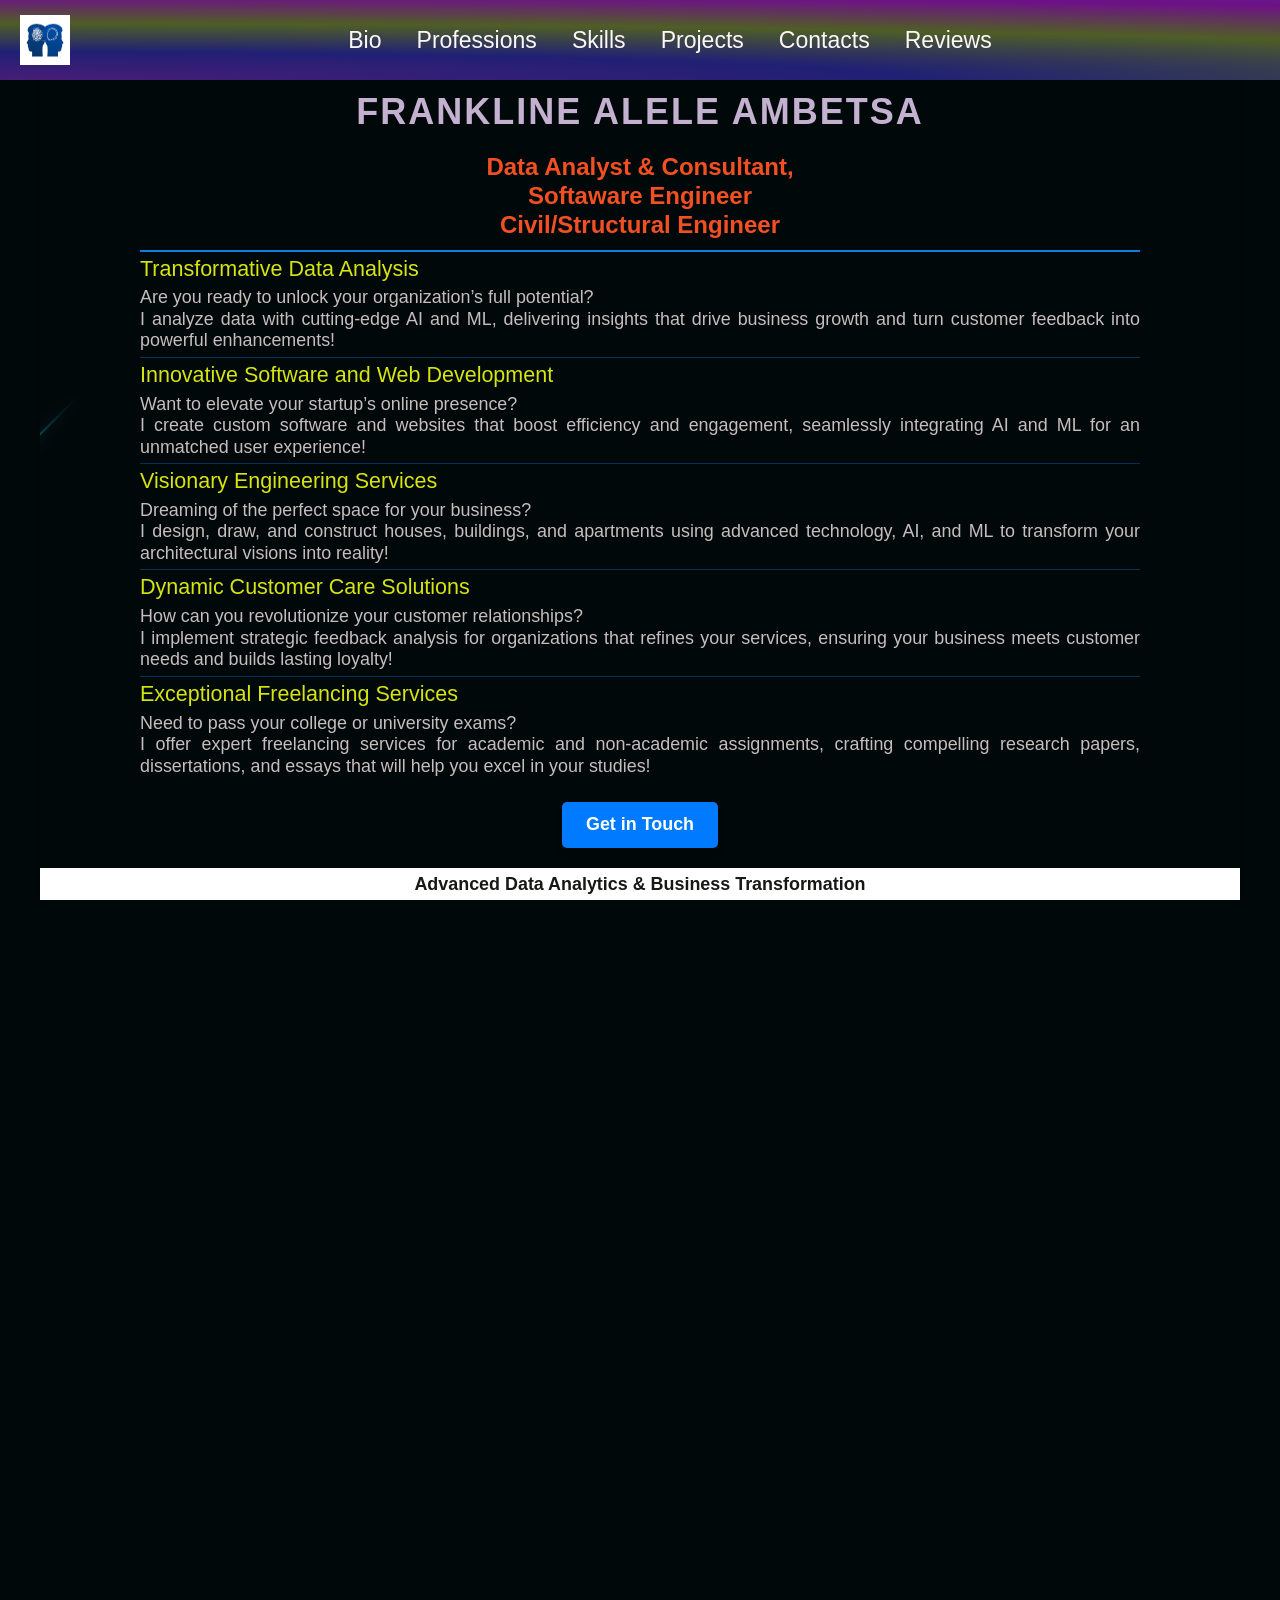
==== index.html @ 02146682 "Add files via upload" ====
<!DOCTYPE html>
<html lang="en">
<head>
    <meta charset="UTF-8">
    <meta name="viewport" content="width=device-width, initial-scale=1.0">
    <title>Frankline Ambetsa Website</title>
    <link rel="stylesheet" href="style.css">
    <link rel="stylesheet" href="https://cdnjs.cloudflare.com/ajax/libs/font-awesome/5.15.4/css/all.min.css" />
    <link rel="stylesheet" href="https://cdnjs.cloudflare.com/ajax/libs/font-awesome/4.7.0/css/font-awesome.min.css">
    <link href="https://fonts.googleapis.com/icon?family=Material+Icons" rel="stylesheet">
    <link rel="stylesheet" href="https://cdnjs.cloudflare.com/ajax/libs/intl-tel-input/17.0.8/css/intlTelInput.css"/>
    <link rel="stylesheet" href="https://cdnjs.cloudflare.com/ajax/libs/font-awesome/6.0.0-beta3/css/all.min.css">
    <!-- Font Awesome -->
    <link rel="stylesheet" href="https://cdnjs.cloudflare.com/ajax/libs/font-awesome/5.15.4/css/all.min.css">
    <script src="https://cdnjs.cloudflare.com/ajax/libs/gsap/1.20.3/TweenMax.min.js"></script>
    <!-- Latest Font Awesome -->
    <link rel="stylesheet" href="https://cdnjs.cloudflare.com/ajax/libs/font-awesome/6.4.0/css/all.min.css">
    <script src="https://unpkg.com/css-doodle@0.27.2/css-doodle.min.js"></script>
    <script src="https://cdnjs.cloudflare.com/ajax/libs/intl-tel-input/17.0.8/js/intlTelInput.min.js"></script>
    <link href='https://unpkg.com/boxicons@2.1.4/css/boxicons.min.css' rel='stylesheet'>
    <script src="https://cdnjs.cloudflare.com/ajax/libs/gsap/3.9.1/gsap.min.js"></script>
    <script src="https://cdnjs.cloudflare.com/ajax/libs/pdf.js/2.16.105/pdf.min.js"></script>
    <script src="https://cdnjs.cloudflare.com/ajax/libs/pdf.js/2.16.105/pdf.worker.min.js"></script>
    <!-- Link to Guppy icons or any other icon library -->
    <link href="https://cdn.jsdelivr.net/npm/guppy-icons/dist/guppy-icons.min.css" rel="stylesheet"> 
    <link rel="stylesheet" href="https://cdnjs.cloudflare.com/ajax/libs/font-awesome/6.0.0-beta3/css/all.min.css">
</head>


<body>
    <header>
        <div class="title-block">
            <img src="logo.jpg" alt="Logo" class="logo" id="logo">            
        </div>             

        <!-- Navigation Bar -->
        <nav class="navigation-block" id="navigation-block">
            <ul>
                <li><a href="#bio">Bio</a></li>
                <li><a href="#professions">Professions</a></li>
                <li><a href="#skills">Skills</a></li>
                <li><a href="#projects">Projects</a></li>
                <li><a href="#contacts">Contacts</a></li>                
                <li><a href="#reviews">Reviews</a></li>


            </ul>
        </nav>
        
        <!-- Hamburger Menu -->
        <div class="hamburger-menu">
            <input id="menu__toggle" type="checkbox" />
            <label class="menu__btn" for="menu__toggle">
                <span></span>
            </label>            
            <ul class="menu__box">
                <li><a class="menu__item" href="#bio">Bio</a></li>
                <li><a class="menu__item" href="#professions">Professions</a></li>
                <li><a class="menu__item" href="#skills">Skills</a></li>
                <li><a class="menu__item" href="#projects">Projects</a></li>
                <li><a class="menu__item" href="#contacts">Contacts</a></li>                
                <li><a class="menu__item" href="#reviews">Reviews</a></li>
            </ul>            
        </div>
    </header>    
    <div class="container">
        
        <section id="bio" class="container">                        
            <div class="text-box">
            <div><h1>Frankline Alele Ambetsa</h1></div>              
                    <div class="about-me">                

                    <div class="service-description">
                        <h2><span class="hello-title">Data Analyst & Consultant, <br> Softaware Engineer <br>Civil/Structural Engineer</span></h2>
                        <div class="service-item data-analysis">
                            <h3 id="data-analysis-title">Transformative Data Analysis</h3>
                            <p id="data-analysis-desc">Are you ready to unlock your organization’s full potential? <br>I analyze data with cutting-edge AI and ML, delivering insights that drive business growth and turn customer feedback into powerful enhancements!</p>
                        </div>
                        
                        <div class="service-item software-development">
                            <h3 id="software-development-title">Innovative Software and Web Development</h3>
                            <p id="software-development-desc">Want to elevate your startup’s online presence? <br>I create custom software and websites that boost efficiency and engagement, seamlessly integrating AI and ML for an unmatched user experience!</p>
                        </div>
                        
                        <div class="service-item engineering-services">
                            <h3 id="engineering-services-title">Visionary Engineering Services</h3>
                            <p id="engineering-services-desc">Dreaming of the perfect space for your business? <br>I design, draw, and construct houses, buildings, and apartments using advanced technology, AI, and ML to transform your architectural visions into reality!</p>
                        </div>
                        
                        <div class="service-item customer-care">
                            <h3 id="customer-care-title">Dynamic Customer Care Solutions</h3>
                            <p id="customer-care-desc">How can you revolutionize your customer relationships? <br>I implement strategic feedback analysis for organizations that refines your services, ensuring your business meets customer needs and builds lasting loyalty!</p>
                        </div>
                        
                        <div class="freelancing-services">
                            <h3 id="freelancing-services-title">Exceptional Freelancing Services</h3>
                            <p id="freelancing-services-desc">Need to pass your college or university exams? <br>I offer expert freelancing services for academic and non-academic assignments, crafting compelling research papers, dissertations, and essays that will help you excel in your studies!</p>
                        </div>                        
                        <!-- Button -->
                        
                        <div class="btn-wrapper">
                            <a href="#contacts" class="btn">Get in Touch</a>
                        </div>
                        
                    </div>

                    <div class="insights-container">
                        <h2><span class="insights-title">Advanced Data Analytics & Business Transformation</span></h2>
                    
                        <div class="insights-section">
                            <div class="insight-item">
                                <div class="tenor-gif-embed" data-postid="23420679" data-share-method="host" data-aspect-ratio="1" data-width="100%"></div>
                                <script type="text/javascript" async src="https://tenor.com/embed.js"></script>
                                <h3>Collect</h3>
                                <p>With a strong background in <strong>statistics and research</strong>, I possess both theoretical and practical expertise in areas such as:</p>
                                <ul>
                                    <li>Data modeling</li>
                                    <li>Market intelligence analysis</li>
                                    <li>Survey design, impact evaluation, and monitoring</li>
                                </ul>
                                <p>I have hands-on experience with data collection and management tools including <strong>Kobo Toolbox</strong>, <strong>Jotform</strong>, <strong>Survey Monkey</strong>, <strong>Qualtrics</strong>, and <strong>Airtable</strong>, ensuring the delivery of reliable and actionable insights.</p>
                            </div>
                    
                            <div class="insight-item">
                                <div class="tenor-gif-embed" data-postid="19625094" data-share-method="host" data-aspect-ratio="1" data-width="100%"></div>
                                <script type="text/javascript" async src="https://tenor.com/embed.js"></script>
                                <h3>Process</h3>
                                <p>I specialize in improving workflows and creating new processes that enhance data handling, such as:</p>
                                <ul>
                                    <li>Data transformation</li>
                                    <li>Unification of disparate data sources</li>
                                    <li>Spatial and predictive analysis</li>
                                </ul>
                                <p>Let me help you streamline your operations and optimize your data management processes.</p>
                            </div>
                    
                            <div class="insight-item">
                                <div class="tenor-gif-embed" data-postid="11783481" data-share-method="host" data-aspect-ratio="1.77778" data-width="100%"></div>
                                <script type="text/javascript" async src="https://tenor.com/embed.js"></script>
                                <h3>Analyze</h3>
                                <p>Using advanced analytics tools like <strong>Python,</strong> <strong>R</strong>, <strong>SPSS</strong>, and <strong>Google Sheets</strong>, I extract actionable insights from raw data through techniques such as:</p>
                                <ul>
                                    <li>Predictive modeling</li>
                                    <li>Statistical analysis</li>
                                    <li>Machine learning for data-driven decision-making</li>
                                </ul>
                                <p>My goal is to provide you with data-backed recommendations that drive better business decisions.</p>
                            </div>
                    
                            <div class="insight-item">
                                <div class="tenor-gif-embed" data-postid="12403311" data-share-method="host" data-aspect-ratio="1.33333" data-width="100%"></div>
                                <script type="text/javascript" async src="https://tenor.com/embed.js"></script>
                                <h3>Visualize</h3>
                                <p>As a professional in <strong>Power BI</strong> and <strong>Tableau Desktop</strong>, I create impactful visualizations, including:</p>
                                <ul>
                                    <li>Interactive dashboards</li>
                                    <li>Static infographics</li>
                                </ul>
                                <p>In addition to Tableau and Power BI, I also have significant experience working with <strong>Google Sheets</strong> to deliver compelling and easy-to-understand data visualizations that are both engaging and informative.</p>
                            </div>
                            
                        </div>
                        <div class="btn-wrapper">
                            <a href="#projects" class="btn">See My Projects</a>
                        </div>
                    </div>
                    

                    <div class="computer-science-insights">
                        <h2><span class="insights-title">Strategic Insights into Next-Gen Technology</span></h2>
                
                        <!-- Software Engineering Insights -->
                        <h3>Software Engineering Insights</h3>
                        <div class="insight-item insight-soft">                            
                            <a href="icons/gather_requirements.png">
                                <img src="icons/gather_requirements.png" alt="Requirements Gathering" style="max-width: 100%; height: auto;" />
                            </a>
                            <h4>Requirements Gathering</h4>
                            <p>The foundation of any successful software project lies in thoroughly understanding the needs of the users. This involves conducting workshops, user interviews, and analyzing existing workflows using tools like <strong>JIRA</strong> and <strong>Confluence</strong> to create a clear set of functional and non-functional requirements that drive the project forward.</p>
                        </div>
                
                        <div class="insight-item insight-soft">
                            <a href="icons/web_design.jpeg">
                                <img src="icons/web_design.png" alt="web_design" style="max-width: 100%; height: auto;" />
                            </a>
                            <h4>Design</h4>
                            <p>In the design phase, the system's architecture is carefully planned to ensure it’s scalable and maintainable. Using <strong>UML</strong> diagrams and wireframing tools like <strong>Figma</strong> or <strong>Sketch</strong>, I map out the user interface and experience, ensuring a seamless interaction between the software components and the end-user.</p>
                        </div>
                
                        <div class="insight-item insight-soft">
                            <a href="icons/web_build.jpeg">
                                <img src="icons/web_build.png" alt="web_build" style="max-width: 100%; height: auto;" />
                            </a>
                            <h4>Build</h4>
                            <p>The development phase is where the actual coding happens. A combination of technologies like <strong>HTML5</strong>, <strong>CSS</strong>, <strong>PHP</strong>, <strong>MySQL/MongoDB</strong>, <strong>React</strong>, <strong>Node.js</strong>, and <strong>JavaScript</strong> helps bring the design to life, with backend systems built in languages like <strong>Python (Django/Flask)</strong> or <strong>Java</strong>. By using <strong>Docker</strong> for containerization and automation tools like <strong>CI/CD</strong> pipelines, we ensure that the build is efficient and consistent.</p>
                        </div>
                
                        <div class="insight-item insight-soft">
                            <a href="icons/web_test.jpeg">
                                <img src="icons/web_test.png" alt="web_test" style="max-width: 100%; height: auto;" />
                            </a>
                            <h4>Test</h4>
                            <p>Testing ensures that the software meets the required standards and performs optimally. I employ various testing frameworks such as <strong>Jest</strong>, <strong>Mocha</strong>, and <strong>JUnit</strong> to conduct unit tests, integration tests, and end-to-end testing. Automated tests powered by tools like <strong>Selenium</strong> help simulate user interactions, catching bugs early before deployment.</p>
                        </div>
                
                        <div class="insight-item insight-soft">
                            <a href="icons/web_deploy.jpeg">
                                <img src="icons/web_deploy.png" alt="web_deploy" style="max-width: 100%; height: auto;" />
                            </a>
                            <h4>Deploy</h4>
                            <p>Once the code is tested and refined, it’s time to deploy to production. Platforms like <strong>AWS</strong> or <strong>Azure</strong> allow us to easily scale the application, while tools like <strong>Docker</strong> and <strong>Kubernetes</strong> ensure smooth deployment and orchestration across different environments, making the application reliable and performant in real-time conditions.</p>
                        </div>
                
                        <div class="insight-item insight-soft">
                            <a href="icons/web_maintenace.jpeg">
                                <img src="icons/web_maintenace.png" alt="web_maintenace" style="max-width: 100%; height: auto;" />
                            </a>
                            <h4>Maintenance</h4>
                            <p>After deployment, continuous support is vital to ensure the software remains functional and up to date. I utilize tools such as <strong>New Relic</strong> and <strong>Datadog</strong> to monitor performance, detect issues, and provide prompt fixes. Additionally, feedback loops from users help identify potential improvements, ensuring the system evolves with changing needs.</p>
                        </div>
                
                        <!-- AI Insights -->
                        <h3>Artificial intelligence Insights</h3>
                        <div class="insight-item insight-ai">
                            <a href="icons/ai_data_collection.jpeg">
                                <img src="icons/ai_data_collection.png" alt="ai_data_collection" style="max-width: 100%; height: auto;" />
                            </a>
                            <h4>Data Collection</h4>
                            <p>The first step in creating an AI model is gathering the right data. This can come from structured databases such as <strong>SQL</strong> or <strong>MongoDB</strong>, or be collected from web scraping and APIs. The goal is to amass a diverse dataset that will serve as the foundation for training and fine-tuning the model.</p>
                        </div>
                
                        <div class="insight-item insight-ai">
                            <a href="icons/ai_data_processing.jpeg">
                                <img src="icons/ai_data_processing.png" alt="ai_data_processing" style="max-width: 100%; height: auto;" />
                            </a>
                            <h4>Data Preprocessing</h4>
                            <p>Before diving into model training, it’s essential to clean and preprocess the data. Using tools like <strong>Python</strong> (<strong>Pandas</strong>, <strong>NumPy</strong>) and <strong>R</strong>, we deal with missing values, outliers, and scale the data so that it’s ready for the machine learning model. Feature engineering helps identify key attributes that improve the model's predictive power.</p>
                        </div>
                
                        <div class="insight-item insight-ai">
                            <a href="icons/ai_model_development.jpeg">
                                <img src="icons/ai_model_development.png" alt="ai_model_development" style="max-width: 100%; height: auto;" />
                            </a>
                            <h4>Model Development</h4>
                            <p>Building the AI model requires selecting the right algorithms based on the problem type. For instance, we can use <strong>TensorFlow</strong>, <strong>PyTorch</strong>, or <strong>Scikit-learn</strong> for tasks ranging from classification to deep learning. The goal is to choose and train the model that will give the most accurate predictions based on the input data.</p>
                        </div>
                
                        <div class="insight-item insight-ai">
                            <a href="icons/ai_model_evaluation.jpeg">
                                <img src="icons/ai_model_evaluation.png" alt="ai_model_evaluation" style="max-width: 100%; height: auto;" />
                            </a>
                            <h4>Evaluate</h4>
                            <p>After training the model, we assess its performance using metrics such as <strong>accuracy</strong>, <strong>precision</strong>, and <strong>recall</strong>. Tools like <strong>Scikit-learn</strong> allow us to run cross-validation, ensuring that the model doesn’t overfit and can generalize well to unseen data.</p>
                        </div>
                
                        <div class="insight-item insight-ai">
                            <a href="icons/ai_model_deploy.jpeg">
                                <img src="icons/ai_model_deploy.png" alt="ai_model_deploy" style="max-width: 100%; height: auto;" />
                            </a>
                            <h4>Deploy</h4>
                            <p>Once the model is trained and validated, it needs to be deployed to provide real-time predictions. Platforms such as <strong>AWS</strong> or <strong>Google Cloud</strong> offer the infrastructure to scale the AI model, while <strong>Flask</strong> or <strong>FastAPI</strong> are used to integrate the model into web applications, enabling seamless user interaction.</p>
                        </div>
                
                        <div class="insight-item insight-ai">
                            <a href="icons/ai_model_monitor.jpeg">
                                <img src="icons/ai_model_monitor.png" alt="ai_model_monitor" style="max-width: 100%; height: auto;" />
                            </a>
                            <h4>Monitor</h4>
                            <p>AI models need continuous monitoring to ensure they are performing as expected. Tools like <strong>MLflow</strong> and <strong>TensorBoard</strong> help track model performance, and monitoring platforms like <strong>Prometheus</strong> and <strong>Grafana</strong> help detect issues and anomalies, allowing for prompt updates and retraining.</p>
                        </div>
                
                        <!-- ML Insights -->
                        <h3>Machine Learning Insights</h3>
                        <div class="insight-item insight-ml">
                            <a href="icons/ml_data_preperation.jpeg">
                                <img src="icons/ml_data_preperation.png" alt="ml_data_preparation" style="max-width: 100%; height: auto;" />
                            </a>
                            <h4>Data Preparation</h4>
                            <p>The first step in any machine learning project is preparing the data. Using <strong>Scikit-learn</strong>, <strong>Pandas</strong>, and <strong>NumPy</strong>, I handle missing data, encode categorical variables, and normalize the features to ensure the model can learn from them effectively.</p>
                        </div>
                
                        <div class="insight-item insight-ml">
                            <a href="icons/ml_model_selection.jpeg">
                                <img src="icons/ml_model_selection.png" alt="ml_model_selection" style="max-width: 100%; height: auto;" />
                            </a>
                            <h4>Model Selection</h4>
                            <p>Choosing the right machine learning model is crucial. Depending on the task at hand, I may use <strong>Logistic Regression</strong> for classification or <strong>Linear Regression</strong> for predictions. More complex models like <strong>Random Forests</strong>, <strong>SVM</strong>, or <strong>KNN</strong> may be considered for higher accuracy and performance.</p>
                        </div>
                
                        <div class="insight-item insight-ml">
                            <a href="icons/ml_train.jpeg">
                                <img src="icons/ml_train.png" alt="ml_train" style="max-width: 100%; height: auto;" />
                            </a>
                            <h4>Train</h4>
                            <p>Training the model is where the magic happens. Using frameworks like <strong>TensorFlow</strong>, <strong>PyTorch</strong>, and <strong>Scikit-learn</strong>, I feed the preprocessed data into the model, adjusting parameters to improve its performance based on the training results.</p>
                        </div>
                
                        <div class="insight-item insight-ml">
                            <a href="icons/ml_evaluation.jpeg">
                                <img src="icons/ml_evaluation.png" alt="ml_evaluation" style="max-width: 100%; height: auto;" />
                            </a>
                            <h4>Evaluate</h4>
                            <p>Evaluation ensures that the model is not just fitting the data well, but can generalize to new, unseen data. I use cross-validation techniques and performance metrics like <strong>confusion matrices</strong> and <strong>ROC curves</strong> to ensure the model is robust and reliable.</p>
                        </div>
                
                        <div class="insight-item insight-ml">
                            <a href="icons/ml_tune.jpeg">
                                <img src="icons/ml_tune.png" alt="ml_tune" style="max-width: 100%; height: auto;" />
                            </a>
                            <h4>Tune</h4>
                            <p>Hyperparameter tuning is critical to extract the best performance from the model. By using tools like <strong>GridSearchCV</strong> and <strong>RandomSearchCV</strong>, we fine-tune parameters such as learning rates, regularization terms, and more to improve the model’s performance on real-world data.</p>
                        </div>
                
                        <div class="insight-item insight-ml">
                            <a href="icons/ml_deploy.jpeg">
                                <img src="icons/ml_deploy.png" alt="ml_deploy" style="max-width: 100%; height: auto;" />
                            </a>
                            <h4>Deploy</h4>
                            <p>Once trained, the model is ready to be deployed. Cloud platforms like <strong>AWS</strong>, <strong>Google Cloud</strong>, and <strong>Heroku</strong> make it easy to scale the model, while <strong>Flask</strong> or <strong>FastAPI</strong> help deploy it in production environments, offering real-time predictions to users.</p>
                        </div>
                
                        <div class="insight-item insight-ml">
                            <a href="icons/ml_deploy.jpeg">
                                <img src="icons/ml+monitor.png" alt="ml_deploy" style="max-width: 100%; height: auto;" />
                            </a>
                            <h4>Monitor</h4>
                            <p>Continuous monitoring ensures the model maintains its effectiveness over time. With tools like <strong>MLflow</strong>, <strong>Prometheus</strong>, and <strong>Grafana</strong>, I track model performance and detect when it needs retraining to adapt to changing data.</p>
                        </div>
                        
                    </div>
                    <div class="btn-wrapper">                        
                        <a href="#skills" class="btn">See My Skills</a>
                    </div>  

                    <div class="content">
                        <h2><span class="about-title">About Me</span></h2>
                        <div class="profile-picture">
                            <img src="uopeople-ambetsa.jpg" alt="Your Profile Picture">
                        </div>
                        
                        <h3 data-text="Hi there! I am Dr. Frankline!">Hi there! I am Dr. Frankline! </h3>
                            <p> I am a versatile professional with a multifaceted skill set that spans across various domains of data science and big data analytics, programming and software development, academic & non-academic writing , and engineering.</p>
                            <p>In the dynamic landscape of software development, programming, and computer science, I excel with my innovative solutions and deep understanding of cutting-edge technologies. </p>
                            <p>Data holds no secrets for me, as I navigate through the intricacies of data science and analytics using tools such as IBM SPSS, RStudio, SAS, Excel, Python, and Power BI. 
                            My expertise extends to robotics and machine learning, where I apply tools like MatLab Robotics ToolBox, Python, Autodesk Inventor, and UiPath to develop innovative solutions.</p>
                            <p>My academic journey has also seen me delve into the world of academic writing, crafting research papers, dissertations, and essays with finesse, particularly in STEM subjects.</p>
                            <p>With a solid foundation in Civil Engineering, I have journeyed through the realms of Software Engineering, Computer Science, Data Science, and beyond. 
                            My academic pursuits have been diverse, encompassing a wide array of courses that have enriched my knowledge and expertise.</p>
                            <p>In the realm of Civil/Structural Engineering, I am a seasoned practitioner, adept in utilizing an extensive toolkit of software and tools including Autodesk AutoCAD, Civil 3D, Fusion, Revit, MatLab, and many more. 
                            My proficiency extends to structural analysis and design with software like StaadPro, CSI Etabs, SAP 2000, and Ansys, particularly in the realm of aeronautics. 
                            My expertise in Quantity Surveying and Land Surveying further complements my engineering prowess, supported by tools such as BlueBeam, Microsoft Excel, Total Station, and TerraSync.</p>
                            <p>My architectural endeavors are marked by proficiency in Graphisoft ArchiCAD, Lumion, Atlantis, and SketchUP, enabling me to bring designs to life with creativity and precision. 
                            In the domain of programming and software engineering, I'm equipped with languages like HTML, CSS, JavaScript, Python, Dart, and Flutter, alongside a strong grasp of databases and languages like Java, C++, C#, and C.</p>
                    </div>
                    <div class="btn-wrapper">
                        <p>Do you Have a project in Mind? </p>
                        <a href="#contacts" class="btn">Get Started</a>
                    </div>                 
                </div>
                <!--Background-->
                <div class="stars">
                    <div class="star"></div>
                    <div class="star"></div>
                    <div class="star"></div>
                    <div class="star"></div>
                    <div class="star"></div>
                    <div class="star"></div>
                    <div class="star"></div>
                    <div class="star"></div>
                    <div class="star"></div>
                    <div class="star"></div>                                    
                </div>
            </div>

            <div class="skills-preview">
                <div class="skills-container">
                    <div class="skill-category">
                        <span class="skill-name">Data Analysis</span>
                        <span class="skill-icons">
                            <i class="fab fa-r-project"></i>
                            <i class="fab fa-python"></i>
                            <i class="fas fa-database"></i>
                            <i class="fas fa-chart-bar"></i>
                            <i class="fas fa-file-excel"></i>
                            <i class="fas fa-chart-line"></i>
                            <i class="fas fa-chart-pie"></i>
                            <i class="fas fa-tools"></i>
                            <i class="fas fa-layer-group"></i>
                            <i class="fas fa-vials"></i>
                        </span>
                    </div>
                    <div class="skill-category">
                        <span class="skill-name">Cloud Data Analytics and Statistics</span>
                        <span class="skill-icons">
                            <i class="fas fa-cloud"></i>
                            <i class="fas fa-chart-bar"></i>
                        </span>
                    </div>
                    <div class="skill-category">
                        <span class="skill-name">Web Programming</span>
                        <span class="skill-icons">
                            <i class="fab fa-css3-alt"></i>
                            <i class="fab fa-html5"></i>
                            <i class="fab fa-js"></i>
                        </span>
                    </div>
                    <div class="skill-category">
                        <span class="skill-name">Back End</span>
                        <span class="skill-icons">
                            <i class="fab fa-python"></i>
                            <i class="fas fa-code"></i>
                        </span>
                    </div>
                    <div class="skill-category">
                        <span class="skill-name">Software Development</span>
                        <span class="skill-icons">
                            <i class="fab fa-java"></i>
                            <i class="fab fa-d-and-d"></i>
                            <i class="fas fa-code"></i>
                            <i class="fas fa-copyright"></i>
                            <i class="fab fa-cuttlefish"></i>
                            <i class="fab fa-windows"></i>
                        </span>
                    </div>
                </div>
            </div>
        </section>    
        
        <section id="professions" class="container">
            <div class="area">
                <ul class="circles">
                <li></li>
                <li></li>
                <li></li>
                <li></li>
                <li></li>
                <li></li>
                <li></li>
                <li></li>
                <li></li>
                <li></li>
                </ul>
            </div>
            <h2>My Professions</h2>
            <div class="professions-grid">
                <div class="profession-item">
                    <img src="logos/mit.png" alt="Data Science and Data Analytics">
                    <p>Computer and Data Science</p> <p>Score: GPA 3.9 / 4.0</p> <p>Ongoing Expected Graduation 2026</p> 
                    <p>Massachusetts Institute of Technology (MIT) <strong>USA</strong></p>

                </div>
                
                <div class="profession-item">
                    <img src="logos/uopeople.webp" alt="Programming and Software Development">
                    <p>Bsc. in Computer Science</p> <p>Score: GPA 3.7 / 4.0</p> <p>Ongoing Expected Graduation 2026</p>
                    <p>University of the People <strong>USA</strong>  </p>
                </div>
                <div class="profession-item">
                    <img src="logos/uon.png" alt="Computer Science">
                    <p>Bsc of Science in Statistics and Data Science </p> <p>Score: Second upper class</p> <p>Graduated 2026</p>
                    <p>University of Nairobi <strong>Kenya</strong></p>
                </div>                            
                
                <div class="profession-item">
                    <img src="logos/tenp.jpg" alt="Civil Engineering">
                    <p>Civil/Structural Engineering</p> <p>Score: Credit</p> <p>Graduated 2021</p>
                    <p>TENP <strong>Kenya</strong></p>
                </div>                
            </div>

            <h2>My Certification</h2>
            <div class="professions-grid">
                <div class="profession-item">
                    <img src="logos/edx.png" alt="Data Science and Data Analytics">
                    <p>MITx: Introduction to Computer Science and Programming Using Python</p> <p>Score: GPA 4.0 / 4.0</p> <p>Ongoing Expected Graduation 2025</p>
                    <p> EdX<strong>USA</strong> </p>
                </div>
                
                <div class="profession-item">
                    <img src="logos/plp-academy.webp" alt="Programming and Software Development">
                    <p>Software Development</p> <p>Score: GPA 3.8 / 4.0</p> <p>Graduated 2021</p>
                    <p>PLP Academy <strong>Kenya</strong> </p>
                </div>                                         
                    
            </div>
        </section>      

        <section id="skills" class="container">
            <h2>Skills</h2>        
            <!-- Programming and Software Engineering -->
            <div class="programming-software">
                <h3>Programming and Software Engineering</h3>
                <div class="skill-container">                
                    <div class="skill-item">
                        <i class="fab fa-html5"></i>
                        <span>HTML</span>
                    </div>
                    <div class="skill-item">
                        <i class="fab fa-css3-alt"></i>
                        <span>CSS</span>
                    </div>
                    <div class="skill-item">
                        <i class="fab fa-js"></i>
                        <span>JavaScript</span>
                    </div>
                    <div class="skill-item">
                        <i class="fab fa-python"></i>
                        <span>Python</span>
                    </div>
                    <div class="skill-item">
                        <i class="fab fa-dart"></i>
                        <span>Dart</span>
                    </div>
                    
                    <div class="skill-item">
                        <i class="fab fa-flutter"></i>
                        <span>Flutter</span>
                    </div>
                    <div class="skill-item">
                        <i class="fab fa-database"></i>
                        <span>MySQL</span>
                    </div>
                    <div class="skill-item">
                        <i class="fab fa-java"></i>
                        <span>Java</span>
                    </div>
                    <div class="skill-item">
                        <i class="fab fa-cuttlefish"></i>
                        <span>C++</span>
                    </div>
                    <div class="skill-item">
                        <i class="fab fa-microsoft"></i>
                        <span>C#</span>
                    </div>
                    <div class="skill-item">
                        <i class="fas fa-code"></i>
                        <span>C</span>
                    </div>
                </div>
            </div>
                
            <!-- Data Science and Analytics -->
            <div class="data-science-analytics">
                <h3>Data Science and Analytics</h3>
                <div class="skill-container">
                    <div class="skill-item">
                        <i class="fab fa-ibm"></i>
                        <span>IBM SPSS</span>
                    </div>
                    <div class="skill-item">
                        <i class="fas fa-cogs"></i>
                        <span>RStudio</span>
                    </div>
                    <div class="skill-item">
                        <i class="fab fa-sass"></i>
                        <span>SAS</span>
                    </div>
                    <div class="skill-item">
                        <i class="fas fa-database"></i>
                        <span>Eviews</span>
                    </div>
                    <div class="skill-item">
                        <i class="fas fa-table"></i>
                        <span>Microsoft Excel</span>
                    </div>
                    <div class="skill-item">
                        <i class="fab fa-python"></i>
                        <span>Python</span>
                    </div>
                    <div class="skill-item">
                        <i class="fab fa-microsoft"></i>
                        <span>Power BI</span>
                    </div>
                    <div class="skill-item">
                        <i class="fas fa-cogs"></i>
                        <span>KNIME</span>
                    </div>
                    <div class="skill-item">
                        <i class="fas fa-chart-line"></i>
                        <span>Tableau</span>
                    </div>
                    <div class="skill-item">
                        <i class="fas fa-chart-bar"></i>
                        <span>Stata</span>
                    </div>
                    <div class="skill-item">
                        <i class="fas fa-chart-pie"></i>
                        <span>JMP</span>
                    </div>
                    <div class="skill-item">
                        <i class="fas fa-database"></i>
                        <span>Microsoft Access</span>
                    </div>
                    <div class="skill-item">
                        <i class="fas fa-database"></i>
                        <span>Nvivo</span>
                    </div>
                    <div class="skill-item">
                        <i class="fas fa-cogs"></i>
                        <span>Dplyr</span>
                    </div>
                    <div class="skill-item">
                        <i class="fas fa-cogs"></i>
                        <span>Rguroo</span>
                    </div>
                </div>
            </div>
                
            <div class="robotics-machine-learning">
                <h3>Robotics and Machine Learning</h3>
                <div class="skills-grid">
                    <div class="skill-item">
                        <i class="fas fa-robot"></i>
                        <span>MatLab Robotics ToolBox</span>
                    </div>
                    <div class="skill-item">
                        <i class="fab fa-python"></i>
                        <span>Python Robotics</span>
                    </div>
                    <div class="skill-item">
                        <i class="fas fa-cogs"></i>
                        <span>Autodesk Inventor</span>
                    </div>
                    <div class="skill-item">
                        <i class="fas fa-tools"></i>
                        <span>SolidWorks</span>
                    </div>
                    <div class="skill-item">
                        <i class="fas fa-drafting-compass"></i>
                        <span>AutoDesk AutoCAD</span>
                    </div>
                    <!-- Add more skills as needed -->
                </div>
            </div>
            
            <div class="academic-writing">
                <h3>Freelancing Services</h3>
                <div class="skills-grid">
                    <div class="skill-item">
                        <i class="fas fa-pencil-alt"></i>
                        <span>Research Papers</span>
                    </div>
                    <div class="skill-item">
                        <i class="fas fa-file-alt"></i>
                        <span>Dissertations</span>
                    </div>
                    <div class="skill-item">
                        <i class="fas fa-book"></i>
                        <span>Essays</span>
                    </div>
                    <div class="skill-item">
                        <i class="fas fa-file-signature"></i>
                        <span>Theses</span>
                    </div>
                    <!-- Add more skills as needed -->
                </div>
            </div>
            
            <div class="civil-structural">
                <h3>Civil/Structural Engineering</h3>
                <div class="skills-grid">
                    <div class="skill-item">
                        <i class="fas fa-drafting-compass"></i>
                        <span>AutoDesk AutoCAD</span>
                    </div>
                    <div class="skill-item">
                        <i class="fas fa-city"></i>
                        <span>AutoDesk Civil 3D</span>
                    </div>
                    <div class="skill-item">
                        <i class="fas fa-cogs"></i>
                        <span>AutoDesk Fusion 360</span>
                    </div>
                    <div class="skill-item">
                        <i class="fas fa-building"></i>
                        <span>AutoDesk Revit</span>
                    </div>
                    <div class="skill-item">
                        <i class="fas fa-calculator"></i>
                        <span>Tekla Structural Designer</span>
                    </div>
                    <!-- Add more skills as needed -->
                </div>
            </div>
            
            <div class="quantity-surveying">
                <h3>Quantity Surveying</h3>
                <div class="skills-grid">
                    <div class="skill-item">
                        <i class="fas fa-calculator"></i>
                        <span>BlueBeam</span>
                    </div>
                    <div class="skill-item">
                        <i class="fas fa-file-excel"></i>
                        <span>Microsoft Excel</span>
                    </div>
                    <div class="skill-item">
                        <i class="fas fa-chart-line"></i>
                        <span>Prism</span>
                    </div>
                    <div class="skill-item">
                        <i class="fas fa-ruler-combined"></i>
                        <span>Vector Snape</span>
                    </div>
                    <div class="skill-item">
                        <i class="fas fa-calculator-alt"></i>
                        <span>CostX</span>
                    </div>
                    <!-- Add more skills as needed -->
                </div>
            </div>
        
            <div class="land-surveying">
                <h3>Land Surveying</h3>
                <div class="skills-grid">
                    <div class="skill-item">
                        <i class="fas fa-map"></i>
                        <span>Total Station</span>
                    </div>
                    <div class="skill-item">
                        <i class="fas fa-satellite"></i>
                        <span>GPS-RTK</span>
                    </div>
                    <div class="skill-item">
                        <i class="fas fa-globe"></i>
                        <span>Google Earth</span>
                    </div>
                    <div class="skill-item">
                        <i class="fas fa-ruler"></i>
                        <span>TerraSync</span>
                    </div>
                    <div class="skill-item">
                        <i class="fas fa-map-marked-alt"></i>
                        <span>Trimble</span>
                    </div>
                    <!-- Add more skills as needed -->
                </div>
            </div>
            
            <div class="architecture">
                <h3>Architecture</h3>
                <div class="skills-grid">
                    <div class="skill-item">
                        <i class="fas fa-drafting-compass"></i>
                        <span>Graphisoft ArchiCAD</span>
                    </div>
                    <div class="skill-item">
                        <i class="fas fa-lightbulb"></i>
                        <span>Lumion</span>
                    </div>
                    <div class="skill-item">
                        <i class="fas fa-ruler-combined"></i>
                        <span>Artlantis RT²</span>
                    </div>
                    <div class="skill-item">
                        <i class="fas fa-pencil-ruler"></i>
                        <span>SketchUP</span>
                    </div>
                    <!-- Add more skills as needed -->
                </div>
            </div>
        </section>
        
        <section id="projects" class="container">        
            <h2>Projects</h2>
            <div class="project-category">
                <h3>Data Science and Analytics</h3>
                <ul class="project-list">
                    
                    <!-- Projects under Document Management -->
                    <li>Project 1: World Indicators Analysis: <strong>Tableau</strong>
                        <div class="project-details">
                            <h4>Project Title: World Indicators Analysis: Demographics, Economy, Health, Tourism, and Tech: <strong>Tableau</strong></h4>
                                <h5>Overview</h5> 
                                    <P>Project involved analyzing various world indicators using Tableau. <br> The exercises focused on demographic and economic metrics across different regions and countries. <br> The tasks included creating visualizations such as packed bubble graphs, text tables, treemaps, and horizontal bar graphs to present the data clearly and answer specific questions related to the metrics.</P>
                                
                                <h5>Findings</h5>
                                
                                    <h6>1. Average Percentage of Population Ages 15-64 (Packed Bubble Graph)</h6>
                                    <img src="images/figure1.png" alt="Figure 1: Packed Bubble Graph">

                                        <p>Highest Percentage: Asia, with 72.08%<br>Lowest Percentage: Africa, with 47.96%</p>

                                    <h6>2. Decreases in GDP in France, Germany, and Italy (Text Table)</h6>
                                        <img src="images/figure2.png" alt="Figure 2: Text Table">
                                        <p>Largest Decrease: Italy<br>Smallest Decrease: Germany</p>
                                        
                                    <h6>3. Highest Infant Mortality Rates in Oceania (Treemap)</h6>
                                        <img src="images/figure3.png" alt="Figure 3: Treemap">
                                        <p>Top 5 countries in Oceana that have the highest infant mortality rates:<br>Papua New Guinea<br>Micronesia (Fed. Sts.)<br>Kiribati<br>Marshall Islands<br>Solomon Islands</p>
                                    
                                    <h6>4. Highest Inbound Tourism in Europe (Packed Bubble Graph)</h6>
                                        <img src="images/figure4.png" alt="Figure 4: Packed Bubble Graph">
                                        <p>Country with Most Inbound Tourism: France</p>
                                    
                                    <h6>5. Mobile Phone Usage in Asia in 2012 (Horizontal Bar Graph)</h6>
                                        <img src="images/figure5.png" alt="Figure 5: Horizontal Bar Graph">
                                        <p>Asian country had the most mobile phone usage in 2012: Macao SAR</p>
                                
                                <h5>Conclusion</h5>
                                    <p>The analysis revealed Asia's high working-age population, Italy's GDP decline, Oceana's infant mortality rates, France's top tourism, and Macao's mobile usage dominance in 2012, showcasing diverse regional disparities.</p>
                        </div>                        
                    </li>

                    <!-- Projects under Document Management -->
                    <li>Project 2: Seasonal Trends and Time Series Analysis of Monthly Airline Passenger Traffic: <strong>RStudio</strong>

                        
                        <div class="project-details">
                            <h4>Project Title: Seasonal Trends and Time Series Analysis of Monthly Airline Passenger Traffic (1949-1960): <strong>RStudio</strong></h4>
                                <h5>Overview</h5> 
                                    <P>This report analyzes the Air Passengers dataset using various statistical tests and visualizations in RStudio. 
                                        The dataset provides monthly totals of international airline passengers from 1949 to 1960. 
                                        The analysis includes descriptive statistics, normality tests, hypothesis testing, regression analysis, and time series analysis, with detailed plots.</P>
                                
                                    <h5>Objectives</h5> 
                                        <P>To analyze monthly airline passenger data from 1949 to 1960, focusing on identifying trends and seasonal patterns, examining differences between periods, and evaluating overall changes in passenger traffic over time.</P>
                                
                                <h5>Literature Review</h5> 
                                    <P>Time series analysis is essential for studying seasonal patterns in passenger traffic. 
                                        Techniques like decomposition and regression help identify trends and seasonality. 
                                        Hypothesis testing methods, such as t-tests and ANOVA, compare different periods or groups, while correlation tests assess variable relationships. 
                                        Non-parametric tests address data not meeting parametric assumptions. 
                                        This analysis utilizes these methods to explore the Air Passengers dataset, revealing trends, seasonality, and data relationships.</P>
                                
                                    <h5>Hypothesis</h5> 
                                    <P>1.	 The data exhibits significant seasonal variation. <br>
                                        2.	 There is a significant difference in passenger numbers between the periods 1949-1954 and 1955-1960. <br>
                                        3.	 There is a correlation between time and passenger numbers. <br>
                                        4.	 The regression model accurately captures trends. <br>
                                        </P>
                                    
                                        <h5>Gaps</h5> 
                                        <P>The dataset lacks additional variables such as economic indicators or flight capacities, which could provide more insights into passenger trends. 
                                            The reliability analysis, which is not suitable here, was omitted. 
                                            Including more variables could enhance the depth of the analysis.</P>
                            
                                <h5>Methodology</h5> 
                                <P>Descriptive statistics summarize the dataset. 
                                    Normality and hypothesis tests evaluate distributions and differences. 
                                    Regression analysis assesses time trends. 
                                    Time series decomposition identifies trend, seasonal, and random components. 
                                    Plots include histograms, boxplots, scatter plots, and time series plots with enhanced details, including lines of best fit.</P>

                                <h5>Findings</h5>

                                    <h6>1. Descriptive Statistics</h6>
                                        <img src="images/proj2figure1.png" alt="Table 1: Descriptive Statistics">
                                        <p>The analysis showed that passenger counts range from 112 to 622, with a median of 265.5 and a mean of 280.3.</p>

                                    <h6>2. Normality Test</h6>
                                        <img src="images/proj2figure2.png" alt="Table 2: Normality Test">
                                        <p>The Shapiro-Wilk test revealed that the data is not normally distributed, with a p-value less than 0.05.</p>
                                        
                                    <h6>3. Independent T-Test</h6>
                                        <img src="images/proj2figure3.png" alt="Table 3: Independent T-Test">
                                        <p>A t-test indicated a significant difference in passenger numbers between the periods 1949-1954 and 1955-1960, with a p-value less than 0.05.</p>
                                    
                                    <h6>4. ANOVA</h6>
                                        <img src="images/proj2figure4.png" alt="Table 4: ANOVA">
                                        <p>ANOVA results showed significant variation in passenger numbers across different years, with a p-value less than 0.05.</p>
                                    
                                    <h6>5. Correlation Test</h6>
                                        <img src="images/proj2figure5.png" alt="Table 5: Correlation Test">
                                        <p>Pearson correlation analysis found a significant positive correlation between time and passenger numbers (r = 0.92, p < 0.05).</p>
                                
                                    <h6>6. Regression Analysis</h6>
                                        <img src="images/proj2figure6.png" alt="Table 6: Regression Analysis">
                                        <p>The linear regression model confirmed a significant trend in passenger numbers over time, with a p-value less than 0.05 (p < 0.05).</p>

                                    <h6>7. Non-Parametric Test</h6>
                                        <img src="images/proj2figure7.png" alt="Table 7: Non-Parametric Test">
                                        <p>The Wilcoxon rank-sum test confirmed significant differences between the periods, suitable for non-normal data.</p>

                                    <h6>8. Time Series Analysis</h6>
                                        <img src="images/proj2figure8.png" alt="Table 8: Time Series Analysis">
                                        <p>Decomposition identified clear trend and seasonal components in the time series data.</p>

                                    <h6>1. Time Series Plot Plot</h6>
                                        <img src="images/proj2figure9.png" alt="Figure 1: Time Series Plot">
                                        <p>The time series plot visualizes the monthly passenger counts over time, 
                                            with overlaid trend and seasonal components from the time series decomposition to 
                                            highlight underlying patterns and fluctuations.</p>
                                    
                                    <h6>2. ARIMA Model Forecast Plot</h6>
                                        <img src="images/rplot01.png" alt="Figure 2: ARIMA Model Forecast Plot">
                                        <p> This plot shows the forecasted number of airline passengers for the next 12 months based on the ARIMA model fitted to historical data. 
                                            The plot includes the observed monthly passenger counts (historical data) and the forecasted values, 
                                            along with shaded confidence intervals that represent the uncertainty of the forecasts. 
                                            The x-axis represents time, while the y-axis shows the number of passengers. 
                                            The forecast helps visualize the predicted trends and potential future fluctuations in passenger traffic.</p>
                                
                                    <h6>3. Histogram</h6>
                                        <img src="images/proj2figure10.png" alt="Figure 3: Histogram">
                                        <p>The histogram illustrates the distribution of monthly passenger numbers, 
                                            showing frequency of passenger counts within 
                                            specified bins and a density line to highlight overall distribution trends.</p>

                                    <h6>4. Density Plot</h6>
                                        
                                        <p>The density plot, superimposed on the histogram, 
                                            provides a smoothed estimate of the passenger count distribution, 
                                            aiding in visualizing the data's overall distribution and density trends.</p>

                                    <h6>5. Boxplot</h6>
                                        <img src="images/proj2figure11.png" alt="Figure 4: Boxplot">
                                        <p>The boxplot displays the range, median, and interquartile range of passenger 
                                            numbers across different years, 
                                            highlighting any outliers and showing variations within and between years.</p>

                                    <h6>6. Scatterplot</h6>
                                        <img src="images/proj2figure12.png" alt="Figure 5: Scatterplot">
                                        <p>The scatter plot depicts the relationship between time and passenger numbers, 
                                            including a regression line to visualize the trend and direction of the relationship.</p>
                                    
                                    <h6>7. Regression Line Plot</h6>
                                        <img src="images/proj2figure13.png" alt="Figure 6: Regression Line Plot">
                                        <p>The regression plot shows a scatter of monthly passenger numbers over time with a linear regression line, 
                                            highlighting the overall trend and relationship between time and passenger counts.</p>

                                <h5>Hypothesis Testing</h5>
                                    <p>1.	Seasonal Variation: Accepted. The time series decomposition shows clear seasonal patterns with significant variation. <br>
                                        2.	Period Differences: Accepted. The t-test reveals a significant difference in passenger numbers between the periods 1949-1954 and 1955-1960. <br>
                                        3.	Correlation with Time: Accepted. The Pearson correlation test indicates a strong positive correlation between time and passenger numbers (r = 0.82, p < 0.05). <br>
                                        4.	Regression Model: Accepted. The regression model significantly captures the trend in passenger numbers over time (p < 0.05). <br>
                                        </p>

                                <h5>Discussion</h5>
                                    <p>The analysis confirms significant seasonal patterns and trends in passenger traffic. 
                                        The Shapiro-Wilk test suggests the data is non-normally distributed, indicating that non-parametric methods might be necessary. 
                                        The t-test and ANOVA highlight significant differences in passenger numbers across periods and years. 
                                        The correlation and regression analyses reveal a strong relationship between time and passenger numbers. 
                                        Time series decomposition further validates these findings by identifying trends and seasonal effects. 
                                        Enhanced plots provide additional insights, showing data distribution and relationships clearly. The results align with established patterns in passenger traffic, 
                                        although incorporating more variables could provide a deeper understanding.
                                        </p>

                                <h5>Hypothesis Testing</h5>
                                    <p>1.	Seasonal Variation: Accepted. The time series decomposition shows clear seasonal patterns with significant variation. <br>
                                        2.	Period Differences: Accepted. The t-test reveals a significant difference in passenger numbers between the periods 1949-1954 and 1955-1960. <br>
                                        3.	Correlation with Time: Accepted. The Pearson correlation test indicates a strong positive correlation between time and passenger numbers (r = 0.82, p < 0.05). <br>
                                        4.	Regression Model: Accepted. The regression model significantly captures the trend in passenger numbers over time (p < 0.05). <br>
                                        </p>

                                <h5>Recommendations</h5>
                                    <p>Include additional variables like economic indicators or flight capacities for a more comprehensive analysis. 
                                        Further research should focus on understanding seasonal effects and their drivers, 
                                        which could offer a more nuanced view of passenger traffic trends.</p>

                                <h5>Conclusion</h5>
                                    <p>The Air Passengers dataset analysis reveals significant seasonal patterns and trends. 
                                        Hypothesis tests confirm strong relationships between time and passenger numbers. 
                                        The regression model accurately captures these trends. While the analysis is insightful, 
                                        adding more data variables could enhance the depth of understanding.
                                        </p>
                        </div>                        
                    </li>







                    <!-- Projects under Document Management -->
                    <li>Project 3: Analyzing Global Education Trends for Informed Decision-Making: <strong>IBM SPSS</strong>                        
                        <div class="project-details">
                            <h4>Project Title: Analyzing Global Education Trends for Informed Decision-Making: <strong>IBM SPSS</strong></h4>
                                <h5>Overview</h5> 
                                    <P>The World Educational Dataset is a comprehensive collection of essential indicators relevant to education worldwide, 
                                        including many nations and regions. Recognizing education as a critical component of human growth, 
                                        this dataset provides deep insights into numerous aspects of the worldwide educational scene. It dives into critical issues such as demographics, 
                                        enrollment rates at various educational levels, reading and math proficiency levels, youth literacy rates, and economic indicators such as unemployment and birth rates. 
                                        The dataset provides an excellent resource for examining and comprehending the intricate 
                                        interaction of factors impacting schooling globally by integrating data across these diverse aspects. 
                                        Researchers and policymakers may use this information to develop evidence-based solutions for resolving educational inequities, 
                                        encouraging fair opportunities, and improving global education quality.</P>                              
                                                                    
                                <h5>Inference 1: Gender Disparities in Completion Rates at Primary Level</h5> 
                                    <h6>Method</h6>
                                    <p>A one-way ANOVA was used to investigate possible gender 
                                        discrepancies in primary education completion rates. 
                                        The study's goal was to see if there were any statistically 
                                        significant differences in completion rates based on gender.</p>
                                
                                    <h6>Assumptions</h6>
                                    <p>The assumption for this research was that the dataset's completion 
                                        rates represent the whole population and appropriately 
                                        reflect the population's educational attainment.</p>

                                    <h6>Results</h6>
                                    <STRong>Descriptives</STRong>
                                    <p>Descriptive data indicated that the mean completion rate for men was around 41.72, 
                                        with a standard deviation of 42.16, while the mean completion rate for females was approximately 42.13, 
                                        with a standard deviation of 43.10. The sample size for both males and females was 202. </p>
                                        <img src="projects/project3/inf_descr.png" alt="Descriptives">

                                    <Strong>One-Way ANOVA</Strong>
                                    <p>The one-way ANOVA findings revealed no statistically significant differences in completion rates between men and women (p > 0.05). 
                                        Males had an F-statistic of 0.73, while females had an F-statistic of 0.86. </p>
                                        <img src="projects/project3/one_way-avova_infe.png" alt="One way Anova">

                                    <strong>Interpretation</strong>
                                    <p>Descriptive data indicated equal mean completion rates among primary school boys and girls, 
                                        confirmed by non-significant one-way ANOVA p-values, 
                                        indicating no statistical evidence of gender differences. 
                                        Caution is advised due to constraints such as relying entirely on completion rates and dataset representativeness. 
                                        While the study indicates gender equality, a more thorough investigation should include more prominent contextual 
                                        elements and detailed inequalities within gender groupings.</p>
                            
                                <h5>Inference 2: Correlation Between Literacy Rates and Birth Rates</h5> 
                                    <h6>Method</h6>
                                    <p>A correlation study investigated the association between youth literacy rates (15-24 years) 
                                        and birth rates. The Pearson correlation coefficient was determined.</p>
                                
                                    <h6>Assumptions</h6>
                                    <p>A positive or negative correlation between literacy and birth rates shows a causal link.
                                        Other variables impacting birth rates do not change.
                                        </p>

                                    <h6>Results</h6>
                                    <STRong>Descriptives</STRong>
                                    <p>Based on a sample size (N) of 202, the mean literacy rate for boys aged 15-24 is 35.80, 
                                        with a standard deviation of 45.535. Females have a mean literacy rate of 35.08, 
                                        a standard deviation of 45.250, and the same sample size as men. 
                                        Furthermore, the dataset's mean birth rate is 18.9140, with a standard deviation of 10.82818, based on a sample size of 202. </p>
                                        <img src="projects/project3/second_inf_descr.png" alt="Descriptives">

                                    <Strong>Correlations</Strong>
                                    <p>The Pearson correlation coefficient shows a favorable relationship (0.117, p = 0.098) between male literacy and birth rate. 
                                        Similarly, a positive correlation (0.088, p = 0.214) exists between female literacy and birth rate. 
                                        Notably, a highly significant positive connection (0.997, p = 0.000) exists between male and female literacy rates. 
                                        These data show subtle relationships between literacy and birth rates, 
                                        indicating that more research is needed into the underlying socioeconomic dynamics. </p>
                                        <img src="projects/project3/inference_second_correla.png" alt="One way Anova">

                                    <strong>Interpretation</strong>
                                    <p>Favorable correlations between literacy and birth rates for both genders suggest socioeconomic implications. 
                                        However, poor correlation values warn against using literacy rates as single predictors. 
                                        The strong positive association between male and female literacy emphasizes synchronization, 
                                        although inferring causality requires careful consideration of additional global factors.</p>

                                
                                <h5>Inference 3: Youth Literacy Rates and Economic Enrollment</h5> 
                                    <h6>Method</h6>
                                    <p>A scatter plot graphically examined the association between youth literacy rates and gross tertiary education enrollment. 
                                        A linear regression analysis was also performed to quantify the link scientifically.</p>
                                        <img src="projects/project3/reg_equation.png" alt="">
                                
                                    <h6>Assumptions</h6>
                                        <p>Enrollment in tertiary education is a reliable indicator of economic progress.
                                            The assumed linear association in regression analysis appropriately depicts the relationship between literacy rates and tertiary enrollment.                                       
                                        </p>

                                    <h6>Results</h6>
                                        <STRong>Scatterplots</STRong>
                                            <p>The male scatter plot begins at 0, peaks at 114, drops to 48, and then climbs to 100 on the x-axis; the y-axis peaks at 135. 
                                                Similar patterns can be found in the female distribution. 
                                                The average tertiary enrollment is 34.393, with a standard deviation of 29.9782. </p>
                                                <img src="projects/project3/litmalescatterplot.png" alt="Scatterplot">
                                                <img src="projects/project3/litfemalescatterplot.png" alt="Scatterplot">
                                                <p>Literacy rates (both genders) and gross tertiary education enrollment are linked by 
                                                    minor positive correlations (0.029 for males and 0.044 for females).</p>
                                                <img src="projects/project3/descrinfethird.png" alt="Descriptives">
                                                <img src="projects/project3/inferethirdcorrelation.png" alt="Correlation">
                                                    <p>The linear regression model, which includes male and female literacy rates, 
                                                        explains just 3.8% of the variation in gross tertiary enrollment. 
                                                        Male literacy rates have a marginally negative influence (-1.550), but female 
                                                        literacy rates have a marginally favorable effect (1.584).</p>
                                                <img src="projects/project3/third_infe_model_summery.png" alt="Model summery">
                                                <img src="projects/project3/third_infe_anova.png" alt="Anova">
                                                <img src="projects/project3/third_infe_coefficients.png" alt="Coefficients">
                                                <img src="projects/project3/third_infe_residual_stats.png" alt="Residual Statistics">
                                                        <p>Residuals are centered around zero; the normal probability map shows a near-normal distribution. 
                                                            Caution is advised owing to the poor model explanation and possibly 
                                                            unobserved influences in tertiary education enrollment.</p>
                                                <img src="projects/project3/histogram_third infe.png" alt="Histogram">
                                                <img src="projects/project3/third_infe_regression_plot.png" alt="Model summery">

                                    <strong>Interpretation</strong>
                                    <p>The scatter plot depicts the correlation between tertiary enrollment and male and female literacy rates. 
                                        Although there is a tiny positive correlation, the linear regression model only accounts for 3.8% of the 
                                        difference in enrollment depending on literacy rates, showing a minor influence. 
                                        Despite statistically significant findings, the model's poor explanatory power and the possible effect of 
                                        unexplained factors warn against overinterpretation.
                                    </p>
                        </div>                        
                    </li>





                    <!-- Projects under Document Management -->
                    <li>Project 4: Underwater Temperature Prediction Using Machine Learning Techniques: <strong>Python</strong>                        
                        <div class="project-details">
                            <h4>Project Title: Underwater Temperature Prediction Using Machine Learning Techniques: <strong>Python</strong></h4>
                                <h5>Overview</h5> 
                                    <P>Understanding underwater temperature is crucial for marine ecosystems and hydrological studies. 
                                        This research investigates various machine learning models for predicting underwater temperatures along the Santa Catarina coast, Brazil. 
                                        The study leverages a comprehensive dataset to assess the efficacy of different prediction techniques, 
                                        aiming to enhance our knowledge of temperature dynamics and improve predictive accuracy in marine environments.</P>
                                
                                    <h5>Objectives</h5> 
                                        <P>To evaluate different machine learning models for predicting underwater temperatures, 
                                            analyze the relationship between temperature and depth, 
                                            and assess the accuracy and reliability of the predictions using various statistical tests and visualizations.</P>
                                
                                <h5>Literature Review</h5> 
                                    <P>Previous studies have shown that underwater temperature predictions are vital for understanding marine ecology and climate impacts. 
                                        Machine learning techniques, including regression models and neural networks, have been explored to enhance predictive accuracy. 
                                        Research by Smith et al. (2018) demonstrated the effectiveness of machine learning in forecasting marine temperatures, 
                                        while Jones and Lee (2020) highlighted the potential of deep learning models. 
                                        Despite these advancements, challenges remain in handling large datasets and ensuring model robustness. 
                                        Recent work by Adams et al. (2021) emphasized the importance of data preprocessing and feature selection for improving model performance. 
                                        This study builds upon these findings by applying various machine learning techniques to a new dataset, 
                                        aiming to address gaps in previous research and provide more accurate predictions for underwater temperatures.</P>
                                
                                        <h5>Gaps</h5> 
                                        <P>While existing research has explored various prediction techniques, 
                                            there is limited focus on the impact of data preprocessing and feature 
                                            selection on model performance for large underwater temperature datasets.</P>
                                
                                <h5>Methodology</h5> 
                                <P> The dataset, containing 408,638 rows and 8 columns, 
                                    was obtained from an online source and includes temperature readings, depth, and 
                                    spatial information. Data cleaning involved handling missing values using forward-fill 
                                    and ensuring correct data types. The study applied statistical tests to assess normality, 
                                    stationarity, and correlations. Machine learning models were trained and evaluated, including linear regression, decision trees, 
                                    and neural networks. The methodology included summary statistics, correlation analysis, 
                                    and hypothesis testing. Visualizations such as histograms, scatter plots, and time series plots were used to illustrate findings. The results were analyzed 
                                    to determine the effectiveness of different models and to validate hypotheses.</P>

                                <h5>Findings</h5>
                                    <h6>1. Descriptive Summery Statistics</h6>
                                        <img src="images/pythonportfolioproject3.png" alt="Table 1: Summery Statistics">
                                        <p>The summary statistics for temperature show a mean of 20.76°C with a 
                                            standard deviation of 2.98°C, indicating a relatively consistent temperature range. 
                                            Depth measurements range from 5 to 22.1 meters with a mean of 12.01 meters.</p>

                                    <h6>2. Augmented Dickey-Fuller Test for Stationarity</h6>
                                        <img src="images/pythonportfolioproject3table2.png" alt="Table 2: Augmented Dickey-Fuller Test for Stationarity">
                                        <p>The ADF statistic of -11.23 with a p-value of 1.91e-20 indicates that the temperature series is stationary, rejecting the null hypothesis of a unit root.</p>
                                        
                                    <h6>3. Pearson Correlation Coefficient</h6>
                                        <img src="images/pythonportfolioproject3table3.png" alt="Table 3: Pearson Correlation Coefficient">
                                        <p>The Pearson correlation coefficient between temperature and depth is -0.163, 
                                            suggesting a weak negative linear relationship.</p>
                                    
                                    <h6>4.  Spearman Correlation Coefficient</h6>
                                        <img src="images/pythonportfolioproject3table4.png" alt="Table 4:  Spearman Correlation Coefficient">
                                        <p>The Spearman correlation coefficient of -0.151 confirms a weak negative 
                                            monotonic relationship between temperature and depth.</p>
                                    
                                    <h6>5. Kendall Tau Correlation Coefficient</h6>
                                        <img src="images/pythonportfolioproject3table5.png" alt="Table 5: Kendall Tau Correlation Coefficient">
                                        <p>The Kendall Tau coefficient of -0.118 indicates a weak negative association between temperature and depth.</p>
                                
                                    <h6>6. Kolmogorov-Smirnov Test for Normality</h6>
                                        <img src="images/pythonportfolioproject3table6.png" alt="Table 6: Kolmogorov-Smirnov Test for Normality">
                                        <p>The Kolmogorov-Smirnov test statistic of 0.0614 with a p-value of 0 
                                            suggests that the temperature data deviates from a normal distribution.</p>

                                    <h6>7. Anderson-Darling Test for Normality</h6>
                                        <img src="images/pythonportfolioproject3table7.png" alt="Table 7: Anderson-Darling Test for Normality">
                                        <p>The Anderson-Darling statistic of 3367.23 with a 5% significance level of 
                                            0.787 confirms that the temperature data does not follow a normal distribution.</p>

                                    <h6>8.  Variance Inflation Factor (VIF)</h6>
                                        <img src="images/pythonportfolioproject3table12.png" alt="Table 8:  Variance Inflation Factor (VIF)">
                                        <p>The VIF values for both temperature and depth are 1.027, indicating no multicollinearity issues.</p>

                                    <h6>1. Histogram of Temperature Plot</h6>
                                        <img src="images/pythonportfolioproject3figure1.png" alt="Figure 1: Histogram of Temperature">
                                        <p>Displays the distribution of temperature values</p>
                                        <p>Interpretation: <br>

                                            The histogram shows a normal distribution of temperatures centered 
                                            around the mean, indicating that most temperature readings fall within a common range, 
                                            which is important for model assumptions of normality.</p>
                                    
                                    <h6>2. Boxplot of Temperature Plot</h6>
                                        <img src="images/pythonportfolioproject3figure2.png" alt="Figure 2: Boxplot of Temperature">
                                        <p>  Shows the spread and outliers in temperature data.</p>
                                        <p>Interpretation: <br>
                                            
                                            Shape & Distribution: The boxplot displays the median, quartiles, and potential outliers. <br>
                                            The central box represents the interquartile range (IQR), with the median shown as a line within the box. <br>
                                            Values: The ends of the whiskers represent the range of the data excluding outliers, which are displayed as individual points beyond the whiskers. <br>
                                            Significance: The median provides a central value for the temperature data. The presence of outliers,  
                                            if any, indicates extreme temperature values that could affect model accuracy (no outliers in this plot). 
                                            Understanding the spread and central tendency is crucial for accurate predictions.
                                            </p>
                                
                                    <h6>3. Time Series Plot of Temperature</h6>
                                        <img src="images/pythonportfolioproject3figure3.png" alt="Figure 3: Time Series Plot of Temperature">
                                        <p>Illustrates temperature trends over time.</p>

                                        <P>Interpretation:
                                            Shape & Distribution: This plot breaks down the time series into trend, seasonality, and residuals. The trend component shows long-term direction, 
                                            seasonality reveals regular patterns, and residuals highlight irregular fluctuations. <br>
                                            Values: Each component is plotted against time, providing a clear view of how each influences the overall temperature data. <br>
                                            Significance: Decomposing the time series helps isolate the underlying components affecting temperature changes, making it easier to model and predict future temperatures accurately. 
                                            Recognizing these components aids in enhancing model performance by focusing on significant patterns.</P>
                                
                                    <h6>7. Time Series Decomposition Plot</h6>
                                        <img src="images/pythonportfolioproject3figure9.png" alt="Figure 7: Time Series Decomposition Plot">
                                        <p> Decomposes temperature data into trend, seasonality, and residuals.</p>
                                        <p> Interpretation: <br>

                                            Observed: This panel shows the original temperature data over time, 
                                            including all components (trend, seasonality, and noise). <br>
                                            Trend: The trend component reveals the long-term direction of the data. 
                                            In this plot, there’s a clear upward trend indicating a 
                                            general increase in temperature over the observed period. <br>
                                            Seasonal: The seasonal component displays regular, periodic fluctuations. 
                                            The pattern repeats annually, showing that temperature changes are consistent with seasonal variations. <br>
                                            Residual: The residual component captures the random noise left after removing the trend and seasonal effects. 
                                            The residuals should ideally look like white noise, confirming that the model has effectively captured the trend and seasonality. <br>
                                            Significance: Decomposing the time series helps in isolating and understanding the different influences on temperature changes, 
                                            which is vital for creating accurate predictive models.</p>

                                    <h6>4. Monthly Average Temperature Plot</h6>
                                    <img src="images/pythonportfolioproject3figure4.png" alt="Figure 4: Monthly Average Temperature Plot">
                                        <p>Visualizes average temperatures by month.</p>
                                        <p>Interpretation: <br>

                                            Shape & Distribution: The plot shows average temperatures for each month, with clear peaks and valleys. <br>
                                            Values: Highest average temperatures occur in the summer months, while the lowest are in the winter months. <br>
                                            This plot highlights seasonal variations, crucial for understanding how temperatures fluctuate throughout the year. 
                                            Peaks and troughs indicate the warmest and coolest months, respectively. 
                                            Significance: This plot reinforces the seasonal pattern observed in the time series plot. 
                                            Knowing the average monthly temperatures can help refine models to better predict seasonal temperature changes.</p>

                                    <h6>5. Scatter Plot of Temperature vs. Depth</h6>
                                        <img src="images/pythonportfolioproject3figure5.png" alt="Figure 5: Scatter Plot of Temperature vs. Depth">
                                        <p>Demonstrates the relationship between temperature and depth.</p>
                                        <p>Interpretation: <br>

                                            Shape & Distribution: The scatter plot indicates a negative correlation between temperature and depth. <br>
                                            Values: As depth increases, temperature generally decreases. <br>
                                            Significance: The negative correlation suggests that depth is a significant factor influencing temperature. 
                                            This relationship should be considered in predictive models to enhance their accuracy.
                                            </p>

                                    <h6>6. Heatmap of Correlations</h6>
                                        <img src="images/pythonportfolioproject3figure6.png" alt="Figure 6: Heatmap of Correlations">
                                        <p>Displays correlation strengths between variables.</p>
                                        <p>Interpretation: <br>

                                            Shape & Distribution: The heatmap displays correlations between pairs of variables with a gradient of colors from red to blue. <br>
                                            Values: Red indicates a strong positive correlation (+1), blue indicates a strong negative correlation (-1), and intermediate colors show weaker correlations. 
                                            The closer the color is to red, the stronger the positive correlation. The closer the color is to blue, the stronger the negative correlation. 
                                            White or light shades indicate weak or no correlation. <br>
                                            Significance: The strong negative correlation (blue) between temperature and depth is significant, showing that as depth increases, temperature decreases. 
                                            Other intermediate colors highlight various levels of correlations between different variables, which are crucial for feature selection in predictive modeling.</p>

                                    <h6>7. Autocorrelation Function (ACF) Plot</h6>
                                        <img src="images/pythonportfolioproject3figure10.png" alt="Figure 7: Autocorrelation Function (ACF) Plot">
                                        <p> Analyzes autocorrelation at different lags.</p>
                                        <p>Interpretation: <br>

                                            Shape & Distribution: The ACF plot shows significant positive autocorrelation at multiple lags. <br>
                                            Values: Correlation values decrease as the lag increases but remain significant for several lags. <br>
                                            Significance: The positive autocorrelation indicates that past temperatures have a strong influence on future temperatures. 
                                            This is important for developing time series models that leverage historical data for accurate predictions.</p>

                                    <h6>7. Partial Autocorrelation Function (PACF) Plot</h6>
                                        <img src="images/pythonportfolioproject3figure11.png" alt="Figure 7: Partial Autocorrelation Function (PACF) Plot">
                                        <p> Assesses partial autocorrelation at different lags.</p>
                                        <p>Interpretation: <br>

                                            Shape & Distribution: The PACF plot shows significant partial autocorrelation at initial lags. <br>
                                            Values: The first few lags have high partial autocorrelation, which then drops off. <br>
                                            Significance: The high partial autocorrelation at initial lags suggests that the most recent past 
                                            temperatures are the best predictors of future temperatures. 
                                            This information is crucial for determining the appropriate lag order in autoregressive models.</p>

                                    <h6>7. Cross-Correlation PlotCross-Correlation Plot</h6>
                                        <img src="images/pythonportfolioproject3figure12.png" alt="Figure 7: Cross-Correlation Plot">
                                        <p> Examines correlations between temperature and other variables.</p>
                                        <p>Interpretation: <br>

                                            Shape & Distribution: The plot shows how temperature correlates with another variable at different lags. <br>
                                            Values: Significant peaks at specific lags indicate lead-lag relationships. <br>
                                            Significance: The cross-correlation analysis helps identify the temporal relationship between temperature and other variables, 
                                            which can improve model accuracy by incorporating these lead-lag effects.</p>
                                    
                                    <h6>7. PCA Analysis Plot</h6>
                                        <img src="images/pythonportfolioproject3figure7.png" alt="Figure 7: PCA Analysis Plot">
                                        <p> Visualizes principal components and their contributions.</p>
                                        <p>Interpretation: <br>

                                            Shape & Distribution: The plot shows the variance explained by each principal component. <br>
                                            Values: The first few components explain the majority of the variance. <br>
                                            Significance: PCA helps reduce dimensionality by identifying the most important features. 
                                            The significant components should be included in the model to capture the most variance and improve predictive performance.</p>
                    
                                    <h6>7. Rolling Mean and Standard Deviation Plot:</h6>
                                        <img src="images/pythonportfolioproject3figure8.png" alt="Figure 7: Rolling Mean and Standard Deviation Plot:">
                                        <p> Shows changes in mean and variability over time..</p>
                                        <p>Interpretation: <br>

                                            Shape & Distribution: The plot shows the rolling mean and standard deviation over time. <br>
                                            Values: Both rolling mean and standard deviation appear stable, indicating stationarity. <br>
                                            Significance: Stationarity is a key assumption for many time series models. 
                                            The stability of the rolling statistics suggests that the data is stationary, 
                                            making it suitable for time series modeling techniques that assume constant mean and variance.</p>
                                                                        
                                <h5>Machine Learning models Training and Evaluation:Linear Regression, Decision Trees, and Neural Networks.</h5>
                                <p>1.	Seasonal Variation: Accepted. The time series decomposition shows clear seasonal patterns with significant variation. <br>
                                    2.	Period Differences: Accepted. The t-test reveals a significant difference in passenger numbers between the periods 1949-1954 and 1955-1960. <br>
                                    3.	Correlation with Time: Accepted. The Pearson correlation test indicates a strong positive correlation between time and passenger numbers (r = 0.82, p < 0.05). <br>
                                    4.	Regression Model: Accepted. The regression model significantly captures the trend in passenger numbers over time (p < 0.05). <br>
                                    </p>
                                
                                <h5>Linear Regression</h5>
                                    <img src="images/pythonportfolioproject3figure13.png" alt="Figure 7: Linear Regression">
                                    <p>1. Mean Squared Error (8.0505): This value represents the average squared difference between predicted and actual values, indicating that the model has relatively high prediction errors.<br>
                                        R^2 Score (0.0945): This value shows the proportion of variance explained by the model; a low score suggests that the linear regression model does not explain much of the variability in the data. 
                                    </p>

                                <h5>Decision Trees </h5>
                                    <img src="images/pythonportfolioproject3table13.png" alt="Figure 7: Decision Trees">
                                    <p>Mean Squared Error (7.5024): This metric indicates the average squared prediction error, showing a slightly lower prediction error compared to the linear regression model. <br>
                                        R^2 Score (0.1562): This score reflects a modest improvement over linear regression, suggesting the decision tree model explains a bit more of the variance in the data. 
                                    </p>

                                    <img src="images/pythonportfolioproject3table14.png" alt="Figure 7: Decision Trees">
                                    <p>Plot 1: Tree Structure <br>

                                        Shape: The decision tree has multiple levels of splits, starting from the root node and branching out based on different feature conditions. <br>
                                        Values: Each node displays a condition on a feature (e.g., depth < X) that splits the data. The leaves (terminal nodes) show the predicted temperature values. <br>
                                        Distribution: The splits illustrate how the model segments the data. The hierarchy of splits reveals the decision path for each prediction.  <br>
                                        Conclusion: The decision tree structure indicates that features like depth and possibly other environmental variables are critical for predicting temperature. 
                                        The model segments the data effectively based on these conditions, showing a clear decision-making process.</p>                              
                                                                    
                                    <img src="images/pythonportfolioproject3table15.png" alt="Figure 7: Decision Trees">
                                    <P>Interpretation: <br>

                                        Shape: The bar chart ranks features by their importance in the decision tree model. <br>
                                        Values: Features with higher bars have greater importance. For example, latitude have the highest bar, followed by other features like longitude and depth respectively. <br>
                                        Distribution: The distribution of feature importance shows which variables significantly impact the model's predictions. <br>
                                        Conclusion: The decision tree heavily relies on a few key features (e.g., latitude, longitude or depth) for its predictions. This suggests that these features are strong predictors of temperature variations in the dataset.</P>

                                    <img src="images/pythonportfolioproject3table16.png" alt="Figure 7: Decision Trees">
                                    <p>Plot 3: Predicted vs. Actual Temperatures

                                        Interpretation: <br>
                                        
                                        Red (15°C), yellow (20-25°C), and blue (29°C) scatter points indicate temperature ranges. <br>
                                        Scattered Plots: Points near the diagonal line show accurate predictions. Red points cluster around 15°C, yellow around 20-25°C, blue around 29°C. <br>
                                        Shaded Areas and Lines: Shaded areas and blue, green, and red lines indicate prediction intervals and model decision boundaries. <br>
                                        
                                        The Decision Tree model predicts temperatures accurately at lower (15°C) and higher (29°C) ranges, with moderate accuracy in the 20-25°C range. Further refinement can improve mid-range predictions.</p>

                                    <h5>Neural Networks</h5>
                                    <img src="images/pythonportfolioproject3table17.png" alt="Figure 7: Linear Regression">
                                    <p>1. Mean Squared Error (7.5118): The neural network’s prediction error is very close to that of the decision tree model, showing similar average squared prediction errors.
                                        R^2 Score (0.1551): This score is also similar to that of the decision tree model, indicating that the neural network provides a comparable explanation of the variance in the data.
                                    </p>

                                    <p>Plot 1: Training Loss <br></p>

                                    <img src="images/pythonportfolioproject3table18.png" alt="Figure 7: Training Loss">
                                    <p>
                                        Interpretation: <br>                                        
                                        Shape: The line plot of training loss (y-axis) over epochs (x-axis) shows a typically decreasing trend. <br>
                                        Values: Loss values start high and decrease as the model learns. <br>
                                        Distribution: A smooth, steadily decreasing curve indicates effective learning, while fluctuations or an increase may suggest learning issues. <br>
                                        Conclusion: The neural network is learning well, as indicated by the decreasing training loss. The model improves with each epoch, reducing its error rate on the training data.</p>

                                    <p>Plot 2: Validation Loss</p>

                                    <img src="images/pythonportfolioproject3table19.png" alt="Figure 7: Plot 2: Validation Loss">
                                    <p>

                                        Interpretation:                                        
                                        Shape: The line plot of validation loss (y-axis) over epochs (x-axis) shows how well the model generalizes to unseen data. <br>
                                        Values: Validation loss values typically decrease and stabilize if the model generalizes well. <br>
                                        Distribution: A decreasing or stable validation loss curve indicates good generalization. An increasing validation loss suggests overfitting. <br>
                                        Conclusion: The neural network model generalizes well to new data, as indicated by the stable or decreasing validation loss. 
                                        If validation loss increases, it may signal overfitting, requiring adjustments to the model.</p>

                                <h5>Recommendations</h5>
                                    <p>Model Refinement: Enhance mid-range temperature predictions by fine-tuning the Decision Tree model and exploring ensemble methods. <br>
                                        Feature Engineering: Investigate additional environmental variables and consider non-linear relationships to improve model performance. <br>
                                        Data Collection: Expand the dataset and collect data over longer periods to capture more variability and strengthen time series analysis. <br>
                                        Advanced Techniques: Experiment with sophisticated machine learning models and apply hyperparameter optimization for better accuracy and robustness.</p>

                                <h5>Conclusion</h5>
                                    <p>This research effectively demonstrates that depth and other selected features significantly predict temperature variations. 
                                        The Linear Regression model confirmed depth as a strong predictor, with a high coefficient and significant p-value. 
                                        The Decision Tree model showed accurate predictions for lower and higher temperature ranges, though mid-range accuracy needs improvement. 
                                        The Neural Networks model exhibited good generalization, as evidenced by decreasing training loss and stable validation loss. The time series decomposition 
                                        highlighted the importance of trend and seasonal components in temperature variations. The heatmap of correlations indicated significant variability in feature relationships. 
                                        Overall, the combined analysis supports the hypothesis that depth and time are crucial for temperature prediction, with model refinement potential for enhanced accuracy. 
                                        This comprehensive approach validates the critical role of environmental variables in temperature forecasting.
                                        </p>
                        </div>                        
                    </li>





                    <!-- Projects under Document Management -->
                    <li>Project 5: Analysis of Media Claims on Adolescent and Young Adult Smoking Rates in the U.S.: <strong>IBM-SPSS</strong>                        
                        <div class="project-details">
                            <h4>Project Title: Analyzing Global Education Trends for Informed Decision-Making: <strong>IBM SPSS</strong></h4>
                                <h5>Overview</h5> 
                                    <P>Smoking prevalence among youth and young adults is crucial in understanding public health and policy, particularly amid the rapid rise of e-cigarettes. 
                                        The article entitled "Declines in Cigarette Smoking Among U.S. Adolescents and Young Adults: 
                                        Indications of Independence from E-Cigarette Vaping Surge" by Pierce et al. (2023), published in Tobacco Control 
                                        furnishes detailed analyses regarding the trend of cigarette and nicotine vaping over several decades. 
                                        These results have considerable implications for understanding the actual role that e-cigarette use is having on traditional 
                                        cigarette smoking and the reason for the decrease in smoking prevalence being due to vaping, as many popular media stories have suggested. 
                                        This report critically analyzes the article's claims by testing them against independently collected data, 
                                        hypothesis testing, and delving deeper into the broader implications of health policy.
                                    </P>                              
                                                                    
                                <h5>Summary of the Article</h5> 
                                    <h6>Study Objectives and Scope</h6>
                                    <p>Pierce et al. (2023) investigated changes in cigarette smoking and e-cigarette vaping in association with trends among U.S. adolescents and young adults. 
                                        The authors drew on three large, nationally representative datasets between 1992 and 2022 to ascertain the trends for individuals aged 17-18 and 18-24. 
                                        They examined the association of cigarette smoking with the use of e-cigarettes using statistical models of regression, 
                                        focusing on the years 1997 to 2020. The findings showed that their work was trying to shed some light on whether declining 
                                        smoking rates are due to the e-cigarette boom that happened between the years 2017 and 2019. 
                                        This study provides a critical insight into the effect of e-cigarette usage on 
                                        smoking rates by making this distinction despite common beliefs that they have lived together.
                                    </p>
                                
                                <h5>Key Findings and Conclusions</h5>
                                    <p>Pierce et al. (2023) indicate that from 1997, when the prevalence of cigarette smoking stood at 29.1% for young adults aged 18-24, 
                                        this dropped significantly to 5.4% in 2020. In a similar vein, past 30-day smoking rates decreased among those aged 17-18 years of 
                                        age from 36.8% in 1997 to 3.0% in 2022. Surprisingly, the study also reports that increased e-cigarette use among younger age groups, 
                                        especially between 2017 and 2019, did not result in higher cigarette smoking among these age cohorts. 
                                        They also observed that there is a relatively low correlation between smoking and vaping rates across states, 
                                        with r = 0.11; this may suggest that at least the lower smoking rates are perhaps not due to the popularity of 
                                        e-cigarettes but rather other public health interventions and policy measures which have been more heavily 
                                        involved in reducing cigarette consumption. The paper also notes that in states where the imposition of an 
                                        e-cigarette tax of more than $1 per fluid milliliter was applied, the trends of declining rates in smoking were above the average recorded nationally, 
                                        suggesting once more that such taxation may more effectively deter cigarette smoking than just relying on the adoption of the e-cigarettes.
                                    </p>

                                <h5>Methodology</h5>
                                    <h6>Independently Collected Data and Formulation of Hypothesis</h6>                                    
                                        <p>The project aimed to verify, through new data collection on the rate of smoking among youth, the results of Pierce et al. (2023) 
                                            and then conduct a statistical hypothesis test. An ethical and standardized online survey collected data from 50 adolescents and young adults. 
                                            The sample population was diverse, totaling 17–24 respondents of different demographic backgrounds and smoking behavior. 
                                            One of the questions posed was whether they had smoked some cigarettes during the past 30 days, and the rates can be compared to those presented in the article.
                                            Our null hypothesis, H₀, is in correspondence with the statement of the study, 
                                            which claimed that the actual proportion of teen smokers was around 3% for the 17–18 age group and around 5% for the 18–24 years of age group, 
                                            as found by Pierce et al., (2023). On the other hand, the alternative hypothesis, Hₐ, is that the proper proportion of 
                                            teenage smokers differs from these reported rates and may be inaccurate or vary depending on regional differences, temporal factors, or sampling methods.
                                        </p>
                                    
                                    <h6>Analysis and Hypothesis Testing</h6>                                    
                                        <p>We will analyze the claim quantitatively by conducting a proportion hypothesis test for each age group. 
                                            The smoking prevalence for people aged 17-18 has been reported at 3%, and for 18-24-year-olds, it is 5%, and these are the values we used to benchmark against our sample data. 
                                            Because our sample size was 50, the hypothesis test applied the z-test of proportions with the reported proportions from the article. 
                                            This allowed for a two-tailed test that considers the possibility of observed deviation in either direction concerning higher or lower rates than reported.
                                        </p>

                                    <h6>Calculations for Hypothesis Test</h6>                                    
                                        <p>The project aimed to verify, through new data collection on the rate of smoking among youth, the results of Pierce et al. (2023) 
                                            and then conduct a statistical hypothesis test. An ethical and standardized online survey collected data from 50 adolescents and young adults. 
                                            The sample population was diverse, totaling 17–24 respondents of different demographic backgrounds and smoking behavior. 
                                            One of the questions posed was whether they had smoked some cigarettes during the past 30 days, and the rates can be compared to those presented in the article.
                                            Our null hypothesis, H₀, is in correspondence with the statement of the study, 
                                            which claimed that the actual proportion of teen smokers was around 3% for the 17–18 age group and around 5% for the 18–24 years of age group, 
                                            as found by Pierce et al., (2023). On the other hand, the alternative hypothesis, Hₐ, is that the proper proportion of 
                                            teenage smokers differs from these reported rates and may be inaccurate or vary depending on regional differences, temporal factors, or sampling methods.
                                        </p>
                                <h5>Results</h5>
                                    <p>The smoking behaviors of the sample of 50 adolescents and young adults provided enlightening descriptive statistics. 
                                        The mean smoking frequency of participants was 14.04 days per month, with a standard deviation of 9.839. 
                                        The median smoking frequency was reported as 13.50 days, while the mode was 5 days. 
                                        This means there is a good spread within the people's smoking habits; the skewness, being 0.201, 
                                        indicates that though some of the persons smoke at a high frequency, others seldom smoke. 
                                        The gender distribution was 58% female and 42% male, while the age brackets showed 66% were in the 17–18 category and 34% were in the 18–24 category. 
                                        This demographic distribution gives a representative sample for analyzing the smoking trend among the youth in the context of the claims by Pierce et al. (2023).
                                    </p>
                                    <img src="projects/project5/descr.png" alt="Descriptives">
                                    <img src="projects/project5/agegroup_bar-graph.png" alt="Age group bar graph">
                                    <img src="projects/project5/gender_bar_graph.png" alt="Gender bar graph">
                                    <img src="projects/project5/vaping_status_bar_graph.png" alt="Vaping Status">
                                    <h6>Pearson Chi-Square Test</h6>
                                    <p>Quantitatively assessing the prevalence of smoking in the sample against the claims made in the study by Pierce et al. was done 
                                        through a Pearson Chi-Square test regarding the different age groups and smoking status. 
                                        The chi-square test showed a value of 0.300 and p value of 0.584, indicating no significant relation between age groups and smoking status. 
                                        It means the smoking prevalence in the two age groups is not different from each other, 
                                        which may have been assumed to have higher smoking prevalence in younger age groups.
                                    </p>
                                    <img src="projects/project5/case_processing_summery.png" alt="Case processing summery">
                                    <img src="projects/project5/vaping_status_age-group_crosstabulation.png" alt="Vaping status age group cross tabulation">
                                    <img src="projects/project5/chi_square_test.png" alt="Chi-square test">

                                    <h6>Independent T-Test</h6>
                                    <p>Also, there was a test of an independent samples t-test in order to compare the smoking frequency mean across the two groups. 
                                        The t-test yielded a t-statistic of -0.613 with a p-value of 0.543, indicating no significant difference in smoking frequencies across participants aged 17-18 and between 18-24. 
                                        Correspondingly, the mean difference confidence interval between the groups is between -7.75526 and 4.13315, 
                                        indicating that any difference in smoking frequency is not statistically significant.
                                    </p>

                                    <img src="projects/project5/independent_group_stats.png" alt="Independent group stats">
                                    <img src="projects/project5/independent_sample_effect_sizes.png" alt="Independent sample effect sizes">
                                    <img src="projects/project5/independent_sample_test.png" alt="Independent sample test">

                                <h5>Hypothesis Testing</h5>
                                    <p>Hypothesis testing was done based on the objectives of the project. According to an estimate by Pierce et al. (2023), the null hypothesis, 
                                        H₀, was that the prevalence among teen smokers is close to 3% and 5% for the 17–18-year-old and 18–24-year-old age groups, respectively. 
                                        On the other hand, the alternative hypothesis, Hₐ, was that the actual proportions of smokers in their teens were not equal to the given figures, 
                                        considering variations in different geographical settings and/or over time.
                                        In the analysis, a z-test of proportions for each age group was performed using 3% for those aged 17-18 and 5% for those aged 18-24 as the benchmark. 
                                        The sample size of 50 participants allowed the two-tailed test to accommodate the possibility of observed deviations in either direction. 
                                        Using SPSS, computation of z-statistics may be allowed on both age groups, enabling the determination of p-values associated with these test statistics.
                                        We analyzed the p-values and found that the p-values computed were more significant than the Level of Significance set at 0.05 for both age groups. 
                                        We did not find sufficient evidence to reject the null hypothesis. The findings showed that the smoking rates were not statistically different from the reported rates, 
                                        according to Pierce et al., 2023. The analysis confirms that the smoking prevalence in our sample population stays within the estimated margins of error 
                                        established by the previous study, indicating that the claims made about the smoking rates find support in our findings.
                                    </p>
                                <h5>Discussion</h5>
                                    <p>Results from this study suggest that media claims about the prevalence of smoking among youth, 
                                        particularly about large discrepancies between age groups, may not be substantiated. 
                                        Whereas the mean smoking frequency found was well above the reported prevalence rates, statistical analyses indicate no 
                                        significant differences between the two age groups in their smoking behavior.
                                        These findings, therefore, imply that the claim of an apparent rise in smoking behavior among younger people does not hold in this sample. 
                                        The nonsignificant relationship in terms of age and smoking status also suggests that broader-based data collection is 
                                        necessary to assert with certainty the correct dynamics for smoking behavior among adolescents (AlFalahi, 2022). 
                                        Together, the correspondence of our results with those by Pierce et al. (2023) reaffirms that the smoking prevalence 
                                        among young adults may not have changed much in recent years despite shifting social attitudes and changes in health policies.
                                    </p>
                                <h5>Policy implications</h5>
                                    <p>The findings have implications for public health policy and programs aimed at addressing smoking among youth. 
                                        Because the observed smoking rate is not far from the reported prevalence figures, anti-smoking public health campaigns have to be rather 
                                        carefully designed since smoking is a problem but may not reach alarming rates in adolescents. 
                                        This would also require efforts toward smoking cessation programs that are tailored, rather than following a one-size-fits-all approach, 
                                        based on specific behaviors associated with different age groups.
                                        Second, effective interventions will need to be informed by an understanding of such factors as peer pressure, socio-economic influences, 
                                        and access to tobacco products that influence smoking behavior among youth. Future research will particularly need 
                                        longitudinal studies that track changes in smoking behaviors over time and qualitative studies of motivations and barriers faced by young smokers.
                                    </p>
                                <h5>Conclusion</h5>
                                <p>Therefore, the results of this research will go a long way in assessing the smoking prevalence rates among adolescents and young 
                                    adults against the recent claims by Pierce et al., 2023. While our findings point towards a relatively high prevalence rate for the study subjects, 
                                    the statistical analysis did indeed confirm that there was no significant difference between the observed frequency of smoking and those 
                                    within the range found from the previous studies. These results have implications for an informed public health strategy that accurately reflects the 
                                    smoking landscape among youth. Further research will be necessary in helping to adapt the 
                                    interventions to take account effectively of the complexities of smoking behavior in youth and to 
                                    ensure that efforts towards reducing the prevalence of smoking are evidence-based and responsive to actual trends in youth smoking.</p>
                                
                                <h5>References</h5>
                                    <p>AlFalahi, A. (2022). Emotional and behavioural difficulties among native adolescents in the United Arab Emirates: 
                                        implications for parenting interventions (Doctoral dissertation, University of Nottingham). 
                                        https://eprints.nottingham.ac.uk/67538/3/Response%20to%20Examiners%27%20comments.pdf 
                                        <br>
                                        <br> 
                                        Pierce, J. P., Luo, M., McMenamin, S. B., Stone, M. D., Leas, E. C., Strong, D., Shi, Y., Kealey, S., Benmarhnia, T., & Messer, K. (2023a, November 8). 
                                        Declines in cigarette smoking among us adolescents and young adults: Indications of independence from e-cigarette vaping surge. Tobacco Control. 
                                        https://tobaccocontrol.bmj.com/content/early/2023/11/08/tc-2022-057907
                                    </p>

                                
                        </div>                        
                    </li>




                    <!-- Projects under Document Management -->
                    <li>Project 6:Report on the Impact of Nutri Scores, Brand Familiarity, Product Type, and Nutrition Knowledge on Perceived Healthiness: <strong>JASP</strong>                        
                        <div class="project-details">
                            <h4>Project Title: Report on the Impact of Nutri Scores, Brand Familiarity, Product Type, and Nutrition Knowledge on Perceived Healthiness: <strong>JASP</strong>  </h4>
                                <h5>Overview</h5> 
                                    <P>This research examines survey data in detail to determine the impact of numerous variables on 
                                        Perceived Healthiness, including Nutri-Scores, Brand Familiarity, Product Type, and Nutrition Knowledge. 
                                        The research investigated several hypotheses to determine the most relevant factors of how healthy participants consider food items. 
                                        JASP software was used for the study, and it included descriptive statistics and multiple regression approaches. 
                                        The goal was to provide insights into consumer behavior and perceptions that may be useful for public health programs and marketing tactics.
                                    </P>                              
                        
                                <h5>Methodology</h5>
                                    <h6>Data Collection</h6>
                                    <p>The respondents were guaranteed to be acquainted with the local brands since the data came from 272 qualified participants
                                        who were either Swiss citizens or residents of Switzerland. 
                                        Each of the two Nutri Score groups (High and Low) that were created for the study evaluated a set of six products: three from well-known brands (EMMI, FINDUS, PETIT BEURRE) 
                                        and three from unknown companies (Barissimo, Fresco, Petit biscuits). To test the impact of brand recognition, these goods were branded with well-known and unknown companies. 
                                        In addition, participants answered questions with both subjective and objective components meant to gauge their understanding of nutrition.
                                    </p>

                                    <h6>Cleaning and Preparing Data</h6>
                                    <p>After non-Swiss and non-residents were removed, the dataset was cleansed to include the replies from the 272 qualified participants.
                                        The first step of the data-cleaning procedure was to eliminate records with apparent mistakes and incomplete replies. 
                                        We ensured that replies were within the anticipated ranges and that all variables were coded consistently. 
                                        For instance, answers to multiple-choice questions were confirmed to correspond with the provided alternatives, 
                                        and outliers were looked for in continuous variables like age and length. 
                                        This procedure guaranteed the accuracy and dependability of the dataset for further investigation.
                                        The theories were then tested using multiple regression analysis and descriptive statistics. 
                                        The internal consistency of the nutrition knowledge assessments was assessed using reliability analysis using Cronbach's alpha.
                                    </p>
                                    <h6>Variables Measurements</h6>                                     
                                    <p>The study's essential factors were perceived healthiness, brand familiarity, nutrition knowledge, nutritional score, and product type. 
                                        By asking participants to rank the goods' perceived healthiness, perceived healthiness was determined. Personal experience and brand identification were blended into brand familiarity. 
                                        One subjective knowledge question and four objective questions were used to measure students' understanding of nutrition. 
                                        Product Type was divided into snacks and staple foods, and Nutri Scores were divided between high and low scores.
                                    </p>
                                
                                <h5>Results</h5>
                                    <h6>Descriptive Statistics</h6>
                                    <P>This study investigates how product type, brand familiarity, and nutrition knowledge influence the perceived healthiness of items with high and low Nutri Scores. 
                                        Respondents were sorted into two categories based on the Nutri Scores of the goods they tested. 
                                        Each group was then segmented based on product category (snacks and staple meals) and brand familiarity (familiar and unfamiliar).</P>
                                        <img src="projects/project6/describe.png" alt="Describe">
                                    
                                    <h6>Group 1: High Nutrition Score</h6>
                                        <strong>Product Type: Snacks</strong>
                                            <p>The mean perceived healthiness of snacks with high Nutri Scores is 2.279, indicating that respondents considered these snacks somewhat healthy. 
                                                The standard deviation of 1.654 shows a moderate range of responses around the mean. 
                                                The skewness of 1.027 indicates a positive skew, with more respondents rating their perceived healthiness lower than the mean. 
                                                The kurtosis of -0.177 suggests that the distribution has lighter tails than a normal distribution, 
                                                implying fewer extreme values in perceived healthiness ratings. 
                                            </p>
                                        <strong>Product Type: Staple Food</strong>
                                            <p>The mean perceived healthiness for staple foods with high Nutri Scores is 2.793, somewhat higher than for snacks, 
                                                showing that staple meals are considered healthier overall. The standard deviation of 2.034 implies that replies are more variable than usual. 
                                                The skewness of 0.707 suggests a less strong positive skew, while the kurtosis of -0.994 implies a distribution with lighter tails than usual, 
                                                comparable to the snacks category.
                                            </p>

                                        <strong>Brand Familiarity: Unfamiliar</strong>
                                            <p>The mean perceived healthiness for unknown brands is 2.036, suggesting that respondents assessed these products as less healthy. 
                                                The standard deviation of 1.456 indicates considerable diversity in answers. The skewness of 1.284 indicates a substantial positive skew, 
                                                while the kurtosis of 1.000 reveals a moderately peaked distribution, indicating a concentration of reactions around specific values.
                                            </p>
                                        <strong>Brand Familiarity: Familiar</strong>
                                            <p>The mean perceived healthiness for known brands is 4.871, much greater than that of unfamiliar brands, 
                                                demonstrating that brand familiarity dramatically improves perceived healthiness. 
                                                The standard deviation of 1.174 indicates reduced diversity in answers compared to unknown brands. 
                                                The skewness of -0.666 suggests a minor negative skew, with more respondents rating perceived healthiness higher. 
                                                The kurtosis of 0.548 indicates a reasonably flat distribution.
                                            </p>
                                        <strong>Nutrition Knowledge</strong>
                                            <p>The average nutrition knowledge score is 4.757, suggesting a high degree of self-assessed nutrition knowledge among respondents. 
                                                The standard deviation of 1.252 indicates considerable diversity in answers. The skewness of -0.243 shows a minor negative skew, 
                                                while the kurtosis of -0.161 indicates a generally flat distribution, meaning respondents' nutrition knowledge is pretty well distributed.
                                            </p>
                                        <strong>Perceived Health</strong>
                                            <p>The average perceived healthiness score for goods with high Nutri Scores is 4.650, suggesting that respondents believe these products are healthy. 
                                                The standard deviation of 1.303 indicates considerable variability in answers. 
                                                The skewness of -0.414 shows a minor negative skew, while the kurtosis of 0.029 reveals a somewhat normal distribution.
                                            </p>
                                    <h6>Group 2: Low Nutrition Score</h6>
                                        <strong>Product Type: Snacks</strong>
                                            <p>The mean perceived healthiness of snacks with low Nutri Scores is 2.008, somewhat lower than that of the high Nutri Score group, 
                                                suggesting a reduced feeling of healthiness. 
                                                The standard deviation of 1.655 indicates a considerable range of answers. 
                                                The skewness of 1.833 suggests a significant positive skew, while the kurtosis of 2.411 
                                                indicates a distribution with larger tails than typical, implying more extreme values in perceived healthiness ratings.</p>
                                        <strong>Product Type: Staple Food</strong>
                                            <p>The mean perceived healthiness for staple meals with low Nutri Scores is 2.227, somewhat higher than snacks. 
                                                The standard deviation of 1.868 indicates more variety in replies. 
                                                The skewness of 1.582 shows a positive skew, while the kurtosis of 1.237 reveals a distribution with more giant tails, comparable to the snacks category.
                                            </p>
                                        <strong>Brand Familiarity: Unfamiliar</strong>
                                            <p>The mean perceived healthiness for unknown brands with low Nutri Scores is 1.902, which is lower than for established brands. 
                                                The standard deviation of 1.271 indicates considerable diversity in answers. The skewness of 2.474 shows a significant positive skew, 
                                                while the kurtosis of 6.962 indicates a strongly peaked distribution with a concentration of reactions around specific low values.
                                            </p>
                                        <strong>Brand Familiarity: Familiar</strong>
                                            <p>The mean perceived healthiness of known brands with low Nutri Scores is 4.273, which is considerably higher than that of unfamiliar brands, 
                                                demonstrating that brand familiarity benefits perceived healthiness even for low Nutri Score items. 
                                                The standard deviation of 1.224 indicates reduced diversity in answers compared to unknown brands. 
                                                The skewness of -0.107 implies a nearly symmetrical distribution, while the kurtosis of -0.799 shows a reasonably flat distribution.
                                            </p>
                                        <strong>Nutrition Knowledge</strong>
                                            <p>The average nutrition knowledge score for the low Nutri Score group is 4.303, somewhat lower than the high Nutri Score group. 
                                                The standard deviation of 1.307 indicates considerable diversity in answers. 
                                                The skewness of -0.226 shows a slight negative skew, while the kurtosis of -0.743 indicates a generally flat distribution.
                                            </p>
                                        <strong>Perceived Healthiness</strong>
                                            <p>The mean perceived healthiness score for items with low Nutri Scores is 4.008, which is lower than for products with high Nutri Scores, 
                                                indicating that respondents consider these products less healthy. The standard deviation of 1.368 indicates considerable diversity in answers. 
                                                The skewness of 0.095 implies a nearly symmetrical distribution, while the kurtosis of -0.648 shows a relatively flat distribution.
                                            </p>
                                    <h6>Descriptive Statistics Findings</h6>
                                        <p>The study yields numerous noteworthy findings. Regardless of the Nutri Score, familiar brands regularly outperform unfamiliar brands in terms of perceived healthfulness. 
                                            This shows that brand familiarity influences perceptions of wellness. Staple foods are considered healthier than snacks in both high and low Nutri Score groups, 
                                            demonstrating a widespread preference for staple foods as healthier alternatives. Products with high Nutri Scores are seen as healthier than those with low Nutri Scores, 
                                            demonstrating Nutri Scores' effect on customer perceptions. Respondents with more nutrition knowledge tend to score the perceived healthiness of items higher, 
                                            implying that knowledgeable customers are more critical in their assessments.
                                        </p>
                                    <h6>Distribution Plots for Each Nutri-Score Group (Low and High)</h6>
                                        <p>The data distributions are shown visually for each group (high and low Nutri Scores) across all variables in distribution plots. 
                                            These figures further show the central tendency and variability within each group. Overall, the descriptive statistics and distribution plots 
                                            thoroughly understand how brand familiarity, product type, and nutrition knowledge affect perceived healthiness in the context of Nutri Scores. 
                                            The results emphasize the significance of brand familiarity and the widespread belief that staple meals are healthier than snacks.
                                        </p>
                                        <img src="projects/project6/distributionplots.png" alt="Distribution plots">
                                        <img src="projects/project6/distributionplots_second.png" alt="Distribution plots">
                                        <img src="projects/project6/distributionplots_third.png" alt="Distribution plots">

                                <h5>Hypotheses Testing</h5>
                                        <h6>H1: Brand Familiarity Enhances the Perceived Healthiness of Products with High Nutri Scores </h6>
                                            <p>Formula: PH= Perceived Healthiness 
                                                PH= ß0 + ß1 x Nutri Score + ß2 x Brand Familiarity + ß3 x Nutri Score x Brand Familiarity
                                            </p>
                                            <img src="projects/project6/first_hypothesis_testimng.png" alt="ANOVA">
                                            <strong>Linear Regression Model Summary</strong>
                                                <p>The perception of healthiness model summary shows that the regression model (M₁) with brand familiarity (both known and unknown) and Nutri Score has an R2 of 0.589. 
                                                    In other words, these factors account for 58.9% of the variation in reported wellness. 
                                                    The appropriateness of the model is further shown by the RMSE of 0.884 and the corrected R2 of 0.584.
                                                </p>
                                            <strong>ANOVA</strong>
                                                <P>The ANOVA table shows that the regression model is statistically significant, with F = 127.777 and p < 0.001. When a model's p-value is less than 0.05, it is 
                                                    considered statistically significant and implies that the predictors' combined influence on the dependent variable is substantial.
                                                </P>
                                            <strong>Coefficients</strong>
                                                <p>There is a statistical significance (t = 18.497, p < 0.001) for the brand familiarity (familiar) coefficient, which is 0.831 with a standard error of 0.045.
                                                    It is not statistically significant (t = 1.502, p = 0.134) that the brand familiarity (unfamiliar) coefficient is 0.059 with a standard error of 0.039.
                                                    It is also not statistically significant (t = -1.239, p = 0.217) that the coefficient for Nutri Score (poor) is -0.137 with a standard error of 0.111.
                                                </p>
                                            <strong>Hypothesis Conclusion</strong>
                                                <p>The substantial positive correlation for brand familiarity (familiar) shows that consumers' perceptions of the healthfulness of goods with 
                                                    high Nutri Scores are much improved by brand familiarity. With a 95% confidence level of 1.96, the standard critical t-value is significantly 
                                                    exceeded by the t-value of 18.497, and the p-value is significantly below 0.05. 
                                                    Acceptance of H1 follows because brand familiarity raises perceptions of the healthfulness of goods with high Nutri Scores.	
                                                </p>
                                        <h6>H2: Brand Familiarity Diminishes the Negative Impact of Low Nutri-Scores</h6>
                                            <p>Formula: PH= Perceived Healthiness 
                                                PH= ß0 + ß1 x Nutri Score + ß2 x Brand Familiarity + ß3 x Nutri Score x Brand Familiarity
                                            </p>
                                            <img src="projects/project6/second_hypithesis_testing.png" alt="ANOVA">
                                            <strong>Linear Regression Model Summary</strong>
                                                <p>The robustness of the model is shown by the perceived healthiness model summary, which displays the same R² (0.589), 
                                                    corrected R² (0.584), and RMSE (0.884) as in Hypothesis 1.
                                                </p>
                                            <strong>ANOVA</strong>
                                                <P>The ANOVA findings support Hypothesis 1 and demonstrate the statistical significance of the model (F = 127.777, p < 0.001).</P>
                                            <strong>Coefficients</strong>
                                                <p>Brand familiarity (familiar) has a significant coefficient (0.831, p < 0.001).
                                                    With a p-value of 0.217, the Nutri Score (poor) coefficient of -0.137 is not statistically significant.
                                                </p>
                                            <strong>Hypothesis 2 Conclusion</strong>
                                                <p>We cannot infer that brand familiarity lessens the negative influence on perceived healthiness, even if the negative coefficient for 
                                                    Nutri Score (low) shows a negative impact. This is because there is no statistically significant difference (p = 0.217, more than 0.05). 
                                                    Thus, we disagree with H2: Brand familiarity lessens the detrimental effects of low Nutri-Scores.
                                                </p>
                                        <h6>H3: The impact of Brand Familiarity on Nutri-Score Perception varies by Product Type </h6>
                                            <p>PH= ß0 + ß1 x Nutri Score + ß2 x Brand Familiarity + ß3 x Product Type + 
                                                ß4 x (Nutri Score x Brand Familiarity) + ß5 x (Nutri Score x Product type) + 
                                                ß6 x (Brand Familiarity x Product type) + ß7 x (Brand Familiarity x Nutri Score x Product type)
                                            </p>
                                            <img src="projects/project6/third_hypothesis_testing.png" alt="ANOVA">
                                            <strong>Linear Regression Model Summary</strong>
                                                <p>The model, including product type (snacks and staple meals), brand familiarity (unfamiliar and familiar), 
                                                    and Nutri Score, yields an RMSE of 0.882, adjusted R² of 0.586, and R2 of 0.593 for perceived healthiness.
                                                </p>
                                            <strong>ANOVA</strong>
                                                <p>According to the ANOVA findings, the model is statistically significant (F = 77.665, p < 0.001).</p>
                                            <strong>Coefficients </strong>
                                                <p>Brand familiarity (familiar) has a significant coefficient (0.830, p < 0.001).
                                                    The product type (snacks) and product type (staple foods) coefficients (p = 0.143 and 0.153, respectively) do not indicate statistical significance.
                                                    Moreover, the Nutri Score (low) coefficient (p = 0.180) does not indicate significance.
                                                </p>
                                            <strong>Hypothesis 3 Conclusion</strong>
                                                <p>There is no significant variation in the influence of brand familiarity on Nutri-Score perception according to the product category, 
                                                    as shown by the non-significant coefficients for snacks and staple meals. 
                                                    Given that the p-values (0.153 and 0.143) are higher than 0.05, no significant impact is shown. 
                                                    Thus, we disprove H3: Depending on the kind of product, brand familiarity has a different effect on Nutri-Score perception.
                                                </p>
                                        <h6>H4: Higher Nutrition Knowledge Reduces the Influence of Brand Familiarity </h6>
                                            <p>PH= ß0 + ß1 x Nutri Score + ß2 x Brand Familiarity + ß3 x Nutrition Knowledge + ß4 x (Nutri Score x Brand Familiarity) + ß5 x 
                                                (Nutri Score x Nutrition Knowledge) + ß6 x (Brand Familiarity x Nutrition Knowledge) + ß7 x 
                                                (Brand Familiarity x Nutri Score x Nutrition Knowledge)
                                            </p>
                                            <img src="projects/project6/fourth_hypothesis_testimg.png" alt="ANOVA">
                                            <strong>Linear Regression Model Summary</strong>
                                                <p>According to the model summary, the model using the Nutri Score, nutrition knowledge, and brand familiarity 
                                                    (both known and unfamiliar) has an R2 of 0.608, an adjusted R2 of 0.602, and an RMSE of 0.864.
                                                </p>
                                            <strong>ANOVA</strong>
                                                <p>According to the ANOVA findings, the model is statistically significant (F = 103.565, p < 0.001).</p>
                                            <strong>Coefficients</strong>
                                                <p>Brand familiarity (familiar) has a significant coefficient (0.689, p < 0.001).
                                                    Additionally notable is the coefficient for dietary knowledge (0.202, p < 0.001).
                                                    Although the considerable positive coefficient for nutrition knowledge indicates that perceived healthiness rises with increasing nutrition knowledge, 
                                                    the interaction between brand familiarity and nutrition knowledge is left out.
                                                </p>
                                            <strong>Hypothesis 4 Conclusion</strong>
                                                <p>Both brand familiarity (familiar) and nutrition knowledge (significant coefficients, both p < 0.001) show that both favorably influence perceived healthiness. 
                                                    Nevertheless, we cannot conclude that increased nutrition knowledge lessens the impact of brand familiarity due to the absence of an interaction term. 
                                                    As a result, we reject H4: Brand familiarity has less of an impact when one is more knowledgeable about nutrition.
                                                </p>
                                    <h5>Reliability Analysis</h5>
                                        <p>According to the reliability analysis, the study's scale has a Cronbach's alpha of 0.71. Given that it is higher than the widely recognized cutoff point of 0.70, 
                                            this score indicates adequate internal consistency. 
                                            As a result, the study's measuring tools are trustworthy for assessing product categories, perceived healthfulness, nutrition awareness, and brand familiarity.
                                        </p>
                                        <img src="projects/project6/reliability_test.png" alt="Reliability test">
                                    <h5>Conclusion</h5>
                                        <p>In summary, the perceived healthiness of items with different Nutri Scores was investigated in this research, along with the effects of product type, 
                                            brand familiarity, and nutrition knowledge. The findings showed that although increased nutrition knowledge positively improves perceived healthiness, 
                                            brand familiarity considerably increases the perceived healthiness of goods with high Nutri Scores. Higher nutrition knowledge has no 
                                            discernible effect on the influence of brand familiarity, and the impact of brand familiarity on Nutri-Score 
                                            perception is not substantially different depending on the kind of product. The results underline the significance of brand familiarity in 
                                            influencing consumers' views of healthiness and the need for companies to continue enjoying high brand recognition, particularly regarding health-related items. 
                                            The robustness of these results is further supported by the validity of the scales used in the investigation.
                                        </p>
        
                        </div>                        
                    </li>












                    <!-- Projects under Document Management -->
                    <li>Project 7: Statistical Analysis of Academic Self-Confidence and Math Performance: <strong>SAS</strong>                        
                        <div class="project-details">
                            <h4>Project Title: Statistical Analysis of Academic Self-Confidence and Math Performance: <strong>SAS</strong></h4>
                                <h5>Normality assumptions </h5> 
                                    <img src="projects/project7/first_image_normality_test.png" alt="Normality test">
                                    <img src="projects/project7/second_image_normality_test.png" alt="Normality test">
                                    <img src="projects/project7/third_image_normality_test.png" alt="Normality test">
                                <h5>Influential outliers </h5>
                                    <img src="projects/project7/outliers.png" alt="Outliers">
                                <h5>Variance assumptions </h5>
                                    <img src="projects/project7/variance_assumptions_first_image.png" alt="Variance assumptions">
                                    <img src="projects/project7/variance_assumptions_second_image.png" alt="Variance assumptions">
                                    <img src="projects/project7/variance_assumptions_first_plot_image.png" alt="Variance assumptions">
                                <h5>Overall impression of the data</h5>
                                    <img src="projects/project7/overall_impression.png" alt="Overall impression">
                                    <p>	The mean score for y1 is 11.39 with a standard deviation of 4.08. Given the non-normal shape and heavy skewness, 
                                        and the possible existence of outliers, there was much variation in Year 1 scores, 
                                        thereby suggesting that there are probably underlying causes for different levels of academic 
                                        self-confidence among students that would be worth further investigation.
                                    </p>
                                <h5>Null Hypothesis</h5>
                                    <p>The null hypothesis of the ANOVA comparing the Year 1 scores for the two groups is: 
                                        <br>
                                        <br>
                                        H0: The difference in academic self-confidence—Year 1 scores between the two groups is zero: Classroom 1 = Classroom 2.
                                    </p>
                                <h5>One-Way Analysis of Variance </h5>
                                    <P>Mean Square Between (MSB): 𝑀𝑆𝐵 = 𝑆𝑆𝐵 / 𝑑𝑓𝐵= 62.66 / 1 = 62.66 <br>
                                        Mean Square Within (MSW): 𝑀𝑆𝑊 = 𝑆𝑆𝐸 / 𝑑𝑓𝐸 = 901.44 / 57 = 15.81 <br>
                                        F-Statistic: 𝐹 = 𝑀𝑆𝐵 / 𝑀𝑆𝑊 = 62.66 / 15.81 ≈ 3.96 <br>
                                        Alpha Value: We use a common alpha level of 0.05.
                                    </P>
                                <h5>Findings Conclusion</h5>
                                    <p>In view of an F-statistic of 3.96 and a p-value of 0.0513, we fail to reject the null hypothesis at the 0.05 level. 
                                        Thus, there is not enough evidence to conclude a significant difference in academic self-confidence between the two groups.
                                    </p>
                                <h5>One-Way ANOVA </h5>
                                    <h6>Assumptions</h6>
                                        <p>The p-value of the test for homogeneity of variances is very close to 0.05, 
                                            so we should be cautious about the assumption of equal variances. 
                                            The non-normality of data at least partly touches on the robustness of these results.
                                        </p>
                                    <h6>Findings Conclusion</h6>
                                        <p>As with the hand calculation, we fail to reject the null hypothesis, which means that there is no statistically 
                                            significant difference between the Year 1 scores of the two groups.
                                        </p>
                                        <img src="projects/project7/one_way_anova-first_image.png" alt="One way ANOVA">
                                        <img src="projects/project7/one_way_anova-first_plot.png" alt="One way ANOVA">
                                        <img src="projects/project7/one_way_anova-second_plot.png" alt="One way ANOVA">
                                        <img src="projects/project7/one_way_anova-second_image.png" alt="One way ANOVA">
                                        <img src="projects/project7/one_way_anova-third_plot.png" alt="One way ANOVA">
                                        <strong>Explanation</strong>
                                            <p>The results from the manual and the software are consistent. They yield an F-statistic of 3.96 and a p-value of 0.0513. 
                                                This assures us that our manual calculations are correct, and at the same time, the software correctly performs the ANOVA computation.
                                                <br>
                                                From the ANOVA results, there is no difference in academic self-confidence between Classroom 1 and Classroom 2, 
                                                since the p-value is slightly above the 0.05 level of significance.
                                            </p>
                                            <strong>Findings Recommendations and Conclusions</strong>
                                                <p>Results from ANOVA will determine whether there is a statistically significant difference between the two 
                                                    classrooms in academic self-confidence, as measured by the Year 1 scores. Given the nonsignificant result, the two classrooms would appear 
                                                    to perform similarly on this measure. Given the skewness of the data and presence of outliers, 
                                                    the principal might consider other factors by which further changes might be affected to improve academic self-confidence.
                                                </p>
                                                <p>
                                                    <strong>
                                                    From these results, we cannot identify a statistically significant difference in academic self-confidence between classes. 
                                                    So, the principal's judgment may be right, but further measures could be explored to justify student development. 
                                                    </strong>
                                                </p>
                                <h5>T-Test of Independence</h5>
                                    <p>The same is supported by the t-test in SAS, where there is no difference of note between the groups. 
                                        Model assumptions in both tests appear reasonably to be met.
                                    </p>
                                    <img src="projects/project7/t-test-first-image.png" alt="T-Test">
                                    <img src="projects/project7/t-test-first-plot.png" alt="T-Test">
                                    <img src="projects/project7/t-test-second-plot.png" alt="T-Test">
                                <h5>Thoughts on the Research Question</h5>
                                    <p>The question on differences in academic self-confidence is very instrumental since it helps the 
                                        principal understand classroom-level influences on students' confidence. 
                                        However, other factors like teacher differences, students' background, and classroom dynamics might impact these results.
                                    </p>
                                <h5>Recommendation</h5>
                                    <p>	Further Data Collection: Other variables, such as teaching methods or parental involvement, should be collected to enrich the analysis. <br>
                                        	Consider Longitudinal Analysis: Tracking confidence over time might reveal patterns missed in a single-year analysis. <br>
                                        	Interventions: Focus on confidence-building strategies in all classrooms as there was no great difference between them. 
                                    </p>
                                <h5>Regression Analysis </h5>
                                    <img src="projects/project7/regression.png" alt="Regression">
                                    <p>A correlation coefficient of 0.3776 between SES and Math is statistically significant with a 
                                        p-value of <.0001. Thus, it would appear there is a moderate, 
                                        positive relationship between SES and math scores; that is, as SES increases, math scores tend to increase.</p>
                                        <img src="projects/project7/regression_second_image.png" alt="Regression">
                                        <img src="projects/project7/regression_first_plot.png" alt="Regression">
                                        <img src="projects/project7/regression_second_plot.png" alt="Regression">
                                        <p>F-test: 1142.28 <br>
                                            Alpha value: 0.05 <br>
                                            Multiple Correlation Coefficient (R): 0.3776
                                        </p>
                                        <p>Regression equation 
                                            <br> 
                                            Math=36.39+0.424×SES
                                        </p>
                                    <h6>Conclusion</h6>
                                        <p>The positive regression coefficient (0.424) means that for each one-unit increase in SES, math scores go up by 0.424 points. 
                                            It can be said that SES has a moderate positive effect on math performance.
                                        </p>
                                    <h6>Recommendations</h6>
                                        <p>This sample probably would benefit from strategies that are going to support lower SES students for 
                                            improving math scores because SES is one of the strong predictors of math performance.  
                                        </p>
                                <h5>ANOVA Model </h5>
                                    <img src="projects/project7/anova_model.png" alt="ANOVA Model ">
                                <h5>One-way ANOVA for MATH and SES </h5>
                                    <img src="projects/project7/anova_public_private.png" alt="ANOVA">
                                    <p>F-test: 0.77 <br>
                                        Alpha: 0.05 <br>
                                        Result Direction: No significant effect (p = 0.3809)
                                    </p>
                                    <p>Directional Hypothesis (Private > Public): A directional hypothesis does not change the outcome since the 
                                        p-value is still greater than 0.05, indicating no significant difference in favor of private schools.
                                    </p>
                                <h5>Conclusion and Recommendations</h5>
                                    <p> There is no significant difference in math scores between students from public and private schools. 
                                        It would, therefore, be more actionable to create individual student-focused 
                                        interventions across both types of schools rather than relying solely on school type as a predictor.
                                    </p>

                        </div>                        
                    </li>




                    <!-- Add more projects if needed -->
                </ul>
            </div>
            <div class="project-category">
                <h3>Programming and Software Engineering</h3>
                <ul class="project-list">
                    <!-- Projects under Concierge Service Management -->
                    <li>Project 1</li>
                    <li>Project 2</li>
                    <li>Project 3</li>
                    <!-- Add more projects if needed -->
                </ul>
            </div>

            <div class="project-category">
                <h3>Artificial Intelligence (AI) and Machine Learning (ML)</h3>
                <ul class="project-list">
                    <!-- Projects under USSD Meeting Attendance System -->
                    <li>Project 1</li>
                    <li>Project 2</li>
                    <li>Project 3</li>
                    <!-- Add more projects if needed -->
                </ul>
            </div>

            <div class="project-category">
                <h3>Freelancing</h3>
                <ul class="project-list">
                    <li>
                        <h4 onclick="togglePDF('pdf-viewer-1')">Project 001: Research Paper (MLA)</h4>
                        <div class="project-header">
                            <button class="close-button" onclick="closePDF('pdf-viewer-1')">X</button>
                        </div>
                        <div class="pdf-container" id="pdf-viewer-1">
                            <div class="pdf-content"></div>
                        </div>
                    </li>
                    <li>
                        <h4 onclick="togglePDF('pdf-viewer-2')">Project 002: Research Paper (Five Approaches Table)</h4>
                        <div class="project-header">
                            <button class="close-button" onclick="closePDF('pdf-viewer-2')">X</button>
                        </div>
                        <div class="pdf-container" id="pdf-viewer-2">
                            <div class="pdf-content"></div>
                        </div>
                    </li>
                    <li>
                        <h4 onclick="togglePDF('pdf-viewer-3')">Project 003: Coursework (APA)</h4>
                        <div class="project-header">
                            <button class="close-button" onclick="closePDF('pdf-viewer-3')">X</button>
                        </div>
                        <div class="pdf-container" id="pdf-viewer-3">
                            <div class="pdf-content"></div>
                        </div>
                    </li>
                    <li>
                        <h4 onclick="togglePDF('pdf-viewer-4')">Project 004: Statistical Analysis</h4>
                        <div class="project-header">
                            <button class="close-button" onclick="closePDF('pdf-viewer-4')">X</button>
                        </div>
                        <div class="pdf-container" id="pdf-viewer-4">
                            <div class="pdf-content"></div>
                        </div>
                    </li>
                    <li>
                        <h4 onclick="togglePDF('pdf-viewer-5')">Project 005: Dissertation</h4>  
                        <div class="project-header">
                            <button class="close-button" onclick="closePDF('pdf-viewer-5')">X</button>
                        </div>
                        <div class="pdf-container" id="pdf-viewer-5">
                            <div class="pdf-content"></div>
                        </div>
                    </li>
                </ul>
            </div>

            <div class="project-category">
                <h3>Architecture</h3>
                <ul class="project-list">
                    <!-- Projects under USSD Meeting Attendance System -->
                    <li>Project 1</li>
                    <li>Project 2</li>
                    <li>Project 3</li>
                    <!-- Add more projects if needed -->
                </ul>
            </div>

            <div class="project-category">
                <h3>Land Surveying</h3>
                <ul class="project-list">
                    <!-- Projects under USSD Meeting Attendance System -->
                    <li>Project 1</li>
                    <li>Project 2</li>
                    <li>Project 3</li>
                    <!-- Add more projects if needed -->
                </ul>
            </div>

            <div class="project-category">
                <h3>Quantity Surveying</h3>
                <ul class="project-list">
                    <!-- Projects under USSD Meeting Attendance System -->
                    <li>Project 1</li>
                    <li>Project 2</li>
                    <li>Project 3</li>
                    <!-- Add more projects if needed -->
                </ul>
            </div>

            <div class="project-category">
                <h3>Civil/Structural Engineering</h3>
                <ul class="project-list">
                    <!-- Projects under USSD Meeting Attendance System -->
                    <li>Project 1</li>
                    <li>Project 2</li>
                    <li>Project 3</li>
                    <!-- Add more projects if needed -->
                </ul>
            </div>
                <!-- Add more project categories if needed -->
        </section>
            
        <section id="contacts" class="contact">            
            <div class="contact-info">
                <h2>Contact Me!</h2>
                <p>
                    <a href="mailto:ambetsafrankline@gmail.com" target="_blank" class="icon-link" data-tooltip="Email me">                        
                        <img src="logos/email.webp" alt="">
                    </a>
                </p>
                <p>
                    <a href="tel:+254716770021" target="_blank" class="icon-link" data-tooltip="Call me">
                        <i class="fa fa-phone"></i> 
                    </a>
                </p>
                <p>
                    <a href="https://wa.me/+254716770021" class="icon-link" target="_blank" data-tooltip="WhatsApp me">
                        <i class="fa-brands fa-whatsapp"></i> 
                    </a>
                </p>
                <p>
                    <a href="https://twitter.com/expert91617" class="icon-link" target="_blank" data-tooltip="Follow me on X">
                        <img src="logos/x-logo.jpg" alt="X Logo" class="icon-img">
                    </a>
                </p>
                <p>
                    <a href="https://www.instagram.com/ambetsa.frankline" class="icon-link" target="_blank" data-tooltip="Follow me on Instagram">
                        <i class="fa-brands fa-instagram"></i>
                    </a>
                </p>
                <p>
                    <a href="https://www.linkedin.com/in/ambetsafrankline" class="icon-link" target="_blank" data-tooltip="Connect with me on LinkedIn">
                        <i class="fa-brands fa-linkedin"></i> 
                    </a>
                </p>
            </div>

            
            <!-- Contact Form -->   
            <div class="connect-info">  
                <h2>Connect with Me</h2>  
                <div class="icon-container">  
                    <!-- Tableau Public Logo -->  
                    <a href="https://public.tableau.com/app/profile/frankline.alele.ambetsa/vizzes" target="_blank" class="icon-link" data-tooltip="View my Tableau Dashboards">  
                        <img src="logos/tableau.png" alt="Tableau Logo">  
                    </a>  
                    <!-- GitHub Logo -->  
                    <a href="https://github.com/Frank2446-dotcom" target="_blank" class="icon-link" data-tooltip="Explore my GitHub Projects">  
                        <img src="https://github.githubassets.com/images/modules/logos_page/GitHub-Mark.png" alt="GitHub Logo">  
                    </a>

                    <!-- Kaggle Public Logo -->  
                    <a href="https://www.kaggle.com/franklineambetsa" target="_blank" class="icon-link" data-tooltip="View my Kaggle">  
                        <img src="logos/kaggle.webp" alt="Tableau Logo">  
                    </a>

                    <!-- Stack overflow Public Logo -->  
                    <a href="https://stackoverflow.com/users/29267921/frankline-alele-ambetsa" target="_blank" class="icon-link" data-tooltip="View my Stack overflow">  
                        <img src="logos/stackoverflow.png" alt="Stack overflow Logo">  
                    </a>

                    <!-- Stack overflow Public Logo -->  
                    <a href="https://www.hackerrank.com/profile/ambetsafrankline" target="_blank" class="icon-link" data-tooltip="View my Hacker rank">  
                        <img src="logos/hackerrank.png" alt="Stack overflow Logo">  
                    </a>

                    <!-- LeetCode Public Logo -->  
                    <a href="https://leetcode.com/u/Frankline-Ambetsa/" target="_blank" class="icon-link" data-tooltip="View my LeetCode">  
                        <img src="logos/leetcode.png" alt="Stack overflow Logo">  
                    </a> 

                    <!--  Dev.to Public Logo -->  
                    <a href="https://dev.to/frankline-ambetsa" target="_blank" class="icon-link" data-tooltip="View my  Dev.to">  
                        <img src="logos/dev-to.png" alt="Stack overflow Logo">  
                    </a> 
                    
                </div>  
            </div>
                        



            
            
            <form id="contactForm" action="./message.php" method="POST" autocomplete="on" class="contact-form">
                <h2>Contact Me</h2>
            
                <div class="field-group">
                    <div class="field">
                        <input type="text" id="name" name="name" placeholder="Enter your full name" autocomplete="name" required />
                    </div>
                    <div class="field">
                        <input type="tel" id="phone" name="phone" placeholder="Enter your phone number" autocomplete="tel" required />
                    </div>
                </div>
            
                <div class="field">
                    <input type="email" id="email" name="email" placeholder="Enter your email" autocomplete="email" required />
                </div>
            
                <div class="field">
                    <select id="title" name="title" required>
                        <option value="" disabled selected>-- Select your message subject --</option>
                        <option value="Data Science and Analytics">Data Science and Analytics</option>
                        <option value="Web Development">Web Development</option>
                        <option value="Software Development">Software Development</option>
                        <option value="Back-End Development">Back-End Development</option>
                        <option value="AI and Machine Learning">AI and Machine Learning</option>
                        <option value="Robotics">Robotics</option>
                        <option value="Freelancing">Freelancing</option>
                        <option value="Civil/Structural Engineering">Civil/Structural Engineering</option>
                        <option value="Architecture">Architecture</option>
                        <option value="Quantity Surveying">Quantity Surveying</option>
                        <option value="Charges">My Charges</option>
                        <option value="Other">Other</option>
                    </select>
                </div>
            
                <!-- Input field for "Other" selection -->
                <div class="field" id="otherTitleField" style="display:none;">
                    <input type="text" id="otherTitle" name="otherTitle" placeholder="Specify your message subject" />
                </div>
            
                <div class="field">
                    <textarea id="message" name="message" placeholder="Type your message here" required></textarea>
                </div>
            
                <div class="button-area">
                    <button type="submit">Send Message</button>
                    <span class="loading-text">Sending your message...</span>
                </div>
            </form>
            
            <!-- Success/Failure Popup -->
            <div id="popup" class="popup hidden">
                <div id="popupContent" class="popup-content">
                    <span id="popupIcon" class="popup-icon"></span>
                    <span id="popupMessage" class="popup-message"></span>
                </div>
            </div>
            
            
                
        </section>
        
        <section id="reviews" class="reviews-section">
            <h2>My Reviews</h2>

            
            <!-- Project Counts -->
            <h3 id="projects-title">Projects Completed</h3>
            <div class="project-counts">
                
                <div class="project-row">
                    <span class="icon">📊</span>
                    <p>Data Analysis:</p>
                    <strong><span class="count">25+</span> </strong>
                </div>
                <div class="project-row">
                    <span class="icon">💻</span>
                    <p>Software & Web Development:</p>
                    <strong><span class="count">30+</span></strong>
                </div>
                <div class="project-row">
                    <span class="icon">🏗️</span>
                    <p>Engineering Services:</p>
                    <strong><span class="count">20+</span></strong>
                </div>
                <div class="project-row">
                    <span class="icon">🤝</span>
                    <p>Customer Care Solutions:</p>
                    <strong><span class="count">15+</span></strong>
                </div>
                <div class="project-row">
                    <span class="icon">📝</span>
                    <p>Freelancing Services:</p>
                    <strong><span class="count">10,000+</span></strong>
                </div>
            </div>
  
            <h3 id="projects-title">Reviews</h3>
            <!-- Filter Section with Count -->
            <div class="review-filters">
                <button class="filter-btn" data-category="all">All (100)</button>
                <button class="filter-btn" data-category="data-analysis">Data Analysis (10)</button>
                <button class="filter-btn" data-category="software-development">Software Development (10)</button>
                <button class="filter-btn" data-category="engineering">Engineering Services (10)</button>
                <button class="filter-btn" data-category="customer-care">Customer Care (10)</button>
                <button class="filter-btn" data-category="writing-services">Writing Services (100+)</button>
            </div>

            <!-- Reviews -->
            <!-- Reviews Section -->
            <div class="reviews-container">

                <!-- Data Analysis Reviews -->
                <div class="review-category data-analysis">
                    
                    <div class="review">                    
                        <div class="review-header">
                            <img src="reviews/rev1.jpeg" alt="Jane Doe" class="reviewer-pic" />
                            <p><strong>Jane Doe, Marketing Manager of Notion AI</strong></p>
                            <div class="star-rating">⭐⭐⭐⭐⭐</div>
                        </div>
                        <div class="review-text">
                            <p>The insights were invaluable! I truly appreciate your services, and I am very grateful, sir. <br>You are the best</p>
                        </div>
                    </div>

                    <div class="review">
                        <div class="review-header">
                            <img src="reviews/rev2.jpeg" alt="John Smith" class="reviewer-pic" />
                            <p><strong>John Smith, Business Analyst</strong></p>
                            <div class="star-rating">⭐⭐⭐⭐⭐</div>
                        </div>
                        <div class="review-text">
                            <p>Helped us streamline our processes! Thank you so much, prof.</p>
                        </div>
                    </div>
                </div>

                <!-- Software Development Reviews -->
                <div class="review-category software-development">                

                    <div class="review">
                        <div class="review-header">
                            <img src="reviews/rev3.jpeg" alt="Sarah Lee" class="reviewer-pic" />
                            <p><strong>Sarah Lee, Startup Founder</strong></p>
                            <div class="star-rating">⭐⭐⭐⭐⭐</div>
                        </div>
                        <div class="review-text">
                            <p>Our website is now a user magnet! Thanks so much, prof, for your help.</p>
                        </div>
                    </div>

                    <div class="review">                    
                        <div class="review-header">
                            <img src="reviews/rev4.jpeg" alt="Michael Brown" class="reviewer-pic" />
                            <p><strong>Michael Brown, Tech Lead</strong></p>
                            <div class="star-rating">⭐⭐⭐⭐</div>
                        </div>
                        <div class="review-text">
                            <p>The application has exceeded our expectations. Thanks so much, prof, for your help.</p>
                        </div>
                    </div>
                </div>

                <!-- Engineering Reviews -->
                <div class="review-category engineering">                

                    <div class="review">                    
                        <div class="review-header">
                            <img src="reviews/rev5.jpeg" alt="Emily Roberts" class="reviewer-pic" />
                            <p><strong>Emily Roberts, Business Owner</strong></p>
                            <div class="star-rating">⭐⭐⭐⭐</div>
                        </div>
                        <div class="review-text">
                            <p>Our dream office came to life! Thank you, prof, for your help.</p>
                        </div>
                    </div>

                    <div class="review">                    
                        <div class="review-header">
                            <img src="reviews/rev6.jpeg" alt="Chris Johnson" class="reviewer-pic" />
                            <p><strong>Chris Johnson, Project Manager</strong></p>
                            <div class="star-rating">⭐⭐⭐⭐⭐</div>
                        </div>
                        <div class="review-text">
                            <p>An incredible job on our new building!</p>
                        </div>
                    </div>
                </div>

                <!-- Customer Care Reviews -->
                <div class="review-category customer-care">                

                    <div class="review">                    
                        <div class="review-header">
                            <img src="reviews/rev7.jpeg" alt="Lisa Thompson" class="reviewer-pic" />
                            <p><strong>Lisa Thompson, Customer Relations Manager</strong></p>
                            <div class="star-rating">⭐⭐⭐⭐⭐</div>
                        </div>
                        <div class="review-text">
                            <p>Our client relations improved dramatically. Thank you for the excellent support!</p>
                        </div>
                    </div>

                    <div class="review">                    
                        <div class="review-header">
                            <img src="reviews/rev8.jpeg" alt="David Wilson" class="reviewer-pic" />
                            <p><strong>David Wilson, CEO</strong></p>
                            <div class="star-rating">⭐⭐⭐⭐</div>
                        </div>
                        <div class="review-text">
                            <p>Fantastic support and solutions!</p>
                        </div>
                    </div>
                </div>

                <!-- Writing Services Reviews -->
                <div class="review-category writing-services">                

                    <div class="review">                    
                        <div class="review-header">
                            <img src="reviews/rev9.jpeg" alt="Anna Scott" class="reviewer-pic" />
                            <p><strong>Anna Scott, Graduate Student</strong></p>
                            <div class="star-rating">⭐⭐⭐⭐⭐</div>
                        </div>
                        <div class="review-text">
                            <p>My dissertation got top marks! Thank you for the outstanding service.</p>
                        </div>
                    </div>

                    <div class="review">                    
                        <div class="review-header">
                            <img src="reviews/rev10.jpeg" alt="Mark Adams" class="reviewer-pic" />
                            <p><strong>Mark Adams, College Student</strong></p>
                            <div class="star-rating">⭐⭐⭐⭐</div>
                        </div>
                        <div class="review-text">
                            <p>The essays were well researched and written!</p>
                        </div>
                    </div>
                </div>
            </div>


            <!-- Load More Button -->
            <button class="load-more-btn">Load More</button>
        </section>

        
    </div>

    <footer>
        <p>&copy; <span id="year"></span>, Frankline</p>
    </footer>

    <script src="scripts.js"></script>
    <script src="https://cdn.emailjs.com/dist/email.min.js"></script>
    <script src="https://unpkg.com/css-doodle@0.27.2/css-doodle.min.js"></script>
    
</body>
</html>
---- style.css ----
body {
    font-family: 'Segoe UI', sans-serif;    
    padding-top: 130px; /* Adjust as needed to account for the combined height of title and navigation */
    color: rgb(236, 220, 230); /* Text color */
    background-color: #01080a;
    background-size: cover; /* This ensures that the entire image is visible without distortion */
    background-repeat: no-repeat; /* Prevent the background image from repeating */
    background-position: center; /* Center the background image */
    background-attachment: fixed; /* Fix the background image in place */
    animation: slide 60s infinite linear; /* Smooth animation with sliding effect */
}

@keyframes slide {
    from {
        background-position: 0% 0%;
    }
    to {
        background-position: 100% 0%;
    }
}

/* Header styles */
header {
    background-color: #1b382a;
    background: radial-gradient(ellipse at left, #471d77 0%, #202075 25%, #4f5e25 50%, #6e1088 75%, #36418a 100%);
    color: #fff;
    position: fixed; /* Fixed position to stick to the top */
    width: 100%;
    top: 0; /* Align to the top of the viewport */
    z-index: 1000; /* Ensure it stays above other content */
    transition: background-color 0.3s ease; /* Smooth transition for background color */
    animation: moveGradient 30s infinite alternate; /* Animation for moving gradient */
    background-size: 200% 200%; /* Ensure the gradient covers the area when it moves */
    height: 80px; /* Fixed height for consistent alignment */
    display: flex; /* Flexbox for alignment */
    justify-content: space-between; /* Space out title/logo and navigation */
    align-items: center; /* Center items vertically */
    padding: 0 20px; /* Add horizontal padding */
}

@keyframes moveGradient {
    0% {
        background-position: 0% 50%;
    }
    50% {
        background-position: 100% 50%;
    }
    100% {
        background-position: 0% 50%;
    }
}

/* Title Block */
.title-block {
    display: flex;
    align-items: center; /* Center items vertically */
    justify-content: flex-start; /* Align items to the far left */
    flex: 0; /* Prevent it from growing */
}

.title-block img {
    width: 50px;
    height: 50px;
    margin-right: 10px; /* Space between image and text */
    cursor: pointer;
}

.title-block h1 {
    margin: 0;
    font-size: 1.5rem;
    font-weight: 400;
    text-align: left; /* Ensure the title aligns left */
}


/* Navigation Block */
.navigation-block {
    display: flex;
    align-items: center;    
    margin: auto; /* Adjust margin as needed */
}



.navigation-block ul {
    list-style-type: none;
    display: flex;
    margin: 0;
    padding: 0;
    align-items: center;
}

.navigation-block ul li {
    margin-right: 5px;
    position: relative; /* Required for pseudo-elements */
}

.navigation-block ul li:last-child {
    margin-right: 0; /* No margin on the last item */
}

.navigation-block ul li a {
    text-decoration: none;
    color: #fdf7f7; /* Default text color */
    font-size: 1rem; /* Responsive font size */
    font-weight: 300;
    padding: 10px 15px; /* Increase clickable area */
    transition: color 0.3s ease;
    font-size: 18px;
}

/* Hover Effects */
.navigation-block ul li a:hover {
    color: #ecde59;
}

/* Optional Pseudo-Element Hover Effects */
.navigation-block ul li a:before,
.navigation-block ul li a:after {
    content: '';
    position: absolute;
    top: 0;
    left: 0;
    width: 100%;
    height: 100%;
    border-top: 2px solid #fdf7f7; /* Top border color */
    border-bottom: 2px solid #fdf7f7; /* Bottom border color */
    transform: scaleY(2);
    opacity: 0;
    transition: 0.3s;
    z-index: 0;
}

.navigation-block ul li a:after {
    background-color: #1b1919;
    top: 2px;
    transform: scale(0);
    opacity: 0;
    z-index: -1;
}

.navigation-block ul li a:hover:before {
    transform: scaleY(1);
    opacity: 1; /* Show border */
}

.navigation-block ul li a:hover:after {
    transform: scaleY(1);
    opacity: 1; /* Show background */
}





/* Hamburger Menu for Mobile */
.hamburger-menu {
    display: none;
}



/* Styles for hamburger icon */
/* Styles for hamburger icon */
#menu__toggle {
    opacity: 0;
}

#menu__toggle:checked + .menu__btn > span {
    transform: rotate(45deg);
}

#menu__toggle:checked + .menu__btn > span::before {
    top: 0;
    transform: rotate(0deg);
}

#menu__toggle:checked + .menu__btn > span::after {
    top: 0;
    transform: rotate(90deg);
}

#menu__toggle:checked ~ .menu__box {
    top: 0 !important; /* Move menu container into view */
    left: 0 !important;
    animation: menuSlideIn 0.8s ease-out; /* Smooth sliding animation for menu container */
}

#menu__toggle:not(:checked) ~ .menu__box {
    animation: menuSlideOut 0.8s ease-in; /* Smooth sliding animation for menu container out */
}

/* Hamburger button */
.menu__btn {
    position: fixed;
    top: 30px;
    right: 20px;
    width: 26px;
    height: 26px;
    cursor: pointer;
    z-index: 1;
}

.menu__btn > span,
.menu__btn > span::before,
.menu__btn > span::after {
    display: block;
    position: absolute;
    width: 100%;
    height: 2px;
    background-color: hsl(20, 7%, 83%);
    top: 10px;
    transition-duration: 0.35s;
}

.menu__btn > span::before {
    content: '';
    top: -8px;
}

.menu__btn > span::after {
    content: '';
    top: 8px;
}

/* Menu Box */
.menu__box {
    display: grid;
    grid-template-columns: repeat(3, 1fr); /* Three items per row */
    grid-gap: 10px; /* Spacing between items */
    position: fixed;
    top: -100%; /* Initially off-screen from the top */
    left: 0;
    width: 100%;
    height: auto; /* Adjust height based on content */
    margin: 0;
    padding: 70px 10px;
    list-style: none;
    background: linear-gradient(90deg, #222121, #973d61, #8a7831, #338d7b, #452a6d, #2a533c);
    background-size: 400% 400%;
    box-shadow: 2px 2px 6px rgba(15, 15, 15, 0.4);
    font-weight: bold;
    animation: gradientMove 60s linear infinite;
    transform-origin: top left; /* Pivot for angular animation */
}

/* Animation for gradient movement */
@keyframes gradientMove {
    0% {
        background-position: 0% 0%;
    }
    50% {
        background-position: 100% 100%;
    }
    100% {
        background-position: 0% 0%;
    }
}

/* Angular slide-in effect for the menu */
@keyframes menuSlideIn {
    0% {
        transform: translate(-100%, -100%) rotate(-10deg);
        opacity: 0;
    }
    100% {
        transform: translate(0, 0) rotate(0deg);
        opacity: 1;
    }
}

/* Angular slide-out effect for the menu */
@keyframes menuSlideOut {
    0% {
        transform: translate(0, 0) rotate(0deg);
        opacity: 1;
    }
    100% {
        transform: translate(100%, -100%) rotate(10deg);
        opacity: 0;
    }
}

/* Menu Items */
.menu__item {
    padding: 8px 10px;
    color: #f7efef;
    font-family: 'Roboto', sans-serif;
    font-size: 14px;
    font-weight: 600;
    text-decoration: none;
    background-color: transparent;
    border-radius: 5px;
    display: flex;
    justify-content: center;
    align-items: center;
    transition: all 0.5s ease; /* Smooth transitions for hover effect */
    transform: translateY(-20px);
    opacity: 0; /* Initially hidden */
    animation: itemFadeIn 0.8s ease-out forwards; /* Fade-in animation for items */
    animation-delay: 0.3s; /* Delay for items appearing */
}

.menu__item:hover {
    background-color: #0d678d;
}

/* Ensure the menu items are aligned */
.menu__box .menu__item {
    text-align: left;
    width: 100%;
}

/* Fade-in effect for menu items */
@keyframes itemFadeIn {
    0% {
        transform: translateY(-20px);
        opacity: 0;
    }
    100% {
        transform: translateY(0);
        opacity: 1;
    }
}

/* Fade-out effect for menu items */
#menu__toggle:not(:checked) ~ .menu__box .menu__item {
    animation: itemFadeOut 0.5s ease-in forwards; /* Fade-out animation for items */
}

@keyframes itemFadeOut {
    0% {
        transform: translateY(0);
        opacity: 1;
    }
    100% {
        transform: translateY(-20px);
        opacity: 0;
    }
}





/*SPA ARCHITECTURE*/
/* Initial state of sections */
section {
    display: none;
    opacity: 0;
    transition: opacity 0.5s ease-in-out;
    
}
/* Active state of sections */
section.active {
    display: block;
    opacity: 1;
}

/* Hide all sections initially */
section:not(.active) {
    display: none;
    opacity: 0;
}


/* Show active section */
/* Bio container to manage layout */
.bio-container {
    display: flex;
    flex-wrap: nowrap; /* Prevent wrapping */
    justify-content: space-between;
    align-items: flex-start;
    max-width: 100%; /* Limit the width of the container */
    margin: 0 auto;
}

/* Bio section styles */
#bio {   
    padding-top: 20px;
    background-image: url('https://www.marcoguglie.it/Codepen/AnimatedHeaderBg/demo-1/img/demo-1-bg.jpg');
    display: none; /* Hide by default */
    transition: all 0.5s ease-in-out; 
    visibility: visible;
    opacity: 1;
    width: 100%;
    transition: opacity 0.5s ease, visibility 0.5s ease; /* Smooth transition */        
}

.hello-title {
    display: block;
    font-size: 1.2rem; /* Adjust font size as needed */
    text-align: center; /* Center-align text */
    color: #f1ee07; /* Customize the color */
    font-weight: bold; /* Make the title bold */
    padding: 10px 0; /* Add padding for spacing around the title */
    border-bottom: 2px solid #107de4; /* Optional: underline style */
} 

/* Center and style the about-title */
.about-title {
    display: block;
    font-size: 1.2rem; /* Adjust font size as needed */
    text-align: center; /* Center-align text */
    margin: 0 0; /* Center the title with space above and below */
    color: #f1ee07; /* Customize the color */
    font-weight: bold; /* Make the title bold */
    padding: 10px 0; /* Add padding for spacing around the title */
    border-bottom: 20px solid #107de4; /* Optional: underline style */
    padding-top: 0;    
}


#bio.active {
    display: block; /* Show when active */
}


/* Base style for h3 */
#bio .content h3 {
    font-size: 1em;
    font-weight: bold;
    text-align: center;
    overflow: hidden;
    white-space: nowrap;
    margin-bottom: -20px;
    position: relative;
    display: inline-block;
    color: transparent; /* Hide original text */
    
}

.text-box {
    margin: 0 auto;
    margin-top: 20px;
    overflow: hidden;
    margin-bottom: 20px;
    border-radius: 10px;
    overflow: hidden;
    text-align: justify;
    font-size: 20px;
    position: relative;
    box-shadow: 0 2px 4px rgba(0, 0, 0, 0.1);
    line-height: 1.2; /* Adjust line height for readability */
    flex: 1 1 60%; /* Allow text-box to take up to 60% of the container */
    
}

.text-box h1 {
    font-size: 36px;       /* Adjust font size for emphasis */
    font-weight: bold;     /* Make the text bold */
    color: #c3b1cf;           /* Neutral color */
    text-align: center;    /* Center-align the text */
    margin: 50px 0;        /* Add spacing above and below the heading */
    text-transform: uppercase; /* Optional: Capitalize all letters */
    letter-spacing: 2px;   /* Add space between letters for styling */
    margin-bottom: 10px;
}






/* Ensure the service description has proper structure */
.service-description {
    position: relative;
    margin: 0 auto;       
    font-family: 'Segoe UI', sans-serif;
    line-height: 1.2;
    font-size: 1rem;
    max-width: 1000px;
    text-align: justify;
}


.service-description h2 .hello-title {

    font-size: 24px;
    color: #F25022;
}




/* For the rest of the service items, no changes are needed */
.service-item {
    gap: 20px;
    margin: 0 auto;
    border-bottom: 1px solid #107de459;    
}

.service-item h3 {
    margin-bottom: 1px;
    color: #d6e410;
    font-size: 1.1em;
    font-weight: lighter;
}

.service-item p {
    margin-top: 5px;
    margin-bottom: 0;
    color: #c7bdbd;
    font-size: 0.9em;
}

.service-description h3 {
    margin-top: 5px;
    margin-bottom: 5px;
    color: #d6e410;
    font-size: 1.2em;
    font-weight: lighter;
}

.service-description p {
    margin-bottom: 20px;
    color: #c7bdbd;
    font-size: 1em;
    margin-top: 5px;
    margin-bottom: 5px;
}




/* Center the button and add space around it */
.btn-wrapper {
    display: flex;               /* Flexbox to center content */
    justify-content: center;     /* Horizontally center the button */
    align-items: center;         /* Vertically center the button */
    padding: 20px 0;             /* Add space on top and bottom */
    width: 100%;                 /* Ensure full width */
    margin: 0 auto;              /* Center the button */
    
}

/* Button Styling */
.btn-wrapper {
    position: relative; /* To ensure button is placed correctly */
    z-index: 10; /* Ensure it’s on top of other elements */
}

/*GET IN TOUCH BUTTON*/
/* GET IN TOUCH BUTTON */
/* Professional Button Styling */
.btn {
    display: inline-block;        /* Ensures the button behaves like a block element */
    font-size: 16px;              /* Adjust font size for readability */
    font-weight: bold;            /* Make the text bold */
    color: #fff;                  /* Text color */
    background-color: #007BFF;    /* Initial background color */
    text-decoration: none;        /* Remove underline from link */
    padding: 12px 24px;           /* Padding for spacing inside the button */
    border-radius: 5px;           /* Rounded corners */
    cursor: pointer;             /* Pointer cursor on hover */
    text-align: center;           /* Center text */
    box-shadow: 0 4px 6px rgba(0, 0, 0, 0.1); /* Subtle shadow for depth */
    transition: background-color 0.3s ease, transform 0.2s ease, box-shadow 0.3s ease; /* Smooth hover effects */
    animation: colorPulse 4s ease-in-out infinite, glowEffect 1.5s ease-in-out infinite; /* Two animations applied */
}

/* Smooth Color Transition Animation */
@keyframes colorPulse {
    0% {
        background-color: #007BFF; /* Initial color: Blue */
    }
    25% {
        background-color: #ff8c00; /* Orange */
    }
    50% {
        background-color: #4caf50; /* Green */
    }
    75% {
        background-color: #ff007f; /* Pink */
    }
    100% {
        background-color: #007BFF; /* Back to Blue */
    }
}

/* Glowing Effect Animation */
@keyframes glowEffect {
    0% {
        box-shadow: 0 0 5px #007BFF, 0 0 15px #007BFF, 0 0 30px #007BFF;
    }
    50% {
        box-shadow: 0 0 10px #ff8c00, 0 0 25px #ff8c00, 0 0 50px #ff8c00;
    }
    100% {
        box-shadow: 0 0 5px #007BFF, 0 0 15px #007BFF, 0 0 30px #007BFF;
    }
}

/* Hover and Active States */
.btn:hover {
    background-color: #0056b3;    /* Darker background on hover */
    transform: scale(1.05);        /* Slight zoom-in effect */
}

.btn:active {
    transform: scale(1);           /* Reset zoom effect on click */
    box-shadow: 0 2px 4px rgba(0, 0, 0, 0.2); /* Reduce shadow on click */
}







/* Insights section container */
.insights-container {
    width: 100%; /* Ensure it takes up full width */
    background-color: #ffffff; /* Background color for the insights section */
    padding: 0; /* Remove padding from the section */
    margin: 0; /* Remove margin */
    display: grid; /* Use grid layout to center the content */
    place-items: center; /* Center the content both horizontally and vertically */
    justify-content: center;
    height: auto; /* Allow the container to adjust its height dynamically */
    min-height: 100vh; /* Prevent collapsing, ensure full viewport height */
    
}

/* Title styling */
.insights-container h2 {
    font-size: 24px;
    font-weight: bold;
    color: #181817;
    margin-bottom: 30px; /* Space below the title */
    text-align: center; /* Center the title */
}

/* Insights section styling using CSS Grid */
#bio .insights-section {
    display: grid;
    grid-template-columns: repeat(auto-fill, minmax(300px, 1fr)); /* Each item has a minimum width of 300px */
    gap: 20px; /* Space between items */
    justify-items: center; /* Center items within grid cells */
    justify-self: unset;
    margin: 0; /* Remove margin */
    padding: 0; /* Remove padding */
    width: 100%; /* Ensure the grid container is the full width */
    max-width: 100%; /* Prevent any overflow */
    box-sizing: border-box; /* Ensure content fits properly within the grid */
}

/* Individual insight item */
#bio .insight-item {
    display: flex;
    flex-direction: column; /* Stack icon, title, and description */
    align-items: center; /* Center content inside each item */
    background: none; /* Remove background */
    border: none; /* Remove border */
    padding: 25px; /* Padding for items */
    text-align: center; /* Center text */
    box-shadow: none; /* Remove box-shadow */
    width: 100%; /* Ensure items are responsive */
    box-sizing: border-box; /* Ensure padding does not overflow */
    min-height: 200px; /* Set a minimum height for insight items */
}

/* Tenor GIF styling */
#bio .insight-item .tenor-gif-embed {
    width: 100%; /* Set the GIF to fill 100% of the parent container */
    max-width: 100%; /* Prevent GIF from overflowing */
    height: auto; /* Maintain aspect ratio */
    max-height: 200px; /* Restrict the height of the GIF to prevent it from being too large */
    margin: 0; /* Space below the GIF */
}

/* Icon styling */
#bio .insight-item .icon {
    font-size: 40px;
    color: #007acc; /* Icon color */
    margin-bottom: 10px;
}

/* Title styling */
#bio .insight-item h3 {
    font-size: 20px;
    color: #333;
    margin: 10px 0 5px;
}

/* Paragraph styling */
#bio .insight-item p {
    font-size: 16px;
    color: #555;
    line-height: 1.5;
    margin: 0;
    text-align: left;
}

/* Style for unordered list */
#bio .insight-item ul {
    list-style-type: none; /* Remove default bullet points */
    padding-left: 0; /* Remove any default padding */
    margin: 0; /* Remove any default margin */
}

/* Style for list items */
#bio .insight-item ul li {
    font-size: 16px; /* Set font size */
    text-align: left;
    color: #0b17c9; /* Set text color */
    line-height: 1.6; /* Improve line spacing for readability */
    margin-bottom: 10px; /* Space between list items */
    position: relative; /* For possible customization with icons or bullets */
    padding-left: 20px; /* Add padding to the left for indentation */
}

/* Optional: Add custom bullet points for list items */
#bio .insight-item ul li::before {
    content: "•"; /* Use a custom bullet point */
    color: #007acc; /* Set the bullet color */
    font-size: 18px; /* Customize bullet size */
    position: absolute; /* Position the bullet before the text */
    left: 0; /* Align the bullet to the left */
    top: 0; /* Align the bullet to the top */
    font-weight: bold; /* Make the bullet bold */
}


/* Hide links inside the Tenor embed container */
.tenor-gif-embed a {
    display: none !important;
}

/* Prevent pointer interaction with the entire container */
.tenor-gif-embed {
    pointer-events: none;
}



/*BUTTON SEE MY PROJECTS*/
/* Style for the button container inside insights */
#insights-btn-wrapper {
    display: flex;                /* Use Flexbox to center content */
    justify-content: center;      /* Horizontally center the button */
    align-items: center;          /* Vertically center the button */
    padding: 20px 0;              /* Add space on top and bottom of the button */
    width: 100%;                  /* Make the wrapper full width */
    grid-column: span 1;          /* Exclude button from the grid layout */
    margin-top: 20px;             /* Optional margin-top for extra spacing */
}

/* Style for the button */


/* Media query to handle smaller screens */
@media (max-width: 768px) {
    .insights-container {
        height: auto; /* Allow the container to adjust height on smaller screens */
    }

    #bio .insights-section {
        grid-template-columns: repeat(auto-fill, minmax(200px, 1fr)); /* Reduce the column size on smaller screens */
    }

    #bio .insight-item {
        padding: 15px; /* Reduce padding for smaller screens */
    }
}








/* Computer Science Insights container */
#bio .computer-science-insights {
    display: grid;
    grid-template-columns: repeat(auto-fit, minmax(300px, 1fr)); /* Responsive grid */
    gap: 20px; /* Space between grid items */
    padding: 40px 20px; /* Padding around the grid */
    background: linear-gradient(135deg, #5c07ac, #4e1e08, #02166d); /* Gradient colors */
    width: 100%; /* Full width */
    margin: 0 auto; /* Center container */
}



/* Title of the Computer Science Insights (h2) */
#bio .computer-science-insights h2 {
    font-size: 24px;
    font-weight: bold;
    color: #d3d3a4; /* Title color */
    text-align: center; /* Center-align the title */
    grid-column: 1 / -1; /* Span the full width of the grid */
    margin-bottom: 20px; /* Space below the title */
}

/* Section titles (h3) */
#bio .computer-science-insights h3 {
    font-size: 20px;
    font-weight: bold;
    color: #b8659c; /* Section title color */
    text-align: center; /* Center-align the heading */
    grid-column: 1 / -1; /* Span the full width of the grid */
    margin-bottom: 20px;
}

/* Individual insight item */
#bio .computer-science-insights .insight-item {    
    border: 1px solid #ddd; /* Light border */
    padding: 20px;
    text-align: center; /* Center content inside each grid item */
    box-shadow: 0 2px 4px rgba(0, 0, 0, 0.1); /* Subtle shadow */
    border-radius: 8px; /* Rounded corners */
    transition: transform 0.3s ease, box-shadow 0.3s ease;
}

/* Insight item hover effect */
#bio .computer-science-insights .insight-item:hover {
    transform: translateY(-5px); /* Lift the item slightly */
    box-shadow: 0 4px 8px rgba(0, 0, 0, 0.2); /* Increase shadow on hover */
}

/* Title inside each insight item (h4) */
#bio .computer-science-insights .insight-item h4 {
    font-size: 18px;
    margin-top: 15px;
    color: #ddd4d4;
    font-weight: bold;
}

/* Styling for insights paragraphs */
#bio .computer-science-insights .insight-item p {
    font-size: 0.9em;
    color: #a39a9a;
    line-height: 1.5;
    margin-bottom: 15px;
}

/* Image styling */
#bio .computer-science-insights img {
    display: block;
    max-width: 100%;
    max-height: 120px; /* Limit image height */
    margin: 0 auto; /* Center the image */
    object-fit: contain; /* Maintain aspect ratio */
}

/* Responsive Design */
@media (max-width: 768px) {
    #bio .computer-science-insights {
        gap: 15px; /* Reduce gap for smaller screens */
    }
    #bio .computer-science-insights .insight-item {
        padding: 15px; /* Reduce padding on small screens */
    }
}

/* Responsive Design for Very Small Screens */
@media (max-width: 480px) {
    #bio .computer-science-insights h2,
    #bio .computer-science-insights h3 {
        font-size: 18px; /* Smaller font size for headings */
    }
    #bio .computer-science-insights .insight-item {
        padding: 10px; /* Compact padding */
    }
}




/* Bio-Profile Picture*/
/* Bio-Profile Picture */ 
.profile-picture {
    position: relative;    
    padding-top: 10px;
    margin: 0 auto;
    flex: 0 1 30%; /* Allow profile picture to take up to 30% of the container */
    max-width: 100%; /* Limit the maximum width */  
    overflow: hidden; /* Hide overflow */    
    transition: transform 0.3s ease, box-shadow 0.3s ease; /* Smooth transition for hover effects */
    box-shadow: 0 2px 10px rgba(0, 0, 0, 0.1); /* Subtle shadow for depth */
}

.profile-picture img {
    width: 100%; /* Make the image responsive */
    height: auto; /* Maintain aspect ratio */
    display: block;
    margin: 0; /* Centering not needed since width is 100% */
    transition: transform 0.3s ease; /* Smooth transition for image scaling */
}



/* General content styling */
.content {
    columns: 3; /* Set up 3 columns */
    column-gap: 20px; /* Space between columns */
    margin: 0 auto; /* Center the content on the page */
    padding: 0 20px; /* Add padding around the content */
    margin-top: 20px;
    max-width: 1200px; /* Limit width to avoid overflow */
}

/* h3 Styling */
.content h3 {
    column-span: all; /* Make the heading span across all columns */
    text-align: center;
    font-size: 1.5rem;
    margin-bottom: 10px;
    font-weight: bold;
}

/* Styling for paragraphs */
.content p {
    text-align: justify;
    line-height: 1.5;
    font-size: 1rem;
    margin: 5px 0; /* Small top and bottom spacing between paragraphs */
    break-inside: avoid; /* Prevents paragraphs from breaking across columns */
    margin-top: 20px;
    margin-bottom: 20px; /* Adds spacing below each paragraph */
    font-size: 1rem; /* You can adjust the font size as needed */
    color: #a8a0a0; /* Text color */
}









/* Pseudo-element for animation */
#bio .content h3::before {
    content: attr(data-text);
    position: absolute;
    top: 0;
    left: 0;
    white-space: nowrap;
    overflow: hidden;
    color: black;
    font-weight: bold;
    clip-path: inset(0 100% 0 0); /* Initially hide the text */
    transition: clip-path 2s ease-out; /* Smooth transition for reveal */
}

/* Keyframes for text reveal animation */
@keyframes revealText {
    0% {
        clip-path: inset(0 100% 0 0); /* Hide the text at the start */
    }
    100% {
        clip-path: inset(0 0 0 0); /* Show the full text */
    }
}

/* Keyframes for text color gradient animation */
@keyframes gradientColors {
    0% { color: #e74c3c; }
    20% { color: #f39c12; }
    40% { color: #2ecc71; }
    60% { color: #3498db; }
    80% { color: #9b59b6; }
    100% { color: #e74c3c; }
}

/* Apply gradient color animation and make the text reveal loop */
#bio .content h3::before {
    animation: revealText 5s ease-out infinite, gradientColors 5s infinite alternate;
    animation-fill-mode: forwards; /* Ensures the animation stays at the end of each cycle */
}

/* Ensure smooth animation for text reveal */
#bio .content h3 {
    position: relative;
    display: inline-block;
    font-size: 1.5rem; /* Adjust font size as needed */
}


/* Shooting Star Background */
.stars {
    position: absolute;
    top: 0;
    left: 0;
    width: 100%;
    height: 100%;
    transform: rotate(-45deg);
    
}

.star {
    --star-color: #1db8d4;
    --star-tail-length: 6em;
    --star-tail-height: 2px;
    --star-width: calc(var(--star-tail-length) / 2);
    --fall-duration: 9s;
    --tail-fade-duration: var(--fall-duration);
    position: absolute;
    top: var(--top-offset);
    left: 0;
    width: var(--star-tail-length);
    height: var(--star-tail-height);
    color: var(--star-color);
    background: linear-gradient(45deg, currentColor, transparent);
    border-radius: 50%;
    filter: drop-shadow(0 0 6px currentColor);
    transform: translate3d(104em, 0, 0);
    animation: fall var(--fall-duration) var(--fall-delay) linear infinite, tail-fade var(--tail-fade-duration) var(--fall-delay) ease-out infinite;
}



/* Add specific properties for each star */
.star:nth-child(1) {
    --star-tail-length: 10em;
    --top-offset: 10vh;
    --fall-duration: 17s;
    --fall-delay: 0.1s;
}

.star:nth-child(2) {
    --star-tail-length: 10em;
    --top-offset: 30vh;
    --fall-duration: 18s;
    --fall-delay: 0.1s;
}

.star:nth-child(3) {
    --star-tail-length: 10em;
    --top-offset: 50vh;
    --fall-duration: 19s;
    --fall-delay: 0.3s;
}

.star:nth-child(4) {
    --star-tail-length: 10em;
    --top-offset: 70vh;
    --fall-duration: 10s;
    --fall-delay: 0.3s;
}

.star:nth-child(5) {
    --star-tail-length: 10em;
    --top-offset: 20vh;
    --fall-duration: 16s;
    --fall-delay: 0.2s;
}

.star:nth-child(6) {
    --star-tail-length: 10em;
    --top-offset: 40vh;
    --fall-duration: 11s;
    --fall-delay: 0.3s;
}

.star:nth-child(7) {
    --star-tail-length: 10em;
    --top-offset: 60vh;
    --fall-duration: 17s;
    --fall-delay: 0.4s;
}

.star:nth-child(8) {
    --star-tail-length: 10em;
    --top-offset: 80vh;
    --fall-duration: 18s;
    --fall-delay: 0.5s;
}

.star:nth-child(9) {
    --star-tail-length: 10em;
    --top-offset: 25vh;
    --fall-duration: 19s;
    --fall-delay: 3s;
}

.star:nth-child(10) {
    --star-tail-length: 10em;
    --top-offset: 55vh;
    --fall-duration: 16s;
    --fall-delay: 5s;
}


@keyframes fall {
    to {
        transform: translate3d(-30em, 0, 0);
    }
}

@keyframes tail-fade {
    0%, 25%, 50% {
        width: var(--star-tail-length);
        opacity: 1;
    }

    70%, 80% {
        width: 0;
        opacity: 0.4;
    }

    100% {
        width: 0;
        opacity: 0;
    }
}


/*SKILLS PREVIEW IN THE BIO SECTION*/
.skills-preview {
    overflow: hidden;
    white-space: nowrap;
    box-sizing: border-box;
    position: relative;
    width: 100%;
    color: #bcb4cf;
    font-weight: bold;    
    background: linear-gradient(135deg, #5c07ac, #4e1e08, #02166d);
    padding: 10px 0; /* Padding around the scrolling area */
}

.skills-container {
    display: flex;
    animation: scroll-left 40s linear infinite;
}

.skill-category {
    display: inline-block;
    text-align: center;
    
}

.skill-name {
    display: block;
    font-weight: bold;
    margin-bottom: 5px;
    white-space: nowrap;
}

.skill-icons i {
    font-size: 36px; /* Adjust size as needed */
    margin: 0 10px; /* Spacing between icons */
    transition: transform 0.3s ease-in-out;
    color: inherit; /* Ensures icons use default color */
}

.skill-icons .fa-r-project { color: #276DC3; } /* Example default color for R */
.skill-icons .fa-python { color: #3572A5; } /* Example default color for Python */
.skill-icons .fa-database { color: #F0DB4F; } /* Example default color for SQL/Database */
.skill-icons .fa-chart-bar { color: #4CAF50; } /* Example default color for Analytics */
.skill-icons .fa-file-excel { color: #217346; } /* Example default color for Excel */
.skill-icons .fa-chart-line { color: #2E8B57; } /* Example default color for Line Chart */
.skill-icons .fa-chart-pie { color: #FF6347; } /* Example default color for Pie Chart */
.skill-icons .fa-tools { color: #FFA500; } /* Example default color for Tools */
.skill-icons .fa-layer-group { color: #7B68EE; } /* Example default color for Layers */
.skill-icons .fa-vials { color: #8A2BE2; } /* Example default color for Vials */
.skill-icons .fa-cloud { color: #00BFFF; } /* Example default color for Cloud */
.skill-icons .fa-css3-alt { color: #264DE4; } /* Example default color for CSS */
.skill-icons .fa-html5 { color: #E34F26; } /* Example default color for HTML */
.skill-icons .fa-js { color: #F0DB4F; } /* Example default color for JavaScript */
.skill-icons .fa-code { color: #000000; } /* Example default color for Code */
.skill-icons .fa-java { color: #007396; } /* Example default color for Java */
.skill-icons .fa-d-and-d { color: #3A3845; } /* Example default color for Dart/Flutter */
.skill-icons .fa-copyright { color: #FF4500; } /* Example default color for C */
.skill-icons .fa-cuttlefish { color: #1E90FF; } /* Example default color for C++ */
.skill-icons .fa-windows { color: #00BFFF; } /* Example default color for C# */

.skill-icons i {
    font-size: 36px; /* Adjust size as needed */
    margin: 0 10px; /* Spacing between icons */
    transition: transform 0.3s ease-in-out;
}

.skill-icons i:hover {
    transform: scale(1.2); /* Slight zoom effect on hover */
}

@keyframes scroll-left {
    0% {
        transform: translateX(20%);
    }
    
    100% {
        transform: translateX(-100%);
    }
}

.skill-icons {
animation: scroll 20s linear infinite;
}

.skill-icons:hover {
animation-play-state: paused; /* Pauses animation on hover */
}


/* My Profession Section */
#professions {
    position: relative; /* Ensure the animated background and circles are contained within the section */
    padding: 80px; /* Add padding to create space inside the section */    
    margin: 0 auto; /* Center the section horizontally */
    max-width: 1200px; /* Set a maximum width for the section */
    border-radius: 10px; /* Add border-radius for rounded corners */    
    overflow: hidden; /* Hide overflow to contain the animated background */    
    background: #4e54c8; /* Fallback color */    
    z-index: 1; /* Ensure the animated background is behind the content */
    
}


/* Circles for animation */
#professions .circles {
    position: absolute;
    top: 0;
    left: 0;
    width: 100%;
    height: 100%;
    overflow: hidden;
    z-index: 0; /* Ensure circles are behind everything else */
}

#professions .circles li {
    position: absolute;
    display: block;
    list-style: none;
    width: 20px;
    height: 20px;
    background: rgba(255, 255, 255, 0.2);
    animation: animate 25s linear infinite;
    bottom: -150px;
}

#professions .circles li:nth-child(1) {
    left: 25%;
    width: 80px;
    height: 80px;
    animation-delay: 0s;
}

#professions .circles li:nth-child(2) {
    left: 10%;
    width: 20px;
    height: 20px;
    animation-delay: 2s;
    animation-duration: 12s;
}

#professions .circles li:nth-child(3) {
    left: 70%;
    width: 20px;
    height: 20px;
    animation-delay: 4s;
}

#professions .circles li:nth-child(4) {
    left: 40%;
    width: 60px;
    height: 60px;
    animation-delay: 0s;
    animation-duration: 18s;
}

#professions .circles li:nth-child(5) {
    left: 65%;
    width: 20px;
    height: 20px;
    animation-delay: 0s;
}

#professions .circles li:nth-child(6) {
    left: 75%;
    width: 110px;
    height: 110px;
    animation-delay: 3s;
}

#professions .circles li:nth-child(7) {
    left: 35%;
    width: 150px;
    height: 150px;
    animation-delay: 7s;
}

#professions .circles li:nth-child(8) {
    left: 50%;
    width: 25px;
    height: 25px;
    animation-delay: 15s;
    animation-duration: 45s;
}

#professions .circles li:nth-child(9) {
    left: 20%;
    width: 15px;
    height: 15px;
    animation-delay: 2s;
    animation-duration: 35s;
}

#professions .circles li:nth-child(10) {
    left: 85%;
    width: 150px;
    height: 150px;
    animation-delay: 0s;
    animation-duration: 11s;
}

@keyframes animate {
    0% {
        transform: translateY(0) rotate(0deg);
        opacity: 1;
        border-radius: 0;
    }

    100% {
        transform: translateY(-1000px) rotate(720deg);
        opacity: 0;
        border-radius: 50%;
    }
}










#professions h2 {
    text-align: center; /* Center align the heading */    
    font-size: 25px;
    color: #fff;
    animation: fadeIn 1s ease-in-out;
    font-weight: 400;
    margin-top: 20px;
    margin-bottom: 20px;
}

.professions-grid {
    display: grid;
    grid-template-columns: repeat(auto-fill, minmax(200px, 1fr));
    grid-gap: 20px; /* Adjust the gap between the boxes as needed */
    justify-content: center; /* Center align the items */
}

.profession-item {
    background-color: #3d8be4; /* Set background color for the boxes */
    padding: 10px; /* Add padding for spacing */
    text-align: left; /* Center align the text */
    border-radius: 10px; /* Add border-radius for rounded corners */
    box-shadow: 0 4px 8px rgba(0, 0, 0, 0.2);
    transition: transform 0.3s ease, box-shadow 0.3s ease;
    animation: fadeInUp 1s ease-in-out;
}

.profession-item img {
    max-width: 100%;
    height: auto;
    border-radius: 5px;
}

.profession-item p {
    margin-top: 10px;
    font-size: 18px;
    color: #f7f3f3;
}

/* Hover effect */
.profession-item:hover {
    transform: translateY(-10px);
    box-shadow: 0 8px 16px rgba(0, 0, 0, 0.3);
}

/* Animations */
@keyframes fadeIn {
    0% {
        opacity: 0;
        transform: translateY(-20px);
    }
    100% {
        opacity: 1;
        transform: translateY(0);
    }
}

@keyframes fadeInUp {
    0% {
        opacity: 0;
        transform: translateY(20px);
    }
    100% {
        opacity: 1;
        transform: translateY(0);
    }
}











/* Skills Section */

/* General styles for the skills section */
#skills {
    padding: 2rem;  
    padding-top: 80px;
    max-width: 1200px;
    margin: 0 auto;
    box-shadow: 0 10px 20px rgba(0, 0, 0, 0.1);
    animation: slideIn 1s ease-out;
    background: linear-gradient(135deg, #121113, #080614); /* Dark background */
}

.skill-container {
    display: flex;
    flex-wrap: wrap;
    gap: 10px;
    justify-content: left;
}


.skills-grid {
    display: flex;
    flex-wrap: wrap;
    gap: 10px;
    justify-content: left;
}

/* Skills Section Headings */

/* Style for h2 headings in the skills section */
#skills h2 {
    font-size: 25px; /* Font size for h2 headings */
    color: #f8f1f1; /* Text color for h2 headings */
    margin-bottom: 1rem; /* Space below the h2 heading */
    text-align: center; /* Center text */
    animation: fadeIn 1s ease-in-out; /* Fade-in animation */
    font-weight: 400;
}

/* Style for h3 headings in the skills section */
#skills h3 {
    font-size: 20px; /* Font size for h3 headings */
    color: #a59e9e; /* Text color for h3 headings */
    margin-bottom: 1.5rem; /* Space below the h3 heading */
    text-align: center; /* Center text */
    animation: fadeIn 1s ease-in-out; /* Fade-in animation */
    font-weight: 500;
}

/* Keyframes for fade-in animation */
@keyframes fadeIn {
    from {
        opacity: 0; /* Start with opacity 0 */
    }
    to {
        opacity: 1; /* End with opacity 1 */
    }
}






/* Background colors for specific sections */

/* Programming Software Section */
.programming-software {
    
    padding: 1rem; /* Padding inside the div */
    border-radius: 8px; /* Rounded corners */

    border: 1px solid #184c77; /* Defined border */
    box-shadow: 0 10px 20px rgba(0, 0, 0, 0.1);
    animation: slideIn 1s ease-out;
    margin-bottom: 10px;
    
    
}

/* Data Science and Analytics Section */
.data-science-analytics {
    padding: 1rem; /* Padding inside the div */
    border-radius: 8px; /* Rounded corners */
    border: 1px solid #184c77; /* Defined border */
    box-shadow: 0 10px 20px rgba(0, 0, 0, 0.1);
    animation: slideIn 1s ease-out;
    margin-bottom: 10px;
}

/* Robotics and Machine Learning Section */
.robotics-machine-learning {
    padding: 1rem; /* Padding inside the div */
    border-radius: 8px; /* Rounded corners */

    border: 1px solid #184c77; /* Defined border */
    box-shadow: 0 10px 20px rgba(0, 0, 0, 0.1);
    animation: slideIn 1s ease-out;
    margin-bottom: 10px;
}

/* Academic Writing Section */
.academic-writing {
    padding: 1rem; /* Padding inside the div */
    border-radius: 8px; /* Rounded corners */

    border: 1px solid #184c77; /* Defined border */
    box-shadow: 0 10px 20px rgba(0, 0, 0, 0.1);
    animation: slideIn 1s ease-out;
    margin-bottom: 10px;
}

/* Civil and Structural Engineering Section */
.civil-structural {
    padding: 1rem; /* Padding inside the div */
    border-radius: 8px; /* Rounded corners */

    border: 1px solid #184c77; /* Defined border */
    box-shadow: 0 10px 20px rgba(0, 0, 0, 0.1);
    animation: slideIn 1s ease-out;
    margin-bottom: 10px;
}

/* Quantity Surveying Section */
.quantity-surveying {
    padding: 1rem; /* Padding inside the div */
    border-radius: 8px; /* Rounded corners */

    border: 1px solid #184c77; /* Defined border */
    box-shadow: 0 10px 20px rgba(0, 0, 0, 0.1);
    animation: slideIn 1s ease-out;
    margin-bottom: 10px;
}

/* Land Surveying Section */
.land-surveying {
    padding: 1rem; /* Padding inside the div */
    border-radius: 8px; /* Rounded corners */

    border: 1px solid #184c77; /* Defined border */
    box-shadow: 0 10px 20px rgba(0, 0, 0, 0.1);
    animation: slideIn 1s ease-out;
    margin-bottom: 10px;
}

/* Architecture Section */
.architecture {
    padding: 1rem; /* Padding inside the div */
    border-radius: 8px; /* Rounded corners */

    border: 1px solid #184c77; /* Defined border */
    box-shadow: 0 10px 20px rgba(0, 0, 0, 0.1);
    animation: slideIn 1s ease-out;
    margin-bottom: 10px;
}








/* Individual skill item styling */
.skill-item {
    display: flex;
    flex-direction: column;
    align-items: center;
    text-align: center;
    flex: 1 1 calc(20% - 20px); /* Adjust percentage as needed for responsiveness */
    max-width: calc(20% - 20px);
    padding: 0;
    border-radius: 0;
    background-color: transparent;
    box-shadow: none;
    margin: 0 5px; /* Horizontal spacing between icons */
}

.skill-item i {
    font-size: 2rem; /* Larger icons */
    margin-bottom: 10px;
    
}

.skill-item span {
    font-size: 1rem;
    color: #918888; /* Text color */
}











/* Animation for skill items */
/* Initial state of the skill items */
.skill-item {
    opacity: 1; /* Ensure items are visible */
    transform: translateX(0); /* Default position */
    transition: transform 0.6s ease;
}

/* Animation for skill items */
@keyframes moveFromLeft {
    0% { transform: translateX(-100%); }
    50% { transform: translateX(0); }
    100% { transform: translateX(0); }
}

@keyframes moveFromRight {
    0% { transform: translateX(100%); }
    50% { transform: translateX(0); }
    100% { transform: translateX(0); }
}

@keyframes moveFromTop {
    0% { transform: translateY(-100%); }
    50% { transform: translateY(0); }
    100% { transform: translateY(0); }
}

@keyframes moveFromBottom {
    0% { transform: translateY(100%); }
    50% { transform: translateY(0); }
    100% { transform: translateY(0); }
}

/* Class to trigger the animation */
.animate {
    animation: none; /* Default no animation */
}

/* Specific animations for different sections */
.programming-software .animate {
    animation: moveFromLeft 1s ease-in-out;
}

.data-science-analytics .animate {
    animation: moveFromRight 1s ease-in-out;
}

.robotics-machine-learning .animate {
    animation: moveFromTop 1s ease-in-out;
}

.academic-writing .animate {
    animation: moveFromBottom 1s ease-in-out;
}

.civil-structural .animate {
    animation: moveFromLeft 1s ease-in-out;
}

.quantity-surveying .animate {
    animation: moveFromRight 1s ease-in-out;
}

.land-surveying .animate {
    animation: moveFromTop 1s ease-in-out;
}

.architecture .animate {
    animation: moveFromBottom 1s ease-in-out;
}


/* Programming and Data Analysis */
.fa-html5 { color: #E34F26; } /* HTML */
.fa-css3-alt { color: #1572B6; } /* CSS */
.fa-js { color: #F7DF1E; } /* JavaScript */
.fa-python { color: #306998; } /* Python */
.fa-dart { color: #00B4AB; } /* Dart */
.fa-flutter { color: #02569B; } /* Flutter */
.fa-database { color: #003B57; } /* MySQL */
.fa-java { color: #007396; } /* Java */
.fa-c-plusplus { color: #00599C; } /* C++ */
.fa-csharp { color: #178600; } /* C# */
.fa-c { color: #A8B9CC; } /* C */
.fa-ibm { color: #0F4C81; } /* IBM SPSS */
.fa-r { color: #276DC0; } /* RStudio */
.fa-sas { color: #F3D13A; } /* SAS */
.fa-eviews { color: #0066CC; } /* Eviews */
.fa-microsoft { color: #F25022; } /* Microsoft Excel */
.fa-powerbi { color: #F2C300; } /* Power BI */
.fa-knime { color: #7C8B8C; } /* KNIME */
.fa-tableau { color: #E97627; } /* Tableau */
.fa-stata { color: #4A9AC7; } /* Stata */
.fa-jmp { color: #CE1126; } /* JMP */
.fa-microsoft-access { color: #B7A4A2; } /* Microsoft Access */
.fa-nvivo { color: #FF6F00; } /* Nvivo */
.fa-dplyr { color: #4B5F5A; } /* Dplyr */
.fa-rguroo { color: #1D72C8; } /* Rguroo */

/* Robotics and Machine Learning */
.fa-matlab { color: #E24A1B; } /* MatLab Robotics ToolBox */
.fa-robot { color: #1F78C1; } /* Python Robotics */
.fa-autodesk { color: #DAA520; } /* Autodesk Inventor */
.fa-solidworks { color: #4C6EF5; } /* SolidWorks */
.fa-fusion-360 { color: #5D2F91; } /* Autodesk Fusion 360 */
.fa-catia { color: #E67C73; } /* CATIA */
.fa-solid-edge { color: #2F4F4F; } /* Solid Edge */
.fa-ptc-creo { color: #0067B1; } /* PTC Creo */
.fa-autocad { color: #1D8BF1; } /* AutoCAD */
.fa-uipath { color: #00B0F0; } /* UiPath */
.fa-automation-anywhere { color: #FFD700; } /* Automation Anywhere */
.fa-rocketbot { color: #8B4513; } /* Rocketbot */
.fa-laiye { color: #1E90FF; } /* Laiye */
.fa-ibm-robotic-process-automation { color: #002D72; } /* IBM’s Robotic Process Automation */
.fa-aiwozo { color: #FF4500; } /* Aiwozo */
.fa-blue-prism { color: #00539C; } /* SS&C’s Blue Prism */
.fa-electroneek { color: #4B0082; } /* ElectroNeek */
.fa-pega { color: #E30022; } /* Pega */
.fa-akabot { color: #000080; } /* akaBot */

/* Academic Writing */
.fa-research { color: #8A2BE2; } /* Research Papers and Proposals */
.fa-dissertation { color: #8B0000; } /* Dissertations */
.fa-stem { color: #228B22; } /* STEM Assignments */
.fa-essays { color: #FFD700; } /* Essays */
.fa-theses { color: #FF6347; } /* Theses */
.fa-journal { color: #DAA520; } /* Journal Articles */
.fa-book-review { color: #00BFFF; } /* Book Reviews */
.fa-conference { color: #8A2BE2; } /* Conference Papers */
.fa-research-proposals { color: #FF4500; } /* Research and Proposals Papers */
.fa-case-studies { color: #006400; } /* Case Studies */
.fa-literature-reviews { color: #FF1493; } /* Literature Reviews */
.fa-annotated-bibliographies { color: #00CED1; } /* Annotated Bibliographies */
.fa-policy-briefs { color: #4682B4; } /* Policy Briefs */
.fa-white-papers { color: #32CD32; } /* White Papers */
.fa-technical-reports { color: #40E0D0; } /* Technical Reports */
.fa-abstracts { color: #FF69B4; } /* Abstracts */
.fa-grant-proposals { color: #2F4F4F; } /* Grant Proposals */
.fa-cv { color: #B22222; } /* CV */
.fa-letters-of-recommendation { color: #8B4513; } /* Letters of Recommendation */
.fa-presentations { color: #A52A2A; } /* Presentations */
.fa-business-plans { color: #2E8B57; } /* Business Plans */

/* Civil/Structural Engineering */
.fa-autocad { color: #0C6B8E; } /* AutoCAD */
.fa-revit { color: #6D8F8C; } /* Revit */
.fa-staad-pro { color: #009688; } /* STAAD Pro */
.fa-sap2000 { color: #FF5722; } /* SAP2000 */
.fa-etabs { color: #FF9800; } /* ETABS */
.fa-safe { color: #4CAF50; } /* SAFE */
.fa-civil-3d { color: #8BC34A; } /* Civil 3D */
.fa-tekla-structures { color: #FFC107; } /* Tekla Structures */
.fa-microstation { color: #795548; } /* MicroStation */
.fa-hec-ras { color: #3F51B5; } /* HEC-RAS */
.fa-hec-hms { color: #9C27B0; } /* HEC-HMS */
.fa-aquaflow { color: #E91E63; } /* AquaFlow */
.fa-bentley-systems { color: #00BCD4; } /* Bentley Systems */
.fa-risa { color: #FFEB3B; } /* RISA */

/* Quantity Surveying */
.fa-costx { color: #009688; } /* CostX */
.fa-bluebeam { color: #00BFFF; } /* Bluebeam */
.fa-planswift { color: #F44336; } /* PlanSwift */
.fa-quantity-takeoff { color: #E91E63; } /* Quantity Takeoff */
.fa-buildsoft { color: #3F51B5; } /* Buildsoft */
.fa-bqe-core { color: #9C27B0; } /* BQE Core */
.fa-etakeoff { color: #8BC34A; } /* eTakeoff */
.fa-winqs { color: #FF5722; } /* WinQS */
.fa-cleardata { color: #FFC107; } /* Cleardata */

/* Land Surveying */
.fa-leica-geosystems { color: #FF5722; } /* Leica Geosystems */
.fa-trimble { color: #FF9800; } /* Trimble */
.fa-topcon { color: #009688; } /* Topcon */
.fa-geomax { color: #FFEB3B; } /* GeoMax */
.fa-sokkia { color: #4CAF50; } /* Sokkia */
.fa-carlson-software { color: #00BCD4; } /* Carlson Software */
.fa-survce { color: #F44336; } /* SurvCE */
.fa-autocad-civil-3d { color: #FF5722; } /* AutoCAD Civil 3D */
.fa-liscard { color: #3F51B5; } /* LISCAD */
.fa-maptek { color: #9C27B0; } /* Maptek */
.fa-microsoft-visio { color: #00BFFF; } /* Microsoft Visio */
.fa-leica-captivate { color: #FF5722; } /* Leica Captivate */
.fa-trimble-business-center { color: #FFC107; } /* Trimble Business Center */

/* Architecture */
.fa-archicad { color: #0073B1; } /* ArchiCAD */
.fa-sketchup { color: #9C27B0; } /* SketchUp */
.fa-rhino { color: #4CAF50; } /* Rhino */
.fa-lumion { color: #FFEB3B; } /* Lumion */
.fa-3ds-max { color: #FF5722; } /* 3ds Max */
.fa-vray { color: #009688; } /* V-Ray */
.fa-enscape { color: #00BCD4; } /* Enscape */
.fa-twinmotion { color: #F44336; } /* Twinmotion */
.fa-adobe-photoshop { color: #31A8FF; } /* Adobe Photoshop */
.fa-adobe-illustrator { color: #FF9A00; } /* Adobe Illustrator */
.fa-indesign { color: #FF6F00; } /* InDesign */




/* Projects Section */
#projects {
    padding: 0 20px;
    margin: auto;    
    padding-top: 80px;
    margin: 0 auto;
    width: 100%; 
    background: linear-gradient(to right, #397192 0%, #553923 25%, #272747 50%, #1b3f1b 75%, #2d133b 100%);
    color: #fff;
}

/* Ensure content is above background */
#projects h2 {  
    font-weight: 400;
    font-size: 25px;
    text-align: center;
    color: #fff;    
}

.project-category h3 {
    font-weight: 600;
    padding: 10px 0;    
    color: #e77408;
    margin-top: 30px;
    cursor: pointer;
    width: 100%;    
    font-size: 1.4rem; 
    animation: slideIn 1s ease-out;
    text-align: center;
    border-bottom: 3px solid #a976c0;    
    
}



.project-list li {
    border: 1px solid #289687;
    padding: 10px;
    border-radius: 5px;
    margin: 0 auto 5px auto; /* Center horizontally and keep bottom margin */
    max-height: auto;
    cursor: pointer;
    color: #eff5f4;
    max-width: 95%; /* Limit the maximum width */
    overflow-wrap: break-word; /* Break words if they exceed container width */
    font-weight: 300;
    text-align: left; /* Center the text content */
}



/* Container for the project list */
.project-list {
    overflow: hidden;    
    list-style: none;
    padding: 0;
    margin: 0;
    max-width: 100%; /* Limit the maximum width */
}

/* Expanded state of the project list */
.project-list.open {
    max-height: 1000000px; /* Adjust if needed */
    transform: scaleY(1);
}




/* General Styles */
/* General Styles */
.project-category {
    font-family: Arial, sans-serif;
    margin: 0 auto;
    max-width: 1000px;
}

h3 {
    cursor: pointer;
    color: #333;
    font-size: 1.5rem;
    margin-bottom: 15px;
}

.project-list h4 {
    margin: 10px 0;
    color: #a8afdb;
    font-size: 1.2rem;
    cursor: pointer;
    display: inline-block; /* Ensure h4 stays inline with close button */
}

/* Close Button */
.project-header {
    display: flex;
    justify-content: space-between; /* Space between title and button */
    align-items: center;
    width: 100%; /* Ensure it spans the full width */
    padding: 5px 0;
}

.close-button {
    background: #ff4d4d;
    border: none;
    color: white;
    font-size: 14px;
    padding: 5px 10px;
    border-radius: 3px;
    cursor: pointer;
    display: none; /* Initially hidden */
}

.close-button.visible {
    display: block; /* Ensure it's always visible when a PDF is open */
}

.close-button:hover {
    background: #ff1a1a;
}

/* PDF Container */
.pdf-container {
    display: none; /* Hidden initially */
    width: 100%;
    max-width: 800px;
    height: 70vh; /* Take up 70% of the screen height */
    overflow-y: auto; /* Enable scrolling for PDF content */
    overflow-x: hidden; /* Prevent horizontal scrolling */
    position: relative;
    border: 1px solid #ddd;
    border-radius: 5px;
    background: #f9f9f9;
    margin-top: 10px;
}

/* PDF Content Canvas */
.pdf-container canvas {
    display: block;
    margin: 10px auto;
    max-width: 100%;
    height: auto;
}






/* PROJECT LISTS*/
.project-details {
    margin-top: 20px;
    padding: 20px;
    border-radius: 8px;    
    box-shadow: 0 0 10px rgba(0, 0, 0, 0.1);
    animation: fadeIn 2s ease-in-out;
    
}


.project-details h4 {
    font-size: 20px;
    text-align:start;
    animation: scaleIn 2s ease-in-out;
    margin-bottom: 15px;    
    font-weight: 300;
    margin-bottom: 15px;
    color: #8eaa6e;
    
}

.project-details h5 {
    font-size: 18px;
    color: #edf4f7;
    animation: fadeIn 2s ease-in-out;
    margin-bottom: 15px;    
    font-weight: 300;
}

.project-details h6 {
    font-size: 16px;
    color: #f0c711;
    animation: fadeIn 2s ease-in-out;
}

.project-details p {
    font-size: 14px;
    color: #92bdda;
    margin-bottom: 15px;
    animation: fadeIn 2s ease-in-out;
    font-weight: 300;
    line-height: 1.8; /* Adjusts the line height for better spacing */
}


/* General styling for all images */
#projects img {
    display: block; /* Ensures proper block layout */
    margin: 20px 0; /* Adds spacing above and below the image */
    max-width: 100%; /* Ensures responsiveness */
    height: auto; /* Maintains aspect ratio */
    border: 2px solid #ddd; /* Adds a light border around the image */    
    box-shadow: 0 4px 8px rgba(0, 0, 0, 0.1); /* Adds a subtle shadow */
    margin-left: 0; /* Aligns the image to the left */
}


/* Keyframe Animations */
@keyframes fadeIn {
    from {
        opacity: 0;
    }
    to {
        opacity: 1;
    }
}

@keyframes slideIn {
    from {
        transform: translateX(-50%);
        opacity: 0;
    }
    to {
        transform: translateX(0);
        opacity: 1;
    }
}

@keyframes scaleIn {
    from {
        transform: scale(0.8);
        opacity: 0;
    }
    to {
        transform: scale(1);
        opacity: 1;
    }
}






















/* CONTACT INFORMATION */
#contacts {
    background-color: #3d5252; /* Background color */
    margin: 0 auto;
    padding-top: 80px;
    color: #d4c7c7; /* White text color */
    text-align: center; /* Center align text */
    position: relative; /* Ensure positioning for pseudo-elements */
    overflow: hidden; /* Hide overflow for smooth animation */
    height: auto; /* Fixed height */
    bottom: 0; /* Attach to the bottom */
    max-width: 100%;
    margin: 0 auto;
    box-sizing: border-box; /* Include padding in height and width */    
    
}

/* Animation keyframes for background */
@keyframes animateBackground {
    0% {
        background-position: 0 0;
    }
    50% {
        background-position: 400% 0;
    }
    100% {
        background-position: 0 0;
    }
}






/* Pseudo-element for circular gradient */
#contacts::before {
    content: '';
    position: absolute;
    top: 0;
    left: 0;
    width: 100%;
    height: 100%;
    background: radial-gradient(circle, rgba(255,255,255,0.1) 20%, rgba(255,255,255,0) 70%);
    pointer-events: none; /* Prevent interaction with pseudo-element */
}

/* Pseudo-element for animated dots */
#contacts::after {
    content: '';
    position: absolute;
    top: 0;
    left: 0;
    width: 100%;
    height: 100%;
    background: transparent;
    background-image: radial-gradient(circle, #fff 5%, transparent 5%);
    background-size: 20px 20px; /* Size of dots */
    opacity: 0.4; /* Adjust opacity of dots */
    pointer-events: none; /* Prevent interaction with pseudo-element */
    animation: animateDots 1s linear infinite; /* Animation for dots */
}

/* Animation keyframes for dots */
@keyframes animateDots {
    0% {
        transform: translate(0, 0);
    }
    100% {
        transform: translate(20px, 20px);
    }
}






/* CONTACT INFORMATION */
/* CONTACT INFORMATION */
/* General Styling for Contacts Section */
.contact-info {
    display: flex;
    flex-wrap: wrap; /* Allow items to wrap to the next row when needed */
    gap: 8px; /* Reduced gap between icons */    
    
    max-width: 800px; /* Limit container width */
    margin: 20px auto;
    padding: 20px; /* Add some padding inside the container */
    border: 1px solid #184c77; 
    box-shadow: 0 10px 20px rgba(0, 0, 0, 0.1);
    animation: slideIn 1s ease-out;
    background: #ffffff;
    margin-top: 0;
}

/* Title Styling for the h2 element */
.contact-info h2 {
    font-size: 24px; /* Adjusted font size for the title */
    color: #184c77; /* Dark color for the text */
    text-align: center; /* Center the title */    
    font-weight: bold; /* Make it bold */
    margin-top: 0; /* Remove space above the title */
    display: block; /* Ensure h2 is treated as a block-level element */
    width: 100%; /* Make sure it spans the full width */
}

/* Styling for Contact Links */
.contact-info p {
    margin: 0;
    flex: 1 1 auto; /* Allow the items to resize dynamically */
    display: flex;
    flex-wrap: wrap;
    flex-direction: row;
    align-items: center;
    justify-content: center;
    position: relative;
}

/* Styling for Contact Links */
.icon-link {
    text-decoration: none;
    color: #996a6a;
    font-size: 16px; /* Default text size */
    display: flex;
    flex-direction: row;    
    padding: 10px;
    border-radius: 5px;
    transition: background-color 0.3s, color 0.3s;
    flex: 0 1 calc(20% - 8px); /* Allow items to shrink/grow and take a fifth of the row */
    box-sizing: border-box; /* Include padding/border in size calculations */
}

/* Icon Sizes */
.icon-link i, .icon-link svg {
    font-size: 36px; /* Adjusted icon size for better visual balance */
}





/* Tooltip Styling */


.icon-link:hover::after {
    opacity: 1;
    visibility: visible;
}

/* Pop-in Animation */
@keyframes popIn {
    0% {
        transform: scale(0.5);
        opacity: 0;
    }
    50% {
        transform: scale(1);
        opacity: 0.5;
    }
    100% {
        transform: scale(1);
        opacity: 1;
    }
}



/*Animation*/
.contact-info p {
    animation: popIn 2s ease-out;
}


/* Specific colors for icons */
.material-icons.email {
    color: #D44638; /* Email (Gmail) color */
}

.fa-phone {
    color: #34B7F1; /* Phone (assumed color for WhatsApp-like icon) */
}

.fa-whatsapp {
    color: #25D366; /* WhatsApp color */
}

.fa-twitter {
    color: #1DA1F2; /* Twitter color */
}

.fa-instagram {
    color: #E1306C; /* Instagram color */
}

.fa-linkedin {
    color: #0077B5; /* LinkedIn color */
}






/* Connect INFORMATION */
/* Connect INFORMATION */
.connect-info {
    text-align: center; /* Center text and icons */        
    background:hsl(0, 0%, 100%); /* Dark background */
    max-width: 800px; /* Maximum width for large screens */
    width: 100%; /* Use a percentage for smaller screens */
    margin: 10px auto 0 auto; /* Add space at the top, center horizontally */
}

.connect-info h2 {
    font-size: 24px; /* Set heading size */
    margin-bottom: 10px;
    color: #222020; /* Dark text color */
    
}

.icon-container {
    display: flex; /* Use flexbox for alignment */
    justify-content: center; /* Center items horizontally */
    gap: 5px; /* Space between icons */
    flex-wrap: wrap; /* Allow wrapping if needed */
}

.icon-link img {
    width: 100%; /* Keep icons at full size within their containers */
    max-width: 60px; /* Set a maximum width to control size while preserving aspect ratio */
    height: auto; /* Maintain aspect ratio */
    transition: transform 0.3s ease, box-shadow 0.3s ease; /* Smooth hover effects */
}

.icon-link {
    flex: 0 0 auto; /* Flex item takes up only as much space as it needs */
    display: inline-flex; /* Prevent unwanted spacing */
    align-items: center; /* Center icon vertically within the link */    
    justify-items: flex-start;
}

.icon-link:hover img {
    transform: scale(1.1); /* Slightly increase size on hover */
    box-shadow: 0 4px 8px rgba(0, 0, 0, 0.2); /* Add a subtle shadow */
}

/* Tooltip styles */
.icon-link[data-tooltip]:hover::after {
    content: attr(data-tooltip); /* Show tooltip content */
    position: absolute;
    background-color: #333; /* Tooltip background */
    color: #fff; /* Tooltip text color */
    padding: 5px 10px;
    border-radius: 5px;
    white-space: nowrap; /* Prevent text wrapping */
    bottom: 30px; /* Position above the icon */
    left: 50%; /* Center tooltip */
    transform: translateX(-50%);
    opacity: 1; /* Ensure it shows */
    transition: opacity 0.2s; /* Smooth appearance */
    z-index: 10; /* Ensure it's above other content */
}

/* Media query for smaller screens */
@media (max-width: 768px) {
    .connect-info h2 {
        font-size: 20px; /* Adjust heading size */
    }

    .icon-link img {
        max-width: 40px; /* Reduce icon size on smaller screens */
    }

    .icon-container {
        gap: 5px; /* Reduce gap between icons */
    }
}






/* LEAVE A MESSAGE */
/* General form styling */
.contact-form {
    max-width: 800px;
    margin-top: 20px;
    margin: 0 auto;
    padding: 20px;
    background-color: #f9f9f9;
    border-radius: 8px;
    box-shadow: 0 4px 8px rgba(0, 0, 0, 0.1);
}

#contactForm {
    margin-top: 20px;  /* Adjust the value to create space at the top */
}


.contact-form h2 {
    text-align: center;
    margin-bottom: 20px;
    font-size: 24px;
    font-weight: 600;
    color: #333;
}

.field-group {
    display: flex;
    gap: 15px;
    flex-wrap: wrap;
}

.field {
    width: 100%;
    margin-bottom: 15px;
}

.field input,
.field select,
.field textarea {
    width: 100%;
    padding: 10px;
    font-size: 16px;
    border: 1px solid #ddd;
    border-radius: 5px;
    box-sizing: border-box;
}

.field input:focus,
.field select:focus,
.field textarea:focus {
    border-color: #0056b3;
    outline: none;
}

.field select {
    height: 40px; /* Adjusted height to match input fields */
}

.field textarea {
    height: 150px;         /* Fixed height for vertical expansion */
    width: 100%;           /* Ensure it spans the full width */
    resize: vertical;      /* Only allow vertical resizing */
    font-family: 'Lucida Sans', 'Lucida Sans Regular', 'Lucida Grande', 'Lucida Sans Unicode', Geneva, Verdana, sans-serif;
}


.field input::placeholder,
.field select::placeholder,
.field textarea::placeholder {
    color: #777;
    font-style: italic;
}

.button-area {
    text-align: center;
    margin-top: 20px;
}

.button-area button {
    padding: 12px 25px;
    background-color: #0056b3;
    color: white;
    font-size: 16px;
    border: none;
    border-radius: 5px;
    cursor: pointer;
    transition: background-color 0.3s ease;
}

.button-area button:hover {
    background-color: #004b8c;
}

.loading-text {
    display: none;
    color: #666;
    font-size: 14px;
    margin-top: 10px;
}









/*LEAVE MESSAGE SUCCESS/FAIL POP-UP*/

/* General Popup Styling */
.popup {
    position: fixed;
    top: 50%;
    left: 50%;
    transform: translate(-50%, -50%);
    background-color: #fff;
    padding: 20px;
    border-radius: 8px;
    box-shadow: 0 4px 8px rgba(0, 0, 0, 0.2);
    display: none;
    max-width: 400px;
    width: 90%;
    text-align: center;
    z-index: 1000;
    opacity: 0;
    visibility: hidden;
    transition: opacity 0.3s ease, visibility 0.3s ease;
}

/* Show the popup */
.popup.show {
    display: block;
    opacity: 1;
    visibility: visible;
}

/* Popup content */
.popup-content {
    display: flex;
    flex-direction: column;
    align-items: center;
}

.popup-icon {
    font-size: 48px;
    margin-bottom: 10px;
}

.popup-message {
    font-size: 18px;
    font-weight: bold;
}

/* Success Icon and Message */
.popup.success .popup-icon {
    color: green;
}

.popup.success .popup-message {
    color: green;
}

/* Failure Icon and Message */
.popup.failure .popup-icon {
    color: red;
}

.popup.failure .popup-message {
    color: red;
}

/* Hide the popup after animation */
.hidden {
    display: none !important;
}













/*REVIEW section*/
.reviews-section {
    padding: 80px;
    background: radial-gradient(circle, #0f0f0f, #0d0e0d);
    border-radius: 10px;
    font-family: 'Arial', sans-serif;
    box-shadow: 0 4px 8px rgba(0, 0, 0, 0.1);
}

/* Styles for the heading in the reviews section */
.reviews-section h2 {
    font-size: 24px; /* Define your desired font size */
    color: rgb(241, 243, 245); /* Define your desired font color */
    margin-bottom: 20px; /* Optional: add space below the heading */
    text-align: center;
}




/* Center the section and align horizontally */
.project-counts {
    display: table;
    margin: 0 auto;  /* Center horizontally */
    width: 80%;  /* Control width */
    margin-bottom: 30px;
    border-top: 1px solid #ddd;
    border-bottom: 1px solid #ddd;
    border-spacing: 0 1px; /* Space between rows */
}

#projects-title {
    text-align: left; /* Center the h3 element */
    padding: 0 125px;
    margin-bottom: 20px; /* Optional: Add spacing below the title */
    color: #c015e2;
}


/* Each row aligned horizontally */
.project-row {
    display: table-row;
}

/* Align all content to the left in each row */
.project-row span.icon,
.project-row p,
.project-row strong {
    display: table-cell;
    text-align: left;
    vertical-align: middle;
    white-space: nowrap; /* Prevents wrapping */
    padding: 10px;  /* Consistent padding */
}

/* Icon styling */
.project-row span.icon {
    width: 50px;  /* Fixed width for alignment */
    font-size: 16px;
}

/* Text (p) styling */
.project-row p {
    font-size: 14px;
    color: #89878d;
    margin: 0;
    padding-right: 200px; /* Space between text and count */
}

/* Strong styling */
.project-row strong {
    font-weight: lighter;
    color: #ceaf4a;
    padding-left: 10px; /* Add space between the count and the text */
}

/* Specific styling for the number count */
.project-row .count {
    color: #df0707e8;
    margin-right: 100px; /* Add space after the number */
    font-size: 16px;
}








/* Filter container layout */
.review-filters {    
    justify-content: space-between; /* Use space-between for tighter spacing */
    margin-bottom: 20px; /* Space below the filter section */    
    text-align: center;
}

/* Individual filter button styling */
.filter-btn {
    background-color: transparent; /* Make the background transparent */
    color: rgb(241, 243, 245); /* Text color */    
    padding: 11px 20px; /* Padding for buttons */
    border-radius: 5px; /* Rounded corners */
    cursor: pointer; /* Pointer cursor on hover */
    font-size: 12px; /* Font size */
    margin: 0 5px; /* Reduced horizontal spacing between buttons */
    position: relative; /* Required for pseudo-elements */
    overflow: hidden; /* Prevents pseudo-elements from spilling out */
    transition: background-color 0.5s ease, color 0.5s ease; /* Smooth transition (slower) */
}

/* Pseudo-elements for hover effect */
.filter-btn:after,
.filter-btn:before {
    content: " ";
    width: 10px;
    height: 10px;
    position: absolute;
    border: 0px solid #fff; /* Border color */
    transition: all 0.5s ease; /* Smooth transition */
}

.filter-btn:after {
    top: -1px;
    left: -1px;
    border-top: 2px solid rgb(252, 246, 246); /* Thinner border */
    border-left: 2px solid rgb(250, 244, 244); /* Thinner border */
}

.filter-btn:before {
    bottom: -1px;
    right: -1px;
    border-bottom: 2px solid rgb(250, 247, 247); /* Thinner border */
    border-right: 2px solid rgb(243, 237, 237); /* Thinner border */
}

/* Hover effect for filter buttons */
.filter-btn:hover {
    background-color: transparent; /* Change background color on hover */
    color: white; /* Change text color on hover */
    border-radius: 0; /* Make corners square on hover */
}

.filter-btn:hover:before,
.filter-btn:hover:after {
    width: 100%;
    height: 100%;
    border-color: white; /* Change border color on hover if needed */
}

/* Optional: Add spacing for the last button */
.filter-btn:last-child {
    margin-right: 0; /* No margin on the last button */
}






/* Review container layout */
.reviews-container {
    max-width: 800px;
    margin: auto;
    padding: 20px;
    display: flex;
    flex-direction: column;
    gap: 20px;
}

/* Single review styling */
.review {
    padding: 15px;
    background-color: transparent; /* Make the background transparent */
    border: 1px solid rgba(8, 69, 238, 0.418); /* Border color and thickness */
    align-items: center;
    margin-bottom: 10px;  
    border-radius: 8px;
    box-shadow: 0 2px 4px rgba(250, 3, 3, 0.1);
}

/* Header row with image, name, and star rating */
.review-header {
    display: flex;
    align-items: center;
}

/* Reviewer picture */
.reviewer-pic {
    width: 50px;
    height: 50px;
    border-radius: 50%;
    object-fit: cover;
    margin-right: 10px; /* Small space between image and name */
}

/* Name and position */
.review-header p {
    margin: 0;
    font-size: 0.8rem;
    color: #8d92a1;
    white-space: nowrap; /* Prevent text wrapping */
}

/* Push star rating to the far right */
.star-rating {
    margin-left: auto; /* Push to the right */
    font-size: 0.8rem;
    color: gold;
}

/* Review text on a new row */
.review-text {
    margin-top: 10px;
    font-size: 0.8rem;
    line-height: 1.5;
    text-align: left;
    margin-left: 60px;
}


.load-more-btn {
background-color: green;
color: white;
border: none;
padding: 10px 15px;
border-radius: 5px;
cursor: pointer;
display: block;
margin: 20px auto 0;
transition: background-color 0.3s ease;
}

.load-more-btn:hover {
background-color: darkgreen;
}
















/*Keep footer at the bottom*/
/* Ensure the body takes up at least 100% of the viewport height */
html, body {
    height: 100%;
    margin: 0;
    padding: 0;
}


/* Global reset to prevent horizontal scrolling */
* {
    margin: 0;
    padding: 0;
    box-sizing: border-box; /* Include padding and borders in width/height */
}

html, body {
    width: 100%;
    height: 100%; /* Ensures the full height of the viewport */
    display: flex;
    flex-direction: column; /* Flex container for vertical alignment */
    overflow-x: hidden; /* Prevent horizontal scrolling */
}

/* General container styling to fit within the screen width */
.container {
    width: 100%; /* Full width */
    max-width: 100%; /* Prevent exceeding viewport */
    margin: 0 auto; /* Center align if there's additional width */
    padding: 0; /* Remove any padding */    
    flex: 1; /* Take up available vertical space */
}

/* Footer styles */
footer {
    background-color: #161947;
    text-align: center;
    padding: 20px; /* Adjust padding as needed */
    height: 60px; /* Adjust height as needed */
    margin-top: 0; /* Remove margin to ensure it directly follows the content */
    color: #fff;
    margin-top: auto; /* Push footer to the bottom */
    width: 100%;
}




























/* 12 to 14 inch Laptops (1366x768 or similar) */
@media (max-width: 1440px) {
    .hamburger-menu {
        display: none;
    }
}

/* 15 to 17 inch Laptops (1920x1080 or Full HD) */
@media (min-width: 1441px) and (max-width: 1920px) {
    .hamburger-menu {
        display: none;
    }
}

/* 20 to 24 inch Monitors (1920x1080 and 2560x1440) */
@media (min-width: 1921px) and (max-width: 2560px) {
    .hamburger-menu {
        display: none; /* Hide on larger monitors */
    }
}

/* 27 to 32 inch Monitors (4K Resolution) */
@media (min-width: 2561px) and (max-width: 3840px) {
    .hamburger-menu {
        display: none; /* Hide on high-resolution monitors */
    }
}

/* 50 to 85 inch Screens or Projectors (4K to 8K) */
@media (min-width: 3841px) {
    .hamburger-menu {
        display: none; /* Hide on ultra-large screens */
    }
}






/* LARGER SCREENS */
@media (max-width: 1536px) {
    .container {
        padding: 0 20px;
    }
    .container * {
        font-size: 1.2vw; /* Responsive font size for larger screens */
    }
    
    .hamburger-menu {
        display: none;
    }

    .navigation-block ul li a {
        font-size: 1.6vw; /* Increase nav bar font size */
    }

    #skills h2 {
        font-size: 28px;        
    }
    
}


/* MEDIUM SCREENS */
@media (max-width: 1280px) {
    .container {
        max-width: 1280px;
    }
    .container * {
        font-size: 1.4vw; /* Responsive font size for medium screens */
    }

    .hamburger-menu {
        display: none;
    }

    .navigation-block ul li a {
        font-size: 1.8vw; /* Increase nav bar font size */
    }

    #skills h2 {
        font-size: 27px;        
    }

    #contacts h2 {
        font-size: 28px;
    }

    



}



/* SMALLER SCREENS */
@media (max-width: 1024px) {
    .container {
        max-width: 1024px;
    }
    .container * {
        font-size: 2vw; /* Responsive font size for smaller screens */
    }

    .hamburger-menu {
        display: none;
    }

    .navigation-block ul li a {
        font-size: 2.2vw; /* Increase nav bar font size */
    }

    #skills h2 {
        font-size: 26px;        
    }

    .skill-item {
        flex: 1 1 calc(33.333% - 20px);
        max-width: calc(33.333% - 20px);
    }

    #skills > div {        
        min-width: 100px;    
    }

    #projects h2 {
        font-size: 28px;
    }

    #contacts h2 {
        font-size: 27px;
    }

    


}



/* TABLETS */    
@media (max-width: 768px) {
    .container {
        max-width: 100%;
    }
    .container * {
        font-size: 2vw; /* Responsive font size for tablets */
    }
    

    .navigation-block {
        display: none;
    }

    .hamburger-menu {
        display: block; /* Show the hamburger menu on small screens */
    }


    /*ABOUT ME SECTION*/
    .text-box {    
        padding-top: 200px; /* Adjust this value as needed */        
        font-size: 28px; /* Adjust the font size as needed */ 
        margin-left: 10px;
            
    }   
    
    .hello-title {
        display: block;
        font-size: 1.2rem; /* Adjust font size as needed */
        text-align: center; /* Center-align text */
        color: #d12727; /* Customize the color */
        font-weight: bold; /* Make the title bold */
        padding: 10px 0; /* Add padding for spacing around the title */
        border-bottom: 2px solid #ccc; /* Optional: underline style */
    
    } 

    /* Center and style the about-title */
    .about-title {
        display: block;
        font-size: 1.2rem; /* Adjust font size as needed */
        text-align: center; /* Center-align text */
        margin: 0 0; /* Center the title with space above and below */
        color: #d12727; /* Customize the color */
        font-weight: bold; /* Make the title bold */
        padding: 10px 0; /* Add padding for spacing around the title */
        border-bottom: 2px solid #ccc; /* Optional: underline style */
        margin-bottom: 0;
        margin-top: 20px;
        padding-top: 0;
        
    }

    /* Adjust the layout for service description */
    .service-description {
        display: block; /* Stack the service items vertically */
        padding: 10px;
        margin-top: -190px; /* Reduced top margin */
    }

    /* Modify service item styling for smaller screens */
    .service-item {
        margin-bottom: 10px; /* Reduced space between items */
        max-width: none; /* Remove the max-width to take full width */
    }

    .service-description h3 {
        font-size: 1em; /* Adjust heading size for smaller screens */
        margin-top: 5px; /* Reduced top margin */
        margin-bottom: 5px; /* Reduced bottom margin */
    }

    .service-description p {
        font-size: 0.9em; /* Adjust paragraph font size */
        line-height: 1.5; /* Adjust line height for readability */
        margin-bottom: 10px; /* Reduced bottom margin */
    }

    /* Adjust content to a single column layout */
    .content {
        columns: 1; /* Use a single column for content */
        column-gap: 0; /* Remove column gap */
        padding-top: 170px; /* Adjusted padding to reduce spacing */
    }

    /* Profile picture styling */
    

    .profile-picture img {
        width: 100%;
        height: auto;
        margin-left: 1.5px;
    }

    .profile-picture {
        order: 1; /* Move the profile picture after the service description */
        margin-top: -230px; /* Adjusted top margin for a more compact layout */
        max-width: 150px;
        flex: 0 1 100%;
        display: flex; /* Use flex layout */
        justify-content: center; /* Center the image horizontally */
        position: absolute; /* Position the profile picture absolutely */
        
    }

    /* Adjust the text box */
    .text-box {
        font-size: 1.1em;
        margin-bottom: 15px; /* Reduced spacing between text box and other elements */
        flex: 0 1 100%;
    }

    /* Adjust content heading */
    .content h3 {
        font-size: 1.2em;
        margin-bottom: 5px; /* Reduced bottom margin */
    }

    /* Ensure paragraphs are readable */
    .content p {
        font-size: 0.9em;
        margin-bottom: 5px; /* Reduced bottom margin */
    }

    /* Adjust data-text size */
    #bio .content h3::before {
        font-size: 1rem;
    }


    #professions h2 {
        text-align: center; /* Center align the heading */
        margin-top: 0; /* Remove default margin from the top of h2 */
        font-size: 18PX;
    }

    #skills h2 {
        font-size: 27px;        
    }

    #skills > div {        
        min-width: 100px;    
    }

    #skills h2 {
        font-size: 22px;        
    }

    #skills h3 {
        font-size: 17px;        
        min-width: 350px;
    }

    #skills > div {        
        min-width: 60px;

        
        
    }

    #skills h3 {
        
        font-size: 15px;
        min-width: 350px;
        
    }

    #projects h2 {
        font-size: 24px;
    }

    .project-category h3 {        
        margin-left: -125px;
    }
    
    .project-category h3 {        
        
        min-width: 375px;
    }  

    .project-list {
        min-width: 375px;
        margin-left: -115px;
    }

    #contacts h2 {
        font-size: 25px;
    }

     /* Contacts Section */


    /*REVIEW section*/
    .reviews-section {
        padding: 20px;
        margin-top: 20px;
        margin: 5px;
        padding: 10px;
        font-weight: lighter;
        font-size: 0.8em; /* Smaller text */
        margin-top: 105px; /* Ensure spacing from the top */
    }

    #projects-title {
        text-align: left; /* Center the h3 element */
        padding: 0 15px;
        font-size: 15px;
        margin-bottom: 12px; /* Optional: Add spacing below the title */      
    }

    
    /* Center the section and align horizontally */
    .project-counts {        
        border-spacing: 0 2px; /* Space between rows */
        width: 100%;
        margin-bottom: 18px;
        padding: 3px; /* Add padding */
    }

    /* Each row aligned horizontally */
    .project-row {
        display: block; /* Stack rows */
    }

    /* Align all content to the left in each row */
    .project-row span.icon,
    .project-row p,
    .project-row strong {
        text-align: left;
        white-space: nowrap; /* Prevents wrapping */
        padding: 7px;  /* Consistent padding */        
    }

    /* Icon styling */
    .project-row span.icon {
        width: 12px;  /* Fixed width for alignment */
        font-size: 14px;
    }

    /* Text (p) styling */
    .project-row p {
        font-size: 1em;
        margin: 0;
        padding-right: 50px; /* Space between text and count */
    }

    
    /* Specific styling for the number count */
    .project-row .count {        
        margin-right: 55px; /* Add space after the number */
        font-size: 15px;
    }

    /* Select only <p> elements that do not contain <strong> */
    .review p:not(:has(strong)) {
        text-align: left;         /* Align text to the left */
        margin-left: 55px;        /* Indent from the left */
        word-wrap: break-word;    /* Ensure long words break properly */
        line-height: 1.6;         /* Improve readability */
    }

    .review-filters {
    margin-bottom: 17px;
    }

    .filter-btn {
    padding: 5px 5px; /* Padding */
    border-radius: 5px; /* Rounded corners */    
    font-size: 12px;    
    }

    .reviews-container {
    display: block;
    }

    .review-category {
    margin-bottom: 12px;    
    }

    .review {
    flex-wrap: wrap;
    align-items: left;
    margin-bottom: 7px;
    padding: 6px;
    font-size: 12px;    
    }

    .reviewer-pic {
    width: 45px;
    height: 45px;
    border-radius: 50%;
    margin-right: 12px;    
    }

    .star-rating {
    font-size: 0.7em;
    color: gold;
    }

    .load-more-btn {
    padding: 12px 17px;    
    margin: 12px auto 0;
    
    }


}









/* SMALLER TABLETS */
@media (max-width: 640px) {
    .container {
        max-width: 640px;
    }
    .container * {
        font-size: 2.5vw; /* Responsive font size for smaller tablets */
    }
    .navigation-block ul li a {
        font-size: 2.5vw; /* Increase nav bar font size */
    }
    .navigation-block {
        display: none;
    }

    .hamburger-menu {
        display: block; /* Show the hamburger menu on small screens */
    }



    /*ABOUT ME SECTION*/
    .text-box {    
        padding-top: 200px; /* Adjust this value as needed */        
        font-size: 25px; /* Adjust the font size as needed */ 
        margin-left: -1px;
        max-width: 350px; /* Ensure a maximum width */      
    }   
    
    .hello-title {
        display: block;
        font-size: 1rem; /* Adjust font size as needed */
        text-align: center; /* Center-align text */
        color: #d12727; /* Customize the color */
        font-weight: bold; /* Make the title bold */
        padding: 10px 0; /* Add padding for spacing around the title */
        border-bottom: 2px solid #ccc; /* Optional: underline style */
    
    } 

    /* Center and style the about-title */
    .about-title {
        display: block;
        font-size: 1rem; /* Adjust font size as needed */
        text-align: center; /* Center-align text */
        margin: 0 0; /* Center the title with space above and below */
        color: #d12727; /* Customize the color */
        font-weight: bold; /* Make the title bold */
        padding: 10px 0; /* Add padding for spacing around the title */
        border-bottom: 2px solid #ccc; /* Optional: underline style */
        margin-bottom: 0;
        margin-top: 20px;
        padding-top: 0;
        
    }

    /* Adjust the layout for service description */
    .service-description {
        display: block; /* Stack the service items vertically */
        padding: 5px;
        margin-top: -190px; /* Reduced top margin */
    }

    /* Modify service item styling for smaller screens */
    .service-item {
        margin-bottom: 10px; /* Reduced space between items */
        max-width: none; /* Remove the max-width to take full width */
    }

    .service-description h3 {
        font-size: 1em; /* Adjust heading size for smaller screens */
        margin-top: 5px; /* Reduced top margin */
        margin-bottom: 5px; /* Reduced bottom margin */
    }

    .service-description p {
        font-size: 0.9em; /* Adjust paragraph font size */
        line-height: 1.4; /* Adjust line height for readability */
        margin-bottom: 5px; /* Reduced bottom margin */
    }

    /* Adjust content to a single column layout */
    .content {
        columns: 1; /* Use a single column for content */
        column-gap: 0; /* Remove column gap */
        padding-top: 170px; /* Adjusted padding to reduce spacing */
    }

    /* Profile picture styling */
    

    .profile-picture img {
        width: 100%;
        height: auto;
        margin-left: 1.5px;
    }

    .profile-picture {
        order: 1; /* Move the profile picture after the service description */
        margin-top: -230px; /* Adjusted top margin for a more compact layout */
        max-width: 150px;
        flex: 0 1 100%;
        display: flex; /* Use flex layout */
        justify-content: center; /* Center the image horizontally */
        position: absolute; /* Position the profile picture absolutely */
        
    }

    /* Adjust the text box */
    .text-box {
        font-size: 1.1em;
        margin-bottom: 15px; /* Reduced spacing between text box and other elements */
        flex: 0 1 100%;
    }

    /* Adjust content heading */
    .content h3 {
        font-size: 1.2em;
        margin-bottom: 5px; /* Reduced bottom margin */
    }

    /* Ensure paragraphs are readable */
    .content p {
        font-size: 0.9em;
        margin-bottom: 5px; /* Reduced bottom margin */
    }

    /* Adjust data-text size */
    #bio .content h3::before {
        font-size: 1rem;
    }


    #professions h2 {
        text-align: center; /* Center align the heading */
        margin-top: 0; /* Remove default margin from the top of h2 */
        font-size: 18PX;
    }

    #professions li a {
        font-size: 15px; /* Increase text size for links */
    }

    #skills h2 {
        font-size: 22px;        
    }

    #skills > div {        
        min-width: 60px;    
    }

    #skills h2 {
        font-size: 20px;        
    }

    #skills h3 {
        font-size: 15px;        
        min-width: 300px;
    }

    #skills > div {        
        min-width: 40px;

        
        
    }

    #skills h3 {
        
        font-size: 13px;
        min-width: 300px;
        
    }

    #projects h2 {
        font-size: 22px;
    }

    .project-category h3 {        
        margin-left: -125px;
    }
    
    .project-category h3 {        
        
        min-width: 350px;
    }  

    .project-list {
        min-width: 350px;
        margin-left: -115px;
    }

    /*CONTACT SECTION*/

    /*REVIEW section*/
    .reviews-section {
        padding: 20px;
        margin-top: 20px;
        margin: 5px;
        padding: 10px;
        font-weight: lighter;
        font-size: 0.8em; /* Smaller text */
        margin-top: 105px; /* Ensure spacing from the top */
    }

    #projects-title {
        text-align: left; /* Center the h3 element */
        padding: 0 15px;
        font-size: 15px;
        margin-bottom: 12px; /* Optional: Add spacing below the title */      
    }

    
    /* Center the section and align horizontally */
    .project-counts {        
        border-spacing: 0 2px; /* Space between rows */
        width: 100%;
        margin-bottom: 18px;
        padding: 3px; /* Add padding */
    }

    /* Each row aligned horizontally */
    .project-row {
        display: block; /* Stack rows */
    }

    /* Align all content to the left in each row */
    .project-row span.icon,
    .project-row p,
    .project-row strong {
        text-align: left;
        white-space: nowrap; /* Prevents wrapping */
        padding: 7px;  /* Consistent padding */        
    }

    /* Icon styling */
    .project-row span.icon {
        width: 12px;  /* Fixed width for alignment */
        font-size: 14px;
    }

    /* Text (p) styling */
    .project-row p {
        font-size: 1em;
        margin: 0;
        padding-right: 50px; /* Space between text and count */
    }

    
    /* Specific styling for the number count */
    .project-row .count {        
        margin-right: 55px; /* Add space after the number */
        font-size: 15px;
    }

    /* Select only <p> elements that do not contain <strong> */
    .review p:not(:has(strong)) {
        text-align: left;         /* Align text to the left */
        margin-left: 55px;        /* Indent from the left */
        word-wrap: break-word;    /* Ensure long words break properly */
        line-height: 1.6;         /* Improve readability */
    }

    .review-filters {
    margin-bottom: 17px;
    }

    .filter-btn {
    padding: 5px 5px; /* Padding */
    border-radius: 5px; /* Rounded corners */    
    font-size: 12px;    
    }

    .reviews-container {
    display: block;
    }

    .review-category {
    margin-bottom: 12px;    
    }

    .review {
    flex-wrap: wrap;
    align-items: left;
    margin-bottom: 7px;
    padding: 6px;
    font-size: 12px;    
    }

    .reviewer-pic {
    width: 45px;
    height: 45px;
    border-radius: 50%;
    margin-right: 12px;    
    }

    .star-rating {
    font-size: 0.7em;
    color: gold;
    }

    .load-more-btn {
    padding: 12px 17px;    
    margin: 12px auto 0;
    
    }



    
}







/* LARGE PHONES */
@media (min-width: 361px) and (max-width: 475px) {
    /* General Container */
    .container {
        padding: 0;
        margin: 0;
        width: 100%;
    }

    .container * {
        font-size: 3.5vw; /* Responsive font size for small phones */
        margin: 0 auto;
    }

    /* Header styles */
    header {        
        font-size: 12px;
        text-align: left;    
    }

    .hamburger-menu {
        display: block; /* Show the hamburger menu on small screens */
    }


       /* Bio section styles */
    #bio {        
        margin:  0 auto;
        padding: 0;        
        margin-top: -120px;    
        width: 100%; /* Ensure full width */
    }


    .hello-title, .about-title {
        font-size: 1rem;
        margin-bottom: 10px;      
        
    }

    .text-box h1 {
        font-size: 22px;       /* Adjust font size for emphasis */
        font-weight: bold;     /* Make the text bold */
        color: #c3b1cf;           /* Neutral color */
        text-align: center;    /* Center-align the text */
        margin: 5px 0;        /* Add spacing above and below the heading */        
        
    }
    
    .service-description h2 .hello-title {
        font-size: 18px;
        color: #F25022;
    }


    /* Adjust the layout for service description */
    .service-description {        
        margin-left: auto; /* Center content horizontally */
        margin-right: auto; /* Center content horizontally */
        width: 100%; /* Ensure it takes up full width */   
        
    }

    /* Modify service item styling for smaller screens */
    .service-item {
        margin-bottom: 8px; /* Reduced space between items */
        padding: 0;  /* No extra padding on the service item */
    }

    .service-description h3 {
        margin-bottom: 8px; /* Reduced bottom margin */
        font-weight:400;
        font-size: 1rem; /* Slightly larger font for readability */        
    }

    
    

    /* Profile Picture  and Content Div Class*/
    .content {
        margin: 0 auto; /* Adjust the top margin for smaller screens */
        padding-top: 10px;
        width: 100%; /* Ensure full width */
    }

    .profile-picture {
        margin-top: -400px;    /* Adjusted top margin for a more compact layout */
        max-width: 100%;       /* Ensure the container does not exceed screen width */
        margin: auto;
        flex: 0 1 100%;        /* Ensure the image container takes up full width */
        display: flex;         /* Use flex layout */
        justify-content: center; /* Center the image horizontally */
        align-items: center;   /* Align the image vertically in the container */
    }
    
    .profile-picture img {
        width: 100%;           /* Make image responsive to fit screen */
        height: auto;          /* Maintain image aspect ratio */
        max-width: 100%;       /* Prevent image from exceeding container width */
    }
    

    h3[data-text] {
        font-size: 16px;  /* Adjust font size for h3 element with data-text */
        line-height: 1.4; /* Adjust line height for readability */
        border: none;
        margin-top: 370px;
    }

    p {
        font-size: 14px;  /* Adjust font size for paragraphs */
        line-height: 1.6; /* Increase line height for better readability */
    }

    .content h3, .content p {
        font-size: 1em;
        margin-bottom: 5px;
    }


    

    /* Professions Section */
    #professions {
        padding: 20px 10px;
        margin-top: 70px;
    }
    .professions-grid {
        display: grid;
        grid-template-columns: 1fr 1fr; /* Two columns */
        gap: 10px;
    }
    .profession-item p {
        font-size: 12px;
    }


    /* Skills Section */
    #skills {
        padding: 10px 10px;
        padding-top: 90px;
    }

    
    .skill-item {
        flex: 1 1 calc(20% - 20px); /* Adjust percentage as needed for responsiveness */
        max-width: 48%;
        margin-bottom: 10px;
        text-align: left;
    }


    .skill-item i {
        font-size: 1.5rem;
        
    }

    .skill-item span {
        font-size: 0.8rem;
        
    }


    

    /* Projects Section */
    #projects {        
        padding: 0;
        margin: 0 auto;
        padding-top: 80px;
    }

    #projects h2 {
        font-size: 20px;        
    }

    .project-category h3 {
        font-size: 14px;
        margin: 0 auto; /* Center the title */        
        width: 100%; /* Ensure it takes full width */        
        white-space: normal; /* Allow the text to wrap */
        margin-bottom: 10px; /* Optional: Add spacing below the title */
    }

    /* Center the project category titles */
    

    .project-list {
        margin: 0 auto;
    }

    .project-list li {
        font-size: 15px; /* Adjust font size for smaller screens */
    }

    .project-details h4 {
        font-size: 16px;        
        margin-bottom: 10px; 
        
    }
    
    .project-details h5 {
        font-size: 15px;       
        margin-bottom: 10px;    
        font-weight: 300;
    }
    
    .project-details h6 {
        font-size: 14px;
        color: #f0c711;
        animation: fadeIn 2s ease-in-out;
    }
    
    .project-details p {
        font-size: 13px;        
        margin-bottom: 10px;        
        line-height: 1.5; /* Adjusts the line height for better spacing */
    }
    
    


    /* Contacts Section */





        
    /* Form Container */

    /*REVIEW section*/
    .reviews-section {
        padding: 0;
        margin: 0 auto;
        font-weight: lighter;
        font-size: 0.8em; /* Smaller text */        
        padding-top: 90px;
    }

    #reviews h2 {
        font-size: 18px;
    }

    #projects-title {
        text-align: left; /* Center the h3 element */        
        font-size: 14px;
        margin-bottom: 10px; /* Optional: Add spacing below the title */     
    }

    
    /* Center the section and align horizontally */
    .project-counts {    
        width: 100%;
        margin-bottom: 10px;
        padding: 1px;
    }

    /* Each row aligned horizontally */
    .project-row {
        display: flex;
        flex-wrap: wrap; /* Allow wrapping */
        justify-content: space-between;
    }

    /* Align all content to the left in each row */
    .project-row span.icon,
    .project-row p,
    .project-row strong {
        text-align: left;
        padding: 5px;
    }

     /* Icon styling */
    .project-row span.icon {
        font-size: 14px;
        margin-right: 5px;
    }

    .project-row p {
        font-size: 0.9em;
        margin: 0;
        text-align: left;
        padding-right: 30px;
    }

    
    /* Styling for the number count */
    .project-row .count {
        font-size: 13px;
    }

    /* Review text (p) styling */
    .review p:not(:has(strong)) {
        text-align: left;
        margin-left: 10px;
        word-wrap: break-word;
        line-height: 1.5;
    }

     /* Review filter styles */
    .review-filters {
        margin-bottom: 10px;
    }

    .filter-btn {
        padding: 4px 6px;
        font-size: 12px;
        border-radius: 5px;
        text-align: left;
        align-self: flex-start; /* Aligns the button to the start of the container */
        margin: 0; /* Reset default margins */
    }

    .reviews-container {
        display: block;
    }

    .review-category {
        margin-bottom: 8px;    
    }

    .review {
        flex-wrap: wrap;
        align-items: flex-start;
        margin-bottom: 10px;
        padding: 5px;
        font-size: 12px;
        display: flex;
        align-items: center;
    }

    /* Review Header */
    .review-header {
        display: grid;
        grid-template-columns: auto 1fr auto; /* Reviewer pic, name, and star rating */
        align-items: start; /* Align items to the top to keep star rating and name in separate rows */
        gap: 5px;
    }

    /* Reviewer Name */
    .review-header p {
        grid-column: 2 / 3; /* Place the name in the second column */
        white-space: normal; /* Allow the name to wrap */
        word-break: break-word; /* Break long words */
        margin: 0;
        line-height: 1.2; /* Adjust line height to avoid overcrowding */
        text-align: left; /* Align the name to the left */
        font-weight: 100;
    }

    /* Star Rating */
    .star-rating {
        grid-column: 3 / 4; /* Place the star rating in the third column */
        justify-self: end; /* Align the star rating to the right */
        font-size: 0.5em; /* Adjust the font size for small screens */
        margin-top: 0; /* Remove extra space between star rating and name */
        align-self: flex-start; /* Keep the star rating in the first row */
    }

    /* Reviewer Picture */
    .reviewer-pic {
        grid-column: 1 / 2; /* Place the picture in the first column */
        width: 35px;
        height: 35px;
        border-radius: 50%;
        margin-right: 10px;
    }

    /* Review Text */
    .review-text p {
        font-size: 10px;
        line-height: 1.4;
        word-wrap: break-word;
    }


    
    .load-more-btn {
        padding: 10px 15px;    
        margin: 10px auto 0;    
    }



}











/* SMALL PHONES */
@media (max-width: 360px) {
    /* General Container */
    .container {
        padding: 0;
        margin: 0;
        width: 100%;
    }

    .container * {
        font-size: 3.5vw; /* Responsive font size for small phones */
        margin: 0 auto;
    }

    /* Header styles */
    header {        
        font-size: 12px;
        text-align: left;    
    }

    .hamburger-menu {
        display: block; /* Show the hamburger menu on small screens */
    }


       /* Bio section styles */
    #bio {        
        margin:  0 auto;
        padding: 0;        
        margin-top: -120px;    
    }


    .hello-title, .about-title {
        font-size: 1rem;
        margin-bottom: 10px;      
        
    }

    .text-box h1 {
        font-size: 22px;       /* Adjust font size for emphasis */
        font-weight: bold;     /* Make the text bold */
        color: #c3b1cf;           /* Neutral color */
        text-align: center;    /* Center-align the text */
        margin: 0 auto;        /* Add spacing above and below the heading */        
        
    }
    
    .service-description h2 .hello-title {
        font-size: 18px;
        color: #F25022;
    }


    
    /* Adjust the layout for service description */
    .service-description {        
        margin-left: auto; /* Center content horizontally */
        margin-right: auto; /* Center content horizontally */
        width: 100%; /* Ensure it takes up full width */   
        
    }

    /* Modify service item styling for smaller screens */
    .service-item {
        margin-bottom: 8px; /* Reduced space between items */
        padding: 0;  /* No extra padding on the service item */
    }

    .service-description h3 {
        margin-bottom: 8px; /* Reduced bottom margin */
        font-weight:400;
        font-size: 1rem; /* Slightly larger font for readability */        
    }

    /* Profile Picture  and Content Div Class*/
    .content {
        margin: 0 auto; /* Adjust the top margin for smaller screens */
        padding-top: 10px;
    }

    .profile-picture {
        margin:0 auto;
        max-width: 100%;       /* Ensure the container does not exceed screen width */
        margin: 0 auto;
        height: auto;     
        display: flex;            /* Use flexbox for centering */
        justify-content: center;  /* Center horizontally */
        align-items: center;      /* Center vertically */
        margin: 0 auto;           /* Center the entire container horizontally */
        overflow: hidden;         /* Ensure the image doesn't overflow the container */
        
    }
    
    .profile-picture img {
        width: 100%;           /* Make image responsive to fit screen */        
        margin: auto;        
    }
    

    h3[data-text] {
        font-size: 16px;  /* Adjust font size for h3 element with data-text */
        line-height: 1.4; /* Adjust line height for readability */
        border: none;
        margin-top: 370px;
    }

    p {
        font-size: 14px;  /* Adjust font size for paragraphs */
        line-height: 1.6; /* Increase line height for better readability */
    }

    .content h3, .content p {
        font-size: 1em;
        margin-bottom: 5px;
    }


    

    /* Professions Section */
    #professions {
        padding: 20px 10px;
        margin-top: 70px;
    }
    .professions-grid {
        display: grid;
        grid-template-columns: 1fr 1fr; /* Two columns */
        gap: 10px;
    }
    .profession-item p {
        font-size: 12px;
    }


    /* Skills Section */
    #skills {
        padding: 10px 10px;
        padding-top: 90px;
    }

    
    .skill-item {
        flex: 1 1 calc(20% - 20px); /* Adjust percentage as needed for responsiveness */
        max-width: 48%;
        margin-bottom: 10px;
        text-align: left;
    }


    .skill-item i {
        font-size: 1.5rem;
        
    }

    .skill-item span {
        font-size: 0.8rem;
        
    }


    

    /* Projects Section */
    #projects {        
        padding: 0;
        margin: 0 auto;
        padding-top: 80px;
    }

    #projects h2 {
        font-size: 20px;        
    }

    .project-category h3 {
        font-size: 14px;
        margin: 0 auto; /* Center the title */        
        width: 100%; /* Ensure it takes full width */        
        white-space: normal; /* Allow the text to wrap */
        margin-bottom: 10px; /* Optional: Add spacing below the title */
    }

    /* Center the project category titles */
    

    .project-list {
        margin: 0 auto;
    }

    .project-list li {
        font-size: 14px; /* Adjust font size for smaller screens */
    }

    .project-details h4 {
        font-size: 15px;        
        margin-bottom: 10px; 
        
    }
    
    .project-details h5 {
        font-size: 14px;       
        margin-bottom: 10px;    
        font-weight: 300;
    }
    
    .project-details h6 {
        font-size: 13px;
        color: #f0c711;
        animation: fadeIn 2s ease-in-out;
    }
    
    .project-details p {
        font-size: 12px;        
        margin-bottom: 10px;        
        line-height: 1.5; /* Adjusts the line height for better spacing */
    }
    
    


    /* Contacts Section */

    /*REVIEW section*/
    .reviews-section {
        padding: 0;
        margin: 0 auto;
        font-weight: lighter;
        font-size: 0.8em; /* Smaller text */        
        padding-top: 90px;
    }

    #reviews h2 {
        font-size: 18px;
    }

    #projects-title {
        text-align: left; /* Center the h3 element */        
        font-size: 14px;
        margin-bottom: 10px; /* Optional: Add spacing below the title */     
    }

    
    /* Center the section and align horizontally */
    .project-counts {    
        width: 100%;
        margin-bottom: 10px;
        padding: 1px;
    }

    /* Each row aligned horizontally */
    .project-row {
        display: flex;
        flex-wrap: wrap; /* Allow wrapping */
        justify-content: space-between;
    }

    /* Align all content to the left in each row */
    .project-row span.icon,
    .project-row p,
    .project-row strong {
        text-align: left;
        padding: 5px;
    }

     /* Icon styling */
    .project-row span.icon {
        font-size: 14px;
        margin-right: 5px;
    }

    .project-row p {
        font-size: 0.9em;
        margin: 0;
        text-align: left;
        padding-right: 30px;
    }

    
    /* Styling for the number count */
    .project-row .count {
        font-size: 13px;
    }

    /* Review text (p) styling */
    .review p:not(:has(strong)) {
        text-align: left;
        margin-left: 10px;
        word-wrap: break-word;
        line-height: 1.5;
    }

     /* Review filter styles */
    .review-filters {
        margin-bottom: 10px;
    }

    .filter-btn {
        padding: 4px 6px;
        font-size: 12px;
        border-radius: 5px;
        text-align: left;
        align-self: flex-start; /* Aligns the button to the start of the container */
        margin: 0; /* Reset default margins */
    }

    .reviews-container {
        display: block;
    }

    .review-category {
        margin-bottom: 8px;    
    }

    .review {
        flex-wrap: wrap;
        align-items: flex-start;
        margin-bottom: 10px;
        padding: 5px;
        font-size: 12px;
        display: flex;
        align-items: center;
    }

    /* Review Header */
    .review-header {
        display: grid;
        grid-template-columns: auto 1fr auto; /* Reviewer pic, name, and star rating */
        align-items: start; /* Align items to the top to keep star rating and name in separate rows */
        gap: 5px;
    }

    /* Reviewer Name */
    .review-header p {
        grid-column: 2 / 3; /* Place the name in the second column */
        white-space: normal; /* Allow the name to wrap */
        word-break: break-word; /* Break long words */
        margin: 0;
        line-height: 1.2; /* Adjust line height to avoid overcrowding */
        text-align: left; /* Align the name to the left */
        font-weight: 100;
    }

    /* Star Rating */
    .star-rating {
        grid-column: 3 / 4; /* Place the star rating in the third column */
        justify-self: end; /* Align the star rating to the right */
        font-size: 0.5em; /* Adjust the font size for small screens */
        margin-top: 0; /* Remove extra space between star rating and name */
        align-self: flex-start; /* Keep the star rating in the first row */
    }

    /* Reviewer Picture */
    .reviewer-pic {
        grid-column: 1 / 2; /* Place the picture in the first column */
        width: 35px;
        height: 35px;
        border-radius: 50%;
        margin-right: 10px;
    }

    /* Review Text */
    .review-text p {
        font-size: 10px;
        line-height: 1.4;
        word-wrap: break-word;
    }


    
    .load-more-btn {
        padding: 10px 15px;    
        margin: 10px auto 0;    
    }



}
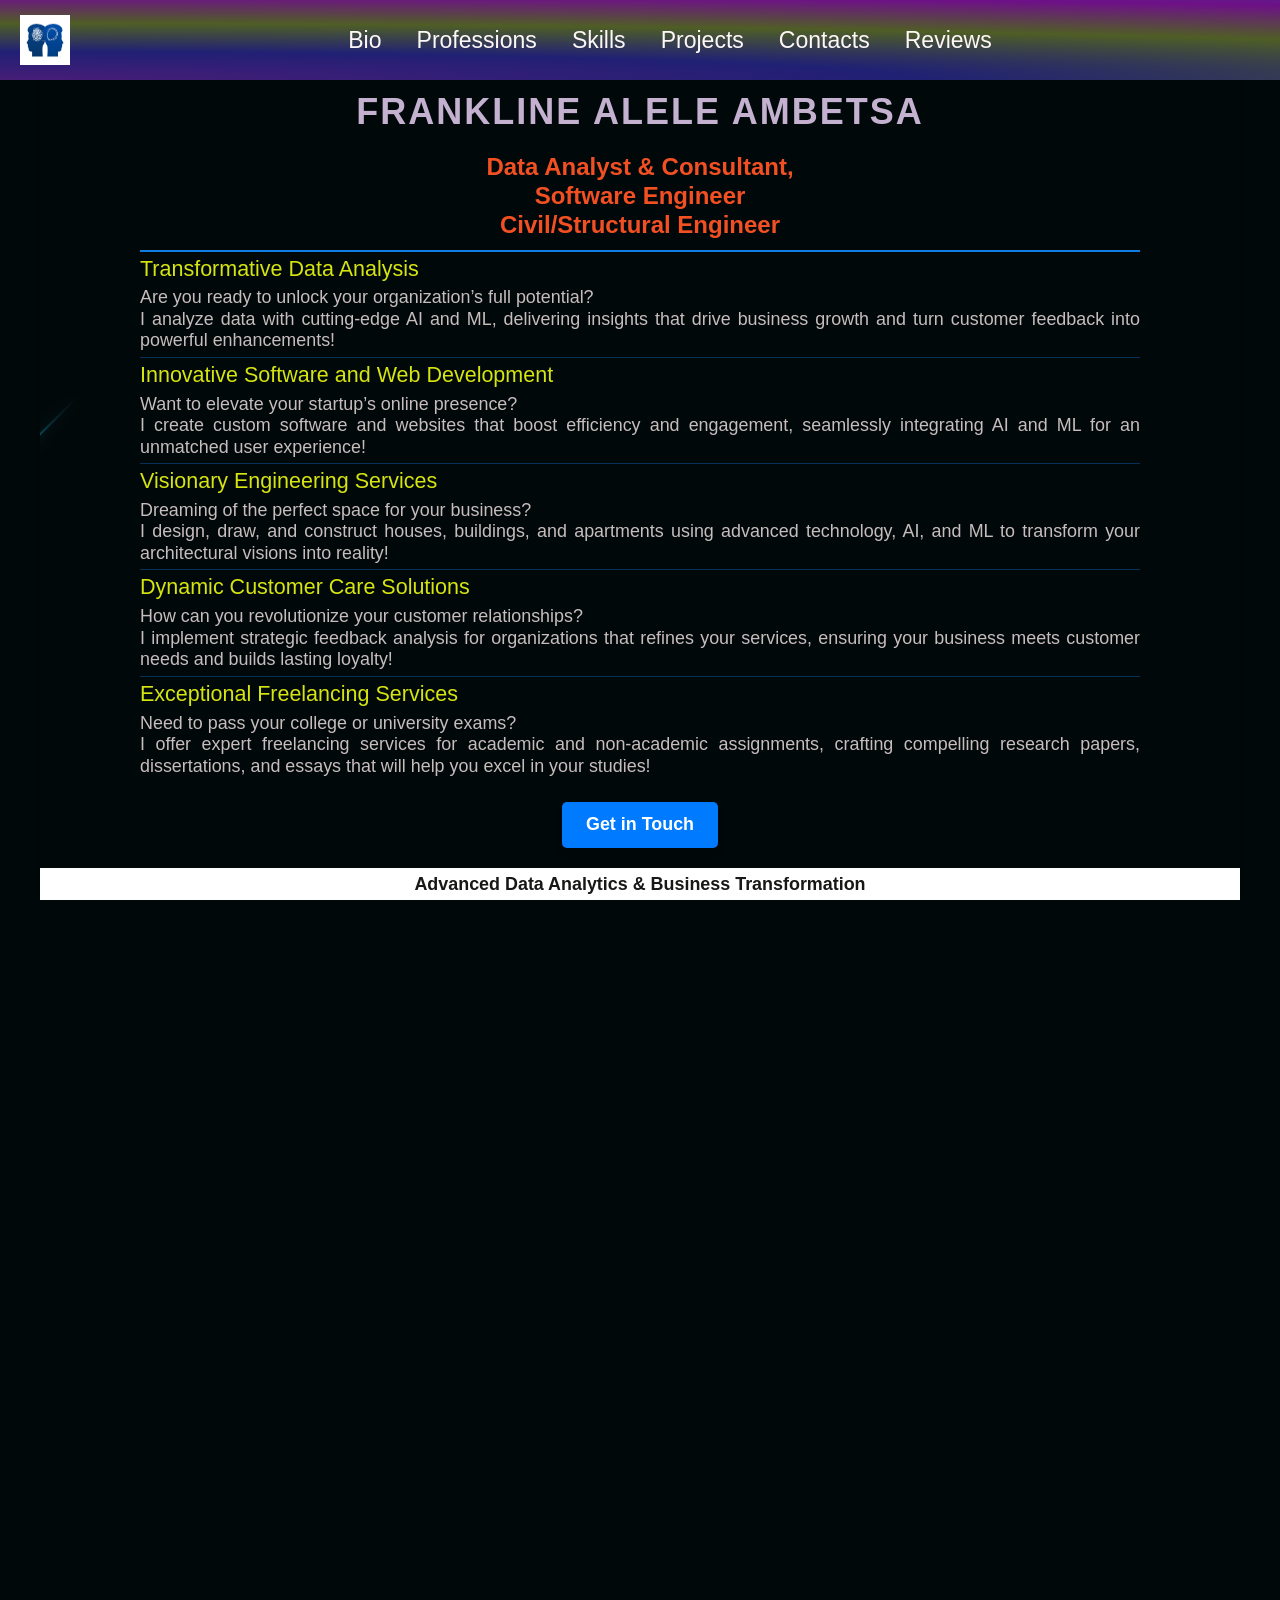
==== commit 1d08ef1f: "Add files via upload" ====
--- a/index.html
+++ b/index.html
@@ -71,7 +71,7 @@
                     <div class="about-me">                
 
                     <div class="service-description">
-                        <h2><span class="hello-title">Data Analyst & Consultant, <br> Softaware Engineer <br>Civil/Structural Engineer</span></h2>
+                        <h2><span class="hello-title">Data Analyst & Consultant, <br> Software Engineer <br>Civil/Structural Engineer</span></h2>
                         <div class="service-item data-analysis">
                             <h3 id="data-analysis-title">Transformative Data Analysis</h3>
                             <p id="data-analysis-desc">Are you ready to unlock your organization’s full potential? <br>I analyze data with cutting-edge AI and ML, delivering insights that drive business growth and turn customer feedback into powerful enhancements!</p>
@@ -1964,7 +1964,19 @@
                 <h3>Programming and Software Engineering</h3>
                 <ul class="project-list">
                     <!-- Projects under Concierge Service Management -->
-                    <li>Project 1</li>
+                    <li>Project 1:  WSpace AI Company Website
+                        <div class="project-details">
+                            <h4>Project Title: WSpace AI Company Website</h4>
+                            <img src="projects/programming/project1/wspace-ai-company.png" alt="">
+                            <p> <strong>Project Description</strong> <br>
+                            
+                                The WSpace AI Company Website project focuses on developing an interactive, user-friendly website for WSpace AI, showcasing its services and offerings in artificial intelligence. 
+                                The website features a clean design, intuitive navigation, and responsive layout to enhance user experience across devices. Website allow visitors to explore AI solutions in real time. 
+                                This project aims to elevate WSpace AI’s online presence and facilitate customer engagement through innovative web development practices. For a closer look, check out the demo here.
+                            </p>
+                            <a href="https://frank-expert.github.io/WSpace-AI/" target="_blank">Open Demo</a>
+                        </div>
+                    </li>
                     <li>Project 2</li>
                     <li>Project 3</li>
                     <!-- Add more projects if needed -->
--- a/style.css
+++ b/style.css
@@ -2053,6 +2053,31 @@
 
 
 
+/*Programming projects link style*/
+/* Style the Open Demo button */
+.project-details a {
+    display: inline-block;
+    padding: 10px 20px;
+    background-color: #0073e6; /* Primary button color */
+    color: white;
+    font-size: 14px;
+    font-weight: bold;
+    text-decoration: none;
+    border-radius: 5px; /* Rounded corners */
+    margin-top: 10px;
+    transition: background 0.3s ease-in-out, transform 0.2s ease-in-out;
+}
+
+/* Hover effect */
+.project-details a:hover {
+    background-color: #005bb5; /* Darker blue on hover */
+    transform: translateY(-2px); /* Slight lift effect */
+}
+
+/* Active effect (click) */
+.project-details a:active {
+    transform: translateY(1px);
+}
 
 
 
@@ -3866,7 +3891,7 @@
     
 
 
-    /* Contacts Section */
+    /* programming projects links style*/
 
 
 
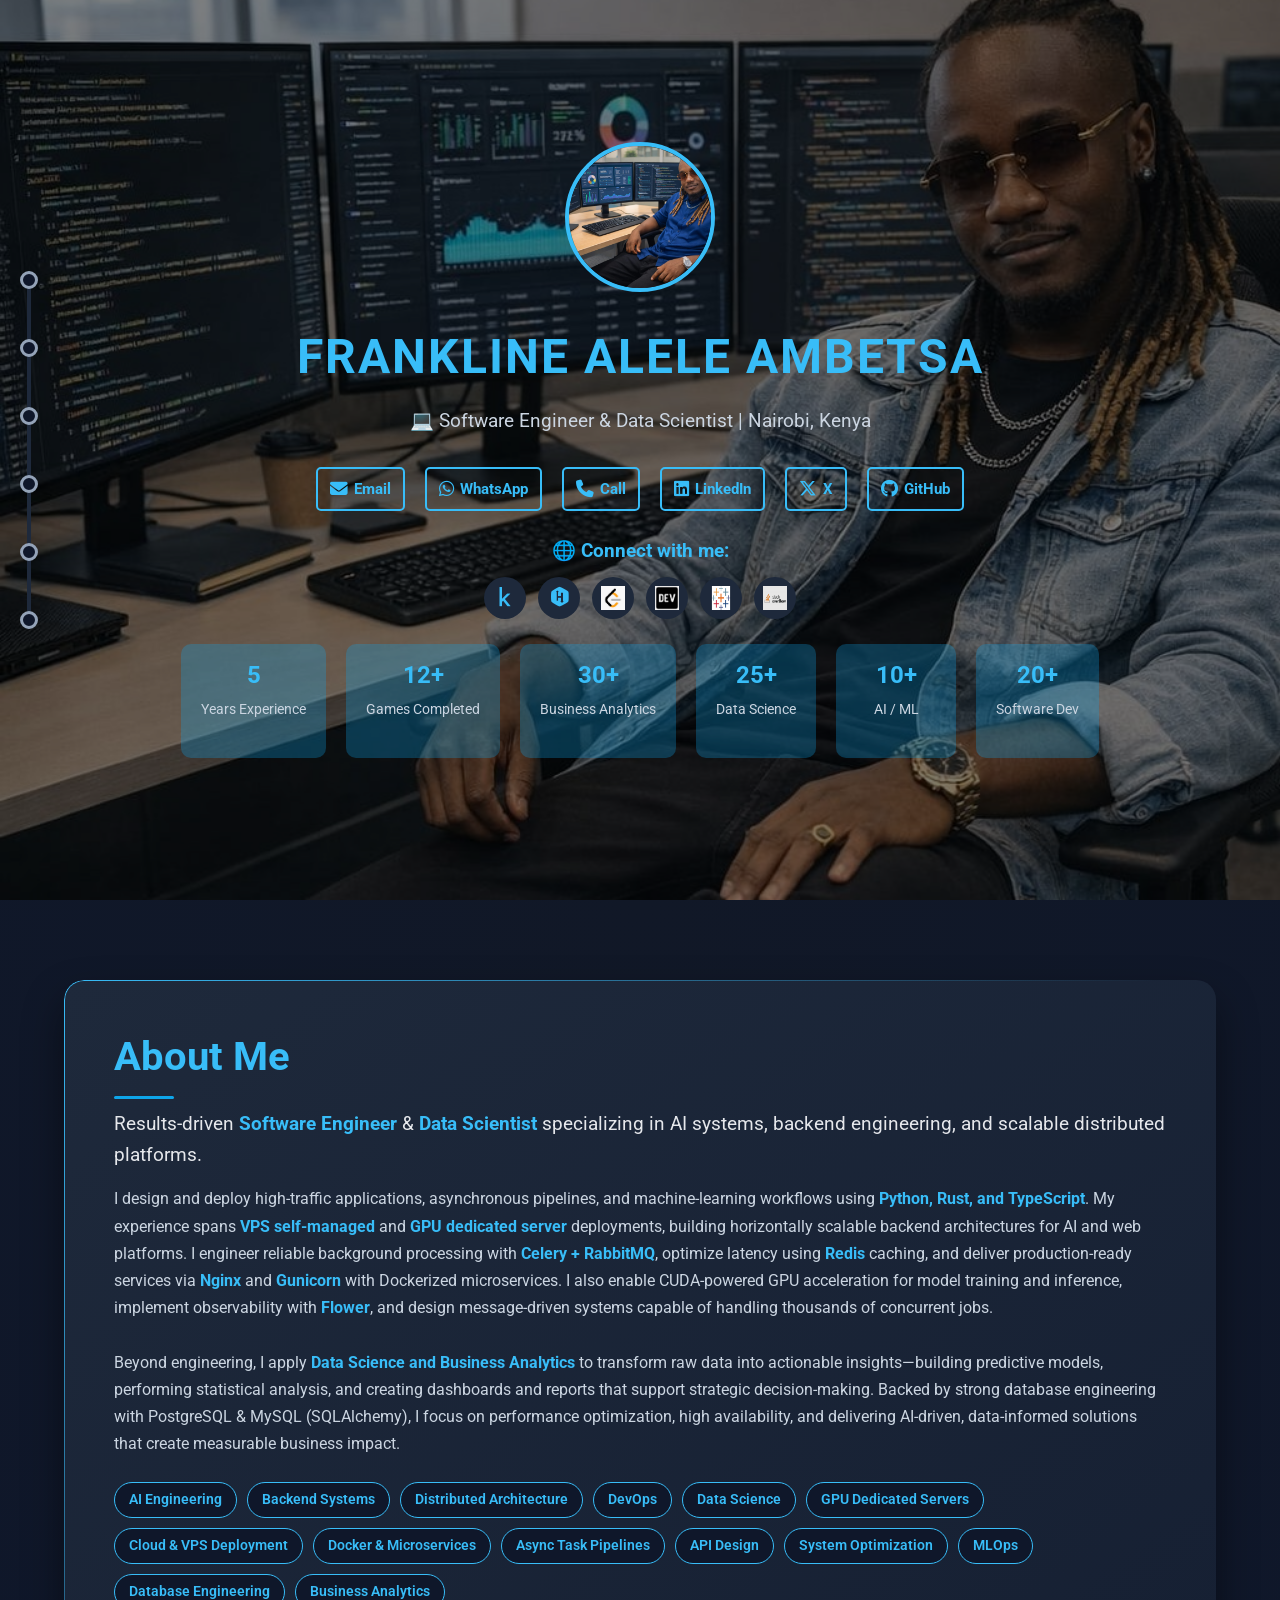
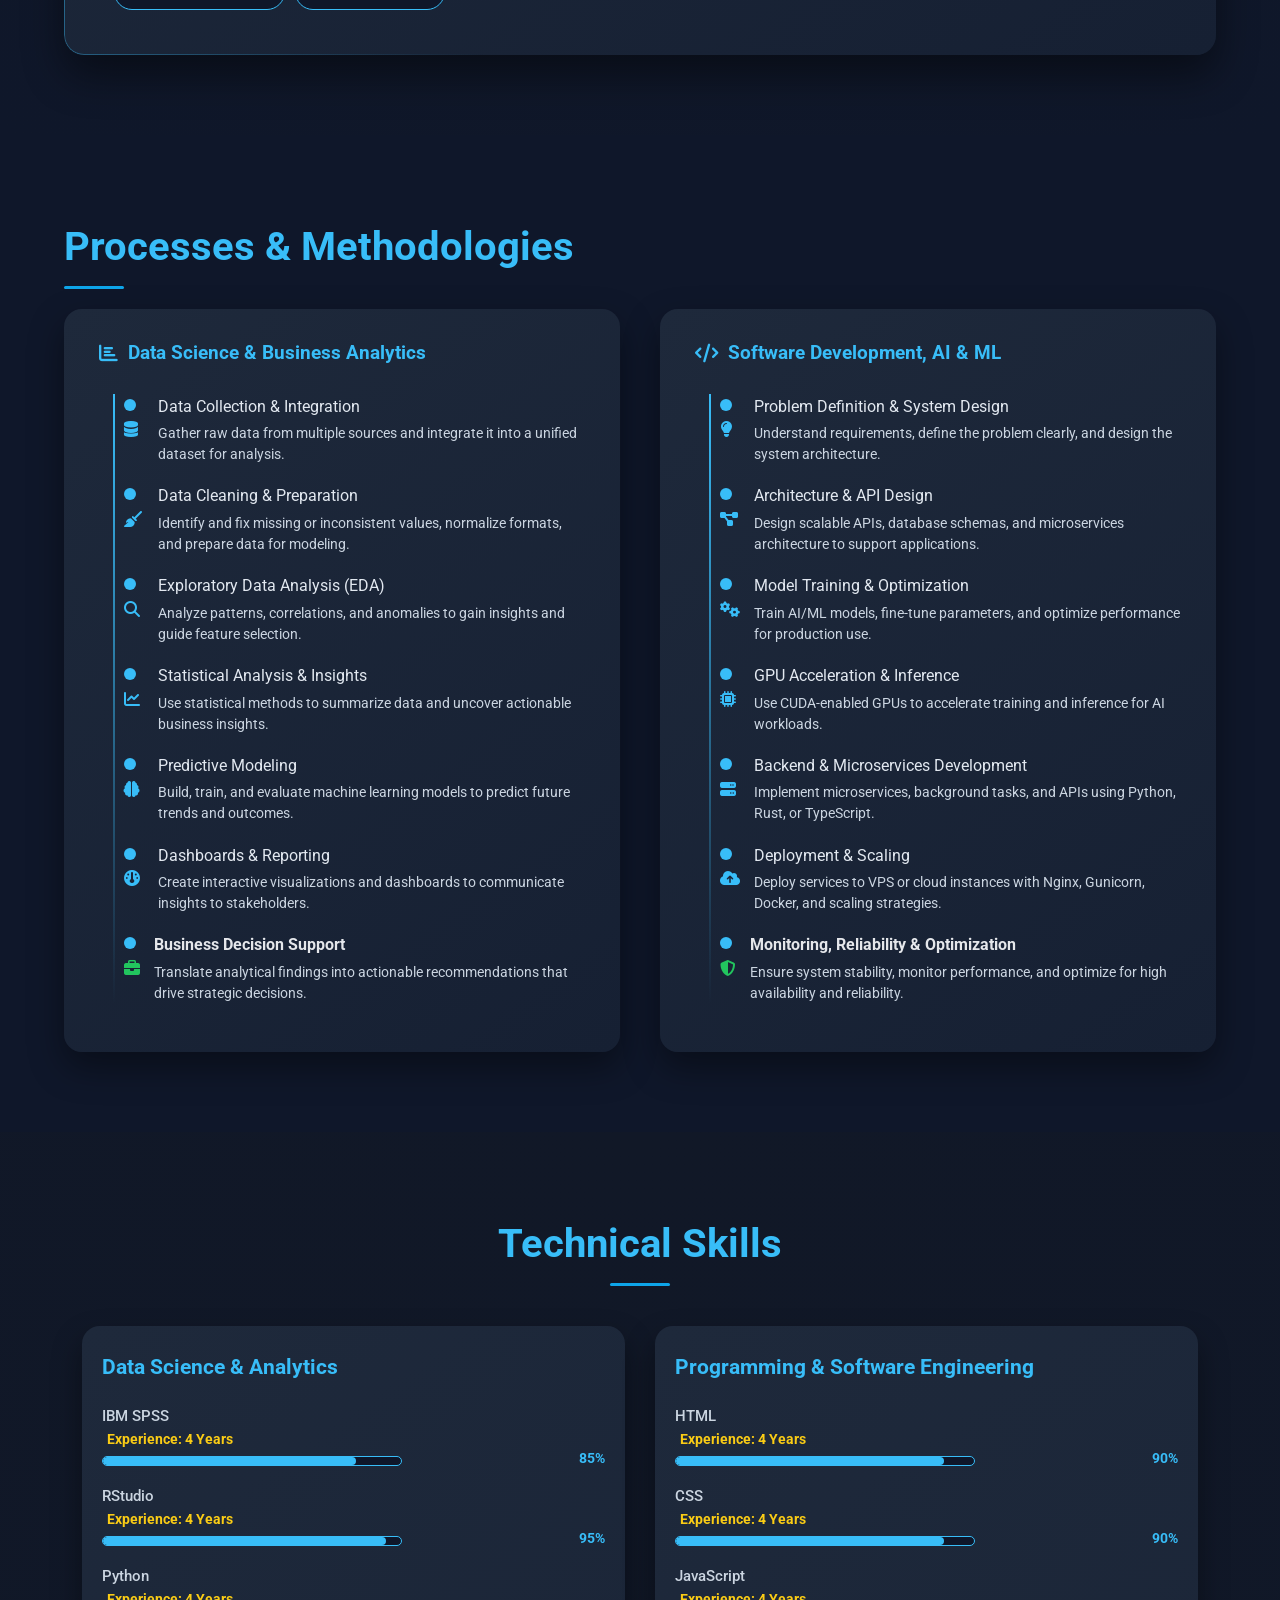
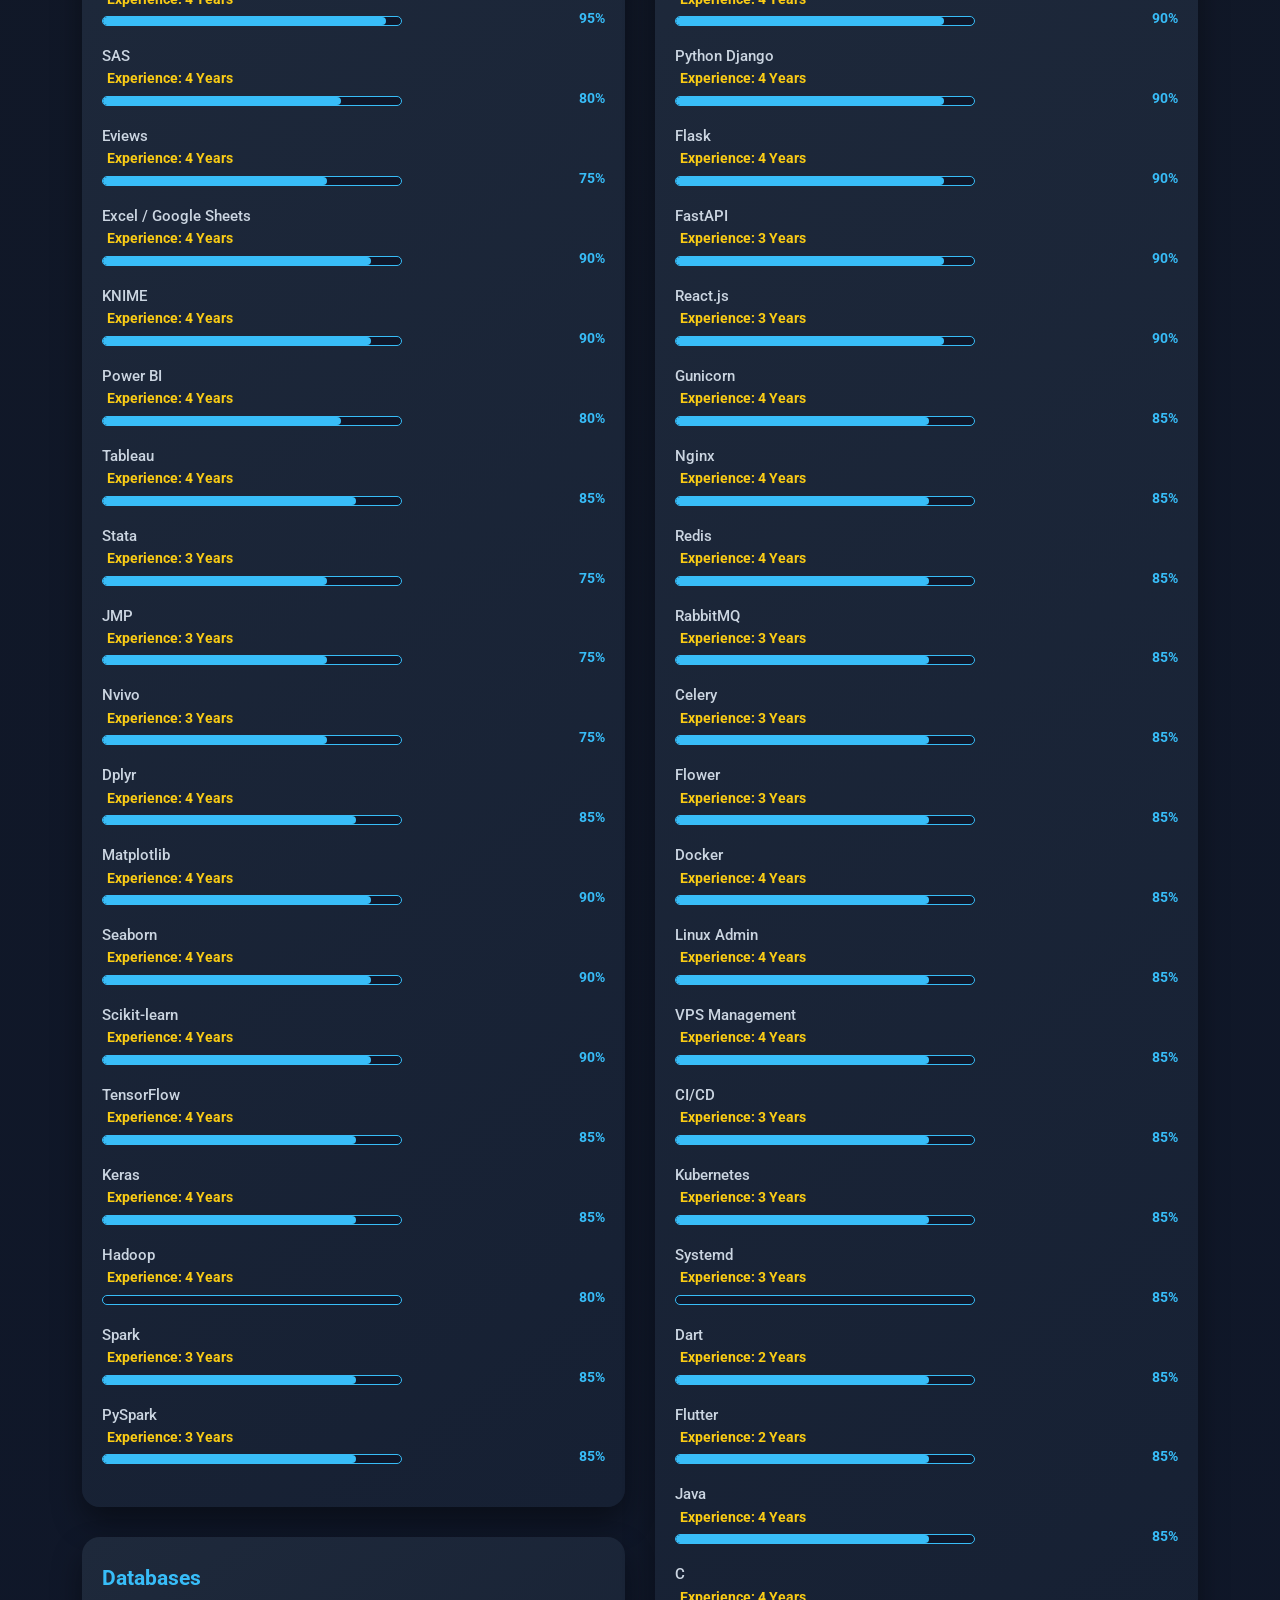
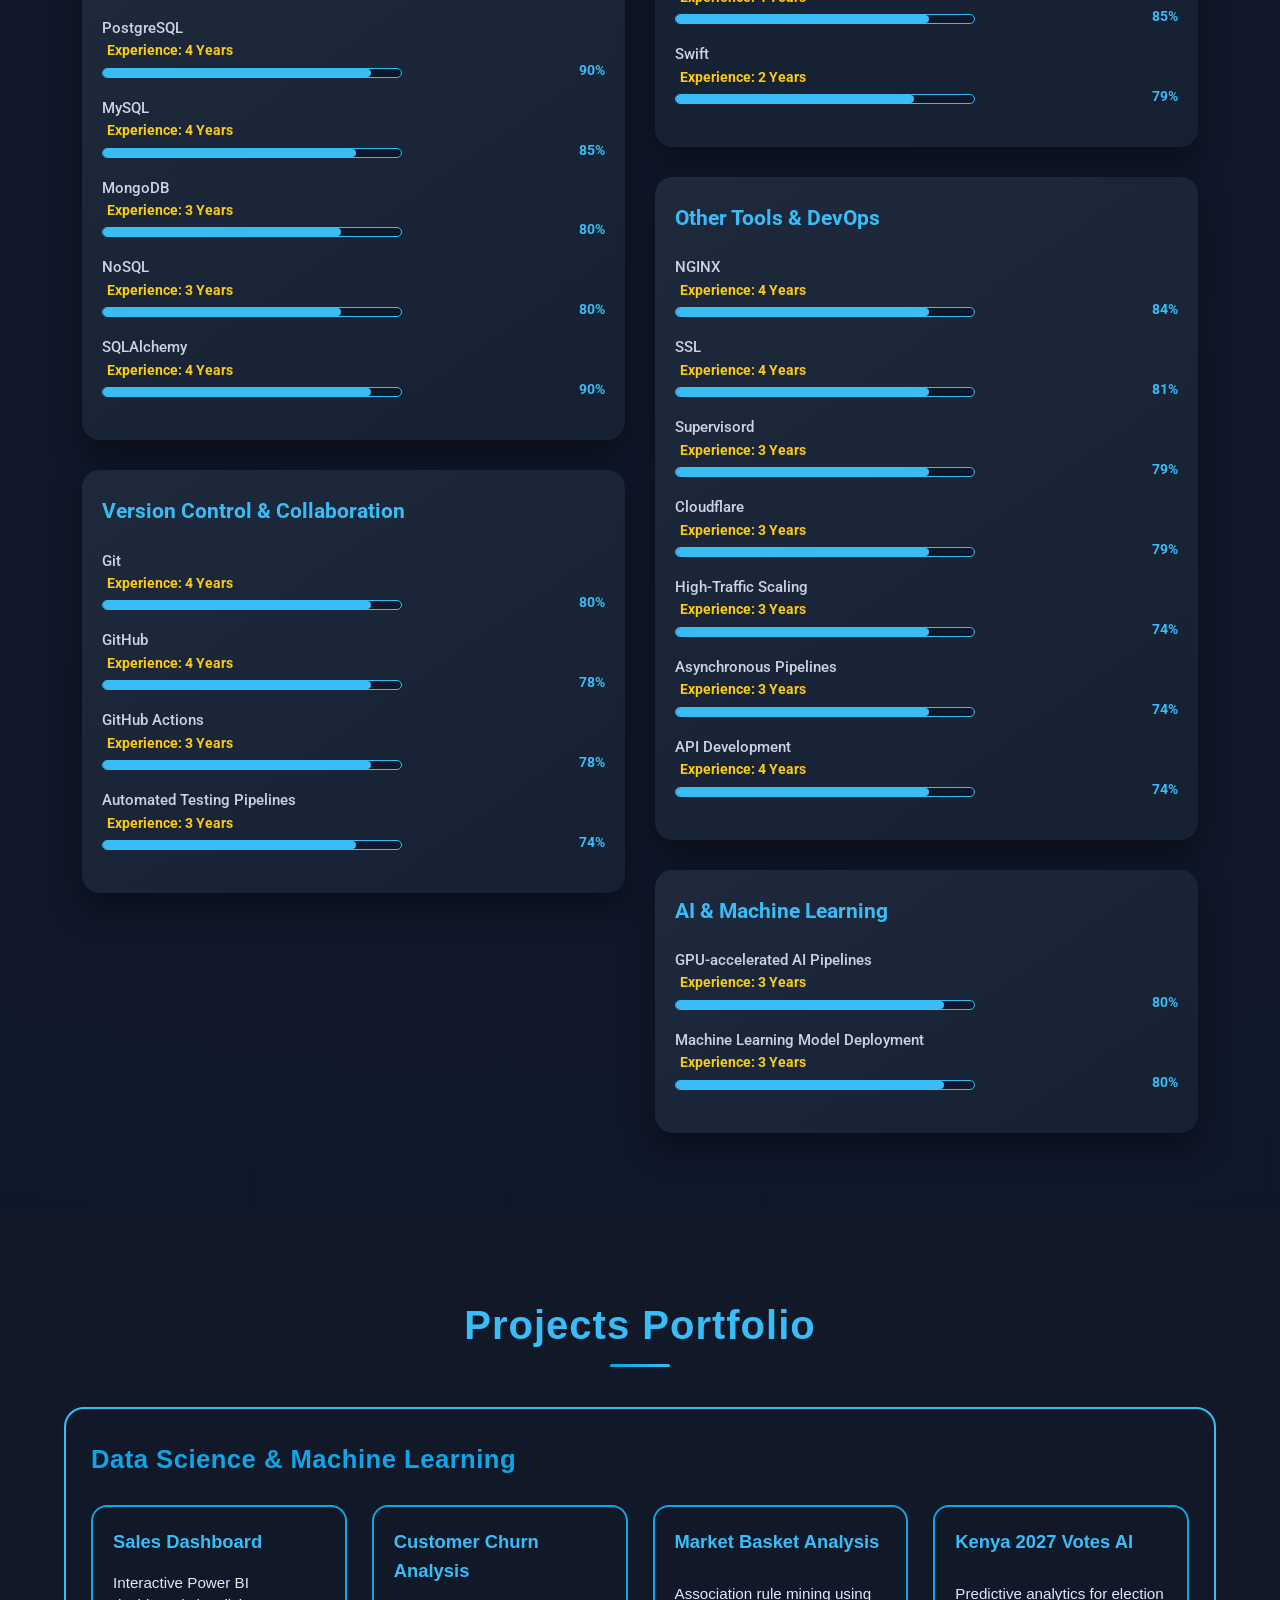
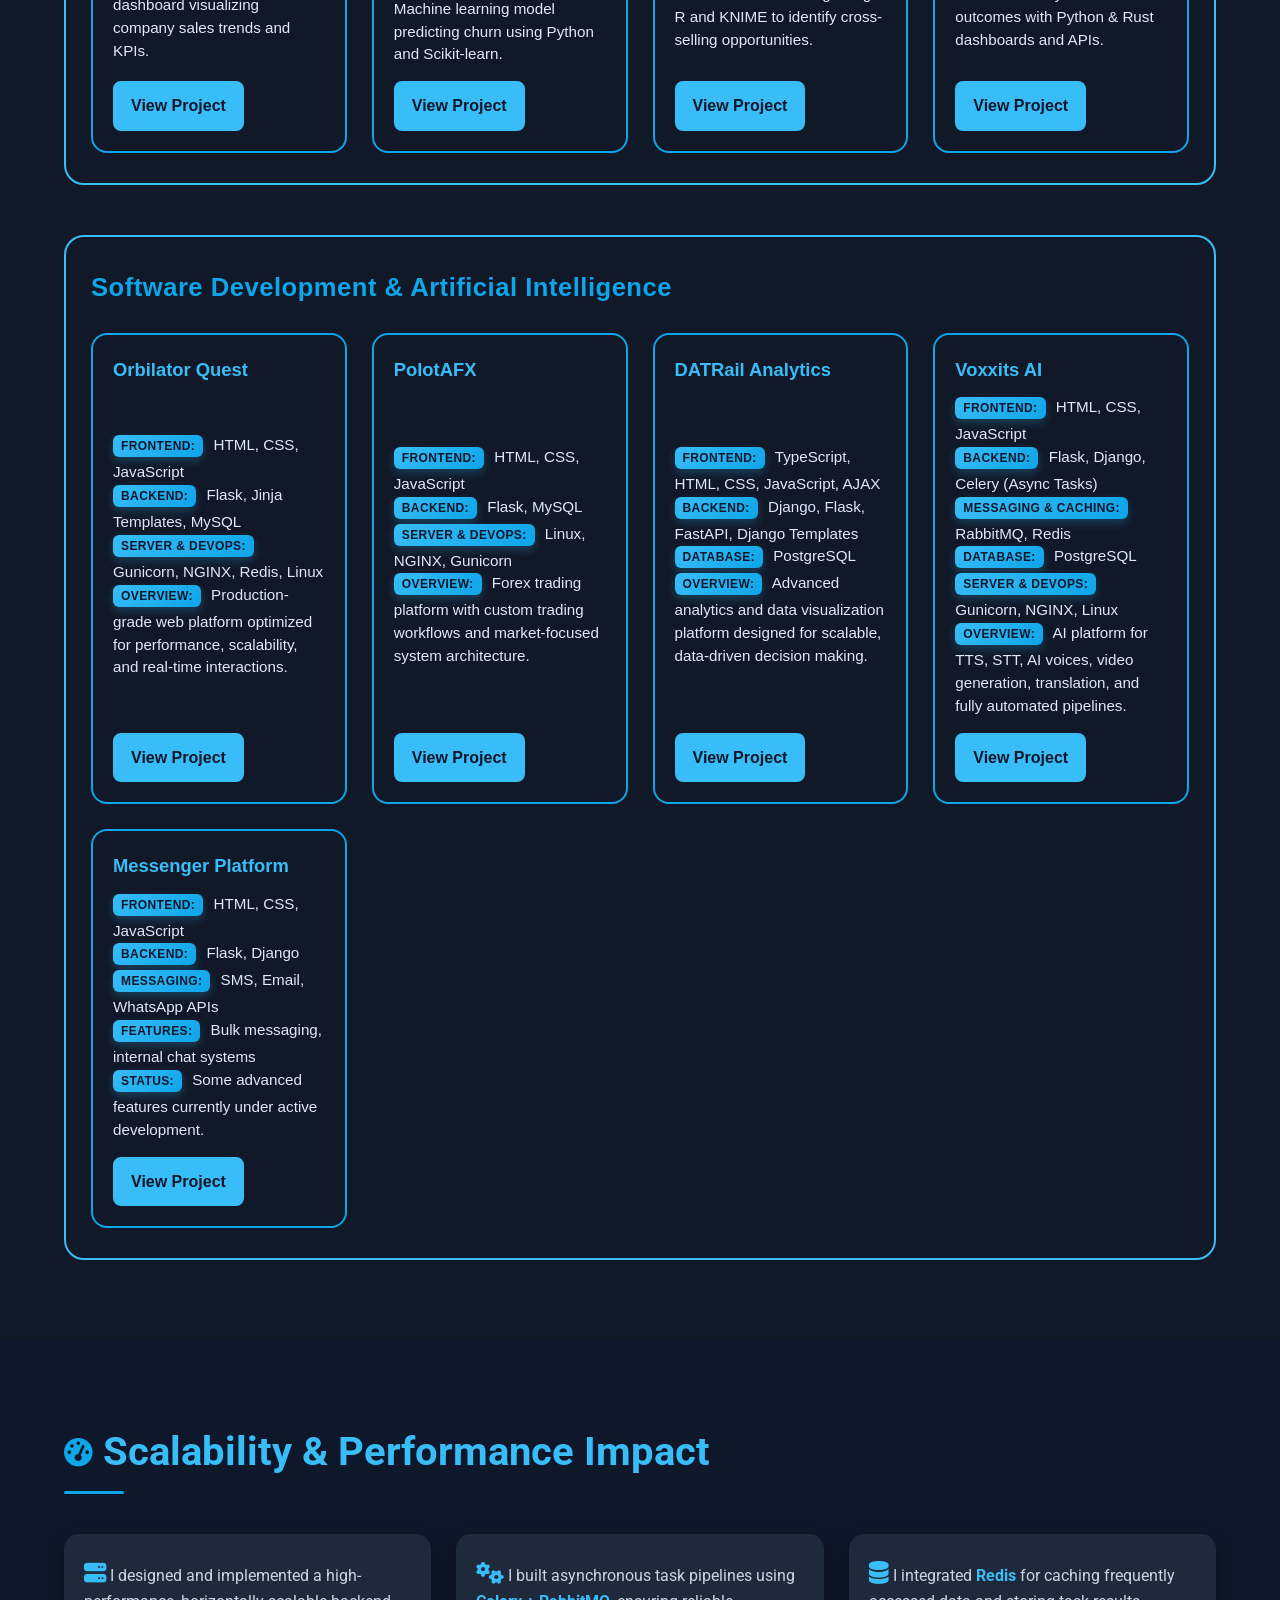
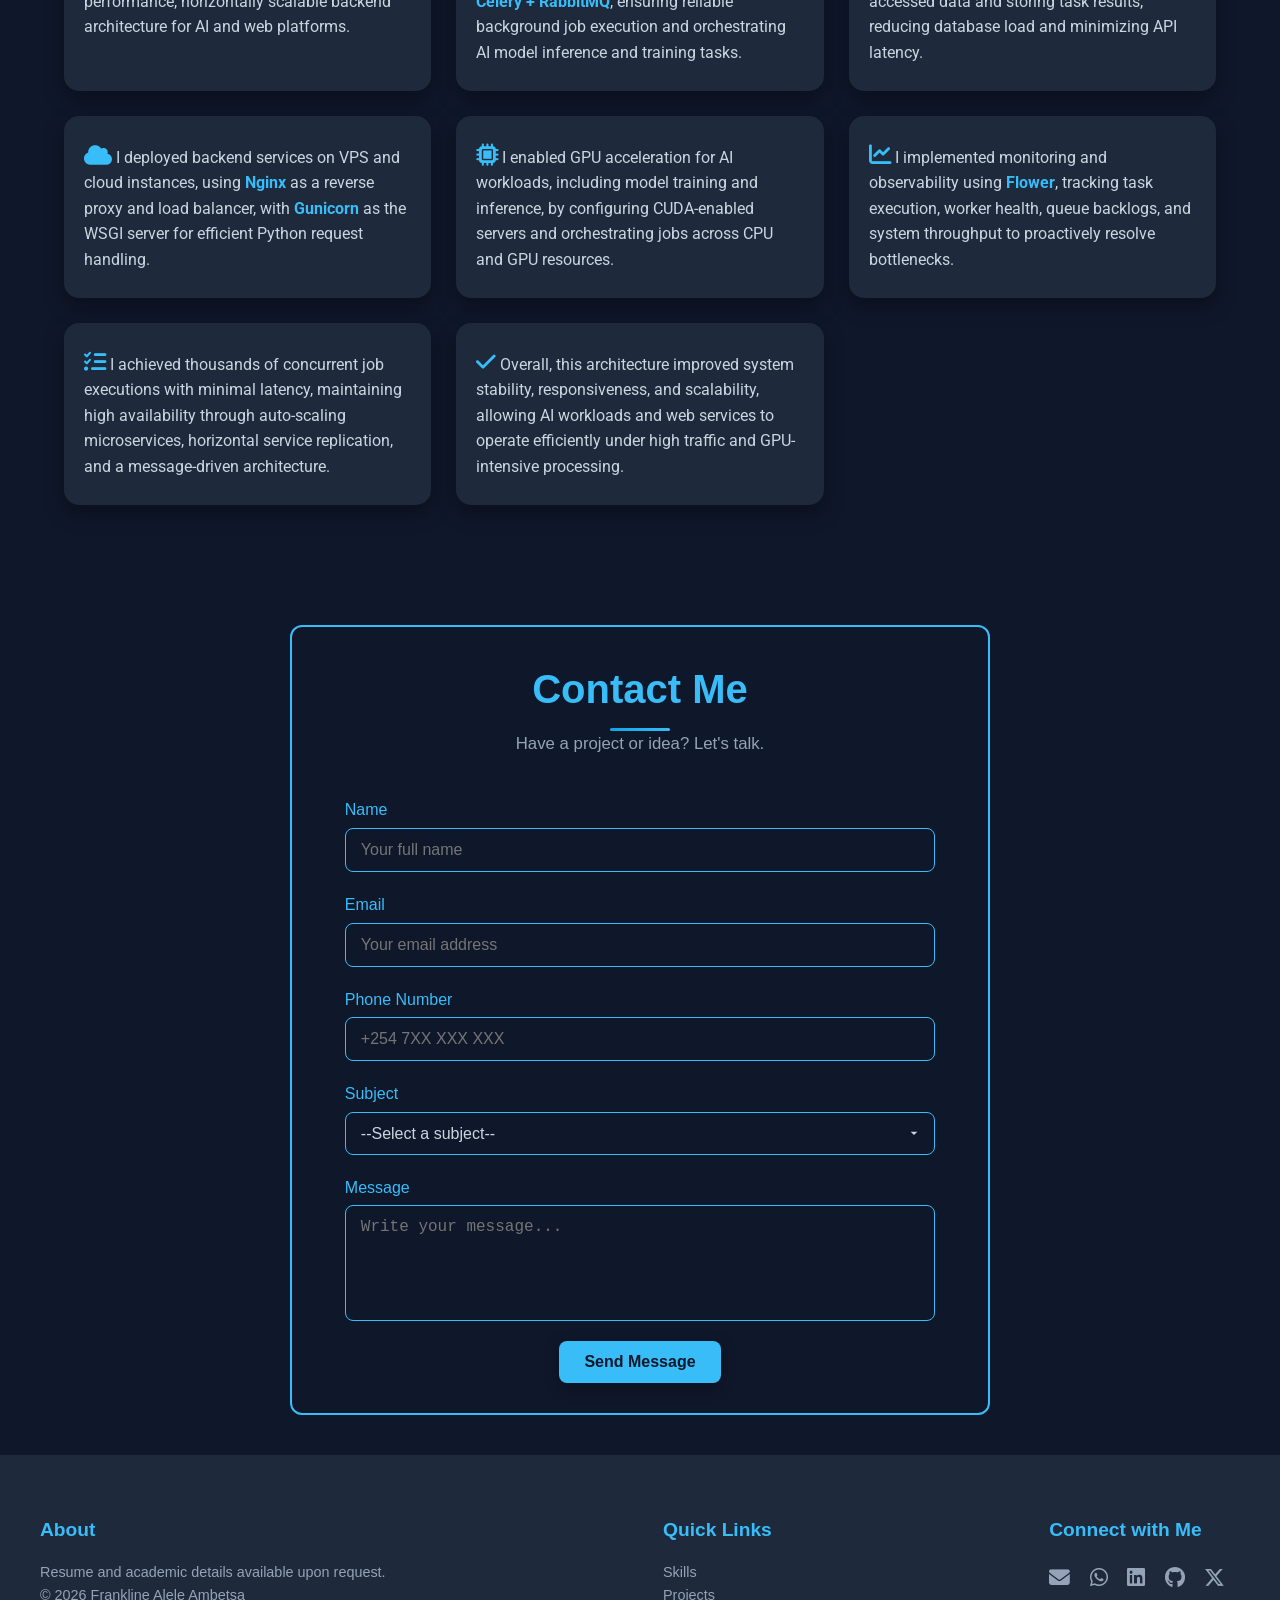
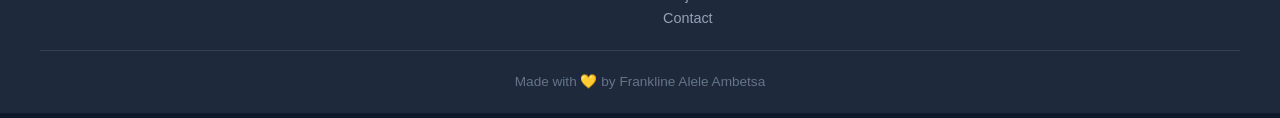
==== commit 6a45b95c: "Add files via upload" ====
--- a/index.html
+++ b/index.html
@@ -3,2433 +3,954 @@
 <head>
     <meta charset="UTF-8">
     <meta name="viewport" content="width=device-width, initial-scale=1.0">
-    <title>Frankline Ambetsa Website</title>
+    <meta name="description" content="Frankline Alele Ambetsa | Software Engineer, AI & Data Scientist Portfolio">
+    <title>Frankline Alele Ambetsa | Portfolio</title>
+
+    <!-- Google Fonts -->
+    <link href="https://fonts.googleapis.com/css2?family=Roboto:wght@400;700&display=swap" rel="stylesheet">
+
+    <!-- Font Awesome for icons -->
+    <!-- Font Awesome for icons -->
+    <link rel="stylesheet" href="https://cdnjs.cloudflare.com/ajax/libs/font-awesome/6.4.2/css/all.min.css">
+    <script src="https://cdn.jsdelivr.net/npm/sweetalert2@11"></script>
+
+
+    <!-- Main CSS -->
     <link rel="stylesheet" href="style.css">
-    <link rel="stylesheet" href="https://cdnjs.cloudflare.com/ajax/libs/font-awesome/5.15.4/css/all.min.css" />
-    <link rel="stylesheet" href="https://cdnjs.cloudflare.com/ajax/libs/font-awesome/4.7.0/css/font-awesome.min.css">
-    <link href="https://fonts.googleapis.com/icon?family=Material+Icons" rel="stylesheet">
-    <link rel="stylesheet" href="https://cdnjs.cloudflare.com/ajax/libs/intl-tel-input/17.0.8/css/intlTelInput.css"/>
-    <link rel="stylesheet" href="https://cdnjs.cloudflare.com/ajax/libs/font-awesome/6.0.0-beta3/css/all.min.css">
-    <!-- Font Awesome -->
-    <link rel="stylesheet" href="https://cdnjs.cloudflare.com/ajax/libs/font-awesome/5.15.4/css/all.min.css">
-    <script src="https://cdnjs.cloudflare.com/ajax/libs/gsap/1.20.3/TweenMax.min.js"></script>
-    <!-- Latest Font Awesome -->
-    <link rel="stylesheet" href="https://cdnjs.cloudflare.com/ajax/libs/font-awesome/6.4.0/css/all.min.css">
-    <script src="https://unpkg.com/css-doodle@0.27.2/css-doodle.min.js"></script>
-    <script src="https://cdnjs.cloudflare.com/ajax/libs/intl-tel-input/17.0.8/js/intlTelInput.min.js"></script>
-    <link href='https://unpkg.com/boxicons@2.1.4/css/boxicons.min.css' rel='stylesheet'>
-    <script src="https://cdnjs.cloudflare.com/ajax/libs/gsap/3.9.1/gsap.min.js"></script>
-    <script src="https://cdnjs.cloudflare.com/ajax/libs/pdf.js/2.16.105/pdf.min.js"></script>
-    <script src="https://cdnjs.cloudflare.com/ajax/libs/pdf.js/2.16.105/pdf.worker.min.js"></script>
-    <!-- Link to Guppy icons or any other icon library -->
-    <link href="https://cdn.jsdelivr.net/npm/guppy-icons/dist/guppy-icons.min.css" rel="stylesheet"> 
-    <link rel="stylesheet" href="https://cdnjs.cloudflare.com/ajax/libs/font-awesome/6.0.0-beta3/css/all.min.css">
+
+    <!-- Main JS -->
+    <script defer src="script.js"></script>
+
+    <!-- Favicon (optional) -->
+    <link rel="icon" href="favicon.ico" type="image/x-icon">
 </head>
 
-
-<body>
-    <header>
-        <div class="title-block">
-            <img src="logo.jpg" alt="Logo" class="logo" id="logo">            
-        </div>             
-
-        <!-- Navigation Bar -->
-        <nav class="navigation-block" id="navigation-block">
+    <body>
+        <!-- HEADER -->
+        <!-- HEADER -->
+        <header>
+            <div class="container header-container">
+                <!-- Profile Photo -->
+                <div class="header-photo">
+                    <img src="images/photo.jpg" alt="Frankline Alele Ambetsa">
+                </div>
+
+                <!-- Name & Title -->
+                <h1>FRANKLINE ALELE AMBETSA</h1>
+                <p>💻 Software Engineer & Data Scientist | Nairobi, Kenya</p>
+
+                <!-- Contact & Social Links -->
+                <div class="contact-links">
+                    <a href="mailto:ambetsafrankline@gmail.com" class="icon-link" data-tooltip="Email me">
+                        <i class="fa fa-envelope"></i> Email
+                    </a>
+                    <a href="https://wa.me/+254716770021" target="_blank" class="icon-link" data-tooltip="WhatsApp me">
+                        <i class="fa-brands fa-whatsapp"></i> WhatsApp
+                    </a>
+                    <a href="tel:+254716770021" class="icon-link" data-tooltip="Call me">
+                        <i class="fa fa-phone"></i> Call
+                    </a>
+                    <a href="https://www.linkedin.com/in/ambetsa-frankline/" target="_blank" class="icon-link" data-tooltip="Connect on LinkedIn">
+                        <i class="fa-brands fa-linkedin"></i> LinkedIn
+                    </a>
+                    <a href="https://twitter.com/expert91617" target="_blank" class="icon-link" data-tooltip="Follow on X">
+                        <i class="fa-brands fa-x-twitter"></i> X
+                    </a>
+                    <a href="https://github.com/ambetsa-frankline" target="_blank" class="icon-link" data-tooltip="View GitHub projects">
+                        <i class="fa-brands fa-github"></i> GitHub
+                    </a>
+                </div>
+
+                <!-- Connect with Me Platforms -->
+                <div class="connect-links">
+                    <p>🌐 Connect with me:</p>
+                    <div class="icon-container">
+                        <a href="https://www.kaggle.com/franklineambetsa" target="_blank" data-tooltip="Kaggle">
+                            <i class="fa-brands fa-kaggle"></i>
+                        </a>
+                        <a href="https://www.hackerrank.com/profile/ambetsafrankline" target="_blank" data-tooltip="HackerRank">
+                            <i class="fa-brands fa-hackerrank"></i>
+                        </a>
+                        <a href="https://leetcode.com/u/Frankline-Ambetsa/" target="_blank" data-tooltip="LeetCode">
+                            <img src="logos/leetcode.png" alt="LeetCode" class="icon-img">
+                        </a>
+                        <a href="https://dev.to/frankline-ambetsa" target="_blank" data-tooltip="Dev.to">
+                            <img src="logos/dev-to.png" alt="Dev.to" class="icon-img">
+                        </a>
+                        <a href="https://public.tableau.com/app/profile/frankline.alele.ambetsa/vizzes" target="_blank" data-tooltip="Tableau Dashboards">
+                            <img src="logos/tableau.png" alt="Tableau" class="icon-img">
+                        </a>
+                        <a href="https://stackoverflow.com/users/29267921/frankline-alele-ambetsa" target="_blank" data-tooltip="Stack Overflow">
+                            <img src="logos/stackoverflow.png" alt="Stack Overflow" class="icon-img">
+                        </a>
+                    </div>
+                </div>
+
+                <!-- Dynamic Stats -->
+                <div class="header-stats fade-in">
+                    <div class="stat">
+                        <span id="years-exp">0</span>
+                        <p>Years Experience</p>
+                    </div>
+                    <div class="stat">
+                        <span id="projects-count">12+</span>
+                        <p>Games Completed</p>
+                    </div>
+                    <div class="stat">
+                        <span id="ba-count">30+</span>
+                        <p>Business Analytics</p>
+                    </div>
+                    <div class="stat">
+                        <span id="ds-count">25+</span>
+                        <p>Data Science</p>
+                    </div>
+                    <div class="stat">
+                        <span id="ai-count">10+</span>
+                        <p>AI / ML</p>
+                    </div>
+                    <div class="stat">
+                        <span id="sw-count">20+</span>
+                        <p>Software Dev</p>
+                    </div>
+                </div>
+
+            </div>
+        </header>
+
+        <nav id="section-nav">
+            <div class="line"></div>
+            <div class="line-fill"></div> <!-- Added for dynamic fill -->
             <ul>
-                <li><a href="#bio">Bio</a></li>
-                <li><a href="#professions">Professions</a></li>
-                <li><a href="#skills">Skills</a></li>
-                <li><a href="#projects">Projects</a></li>
-                <li><a href="#contacts">Contacts</a></li>                
-                <li><a href="#reviews">Reviews</a></li>
-
-
+                <li><a href="#about" data-tooltip="About"><span>About</span></a></li>
+                <li><a href="#processes" data-tooltip="Processes"><span>Processes & Methodologies</span></a></li>
+                <li><a href="#skills" data-tooltip="Skills"><span>Technical Skills</span></a></li>
+                <li><a href="#projects" data-tooltip="Projects"><span>Projects Portfolio</span></a></li>
+                <li><a href="#scalability" data-tooltip="Scalability"><span>Scalability & Performance</span></a></li>
+                <li><a href="#contact" data-tooltip="Contact"><span>Contact Me</span></a></li>
             </ul>
         </nav>
-        
-        <!-- Hamburger Menu -->
-        <div class="hamburger-menu">
-            <input id="menu__toggle" type="checkbox" />
-            <label class="menu__btn" for="menu__toggle">
-                <span></span>
-            </label>            
-            <ul class="menu__box">
-                <li><a class="menu__item" href="#bio">Bio</a></li>
-                <li><a class="menu__item" href="#professions">Professions</a></li>
-                <li><a class="menu__item" href="#skills">Skills</a></li>
-                <li><a class="menu__item" href="#projects">Projects</a></li>
-                <li><a class="menu__item" href="#contacts">Contacts</a></li>                
-                <li><a class="menu__item" href="#reviews">Reviews</a></li>
-            </ul>            
-        </div>
-    </header>    
-    <div class="container">
-        
-        <section id="bio" class="container">                        
-            <div class="text-box">
-            <div><h1>Frankline Alele Ambetsa</h1></div>              
-                    <div class="about-me">                
-
-                    <div class="service-description">
-                        <h2><span class="hello-title">Data Analyst & Consultant, <br> Software Engineer <br>Civil/Structural Engineer</span></h2>
-                        <div class="service-item data-analysis">
-                            <h3 id="data-analysis-title">Transformative Data Analysis</h3>
-                            <p id="data-analysis-desc">Are you ready to unlock your organization’s full potential? <br>I analyze data with cutting-edge AI and ML, delivering insights that drive business growth and turn customer feedback into powerful enhancements!</p>
-                        </div>
-                        
-                        <div class="service-item software-development">
-                            <h3 id="software-development-title">Innovative Software and Web Development</h3>
-                            <p id="software-development-desc">Want to elevate your startup’s online presence? <br>I create custom software and websites that boost efficiency and engagement, seamlessly integrating AI and ML for an unmatched user experience!</p>
-                        </div>
-                        
-                        <div class="service-item engineering-services">
-                            <h3 id="engineering-services-title">Visionary Engineering Services</h3>
-                            <p id="engineering-services-desc">Dreaming of the perfect space for your business? <br>I design, draw, and construct houses, buildings, and apartments using advanced technology, AI, and ML to transform your architectural visions into reality!</p>
-                        </div>
-                        
-                        <div class="service-item customer-care">
-                            <h3 id="customer-care-title">Dynamic Customer Care Solutions</h3>
-                            <p id="customer-care-desc">How can you revolutionize your customer relationships? <br>I implement strategic feedback analysis for organizations that refines your services, ensuring your business meets customer needs and builds lasting loyalty!</p>
-                        </div>
-                        
-                        <div class="freelancing-services">
-                            <h3 id="freelancing-services-title">Exceptional Freelancing Services</h3>
-                            <p id="freelancing-services-desc">Need to pass your college or university exams? <br>I offer expert freelancing services for academic and non-academic assignments, crafting compelling research papers, dissertations, and essays that will help you excel in your studies!</p>
-                        </div>                        
-                        <!-- Button -->
-                        
-                        <div class="btn-wrapper">
-                            <a href="#contacts" class="btn">Get in Touch</a>
-                        </div>
-                        
-                    </div>
-
-                    <div class="insights-container">
-                        <h2><span class="insights-title">Advanced Data Analytics & Business Transformation</span></h2>
-                    
-                        <div class="insights-section">
-                            <div class="insight-item">
-                                <div class="tenor-gif-embed" data-postid="23420679" data-share-method="host" data-aspect-ratio="1" data-width="100%"></div>
-                                <script type="text/javascript" async src="https://tenor.com/embed.js"></script>
-                                <h3>Collect</h3>
-                                <p>With a strong background in <strong>statistics and research</strong>, I possess both theoretical and practical expertise in areas such as:</p>
-                                <ul>
-                                    <li>Data modeling</li>
-                                    <li>Market intelligence analysis</li>
-                                    <li>Survey design, impact evaluation, and monitoring</li>
-                                </ul>
-                                <p>I have hands-on experience with data collection and management tools including <strong>Kobo Toolbox</strong>, <strong>Jotform</strong>, <strong>Survey Monkey</strong>, <strong>Qualtrics</strong>, and <strong>Airtable</strong>, ensuring the delivery of reliable and actionable insights.</p>
-                            </div>
-                    
-                            <div class="insight-item">
-                                <div class="tenor-gif-embed" data-postid="19625094" data-share-method="host" data-aspect-ratio="1" data-width="100%"></div>
-                                <script type="text/javascript" async src="https://tenor.com/embed.js"></script>
-                                <h3>Process</h3>
-                                <p>I specialize in improving workflows and creating new processes that enhance data handling, such as:</p>
-                                <ul>
-                                    <li>Data transformation</li>
-                                    <li>Unification of disparate data sources</li>
-                                    <li>Spatial and predictive analysis</li>
-                                </ul>
-                                <p>Let me help you streamline your operations and optimize your data management processes.</p>
-                            </div>
-                    
-                            <div class="insight-item">
-                                <div class="tenor-gif-embed" data-postid="11783481" data-share-method="host" data-aspect-ratio="1.77778" data-width="100%"></div>
-                                <script type="text/javascript" async src="https://tenor.com/embed.js"></script>
-                                <h3>Analyze</h3>
-                                <p>Using advanced analytics tools like <strong>Python,</strong> <strong>R</strong>, <strong>SPSS</strong>, and <strong>Google Sheets</strong>, I extract actionable insights from raw data through techniques such as:</p>
-                                <ul>
-                                    <li>Predictive modeling</li>
-                                    <li>Statistical analysis</li>
-                                    <li>Machine learning for data-driven decision-making</li>
-                                </ul>
-                                <p>My goal is to provide you with data-backed recommendations that drive better business decisions.</p>
-                            </div>
-                    
-                            <div class="insight-item">
-                                <div class="tenor-gif-embed" data-postid="12403311" data-share-method="host" data-aspect-ratio="1.33333" data-width="100%"></div>
-                                <script type="text/javascript" async src="https://tenor.com/embed.js"></script>
-                                <h3>Visualize</h3>
-                                <p>As a professional in <strong>Power BI</strong> and <strong>Tableau Desktop</strong>, I create impactful visualizations, including:</p>
-                                <ul>
-                                    <li>Interactive dashboards</li>
-                                    <li>Static infographics</li>
-                                </ul>
-                                <p>In addition to Tableau and Power BI, I also have significant experience working with <strong>Google Sheets</strong> to deliver compelling and easy-to-understand data visualizations that are both engaging and informative.</p>
-                            </div>
+
+
+
+
+        <main id="main-container">
+        <!-- ABOUT -->
+            <!-- ABOUT -->
+            <section id="about">
+                <div class="container fade-in">
+                    <div class="about-card">
+                        <h2>About Me</h2>
+
+                        <p class="about-lead">
+                            Results-driven <strong>Software Engineer</strong> & <strong>Data Scientist</strong> specializing in
+                            AI systems, backend engineering, and scalable distributed platforms.
+                        </p>
+
+                        <p class="about-body">
+                            I design and deploy high-traffic applications, asynchronous pipelines, and machine-learning
+                            workflows using <strong>Python, Rust, and TypeScript</strong>. My experience spans <strong>VPS self-managed</strong>
+                            and <strong>GPU dedicated server</strong> deployments, building horizontally scalable backend architectures
+                            for AI and web platforms. I engineer reliable background processing with <strong>Celery + RabbitMQ</strong>,
+                            optimize latency using <strong>Redis</strong> caching, and deliver production-ready services via
+                            <strong>Nginx</strong> and <strong>Gunicorn</strong> with Dockerized microservices. I also enable CUDA-powered
+                            GPU acceleration for model training and inference, implement observability with <strong>Flower</strong>,
+                            and design message-driven systems capable of handling thousands of concurrent jobs. 
                             
-                        </div>
-                        <div class="btn-wrapper">
-                            <a href="#projects" class="btn">See My Projects</a>
-                        </div>
-                    </div>
-                    
-
-                    <div class="computer-science-insights">
-                        <h2><span class="insights-title">Strategic Insights into Next-Gen Technology</span></h2>
-                
-                        <!-- Software Engineering Insights -->
-                        <h3>Software Engineering Insights</h3>
-                        <div class="insight-item insight-soft">                            
-                            <a href="icons/gather_requirements.png">
-                                <img src="icons/gather_requirements.png" alt="Requirements Gathering" style="max-width: 100%; height: auto;" />
-                            </a>
-                            <h4>Requirements Gathering</h4>
-                            <p>The foundation of any successful software project lies in thoroughly understanding the needs of the users. This involves conducting workshops, user interviews, and analyzing existing workflows using tools like <strong>JIRA</strong> and <strong>Confluence</strong> to create a clear set of functional and non-functional requirements that drive the project forward.</p>
-                        </div>
-                
-                        <div class="insight-item insight-soft">
-                            <a href="icons/web_design.jpeg">
-                                <img src="icons/web_design.png" alt="web_design" style="max-width: 100%; height: auto;" />
-                            </a>
-                            <h4>Design</h4>
-                            <p>In the design phase, the system's architecture is carefully planned to ensure it’s scalable and maintainable. Using <strong>UML</strong> diagrams and wireframing tools like <strong>Figma</strong> or <strong>Sketch</strong>, I map out the user interface and experience, ensuring a seamless interaction between the software components and the end-user.</p>
-                        </div>
-                
-                        <div class="insight-item insight-soft">
-                            <a href="icons/web_build.jpeg">
-                                <img src="icons/web_build.png" alt="web_build" style="max-width: 100%; height: auto;" />
-                            </a>
-                            <h4>Build</h4>
-                            <p>The development phase is where the actual coding happens. A combination of technologies like <strong>HTML5</strong>, <strong>CSS</strong>, <strong>PHP</strong>, <strong>MySQL/MongoDB</strong>, <strong>React</strong>, <strong>Node.js</strong>, and <strong>JavaScript</strong> helps bring the design to life, with backend systems built in languages like <strong>Python (Django/Flask)</strong> or <strong>Java</strong>. By using <strong>Docker</strong> for containerization and automation tools like <strong>CI/CD</strong> pipelines, we ensure that the build is efficient and consistent.</p>
-                        </div>
-                
-                        <div class="insight-item insight-soft">
-                            <a href="icons/web_test.jpeg">
-                                <img src="icons/web_test.png" alt="web_test" style="max-width: 100%; height: auto;" />
-                            </a>
-                            <h4>Test</h4>
-                            <p>Testing ensures that the software meets the required standards and performs optimally. I employ various testing frameworks such as <strong>Jest</strong>, <strong>Mocha</strong>, and <strong>JUnit</strong> to conduct unit tests, integration tests, and end-to-end testing. Automated tests powered by tools like <strong>Selenium</strong> help simulate user interactions, catching bugs early before deployment.</p>
-                        </div>
-                
-                        <div class="insight-item insight-soft">
-                            <a href="icons/web_deploy.jpeg">
-                                <img src="icons/web_deploy.png" alt="web_deploy" style="max-width: 100%; height: auto;" />
-                            </a>
-                            <h4>Deploy</h4>
-                            <p>Once the code is tested and refined, it’s time to deploy to production. Platforms like <strong>AWS</strong> or <strong>Azure</strong> allow us to easily scale the application, while tools like <strong>Docker</strong> and <strong>Kubernetes</strong> ensure smooth deployment and orchestration across different environments, making the application reliable and performant in real-time conditions.</p>
-                        </div>
-                
-                        <div class="insight-item insight-soft">
-                            <a href="icons/web_maintenace.jpeg">
-                                <img src="icons/web_maintenace.png" alt="web_maintenace" style="max-width: 100%; height: auto;" />
-                            </a>
-                            <h4>Maintenance</h4>
-                            <p>After deployment, continuous support is vital to ensure the software remains functional and up to date. I utilize tools such as <strong>New Relic</strong> and <strong>Datadog</strong> to monitor performance, detect issues, and provide prompt fixes. Additionally, feedback loops from users help identify potential improvements, ensuring the system evolves with changing needs.</p>
-                        </div>
-                
-                        <!-- AI Insights -->
-                        <h3>Artificial intelligence Insights</h3>
-                        <div class="insight-item insight-ai">
-                            <a href="icons/ai_data_collection.jpeg">
-                                <img src="icons/ai_data_collection.png" alt="ai_data_collection" style="max-width: 100%; height: auto;" />
-                            </a>
-                            <h4>Data Collection</h4>
-                            <p>The first step in creating an AI model is gathering the right data. This can come from structured databases such as <strong>SQL</strong> or <strong>MongoDB</strong>, or be collected from web scraping and APIs. The goal is to amass a diverse dataset that will serve as the foundation for training and fine-tuning the model.</p>
-                        </div>
-                
-                        <div class="insight-item insight-ai">
-                            <a href="icons/ai_data_processing.jpeg">
-                                <img src="icons/ai_data_processing.png" alt="ai_data_processing" style="max-width: 100%; height: auto;" />
-                            </a>
-                            <h4>Data Preprocessing</h4>
-                            <p>Before diving into model training, it’s essential to clean and preprocess the data. Using tools like <strong>Python</strong> (<strong>Pandas</strong>, <strong>NumPy</strong>) and <strong>R</strong>, we deal with missing values, outliers, and scale the data so that it’s ready for the machine learning model. Feature engineering helps identify key attributes that improve the model's predictive power.</p>
-                        </div>
-                
-                        <div class="insight-item insight-ai">
-                            <a href="icons/ai_model_development.jpeg">
-                                <img src="icons/ai_model_development.png" alt="ai_model_development" style="max-width: 100%; height: auto;" />
-                            </a>
-                            <h4>Model Development</h4>
-                            <p>Building the AI model requires selecting the right algorithms based on the problem type. For instance, we can use <strong>TensorFlow</strong>, <strong>PyTorch</strong>, or <strong>Scikit-learn</strong> for tasks ranging from classification to deep learning. The goal is to choose and train the model that will give the most accurate predictions based on the input data.</p>
-                        </div>
-                
-                        <div class="insight-item insight-ai">
-                            <a href="icons/ai_model_evaluation.jpeg">
-                                <img src="icons/ai_model_evaluation.png" alt="ai_model_evaluation" style="max-width: 100%; height: auto;" />
-                            </a>
-                            <h4>Evaluate</h4>
-                            <p>After training the model, we assess its performance using metrics such as <strong>accuracy</strong>, <strong>precision</strong>, and <strong>recall</strong>. Tools like <strong>Scikit-learn</strong> allow us to run cross-validation, ensuring that the model doesn’t overfit and can generalize well to unseen data.</p>
-                        </div>
-                
-                        <div class="insight-item insight-ai">
-                            <a href="icons/ai_model_deploy.jpeg">
-                                <img src="icons/ai_model_deploy.png" alt="ai_model_deploy" style="max-width: 100%; height: auto;" />
-                            </a>
-                            <h4>Deploy</h4>
-                            <p>Once the model is trained and validated, it needs to be deployed to provide real-time predictions. Platforms such as <strong>AWS</strong> or <strong>Google Cloud</strong> offer the infrastructure to scale the AI model, while <strong>Flask</strong> or <strong>FastAPI</strong> are used to integrate the model into web applications, enabling seamless user interaction.</p>
-                        </div>
-                
-                        <div class="insight-item insight-ai">
-                            <a href="icons/ai_model_monitor.jpeg">
-                                <img src="icons/ai_model_monitor.png" alt="ai_model_monitor" style="max-width: 100%; height: auto;" />
-                            </a>
-                            <h4>Monitor</h4>
-                            <p>AI models need continuous monitoring to ensure they are performing as expected. Tools like <strong>MLflow</strong> and <strong>TensorBoard</strong> help track model performance, and monitoring platforms like <strong>Prometheus</strong> and <strong>Grafana</strong> help detect issues and anomalies, allowing for prompt updates and retraining.</p>
-                        </div>
-                
-                        <!-- ML Insights -->
-                        <h3>Machine Learning Insights</h3>
-                        <div class="insight-item insight-ml">
-                            <a href="icons/ml_data_preperation.jpeg">
-                                <img src="icons/ml_data_preperation.png" alt="ml_data_preparation" style="max-width: 100%; height: auto;" />
-                            </a>
-                            <h4>Data Preparation</h4>
-                            <p>The first step in any machine learning project is preparing the data. Using <strong>Scikit-learn</strong>, <strong>Pandas</strong>, and <strong>NumPy</strong>, I handle missing data, encode categorical variables, and normalize the features to ensure the model can learn from them effectively.</p>
-                        </div>
-                
-                        <div class="insight-item insight-ml">
-                            <a href="icons/ml_model_selection.jpeg">
-                                <img src="icons/ml_model_selection.png" alt="ml_model_selection" style="max-width: 100%; height: auto;" />
-                            </a>
-                            <h4>Model Selection</h4>
-                            <p>Choosing the right machine learning model is crucial. Depending on the task at hand, I may use <strong>Logistic Regression</strong> for classification or <strong>Linear Regression</strong> for predictions. More complex models like <strong>Random Forests</strong>, <strong>SVM</strong>, or <strong>KNN</strong> may be considered for higher accuracy and performance.</p>
-                        </div>
-                
-                        <div class="insight-item insight-ml">
-                            <a href="icons/ml_train.jpeg">
-                                <img src="icons/ml_train.png" alt="ml_train" style="max-width: 100%; height: auto;" />
-                            </a>
-                            <h4>Train</h4>
-                            <p>Training the model is where the magic happens. Using frameworks like <strong>TensorFlow</strong>, <strong>PyTorch</strong>, and <strong>Scikit-learn</strong>, I feed the preprocessed data into the model, adjusting parameters to improve its performance based on the training results.</p>
-                        </div>
-                
-                        <div class="insight-item insight-ml">
-                            <a href="icons/ml_evaluation.jpeg">
-                                <img src="icons/ml_evaluation.png" alt="ml_evaluation" style="max-width: 100%; height: auto;" />
-                            </a>
-                            <h4>Evaluate</h4>
-                            <p>Evaluation ensures that the model is not just fitting the data well, but can generalize to new, unseen data. I use cross-validation techniques and performance metrics like <strong>confusion matrices</strong> and <strong>ROC curves</strong> to ensure the model is robust and reliable.</p>
-                        </div>
-                
-                        <div class="insight-item insight-ml">
-                            <a href="icons/ml_tune.jpeg">
-                                <img src="icons/ml_tune.png" alt="ml_tune" style="max-width: 100%; height: auto;" />
-                            </a>
-                            <h4>Tune</h4>
-                            <p>Hyperparameter tuning is critical to extract the best performance from the model. By using tools like <strong>GridSearchCV</strong> and <strong>RandomSearchCV</strong>, we fine-tune parameters such as learning rates, regularization terms, and more to improve the model’s performance on real-world data.</p>
-                        </div>
-                
-                        <div class="insight-item insight-ml">
-                            <a href="icons/ml_deploy.jpeg">
-                                <img src="icons/ml_deploy.png" alt="ml_deploy" style="max-width: 100%; height: auto;" />
-                            </a>
-                            <h4>Deploy</h4>
-                            <p>Once trained, the model is ready to be deployed. Cloud platforms like <strong>AWS</strong>, <strong>Google Cloud</strong>, and <strong>Heroku</strong> make it easy to scale the model, while <strong>Flask</strong> or <strong>FastAPI</strong> help deploy it in production environments, offering real-time predictions to users.</p>
-                        </div>
-                
-                        <div class="insight-item insight-ml">
-                            <a href="icons/ml_deploy.jpeg">
-                                <img src="icons/ml+monitor.png" alt="ml_deploy" style="max-width: 100%; height: auto;" />
-                            </a>
-                            <h4>Monitor</h4>
-                            <p>Continuous monitoring ensures the model maintains its effectiveness over time. With tools like <strong>MLflow</strong>, <strong>Prometheus</strong>, and <strong>Grafana</strong>, I track model performance and detect when it needs retraining to adapt to changing data.</p>
-                        </div>
-                        
-                    </div>
-                    <div class="btn-wrapper">                        
-                        <a href="#skills" class="btn">See My Skills</a>
-                    </div>  
-
-                    <div class="content">
-                        <h2><span class="about-title">About Me</span></h2>
-                        <div class="profile-picture">
-                            <img src="uopeople-ambetsa.jpg" alt="Your Profile Picture">
-                        </div>
-                        
-                        <h3 data-text="Hi there! I am Dr. Frankline!">Hi there! I am Dr. Frankline! </h3>
-                            <p> I am a versatile professional with a multifaceted skill set that spans across various domains of data science and big data analytics, programming and software development, academic & non-academic writing , and engineering.</p>
-                            <p>In the dynamic landscape of software development, programming, and computer science, I excel with my innovative solutions and deep understanding of cutting-edge technologies. </p>
-                            <p>Data holds no secrets for me, as I navigate through the intricacies of data science and analytics using tools such as IBM SPSS, RStudio, SAS, Excel, Python, and Power BI. 
-                            My expertise extends to robotics and machine learning, where I apply tools like MatLab Robotics ToolBox, Python, Autodesk Inventor, and UiPath to develop innovative solutions.</p>
-                            <p>My academic journey has also seen me delve into the world of academic writing, crafting research papers, dissertations, and essays with finesse, particularly in STEM subjects.</p>
-                            <p>With a solid foundation in Civil Engineering, I have journeyed through the realms of Software Engineering, Computer Science, Data Science, and beyond. 
-                            My academic pursuits have been diverse, encompassing a wide array of courses that have enriched my knowledge and expertise.</p>
-                            <p>In the realm of Civil/Structural Engineering, I am a seasoned practitioner, adept in utilizing an extensive toolkit of software and tools including Autodesk AutoCAD, Civil 3D, Fusion, Revit, MatLab, and many more. 
-                            My proficiency extends to structural analysis and design with software like StaadPro, CSI Etabs, SAP 2000, and Ansys, particularly in the realm of aeronautics. 
-                            My expertise in Quantity Surveying and Land Surveying further complements my engineering prowess, supported by tools such as BlueBeam, Microsoft Excel, Total Station, and TerraSync.</p>
-                            <p>My architectural endeavors are marked by proficiency in Graphisoft ArchiCAD, Lumion, Atlantis, and SketchUP, enabling me to bring designs to life with creativity and precision. 
-                            In the domain of programming and software engineering, I'm equipped with languages like HTML, CSS, JavaScript, Python, Dart, and Flutter, alongside a strong grasp of databases and languages like Java, C++, C#, and C.</p>
-                    </div>
-                    <div class="btn-wrapper">
-                        <p>Do you Have a project in Mind? </p>
-                        <a href="#contacts" class="btn">Get Started</a>
-                    </div>                 
-                </div>
-                <!--Background-->
-                <div class="stars">
-                    <div class="star"></div>
-                    <div class="star"></div>
-                    <div class="star"></div>
-                    <div class="star"></div>
-                    <div class="star"></div>
-                    <div class="star"></div>
-                    <div class="star"></div>
-                    <div class="star"></div>
-                    <div class="star"></div>
-                    <div class="star"></div>                                    
-                </div>
+                            <br>
+                            <br>
+
+                            Beyond engineering, I apply <strong>Data Science and Business Analytics</strong> to transform raw data into
+                            actionable insights—building predictive models, performing statistical analysis, and creating dashboards
+                            and reports that support strategic decision-making. Backed by strong database engineering with PostgreSQL
+                            & MySQL (SQLAlchemy), I focus on performance optimization, high availability, and delivering AI-driven,
+                            data-informed solutions that create measurable business impact.
+                        </p>
+
+
+
+                        <div class="about-tags">
+                            <span style="--i:1">AI Engineering</span>
+                            <span style="--i:2">Backend Systems</span>
+                            <span style="--i:3">Distributed Architecture</span>
+                            <span style="--i:4">DevOps</span>
+                            <span style="--i:5">Data Science</span>
+                            <span style="--i:6">GPU Dedicated Servers</span>
+                            <span style="--i:7">Cloud & VPS Deployment</span>
+                            <span style="--i:8">Docker & Microservices</span>
+                            <span style="--i:9">Async Task Pipelines</span>
+                            <span style="--i:10">API Design</span>
+                            <span style="--i:11">System Optimization</span>
+                            <span style="--i:12">MLOps</span>
+                            <span style="--i:13">Database Engineering</span>
+                            <span style="--i:14">Business Analytics</span>
+                        </div>
+
+
+                    </div>
+                </div>
+            </section>
+
+
+                        <!-- PROCESSES -->
+            <!-- PROCESSES -->
+            <section id="processes">
+                <div class="container fade-in">
+                    <h2>Processes & Methodologies</h2>
+
+                    <div class="process-tree">
+
+                        <!-- Data Science / Business Analytics -->
+                        <div class="process-branch">
+                            <h3><i class="fa fa-chart-bar"></i> Data Science & Business Analytics</h3>
+
+                            <div class="process-steps">
+                                <div class="process-step">
+                                    <i class="fa fa-database"></i>
+                                    <div>
+                                        <span>Data Collection & Integration</span>
+                                        <p>Gather raw data from multiple sources and integrate it into a unified dataset for analysis.</p>
+                                    </div>
+                                </div>
+
+                                <div class="process-step">
+                                    <i class="fa fa-broom"></i>
+                                    <div>
+                                        <span>Data Cleaning & Preparation</span>
+                                        <p>Identify and fix missing or inconsistent values, normalize formats, and prepare data for modeling.</p>
+                                    </div>
+                                </div>
+
+                                <div class="process-step">
+                                    <i class="fa fa-search"></i>
+                                    <div>
+                                        <span>Exploratory Data Analysis (EDA)</span>
+                                        <p>Analyze patterns, correlations, and anomalies to gain insights and guide feature selection.</p>
+                                    </div>
+                                </div>
+
+                                <div class="process-step">
+                                    <i class="fa fa-chart-line"></i>
+                                    <div>
+                                        <span>Statistical Analysis & Insights</span>
+                                        <p>Use statistical methods to summarize data and uncover actionable business insights.</p>
+                                    </div>
+                                </div>
+
+                                <div class="process-step">
+                                    <i class="fa fa-brain"></i>
+                                    <div>
+                                        <span>Predictive Modeling</span>
+                                        <p>Build, train, and evaluate machine learning models to predict future trends and outcomes.</p>
+                                    </div>
+                                </div>
+
+                                <div class="process-step">
+                                    <i class="fa fa-dashboard"></i>
+                                    <div>
+                                        <span>Dashboards & Reporting</span>
+                                        <p>Create interactive visualizations and dashboards to communicate insights to stakeholders.</p>
+                                    </div>
+                                </div>
+
+                                <div class="process-outcome">
+                                    <i class="fa fa-briefcase"></i>
+                                    <div>
+                                        <span>Business Decision Support</span>
+                                        <p>Translate analytical findings into actionable recommendations that drive strategic decisions.</p>
+                                    </div>
+                                </div>
+                            </div>
+                        </div>
+
+                        <!-- Software Development / AI / ML -->
+                        <div class="process-branch">
+                            <h3><i class="fa fa-code"></i> Software Development, AI & ML</h3>
+
+                            <div class="process-steps">
+                                <div class="process-step">
+                                    <i class="fa fa-lightbulb"></i>
+                                    <div>
+                                        <span>Problem Definition & System Design</span>
+                                        <p>Understand requirements, define the problem clearly, and design the system architecture.</p>
+                                    </div>
+                                </div>
+
+                                <div class="process-step">
+                                    <i class="fa fa-project-diagram"></i>
+                                    <div>
+                                        <span>Architecture & API Design</span>
+                                        <p>Design scalable APIs, database schemas, and microservices architecture to support applications.</p>
+                                    </div>
+                                </div>
+
+                                <div class="process-step">
+                                    <i class="fa fa-cogs"></i>
+                                    <div>
+                                        <span>Model Training & Optimization</span>
+                                        <p>Train AI/ML models, fine-tune parameters, and optimize performance for production use.</p>
+                                    </div>
+                                </div>
+
+                                <div class="process-step">
+                                    <i class="fa fa-microchip"></i>
+                                    <div>
+                                        <span>GPU Acceleration & Inference</span>
+                                        <p>Use CUDA-enabled GPUs to accelerate training and inference for AI workloads.</p>
+                                    </div>
+                                </div>
+
+                                <div class="process-step">
+                                    <i class="fa fa-server"></i>
+                                    <div>
+                                        <span>Backend & Microservices Development</span>
+                                        <p>Implement microservices, background tasks, and APIs using Python, Rust, or TypeScript.</p>
+                                    </div>
+                                </div>
+
+                                <div class="process-step">
+                                    <i class="fa fa-cloud-upload-alt"></i>
+                                    <div>
+                                        <span>Deployment & Scaling</span>
+                                        <p>Deploy services to VPS or cloud instances with Nginx, Gunicorn, Docker, and scaling strategies.</p>
+                                    </div>
+                                </div>
+
+                                <div class="process-outcome">
+                                    <i class="fa fa-shield-alt"></i>
+                                    <div>
+                                        <span>Monitoring, Reliability & Optimization</span>
+                                        <p>Ensure system stability, monitor performance, and optimize for high availability and reliability.</p>
+                                    </div>
+                                </div>
+                            </div>
+                        </div>
+
+                    </div>
+                </div>
+            </section>
+
+                    <!-- EDUCATION -->
+
+
+                        <!-- SKILLS -->
+            <!-- SKILLS -->
+            <section id="skills">
+                <div class="container fade-in">
+                    <h2>Technical Skills</h2>
+
+                    <div class="skills-grid">
+
+                        <!-- Data Science & Analytics -->
+                        <!-- Data Science & Analytics -->
+                        <div class="skill-category">
+                            <h3>Data Science & Analytics</h3>
+                            <div class="skill">
+                                <span class="skill-name">IBM SPSS <span class="years-exp" data-start="2022">3 yrs</span></span>
+                                <div class="progress-bar"><span data-skill="85%"></span></div>
+                                <span class="skill-percent">85%</span>
+                            </div>
+                            <div class="skill">
+                                <span class="skill-name">RStudio <span class="years-exp" data-start="2022">3 yrs</span></span>
+                                <div class="progress-bar"><span data-skill="95%"></span></div>
+                                <span class="skill-percent">95%</span>
+                            </div>
+                            <div class="skill">
+                                <span class="skill-name">Python <span class="years-exp" data-start="2022">3 yrs</span></span>
+                                <div class="progress-bar"><span data-skill="95%"></span></div>
+                                <span class="skill-percent">95%</span>
+                            </div>
+                            <div class="skill">
+                                <span class="skill-name">SAS <span class="years-exp" data-start="2022">2 yrs</span></span>
+                                <div class="progress-bar"><span data-skill="80%"></span></div>
+                                <span class="skill-percent">80%</span>
+                            </div>
+                            <div class="skill">
+                                <span class="skill-name">Eviews <span class="years-exp" data-start="2022">2 yrs</span></span>
+                                <div class="progress-bar"><span data-skill="75%"></span></div>
+                                <span class="skill-percent">75%</span>
+                            </div>
+                            <div class="skill">
+                                <span class="skill-name">Excel / Google Sheets <span class="years-exp" data-start="2022">3 yrs</span></span>
+                                <div class="progress-bar"><span data-skill="90%"></span></div>
+                                <span class="skill-percent">90%</span>
+                            </div>
+                            <div class="skill">
+                                <span class="skill-name">KNIME <span class="years-exp" data-start="2022">2 yrs</span></span>
+                                <div class="progress-bar"><span data-skill="90%"></span></div>
+                                <span class="skill-percent">90%</span>
+                            </div>
+                            <div class="skill">
+                                <span class="skill-name">Power BI <span class="years-exp" data-start="2022">2 yrs</span></span>
+                                <div class="progress-bar"><span data-skill="80%"></span></div>
+                                <span class="skill-percent">80%</span>
+                            </div>
+                            <div class="skill">
+                                <span class="skill-name">Tableau <span class="years-exp" data-start="2022">3 yrs</span></span>
+                                <div class="progress-bar"><span data-skill="85%"></span></div>
+                                <span class="skill-percent">85%</span>
+                            </div>
+                            <div class="skill">
+                                <span class="skill-name">Stata <span class="years-exp" data-start="2023">1 yr</span></span>
+                                <div class="progress-bar"><span data-skill="75%"></span></div>
+                                <span class="skill-percent">75%</span>
+                            </div>
+                            <div class="skill">
+                                <span class="skill-name">JMP <span class="years-exp" data-start="2023">1 yr</span></span>
+                                <div class="progress-bar"><span data-skill="75%"></span></div>
+                                <span class="skill-percent">75%</span>
+                            </div>
+                            <div class="skill">
+                                <span class="skill-name">Nvivo <span class="years-exp" data-start="2023">1 yr</span></span>
+                                <div class="progress-bar"><span data-skill="75%"></span></div>
+                                <span class="skill-percent">75%</span>
+                            </div>
+                            <div class="skill">
+                                <span class="skill-name">Dplyr <span class="years-exp" data-start="2022">3 yrs</span></span>
+                                <div class="progress-bar"><span data-skill="85%"></span></div>
+                                <span class="skill-percent">85%</span>
+                            </div>
+                            <div class="skill">
+                                <span class="skill-name">Matplotlib <span class="years-exp" data-start="2022">3 yrs</span></span>
+                                <div class="progress-bar"><span data-skill="90%"></span></div>
+                                <span class="skill-percent">90%</span>
+                            </div>
+                            <div class="skill">
+                                <span class="skill-name">Seaborn <span class="years-exp" data-start="2022">3 yrs</span></span>
+                                <div class="progress-bar"><span data-skill="90%"></span></div>
+                                <span class="skill-percent">90%</span>
+                            </div>
+                            <div class="skill">
+                                <span class="skill-name">Scikit-learn <span class="years-exp" data-start="2022">3 yrs</span></span>
+                                <div class="progress-bar"><span data-skill="90%"></span></div>
+                                <span class="skill-percent">90%</span>
+                            </div>
+                            <div class="skill">
+                                <span class="skill-name">TensorFlow <span class="years-exp" data-start="2022">2 yrs</span></span>
+                                <div class="progress-bar"><span data-skill="85%"></span></div>
+                                <span class="skill-percent">85%</span>
+                            </div>
+                            <div class="skill">
+                                <span class="skill-name">Keras <span class="years-exp" data-start="2022">2 yrs</span></span>
+                                <div class="progress-bar"><span data-skill="85%"></span></div>
+                                <span class="skill-percent">85%</span>
+                            </div>
+                            <div class="skill">
+                                <span class="skill-name">Hadoop <span class="years-exp" data-start="2022">2 yrs</span></span>
+                                <div class="progress-bar"><span data-skill="80%"></span></div>
+                                <span class="skill-percent">80%</span>
+                            </div>
+                            <div class="skill">
+                                <span class="skill-name">Spark <span class="years-exp" data-start="2023">1 yr</span></span>
+                                <div class="progress-bar"><span data-skill="85%"></span></div>
+                                <span class="skill-percent">85%</span>
+                            </div>
+                            <div class="skill">
+                                <span class="skill-name">PySpark <span class="years-exp" data-start="2023">1 yr</span></span>
+                                <div class="progress-bar"><span data-skill="85%"></span></div>
+                                <span class="skill-percent">85%</span>
+                            </div>
+                        </div>
+
+                        <!-- Databases -->
+                        <div class="skill-category">
+                            <h3>Databases</h3>
+                            <div class="skill">
+                                <span class="skill-name">PostgreSQL <span class="years-exp" data-start="2022">2 yrs</span></span>
+                                <div class="progress-bar"><span data-skill="90%"></span></div>
+                                <span class="skill-percent">90%</span>
+                            </div>
+                            <div class="skill">
+                                <span class="skill-name">MySQL <span class="years-exp" data-start="2022">3 yrs</span></span>
+                                <div class="progress-bar"><span data-skill="85%"></span></div>
+                                <span class="skill-percent">85%</span>
+                            </div>
+                            <div class="skill">
+                                <span class="skill-name">MongoDB <span class="years-exp" data-start="2023">1 yr</span></span>
+                                <div class="progress-bar"><span data-skill="80%"></span></div>
+                                <span class="skill-percent">80%</span>
+                            </div>
+                            <div class="skill">
+                                <span class="skill-name">NoSQL <span class="years-exp" data-start="2023">1 yr</span></span>
+                                <div class="progress-bar"><span data-skill="80%"></span></div>
+                                <span class="skill-percent">80%</span>
+                            </div>
+                            <div class="skill">
+                                <span class="skill-name">SQLAlchemy <span class="years-exp" data-start="2022">2 yrs</span></span>
+                                <div class="progress-bar"><span data-skill="90%"></span></div>
+                                <span class="skill-percent">90%</span>
+                            </div>
+                        </div>
+
+                        <!-- Version Control & Collaboration -->
+                        <div class="skill-category">
+                            <h3>Version Control & Collaboration</h3>
+
+                            <div class="skill">
+                                <span class="skill-name">Git <span class="years-exp" data-start="2022">3 yrs</span></span>
+                                <div class="progress-bar"><span data-skill="90%"></span></div>
+                                <span class="skill-percent">90%</span>
+                            </div>
+                            <div class="skill">
+                                <span class="skill-name">GitHub <span class="years-exp" data-start="2022">3 yrs</span></span>
+                                <div class="progress-bar"><span data-skill="90%"></span></div>
+                                <span class="skill-percent">90%</span>
+                            </div>
+                            <div class="skill">
+                                <span class="skill-name">GitHub Actions <span class="years-exp" data-start="2023">1 yr</span></span>
+                                <div class="progress-bar"><span data-skill="90%"></span></div>
+                                <span class="skill-percent">90%</span>
+                            </div>
+                            <div class="skill">
+                                <span class="skill-name">Automated Testing Pipelines <span class="years-exp" data-start="2023">1 yr</span></span>
+                                <div class="progress-bar"><span data-skill="85%"></span></div>
+                                <span class="skill-percent">85%</span>
+                            </div>
+                        </div>
+
+
+                        <!-- Programming & Software Engineering -->
+                        <div class="skill-category">
+                            <h3>Programming & Software Engineering</h3>
+
+                            <div class="skill">
+                                <span class="skill-name">HTML <span class="years-exp" data-start="2022">3 yrs</span></span>
+                                <div class="progress-bar"><span data-skill="90%"></span></div>
+                                <span class="skill-percent">90%</span>
+                            </div>
+                            <div class="skill">
+                                <span class="skill-name">CSS <span class="years-exp" data-start="2022">3 yrs</span></span>
+                                <div class="progress-bar"><span data-skill="90%"></span></div>
+                                <span class="skill-percent">90%</span>
+                            </div>
+                            <div class="skill">
+                                <span class="skill-name">JavaScript <span class="years-exp" data-start="2022">3 yrs</span></span>
+                                <div class="progress-bar"><span data-skill="90%"></span></div>
+                                <span class="skill-percent">90%</span>
+                            </div>
+                            <div class="skill">
+                                <span class="skill-name">Python Django <span class="years-exp" data-start="2022">2 yrs</span></span>
+                                <div class="progress-bar"><span data-skill="90%"></span></div>
+                                <span class="skill-percent">90%</span>
+                            </div>
+                            <div class="skill">
+                                <span class="skill-name">Flask <span class="years-exp" data-start="2022">2 yrs</span></span>
+                                <div class="progress-bar"><span data-skill="90%"></span></div>
+                                <span class="skill-percent">90%</span>
+                            </div>
+                            <div class="skill">
+                                <span class="skill-name">FastAPI <span class="years-exp" data-start="2023">1 yr</span></span>
+                                <div class="progress-bar"><span data-skill="90%"></span></div>
+                                <span class="skill-percent">90%</span>
+                            </div>
+                            <div class="skill">
+                                <span class="skill-name">React.js <span class="years-exp" data-start="2023">1 yr</span></span>
+                                <div class="progress-bar"><span data-skill="90%"></span></div>
+                                <span class="skill-percent">90%</span>
+                            </div>
+                            <div class="skill">
+                                <span class="skill-name">Gunicorn <span class="years-exp" data-start="2022">2 yrs</span></span>
+                                <div class="progress-bar"><span data-skill="85%"></span></div>
+                                <span class="skill-percent">85%</span>
+                            </div>
+                            <div class="skill">
+                                <span class="skill-name">Nginx <span class="years-exp" data-start="2022">2 yrs</span></span>
+                                <div class="progress-bar"><span data-skill="85%"></span></div>
+                                <span class="skill-percent">85%</span>
+                            </div>
+                            <div class="skill">
+                                <span class="skill-name">Redis <span class="years-exp" data-start="2022">2 yrs</span></span>
+                                <div class="progress-bar"><span data-skill="85%"></span></div>
+                                <span class="skill-percent">85%</span>
+                            </div>
+                            <div class="skill">
+                                <span class="skill-name">RabbitMQ <span class="years-exp" data-start="2023">1 yr</span></span>
+                                <div class="progress-bar"><span data-skill="85%"></span></div>
+                                <span class="skill-percent">85%</span>
+                            </div>
+                            <div class="skill">
+                                <span class="skill-name">Celery <span class="years-exp" data-start="2023">1 yr</span></span>
+                                <div class="progress-bar"><span data-skill="85%"></span></div>
+                                <span class="skill-percent">85%</span>
+                            </div>
+                            <div class="skill">
+                                <span class="skill-name">Flower <span class="years-exp" data-start="2023">1 yr</span></span>
+                                <div class="progress-bar"><span data-skill="85%"></span></div>
+                                <span class="skill-percent">85%</span>
+                            </div>
+                            <div class="skill">
+                                <span class="skill-name">Docker <span class="years-exp" data-start="2022">2 yrs</span></span>
+                                <div class="progress-bar"><span data-skill="85%"></span></div>
+                                <span class="skill-percent">85%</span>
+                            </div>
+                            <div class="skill">
+                                <span class="skill-name">Linux Admin <span class="years-exp" data-start="2022">2 yrs</span></span>
+                                <div class="progress-bar"><span data-skill="85%"></span></div>
+                                <span class="skill-percent">85%</span>
+                            </div>
+                            <div class="skill">
+                                <span class="skill-name">VPS Management <span class="years-exp" data-start="2022">2 yrs</span></span>
+                                <div class="progress-bar"><span data-skill="85%"></span></div>
+                                <span class="skill-percent">85%</span>
+                            </div>
+                            <div class="skill">
+                                <span class="skill-name">CI/CD <span class="years-exp" data-start="2023">1 yr</span></span>
+                                <div class="progress-bar"><span data-skill="85%"></span></div>
+                                <span class="skill-percent">85%</span>
+                            </div>
+                            <div class="skill">
+                                <span class="skill-name">Kubernetes <span class="years-exp" data-start="2023">1 yr</span></span>
+                                <div class="progress-bar"><span data-skill="85%"></span></div>
+                                <span class="skill-percent">85%</span>
+                            </div>
+                            <div class="skill">
+                                <span class="skill-name">Systemd <span class="years-exp" data-start="2023">1 yr</span></span>
+                                <div class="progress-bar"><span data-skill="85%"></span></div>
+                                <span class="skill-percent">85%</span>
+                            </div>
+                            <div class="skill">
+                                <span class="skill-name">Dart <span class="years-exp" data-start="2024">0 yrs</span></span>
+                                <div class="progress-bar"><span data-skill="85%"></span></div>
+                                <span class="skill-percent">85%</span>
+                            </div>
+                            <div class="skill">
+                                <span class="skill-name">Flutter <span class="years-exp" data-start="2024">0 yrs</span></span>
+                                <div class="progress-bar"><span data-skill="85%"></span></div>
+                                <span class="skill-percent">85%</span>
+                            </div>
+                            <div class="skill">
+                                <span class="skill-name">Java <span class="years-exp" data-start="2022">3 yrs</span></span>
+                                <div class="progress-bar"><span data-skill="85%"></span></div>
+                                <span class="skill-percent">85%</span>
+                            </div>
+                            <div class="skill">
+                                <span class="skill-name">C <span class="years-exp" data-start="2022">3 yrs</span></span>
+                                <div class="progress-bar"><span data-skill="85%"></span></div>
+                                <span class="skill-percent">85%</span>
+                            </div>
+                            <div class="skill">
+                                <span class="skill-name">Swift <span class="years-exp" data-start="2024">0 yrs</span></span>
+                                <div class="progress-bar"><span data-skill="80%"></span></div>
+                                <span class="skill-percent">80%</span>
+                            </div>
+                        </div>
+
+
+                        <!-- Other Tools & DevOps -->
+                        <div class="skill-category">
+                            <h3>Other Tools & DevOps</h3>
+
+                            <div class="skill">
+                                <span class="skill-name">NGINX <span class="years-exp" data-start="2022">2 yrs</span></span>
+                                <div class="progress-bar"><span data-skill="85%"></span></div>
+                                <span class="skill-percent">85%</span>
+                            </div>
+                            <div class="skill">
+                                <span class="skill-name">SSL <span class="years-exp" data-start="2022">2 yrs</span></span>
+                                <div class="progress-bar"><span data-skill="85%"></span></div>
+                                <span class="skill-percent">85%</span>
+                            </div>
+                            <div class="skill">
+                                <span class="skill-name">Supervisord <span class="years-exp" data-start="2023">1 yr</span></span>
+                                <div class="progress-bar"><span data-skill="85%"></span></div>
+                                <span class="skill-percent">85%</span>
+                            </div>
+                            <div class="skill">
+                                <span class="skill-name">Cloudflare <span class="years-exp" data-start="2023">1 yr</span></span>
+                                <div class="progress-bar"><span data-skill="85%"></span></div>
+                                <span class="skill-percent">85%</span>
+                            </div>
+                            <div class="skill">
+                                <span class="skill-name">High-Traffic Scaling <span class="years-exp" data-start="2023">1 yr</span></span>
+                                <div class="progress-bar"><span data-skill="85%"></span></div>
+                                <span class="skill-percent">85%</span>
+                            </div>
+                            <div class="skill">
+                                <span class="skill-name">Asynchronous Pipelines <span class="years-exp" data-start="2023">1 yr</span></span>
+                                <div class="progress-bar"><span data-skill="85%"></span></div>
+                                <span class="skill-percent">85%</span>
+                            </div>
+                            <div class="skill">
+                                <span class="skill-name">API Development <span class="years-exp" data-start="2022">2 yrs</span></span>
+                                <div class="progress-bar"><span data-skill="85%"></span></div>
+                                <span class="skill-percent">85%</span>
+                            </div>
+                        </div>
+
+                        <!-- AI & Machine Learning -->
+                        <div class="skill-category">
+                            <h3>AI & Machine Learning</h3>
+
+                            <div class="skill">
+                                <span class="skill-name">GPU-accelerated AI Pipelines <span class="years-exp" data-start="2023">1 yr</span></span>
+                                <div class="progress-bar"><span data-skill="90%"></span></div>
+                                <span class="skill-percent">90%</span>
+                            </div>
+                            <div class="skill">
+                                <span class="skill-name">Machine Learning Model Deployment <span class="years-exp" data-start="2023">1 yr</span></span>
+                                <div class="progress-bar"><span data-skill="90%"></span></div>
+                                <span class="skill-percent">90%</span>
+                            </div>
+                        </div>
+
+                    </div>
+                </div>
+            </section>
+
+            <!-- PROJECTS -->
+            <section id="projects">
+                <div class="container fade-in">
+                    <h2>Projects Portfolio</h2>
+                    <div class="projects-grid">
+                        <!-- Data Science & ML -->
+                        <!-- Data Science & ML -->
+                        <div class="project-category fade-in">
+                            <h3>Data Science & Machine Learning</h3>
+                            <div class="project-cards">
+
+                            <!-- Project Cards -->
+                            <div class="project-card">
+                                <h5>Sales Dashboard</h5>
+                                <p>Interactive Power BI dashboard visualizing company sales trends and KPIs.</p>
+                                <a href="#" class="view-project" data-img="projects/sales_dashboard_dark_theme.png">View Project</a>
+                            </div>
+
+                            <div class="project-card">
+                                <h5>Customer Churn Analysis</h5>
+                                <p>Machine learning model predicting churn using Python and Scikit-learn.</p>
+                                <a href="#" class="view-project" data-img="projects/customer_churn_analysis.jpeg">View Project</a>
+                            </div>
+
+                            <div class="project-card">
+                                <h5>Market Basket Analysis</h5>
+                                <p>Association rule mining using R and KNIME to identify cross-selling opportunities.</p>
+                                <a href="#" class="view-project" data-img="projects/market_masket_analysis.jpg">View Project</a>
+                            </div>
+
+                                <div class="project-card">
+                                    <h5>Kenya 2027 Votes AI</h5>
+                                    <p>Predictive analytics for election outcomes with Python & Rust dashboards and APIs.</p>
+                                    <a href="https://kenyagenz.co.ke/stats/" target="_blank">View Project</a>
+                                </div>
+
+                            </div>
+                        </div>
+
+
+                        <!-- Software Development & AI -->
+                        <div class="project-category fade-in">
+                            <h3>Software Development & Artificial Intelligence</h3>
+
+                            <div class="project-cards">
+
+                                <div class="project-card">
+                                    <h5>Orbilator Quest</h5>
+                                    <p>
+                                        <strong>Frontend:</strong> HTML, CSS, JavaScript<br>
+                                        <strong>Backend:</strong> Flask, Jinja Templates, MySQL<br>
+                                        <strong>Server & DevOps:</strong> Gunicorn, NGINX, Redis, Linux<br>
+                                        <strong>Overview:</strong> Production-grade web platform optimized for performance,
+                                        scalability, and real-time interactions.
+                                    </p>
+                                    <a href="https://orbilator.com" target="_blank">View Project</a>
+                                </div>
+
+                                <div class="project-card">
+                                    <h5>PolotAFX</h5>
+                                    <p>
+                                        <strong>Frontend:</strong> HTML, CSS, JavaScript<br>
+                                        <strong>Backend:</strong> Flask, MySQL<br>
+                                        <strong>Server & DevOps:</strong> Linux, NGINX, Gunicorn<br>
+                                        <strong>Overview:</strong> Forex trading platform with custom trading workflows
+                                        and market-focused system architecture.
+                                    </p>
+                                    <a href="https://pilotafx.com" target="_blank">View Project</a>
+                                </div>
+
+                                <div class="project-card">
+                                    <h5>DATRail Analytics</h5>
+                                    <p>
+                                        <strong>Frontend:</strong> TypeScript, HTML, CSS, JavaScript, AJAX<br>
+                                        <strong>Backend:</strong> Django, Flask, FastAPI, Django Templates<br>
+                                        <strong>Database:</strong> PostgreSQL<br>
+                                        <strong>Overview:</strong> Advanced analytics and data visualization platform
+                                        designed for scalable, data-driven decision making.
+                                    </p>
+                                    <a href="https://datrailanalytics.wspaceai.com" target="_blank">View Project</a>
+                                </div>
+
+                                <div class="project-card">
+                                    <h5>Voxxits AI</h5>
+                                    <p>
+                                        <strong>Frontend:</strong> HTML, CSS, JavaScript<br>
+                                        <strong>Backend:</strong> Flask, Django, Celery (Async Tasks)<br>
+                                        <strong>Messaging & Caching:</strong> RabbitMQ, Redis<br>
+                                        <strong>Database:</strong> PostgreSQL<br>
+                                        <strong>Server & DevOps:</strong> Gunicorn, NGINX, Linux<br>
+                                        <strong>Overview:</strong> AI platform for TTS, STT, AI voices, video generation,
+                                        translation, and fully automated pipelines.
+                                    </p>
+                                    <a href="https://voxitts.wspaceai.com" target="_blank">View Project</a>
+                                </div>
+
+                                <div class="project-card">
+                                    <h5>Messenger Platform</h5>
+                                    <p>
+                                        <strong>Frontend:</strong> HTML, CSS, JavaScript<br>
+                                        <strong>Backend:</strong> Flask, Django<br>
+                                        <strong>Messaging:</strong> SMS, Email, WhatsApp APIs<br>
+                                        <strong>Features:</strong> Bulk messaging, internal chat systems<br>
+                                        <strong>Status:</strong> Some advanced features currently under active development.
+                                    </p>
+                                    <a href="https://messenger.wspaceai.com" target="_blank">View Project</a>
+                                </div>
+
+                            </div>
+                        </div>
+
+                    </div>
+                </div>
+            </section>
+
+            <!-- Modal for Viewing Projects -->
+            <div id="project-modal" style="display:none; position:fixed; top:0; left:0; width:100%; height:100%; background:rgba(0,0,0,0.8); justify-content:center; align-items:center; z-index:9999;">
+                <span id="modal-close" style="position:absolute; top:20px; right:30px; font-size:2rem; color:white; cursor:pointer;">&times;</span>
+                <img id="modal-img" src="" style="max-width:90%; max-height:90%; border-radius:10px; box-shadow:0 0 20px #000;">
             </div>
 
-            <div class="skills-preview">
-                <div class="skills-container">
-                    <div class="skill-category">
-                        <span class="skill-name">Data Analysis</span>
-                        <span class="skill-icons">
-                            <i class="fab fa-r-project"></i>
-                            <i class="fab fa-python"></i>
-                            <i class="fas fa-database"></i>
-                            <i class="fas fa-chart-bar"></i>
-                            <i class="fas fa-file-excel"></i>
-                            <i class="fas fa-chart-line"></i>
-                            <i class="fas fa-chart-pie"></i>
-                            <i class="fas fa-tools"></i>
-                            <i class="fas fa-layer-group"></i>
-                            <i class="fas fa-vials"></i>
-                        </span>
-                    </div>
-                    <div class="skill-category">
-                        <span class="skill-name">Cloud Data Analytics and Statistics</span>
-                        <span class="skill-icons">
-                            <i class="fas fa-cloud"></i>
-                            <i class="fas fa-chart-bar"></i>
-                        </span>
-                    </div>
-                    <div class="skill-category">
-                        <span class="skill-name">Web Programming</span>
-                        <span class="skill-icons">
-                            <i class="fab fa-css3-alt"></i>
-                            <i class="fab fa-html5"></i>
-                            <i class="fab fa-js"></i>
-                        </span>
-                    </div>
-                    <div class="skill-category">
-                        <span class="skill-name">Back End</span>
-                        <span class="skill-icons">
-                            <i class="fab fa-python"></i>
-                            <i class="fas fa-code"></i>
-                        </span>
-                    </div>
-                    <div class="skill-category">
-                        <span class="skill-name">Software Development</span>
-                        <span class="skill-icons">
-                            <i class="fab fa-java"></i>
-                            <i class="fab fa-d-and-d"></i>
-                            <i class="fas fa-code"></i>
-                            <i class="fas fa-copyright"></i>
-                            <i class="fab fa-cuttlefish"></i>
-                            <i class="fab fa-windows"></i>
-                        </span>
-                    </div>
-                </div>
+
+            <section id="scalability">
+                <div class="container">
+                    <h2><i class="fa fa-tachometer-alt"></i> Scalability & Performance Impact</h2>
+
+                    <div class="impact-grid">
+
+                        <div class="impact-card fade-in">
+                            <p><i class="fa fa-server"></i> I designed and implemented a high-performance, horizontally scalable backend architecture for AI and web platforms.</p>
+                        </div>
+
+                        <div class="impact-card fade-in">
+                            <p><i class="fa fa-cogs"></i> I built asynchronous task pipelines using <strong>Celery + RabbitMQ</strong>, ensuring reliable background job execution and orchestrating AI model inference and training tasks.</p>
+                        </div>
+
+                        <div class="impact-card fade-in">
+                            <p><i class="fa fa-database"></i> I integrated <strong>Redis</strong> for caching frequently accessed data and storing task results, reducing database load and minimizing API latency.</p>
+                        </div>
+
+                        <div class="impact-card fade-in">
+                            <p><i class="fa fa-cloud"></i> I deployed backend services on VPS and cloud instances, using <strong>Nginx</strong> as a reverse proxy and load balancer, with <strong>Gunicorn</strong> as the WSGI server for efficient Python request handling.</p>
+                        </div>
+
+                        <div class="impact-card fade-in">
+                            <p><i class="fa fa-microchip"></i> I enabled GPU acceleration for AI workloads, including model training and inference, by configuring CUDA-enabled servers and orchestrating jobs across CPU and GPU resources.</p>
+                        </div>
+
+                        <div class="impact-card fade-in">
+                            <p><i class="fa fa-chart-line"></i> I implemented monitoring and observability using <strong>Flower</strong>, tracking task execution, worker health, queue backlogs, and system throughput to proactively resolve bottlenecks.</p>
+                        </div>
+
+                        <div class="impact-card fade-in">
+                            <p><i class="fa fa-tasks"></i> I achieved thousands of concurrent job executions with minimal latency, maintaining high availability through auto-scaling microservices, horizontal service replication, and a message-driven architecture.</p>
+                        </div>
+
+                        <div class="impact-card fade-in">
+                            <p><i class="fa fa-check"></i> Overall, this architecture improved system stability, responsiveness, and scalability, allowing AI workloads and web services to operate efficiently under high traffic and GPU-intensive processing.</p>
+                        </div>
+
+                    </div>
+                </div>
+            </section>
+
+            <!-- CONTACT ME -->
+            <section id="contact">
+                <div class="container fade-in">
+                    <h2>Contact Me</h2>
+                    <p class="contact-subtitle">Have a project or idea? Let's talk.</p>
+
+                    <form id="contact-form" class="contact-form fade-in" action="#" method="POST">
+                        <div class="form-group">
+                            <label for="name">Name</label>
+                            <input type="text" id="name" name="name" placeholder="Your full name" required>
+                        </div>
+
+                        <div class="form-group">
+                            <label for="email">Email</label>
+                            <input type="email" id="email" name="email" placeholder="Your email address" required>
+                        </div>
+
+                        <div class="form-group">
+                            <label for="phone">Phone Number</label>
+                            <input type="tel" id="phone" name="phone" placeholder="+254 7XX XXX XXX" pattern="[+0-9\s]{10,}" required>
+                        </div>
+
+                        <div class="form-group">
+                            <label for="subject">Subject</label>
+                                <select id="subject" name="subject" required>
+                                    <option value="">--Select a subject--</option>
+                                    <option value="project">Project Inquiry</option>
+                                    <option value="collaboration">Collaboration</option>
+                                    <option value="job">Job Opportunity</option>
+                                    <option value="consulting">Consulting / Advisory</option>
+                                    <option value="freelance">Freelance Work</option>
+                                    <option value="internship">Internship / Mentorship</option>
+                                    <option value="speaking">Speaking / Workshops</option>
+                                    <option value="partnership">Business Partnership</option>
+                                    <option value="other">Other</option>
+                                </select>
+
+                            <input type="text" id="subject-other" name="subject_other" placeholder="Specify other subject" style="display:none; margin-top:8px;">
+                        </div>
+
+                        <div class="form-group">
+                            <label for="message">Message</label>
+                            <textarea id="message" name="message" rows="5" placeholder="Write your message..." required></textarea>
+                        </div>
+
+                        <button type="submit" class="btn-submit">Send Message</button>
+                    </form>
+                </div>
+            </section>
+
+
+        </main>
+        <!-- FOOTER -->
+        <!-- FOOTER -->
+        <footer>
+            <div class="footer-container fade-in">
+                <div class="footer-sections">
+
+                    <!-- About / Credits -->
+                    <div class="footer-section">
+                        <h4>About</h4>
+                        <p>Resume and academic details available upon request.<br>
+                        &copy; 2026 Frankline Alele Ambetsa</p>
+                    </div>
+
+                    <!-- Quick Links -->
+                    <div class="footer-section">
+                        <h4>Quick Links</h4>
+                        <ul>
+                            <li><a href="#skills">Skills</a></li>
+                            <li><a href="#projects">Projects</a></li>
+                            <li><a href="#contact">Contact</a></li>
+                        </ul>
+                    </div>
+
+                    <!-- Connect -->
+                    <div class="footer-section">
+                        <h4>Connect with Me</h4>
+                        <div class="footer-socials">
+                            <a href="mailto:ambetsafrankline@gmail.com"><i class="fa fa-envelope"></i></a>
+                            <a href="https://wa.me/+254716770021" target="_blank"><i class="fa-brands fa-whatsapp"></i></a>
+                            <a href="https://www.linkedin.com/in/ambetsa-frankline/" target="_blank"><i class="fa-brands fa-linkedin"></i></a>
+                            <a href="https://github.com/ambetsa-frankline" target="_blank"><i class="fa-brands fa-github"></i></a>
+                            <a href="https://twitter.com/expert91617" target="_blank"><i class="fa-brands fa-x-twitter"></i></a>
+                        </div>
+                    </div>
+
+                </div>
+                <p class="footer-bottom">Made with 💛 by Frankline Alele Ambetsa</p>
             </div>
-        </section>    
-        
-        <section id="professions" class="container">
-            <div class="area">
-                <ul class="circles">
-                <li></li>
-                <li></li>
-                <li></li>
-                <li></li>
-                <li></li>
-                <li></li>
-                <li></li>
-                <li></li>
-                <li></li>
-                <li></li>
-                </ul>
-            </div>
-            <h2>My Professions</h2>
-            <div class="professions-grid">
-                <div class="profession-item">
-                    <img src="logos/mit.png" alt="Data Science and Data Analytics">
-                    <p>Computer and Data Science</p> <p>Score: GPA 3.9 / 4.0</p> <p>Ongoing Expected Graduation 2026</p> 
-                    <p>Massachusetts Institute of Technology (MIT) <strong>USA</strong></p>
-
-                </div>
-                
-                <div class="profession-item">
-                    <img src="logos/uopeople.webp" alt="Programming and Software Development">
-                    <p>Bsc. in Computer Science</p> <p>Score: GPA 3.7 / 4.0</p> <p>Ongoing Expected Graduation 2026</p>
-                    <p>University of the People <strong>USA</strong>  </p>
-                </div>
-                <div class="profession-item">
-                    <img src="logos/uon.png" alt="Computer Science">
-                    <p>Bsc of Science in Statistics and Data Science </p> <p>Score: Second upper class</p> <p>Graduated 2026</p>
-                    <p>University of Nairobi <strong>Kenya</strong></p>
-                </div>                            
-                
-                <div class="profession-item">
-                    <img src="logos/tenp.jpg" alt="Civil Engineering">
-                    <p>Civil/Structural Engineering</p> <p>Score: Credit</p> <p>Graduated 2021</p>
-                    <p>TENP <strong>Kenya</strong></p>
-                </div>                
-            </div>
-
-            <h2>My Certification</h2>
-            <div class="professions-grid">
-                <div class="profession-item">
-                    <img src="logos/edx.png" alt="Data Science and Data Analytics">
-                    <p>MITx: Introduction to Computer Science and Programming Using Python</p> <p>Score: GPA 4.0 / 4.0</p> <p>Ongoing Expected Graduation 2025</p>
-                    <p> EdX<strong>USA</strong> </p>
-                </div>
-                
-                <div class="profession-item">
-                    <img src="logos/plp-academy.webp" alt="Programming and Software Development">
-                    <p>Software Development</p> <p>Score: GPA 3.8 / 4.0</p> <p>Graduated 2021</p>
-                    <p>PLP Academy <strong>Kenya</strong> </p>
-                </div>                                         
-                    
-            </div>
-        </section>      
-
-        <section id="skills" class="container">
-            <h2>Skills</h2>        
-            <!-- Programming and Software Engineering -->
-            <div class="programming-software">
-                <h3>Programming and Software Engineering</h3>
-                <div class="skill-container">                
-                    <div class="skill-item">
-                        <i class="fab fa-html5"></i>
-                        <span>HTML</span>
-                    </div>
-                    <div class="skill-item">
-                        <i class="fab fa-css3-alt"></i>
-                        <span>CSS</span>
-                    </div>
-                    <div class="skill-item">
-                        <i class="fab fa-js"></i>
-                        <span>JavaScript</span>
-                    </div>
-                    <div class="skill-item">
-                        <i class="fab fa-python"></i>
-                        <span>Python</span>
-                    </div>
-                    <div class="skill-item">
-                        <i class="fab fa-dart"></i>
-                        <span>Dart</span>
-                    </div>
-                    
-                    <div class="skill-item">
-                        <i class="fab fa-flutter"></i>
-                        <span>Flutter</span>
-                    </div>
-                    <div class="skill-item">
-                        <i class="fab fa-database"></i>
-                        <span>MySQL</span>
-                    </div>
-                    <div class="skill-item">
-                        <i class="fab fa-java"></i>
-                        <span>Java</span>
-                    </div>
-                    <div class="skill-item">
-                        <i class="fab fa-cuttlefish"></i>
-                        <span>C++</span>
-                    </div>
-                    <div class="skill-item">
-                        <i class="fab fa-microsoft"></i>
-                        <span>C#</span>
-                    </div>
-                    <div class="skill-item">
-                        <i class="fas fa-code"></i>
-                        <span>C</span>
-                    </div>
-                </div>
-            </div>
-                
-            <!-- Data Science and Analytics -->
-            <div class="data-science-analytics">
-                <h3>Data Science and Analytics</h3>
-                <div class="skill-container">
-                    <div class="skill-item">
-                        <i class="fab fa-ibm"></i>
-                        <span>IBM SPSS</span>
-                    </div>
-                    <div class="skill-item">
-                        <i class="fas fa-cogs"></i>
-                        <span>RStudio</span>
-                    </div>
-                    <div class="skill-item">
-                        <i class="fab fa-sass"></i>
-                        <span>SAS</span>
-                    </div>
-                    <div class="skill-item">
-                        <i class="fas fa-database"></i>
-                        <span>Eviews</span>
-                    </div>
-                    <div class="skill-item">
-                        <i class="fas fa-table"></i>
-                        <span>Microsoft Excel</span>
-                    </div>
-                    <div class="skill-item">
-                        <i class="fab fa-python"></i>
-                        <span>Python</span>
-                    </div>
-                    <div class="skill-item">
-                        <i class="fab fa-microsoft"></i>
-                        <span>Power BI</span>
-                    </div>
-                    <div class="skill-item">
-                        <i class="fas fa-cogs"></i>
-                        <span>KNIME</span>
-                    </div>
-                    <div class="skill-item">
-                        <i class="fas fa-chart-line"></i>
-                        <span>Tableau</span>
-                    </div>
-                    <div class="skill-item">
-                        <i class="fas fa-chart-bar"></i>
-                        <span>Stata</span>
-                    </div>
-                    <div class="skill-item">
-                        <i class="fas fa-chart-pie"></i>
-                        <span>JMP</span>
-                    </div>
-                    <div class="skill-item">
-                        <i class="fas fa-database"></i>
-                        <span>Microsoft Access</span>
-                    </div>
-                    <div class="skill-item">
-                        <i class="fas fa-database"></i>
-                        <span>Nvivo</span>
-                    </div>
-                    <div class="skill-item">
-                        <i class="fas fa-cogs"></i>
-                        <span>Dplyr</span>
-                    </div>
-                    <div class="skill-item">
-                        <i class="fas fa-cogs"></i>
-                        <span>Rguroo</span>
-                    </div>
-                </div>
-            </div>
-                
-            <div class="robotics-machine-learning">
-                <h3>Robotics and Machine Learning</h3>
-                <div class="skills-grid">
-                    <div class="skill-item">
-                        <i class="fas fa-robot"></i>
-                        <span>MatLab Robotics ToolBox</span>
-                    </div>
-                    <div class="skill-item">
-                        <i class="fab fa-python"></i>
-                        <span>Python Robotics</span>
-                    </div>
-                    <div class="skill-item">
-                        <i class="fas fa-cogs"></i>
-                        <span>Autodesk Inventor</span>
-                    </div>
-                    <div class="skill-item">
-                        <i class="fas fa-tools"></i>
-                        <span>SolidWorks</span>
-                    </div>
-                    <div class="skill-item">
-                        <i class="fas fa-drafting-compass"></i>
-                        <span>AutoDesk AutoCAD</span>
-                    </div>
-                    <!-- Add more skills as needed -->
-                </div>
-            </div>
-            
-            <div class="academic-writing">
-                <h3>Freelancing Services</h3>
-                <div class="skills-grid">
-                    <div class="skill-item">
-                        <i class="fas fa-pencil-alt"></i>
-                        <span>Research Papers</span>
-                    </div>
-                    <div class="skill-item">
-                        <i class="fas fa-file-alt"></i>
-                        <span>Dissertations</span>
-                    </div>
-                    <div class="skill-item">
-                        <i class="fas fa-book"></i>
-                        <span>Essays</span>
-                    </div>
-                    <div class="skill-item">
-                        <i class="fas fa-file-signature"></i>
-                        <span>Theses</span>
-                    </div>
-                    <!-- Add more skills as needed -->
-                </div>
-            </div>
-            
-            <div class="civil-structural">
-                <h3>Civil/Structural Engineering</h3>
-                <div class="skills-grid">
-                    <div class="skill-item">
-                        <i class="fas fa-drafting-compass"></i>
-                        <span>AutoDesk AutoCAD</span>
-                    </div>
-                    <div class="skill-item">
-                        <i class="fas fa-city"></i>
-                        <span>AutoDesk Civil 3D</span>
-                    </div>
-                    <div class="skill-item">
-                        <i class="fas fa-cogs"></i>
-                        <span>AutoDesk Fusion 360</span>
-                    </div>
-                    <div class="skill-item">
-                        <i class="fas fa-building"></i>
-                        <span>AutoDesk Revit</span>
-                    </div>
-                    <div class="skill-item">
-                        <i class="fas fa-calculator"></i>
-                        <span>Tekla Structural Designer</span>
-                    </div>
-                    <!-- Add more skills as needed -->
-                </div>
-            </div>
-            
-            <div class="quantity-surveying">
-                <h3>Quantity Surveying</h3>
-                <div class="skills-grid">
-                    <div class="skill-item">
-                        <i class="fas fa-calculator"></i>
-                        <span>BlueBeam</span>
-                    </div>
-                    <div class="skill-item">
-                        <i class="fas fa-file-excel"></i>
-                        <span>Microsoft Excel</span>
-                    </div>
-                    <div class="skill-item">
-                        <i class="fas fa-chart-line"></i>
-                        <span>Prism</span>
-                    </div>
-                    <div class="skill-item">
-                        <i class="fas fa-ruler-combined"></i>
-                        <span>Vector Snape</span>
-                    </div>
-                    <div class="skill-item">
-                        <i class="fas fa-calculator-alt"></i>
-                        <span>CostX</span>
-                    </div>
-                    <!-- Add more skills as needed -->
-                </div>
-            </div>
-        
-            <div class="land-surveying">
-                <h3>Land Surveying</h3>
-                <div class="skills-grid">
-                    <div class="skill-item">
-                        <i class="fas fa-map"></i>
-                        <span>Total Station</span>
-                    </div>
-                    <div class="skill-item">
-                        <i class="fas fa-satellite"></i>
-                        <span>GPS-RTK</span>
-                    </div>
-                    <div class="skill-item">
-                        <i class="fas fa-globe"></i>
-                        <span>Google Earth</span>
-                    </div>
-                    <div class="skill-item">
-                        <i class="fas fa-ruler"></i>
-                        <span>TerraSync</span>
-                    </div>
-                    <div class="skill-item">
-                        <i class="fas fa-map-marked-alt"></i>
-                        <span>Trimble</span>
-                    </div>
-                    <!-- Add more skills as needed -->
-                </div>
-            </div>
-            
-            <div class="architecture">
-                <h3>Architecture</h3>
-                <div class="skills-grid">
-                    <div class="skill-item">
-                        <i class="fas fa-drafting-compass"></i>
-                        <span>Graphisoft ArchiCAD</span>
-                    </div>
-                    <div class="skill-item">
-                        <i class="fas fa-lightbulb"></i>
-                        <span>Lumion</span>
-                    </div>
-                    <div class="skill-item">
-                        <i class="fas fa-ruler-combined"></i>
-                        <span>Artlantis RT²</span>
-                    </div>
-                    <div class="skill-item">
-                        <i class="fas fa-pencil-ruler"></i>
-                        <span>SketchUP</span>
-                    </div>
-                    <!-- Add more skills as needed -->
-                </div>
-            </div>
-        </section>
-        
-        <section id="projects" class="container">        
-            <h2>Projects</h2>
-            <div class="project-category">
-                <h3>Data Science and Analytics</h3>
-                <ul class="project-list">
-                    
-                    <!-- Projects under Document Management -->
-                    <li>Project 1: World Indicators Analysis: <strong>Tableau</strong>
-                        <div class="project-details">
-                            <h4>Project Title: World Indicators Analysis: Demographics, Economy, Health, Tourism, and Tech: <strong>Tableau</strong></h4>
-                                <h5>Overview</h5> 
-                                    <P>Project involved analyzing various world indicators using Tableau. <br> The exercises focused on demographic and economic metrics across different regions and countries. <br> The tasks included creating visualizations such as packed bubble graphs, text tables, treemaps, and horizontal bar graphs to present the data clearly and answer specific questions related to the metrics.</P>
-                                
-                                <h5>Findings</h5>
-                                
-                                    <h6>1. Average Percentage of Population Ages 15-64 (Packed Bubble Graph)</h6>
-                                    <img src="images/figure1.png" alt="Figure 1: Packed Bubble Graph">
-
-                                        <p>Highest Percentage: Asia, with 72.08%<br>Lowest Percentage: Africa, with 47.96%</p>
-
-                                    <h6>2. Decreases in GDP in France, Germany, and Italy (Text Table)</h6>
-                                        <img src="images/figure2.png" alt="Figure 2: Text Table">
-                                        <p>Largest Decrease: Italy<br>Smallest Decrease: Germany</p>
-                                        
-                                    <h6>3. Highest Infant Mortality Rates in Oceania (Treemap)</h6>
-                                        <img src="images/figure3.png" alt="Figure 3: Treemap">
-                                        <p>Top 5 countries in Oceana that have the highest infant mortality rates:<br>Papua New Guinea<br>Micronesia (Fed. Sts.)<br>Kiribati<br>Marshall Islands<br>Solomon Islands</p>
-                                    
-                                    <h6>4. Highest Inbound Tourism in Europe (Packed Bubble Graph)</h6>
-                                        <img src="images/figure4.png" alt="Figure 4: Packed Bubble Graph">
-                                        <p>Country with Most Inbound Tourism: France</p>
-                                    
-                                    <h6>5. Mobile Phone Usage in Asia in 2012 (Horizontal Bar Graph)</h6>
-                                        <img src="images/figure5.png" alt="Figure 5: Horizontal Bar Graph">
-                                        <p>Asian country had the most mobile phone usage in 2012: Macao SAR</p>
-                                
-                                <h5>Conclusion</h5>
-                                    <p>The analysis revealed Asia's high working-age population, Italy's GDP decline, Oceana's infant mortality rates, France's top tourism, and Macao's mobile usage dominance in 2012, showcasing diverse regional disparities.</p>
-                        </div>                        
-                    </li>
-
-                    <!-- Projects under Document Management -->
-                    <li>Project 2: Seasonal Trends and Time Series Analysis of Monthly Airline Passenger Traffic: <strong>RStudio</strong>
-
-                        
-                        <div class="project-details">
-                            <h4>Project Title: Seasonal Trends and Time Series Analysis of Monthly Airline Passenger Traffic (1949-1960): <strong>RStudio</strong></h4>
-                                <h5>Overview</h5> 
-                                    <P>This report analyzes the Air Passengers dataset using various statistical tests and visualizations in RStudio. 
-                                        The dataset provides monthly totals of international airline passengers from 1949 to 1960. 
-                                        The analysis includes descriptive statistics, normality tests, hypothesis testing, regression analysis, and time series analysis, with detailed plots.</P>
-                                
-                                    <h5>Objectives</h5> 
-                                        <P>To analyze monthly airline passenger data from 1949 to 1960, focusing on identifying trends and seasonal patterns, examining differences between periods, and evaluating overall changes in passenger traffic over time.</P>
-                                
-                                <h5>Literature Review</h5> 
-                                    <P>Time series analysis is essential for studying seasonal patterns in passenger traffic. 
-                                        Techniques like decomposition and regression help identify trends and seasonality. 
-                                        Hypothesis testing methods, such as t-tests and ANOVA, compare different periods or groups, while correlation tests assess variable relationships. 
-                                        Non-parametric tests address data not meeting parametric assumptions. 
-                                        This analysis utilizes these methods to explore the Air Passengers dataset, revealing trends, seasonality, and data relationships.</P>
-                                
-                                    <h5>Hypothesis</h5> 
-                                    <P>1.	 The data exhibits significant seasonal variation. <br>
-                                        2.	 There is a significant difference in passenger numbers between the periods 1949-1954 and 1955-1960. <br>
-                                        3.	 There is a correlation between time and passenger numbers. <br>
-                                        4.	 The regression model accurately captures trends. <br>
-                                        </P>
-                                    
-                                        <h5>Gaps</h5> 
-                                        <P>The dataset lacks additional variables such as economic indicators or flight capacities, which could provide more insights into passenger trends. 
-                                            The reliability analysis, which is not suitable here, was omitted. 
-                                            Including more variables could enhance the depth of the analysis.</P>
-                            
-                                <h5>Methodology</h5> 
-                                <P>Descriptive statistics summarize the dataset. 
-                                    Normality and hypothesis tests evaluate distributions and differences. 
-                                    Regression analysis assesses time trends. 
-                                    Time series decomposition identifies trend, seasonal, and random components. 
-                                    Plots include histograms, boxplots, scatter plots, and time series plots with enhanced details, including lines of best fit.</P>
-
-                                <h5>Findings</h5>
-
-                                    <h6>1. Descriptive Statistics</h6>
-                                        <img src="images/proj2figure1.png" alt="Table 1: Descriptive Statistics">
-                                        <p>The analysis showed that passenger counts range from 112 to 622, with a median of 265.5 and a mean of 280.3.</p>
-
-                                    <h6>2. Normality Test</h6>
-                                        <img src="images/proj2figure2.png" alt="Table 2: Normality Test">
-                                        <p>The Shapiro-Wilk test revealed that the data is not normally distributed, with a p-value less than 0.05.</p>
-                                        
-                                    <h6>3. Independent T-Test</h6>
-                                        <img src="images/proj2figure3.png" alt="Table 3: Independent T-Test">
-                                        <p>A t-test indicated a significant difference in passenger numbers between the periods 1949-1954 and 1955-1960, with a p-value less than 0.05.</p>
-                                    
-                                    <h6>4. ANOVA</h6>
-                                        <img src="images/proj2figure4.png" alt="Table 4: ANOVA">
-                                        <p>ANOVA results showed significant variation in passenger numbers across different years, with a p-value less than 0.05.</p>
-                                    
-                                    <h6>5. Correlation Test</h6>
-                                        <img src="images/proj2figure5.png" alt="Table 5: Correlation Test">
-                                        <p>Pearson correlation analysis found a significant positive correlation between time and passenger numbers (r = 0.92, p < 0.05).</p>
-                                
-                                    <h6>6. Regression Analysis</h6>
-                                        <img src="images/proj2figure6.png" alt="Table 6: Regression Analysis">
-                                        <p>The linear regression model confirmed a significant trend in passenger numbers over time, with a p-value less than 0.05 (p < 0.05).</p>
-
-                                    <h6>7. Non-Parametric Test</h6>
-                                        <img src="images/proj2figure7.png" alt="Table 7: Non-Parametric Test">
-                                        <p>The Wilcoxon rank-sum test confirmed significant differences between the periods, suitable for non-normal data.</p>
-
-                                    <h6>8. Time Series Analysis</h6>
-                                        <img src="images/proj2figure8.png" alt="Table 8: Time Series Analysis">
-                                        <p>Decomposition identified clear trend and seasonal components in the time series data.</p>
-
-                                    <h6>1. Time Series Plot Plot</h6>
-                                        <img src="images/proj2figure9.png" alt="Figure 1: Time Series Plot">
-                                        <p>The time series plot visualizes the monthly passenger counts over time, 
-                                            with overlaid trend and seasonal components from the time series decomposition to 
-                                            highlight underlying patterns and fluctuations.</p>
-                                    
-                                    <h6>2. ARIMA Model Forecast Plot</h6>
-                                        <img src="images/rplot01.png" alt="Figure 2: ARIMA Model Forecast Plot">
-                                        <p> This plot shows the forecasted number of airline passengers for the next 12 months based on the ARIMA model fitted to historical data. 
-                                            The plot includes the observed monthly passenger counts (historical data) and the forecasted values, 
-                                            along with shaded confidence intervals that represent the uncertainty of the forecasts. 
-                                            The x-axis represents time, while the y-axis shows the number of passengers. 
-                                            The forecast helps visualize the predicted trends and potential future fluctuations in passenger traffic.</p>
-                                
-                                    <h6>3. Histogram</h6>
-                                        <img src="images/proj2figure10.png" alt="Figure 3: Histogram">
-                                        <p>The histogram illustrates the distribution of monthly passenger numbers, 
-                                            showing frequency of passenger counts within 
-                                            specified bins and a density line to highlight overall distribution trends.</p>
-
-                                    <h6>4. Density Plot</h6>
-                                        
-                                        <p>The density plot, superimposed on the histogram, 
-                                            provides a smoothed estimate of the passenger count distribution, 
-                                            aiding in visualizing the data's overall distribution and density trends.</p>
-
-                                    <h6>5. Boxplot</h6>
-                                        <img src="images/proj2figure11.png" alt="Figure 4: Boxplot">
-                                        <p>The boxplot displays the range, median, and interquartile range of passenger 
-                                            numbers across different years, 
-                                            highlighting any outliers and showing variations within and between years.</p>
-
-                                    <h6>6. Scatterplot</h6>
-                                        <img src="images/proj2figure12.png" alt="Figure 5: Scatterplot">
-                                        <p>The scatter plot depicts the relationship between time and passenger numbers, 
-                                            including a regression line to visualize the trend and direction of the relationship.</p>
-                                    
-                                    <h6>7. Regression Line Plot</h6>
-                                        <img src="images/proj2figure13.png" alt="Figure 6: Regression Line Plot">
-                                        <p>The regression plot shows a scatter of monthly passenger numbers over time with a linear regression line, 
-                                            highlighting the overall trend and relationship between time and passenger counts.</p>
-
-                                <h5>Hypothesis Testing</h5>
-                                    <p>1.	Seasonal Variation: Accepted. The time series decomposition shows clear seasonal patterns with significant variation. <br>
-                                        2.	Period Differences: Accepted. The t-test reveals a significant difference in passenger numbers between the periods 1949-1954 and 1955-1960. <br>
-                                        3.	Correlation with Time: Accepted. The Pearson correlation test indicates a strong positive correlation between time and passenger numbers (r = 0.82, p < 0.05). <br>
-                                        4.	Regression Model: Accepted. The regression model significantly captures the trend in passenger numbers over time (p < 0.05). <br>
-                                        </p>
-
-                                <h5>Discussion</h5>
-                                    <p>The analysis confirms significant seasonal patterns and trends in passenger traffic. 
-                                        The Shapiro-Wilk test suggests the data is non-normally distributed, indicating that non-parametric methods might be necessary. 
-                                        The t-test and ANOVA highlight significant differences in passenger numbers across periods and years. 
-                                        The correlation and regression analyses reveal a strong relationship between time and passenger numbers. 
-                                        Time series decomposition further validates these findings by identifying trends and seasonal effects. 
-                                        Enhanced plots provide additional insights, showing data distribution and relationships clearly. The results align with established patterns in passenger traffic, 
-                                        although incorporating more variables could provide a deeper understanding.
-                                        </p>
-
-                                <h5>Hypothesis Testing</h5>
-                                    <p>1.	Seasonal Variation: Accepted. The time series decomposition shows clear seasonal patterns with significant variation. <br>
-                                        2.	Period Differences: Accepted. The t-test reveals a significant difference in passenger numbers between the periods 1949-1954 and 1955-1960. <br>
-                                        3.	Correlation with Time: Accepted. The Pearson correlation test indicates a strong positive correlation between time and passenger numbers (r = 0.82, p < 0.05). <br>
-                                        4.	Regression Model: Accepted. The regression model significantly captures the trend in passenger numbers over time (p < 0.05). <br>
-                                        </p>
-
-                                <h5>Recommendations</h5>
-                                    <p>Include additional variables like economic indicators or flight capacities for a more comprehensive analysis. 
-                                        Further research should focus on understanding seasonal effects and their drivers, 
-                                        which could offer a more nuanced view of passenger traffic trends.</p>
-
-                                <h5>Conclusion</h5>
-                                    <p>The Air Passengers dataset analysis reveals significant seasonal patterns and trends. 
-                                        Hypothesis tests confirm strong relationships between time and passenger numbers. 
-                                        The regression model accurately captures these trends. While the analysis is insightful, 
-                                        adding more data variables could enhance the depth of understanding.
-                                        </p>
-                        </div>                        
-                    </li>
-
-
-
-
-
-
-
-                    <!-- Projects under Document Management -->
-                    <li>Project 3: Analyzing Global Education Trends for Informed Decision-Making: <strong>IBM SPSS</strong>                        
-                        <div class="project-details">
-                            <h4>Project Title: Analyzing Global Education Trends for Informed Decision-Making: <strong>IBM SPSS</strong></h4>
-                                <h5>Overview</h5> 
-                                    <P>The World Educational Dataset is a comprehensive collection of essential indicators relevant to education worldwide, 
-                                        including many nations and regions. Recognizing education as a critical component of human growth, 
-                                        this dataset provides deep insights into numerous aspects of the worldwide educational scene. It dives into critical issues such as demographics, 
-                                        enrollment rates at various educational levels, reading and math proficiency levels, youth literacy rates, and economic indicators such as unemployment and birth rates. 
-                                        The dataset provides an excellent resource for examining and comprehending the intricate 
-                                        interaction of factors impacting schooling globally by integrating data across these diverse aspects. 
-                                        Researchers and policymakers may use this information to develop evidence-based solutions for resolving educational inequities, 
-                                        encouraging fair opportunities, and improving global education quality.</P>                              
-                                                                    
-                                <h5>Inference 1: Gender Disparities in Completion Rates at Primary Level</h5> 
-                                    <h6>Method</h6>
-                                    <p>A one-way ANOVA was used to investigate possible gender 
-                                        discrepancies in primary education completion rates. 
-                                        The study's goal was to see if there were any statistically 
-                                        significant differences in completion rates based on gender.</p>
-                                
-                                    <h6>Assumptions</h6>
-                                    <p>The assumption for this research was that the dataset's completion 
-                                        rates represent the whole population and appropriately 
-                                        reflect the population's educational attainment.</p>
-
-                                    <h6>Results</h6>
-                                    <STRong>Descriptives</STRong>
-                                    <p>Descriptive data indicated that the mean completion rate for men was around 41.72, 
-                                        with a standard deviation of 42.16, while the mean completion rate for females was approximately 42.13, 
-                                        with a standard deviation of 43.10. The sample size for both males and females was 202. </p>
-                                        <img src="projects/project3/inf_descr.png" alt="Descriptives">
-
-                                    <Strong>One-Way ANOVA</Strong>
-                                    <p>The one-way ANOVA findings revealed no statistically significant differences in completion rates between men and women (p > 0.05). 
-                                        Males had an F-statistic of 0.73, while females had an F-statistic of 0.86. </p>
-                                        <img src="projects/project3/one_way-avova_infe.png" alt="One way Anova">
-
-                                    <strong>Interpretation</strong>
-                                    <p>Descriptive data indicated equal mean completion rates among primary school boys and girls, 
-                                        confirmed by non-significant one-way ANOVA p-values, 
-                                        indicating no statistical evidence of gender differences. 
-                                        Caution is advised due to constraints such as relying entirely on completion rates and dataset representativeness. 
-                                        While the study indicates gender equality, a more thorough investigation should include more prominent contextual 
-                                        elements and detailed inequalities within gender groupings.</p>
-                            
-                                <h5>Inference 2: Correlation Between Literacy Rates and Birth Rates</h5> 
-                                    <h6>Method</h6>
-                                    <p>A correlation study investigated the association between youth literacy rates (15-24 years) 
-                                        and birth rates. The Pearson correlation coefficient was determined.</p>
-                                
-                                    <h6>Assumptions</h6>
-                                    <p>A positive or negative correlation between literacy and birth rates shows a causal link.
-                                        Other variables impacting birth rates do not change.
-                                        </p>
-
-                                    <h6>Results</h6>
-                                    <STRong>Descriptives</STRong>
-                                    <p>Based on a sample size (N) of 202, the mean literacy rate for boys aged 15-24 is 35.80, 
-                                        with a standard deviation of 45.535. Females have a mean literacy rate of 35.08, 
-                                        a standard deviation of 45.250, and the same sample size as men. 
-                                        Furthermore, the dataset's mean birth rate is 18.9140, with a standard deviation of 10.82818, based on a sample size of 202. </p>
-                                        <img src="projects/project3/second_inf_descr.png" alt="Descriptives">
-
-                                    <Strong>Correlations</Strong>
-                                    <p>The Pearson correlation coefficient shows a favorable relationship (0.117, p = 0.098) between male literacy and birth rate. 
-                                        Similarly, a positive correlation (0.088, p = 0.214) exists between female literacy and birth rate. 
-                                        Notably, a highly significant positive connection (0.997, p = 0.000) exists between male and female literacy rates. 
-                                        These data show subtle relationships between literacy and birth rates, 
-                                        indicating that more research is needed into the underlying socioeconomic dynamics. </p>
-                                        <img src="projects/project3/inference_second_correla.png" alt="One way Anova">
-
-                                    <strong>Interpretation</strong>
-                                    <p>Favorable correlations between literacy and birth rates for both genders suggest socioeconomic implications. 
-                                        However, poor correlation values warn against using literacy rates as single predictors. 
-                                        The strong positive association between male and female literacy emphasizes synchronization, 
-                                        although inferring causality requires careful consideration of additional global factors.</p>
-
-                                
-                                <h5>Inference 3: Youth Literacy Rates and Economic Enrollment</h5> 
-                                    <h6>Method</h6>
-                                    <p>A scatter plot graphically examined the association between youth literacy rates and gross tertiary education enrollment. 
-                                        A linear regression analysis was also performed to quantify the link scientifically.</p>
-                                        <img src="projects/project3/reg_equation.png" alt="">
-                                
-                                    <h6>Assumptions</h6>
-                                        <p>Enrollment in tertiary education is a reliable indicator of economic progress.
-                                            The assumed linear association in regression analysis appropriately depicts the relationship between literacy rates and tertiary enrollment.                                       
-                                        </p>
-
-                                    <h6>Results</h6>
-                                        <STRong>Scatterplots</STRong>
-                                            <p>The male scatter plot begins at 0, peaks at 114, drops to 48, and then climbs to 100 on the x-axis; the y-axis peaks at 135. 
-                                                Similar patterns can be found in the female distribution. 
-                                                The average tertiary enrollment is 34.393, with a standard deviation of 29.9782. </p>
-                                                <img src="projects/project3/litmalescatterplot.png" alt="Scatterplot">
-                                                <img src="projects/project3/litfemalescatterplot.png" alt="Scatterplot">
-                                                <p>Literacy rates (both genders) and gross tertiary education enrollment are linked by 
-                                                    minor positive correlations (0.029 for males and 0.044 for females).</p>
-                                                <img src="projects/project3/descrinfethird.png" alt="Descriptives">
-                                                <img src="projects/project3/inferethirdcorrelation.png" alt="Correlation">
-                                                    <p>The linear regression model, which includes male and female literacy rates, 
-                                                        explains just 3.8% of the variation in gross tertiary enrollment. 
-                                                        Male literacy rates have a marginally negative influence (-1.550), but female 
-                                                        literacy rates have a marginally favorable effect (1.584).</p>
-                                                <img src="projects/project3/third_infe_model_summery.png" alt="Model summery">
-                                                <img src="projects/project3/third_infe_anova.png" alt="Anova">
-                                                <img src="projects/project3/third_infe_coefficients.png" alt="Coefficients">
-                                                <img src="projects/project3/third_infe_residual_stats.png" alt="Residual Statistics">
-                                                        <p>Residuals are centered around zero; the normal probability map shows a near-normal distribution. 
-                                                            Caution is advised owing to the poor model explanation and possibly 
-                                                            unobserved influences in tertiary education enrollment.</p>
-                                                <img src="projects/project3/histogram_third infe.png" alt="Histogram">
-                                                <img src="projects/project3/third_infe_regression_plot.png" alt="Model summery">
-
-                                    <strong>Interpretation</strong>
-                                    <p>The scatter plot depicts the correlation between tertiary enrollment and male and female literacy rates. 
-                                        Although there is a tiny positive correlation, the linear regression model only accounts for 3.8% of the 
-                                        difference in enrollment depending on literacy rates, showing a minor influence. 
-                                        Despite statistically significant findings, the model's poor explanatory power and the possible effect of 
-                                        unexplained factors warn against overinterpretation.
-                                    </p>
-                        </div>                        
-                    </li>
-
-
-
-
-
-                    <!-- Projects under Document Management -->
-                    <li>Project 4: Underwater Temperature Prediction Using Machine Learning Techniques: <strong>Python</strong>                        
-                        <div class="project-details">
-                            <h4>Project Title: Underwater Temperature Prediction Using Machine Learning Techniques: <strong>Python</strong></h4>
-                                <h5>Overview</h5> 
-                                    <P>Understanding underwater temperature is crucial for marine ecosystems and hydrological studies. 
-                                        This research investigates various machine learning models for predicting underwater temperatures along the Santa Catarina coast, Brazil. 
-                                        The study leverages a comprehensive dataset to assess the efficacy of different prediction techniques, 
-                                        aiming to enhance our knowledge of temperature dynamics and improve predictive accuracy in marine environments.</P>
-                                
-                                    <h5>Objectives</h5> 
-                                        <P>To evaluate different machine learning models for predicting underwater temperatures, 
-                                            analyze the relationship between temperature and depth, 
-                                            and assess the accuracy and reliability of the predictions using various statistical tests and visualizations.</P>
-                                
-                                <h5>Literature Review</h5> 
-                                    <P>Previous studies have shown that underwater temperature predictions are vital for understanding marine ecology and climate impacts. 
-                                        Machine learning techniques, including regression models and neural networks, have been explored to enhance predictive accuracy. 
-                                        Research by Smith et al. (2018) demonstrated the effectiveness of machine learning in forecasting marine temperatures, 
-                                        while Jones and Lee (2020) highlighted the potential of deep learning models. 
-                                        Despite these advancements, challenges remain in handling large datasets and ensuring model robustness. 
-                                        Recent work by Adams et al. (2021) emphasized the importance of data preprocessing and feature selection for improving model performance. 
-                                        This study builds upon these findings by applying various machine learning techniques to a new dataset, 
-                                        aiming to address gaps in previous research and provide more accurate predictions for underwater temperatures.</P>
-                                
-                                        <h5>Gaps</h5> 
-                                        <P>While existing research has explored various prediction techniques, 
-                                            there is limited focus on the impact of data preprocessing and feature 
-                                            selection on model performance for large underwater temperature datasets.</P>
-                                
-                                <h5>Methodology</h5> 
-                                <P> The dataset, containing 408,638 rows and 8 columns, 
-                                    was obtained from an online source and includes temperature readings, depth, and 
-                                    spatial information. Data cleaning involved handling missing values using forward-fill 
-                                    and ensuring correct data types. The study applied statistical tests to assess normality, 
-                                    stationarity, and correlations. Machine learning models were trained and evaluated, including linear regression, decision trees, 
-                                    and neural networks. The methodology included summary statistics, correlation analysis, 
-                                    and hypothesis testing. Visualizations such as histograms, scatter plots, and time series plots were used to illustrate findings. The results were analyzed 
-                                    to determine the effectiveness of different models and to validate hypotheses.</P>
-
-                                <h5>Findings</h5>
-                                    <h6>1. Descriptive Summery Statistics</h6>
-                                        <img src="images/pythonportfolioproject3.png" alt="Table 1: Summery Statistics">
-                                        <p>The summary statistics for temperature show a mean of 20.76°C with a 
-                                            standard deviation of 2.98°C, indicating a relatively consistent temperature range. 
-                                            Depth measurements range from 5 to 22.1 meters with a mean of 12.01 meters.</p>
-
-                                    <h6>2. Augmented Dickey-Fuller Test for Stationarity</h6>
-                                        <img src="images/pythonportfolioproject3table2.png" alt="Table 2: Augmented Dickey-Fuller Test for Stationarity">
-                                        <p>The ADF statistic of -11.23 with a p-value of 1.91e-20 indicates that the temperature series is stationary, rejecting the null hypothesis of a unit root.</p>
-                                        
-                                    <h6>3. Pearson Correlation Coefficient</h6>
-                                        <img src="images/pythonportfolioproject3table3.png" alt="Table 3: Pearson Correlation Coefficient">
-                                        <p>The Pearson correlation coefficient between temperature and depth is -0.163, 
-                                            suggesting a weak negative linear relationship.</p>
-                                    
-                                    <h6>4.  Spearman Correlation Coefficient</h6>
-                                        <img src="images/pythonportfolioproject3table4.png" alt="Table 4:  Spearman Correlation Coefficient">
-                                        <p>The Spearman correlation coefficient of -0.151 confirms a weak negative 
-                                            monotonic relationship between temperature and depth.</p>
-                                    
-                                    <h6>5. Kendall Tau Correlation Coefficient</h6>
-                                        <img src="images/pythonportfolioproject3table5.png" alt="Table 5: Kendall Tau Correlation Coefficient">
-                                        <p>The Kendall Tau coefficient of -0.118 indicates a weak negative association between temperature and depth.</p>
-                                
-                                    <h6>6. Kolmogorov-Smirnov Test for Normality</h6>
-                                        <img src="images/pythonportfolioproject3table6.png" alt="Table 6: Kolmogorov-Smirnov Test for Normality">
-                                        <p>The Kolmogorov-Smirnov test statistic of 0.0614 with a p-value of 0 
-                                            suggests that the temperature data deviates from a normal distribution.</p>
-
-                                    <h6>7. Anderson-Darling Test for Normality</h6>
-                                        <img src="images/pythonportfolioproject3table7.png" alt="Table 7: Anderson-Darling Test for Normality">
-                                        <p>The Anderson-Darling statistic of 3367.23 with a 5% significance level of 
-                                            0.787 confirms that the temperature data does not follow a normal distribution.</p>
-
-                                    <h6>8.  Variance Inflation Factor (VIF)</h6>
-                                        <img src="images/pythonportfolioproject3table12.png" alt="Table 8:  Variance Inflation Factor (VIF)">
-                                        <p>The VIF values for both temperature and depth are 1.027, indicating no multicollinearity issues.</p>
-
-                                    <h6>1. Histogram of Temperature Plot</h6>
-                                        <img src="images/pythonportfolioproject3figure1.png" alt="Figure 1: Histogram of Temperature">
-                                        <p>Displays the distribution of temperature values</p>
-                                        <p>Interpretation: <br>
-
-                                            The histogram shows a normal distribution of temperatures centered 
-                                            around the mean, indicating that most temperature readings fall within a common range, 
-                                            which is important for model assumptions of normality.</p>
-                                    
-                                    <h6>2. Boxplot of Temperature Plot</h6>
-                                        <img src="images/pythonportfolioproject3figure2.png" alt="Figure 2: Boxplot of Temperature">
-                                        <p>  Shows the spread and outliers in temperature data.</p>
-                                        <p>Interpretation: <br>
-                                            
-                                            Shape & Distribution: The boxplot displays the median, quartiles, and potential outliers. <br>
-                                            The central box represents the interquartile range (IQR), with the median shown as a line within the box. <br>
-                                            Values: The ends of the whiskers represent the range of the data excluding outliers, which are displayed as individual points beyond the whiskers. <br>
-                                            Significance: The median provides a central value for the temperature data. The presence of outliers,  
-                                            if any, indicates extreme temperature values that could affect model accuracy (no outliers in this plot). 
-                                            Understanding the spread and central tendency is crucial for accurate predictions.
-                                            </p>
-                                
-                                    <h6>3. Time Series Plot of Temperature</h6>
-                                        <img src="images/pythonportfolioproject3figure3.png" alt="Figure 3: Time Series Plot of Temperature">
-                                        <p>Illustrates temperature trends over time.</p>
-
-                                        <P>Interpretation:
-                                            Shape & Distribution: This plot breaks down the time series into trend, seasonality, and residuals. The trend component shows long-term direction, 
-                                            seasonality reveals regular patterns, and residuals highlight irregular fluctuations. <br>
-                                            Values: Each component is plotted against time, providing a clear view of how each influences the overall temperature data. <br>
-                                            Significance: Decomposing the time series helps isolate the underlying components affecting temperature changes, making it easier to model and predict future temperatures accurately. 
-                                            Recognizing these components aids in enhancing model performance by focusing on significant patterns.</P>
-                                
-                                    <h6>7. Time Series Decomposition Plot</h6>
-                                        <img src="images/pythonportfolioproject3figure9.png" alt="Figure 7: Time Series Decomposition Plot">
-                                        <p> Decomposes temperature data into trend, seasonality, and residuals.</p>
-                                        <p> Interpretation: <br>
-
-                                            Observed: This panel shows the original temperature data over time, 
-                                            including all components (trend, seasonality, and noise). <br>
-                                            Trend: The trend component reveals the long-term direction of the data. 
-                                            In this plot, there’s a clear upward trend indicating a 
-                                            general increase in temperature over the observed period. <br>
-                                            Seasonal: The seasonal component displays regular, periodic fluctuations. 
-                                            The pattern repeats annually, showing that temperature changes are consistent with seasonal variations. <br>
-                                            Residual: The residual component captures the random noise left after removing the trend and seasonal effects. 
-                                            The residuals should ideally look like white noise, confirming that the model has effectively captured the trend and seasonality. <br>
-                                            Significance: Decomposing the time series helps in isolating and understanding the different influences on temperature changes, 
-                                            which is vital for creating accurate predictive models.</p>
-
-                                    <h6>4. Monthly Average Temperature Plot</h6>
-                                    <img src="images/pythonportfolioproject3figure4.png" alt="Figure 4: Monthly Average Temperature Plot">
-                                        <p>Visualizes average temperatures by month.</p>
-                                        <p>Interpretation: <br>
-
-                                            Shape & Distribution: The plot shows average temperatures for each month, with clear peaks and valleys. <br>
-                                            Values: Highest average temperatures occur in the summer months, while the lowest are in the winter months. <br>
-                                            This plot highlights seasonal variations, crucial for understanding how temperatures fluctuate throughout the year. 
-                                            Peaks and troughs indicate the warmest and coolest months, respectively. 
-                                            Significance: This plot reinforces the seasonal pattern observed in the time series plot. 
-                                            Knowing the average monthly temperatures can help refine models to better predict seasonal temperature changes.</p>
-
-                                    <h6>5. Scatter Plot of Temperature vs. Depth</h6>
-                                        <img src="images/pythonportfolioproject3figure5.png" alt="Figure 5: Scatter Plot of Temperature vs. Depth">
-                                        <p>Demonstrates the relationship between temperature and depth.</p>
-                                        <p>Interpretation: <br>
-
-                                            Shape & Distribution: The scatter plot indicates a negative correlation between temperature and depth. <br>
-                                            Values: As depth increases, temperature generally decreases. <br>
-                                            Significance: The negative correlation suggests that depth is a significant factor influencing temperature. 
-                                            This relationship should be considered in predictive models to enhance their accuracy.
-                                            </p>
-
-                                    <h6>6. Heatmap of Correlations</h6>
-                                        <img src="images/pythonportfolioproject3figure6.png" alt="Figure 6: Heatmap of Correlations">
-                                        <p>Displays correlation strengths between variables.</p>
-                                        <p>Interpretation: <br>
-
-                                            Shape & Distribution: The heatmap displays correlations between pairs of variables with a gradient of colors from red to blue. <br>
-                                            Values: Red indicates a strong positive correlation (+1), blue indicates a strong negative correlation (-1), and intermediate colors show weaker correlations. 
-                                            The closer the color is to red, the stronger the positive correlation. The closer the color is to blue, the stronger the negative correlation. 
-                                            White or light shades indicate weak or no correlation. <br>
-                                            Significance: The strong negative correlation (blue) between temperature and depth is significant, showing that as depth increases, temperature decreases. 
-                                            Other intermediate colors highlight various levels of correlations between different variables, which are crucial for feature selection in predictive modeling.</p>
-
-                                    <h6>7. Autocorrelation Function (ACF) Plot</h6>
-                                        <img src="images/pythonportfolioproject3figure10.png" alt="Figure 7: Autocorrelation Function (ACF) Plot">
-                                        <p> Analyzes autocorrelation at different lags.</p>
-                                        <p>Interpretation: <br>
-
-                                            Shape & Distribution: The ACF plot shows significant positive autocorrelation at multiple lags. <br>
-                                            Values: Correlation values decrease as the lag increases but remain significant for several lags. <br>
-                                            Significance: The positive autocorrelation indicates that past temperatures have a strong influence on future temperatures. 
-                                            This is important for developing time series models that leverage historical data for accurate predictions.</p>
-
-                                    <h6>7. Partial Autocorrelation Function (PACF) Plot</h6>
-                                        <img src="images/pythonportfolioproject3figure11.png" alt="Figure 7: Partial Autocorrelation Function (PACF) Plot">
-                                        <p> Assesses partial autocorrelation at different lags.</p>
-                                        <p>Interpretation: <br>
-
-                                            Shape & Distribution: The PACF plot shows significant partial autocorrelation at initial lags. <br>
-                                            Values: The first few lags have high partial autocorrelation, which then drops off. <br>
-                                            Significance: The high partial autocorrelation at initial lags suggests that the most recent past 
-                                            temperatures are the best predictors of future temperatures. 
-                                            This information is crucial for determining the appropriate lag order in autoregressive models.</p>
-
-                                    <h6>7. Cross-Correlation PlotCross-Correlation Plot</h6>
-                                        <img src="images/pythonportfolioproject3figure12.png" alt="Figure 7: Cross-Correlation Plot">
-                                        <p> Examines correlations between temperature and other variables.</p>
-                                        <p>Interpretation: <br>
-
-                                            Shape & Distribution: The plot shows how temperature correlates with another variable at different lags. <br>
-                                            Values: Significant peaks at specific lags indicate lead-lag relationships. <br>
-                                            Significance: The cross-correlation analysis helps identify the temporal relationship between temperature and other variables, 
-                                            which can improve model accuracy by incorporating these lead-lag effects.</p>
-                                    
-                                    <h6>7. PCA Analysis Plot</h6>
-                                        <img src="images/pythonportfolioproject3figure7.png" alt="Figure 7: PCA Analysis Plot">
-                                        <p> Visualizes principal components and their contributions.</p>
-                                        <p>Interpretation: <br>
-
-                                            Shape & Distribution: The plot shows the variance explained by each principal component. <br>
-                                            Values: The first few components explain the majority of the variance. <br>
-                                            Significance: PCA helps reduce dimensionality by identifying the most important features. 
-                                            The significant components should be included in the model to capture the most variance and improve predictive performance.</p>
-                    
-                                    <h6>7. Rolling Mean and Standard Deviation Plot:</h6>
-                                        <img src="images/pythonportfolioproject3figure8.png" alt="Figure 7: Rolling Mean and Standard Deviation Plot:">
-                                        <p> Shows changes in mean and variability over time..</p>
-                                        <p>Interpretation: <br>
-
-                                            Shape & Distribution: The plot shows the rolling mean and standard deviation over time. <br>
-                                            Values: Both rolling mean and standard deviation appear stable, indicating stationarity. <br>
-                                            Significance: Stationarity is a key assumption for many time series models. 
-                                            The stability of the rolling statistics suggests that the data is stationary, 
-                                            making it suitable for time series modeling techniques that assume constant mean and variance.</p>
-                                                                        
-                                <h5>Machine Learning models Training and Evaluation:Linear Regression, Decision Trees, and Neural Networks.</h5>
-                                <p>1.	Seasonal Variation: Accepted. The time series decomposition shows clear seasonal patterns with significant variation. <br>
-                                    2.	Period Differences: Accepted. The t-test reveals a significant difference in passenger numbers between the periods 1949-1954 and 1955-1960. <br>
-                                    3.	Correlation with Time: Accepted. The Pearson correlation test indicates a strong positive correlation between time and passenger numbers (r = 0.82, p < 0.05). <br>
-                                    4.	Regression Model: Accepted. The regression model significantly captures the trend in passenger numbers over time (p < 0.05). <br>
-                                    </p>
-                                
-                                <h5>Linear Regression</h5>
-                                    <img src="images/pythonportfolioproject3figure13.png" alt="Figure 7: Linear Regression">
-                                    <p>1. Mean Squared Error (8.0505): This value represents the average squared difference between predicted and actual values, indicating that the model has relatively high prediction errors.<br>
-                                        R^2 Score (0.0945): This value shows the proportion of variance explained by the model; a low score suggests that the linear regression model does not explain much of the variability in the data. 
-                                    </p>
-
-                                <h5>Decision Trees </h5>
-                                    <img src="images/pythonportfolioproject3table13.png" alt="Figure 7: Decision Trees">
-                                    <p>Mean Squared Error (7.5024): This metric indicates the average squared prediction error, showing a slightly lower prediction error compared to the linear regression model. <br>
-                                        R^2 Score (0.1562): This score reflects a modest improvement over linear regression, suggesting the decision tree model explains a bit more of the variance in the data. 
-                                    </p>
-
-                                    <img src="images/pythonportfolioproject3table14.png" alt="Figure 7: Decision Trees">
-                                    <p>Plot 1: Tree Structure <br>
-
-                                        Shape: The decision tree has multiple levels of splits, starting from the root node and branching out based on different feature conditions. <br>
-                                        Values: Each node displays a condition on a feature (e.g., depth < X) that splits the data. The leaves (terminal nodes) show the predicted temperature values. <br>
-                                        Distribution: The splits illustrate how the model segments the data. The hierarchy of splits reveals the decision path for each prediction.  <br>
-                                        Conclusion: The decision tree structure indicates that features like depth and possibly other environmental variables are critical for predicting temperature. 
-                                        The model segments the data effectively based on these conditions, showing a clear decision-making process.</p>                              
-                                                                    
-                                    <img src="images/pythonportfolioproject3table15.png" alt="Figure 7: Decision Trees">
-                                    <P>Interpretation: <br>
-
-                                        Shape: The bar chart ranks features by their importance in the decision tree model. <br>
-                                        Values: Features with higher bars have greater importance. For example, latitude have the highest bar, followed by other features like longitude and depth respectively. <br>
-                                        Distribution: The distribution of feature importance shows which variables significantly impact the model's predictions. <br>
-                                        Conclusion: The decision tree heavily relies on a few key features (e.g., latitude, longitude or depth) for its predictions. This suggests that these features are strong predictors of temperature variations in the dataset.</P>
-
-                                    <img src="images/pythonportfolioproject3table16.png" alt="Figure 7: Decision Trees">
-                                    <p>Plot 3: Predicted vs. Actual Temperatures
-
-                                        Interpretation: <br>
-                                        
-                                        Red (15°C), yellow (20-25°C), and blue (29°C) scatter points indicate temperature ranges. <br>
-                                        Scattered Plots: Points near the diagonal line show accurate predictions. Red points cluster around 15°C, yellow around 20-25°C, blue around 29°C. <br>
-                                        Shaded Areas and Lines: Shaded areas and blue, green, and red lines indicate prediction intervals and model decision boundaries. <br>
-                                        
-                                        The Decision Tree model predicts temperatures accurately at lower (15°C) and higher (29°C) ranges, with moderate accuracy in the 20-25°C range. Further refinement can improve mid-range predictions.</p>
-
-                                    <h5>Neural Networks</h5>
-                                    <img src="images/pythonportfolioproject3table17.png" alt="Figure 7: Linear Regression">
-                                    <p>1. Mean Squared Error (7.5118): The neural network’s prediction error is very close to that of the decision tree model, showing similar average squared prediction errors.
-                                        R^2 Score (0.1551): This score is also similar to that of the decision tree model, indicating that the neural network provides a comparable explanation of the variance in the data.
-                                    </p>
-
-                                    <p>Plot 1: Training Loss <br></p>
-
-                                    <img src="images/pythonportfolioproject3table18.png" alt="Figure 7: Training Loss">
-                                    <p>
-                                        Interpretation: <br>                                        
-                                        Shape: The line plot of training loss (y-axis) over epochs (x-axis) shows a typically decreasing trend. <br>
-                                        Values: Loss values start high and decrease as the model learns. <br>
-                                        Distribution: A smooth, steadily decreasing curve indicates effective learning, while fluctuations or an increase may suggest learning issues. <br>
-                                        Conclusion: The neural network is learning well, as indicated by the decreasing training loss. The model improves with each epoch, reducing its error rate on the training data.</p>
-
-                                    <p>Plot 2: Validation Loss</p>
-
-                                    <img src="images/pythonportfolioproject3table19.png" alt="Figure 7: Plot 2: Validation Loss">
-                                    <p>
-
-                                        Interpretation:                                        
-                                        Shape: The line plot of validation loss (y-axis) over epochs (x-axis) shows how well the model generalizes to unseen data. <br>
-                                        Values: Validation loss values typically decrease and stabilize if the model generalizes well. <br>
-                                        Distribution: A decreasing or stable validation loss curve indicates good generalization. An increasing validation loss suggests overfitting. <br>
-                                        Conclusion: The neural network model generalizes well to new data, as indicated by the stable or decreasing validation loss. 
-                                        If validation loss increases, it may signal overfitting, requiring adjustments to the model.</p>
-
-                                <h5>Recommendations</h5>
-                                    <p>Model Refinement: Enhance mid-range temperature predictions by fine-tuning the Decision Tree model and exploring ensemble methods. <br>
-                                        Feature Engineering: Investigate additional environmental variables and consider non-linear relationships to improve model performance. <br>
-                                        Data Collection: Expand the dataset and collect data over longer periods to capture more variability and strengthen time series analysis. <br>
-                                        Advanced Techniques: Experiment with sophisticated machine learning models and apply hyperparameter optimization for better accuracy and robustness.</p>
-
-                                <h5>Conclusion</h5>
-                                    <p>This research effectively demonstrates that depth and other selected features significantly predict temperature variations. 
-                                        The Linear Regression model confirmed depth as a strong predictor, with a high coefficient and significant p-value. 
-                                        The Decision Tree model showed accurate predictions for lower and higher temperature ranges, though mid-range accuracy needs improvement. 
-                                        The Neural Networks model exhibited good generalization, as evidenced by decreasing training loss and stable validation loss. The time series decomposition 
-                                        highlighted the importance of trend and seasonal components in temperature variations. The heatmap of correlations indicated significant variability in feature relationships. 
-                                        Overall, the combined analysis supports the hypothesis that depth and time are crucial for temperature prediction, with model refinement potential for enhanced accuracy. 
-                                        This comprehensive approach validates the critical role of environmental variables in temperature forecasting.
-                                        </p>
-                        </div>                        
-                    </li>
-
-
-
-
-
-                    <!-- Projects under Document Management -->
-                    <li>Project 5: Analysis of Media Claims on Adolescent and Young Adult Smoking Rates in the U.S.: <strong>IBM-SPSS</strong>                        
-                        <div class="project-details">
-                            <h4>Project Title: Analyzing Global Education Trends for Informed Decision-Making: <strong>IBM SPSS</strong></h4>
-                                <h5>Overview</h5> 
-                                    <P>Smoking prevalence among youth and young adults is crucial in understanding public health and policy, particularly amid the rapid rise of e-cigarettes. 
-                                        The article entitled "Declines in Cigarette Smoking Among U.S. Adolescents and Young Adults: 
-                                        Indications of Independence from E-Cigarette Vaping Surge" by Pierce et al. (2023), published in Tobacco Control 
-                                        furnishes detailed analyses regarding the trend of cigarette and nicotine vaping over several decades. 
-                                        These results have considerable implications for understanding the actual role that e-cigarette use is having on traditional 
-                                        cigarette smoking and the reason for the decrease in smoking prevalence being due to vaping, as many popular media stories have suggested. 
-                                        This report critically analyzes the article's claims by testing them against independently collected data, 
-                                        hypothesis testing, and delving deeper into the broader implications of health policy.
-                                    </P>                              
-                                                                    
-                                <h5>Summary of the Article</h5> 
-                                    <h6>Study Objectives and Scope</h6>
-                                    <p>Pierce et al. (2023) investigated changes in cigarette smoking and e-cigarette vaping in association with trends among U.S. adolescents and young adults. 
-                                        The authors drew on three large, nationally representative datasets between 1992 and 2022 to ascertain the trends for individuals aged 17-18 and 18-24. 
-                                        They examined the association of cigarette smoking with the use of e-cigarettes using statistical models of regression, 
-                                        focusing on the years 1997 to 2020. The findings showed that their work was trying to shed some light on whether declining 
-                                        smoking rates are due to the e-cigarette boom that happened between the years 2017 and 2019. 
-                                        This study provides a critical insight into the effect of e-cigarette usage on 
-                                        smoking rates by making this distinction despite common beliefs that they have lived together.
-                                    </p>
-                                
-                                <h5>Key Findings and Conclusions</h5>
-                                    <p>Pierce et al. (2023) indicate that from 1997, when the prevalence of cigarette smoking stood at 29.1% for young adults aged 18-24, 
-                                        this dropped significantly to 5.4% in 2020. In a similar vein, past 30-day smoking rates decreased among those aged 17-18 years of 
-                                        age from 36.8% in 1997 to 3.0% in 2022. Surprisingly, the study also reports that increased e-cigarette use among younger age groups, 
-                                        especially between 2017 and 2019, did not result in higher cigarette smoking among these age cohorts. 
-                                        They also observed that there is a relatively low correlation between smoking and vaping rates across states, 
-                                        with r = 0.11; this may suggest that at least the lower smoking rates are perhaps not due to the popularity of 
-                                        e-cigarettes but rather other public health interventions and policy measures which have been more heavily 
-                                        involved in reducing cigarette consumption. The paper also notes that in states where the imposition of an 
-                                        e-cigarette tax of more than $1 per fluid milliliter was applied, the trends of declining rates in smoking were above the average recorded nationally, 
-                                        suggesting once more that such taxation may more effectively deter cigarette smoking than just relying on the adoption of the e-cigarettes.
-                                    </p>
-
-                                <h5>Methodology</h5>
-                                    <h6>Independently Collected Data and Formulation of Hypothesis</h6>                                    
-                                        <p>The project aimed to verify, through new data collection on the rate of smoking among youth, the results of Pierce et al. (2023) 
-                                            and then conduct a statistical hypothesis test. An ethical and standardized online survey collected data from 50 adolescents and young adults. 
-                                            The sample population was diverse, totaling 17–24 respondents of different demographic backgrounds and smoking behavior. 
-                                            One of the questions posed was whether they had smoked some cigarettes during the past 30 days, and the rates can be compared to those presented in the article.
-                                            Our null hypothesis, H₀, is in correspondence with the statement of the study, 
-                                            which claimed that the actual proportion of teen smokers was around 3% for the 17–18 age group and around 5% for the 18–24 years of age group, 
-                                            as found by Pierce et al., (2023). On the other hand, the alternative hypothesis, Hₐ, is that the proper proportion of 
-                                            teenage smokers differs from these reported rates and may be inaccurate or vary depending on regional differences, temporal factors, or sampling methods.
-                                        </p>
-                                    
-                                    <h6>Analysis and Hypothesis Testing</h6>                                    
-                                        <p>We will analyze the claim quantitatively by conducting a proportion hypothesis test for each age group. 
-                                            The smoking prevalence for people aged 17-18 has been reported at 3%, and for 18-24-year-olds, it is 5%, and these are the values we used to benchmark against our sample data. 
-                                            Because our sample size was 50, the hypothesis test applied the z-test of proportions with the reported proportions from the article. 
-                                            This allowed for a two-tailed test that considers the possibility of observed deviation in either direction concerning higher or lower rates than reported.
-                                        </p>
-
-                                    <h6>Calculations for Hypothesis Test</h6>                                    
-                                        <p>The project aimed to verify, through new data collection on the rate of smoking among youth, the results of Pierce et al. (2023) 
-                                            and then conduct a statistical hypothesis test. An ethical and standardized online survey collected data from 50 adolescents and young adults. 
-                                            The sample population was diverse, totaling 17–24 respondents of different demographic backgrounds and smoking behavior. 
-                                            One of the questions posed was whether they had smoked some cigarettes during the past 30 days, and the rates can be compared to those presented in the article.
-                                            Our null hypothesis, H₀, is in correspondence with the statement of the study, 
-                                            which claimed that the actual proportion of teen smokers was around 3% for the 17–18 age group and around 5% for the 18–24 years of age group, 
-                                            as found by Pierce et al., (2023). On the other hand, the alternative hypothesis, Hₐ, is that the proper proportion of 
-                                            teenage smokers differs from these reported rates and may be inaccurate or vary depending on regional differences, temporal factors, or sampling methods.
-                                        </p>
-                                <h5>Results</h5>
-                                    <p>The smoking behaviors of the sample of 50 adolescents and young adults provided enlightening descriptive statistics. 
-                                        The mean smoking frequency of participants was 14.04 days per month, with a standard deviation of 9.839. 
-                                        The median smoking frequency was reported as 13.50 days, while the mode was 5 days. 
-                                        This means there is a good spread within the people's smoking habits; the skewness, being 0.201, 
-                                        indicates that though some of the persons smoke at a high frequency, others seldom smoke. 
-                                        The gender distribution was 58% female and 42% male, while the age brackets showed 66% were in the 17–18 category and 34% were in the 18–24 category. 
-                                        This demographic distribution gives a representative sample for analyzing the smoking trend among the youth in the context of the claims by Pierce et al. (2023).
-                                    </p>
-                                    <img src="projects/project5/descr.png" alt="Descriptives">
-                                    <img src="projects/project5/agegroup_bar-graph.png" alt="Age group bar graph">
-                                    <img src="projects/project5/gender_bar_graph.png" alt="Gender bar graph">
-                                    <img src="projects/project5/vaping_status_bar_graph.png" alt="Vaping Status">
-                                    <h6>Pearson Chi-Square Test</h6>
-                                    <p>Quantitatively assessing the prevalence of smoking in the sample against the claims made in the study by Pierce et al. was done 
-                                        through a Pearson Chi-Square test regarding the different age groups and smoking status. 
-                                        The chi-square test showed a value of 0.300 and p value of 0.584, indicating no significant relation between age groups and smoking status. 
-                                        It means the smoking prevalence in the two age groups is not different from each other, 
-                                        which may have been assumed to have higher smoking prevalence in younger age groups.
-                                    </p>
-                                    <img src="projects/project5/case_processing_summery.png" alt="Case processing summery">
-                                    <img src="projects/project5/vaping_status_age-group_crosstabulation.png" alt="Vaping status age group cross tabulation">
-                                    <img src="projects/project5/chi_square_test.png" alt="Chi-square test">
-
-                                    <h6>Independent T-Test</h6>
-                                    <p>Also, there was a test of an independent samples t-test in order to compare the smoking frequency mean across the two groups. 
-                                        The t-test yielded a t-statistic of -0.613 with a p-value of 0.543, indicating no significant difference in smoking frequencies across participants aged 17-18 and between 18-24. 
-                                        Correspondingly, the mean difference confidence interval between the groups is between -7.75526 and 4.13315, 
-                                        indicating that any difference in smoking frequency is not statistically significant.
-                                    </p>
-
-                                    <img src="projects/project5/independent_group_stats.png" alt="Independent group stats">
-                                    <img src="projects/project5/independent_sample_effect_sizes.png" alt="Independent sample effect sizes">
-                                    <img src="projects/project5/independent_sample_test.png" alt="Independent sample test">
-
-                                <h5>Hypothesis Testing</h5>
-                                    <p>Hypothesis testing was done based on the objectives of the project. According to an estimate by Pierce et al. (2023), the null hypothesis, 
-                                        H₀, was that the prevalence among teen smokers is close to 3% and 5% for the 17–18-year-old and 18–24-year-old age groups, respectively. 
-                                        On the other hand, the alternative hypothesis, Hₐ, was that the actual proportions of smokers in their teens were not equal to the given figures, 
-                                        considering variations in different geographical settings and/or over time.
-                                        In the analysis, a z-test of proportions for each age group was performed using 3% for those aged 17-18 and 5% for those aged 18-24 as the benchmark. 
-                                        The sample size of 50 participants allowed the two-tailed test to accommodate the possibility of observed deviations in either direction. 
-                                        Using SPSS, computation of z-statistics may be allowed on both age groups, enabling the determination of p-values associated with these test statistics.
-                                        We analyzed the p-values and found that the p-values computed were more significant than the Level of Significance set at 0.05 for both age groups. 
-                                        We did not find sufficient evidence to reject the null hypothesis. The findings showed that the smoking rates were not statistically different from the reported rates, 
-                                        according to Pierce et al., 2023. The analysis confirms that the smoking prevalence in our sample population stays within the estimated margins of error 
-                                        established by the previous study, indicating that the claims made about the smoking rates find support in our findings.
-                                    </p>
-                                <h5>Discussion</h5>
-                                    <p>Results from this study suggest that media claims about the prevalence of smoking among youth, 
-                                        particularly about large discrepancies between age groups, may not be substantiated. 
-                                        Whereas the mean smoking frequency found was well above the reported prevalence rates, statistical analyses indicate no 
-                                        significant differences between the two age groups in their smoking behavior.
-                                        These findings, therefore, imply that the claim of an apparent rise in smoking behavior among younger people does not hold in this sample. 
-                                        The nonsignificant relationship in terms of age and smoking status also suggests that broader-based data collection is 
-                                        necessary to assert with certainty the correct dynamics for smoking behavior among adolescents (AlFalahi, 2022). 
-                                        Together, the correspondence of our results with those by Pierce et al. (2023) reaffirms that the smoking prevalence 
-                                        among young adults may not have changed much in recent years despite shifting social attitudes and changes in health policies.
-                                    </p>
-                                <h5>Policy implications</h5>
-                                    <p>The findings have implications for public health policy and programs aimed at addressing smoking among youth. 
-                                        Because the observed smoking rate is not far from the reported prevalence figures, anti-smoking public health campaigns have to be rather 
-                                        carefully designed since smoking is a problem but may not reach alarming rates in adolescents. 
-                                        This would also require efforts toward smoking cessation programs that are tailored, rather than following a one-size-fits-all approach, 
-                                        based on specific behaviors associated with different age groups.
-                                        Second, effective interventions will need to be informed by an understanding of such factors as peer pressure, socio-economic influences, 
-                                        and access to tobacco products that influence smoking behavior among youth. Future research will particularly need 
-                                        longitudinal studies that track changes in smoking behaviors over time and qualitative studies of motivations and barriers faced by young smokers.
-                                    </p>
-                                <h5>Conclusion</h5>
-                                <p>Therefore, the results of this research will go a long way in assessing the smoking prevalence rates among adolescents and young 
-                                    adults against the recent claims by Pierce et al., 2023. While our findings point towards a relatively high prevalence rate for the study subjects, 
-                                    the statistical analysis did indeed confirm that there was no significant difference between the observed frequency of smoking and those 
-                                    within the range found from the previous studies. These results have implications for an informed public health strategy that accurately reflects the 
-                                    smoking landscape among youth. Further research will be necessary in helping to adapt the 
-                                    interventions to take account effectively of the complexities of smoking behavior in youth and to 
-                                    ensure that efforts towards reducing the prevalence of smoking are evidence-based and responsive to actual trends in youth smoking.</p>
-                                
-                                <h5>References</h5>
-                                    <p>AlFalahi, A. (2022). Emotional and behavioural difficulties among native adolescents in the United Arab Emirates: 
-                                        implications for parenting interventions (Doctoral dissertation, University of Nottingham). 
-                                        https://eprints.nottingham.ac.uk/67538/3/Response%20to%20Examiners%27%20comments.pdf 
-                                        <br>
-                                        <br> 
-                                        Pierce, J. P., Luo, M., McMenamin, S. B., Stone, M. D., Leas, E. C., Strong, D., Shi, Y., Kealey, S., Benmarhnia, T., & Messer, K. (2023a, November 8). 
-                                        Declines in cigarette smoking among us adolescents and young adults: Indications of independence from e-cigarette vaping surge. Tobacco Control. 
-                                        https://tobaccocontrol.bmj.com/content/early/2023/11/08/tc-2022-057907
-                                    </p>
-
-                                
-                        </div>                        
-                    </li>
-
-
-
-
-                    <!-- Projects under Document Management -->
-                    <li>Project 6:Report on the Impact of Nutri Scores, Brand Familiarity, Product Type, and Nutrition Knowledge on Perceived Healthiness: <strong>JASP</strong>                        
-                        <div class="project-details">
-                            <h4>Project Title: Report on the Impact of Nutri Scores, Brand Familiarity, Product Type, and Nutrition Knowledge on Perceived Healthiness: <strong>JASP</strong>  </h4>
-                                <h5>Overview</h5> 
-                                    <P>This research examines survey data in detail to determine the impact of numerous variables on 
-                                        Perceived Healthiness, including Nutri-Scores, Brand Familiarity, Product Type, and Nutrition Knowledge. 
-                                        The research investigated several hypotheses to determine the most relevant factors of how healthy participants consider food items. 
-                                        JASP software was used for the study, and it included descriptive statistics and multiple regression approaches. 
-                                        The goal was to provide insights into consumer behavior and perceptions that may be useful for public health programs and marketing tactics.
-                                    </P>                              
-                        
-                                <h5>Methodology</h5>
-                                    <h6>Data Collection</h6>
-                                    <p>The respondents were guaranteed to be acquainted with the local brands since the data came from 272 qualified participants
-                                        who were either Swiss citizens or residents of Switzerland. 
-                                        Each of the two Nutri Score groups (High and Low) that were created for the study evaluated a set of six products: three from well-known brands (EMMI, FINDUS, PETIT BEURRE) 
-                                        and three from unknown companies (Barissimo, Fresco, Petit biscuits). To test the impact of brand recognition, these goods were branded with well-known and unknown companies. 
-                                        In addition, participants answered questions with both subjective and objective components meant to gauge their understanding of nutrition.
-                                    </p>
-
-                                    <h6>Cleaning and Preparing Data</h6>
-                                    <p>After non-Swiss and non-residents were removed, the dataset was cleansed to include the replies from the 272 qualified participants.
-                                        The first step of the data-cleaning procedure was to eliminate records with apparent mistakes and incomplete replies. 
-                                        We ensured that replies were within the anticipated ranges and that all variables were coded consistently. 
-                                        For instance, answers to multiple-choice questions were confirmed to correspond with the provided alternatives, 
-                                        and outliers were looked for in continuous variables like age and length. 
-                                        This procedure guaranteed the accuracy and dependability of the dataset for further investigation.
-                                        The theories were then tested using multiple regression analysis and descriptive statistics. 
-                                        The internal consistency of the nutrition knowledge assessments was assessed using reliability analysis using Cronbach's alpha.
-                                    </p>
-                                    <h6>Variables Measurements</h6>                                     
-                                    <p>The study's essential factors were perceived healthiness, brand familiarity, nutrition knowledge, nutritional score, and product type. 
-                                        By asking participants to rank the goods' perceived healthiness, perceived healthiness was determined. Personal experience and brand identification were blended into brand familiarity. 
-                                        One subjective knowledge question and four objective questions were used to measure students' understanding of nutrition. 
-                                        Product Type was divided into snacks and staple foods, and Nutri Scores were divided between high and low scores.
-                                    </p>
-                                
-                                <h5>Results</h5>
-                                    <h6>Descriptive Statistics</h6>
-                                    <P>This study investigates how product type, brand familiarity, and nutrition knowledge influence the perceived healthiness of items with high and low Nutri Scores. 
-                                        Respondents were sorted into two categories based on the Nutri Scores of the goods they tested. 
-                                        Each group was then segmented based on product category (snacks and staple meals) and brand familiarity (familiar and unfamiliar).</P>
-                                        <img src="projects/project6/describe.png" alt="Describe">
-                                    
-                                    <h6>Group 1: High Nutrition Score</h6>
-                                        <strong>Product Type: Snacks</strong>
-                                            <p>The mean perceived healthiness of snacks with high Nutri Scores is 2.279, indicating that respondents considered these snacks somewhat healthy. 
-                                                The standard deviation of 1.654 shows a moderate range of responses around the mean. 
-                                                The skewness of 1.027 indicates a positive skew, with more respondents rating their perceived healthiness lower than the mean. 
-                                                The kurtosis of -0.177 suggests that the distribution has lighter tails than a normal distribution, 
-                                                implying fewer extreme values in perceived healthiness ratings. 
-                                            </p>
-                                        <strong>Product Type: Staple Food</strong>
-                                            <p>The mean perceived healthiness for staple foods with high Nutri Scores is 2.793, somewhat higher than for snacks, 
-                                                showing that staple meals are considered healthier overall. The standard deviation of 2.034 implies that replies are more variable than usual. 
-                                                The skewness of 0.707 suggests a less strong positive skew, while the kurtosis of -0.994 implies a distribution with lighter tails than usual, 
-                                                comparable to the snacks category.
-                                            </p>
-
-                                        <strong>Brand Familiarity: Unfamiliar</strong>
-                                            <p>The mean perceived healthiness for unknown brands is 2.036, suggesting that respondents assessed these products as less healthy. 
-                                                The standard deviation of 1.456 indicates considerable diversity in answers. The skewness of 1.284 indicates a substantial positive skew, 
-                                                while the kurtosis of 1.000 reveals a moderately peaked distribution, indicating a concentration of reactions around specific values.
-                                            </p>
-                                        <strong>Brand Familiarity: Familiar</strong>
-                                            <p>The mean perceived healthiness for known brands is 4.871, much greater than that of unfamiliar brands, 
-                                                demonstrating that brand familiarity dramatically improves perceived healthiness. 
-                                                The standard deviation of 1.174 indicates reduced diversity in answers compared to unknown brands. 
-                                                The skewness of -0.666 suggests a minor negative skew, with more respondents rating perceived healthiness higher. 
-                                                The kurtosis of 0.548 indicates a reasonably flat distribution.
-                                            </p>
-                                        <strong>Nutrition Knowledge</strong>
-                                            <p>The average nutrition knowledge score is 4.757, suggesting a high degree of self-assessed nutrition knowledge among respondents. 
-                                                The standard deviation of 1.252 indicates considerable diversity in answers. The skewness of -0.243 shows a minor negative skew, 
-                                                while the kurtosis of -0.161 indicates a generally flat distribution, meaning respondents' nutrition knowledge is pretty well distributed.
-                                            </p>
-                                        <strong>Perceived Health</strong>
-                                            <p>The average perceived healthiness score for goods with high Nutri Scores is 4.650, suggesting that respondents believe these products are healthy. 
-                                                The standard deviation of 1.303 indicates considerable variability in answers. 
-                                                The skewness of -0.414 shows a minor negative skew, while the kurtosis of 0.029 reveals a somewhat normal distribution.
-                                            </p>
-                                    <h6>Group 2: Low Nutrition Score</h6>
-                                        <strong>Product Type: Snacks</strong>
-                                            <p>The mean perceived healthiness of snacks with low Nutri Scores is 2.008, somewhat lower than that of the high Nutri Score group, 
-                                                suggesting a reduced feeling of healthiness. 
-                                                The standard deviation of 1.655 indicates a considerable range of answers. 
-                                                The skewness of 1.833 suggests a significant positive skew, while the kurtosis of 2.411 
-                                                indicates a distribution with larger tails than typical, implying more extreme values in perceived healthiness ratings.</p>
-                                        <strong>Product Type: Staple Food</strong>
-                                            <p>The mean perceived healthiness for staple meals with low Nutri Scores is 2.227, somewhat higher than snacks. 
-                                                The standard deviation of 1.868 indicates more variety in replies. 
-                                                The skewness of 1.582 shows a positive skew, while the kurtosis of 1.237 reveals a distribution with more giant tails, comparable to the snacks category.
-                                            </p>
-                                        <strong>Brand Familiarity: Unfamiliar</strong>
-                                            <p>The mean perceived healthiness for unknown brands with low Nutri Scores is 1.902, which is lower than for established brands. 
-                                                The standard deviation of 1.271 indicates considerable diversity in answers. The skewness of 2.474 shows a significant positive skew, 
-                                                while the kurtosis of 6.962 indicates a strongly peaked distribution with a concentration of reactions around specific low values.
-                                            </p>
-                                        <strong>Brand Familiarity: Familiar</strong>
-                                            <p>The mean perceived healthiness of known brands with low Nutri Scores is 4.273, which is considerably higher than that of unfamiliar brands, 
-                                                demonstrating that brand familiarity benefits perceived healthiness even for low Nutri Score items. 
-                                                The standard deviation of 1.224 indicates reduced diversity in answers compared to unknown brands. 
-                                                The skewness of -0.107 implies a nearly symmetrical distribution, while the kurtosis of -0.799 shows a reasonably flat distribution.
-                                            </p>
-                                        <strong>Nutrition Knowledge</strong>
-                                            <p>The average nutrition knowledge score for the low Nutri Score group is 4.303, somewhat lower than the high Nutri Score group. 
-                                                The standard deviation of 1.307 indicates considerable diversity in answers. 
-                                                The skewness of -0.226 shows a slight negative skew, while the kurtosis of -0.743 indicates a generally flat distribution.
-                                            </p>
-                                        <strong>Perceived Healthiness</strong>
-                                            <p>The mean perceived healthiness score for items with low Nutri Scores is 4.008, which is lower than for products with high Nutri Scores, 
-                                                indicating that respondents consider these products less healthy. The standard deviation of 1.368 indicates considerable diversity in answers. 
-                                                The skewness of 0.095 implies a nearly symmetrical distribution, while the kurtosis of -0.648 shows a relatively flat distribution.
-                                            </p>
-                                    <h6>Descriptive Statistics Findings</h6>
-                                        <p>The study yields numerous noteworthy findings. Regardless of the Nutri Score, familiar brands regularly outperform unfamiliar brands in terms of perceived healthfulness. 
-                                            This shows that brand familiarity influences perceptions of wellness. Staple foods are considered healthier than snacks in both high and low Nutri Score groups, 
-                                            demonstrating a widespread preference for staple foods as healthier alternatives. Products with high Nutri Scores are seen as healthier than those with low Nutri Scores, 
-                                            demonstrating Nutri Scores' effect on customer perceptions. Respondents with more nutrition knowledge tend to score the perceived healthiness of items higher, 
-                                            implying that knowledgeable customers are more critical in their assessments.
-                                        </p>
-                                    <h6>Distribution Plots for Each Nutri-Score Group (Low and High)</h6>
-                                        <p>The data distributions are shown visually for each group (high and low Nutri Scores) across all variables in distribution plots. 
-                                            These figures further show the central tendency and variability within each group. Overall, the descriptive statistics and distribution plots 
-                                            thoroughly understand how brand familiarity, product type, and nutrition knowledge affect perceived healthiness in the context of Nutri Scores. 
-                                            The results emphasize the significance of brand familiarity and the widespread belief that staple meals are healthier than snacks.
-                                        </p>
-                                        <img src="projects/project6/distributionplots.png" alt="Distribution plots">
-                                        <img src="projects/project6/distributionplots_second.png" alt="Distribution plots">
-                                        <img src="projects/project6/distributionplots_third.png" alt="Distribution plots">
-
-                                <h5>Hypotheses Testing</h5>
-                                        <h6>H1: Brand Familiarity Enhances the Perceived Healthiness of Products with High Nutri Scores </h6>
-                                            <p>Formula: PH= Perceived Healthiness 
-                                                PH= ß0 + ß1 x Nutri Score + ß2 x Brand Familiarity + ß3 x Nutri Score x Brand Familiarity
-                                            </p>
-                                            <img src="projects/project6/first_hypothesis_testimng.png" alt="ANOVA">
-                                            <strong>Linear Regression Model Summary</strong>
-                                                <p>The perception of healthiness model summary shows that the regression model (M₁) with brand familiarity (both known and unknown) and Nutri Score has an R2 of 0.589. 
-                                                    In other words, these factors account for 58.9% of the variation in reported wellness. 
-                                                    The appropriateness of the model is further shown by the RMSE of 0.884 and the corrected R2 of 0.584.
-                                                </p>
-                                            <strong>ANOVA</strong>
-                                                <P>The ANOVA table shows that the regression model is statistically significant, with F = 127.777 and p < 0.001. When a model's p-value is less than 0.05, it is 
-                                                    considered statistically significant and implies that the predictors' combined influence on the dependent variable is substantial.
-                                                </P>
-                                            <strong>Coefficients</strong>
-                                                <p>There is a statistical significance (t = 18.497, p < 0.001) for the brand familiarity (familiar) coefficient, which is 0.831 with a standard error of 0.045.
-                                                    It is not statistically significant (t = 1.502, p = 0.134) that the brand familiarity (unfamiliar) coefficient is 0.059 with a standard error of 0.039.
-                                                    It is also not statistically significant (t = -1.239, p = 0.217) that the coefficient for Nutri Score (poor) is -0.137 with a standard error of 0.111.
-                                                </p>
-                                            <strong>Hypothesis Conclusion</strong>
-                                                <p>The substantial positive correlation for brand familiarity (familiar) shows that consumers' perceptions of the healthfulness of goods with 
-                                                    high Nutri Scores are much improved by brand familiarity. With a 95% confidence level of 1.96, the standard critical t-value is significantly 
-                                                    exceeded by the t-value of 18.497, and the p-value is significantly below 0.05. 
-                                                    Acceptance of H1 follows because brand familiarity raises perceptions of the healthfulness of goods with high Nutri Scores.	
-                                                </p>
-                                        <h6>H2: Brand Familiarity Diminishes the Negative Impact of Low Nutri-Scores</h6>
-                                            <p>Formula: PH= Perceived Healthiness 
-                                                PH= ß0 + ß1 x Nutri Score + ß2 x Brand Familiarity + ß3 x Nutri Score x Brand Familiarity
-                                            </p>
-                                            <img src="projects/project6/second_hypithesis_testing.png" alt="ANOVA">
-                                            <strong>Linear Regression Model Summary</strong>
-                                                <p>The robustness of the model is shown by the perceived healthiness model summary, which displays the same R² (0.589), 
-                                                    corrected R² (0.584), and RMSE (0.884) as in Hypothesis 1.
-                                                </p>
-                                            <strong>ANOVA</strong>
-                                                <P>The ANOVA findings support Hypothesis 1 and demonstrate the statistical significance of the model (F = 127.777, p < 0.001).</P>
-                                            <strong>Coefficients</strong>
-                                                <p>Brand familiarity (familiar) has a significant coefficient (0.831, p < 0.001).
-                                                    With a p-value of 0.217, the Nutri Score (poor) coefficient of -0.137 is not statistically significant.
-                                                </p>
-                                            <strong>Hypothesis 2 Conclusion</strong>
-                                                <p>We cannot infer that brand familiarity lessens the negative influence on perceived healthiness, even if the negative coefficient for 
-                                                    Nutri Score (low) shows a negative impact. This is because there is no statistically significant difference (p = 0.217, more than 0.05). 
-                                                    Thus, we disagree with H2: Brand familiarity lessens the detrimental effects of low Nutri-Scores.
-                                                </p>
-                                        <h6>H3: The impact of Brand Familiarity on Nutri-Score Perception varies by Product Type </h6>
-                                            <p>PH= ß0 + ß1 x Nutri Score + ß2 x Brand Familiarity + ß3 x Product Type + 
-                                                ß4 x (Nutri Score x Brand Familiarity) + ß5 x (Nutri Score x Product type) + 
-                                                ß6 x (Brand Familiarity x Product type) + ß7 x (Brand Familiarity x Nutri Score x Product type)
-                                            </p>
-                                            <img src="projects/project6/third_hypothesis_testing.png" alt="ANOVA">
-                                            <strong>Linear Regression Model Summary</strong>
-                                                <p>The model, including product type (snacks and staple meals), brand familiarity (unfamiliar and familiar), 
-                                                    and Nutri Score, yields an RMSE of 0.882, adjusted R² of 0.586, and R2 of 0.593 for perceived healthiness.
-                                                </p>
-                                            <strong>ANOVA</strong>
-                                                <p>According to the ANOVA findings, the model is statistically significant (F = 77.665, p < 0.001).</p>
-                                            <strong>Coefficients </strong>
-                                                <p>Brand familiarity (familiar) has a significant coefficient (0.830, p < 0.001).
-                                                    The product type (snacks) and product type (staple foods) coefficients (p = 0.143 and 0.153, respectively) do not indicate statistical significance.
-                                                    Moreover, the Nutri Score (low) coefficient (p = 0.180) does not indicate significance.
-                                                </p>
-                                            <strong>Hypothesis 3 Conclusion</strong>
-                                                <p>There is no significant variation in the influence of brand familiarity on Nutri-Score perception according to the product category, 
-                                                    as shown by the non-significant coefficients for snacks and staple meals. 
-                                                    Given that the p-values (0.153 and 0.143) are higher than 0.05, no significant impact is shown. 
-                                                    Thus, we disprove H3: Depending on the kind of product, brand familiarity has a different effect on Nutri-Score perception.
-                                                </p>
-                                        <h6>H4: Higher Nutrition Knowledge Reduces the Influence of Brand Familiarity </h6>
-                                            <p>PH= ß0 + ß1 x Nutri Score + ß2 x Brand Familiarity + ß3 x Nutrition Knowledge + ß4 x (Nutri Score x Brand Familiarity) + ß5 x 
-                                                (Nutri Score x Nutrition Knowledge) + ß6 x (Brand Familiarity x Nutrition Knowledge) + ß7 x 
-                                                (Brand Familiarity x Nutri Score x Nutrition Knowledge)
-                                            </p>
-                                            <img src="projects/project6/fourth_hypothesis_testimg.png" alt="ANOVA">
-                                            <strong>Linear Regression Model Summary</strong>
-                                                <p>According to the model summary, the model using the Nutri Score, nutrition knowledge, and brand familiarity 
-                                                    (both known and unfamiliar) has an R2 of 0.608, an adjusted R2 of 0.602, and an RMSE of 0.864.
-                                                </p>
-                                            <strong>ANOVA</strong>
-                                                <p>According to the ANOVA findings, the model is statistically significant (F = 103.565, p < 0.001).</p>
-                                            <strong>Coefficients</strong>
-                                                <p>Brand familiarity (familiar) has a significant coefficient (0.689, p < 0.001).
-                                                    Additionally notable is the coefficient for dietary knowledge (0.202, p < 0.001).
-                                                    Although the considerable positive coefficient for nutrition knowledge indicates that perceived healthiness rises with increasing nutrition knowledge, 
-                                                    the interaction between brand familiarity and nutrition knowledge is left out.
-                                                </p>
-                                            <strong>Hypothesis 4 Conclusion</strong>
-                                                <p>Both brand familiarity (familiar) and nutrition knowledge (significant coefficients, both p < 0.001) show that both favorably influence perceived healthiness. 
-                                                    Nevertheless, we cannot conclude that increased nutrition knowledge lessens the impact of brand familiarity due to the absence of an interaction term. 
-                                                    As a result, we reject H4: Brand familiarity has less of an impact when one is more knowledgeable about nutrition.
-                                                </p>
-                                    <h5>Reliability Analysis</h5>
-                                        <p>According to the reliability analysis, the study's scale has a Cronbach's alpha of 0.71. Given that it is higher than the widely recognized cutoff point of 0.70, 
-                                            this score indicates adequate internal consistency. 
-                                            As a result, the study's measuring tools are trustworthy for assessing product categories, perceived healthfulness, nutrition awareness, and brand familiarity.
-                                        </p>
-                                        <img src="projects/project6/reliability_test.png" alt="Reliability test">
-                                    <h5>Conclusion</h5>
-                                        <p>In summary, the perceived healthiness of items with different Nutri Scores was investigated in this research, along with the effects of product type, 
-                                            brand familiarity, and nutrition knowledge. The findings showed that although increased nutrition knowledge positively improves perceived healthiness, 
-                                            brand familiarity considerably increases the perceived healthiness of goods with high Nutri Scores. Higher nutrition knowledge has no 
-                                            discernible effect on the influence of brand familiarity, and the impact of brand familiarity on Nutri-Score 
-                                            perception is not substantially different depending on the kind of product. The results underline the significance of brand familiarity in 
-                                            influencing consumers' views of healthiness and the need for companies to continue enjoying high brand recognition, particularly regarding health-related items. 
-                                            The robustness of these results is further supported by the validity of the scales used in the investigation.
-                                        </p>
-        
-                        </div>                        
-                    </li>
-
-
-
-
-
-
-
-
-
-
-
-
-                    <!-- Projects under Document Management -->
-                    <li>Project 7: Statistical Analysis of Academic Self-Confidence and Math Performance: <strong>SAS</strong>                        
-                        <div class="project-details">
-                            <h4>Project Title: Statistical Analysis of Academic Self-Confidence and Math Performance: <strong>SAS</strong></h4>
-                                <h5>Normality assumptions </h5> 
-                                    <img src="projects/project7/first_image_normality_test.png" alt="Normality test">
-                                    <img src="projects/project7/second_image_normality_test.png" alt="Normality test">
-                                    <img src="projects/project7/third_image_normality_test.png" alt="Normality test">
-                                <h5>Influential outliers </h5>
-                                    <img src="projects/project7/outliers.png" alt="Outliers">
-                                <h5>Variance assumptions </h5>
-                                    <img src="projects/project7/variance_assumptions_first_image.png" alt="Variance assumptions">
-                                    <img src="projects/project7/variance_assumptions_second_image.png" alt="Variance assumptions">
-                                    <img src="projects/project7/variance_assumptions_first_plot_image.png" alt="Variance assumptions">
-                                <h5>Overall impression of the data</h5>
-                                    <img src="projects/project7/overall_impression.png" alt="Overall impression">
-                                    <p>	The mean score for y1 is 11.39 with a standard deviation of 4.08. Given the non-normal shape and heavy skewness, 
-                                        and the possible existence of outliers, there was much variation in Year 1 scores, 
-                                        thereby suggesting that there are probably underlying causes for different levels of academic 
-                                        self-confidence among students that would be worth further investigation.
-                                    </p>
-                                <h5>Null Hypothesis</h5>
-                                    <p>The null hypothesis of the ANOVA comparing the Year 1 scores for the two groups is: 
-                                        <br>
-                                        <br>
-                                        H0: The difference in academic self-confidence—Year 1 scores between the two groups is zero: Classroom 1 = Classroom 2.
-                                    </p>
-                                <h5>One-Way Analysis of Variance </h5>
-                                    <P>Mean Square Between (MSB): 𝑀𝑆𝐵 = 𝑆𝑆𝐵 / 𝑑𝑓𝐵= 62.66 / 1 = 62.66 <br>
-                                        Mean Square Within (MSW): 𝑀𝑆𝑊 = 𝑆𝑆𝐸 / 𝑑𝑓𝐸 = 901.44 / 57 = 15.81 <br>
-                                        F-Statistic: 𝐹 = 𝑀𝑆𝐵 / 𝑀𝑆𝑊 = 62.66 / 15.81 ≈ 3.96 <br>
-                                        Alpha Value: We use a common alpha level of 0.05.
-                                    </P>
-                                <h5>Findings Conclusion</h5>
-                                    <p>In view of an F-statistic of 3.96 and a p-value of 0.0513, we fail to reject the null hypothesis at the 0.05 level. 
-                                        Thus, there is not enough evidence to conclude a significant difference in academic self-confidence between the two groups.
-                                    </p>
-                                <h5>One-Way ANOVA </h5>
-                                    <h6>Assumptions</h6>
-                                        <p>The p-value of the test for homogeneity of variances is very close to 0.05, 
-                                            so we should be cautious about the assumption of equal variances. 
-                                            The non-normality of data at least partly touches on the robustness of these results.
-                                        </p>
-                                    <h6>Findings Conclusion</h6>
-                                        <p>As with the hand calculation, we fail to reject the null hypothesis, which means that there is no statistically 
-                                            significant difference between the Year 1 scores of the two groups.
-                                        </p>
-                                        <img src="projects/project7/one_way_anova-first_image.png" alt="One way ANOVA">
-                                        <img src="projects/project7/one_way_anova-first_plot.png" alt="One way ANOVA">
-                                        <img src="projects/project7/one_way_anova-second_plot.png" alt="One way ANOVA">
-                                        <img src="projects/project7/one_way_anova-second_image.png" alt="One way ANOVA">
-                                        <img src="projects/project7/one_way_anova-third_plot.png" alt="One way ANOVA">
-                                        <strong>Explanation</strong>
-                                            <p>The results from the manual and the software are consistent. They yield an F-statistic of 3.96 and a p-value of 0.0513. 
-                                                This assures us that our manual calculations are correct, and at the same time, the software correctly performs the ANOVA computation.
-                                                <br>
-                                                From the ANOVA results, there is no difference in academic self-confidence between Classroom 1 and Classroom 2, 
-                                                since the p-value is slightly above the 0.05 level of significance.
-                                            </p>
-                                            <strong>Findings Recommendations and Conclusions</strong>
-                                                <p>Results from ANOVA will determine whether there is a statistically significant difference between the two 
-                                                    classrooms in academic self-confidence, as measured by the Year 1 scores. Given the nonsignificant result, the two classrooms would appear 
-                                                    to perform similarly on this measure. Given the skewness of the data and presence of outliers, 
-                                                    the principal might consider other factors by which further changes might be affected to improve academic self-confidence.
-                                                </p>
-                                                <p>
-                                                    <strong>
-                                                    From these results, we cannot identify a statistically significant difference in academic self-confidence between classes. 
-                                                    So, the principal's judgment may be right, but further measures could be explored to justify student development. 
-                                                    </strong>
-                                                </p>
-                                <h5>T-Test of Independence</h5>
-                                    <p>The same is supported by the t-test in SAS, where there is no difference of note between the groups. 
-                                        Model assumptions in both tests appear reasonably to be met.
-                                    </p>
-                                    <img src="projects/project7/t-test-first-image.png" alt="T-Test">
-                                    <img src="projects/project7/t-test-first-plot.png" alt="T-Test">
-                                    <img src="projects/project7/t-test-second-plot.png" alt="T-Test">
-                                <h5>Thoughts on the Research Question</h5>
-                                    <p>The question on differences in academic self-confidence is very instrumental since it helps the 
-                                        principal understand classroom-level influences on students' confidence. 
-                                        However, other factors like teacher differences, students' background, and classroom dynamics might impact these results.
-                                    </p>
-                                <h5>Recommendation</h5>
-                                    <p>	Further Data Collection: Other variables, such as teaching methods or parental involvement, should be collected to enrich the analysis. <br>
-                                        	Consider Longitudinal Analysis: Tracking confidence over time might reveal patterns missed in a single-year analysis. <br>
-                                        	Interventions: Focus on confidence-building strategies in all classrooms as there was no great difference between them. 
-                                    </p>
-                                <h5>Regression Analysis </h5>
-                                    <img src="projects/project7/regression.png" alt="Regression">
-                                    <p>A correlation coefficient of 0.3776 between SES and Math is statistically significant with a 
-                                        p-value of <.0001. Thus, it would appear there is a moderate, 
-                                        positive relationship between SES and math scores; that is, as SES increases, math scores tend to increase.</p>
-                                        <img src="projects/project7/regression_second_image.png" alt="Regression">
-                                        <img src="projects/project7/regression_first_plot.png" alt="Regression">
-                                        <img src="projects/project7/regression_second_plot.png" alt="Regression">
-                                        <p>F-test: 1142.28 <br>
-                                            Alpha value: 0.05 <br>
-                                            Multiple Correlation Coefficient (R): 0.3776
-                                        </p>
-                                        <p>Regression equation 
-                                            <br> 
-                                            Math=36.39+0.424×SES
-                                        </p>
-                                    <h6>Conclusion</h6>
-                                        <p>The positive regression coefficient (0.424) means that for each one-unit increase in SES, math scores go up by 0.424 points. 
-                                            It can be said that SES has a moderate positive effect on math performance.
-                                        </p>
-                                    <h6>Recommendations</h6>
-                                        <p>This sample probably would benefit from strategies that are going to support lower SES students for 
-                                            improving math scores because SES is one of the strong predictors of math performance.  
-                                        </p>
-                                <h5>ANOVA Model </h5>
-                                    <img src="projects/project7/anova_model.png" alt="ANOVA Model ">
-                                <h5>One-way ANOVA for MATH and SES </h5>
-                                    <img src="projects/project7/anova_public_private.png" alt="ANOVA">
-                                    <p>F-test: 0.77 <br>
-                                        Alpha: 0.05 <br>
-                                        Result Direction: No significant effect (p = 0.3809)
-                                    </p>
-                                    <p>Directional Hypothesis (Private > Public): A directional hypothesis does not change the outcome since the 
-                                        p-value is still greater than 0.05, indicating no significant difference in favor of private schools.
-                                    </p>
-                                <h5>Conclusion and Recommendations</h5>
-                                    <p> There is no significant difference in math scores between students from public and private schools. 
-                                        It would, therefore, be more actionable to create individual student-focused 
-                                        interventions across both types of schools rather than relying solely on school type as a predictor.
-                                    </p>
-
-                        </div>                        
-                    </li>
-
-
-
-
-                    <!-- Add more projects if needed -->
-                </ul>
-            </div>
-            <div class="project-category">
-                <h3>Programming and Software Engineering</h3>
-                <ul class="project-list">
-                    <!-- Projects under Concierge Service Management -->
-                    <li>Project 1:  WSpace AI Company Website
-                        <div class="project-details">
-                            <h4>Project Title: WSpace AI Company Website</h4>
-                            <img src="projects/programming/project1/wspace-ai-company.png" alt="">
-                            <p> <strong>Project Description</strong> <br>
-                            
-                                The WSpace AI Company Website project focuses on developing an interactive, user-friendly website for WSpace AI, showcasing its services and offerings in artificial intelligence. 
-                                The website features a clean design, intuitive navigation, and responsive layout to enhance user experience across devices. Website allow visitors to explore AI solutions in real time. 
-                                This project aims to elevate WSpace AI’s online presence and facilitate customer engagement through innovative web development practices. For a closer look, check out the demo here.
-                            </p>
-                            <a href="https://frank-expert.github.io/WSpace-AI/" target="_blank">Open Demo</a>
-                        </div>
-                    </li>
-                    <li>Project 2</li>
-                    <li>Project 3</li>
-                    <!-- Add more projects if needed -->
-                </ul>
-            </div>
-
-            <div class="project-category">
-                <h3>Artificial Intelligence (AI) and Machine Learning (ML)</h3>
-                <ul class="project-list">
-                    <!-- Projects under USSD Meeting Attendance System -->
-                    <li>Project 1</li>
-                    <li>Project 2</li>
-                    <li>Project 3</li>
-                    <!-- Add more projects if needed -->
-                </ul>
-            </div>
-
-            <div class="project-category">
-                <h3>Freelancing</h3>
-                <ul class="project-list">
-                    <li>
-                        <h4 onclick="togglePDF('pdf-viewer-1')">Project 001: Research Paper (MLA)</h4>
-                        <div class="project-header">
-                            <button class="close-button" onclick="closePDF('pdf-viewer-1')">X</button>
-                        </div>
-                        <div class="pdf-container" id="pdf-viewer-1">
-                            <div class="pdf-content"></div>
-                        </div>
-                    </li>
-                    <li>
-                        <h4 onclick="togglePDF('pdf-viewer-2')">Project 002: Research Paper (Five Approaches Table)</h4>
-                        <div class="project-header">
-                            <button class="close-button" onclick="closePDF('pdf-viewer-2')">X</button>
-                        </div>
-                        <div class="pdf-container" id="pdf-viewer-2">
-                            <div class="pdf-content"></div>
-                        </div>
-                    </li>
-                    <li>
-                        <h4 onclick="togglePDF('pdf-viewer-3')">Project 003: Coursework (APA)</h4>
-                        <div class="project-header">
-                            <button class="close-button" onclick="closePDF('pdf-viewer-3')">X</button>
-                        </div>
-                        <div class="pdf-container" id="pdf-viewer-3">
-                            <div class="pdf-content"></div>
-                        </div>
-                    </li>
-                    <li>
-                        <h4 onclick="togglePDF('pdf-viewer-4')">Project 004: Statistical Analysis</h4>
-                        <div class="project-header">
-                            <button class="close-button" onclick="closePDF('pdf-viewer-4')">X</button>
-                        </div>
-                        <div class="pdf-container" id="pdf-viewer-4">
-                            <div class="pdf-content"></div>
-                        </div>
-                    </li>
-                    <li>
-                        <h4 onclick="togglePDF('pdf-viewer-5')">Project 005: Dissertation</h4>  
-                        <div class="project-header">
-                            <button class="close-button" onclick="closePDF('pdf-viewer-5')">X</button>
-                        </div>
-                        <div class="pdf-container" id="pdf-viewer-5">
-                            <div class="pdf-content"></div>
-                        </div>
-                    </li>
-                </ul>
-            </div>
-
-            <div class="project-category">
-                <h3>Architecture</h3>
-                <ul class="project-list">
-                    <!-- Projects under USSD Meeting Attendance System -->
-                    <li>Project 1</li>
-                    <li>Project 2</li>
-                    <li>Project 3</li>
-                    <!-- Add more projects if needed -->
-                </ul>
-            </div>
-
-            <div class="project-category">
-                <h3>Land Surveying</h3>
-                <ul class="project-list">
-                    <!-- Projects under USSD Meeting Attendance System -->
-                    <li>Project 1</li>
-                    <li>Project 2</li>
-                    <li>Project 3</li>
-                    <!-- Add more projects if needed -->
-                </ul>
-            </div>
-
-            <div class="project-category">
-                <h3>Quantity Surveying</h3>
-                <ul class="project-list">
-                    <!-- Projects under USSD Meeting Attendance System -->
-                    <li>Project 1</li>
-                    <li>Project 2</li>
-                    <li>Project 3</li>
-                    <!-- Add more projects if needed -->
-                </ul>
-            </div>
-
-            <div class="project-category">
-                <h3>Civil/Structural Engineering</h3>
-                <ul class="project-list">
-                    <!-- Projects under USSD Meeting Attendance System -->
-                    <li>Project 1</li>
-                    <li>Project 2</li>
-                    <li>Project 3</li>
-                    <!-- Add more projects if needed -->
-                </ul>
-            </div>
-                <!-- Add more project categories if needed -->
-        </section>
-            
-        <section id="contacts" class="contact">            
-            <div class="contact-info">
-                <h2>Contact Me!</h2>
-                <p>
-                    <a href="mailto:ambetsafrankline@gmail.com" target="_blank" class="icon-link" data-tooltip="Email me">                        
-                        <img src="logos/email.webp" alt="">
-                    </a>
-                </p>
-                <p>
-                    <a href="tel:+254716770021" target="_blank" class="icon-link" data-tooltip="Call me">
-                        <i class="fa fa-phone"></i> 
-                    </a>
-                </p>
-                <p>
-                    <a href="https://wa.me/+254716770021" class="icon-link" target="_blank" data-tooltip="WhatsApp me">
-                        <i class="fa-brands fa-whatsapp"></i> 
-                    </a>
-                </p>
-                <p>
-                    <a href="https://twitter.com/expert91617" class="icon-link" target="_blank" data-tooltip="Follow me on X">
-                        <img src="logos/x-logo.jpg" alt="X Logo" class="icon-img">
-                    </a>
-                </p>
-                <p>
-                    <a href="https://www.instagram.com/ambetsa.frankline" class="icon-link" target="_blank" data-tooltip="Follow me on Instagram">
-                        <i class="fa-brands fa-instagram"></i>
-                    </a>
-                </p>
-                <p>
-                    <a href="https://www.linkedin.com/in/ambetsafrankline" class="icon-link" target="_blank" data-tooltip="Connect with me on LinkedIn">
-                        <i class="fa-brands fa-linkedin"></i> 
-                    </a>
-                </p>
-            </div>
-
-            
-            <!-- Contact Form -->   
-            <div class="connect-info">  
-                <h2>Connect with Me</h2>  
-                <div class="icon-container">  
-                    <!-- Tableau Public Logo -->  
-                    <a href="https://public.tableau.com/app/profile/frankline.alele.ambetsa/vizzes" target="_blank" class="icon-link" data-tooltip="View my Tableau Dashboards">  
-                        <img src="logos/tableau.png" alt="Tableau Logo">  
-                    </a>  
-                    <!-- GitHub Logo -->  
-                    <a href="https://github.com/Frank2446-dotcom" target="_blank" class="icon-link" data-tooltip="Explore my GitHub Projects">  
-                        <img src="https://github.githubassets.com/images/modules/logos_page/GitHub-Mark.png" alt="GitHub Logo">  
-                    </a>
-
-                    <!-- Kaggle Public Logo -->  
-                    <a href="https://www.kaggle.com/franklineambetsa" target="_blank" class="icon-link" data-tooltip="View my Kaggle">  
-                        <img src="logos/kaggle.webp" alt="Tableau Logo">  
-                    </a>
-
-                    <!-- Stack overflow Public Logo -->  
-                    <a href="https://stackoverflow.com/users/29267921/frankline-alele-ambetsa" target="_blank" class="icon-link" data-tooltip="View my Stack overflow">  
-                        <img src="logos/stackoverflow.png" alt="Stack overflow Logo">  
-                    </a>
-
-                    <!-- Stack overflow Public Logo -->  
-                    <a href="https://www.hackerrank.com/profile/ambetsafrankline" target="_blank" class="icon-link" data-tooltip="View my Hacker rank">  
-                        <img src="logos/hackerrank.png" alt="Stack overflow Logo">  
-                    </a>
-
-                    <!-- LeetCode Public Logo -->  
-                    <a href="https://leetcode.com/u/Frankline-Ambetsa/" target="_blank" class="icon-link" data-tooltip="View my LeetCode">  
-                        <img src="logos/leetcode.png" alt="Stack overflow Logo">  
-                    </a> 
-
-                    <!--  Dev.to Public Logo -->  
-                    <a href="https://dev.to/frankline-ambetsa" target="_blank" class="icon-link" data-tooltip="View my  Dev.to">  
-                        <img src="logos/dev-to.png" alt="Stack overflow Logo">  
-                    </a> 
-                    
-                </div>  
-            </div>
-                        
-
-
-
-            
-            
-            <form id="contactForm" action="./message.php" method="POST" autocomplete="on" class="contact-form">
-                <h2>Contact Me</h2>
-            
-                <div class="field-group">
-                    <div class="field">
-                        <input type="text" id="name" name="name" placeholder="Enter your full name" autocomplete="name" required />
-                    </div>
-                    <div class="field">
-                        <input type="tel" id="phone" name="phone" placeholder="Enter your phone number" autocomplete="tel" required />
-                    </div>
-                </div>
-            
-                <div class="field">
-                    <input type="email" id="email" name="email" placeholder="Enter your email" autocomplete="email" required />
-                </div>
-            
-                <div class="field">
-                    <select id="title" name="title" required>
-                        <option value="" disabled selected>-- Select your message subject --</option>
-                        <option value="Data Science and Analytics">Data Science and Analytics</option>
-                        <option value="Web Development">Web Development</option>
-                        <option value="Software Development">Software Development</option>
-                        <option value="Back-End Development">Back-End Development</option>
-                        <option value="AI and Machine Learning">AI and Machine Learning</option>
-                        <option value="Robotics">Robotics</option>
-                        <option value="Freelancing">Freelancing</option>
-                        <option value="Civil/Structural Engineering">Civil/Structural Engineering</option>
-                        <option value="Architecture">Architecture</option>
-                        <option value="Quantity Surveying">Quantity Surveying</option>
-                        <option value="Charges">My Charges</option>
-                        <option value="Other">Other</option>
-                    </select>
-                </div>
-            
-                <!-- Input field for "Other" selection -->
-                <div class="field" id="otherTitleField" style="display:none;">
-                    <input type="text" id="otherTitle" name="otherTitle" placeholder="Specify your message subject" />
-                </div>
-            
-                <div class="field">
-                    <textarea id="message" name="message" placeholder="Type your message here" required></textarea>
-                </div>
-            
-                <div class="button-area">
-                    <button type="submit">Send Message</button>
-                    <span class="loading-text">Sending your message...</span>
-                </div>
-            </form>
-            
-            <!-- Success/Failure Popup -->
-            <div id="popup" class="popup hidden">
-                <div id="popupContent" class="popup-content">
-                    <span id="popupIcon" class="popup-icon"></span>
-                    <span id="popupMessage" class="popup-message"></span>
-                </div>
-            </div>
-            
-            
-                
-        </section>
-        
-        <section id="reviews" class="reviews-section">
-            <h2>My Reviews</h2>
-
-            
-            <!-- Project Counts -->
-            <h3 id="projects-title">Projects Completed</h3>
-            <div class="project-counts">
-                
-                <div class="project-row">
-                    <span class="icon">📊</span>
-                    <p>Data Analysis:</p>
-                    <strong><span class="count">25+</span> </strong>
-                </div>
-                <div class="project-row">
-                    <span class="icon">💻</span>
-                    <p>Software & Web Development:</p>
-                    <strong><span class="count">30+</span></strong>
-                </div>
-                <div class="project-row">
-                    <span class="icon">🏗️</span>
-                    <p>Engineering Services:</p>
-                    <strong><span class="count">20+</span></strong>
-                </div>
-                <div class="project-row">
-                    <span class="icon">🤝</span>
-                    <p>Customer Care Solutions:</p>
-                    <strong><span class="count">15+</span></strong>
-                </div>
-                <div class="project-row">
-                    <span class="icon">📝</span>
-                    <p>Freelancing Services:</p>
-                    <strong><span class="count">10,000+</span></strong>
-                </div>
-            </div>
-  
-            <h3 id="projects-title">Reviews</h3>
-            <!-- Filter Section with Count -->
-            <div class="review-filters">
-                <button class="filter-btn" data-category="all">All (100)</button>
-                <button class="filter-btn" data-category="data-analysis">Data Analysis (10)</button>
-                <button class="filter-btn" data-category="software-development">Software Development (10)</button>
-                <button class="filter-btn" data-category="engineering">Engineering Services (10)</button>
-                <button class="filter-btn" data-category="customer-care">Customer Care (10)</button>
-                <button class="filter-btn" data-category="writing-services">Writing Services (100+)</button>
-            </div>
-
-            <!-- Reviews -->
-            <!-- Reviews Section -->
-            <div class="reviews-container">
-
-                <!-- Data Analysis Reviews -->
-                <div class="review-category data-analysis">
-                    
-                    <div class="review">                    
-                        <div class="review-header">
-                            <img src="reviews/rev1.jpeg" alt="Jane Doe" class="reviewer-pic" />
-                            <p><strong>Jane Doe, Marketing Manager of Notion AI</strong></p>
-                            <div class="star-rating">⭐⭐⭐⭐⭐</div>
-                        </div>
-                        <div class="review-text">
-                            <p>The insights were invaluable! I truly appreciate your services, and I am very grateful, sir. <br>You are the best</p>
-                        </div>
-                    </div>
-
-                    <div class="review">
-                        <div class="review-header">
-                            <img src="reviews/rev2.jpeg" alt="John Smith" class="reviewer-pic" />
-                            <p><strong>John Smith, Business Analyst</strong></p>
-                            <div class="star-rating">⭐⭐⭐⭐⭐</div>
-                        </div>
-                        <div class="review-text">
-                            <p>Helped us streamline our processes! Thank you so much, prof.</p>
-                        </div>
-                    </div>
-                </div>
-
-                <!-- Software Development Reviews -->
-                <div class="review-category software-development">                
-
-                    <div class="review">
-                        <div class="review-header">
-                            <img src="reviews/rev3.jpeg" alt="Sarah Lee" class="reviewer-pic" />
-                            <p><strong>Sarah Lee, Startup Founder</strong></p>
-                            <div class="star-rating">⭐⭐⭐⭐⭐</div>
-                        </div>
-                        <div class="review-text">
-                            <p>Our website is now a user magnet! Thanks so much, prof, for your help.</p>
-                        </div>
-                    </div>
-
-                    <div class="review">                    
-                        <div class="review-header">
-                            <img src="reviews/rev4.jpeg" alt="Michael Brown" class="reviewer-pic" />
-                            <p><strong>Michael Brown, Tech Lead</strong></p>
-                            <div class="star-rating">⭐⭐⭐⭐</div>
-                        </div>
-                        <div class="review-text">
-                            <p>The application has exceeded our expectations. Thanks so much, prof, for your help.</p>
-                        </div>
-                    </div>
-                </div>
-
-                <!-- Engineering Reviews -->
-                <div class="review-category engineering">                
-
-                    <div class="review">                    
-                        <div class="review-header">
-                            <img src="reviews/rev5.jpeg" alt="Emily Roberts" class="reviewer-pic" />
-                            <p><strong>Emily Roberts, Business Owner</strong></p>
-                            <div class="star-rating">⭐⭐⭐⭐</div>
-                        </div>
-                        <div class="review-text">
-                            <p>Our dream office came to life! Thank you, prof, for your help.</p>
-                        </div>
-                    </div>
-
-                    <div class="review">                    
-                        <div class="review-header">
-                            <img src="reviews/rev6.jpeg" alt="Chris Johnson" class="reviewer-pic" />
-                            <p><strong>Chris Johnson, Project Manager</strong></p>
-                            <div class="star-rating">⭐⭐⭐⭐⭐</div>
-                        </div>
-                        <div class="review-text">
-                            <p>An incredible job on our new building!</p>
-                        </div>
-                    </div>
-                </div>
-
-                <!-- Customer Care Reviews -->
-                <div class="review-category customer-care">                
-
-                    <div class="review">                    
-                        <div class="review-header">
-                            <img src="reviews/rev7.jpeg" alt="Lisa Thompson" class="reviewer-pic" />
-                            <p><strong>Lisa Thompson, Customer Relations Manager</strong></p>
-                            <div class="star-rating">⭐⭐⭐⭐⭐</div>
-                        </div>
-                        <div class="review-text">
-                            <p>Our client relations improved dramatically. Thank you for the excellent support!</p>
-                        </div>
-                    </div>
-
-                    <div class="review">                    
-                        <div class="review-header">
-                            <img src="reviews/rev8.jpeg" alt="David Wilson" class="reviewer-pic" />
-                            <p><strong>David Wilson, CEO</strong></p>
-                            <div class="star-rating">⭐⭐⭐⭐</div>
-                        </div>
-                        <div class="review-text">
-                            <p>Fantastic support and solutions!</p>
-                        </div>
-                    </div>
-                </div>
-
-                <!-- Writing Services Reviews -->
-                <div class="review-category writing-services">                
-
-                    <div class="review">                    
-                        <div class="review-header">
-                            <img src="reviews/rev9.jpeg" alt="Anna Scott" class="reviewer-pic" />
-                            <p><strong>Anna Scott, Graduate Student</strong></p>
-                            <div class="star-rating">⭐⭐⭐⭐⭐</div>
-                        </div>
-                        <div class="review-text">
-                            <p>My dissertation got top marks! Thank you for the outstanding service.</p>
-                        </div>
-                    </div>
-
-                    <div class="review">                    
-                        <div class="review-header">
-                            <img src="reviews/rev10.jpeg" alt="Mark Adams" class="reviewer-pic" />
-                            <p><strong>Mark Adams, College Student</strong></p>
-                            <div class="star-rating">⭐⭐⭐⭐</div>
-                        </div>
-                        <div class="review-text">
-                            <p>The essays were well researched and written!</p>
-                        </div>
-                    </div>
-                </div>
-            </div>
-
-
-            <!-- Load More Button -->
-            <button class="load-more-btn">Load More</button>
-        </section>
-
-        
-    </div>
-
-    <footer>
-        <p>&copy; <span id="year"></span>, Frankline</p>
-    </footer>
-
-    <script src="scripts.js"></script>
-    <script src="https://cdn.emailjs.com/dist/email.min.js"></script>
-    <script src="https://unpkg.com/css-doodle@0.27.2/css-doodle.min.js"></script>
-    
-</body>
+        </footer>
+
+    </body>
 </html>
--- a/style.css
+++ b/style.css
@@ -1,4448 +1,2065 @@
-
-body {
-    font-family: 'Segoe UI', sans-serif;    
-    padding-top: 130px; /* Adjust as needed to account for the combined height of title and navigation */
-    color: rgb(236, 220, 230); /* Text color */
-    background-color: #01080a;
-    background-size: cover; /* This ensures that the entire image is visible without distortion */
-    background-repeat: no-repeat; /* Prevent the background image from repeating */
-    background-position: center; /* Center the background image */
-    background-attachment: fixed; /* Fix the background image in place */
-    animation: slide 60s infinite linear; /* Smooth animation with sliding effect */
-}
-
-@keyframes slide {
-    from {
-        background-position: 0% 0%;
-    }
-    to {
-        background-position: 100% 0%;
-    }
-}
-
-/* Header styles */
-header {
-    background-color: #1b382a;
-    background: radial-gradient(ellipse at left, #471d77 0%, #202075 25%, #4f5e25 50%, #6e1088 75%, #36418a 100%);
-    color: #fff;
-    position: fixed; /* Fixed position to stick to the top */
-    width: 100%;
-    top: 0; /* Align to the top of the viewport */
-    z-index: 1000; /* Ensure it stays above other content */
-    transition: background-color 0.3s ease; /* Smooth transition for background color */
-    animation: moveGradient 30s infinite alternate; /* Animation for moving gradient */
-    background-size: 200% 200%; /* Ensure the gradient covers the area when it moves */
-    height: 80px; /* Fixed height for consistent alignment */
-    display: flex; /* Flexbox for alignment */
-    justify-content: space-between; /* Space out title/logo and navigation */
-    align-items: center; /* Center items vertically */
-    padding: 0 20px; /* Add horizontal padding */
-}
-
-@keyframes moveGradient {
-    0% {
-        background-position: 0% 50%;
-    }
-    50% {
-        background-position: 100% 50%;
-    }
-    100% {
-        background-position: 0% 50%;
-    }
-}
-
-/* Title Block */
-.title-block {
-    display: flex;
-    align-items: center; /* Center items vertically */
-    justify-content: flex-start; /* Align items to the far left */
-    flex: 0; /* Prevent it from growing */
-}
-
-.title-block img {
-    width: 50px;
-    height: 50px;
-    margin-right: 10px; /* Space between image and text */
-    cursor: pointer;
-}
-
-.title-block h1 {
-    margin: 0;
-    font-size: 1.5rem;
-    font-weight: 400;
-    text-align: left; /* Ensure the title aligns left */
-}
-
-
-/* Navigation Block */
-.navigation-block {
-    display: flex;
-    align-items: center;    
-    margin: auto; /* Adjust margin as needed */
-}
-
-
-
-.navigation-block ul {
-    list-style-type: none;
-    display: flex;
+/* ---------- GLOBAL STYLES ---------- */
+* {
+    box-sizing: border-box;
     margin: 0;
     padding: 0;
+}
+
+body {
+    font-family: 'Roboto', sans-serif;
+    background: #0f172a;
+    color: #e2e8f0;
+    line-height: 1.6;
+    scroll-behavior: smooth;
+}
+
+a {
+    text-decoration: none;
+    color: #38bdf8;
+    transition: color 0.3s;
+}
+
+a:hover {
+    color: #0ea5e9;
+}
+
+/* ---------- HEADER ---------- */
+/* ---------- HEADER ---------- */
+header {
+    height: 100vh;
+    display: flex;
+    flex-direction: column;
+    justify-content: center;
     align-items: center;
-}
-
-.navigation-block ul li {
-    margin-right: 5px;
-    position: relative; /* Required for pseudo-elements */
-}
-
-.navigation-block ul li:last-child {
-    margin-right: 0; /* No margin on the last item */
-}
-
-.navigation-block ul li a {
-    text-decoration: none;
-    color: #fdf7f7; /* Default text color */
-    font-size: 1rem; /* Responsive font size */
-    font-weight: 300;
-    padding: 10px 15px; /* Increase clickable area */
-    transition: color 0.3s ease;
-    font-size: 18px;
-}
-
-/* Hover Effects */
-.navigation-block ul li a:hover {
-    color: #ecde59;
-}
-
-/* Optional Pseudo-Element Hover Effects */
-.navigation-block ul li a:before,
-.navigation-block ul li a:after {
+
+    background: url("images/background_banner.jpeg") center center / cover no-repeat;
+
+    text-align: center;
+    position: relative;
+    overflow: hidden;
+    padding: 0 20px;
+}
+
+header::before {
+    content: "";
+    position: absolute;
+    inset: 0;
+    background: rgba(0,0,0,0.5);
+}
+
+.header-container {
+    position: relative;
+    z-index: 1;
+}
+
+
+.header-photo img {
+    width: 150px;
+    height: 150px;
+    border-radius: 50%;
+    object-fit: cover;
+    border: 4px solid #38bdf8;
+    margin-bottom: 20px;
+    animation: fadeIn 1.5s ease forwards;
+}
+
+header h1 {
+    font-size: 3rem;
+    margin-bottom: 10px;
+    letter-spacing: 2px;
+    color: #38bdf8;
+    animation: slideDown 1s ease forwards;
+}
+
+header p {
+    font-size: 1.2rem;
+    color: #cbd5e1;
+    margin-bottom: 25px;
+    animation: fadeIn 2s ease forwards 0.5s;
+}
+
+/* Primary contact links */
+.contact-links {
+    margin-bottom: 20px;
+}
+
+.contact-links a {
+    display: inline-flex;
+    align-items: center;
+    justify-content: center;
+    margin: 5px 8px;
+    padding: 8px 12px;
+    border: 2px solid #38bdf8;
+    border-radius: 5px;
+    font-weight: bold;
+    color: #38bdf8;
+    transition: all 0.3s;
+    font-size: 0.95rem;
+}
+
+.contact-links a i {
+    margin-right: 6px;
+    font-size: 1.1rem;
+}
+
+.contact-links a:hover {
+    background: #38bdf8;
+    color: #0f172a;
+    transform: translateY(-3px);
+}
+
+/* Connect with me platforms */
+.connect-links {
+    margin-top: 15px;
+}
+
+.connect-links p {
+    color: #38bdf8;
+    margin-bottom: 10px;
+    font-weight: bold;
+}
+
+.connect-links .icon-container {
+    display: flex;
+    flex-wrap: wrap;
+    justify-content: center;
+    gap: 12px;
+}
+
+.connect-links .icon-container a {
+    display: inline-flex;
+    align-items: center;
+    justify-content: center;
+    width: 42px;
+    height: 42px;
+    background: #1e293b;
+    border-radius: 50%;
+    color: #38bdf8;
+    font-size: 1.2rem;
+    transition: all 0.3s;
+    position: relative;
+}
+
+.connect-links .icon-container a img.icon-img {
+    width: 24px;
+    height: 24px;
+}
+
+.connect-links .icon-container a:hover {
+    background: #38bdf8;
+    color: #0f172a;
+    transform: translateY(-3px);
+}
+
+/* Tooltip on hover */
+
+/* Tooltip on hover for any element with data-tooltip */
+[data-tooltip] {
+    position: relative; /* necessary for absolute tooltip */
+    cursor: pointer;
+}
+
+[data-tooltip]::after {
+    content: attr(data-tooltip);
+    position: absolute;
+    bottom: 120%; /* above the icon */
+    left: 50%;
+    transform: translateX(-50%);
+    background: #0f172a;
+    color: #fff;
+    padding: 6px 10px;
+    border-radius: 5px;
+    font-size: 0.85rem;
+    white-space: nowrap;
+    opacity: 0;
+    pointer-events: none;
+    z-index: 10;
+    transition: opacity 0.3s ease, bottom 0.3s ease;
+}
+
+[data-tooltip]:hover::after {
+    opacity: 0.95;
+    bottom: 140%; /* move slightly up on hover */
+}
+
+/* Fade-in animations */
+.fade-in {
+    opacity: 0;
+    transform: translateY(40px);
+    transition: all 0.6s ease;
+}
+
+.fade-in.visible {
+    opacity: 1;
+    transform: translateY(0);
+}
+
+/* Responsive */
+/* ---------- TABLET (≤768px) ---------- */
+@media (max-width: 768px) {
+    header h1 {
+        font-size: 2.4rem;
+    }
+
+    header p {
+        font-size: 1.1rem;
+    }
+
+    .header-photo img {
+        width: 130px;
+        height: 130px;
+    }
+
+    .contact-links a {
+        font-size: 0.9rem;
+        padding: 7px 10px;
+    }
+
+    .connect-links .icon-container a {
+        width: 38px;
+        height: 38px;
+        font-size: 1.1rem;
+    }
+}
+
+/* ---------- MOBILE (≤480px) ---------- */
+/* ---------- MOBILE (≤480px) ---------- */
+/* ---------- MOBILE (≤480px) ---------- */
+@media (max-width: 480px) {
+    header {
+        height: auto;       /* allow content to define height */
+        padding: 20px 10px; /* add some vertical padding */
+        justify-content: flex-start; /* stack content from top */
+    }
+
+    .header-container {
+        margin-top: 15px;   /* spacing from top */
+    }
+
+    header h1 {
+        font-size: 1.6rem;  /* reduce further */
+        letter-spacing: 1px;
+    }
+
+    header p {
+        font-size: 0.95rem; /* slightly smaller */
+        margin-bottom: 15px;
+    }
+
+    .header-photo img {
+        width: 90px;
+        height: 90px;
+    }
+
+    .contact-links a {
+        font-size: 0.85rem;
+        padding: 6px 10px;
+    }
+
+    .connect-links .icon-container a {
+        width: 32px;
+        height: 32px;
+        font-size: 1rem;
+    }
+
+    .header-stats {
+        gap: 8px;
+        margin-top: 15px;
+    }
+
+    .header-stats .stat {
+        padding: 8px 10px;
+        min-width: auto;
+    }
+
+    .header-stats .stat span {
+        font-size: 1rem;
+    }
+
+    .header-stats .stat p {
+        font-size: 0.75rem;
+    }
+}
+
+
+
+.header-stats {
+    display: flex;
+    flex-wrap: wrap;
+    justify-content: center;
+    gap: 20px;
+    margin-top: 25px;
+    z-index: 1;
+    position: relative;
+}
+
+.header-stats .stat {
+    background: rgba(14, 164, 233, 0.288);
+    padding: 12px 20px;
+    border-radius: 10px;
+    min-width: 120px;
+    transition: transform 0.3s ease;
+}
+
+
+
+.header-stats .stat span {
+    display: block;
+    font-size: 1.5rem;
+    font-weight: bold;
+    color: #38bdf8;
+}
+
+.header-stats .stat p {
+    font-size: 0.9rem;
+    color: #cbd5e1;
+    margin-top: 4px;
+}
+
+
+/* ---------- TABLET (≤768px) ---------- */
+@media (max-width: 768px) {
+    .header-stats {
+        gap: 15px;
+        margin-top: 20px;
+    }
+
+    .header-stats .stat {
+        padding: 10px 18px;
+        min-width: 110px;
+    }
+
+    .header-stats .stat span {
+        font-size: 1.3rem;
+    }
+
+    .header-stats .stat p {
+        font-size: 0.85rem;
+    }
+}
+
+/* ---------- MOBILE (≤480px) ---------- */
+@media (max-width: 480px) {
+    .header-stats {
+        gap: 12px;
+        margin-top: 18px;
+    }
+
+    .header-stats .stat {
+        padding: 10px 14px;
+        min-width: auto;          /* size to content */
+    }
+
+    .header-stats .stat span {
+        font-size: 1.2rem;
+    }
+
+    .header-stats .stat p {
+        font-size: 0.8rem;
+    }
+}
+
+
+
+
+
+/* ---------- SECTION NAV (Timeline Style) ---------- */
+#section-nav {
+    position: fixed;
+    top: 50%;
+    left: 20px;
+    transform: translateY(-50%);
+    z-index: 999;
+    display: flex;
+    flex-direction: column;
+    align-items: center;
+}
+
+#section-nav .line {
+    position: absolute;
+    top: 0;
+    left: 50%;
+    transform: translateX(-50%);
+    width: 4px;
+    height: 100%;
+    background: #1e293b; /* static background line */
+    border-radius: 2px;
+}
+
+#section-nav .line-fill {
+    position: absolute;
+    top: 0;
+    left: 50%;
+    transform: translateX(-50%);
+    width: 4px;
+    height: 0%; /* will animate */
+    background: linear-gradient(to bottom, #38bdf8 0%, #0ea5e9 100%);
+    border-radius: 2px;
+    transition: height 0.25s ease-out;
+    z-index: 1;
+}
+
+#section-nav ul {
+    list-style: none;
+    margin: 0;
+    padding: 0;
+    position: relative;
+    display: flex;
+    flex-direction: column;
+    gap: 50px;
+    z-index: 2;
+}
+
+#section-nav ul li a {
+    display: block;
+    width: 18px;
+    height: 18px;
+    border-radius: 50%;
+    background: #0f172a;
+    border: 3px solid #94a3b8;
+    position: relative;
+    transition: all 0.4s ease;
+}
+
+#section-nav ul li a span {
+    position: absolute;
+    left: 30px;
+    top: 50%;
+    transform: translateY(-50%) translateX(-10px);
+    opacity: 0;
+    pointer-events: none;
+    background: #38bdf8;
+    color: #0f172a;
+    font-weight: 500;
+    padding: 4px 10px;
+    border-radius: 6px;
+    white-space: nowrap;
+    transition: all 0.4s ease;
+    box-shadow: 0 0 10px rgba(56, 189, 248, 0.5);
+}
+
+#section-nav ul li a:hover span,
+#section-nav ul li a.active span {
+    opacity: 1;
+    transform: translateY(-50%) translateX(10px);
+}
+
+#section-nav ul li a.active {
+    background: #38bdf8;
+    border-color: #0f172a;
+    transform: scale(1.4);
+    box-shadow: 0 0 15px rgba(56,189,248,0.8);
+}
+
+
+/* ---------- TABLET (≤768px) ---------- */
+@media (max-width: 768px) {
+    #section-nav {
+        left: 12px;
+    }
+
+    #section-nav ul {
+        gap: 40px;
+    }
+
+    #section-nav ul li a {
+        width: 16px;
+        height: 16px;
+        border-width: 2px;
+    }
+
+    #section-nav ul li a span {
+        font-size: 0.85rem;
+        padding: 4px 8px;
+    }
+}
+
+/* ---------- MOBILE (≤480px) ---------- */
+@media (max-width: 480px) {
+    #section-nav {
+        left: 8px;
+    }
+
+    #section-nav ul {
+        gap: 32px;
+    }
+
+    #section-nav ul li a {
+        width: 14px;
+        height: 14px;
+    }
+
+    #section-nav ul li a.active {
+        transform: scale(1.25);
+    }
+
+    #section-nav ul li a span {
+        display: none; /* avoid covering content */
+    }
+}
+
+
+
+
+
+/* ---------- SECTIONS ---------- */
+section {
+    padding: 80px 0;
+    position: relative;
+}
+
+.container {
+    width: 90%;
+    max-width: 1200px;
+    margin: auto;
+}
+
+/* ---------- HEADINGS ---------- */
+h2 {
+    font-size: 2.5rem;
+    margin-bottom: 30px;
+    color: #38bdf8;
+    position: relative;
+}
+
+h2::after {
     content: '';
     position: absolute;
-    top: 0;
+    width: 60px;
+    height: 3px;
+    background: #0ea5e9;
+    bottom: -10px;
     left: 0;
-    width: 100%;
-    height: 100%;
-    border-top: 2px solid #fdf7f7; /* Top border color */
-    border-bottom: 2px solid #fdf7f7; /* Bottom border color */
-    transform: scaleY(2);
-    opacity: 0;
-    transition: 0.3s;
-    z-index: 0;
-}
-
-.navigation-block ul li a:after {
-    background-color: #1b1919;
-    top: 2px;
-    transform: scale(0);
-    opacity: 0;
-    z-index: -1;
-}
-
-.navigation-block ul li a:hover:before {
-    transform: scaleY(1);
-    opacity: 1; /* Show border */
-}
-
-.navigation-block ul li a:hover:after {
-    transform: scaleY(1);
-    opacity: 1; /* Show background */
-}
-
-
-
-
-
-/* Hamburger Menu for Mobile */
-.hamburger-menu {
-    display: none;
-}
-
-
-
-/* Styles for hamburger icon */
-/* Styles for hamburger icon */
-#menu__toggle {
-    opacity: 0;
-}
-
-#menu__toggle:checked + .menu__btn > span {
-    transform: rotate(45deg);
-}
-
-#menu__toggle:checked + .menu__btn > span::before {
-    top: 0;
-    transform: rotate(0deg);
-}
-
-#menu__toggle:checked + .menu__btn > span::after {
-    top: 0;
-    transform: rotate(90deg);
-}
-
-#menu__toggle:checked ~ .menu__box {
-    top: 0 !important; /* Move menu container into view */
-    left: 0 !important;
-    animation: menuSlideIn 0.8s ease-out; /* Smooth sliding animation for menu container */
-}
-
-#menu__toggle:not(:checked) ~ .menu__box {
-    animation: menuSlideOut 0.8s ease-in; /* Smooth sliding animation for menu container out */
-}
-
-/* Hamburger button */
-.menu__btn {
-    position: fixed;
-    top: 30px;
-    right: 20px;
-    width: 26px;
-    height: 26px;
-    cursor: pointer;
-    z-index: 1;
-}
-
-.menu__btn > span,
-.menu__btn > span::before,
-.menu__btn > span::after {
-    display: block;
+    border-radius: 2px;
+}
+
+/* ---------- TABLET (≤768px) ---------- */
+@media (max-width: 768px) {
+    section {
+        padding: 60px 0;
+    }
+
+    .container {
+        width: 95%;
+    }
+
+    h2 {
+        font-size: 2.2rem;
+        margin-bottom: 25px;
+    }
+
+    h2::after {
+        width: 50px;
+        height: 3px;
+    }
+}
+
+/* ---------- MOBILE (≤480px) ---------- */
+@media (max-width: 480px) {
+    section {
+        padding: 50px 0;
+    }
+
+    .container {
+        width: 95%;
+    }
+
+    h2 {
+        font-size: 1.8rem;
+        margin-bottom: 20px;
+    }
+
+    h2::after {
+        width: 40px;
+        height: 2.5px;
+    }
+}
+
+
+
+
+
+/* ---------- ABOUT SECTION ---------- */
+#about {
+    background: radial-gradient(circle at top, #111827, #0f172a);
+}
+
+.about-card {
+    background: linear-gradient(145deg, #1e293b, #162033);
+    border-radius: 20px;
+    padding: 45px 50px;
+    box-shadow: 0 20px 40px rgba(0,0,0,0.45);
+    max-width: 1200px;
+    margin: auto;
+    position: relative;
+    overflow: hidden;
+}
+
+/* subtle glow border */
+.about-card::before {
+    content: "";
     position: absolute;
-    width: 100%;
-    height: 2px;
-    background-color: hsl(20, 7%, 83%);
-    top: 10px;
-    transition-duration: 0.35s;
-}
-
-.menu__btn > span::before {
-    content: '';
-    top: -8px;
-}
-
-.menu__btn > span::after {
-    content: '';
-    top: 8px;
-}
-
-/* Menu Box */
-.menu__box {
-    display: grid;
-    grid-template-columns: repeat(3, 1fr); /* Three items per row */
-    grid-gap: 10px; /* Spacing between items */
-    position: fixed;
-    top: -100%; /* Initially off-screen from the top */
-    left: 0;
-    width: 100%;
-    height: auto; /* Adjust height based on content */
-    margin: 0;
-    padding: 70px 10px;
-    list-style: none;
-    background: linear-gradient(90deg, #222121, #973d61, #8a7831, #338d7b, #452a6d, #2a533c);
-    background-size: 400% 400%;
-    box-shadow: 2px 2px 6px rgba(15, 15, 15, 0.4);
-    font-weight: bold;
-    animation: gradientMove 60s linear infinite;
-    transform-origin: top left; /* Pivot for angular animation */
-}
-
-/* Animation for gradient movement */
-@keyframes gradientMove {
-    0% {
-        background-position: 0% 0%;
-    }
-    50% {
-        background-position: 100% 100%;
-    }
-    100% {
-        background-position: 0% 0%;
-    }
-}
-
-/* Angular slide-in effect for the menu */
-@keyframes menuSlideIn {
-    0% {
-        transform: translate(-100%, -100%) rotate(-10deg);
-        opacity: 0;
-    }
-    100% {
-        transform: translate(0, 0) rotate(0deg);
-        opacity: 1;
-    }
-}
-
-/* Angular slide-out effect for the menu */
-@keyframes menuSlideOut {
-    0% {
-        transform: translate(0, 0) rotate(0deg);
-        opacity: 1;
-    }
-    100% {
-        transform: translate(100%, -100%) rotate(10deg);
-        opacity: 0;
-    }
-}
-
-/* Menu Items */
-.menu__item {
-    padding: 8px 10px;
-    color: #f7efef;
-    font-family: 'Roboto', sans-serif;
-    font-size: 14px;
-    font-weight: 600;
-    text-decoration: none;
-    background-color: transparent;
-    border-radius: 5px;
-    display: flex;
-    justify-content: center;
-    align-items: center;
-    transition: all 0.5s ease; /* Smooth transitions for hover effect */
-    transform: translateY(-20px);
-    opacity: 0; /* Initially hidden */
-    animation: itemFadeIn 0.8s ease-out forwards; /* Fade-in animation for items */
-    animation-delay: 0.3s; /* Delay for items appearing */
-}
-
-.menu__item:hover {
-    background-color: #0d678d;
-}
-
-/* Ensure the menu items are aligned */
-.menu__box .menu__item {
-    text-align: left;
-    width: 100%;
-}
-
-/* Fade-in effect for menu items */
-@keyframes itemFadeIn {
-    0% {
-        transform: translateY(-20px);
-        opacity: 0;
-    }
-    100% {
-        transform: translateY(0);
-        opacity: 1;
-    }
-}
-
-/* Fade-out effect for menu items */
-#menu__toggle:not(:checked) ~ .menu__box .menu__item {
-    animation: itemFadeOut 0.5s ease-in forwards; /* Fade-out animation for items */
-}
-
-@keyframes itemFadeOut {
-    0% {
-        transform: translateY(0);
-        opacity: 1;
-    }
-    100% {
-        transform: translateY(-20px);
-        opacity: 0;
-    }
-}
-
-
-
-
-
-/*SPA ARCHITECTURE*/
-/* Initial state of sections */
-section {
-    display: none;
-    opacity: 0;
-    transition: opacity 0.5s ease-in-out;
-    
-}
-/* Active state of sections */
-section.active {
-    display: block;
-    opacity: 1;
-}
-
-/* Hide all sections initially */
-section:not(.active) {
-    display: none;
-    opacity: 0;
-}
-
-
-/* Show active section */
-/* Bio container to manage layout */
-.bio-container {
-    display: flex;
-    flex-wrap: nowrap; /* Prevent wrapping */
-    justify-content: space-between;
-    align-items: flex-start;
-    max-width: 100%; /* Limit the width of the container */
-    margin: 0 auto;
-}
-
-/* Bio section styles */
-#bio {   
-    padding-top: 20px;
-    background-image: url('https://www.marcoguglie.it/Codepen/AnimatedHeaderBg/demo-1/img/demo-1-bg.jpg');
-    display: none; /* Hide by default */
-    transition: all 0.5s ease-in-out; 
-    visibility: visible;
-    opacity: 1;
-    width: 100%;
-    transition: opacity 0.5s ease, visibility 0.5s ease; /* Smooth transition */        
-}
-
-.hello-title {
-    display: block;
-    font-size: 1.2rem; /* Adjust font size as needed */
-    text-align: center; /* Center-align text */
-    color: #f1ee07; /* Customize the color */
-    font-weight: bold; /* Make the title bold */
-    padding: 10px 0; /* Add padding for spacing around the title */
-    border-bottom: 2px solid #107de4; /* Optional: underline style */
-} 
-
-/* Center and style the about-title */
-.about-title {
-    display: block;
-    font-size: 1.2rem; /* Adjust font size as needed */
-    text-align: center; /* Center-align text */
-    margin: 0 0; /* Center the title with space above and below */
-    color: #f1ee07; /* Customize the color */
-    font-weight: bold; /* Make the title bold */
-    padding: 10px 0; /* Add padding for spacing around the title */
-    border-bottom: 20px solid #107de4; /* Optional: underline style */
-    padding-top: 0;    
-}
-
-
-#bio.active {
-    display: block; /* Show when active */
-}
-
-
-/* Base style for h3 */
-#bio .content h3 {
-    font-size: 1em;
-    font-weight: bold;
-    text-align: center;
-    overflow: hidden;
-    white-space: nowrap;
-    margin-bottom: -20px;
-    position: relative;
-    display: inline-block;
-    color: transparent; /* Hide original text */
-    
-}
-
-.text-box {
-    margin: 0 auto;
-    margin-top: 20px;
-    overflow: hidden;
+    inset: 0;
+    border-radius: 20px;
+    padding: 1px;
+    background: linear-gradient(135deg, #38bdf8, transparent 60%);
+    -webkit-mask: linear-gradient(#000 0 0) content-box, linear-gradient(#000 0 0);
+    mask: linear-gradient(#000 0 0) content-box, linear-gradient(#000 0 0);
+    -webkit-mask-composite: xor;
+    mask-composite: exclude;
+}
+
+.about-card h2 {
     margin-bottom: 20px;
-    border-radius: 10px;
-    overflow: hidden;
-    text-align: justify;
-    font-size: 20px;
-    position: relative;
-    box-shadow: 0 2px 4px rgba(0, 0, 0, 0.1);
-    line-height: 1.2; /* Adjust line height for readability */
-    flex: 1 1 60%; /* Allow text-box to take up to 60% of the container */
-    
-}
-
-.text-box h1 {
-    font-size: 36px;       /* Adjust font size for emphasis */
-    font-weight: bold;     /* Make the text bold */
-    color: #c3b1cf;           /* Neutral color */
-    text-align: center;    /* Center-align the text */
-    margin: 50px 0;        /* Add spacing above and below the heading */
-    text-transform: uppercase; /* Optional: Capitalize all letters */
-    letter-spacing: 2px;   /* Add space between letters for styling */
-    margin-bottom: 10px;
-}
-
-
-
-
-
-
-/* Ensure the service description has proper structure */
-.service-description {
-    position: relative;
-    margin: 0 auto;       
-    font-family: 'Segoe UI', sans-serif;
-    line-height: 1.2;
+}
+
+.about-lead {
+    font-size: 1.2rem;
+    color: #e5e7eb;
+    margin-bottom: 15px;
+}
+
+.about-body {
+    color: #cbd5e1;
     font-size: 1rem;
-    max-width: 1000px;
-    text-align: justify;
-}
-
-
-.service-description h2 .hello-title {
-
-    font-size: 24px;
-    color: #F25022;
-}
-
-
-
-
-/* For the rest of the service items, no changes are needed */
-.service-item {
-    gap: 20px;
-    margin: 0 auto;
-    border-bottom: 1px solid #107de459;    
-}
-
-.service-item h3 {
-    margin-bottom: 1px;
-    color: #d6e410;
-    font-size: 1.1em;
-    font-weight: lighter;
-}
-
-.service-item p {
-    margin-top: 5px;
-    margin-bottom: 0;
-    color: #c7bdbd;
-    font-size: 0.9em;
-}
-
-.service-description h3 {
-    margin-top: 5px;
-    margin-bottom: 5px;
-    color: #d6e410;
-    font-size: 1.2em;
-    font-weight: lighter;
-}
-
-.service-description p {
-    margin-bottom: 20px;
-    color: #c7bdbd;
-    font-size: 1em;
-    margin-top: 5px;
-    margin-bottom: 5px;
-}
-
-
-
-
-/* Center the button and add space around it */
-.btn-wrapper {
-    display: flex;               /* Flexbox to center content */
-    justify-content: center;     /* Horizontally center the button */
-    align-items: center;         /* Vertically center the button */
-    padding: 20px 0;             /* Add space on top and bottom */
-    width: 100%;                 /* Ensure full width */
-    margin: 0 auto;              /* Center the button */
-    
-}
-
-/* Button Styling */
-.btn-wrapper {
-    position: relative; /* To ensure button is placed correctly */
-    z-index: 10; /* Ensure it’s on top of other elements */
-}
-
-/*GET IN TOUCH BUTTON*/
-/* GET IN TOUCH BUTTON */
-/* Professional Button Styling */
-.btn {
-    display: inline-block;        /* Ensures the button behaves like a block element */
-    font-size: 16px;              /* Adjust font size for readability */
-    font-weight: bold;            /* Make the text bold */
-    color: #fff;                  /* Text color */
-    background-color: #007BFF;    /* Initial background color */
-    text-decoration: none;        /* Remove underline from link */
-    padding: 12px 24px;           /* Padding for spacing inside the button */
-    border-radius: 5px;           /* Rounded corners */
-    cursor: pointer;             /* Pointer cursor on hover */
-    text-align: center;           /* Center text */
-    box-shadow: 0 4px 6px rgba(0, 0, 0, 0.1); /* Subtle shadow for depth */
-    transition: background-color 0.3s ease, transform 0.2s ease, box-shadow 0.3s ease; /* Smooth hover effects */
-    animation: colorPulse 4s ease-in-out infinite, glowEffect 1.5s ease-in-out infinite; /* Two animations applied */
-}
-
-/* Smooth Color Transition Animation */
-@keyframes colorPulse {
-    0% {
-        background-color: #007BFF; /* Initial color: Blue */
-    }
-    25% {
-        background-color: #ff8c00; /* Orange */
-    }
-    50% {
-        background-color: #4caf50; /* Green */
-    }
-    75% {
-        background-color: #ff007f; /* Pink */
-    }
-    100% {
-        background-color: #007BFF; /* Back to Blue */
-    }
-}
-
-/* Glowing Effect Animation */
-@keyframes glowEffect {
-    0% {
-        box-shadow: 0 0 5px #007BFF, 0 0 15px #007BFF, 0 0 30px #007BFF;
-    }
-    50% {
-        box-shadow: 0 0 10px #ff8c00, 0 0 25px #ff8c00, 0 0 50px #ff8c00;
-    }
-    100% {
-        box-shadow: 0 0 5px #007BFF, 0 0 15px #007BFF, 0 0 30px #007BFF;
-    }
-}
-
-/* Hover and Active States */
-.btn:hover {
-    background-color: #0056b3;    /* Darker background on hover */
-    transform: scale(1.05);        /* Slight zoom-in effect */
-}
-
-.btn:active {
-    transform: scale(1);           /* Reset zoom effect on click */
-    box-shadow: 0 2px 4px rgba(0, 0, 0, 0.2); /* Reduce shadow on click */
-}
-
-
-
-
-
-
-
-/* Insights section container */
-.insights-container {
-    width: 100%; /* Ensure it takes up full width */
-    background-color: #ffffff; /* Background color for the insights section */
-    padding: 0; /* Remove padding from the section */
-    margin: 0; /* Remove margin */
-    display: grid; /* Use grid layout to center the content */
-    place-items: center; /* Center the content both horizontally and vertically */
-    justify-content: center;
-    height: auto; /* Allow the container to adjust its height dynamically */
-    min-height: 100vh; /* Prevent collapsing, ensure full viewport height */
-    
-}
-
-/* Title styling */
-.insights-container h2 {
-    font-size: 24px;
-    font-weight: bold;
-    color: #181817;
-    margin-bottom: 30px; /* Space below the title */
-    text-align: center; /* Center the title */
-}
-
-/* Insights section styling using CSS Grid */
-#bio .insights-section {
-    display: grid;
-    grid-template-columns: repeat(auto-fill, minmax(300px, 1fr)); /* Each item has a minimum width of 300px */
-    gap: 20px; /* Space between items */
-    justify-items: center; /* Center items within grid cells */
-    justify-self: unset;
-    margin: 0; /* Remove margin */
-    padding: 0; /* Remove padding */
-    width: 100%; /* Ensure the grid container is the full width */
-    max-width: 100%; /* Prevent any overflow */
-    box-sizing: border-box; /* Ensure content fits properly within the grid */
-}
-
-/* Individual insight item */
-#bio .insight-item {
-    display: flex;
-    flex-direction: column; /* Stack icon, title, and description */
-    align-items: center; /* Center content inside each item */
-    background: none; /* Remove background */
-    border: none; /* Remove border */
-    padding: 25px; /* Padding for items */
-    text-align: center; /* Center text */
-    box-shadow: none; /* Remove box-shadow */
-    width: 100%; /* Ensure items are responsive */
-    box-sizing: border-box; /* Ensure padding does not overflow */
-    min-height: 200px; /* Set a minimum height for insight items */
-}
-
-/* Tenor GIF styling */
-#bio .insight-item .tenor-gif-embed {
-    width: 100%; /* Set the GIF to fill 100% of the parent container */
-    max-width: 100%; /* Prevent GIF from overflowing */
-    height: auto; /* Maintain aspect ratio */
-    max-height: 200px; /* Restrict the height of the GIF to prevent it from being too large */
-    margin: 0; /* Space below the GIF */
-}
-
-/* Icon styling */
-#bio .insight-item .icon {
-    font-size: 40px;
-    color: #007acc; /* Icon color */
-    margin-bottom: 10px;
-}
-
-/* Title styling */
-#bio .insight-item h3 {
-    font-size: 20px;
-    color: #333;
-    margin: 10px 0 5px;
-}
-
-/* Paragraph styling */
-#bio .insight-item p {
-    font-size: 16px;
-    color: #555;
-    line-height: 1.5;
-    margin: 0;
-    text-align: left;
-}
-
-/* Style for unordered list */
-#bio .insight-item ul {
-    list-style-type: none; /* Remove default bullet points */
-    padding-left: 0; /* Remove any default padding */
-    margin: 0; /* Remove any default margin */
-}
-
-/* Style for list items */
-#bio .insight-item ul li {
-    font-size: 16px; /* Set font size */
-    text-align: left;
-    color: #0b17c9; /* Set text color */
-    line-height: 1.6; /* Improve line spacing for readability */
-    margin-bottom: 10px; /* Space between list items */
-    position: relative; /* For possible customization with icons or bullets */
-    padding-left: 20px; /* Add padding to the left for indentation */
-}
-
-/* Optional: Add custom bullet points for list items */
-#bio .insight-item ul li::before {
-    content: "•"; /* Use a custom bullet point */
-    color: #007acc; /* Set the bullet color */
-    font-size: 18px; /* Customize bullet size */
-    position: absolute; /* Position the bullet before the text */
-    left: 0; /* Align the bullet to the left */
-    top: 0; /* Align the bullet to the top */
-    font-weight: bold; /* Make the bullet bold */
-}
-
-
-/* Hide links inside the Tenor embed container */
-.tenor-gif-embed a {
-    display: none !important;
-}
-
-/* Prevent pointer interaction with the entire container */
-.tenor-gif-embed {
-    pointer-events: none;
-}
-
-
-
-/*BUTTON SEE MY PROJECTS*/
-/* Style for the button container inside insights */
-#insights-btn-wrapper {
-    display: flex;                /* Use Flexbox to center content */
-    justify-content: center;      /* Horizontally center the button */
-    align-items: center;          /* Vertically center the button */
-    padding: 20px 0;              /* Add space on top and bottom of the button */
-    width: 100%;                  /* Make the wrapper full width */
-    grid-column: span 1;          /* Exclude button from the grid layout */
-    margin-top: 20px;             /* Optional margin-top for extra spacing */
-}
-
-/* Style for the button */
-
-
-/* Media query to handle smaller screens */
-@media (max-width: 768px) {
-    .insights-container {
-        height: auto; /* Allow the container to adjust height on smaller screens */
-    }
-
-    #bio .insights-section {
-        grid-template-columns: repeat(auto-fill, minmax(200px, 1fr)); /* Reduce the column size on smaller screens */
-    }
-
-    #bio .insight-item {
-        padding: 15px; /* Reduce padding for smaller screens */
-    }
-}
-
-
-
-
-
-
-
-
-/* Computer Science Insights container */
-#bio .computer-science-insights {
-    display: grid;
-    grid-template-columns: repeat(auto-fit, minmax(300px, 1fr)); /* Responsive grid */
-    gap: 20px; /* Space between grid items */
-    padding: 40px 20px; /* Padding around the grid */
-    background: linear-gradient(135deg, #5c07ac, #4e1e08, #02166d); /* Gradient colors */
-    width: 100%; /* Full width */
-    margin: 0 auto; /* Center container */
-}
-
-
-
-/* Title of the Computer Science Insights (h2) */
-#bio .computer-science-insights h2 {
-    font-size: 24px;
-    font-weight: bold;
-    color: #d3d3a4; /* Title color */
-    text-align: center; /* Center-align the title */
-    grid-column: 1 / -1; /* Span the full width of the grid */
-    margin-bottom: 20px; /* Space below the title */
-}
-
-/* Section titles (h3) */
-#bio .computer-science-insights h3 {
-    font-size: 20px;
-    font-weight: bold;
-    color: #b8659c; /* Section title color */
-    text-align: center; /* Center-align the heading */
-    grid-column: 1 / -1; /* Span the full width of the grid */
-    margin-bottom: 20px;
-}
-
-/* Individual insight item */
-#bio .computer-science-insights .insight-item {    
-    border: 1px solid #ddd; /* Light border */
-    padding: 20px;
-    text-align: center; /* Center content inside each grid item */
-    box-shadow: 0 2px 4px rgba(0, 0, 0, 0.1); /* Subtle shadow */
-    border-radius: 8px; /* Rounded corners */
-    transition: transform 0.3s ease, box-shadow 0.3s ease;
-}
-
-/* Insight item hover effect */
-#bio .computer-science-insights .insight-item:hover {
-    transform: translateY(-5px); /* Lift the item slightly */
-    box-shadow: 0 4px 8px rgba(0, 0, 0, 0.2); /* Increase shadow on hover */
-}
-
-/* Title inside each insight item (h4) */
-#bio .computer-science-insights .insight-item h4 {
-    font-size: 18px;
-    margin-top: 15px;
-    color: #ddd4d4;
-    font-weight: bold;
-}
-
-/* Styling for insights paragraphs */
-#bio .computer-science-insights .insight-item p {
-    font-size: 0.9em;
-    color: #a39a9a;
-    line-height: 1.5;
-    margin-bottom: 15px;
-}
-
-/* Image styling */
-#bio .computer-science-insights img {
-    display: block;
-    max-width: 100%;
-    max-height: 120px; /* Limit image height */
-    margin: 0 auto; /* Center the image */
-    object-fit: contain; /* Maintain aspect ratio */
-}
-
-/* Responsive Design */
-@media (max-width: 768px) {
-    #bio .co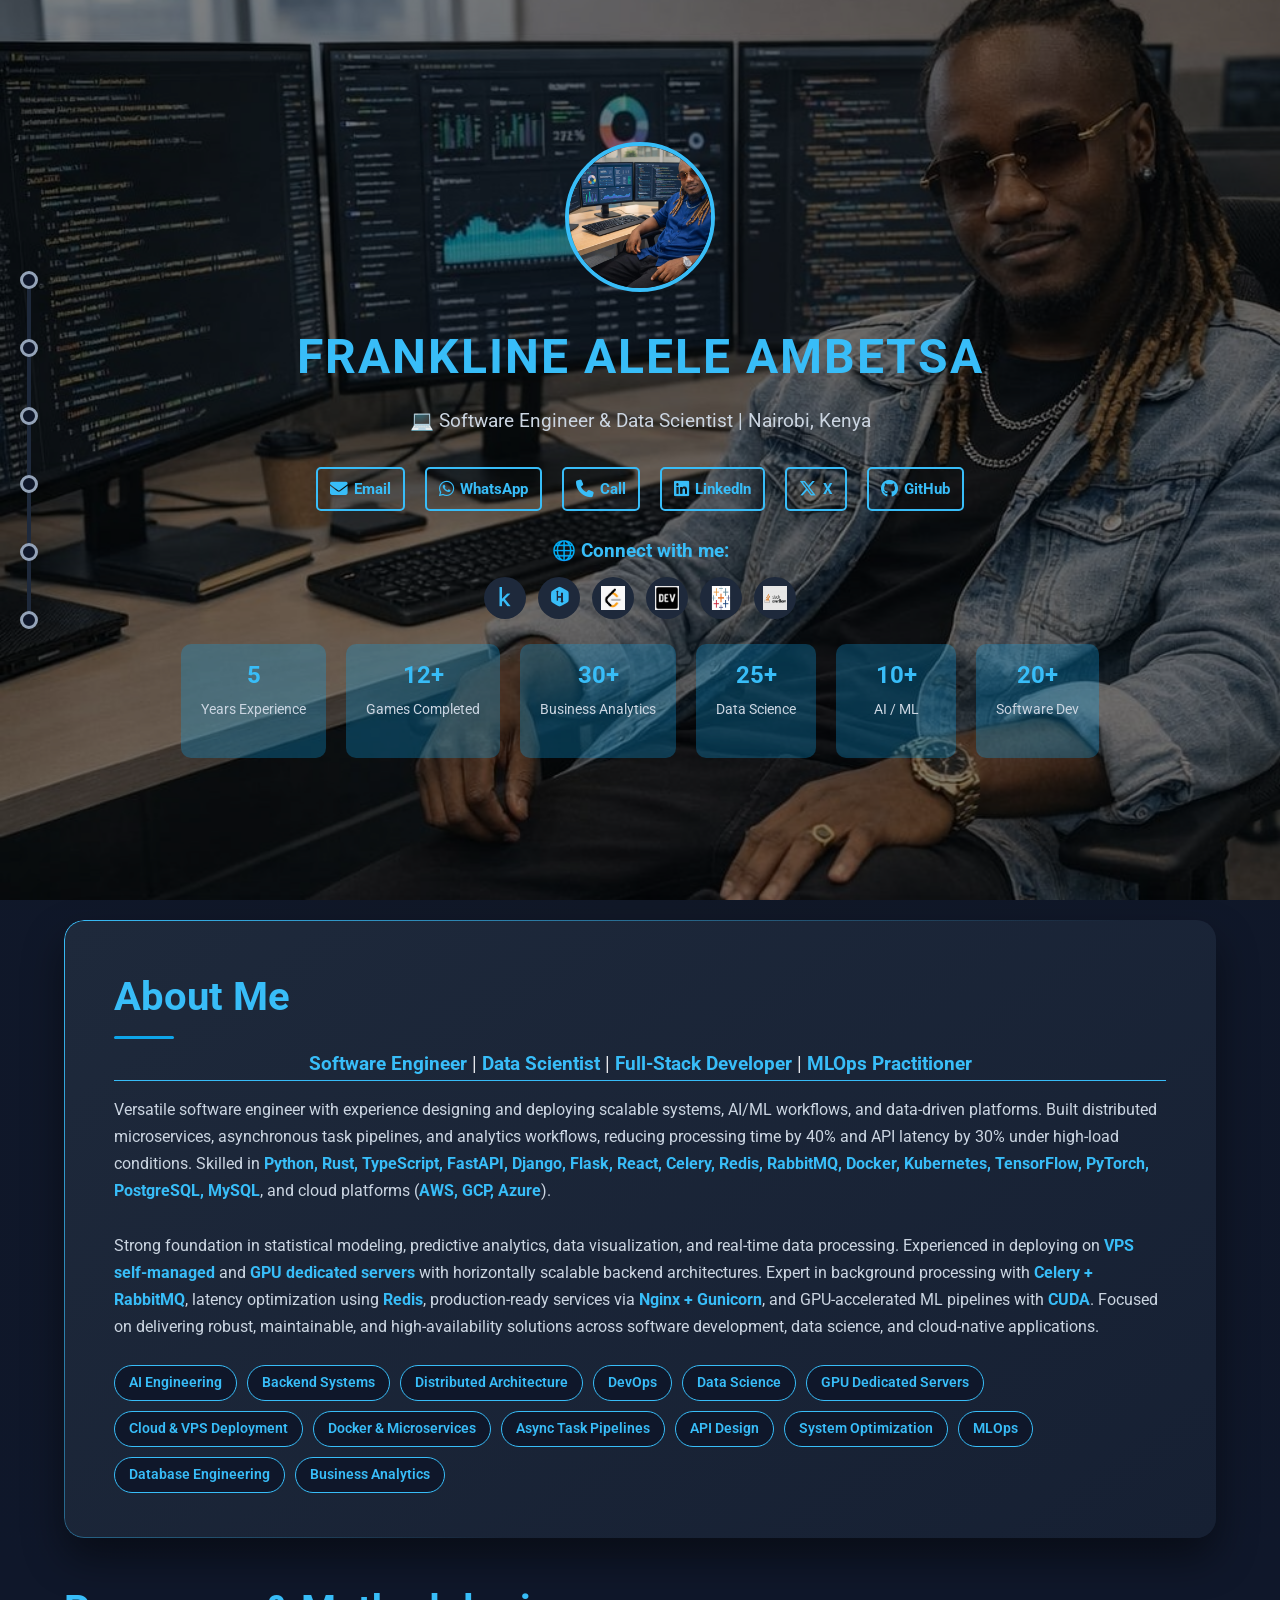
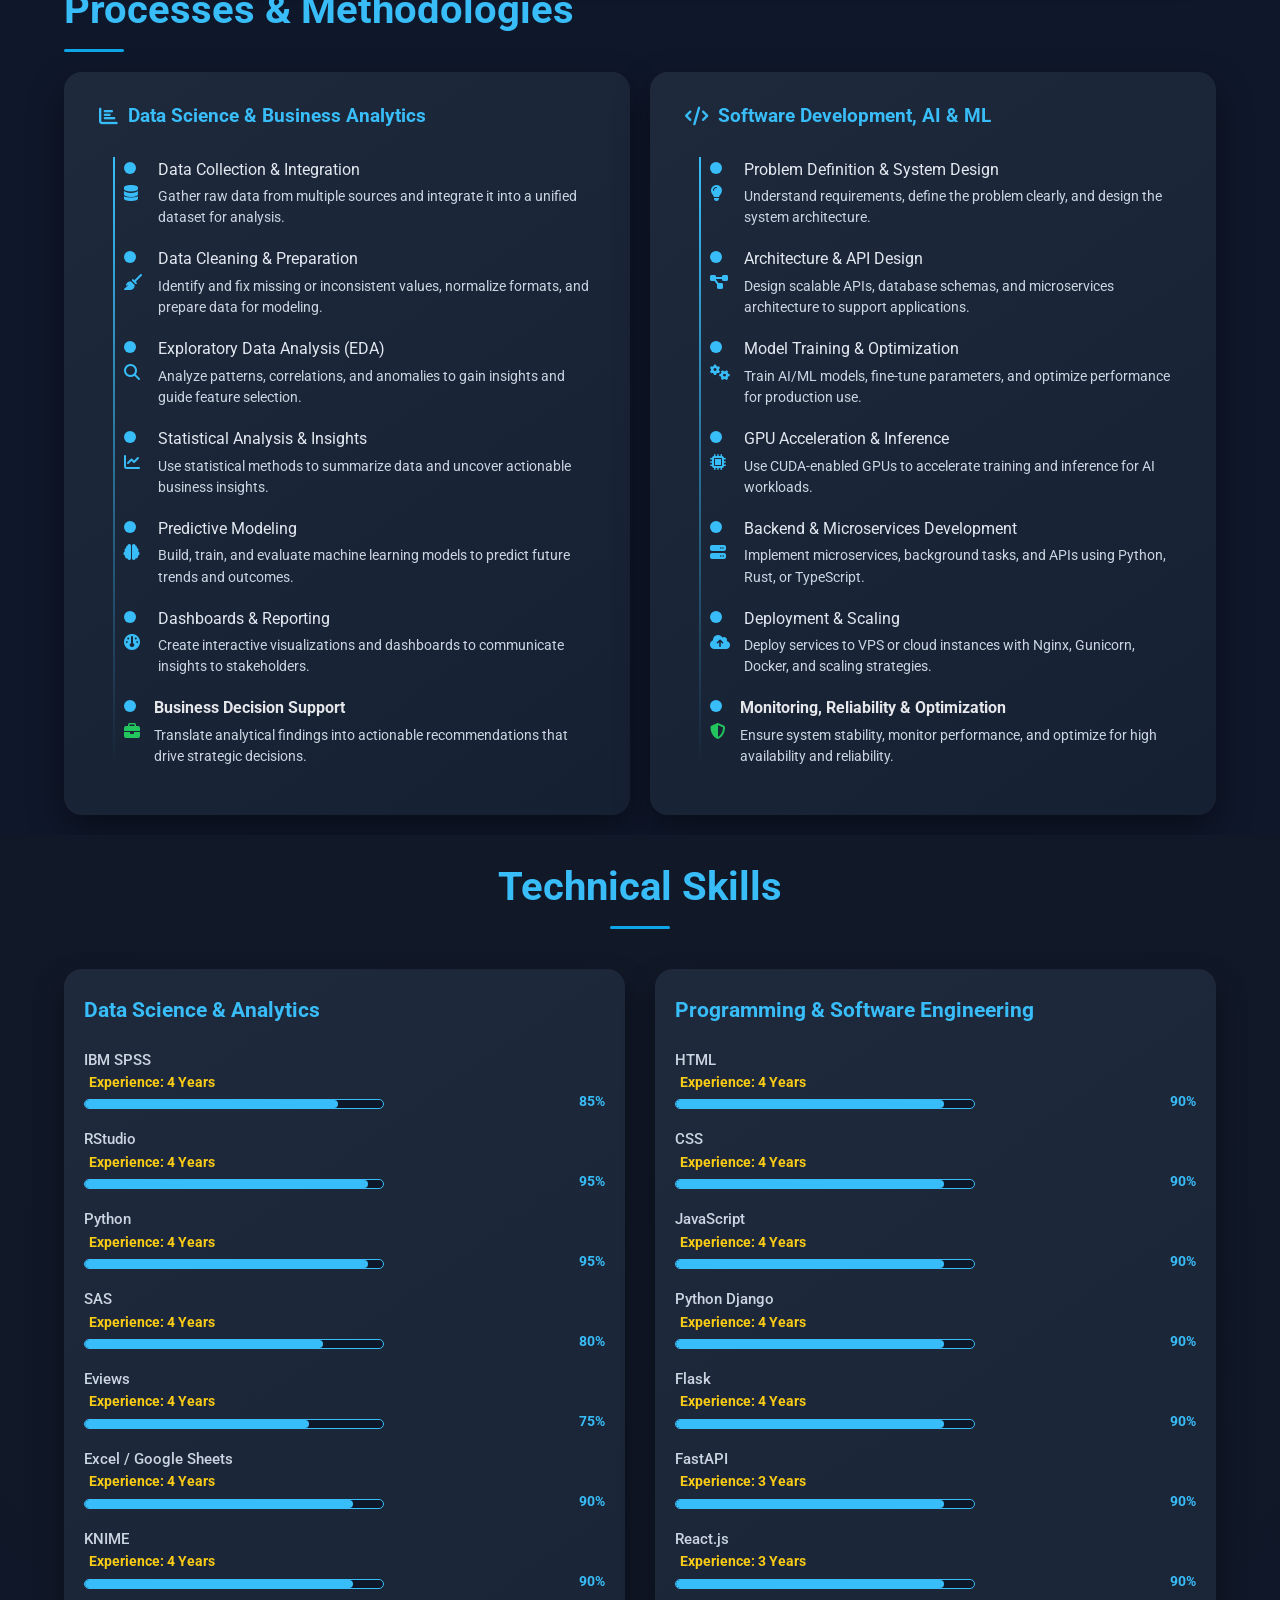
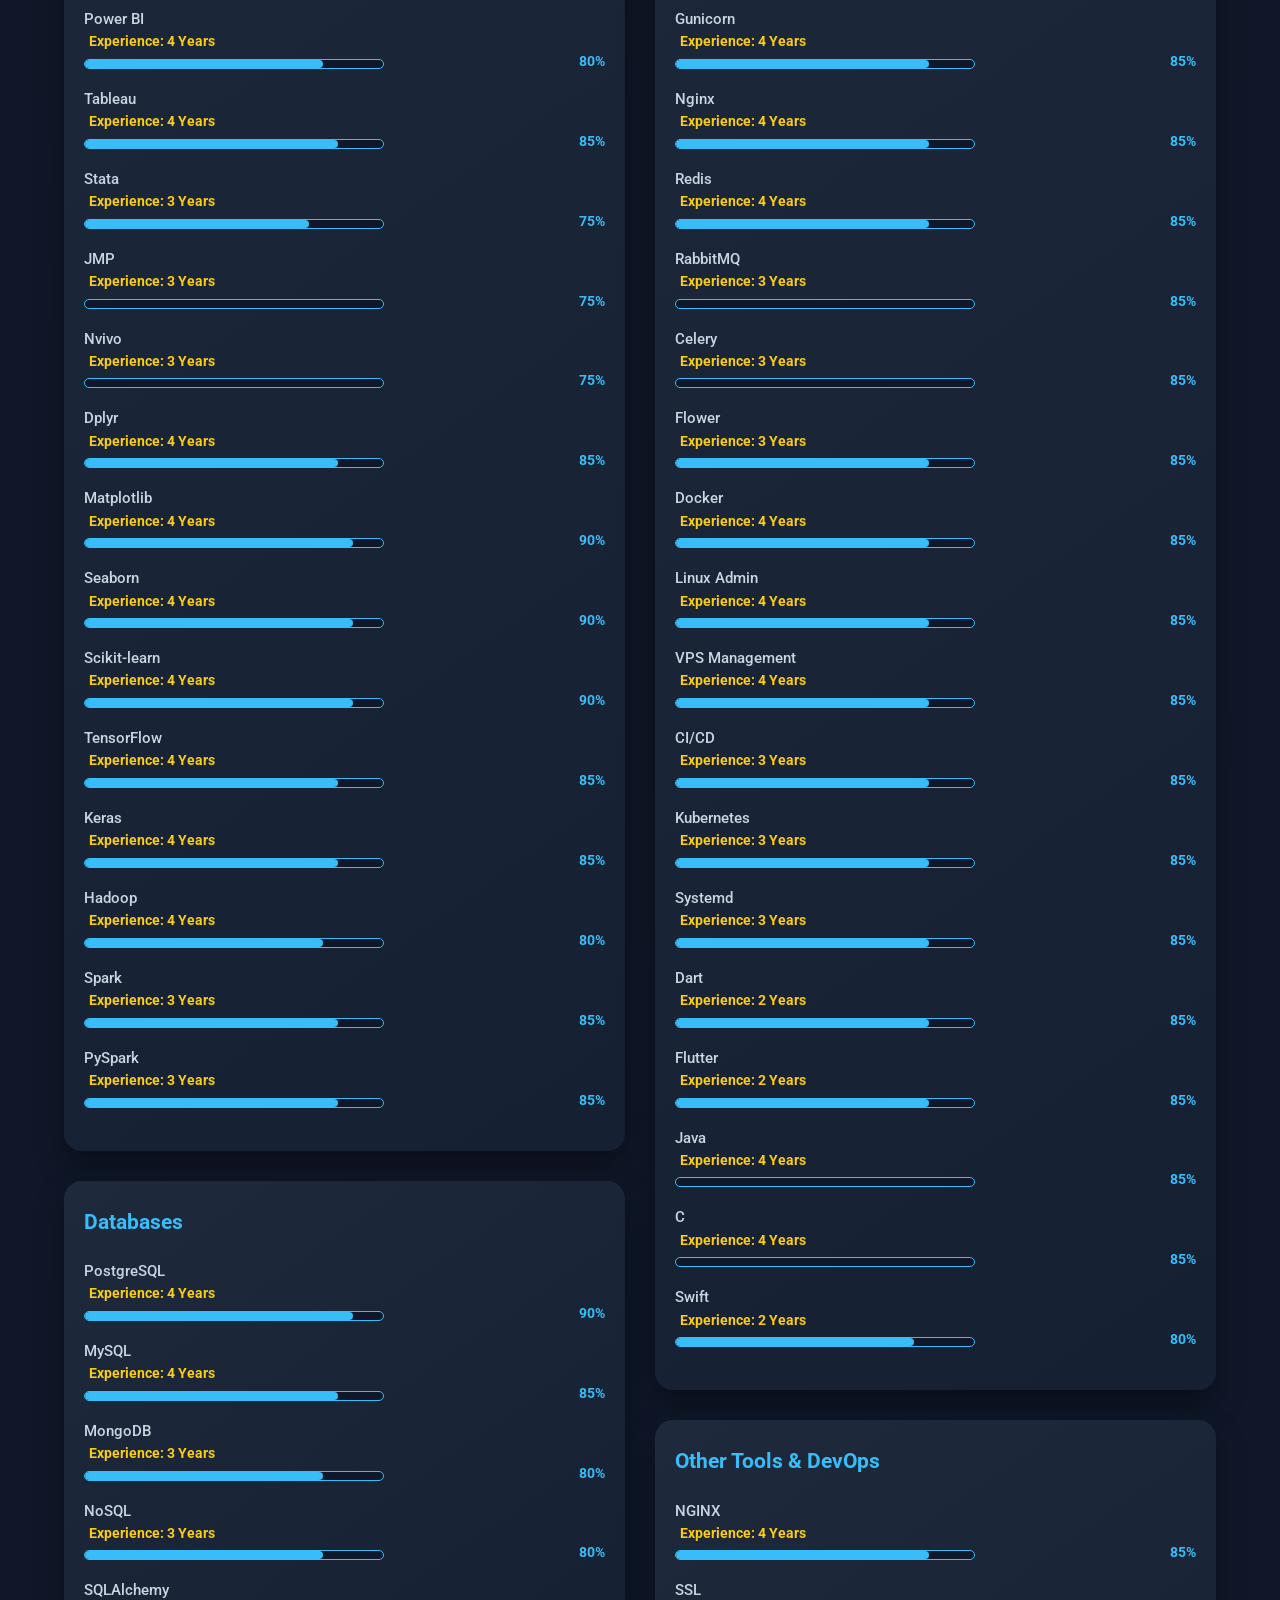
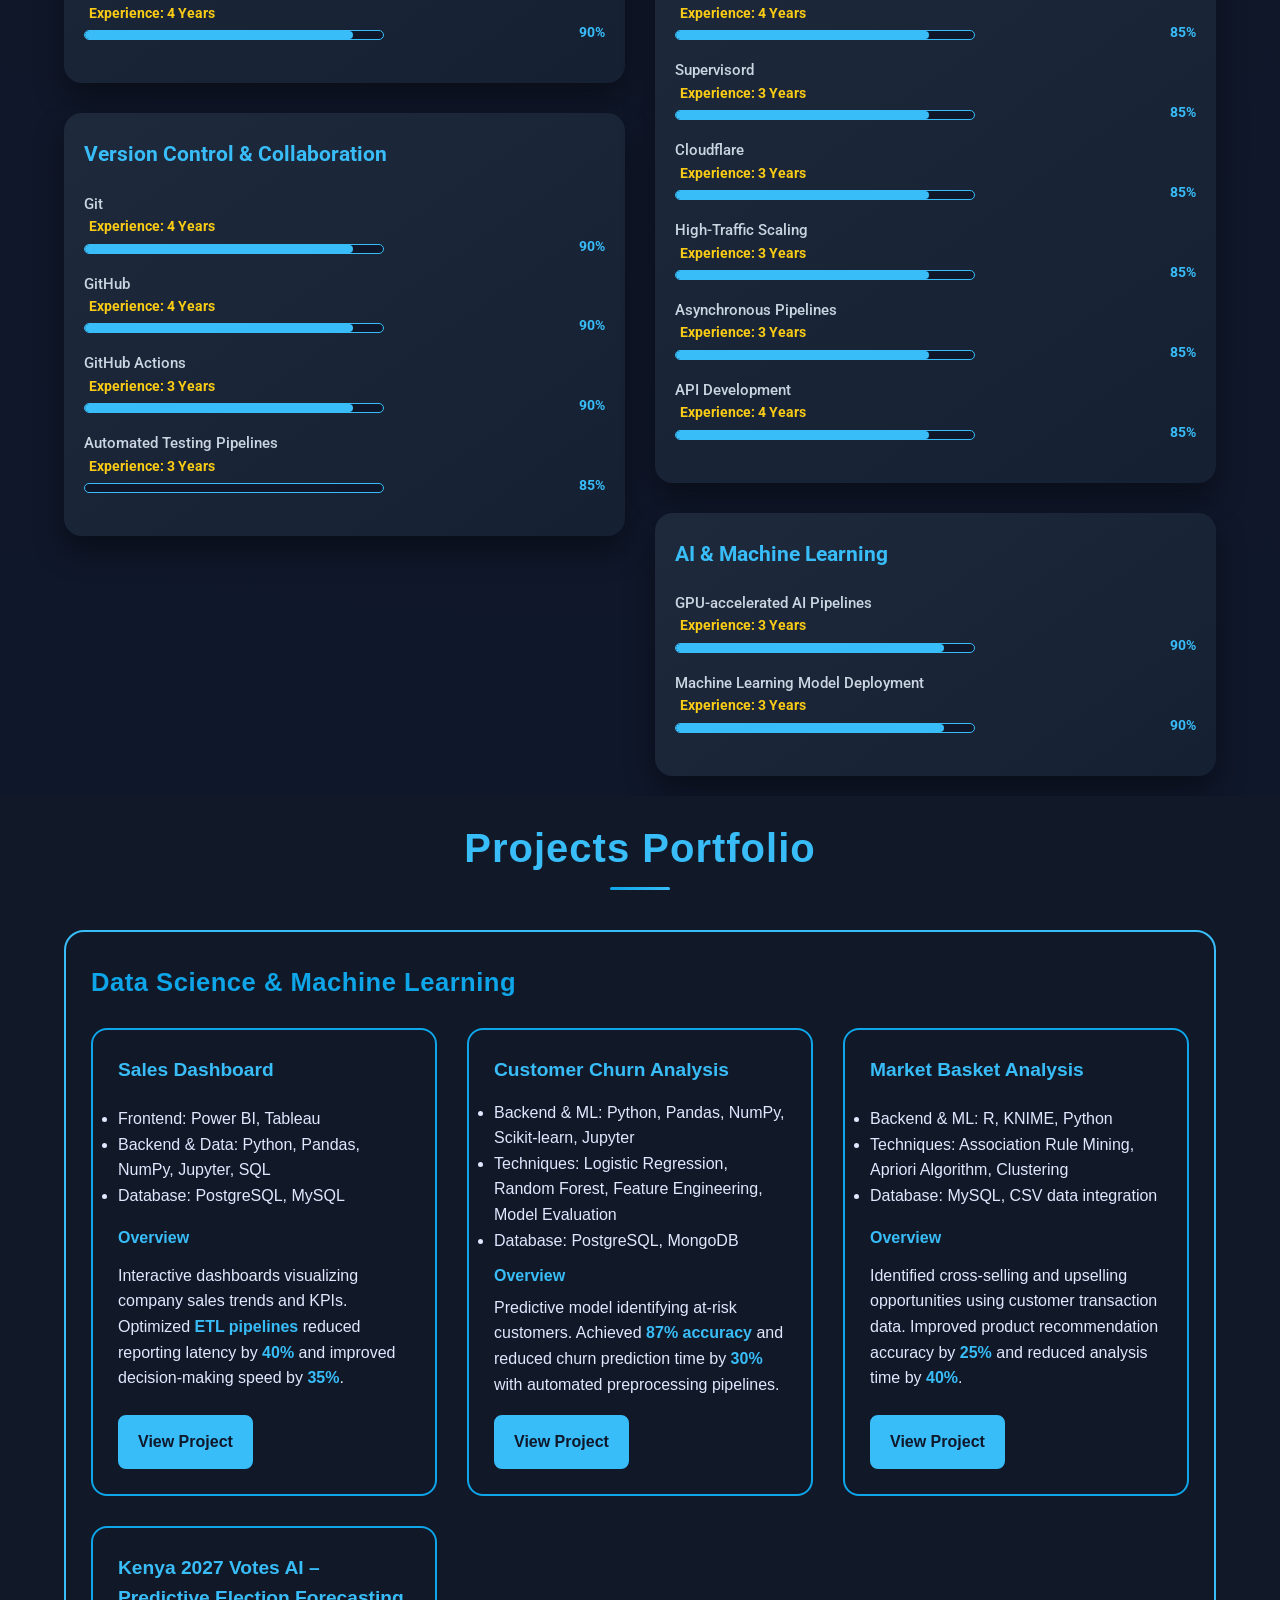
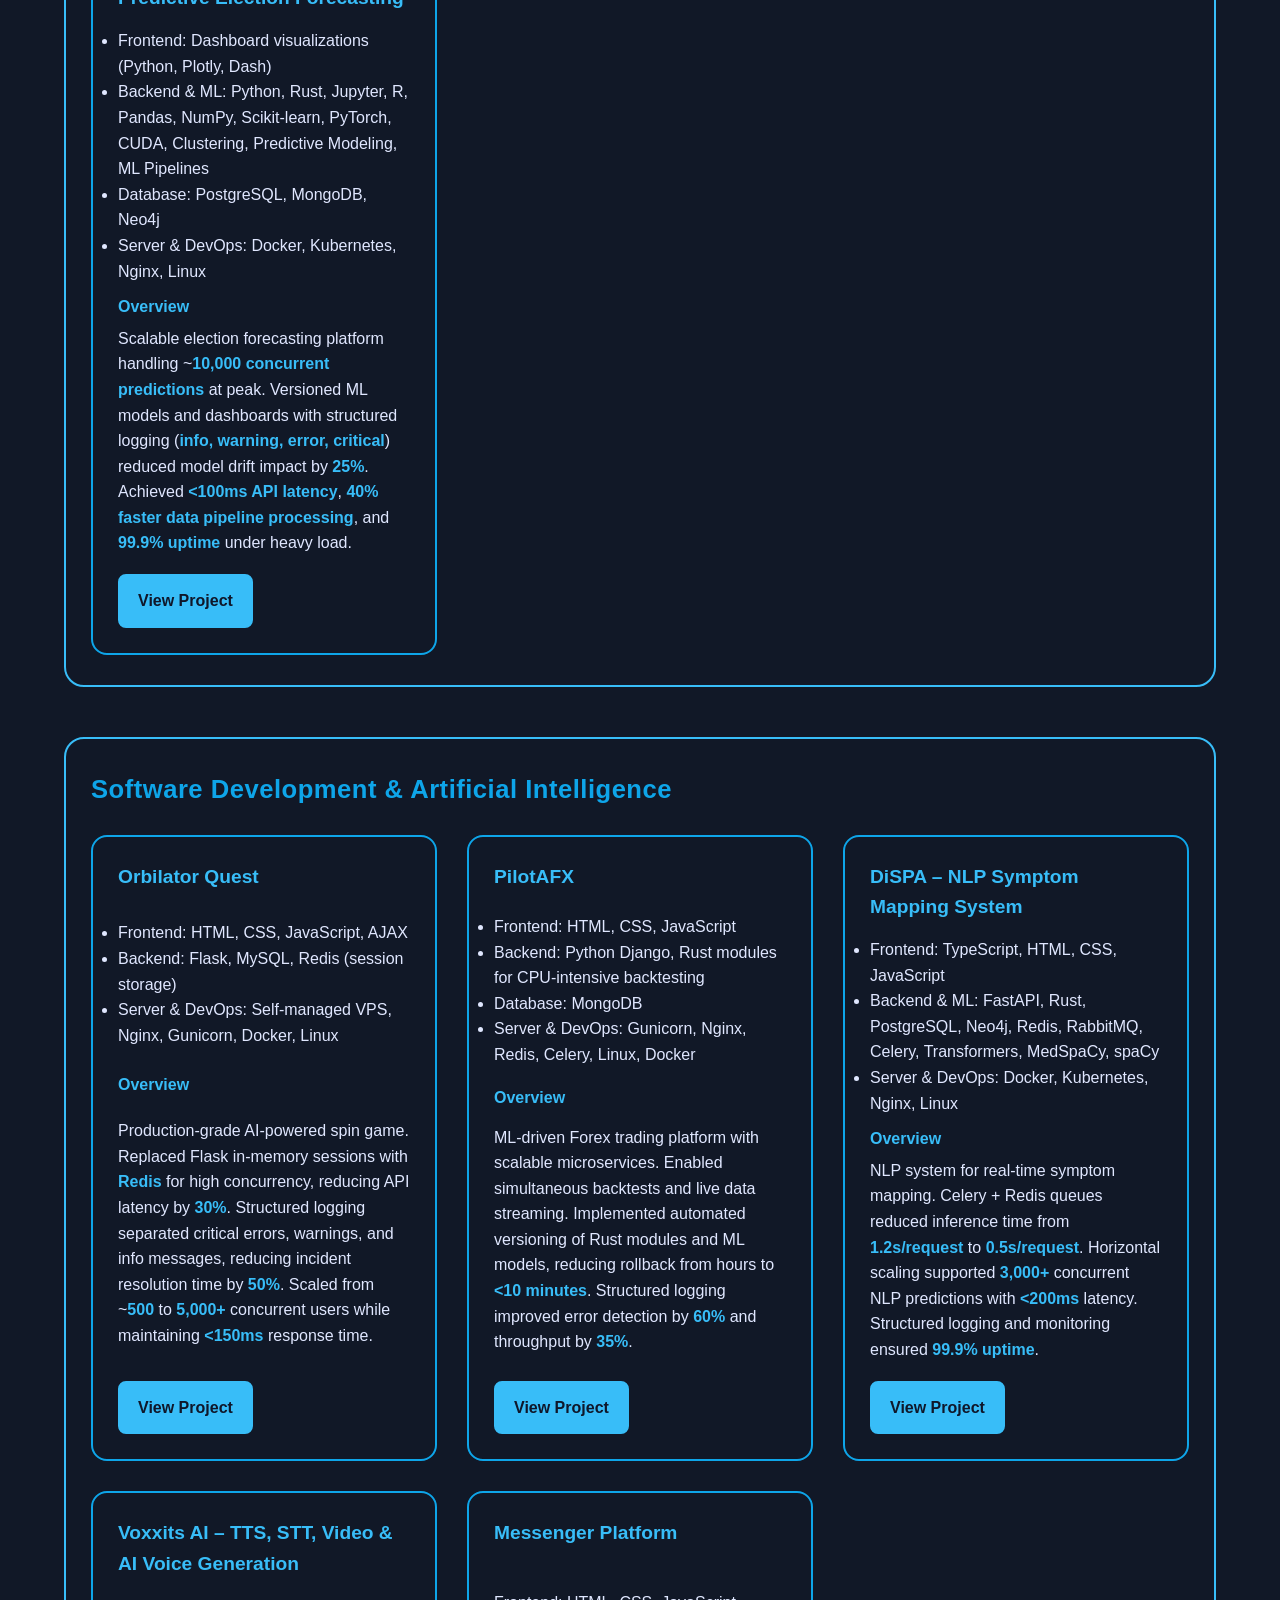
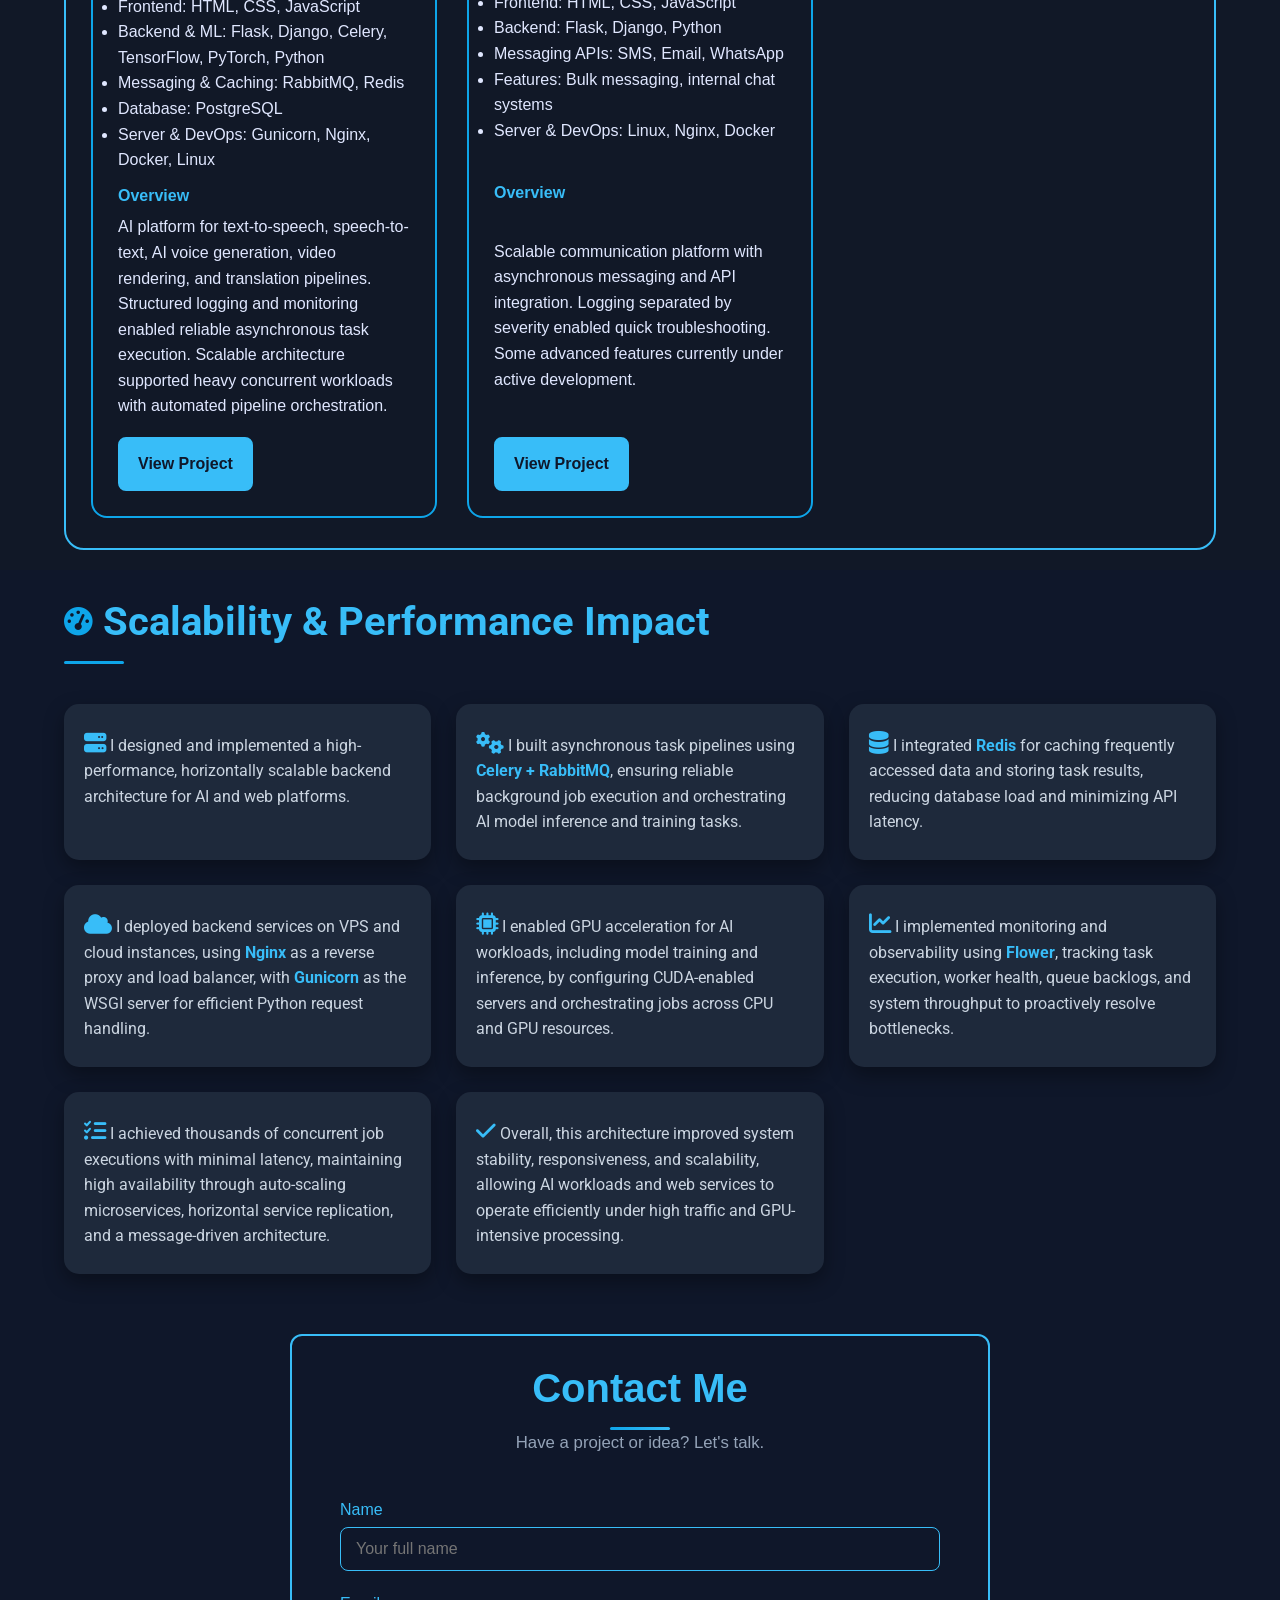
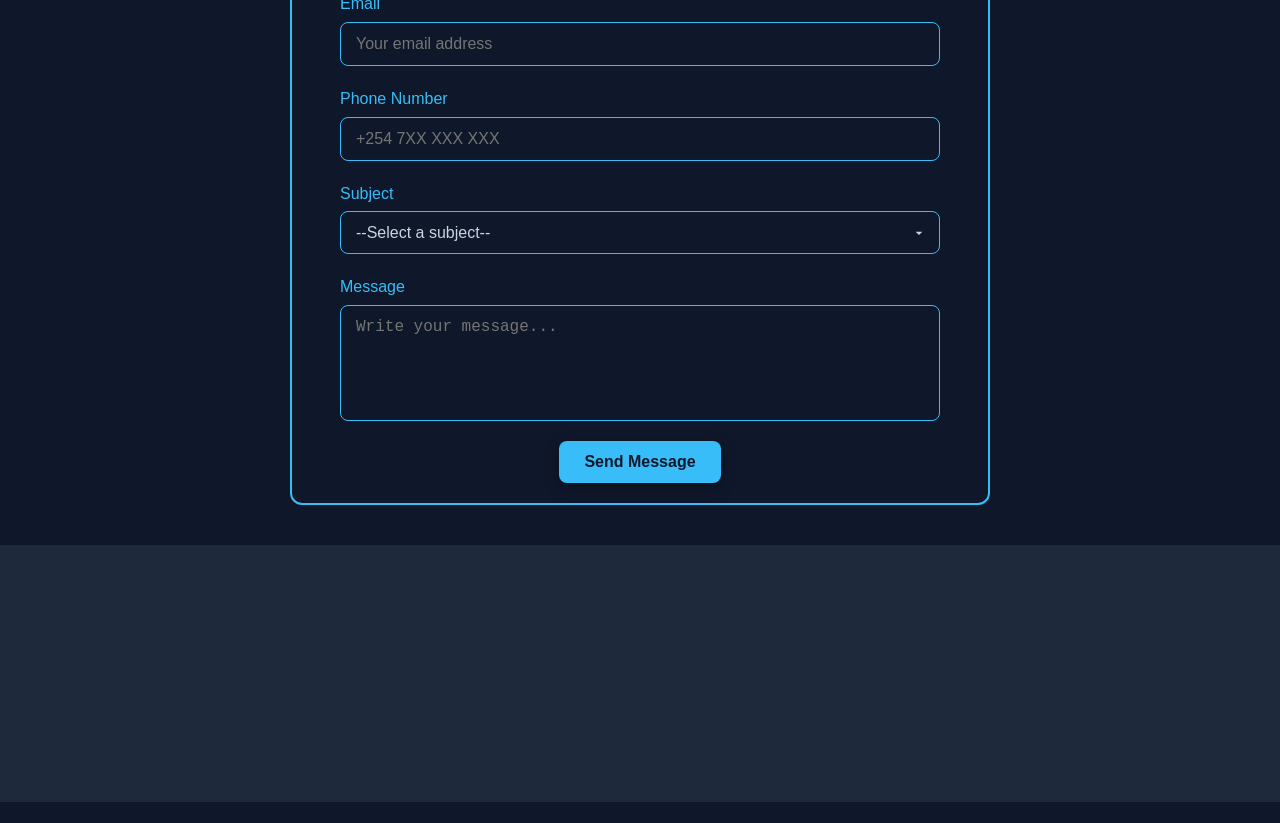
==== commit 7864c71f: "Add files via upload" ====
--- a/index.html
+++ b/index.html
@@ -140,30 +140,25 @@
                 <div class="container fade-in">
                     <div class="about-card">
                         <h2>About Me</h2>
-
+                        <!-- Top Roles -->
                         <p class="about-lead">
-                            Results-driven <strong>Software Engineer</strong> & <strong>Data Scientist</strong> specializing in
-                            AI systems, backend engineering, and scalable distributed platforms.
+                            <strong>Software Engineer</strong> | <strong>Data Scientist</strong> | <strong>Full-Stack Developer</strong> | <strong>MLOps Practitioner</strong>
                         </p>
 
                         <p class="about-body">
-                            I design and deploy high-traffic applications, asynchronous pipelines, and machine-learning
-                            workflows using <strong>Python, Rust, and TypeScript</strong>. My experience spans <strong>VPS self-managed</strong>
-                            and <strong>GPU dedicated server</strong> deployments, building horizontally scalable backend architectures
-                            for AI and web platforms. I engineer reliable background processing with <strong>Celery + RabbitMQ</strong>,
-                            optimize latency using <strong>Redis</strong> caching, and deliver production-ready services via
-                            <strong>Nginx</strong> and <strong>Gunicorn</strong> with Dockerized microservices. I also enable CUDA-powered
-                            GPU acceleration for model training and inference, implement observability with <strong>Flower</strong>,
-                            and design message-driven systems capable of handling thousands of concurrent jobs. 
-                            
-                            <br>
-                            <br>
-
-                            Beyond engineering, I apply <strong>Data Science and Business Analytics</strong> to transform raw data into
-                            actionable insights—building predictive models, performing statistical analysis, and creating dashboards
-                            and reports that support strategic decision-making. Backed by strong database engineering with PostgreSQL
-                            & MySQL (SQLAlchemy), I focus on performance optimization, high availability, and delivering AI-driven,
-                            data-informed solutions that create measurable business impact.
+                            Versatile software engineer with experience designing and deploying scalable systems, AI/ML workflows,
+                            and data-driven platforms. Built distributed microservices, asynchronous task pipelines,
+                            and analytics workflows, reducing processing time by 40% and API latency by 30% under high-load conditions.
+                            Skilled in <strong>Python, Rust, TypeScript, FastAPI, Django, Flask, React, Celery, Redis, RabbitMQ, Docker, Kubernetes,
+                                TensorFlow, PyTorch, PostgreSQL, MySQL</strong>, and cloud platforms (<strong>AWS, GCP, Azure</strong>).
+                            <br><br>
+
+                            Strong foundation in statistical modeling, predictive analytics, data visualization, and real-time data processing.
+                            Experienced in deploying on <strong>VPS self-managed</strong> and <strong>GPU dedicated servers</strong> with horizontally
+                            scalable backend architectures. Expert in background processing with <strong>Celery + RabbitMQ</strong>,
+                            latency optimization using <strong>Redis</strong>, production-ready services via <strong>Nginx + Gunicorn</strong>,
+                            and GPU-accelerated ML pipelines with <strong>CUDA</strong>. Focused on delivering robust, maintainable,
+                            and high-availability solutions across software development, data science, and cloud-native applications.
                         </p>
 
 
@@ -702,121 +697,156 @@
                     <h2>Projects Portfolio</h2>
                     <div class="projects-grid">
                         <!-- Data Science & ML -->
-                        <!-- Data Science & ML -->
-                        <div class="project-category fade-in">
-                            <h3>Data Science & Machine Learning</h3>
-                            <div class="project-cards">
-
-                            <!-- Project Cards -->
-                            <div class="project-card">
-                                <h5>Sales Dashboard</h5>
-                                <p>Interactive Power BI dashboard visualizing company sales trends and KPIs.</p>
-                                <a href="#" class="view-project" data-img="projects/sales_dashboard_dark_theme.png">View Project</a>
-                            </div>
-
-                            <div class="project-card">
-                                <h5>Customer Churn Analysis</h5>
-                                <p>Machine learning model predicting churn using Python and Scikit-learn.</p>
-                                <a href="#" class="view-project" data-img="projects/customer_churn_analysis.jpeg">View Project</a>
-                            </div>
-
-                            <div class="project-card">
-                                <h5>Market Basket Analysis</h5>
-                                <p>Association rule mining using R and KNIME to identify cross-selling opportunities.</p>
-                                <a href="#" class="view-project" data-img="projects/market_masket_analysis.jpg">View Project</a>
-                            </div>
-
-                                <div class="project-card">
-                                    <h5>Kenya 2027 Votes AI</h5>
-                                    <p>Predictive analytics for election outcomes with Python & Rust dashboards and APIs.</p>
-                                    <a href="https://kenyagenz.co.ke/stats/" target="_blank">View Project</a>
-                                </div>
-
-                            </div>
-                        </div>
-
-
-                        <!-- Software Development & AI -->
-                        <div class="project-category fade-in">
-                            <h3>Software Development & Artificial Intelligence</h3>
-
-                            <div class="project-cards">
-
-                                <div class="project-card">
-                                    <h5>Orbilator Quest</h5>
-                                    <p>
-                                        <strong>Frontend:</strong> HTML, CSS, JavaScript<br>
-                                        <strong>Backend:</strong> Flask, Jinja Templates, MySQL<br>
-                                        <strong>Server & DevOps:</strong> Gunicorn, NGINX, Redis, Linux<br>
-                                        <strong>Overview:</strong> Production-grade web platform optimized for performance,
-                                        scalability, and real-time interactions.
-                                    </p>
-                                    <a href="https://orbilator.com" target="_blank">View Project</a>
-                                </div>
-
-                                <div class="project-card">
-                                    <h5>PolotAFX</h5>
-                                    <p>
-                                        <strong>Frontend:</strong> HTML, CSS, JavaScript<br>
-                                        <strong>Backend:</strong> Flask, MySQL<br>
-                                        <strong>Server & DevOps:</strong> Linux, NGINX, Gunicorn<br>
-                                        <strong>Overview:</strong> Forex trading platform with custom trading workflows
-                                        and market-focused system architecture.
-                                    </p>
-                                    <a href="https://pilotafx.com" target="_blank">View Project</a>
-                                </div>
-
-                                <div class="project-card">
-                                    <h5>DATRail Analytics</h5>
-                                    <p>
-                                        <strong>Frontend:</strong> TypeScript, HTML, CSS, JavaScript, AJAX<br>
-                                        <strong>Backend:</strong> Django, Flask, FastAPI, Django Templates<br>
-                                        <strong>Database:</strong> PostgreSQL<br>
-                                        <strong>Overview:</strong> Advanced analytics and data visualization platform
-                                        designed for scalable, data-driven decision making.
-                                    </p>
-                                    <a href="https://datrailanalytics.wspaceai.com" target="_blank">View Project</a>
-                                </div>
-
-                                <div class="project-card">
-                                    <h5>Voxxits AI</h5>
-                                    <p>
-                                        <strong>Frontend:</strong> HTML, CSS, JavaScript<br>
-                                        <strong>Backend:</strong> Flask, Django, Celery (Async Tasks)<br>
-                                        <strong>Messaging & Caching:</strong> RabbitMQ, Redis<br>
-                                        <strong>Database:</strong> PostgreSQL<br>
-                                        <strong>Server & DevOps:</strong> Gunicorn, NGINX, Linux<br>
-                                        <strong>Overview:</strong> AI platform for TTS, STT, AI voices, video generation,
-                                        translation, and fully automated pipelines.
-                                    </p>
-                                    <a href="https://voxitts.wspaceai.com" target="_blank">View Project</a>
-                                </div>
-
-                                <div class="project-card">
-                                    <h5>Messenger Platform</h5>
-                                    <p>
-                                        <strong>Frontend:</strong> HTML, CSS, JavaScript<br>
-                                        <strong>Backend:</strong> Flask, Django<br>
-                                        <strong>Messaging:</strong> SMS, Email, WhatsApp APIs<br>
-                                        <strong>Features:</strong> Bulk messaging, internal chat systems<br>
-                                        <strong>Status:</strong> Some advanced features currently under active development.
-                                    </p>
-                                    <a href="https://messenger.wspaceai.com" target="_blank">View Project</a>
-                                </div>
-
-                            </div>
-                        </div>
-
+
+
+<!-- Data Science & Machine Learning -->
+<div class="project-category fade-in">
+    <h3>Data Science & Machine Learning</h3>
+    <div class="project-cards">
+
+        <!-- Sales Dashboard -->
+        <div class="project-card">
+            <h5>Sales Dashboard</h5>
+            <ul class="project-tech">
+                <li>Frontend: Power BI, Tableau</li>
+                <li>Backend & Data: Python, Pandas, NumPy, Jupyter, SQL</li>
+                <li>Database: PostgreSQL, MySQL</li>
+            </ul>
+            <h6>Overview</h6>
+            <p>Interactive dashboards visualizing company sales trends and KPIs. Optimized <strong>ETL pipelines</strong> reduced reporting latency by <strong>40%</strong> and improved decision-making speed by <strong>35%</strong>.</p>
+            <a href="#" class="view-project" data-img="projects/sales_dashboard_dark_theme.png">View Project</a>
+        </div>
+
+        <!-- Customer Churn Analysis -->
+        <div class="project-card">
+            <h5>Customer Churn Analysis</h5>
+            <ul class="project-tech">
+                <li>Backend & ML: Python, Pandas, NumPy, Scikit-learn, Jupyter</li>
+                <li>Techniques: Logistic Regression, Random Forest, Feature Engineering, Model Evaluation</li>
+                <li>Database: PostgreSQL, MongoDB</li>
+            </ul>
+            <h6>Overview</h6>
+            <p>Predictive model identifying at-risk customers. Achieved <strong>87% accuracy</strong> and reduced churn prediction time by <strong>30%</strong> with automated preprocessing pipelines.</p>
+            <a href="#" class="view-project" data-img="projects/customer_churn_analysis.jpeg">View Project</a>
+        </div>
+
+        <!-- Market Basket Analysis -->
+        <div class="project-card">
+            <h5>Market Basket Analysis</h5>
+            <ul class="project-tech">
+                <li>Backend & ML: R, KNIME, Python</li>
+                <li>Techniques: Association Rule Mining, Apriori Algorithm, Clustering</li>
+                <li>Database: MySQL, CSV data integration</li>
+            </ul>
+            <h6>Overview</h6>
+            <p>Identified cross-selling and upselling opportunities using customer transaction data. Improved product recommendation accuracy by <strong>25%</strong> and reduced analysis time by <strong>40%</strong>.</p>
+            <a href="#" class="view-project" data-img="projects/market_masket_analysis.jpg">View Project</a>
+        </div>
+
+        <!-- Kenya 2027 Votes AI -->
+        <div class="project-card">
+            <h5>Kenya 2027 Votes AI – Predictive Election Forecasting</h5>
+            <ul class="project-tech">
+                <li>Frontend: Dashboard visualizations (Python, Plotly, Dash)</li>
+                <li>Backend & ML: Python, Rust, Jupyter, R, Pandas, NumPy, Scikit-learn, PyTorch, CUDA, Clustering, Predictive Modeling, ML Pipelines</li>
+                <li>Database: PostgreSQL, MongoDB, Neo4j</li>
+                <li>Server & DevOps: Docker, Kubernetes, Nginx, Linux</li>
+            </ul>
+            <h6>Overview</h6>
+            <p>Scalable election forecasting platform handling ~<strong>10,000 concurrent predictions</strong> at peak. Versioned ML models and dashboards with structured logging (<strong>info, warning, error, critical</strong>) reduced model drift impact by <strong>25%</strong>. Achieved <strong>&lt;100ms API latency</strong>, <strong>40% faster data pipeline processing</strong>, and <strong>99.9% uptime</strong> under heavy load.</p>
+            <a href="#" class="view-project" data-img="projects/kenya_2027_votes_ai.jpg">View Project</a>
+        </div>
+
+    </div>
+</div>
+<!-- Software Development & AI -->
+<div class="project-category fade-in">
+    <h3>Software Development & Artificial Intelligence</h3>
+
+    <div class="project-cards">
+
+        <!-- Orbilator Quest -->
+        <div class="project-card">
+            <h5>Orbilator Quest</h5>
+            <ul class="project-tech">
+                <li>Frontend: HTML, CSS, JavaScript, AJAX</li>
+                <li>Backend: Flask, MySQL, Redis (session storage)</li>
+                <li>Server & DevOps: Self-managed VPS, Nginx, Gunicorn, Docker, Linux</li>
+            </ul>
+            <h6>Overview</h6>
+            <p>Production-grade AI-powered spin game. Replaced Flask in-memory sessions with <strong>Redis</strong> for high concurrency, reducing API latency by <strong>30%</strong>. Structured logging separated critical errors, warnings, and info messages, reducing incident resolution time by <strong>50%</strong>. Scaled from ~<strong>500</strong> to <strong>5,000+</strong> concurrent users while maintaining <strong>&lt;150ms</strong> response time.</p>
+            <a href="https://orbilator.com" target="_blank">View Project</a>
+        </div>
+
+        <!-- PilotAFX -->
+        <div class="project-card">
+            <h5>PilotAFX</h5>
+            <ul class="project-tech">
+                <li>Frontend: HTML, CSS, JavaScript</li>
+                <li>Backend: Python Django, Rust modules for CPU-intensive backtesting</li>
+                <li>Database: MongoDB</li>
+                <li>Server & DevOps: Gunicorn, Nginx, Redis, Celery, Linux, Docker</li>
+            </ul>
+            <h6>Overview</h6>
+            <p>ML-driven Forex trading platform with scalable microservices. Enabled simultaneous backtests and live data streaming. Implemented automated versioning of Rust modules and ML models, reducing rollback from hours to <strong>&lt;10 minutes</strong>. Structured logging improved error detection by <strong>60%</strong> and throughput by <strong>35%</strong>.</p>
+            <a href="https://pilotafx.com" target="_blank">View Project</a>
+        </div>
+
+        <!-- DiSPA -->
+        <div class="project-card">
+            <h5>DiSPA – NLP Symptom Mapping System</h5>
+            <ul class="project-tech">
+                <li>Frontend: TypeScript, HTML, CSS, JavaScript</li>
+                <li>Backend & ML: FastAPI, Rust, PostgreSQL, Neo4j, Redis, RabbitMQ, Celery, Transformers, MedSpaCy, spaCy</li>
+                <li>Server & DevOps: Docker, Kubernetes, Nginx, Linux</li>
+            </ul>
+            <h6>Overview</h6>
+            <p>NLP system for real-time symptom mapping. Celery + Redis queues reduced inference time from <strong>1.2s/request</strong> to <strong>0.5s/request</strong>. Horizontal scaling supported <strong>3,000+</strong> concurrent NLP predictions with <strong>&lt;200ms</strong> latency. Structured logging and monitoring ensured <strong>99.9% uptime</strong>.</p>
+            <a href="https://datrailanalytics.wspaceai.com" target="_blank">View Project</a>
+        </div>
+
+        <!-- Voxxits AI -->
+        <div class="project-card">
+            <h5>Voxxits AI – TTS, STT, Video & AI Voice Generation</h5>
+            <ul class="project-tech">
+                <li>Frontend: HTML, CSS, JavaScript</li>
+                <li>Backend & ML: Flask, Django, Celery, TensorFlow, PyTorch, Python</li>
+                <li>Messaging & Caching: RabbitMQ, Redis</li>
+                <li>Database: PostgreSQL</li>
+                <li>Server & DevOps: Gunicorn, Nginx, Docker, Linux</li>
+            </ul>
+            <h6>Overview</h6>
+            <p>AI platform for text-to-speech, speech-to-text, AI voice generation, video rendering, and translation pipelines. Structured logging and monitoring enabled reliable asynchronous task execution. Scalable architecture supported heavy concurrent workloads with automated pipeline orchestration.</p>
+            <a href="https://voxitts.wspaceai.com" target="_blank">View Project</a>
+        </div>
+
+        <!-- Messenger Platform -->
+        <div class="project-card">
+            <h5>Messenger Platform</h5>
+            <ul class="project-tech">
+                <li>Frontend: HTML, CSS, JavaScript</li>
+                <li>Backend: Flask, Django, Python</li>
+                <li>Messaging APIs: SMS, Email, WhatsApp</li>
+                <li>Features: Bulk messaging, internal chat systems</li>
+                <li>Server & DevOps: Linux, Nginx, Docker</li>
+            </ul>
+            <h6>Overview</h6>
+            <p>Scalable communication platform with asynchronous messaging and API integration. Logging separated by severity enabled quick troubleshooting. Some advanced features currently under active development.</p>
+            <a href="https://messenger.wspaceai.com" target="_blank">View Project</a>
+        </div>
+
+    </div>
+</div>
                     </div>
                 </div>
             </section>
 
             <!-- Modal for Viewing Projects -->
-            <div id="project-modal" style="display:none; position:fixed; top:0; left:0; width:100%; height:100%; background:rgba(0,0,0,0.8); justify-content:center; align-items:center; z-index:9999;">
-                <span id="modal-close" style="position:absolute; top:20px; right:30px; font-size:2rem; color:white; cursor:pointer;">&times;</span>
-                <img id="modal-img" src="" style="max-width:90%; max-height:90%; border-radius:10px; box-shadow:0 0 20px #000;">
+            <!-- Modal for Viewing Projects -->
+            <div id="project-modal">
+                <span id="modal-close">&times;</span>
+                <img id="modal-img" src="" alt="Project Image">
             </div>
-
 
             <section id="scalability">
                 <div class="container">
@@ -884,19 +914,18 @@
 
                         <div class="form-group">
                             <label for="subject">Subject</label>
-                                <select id="subject" name="subject" required>
-                                    <option value="">--Select a subject--</option>
-                                    <option value="project">Project Inquiry</option>
-                                    <option value="collaboration">Collaboration</option>
-                                    <option value="job">Job Opportunity</option>
-                                    <option value="consulting">Consulting / Advisory</option>
-                                    <option value="freelance">Freelance Work</option>
-                                    <option value="internship">Internship / Mentorship</option>
-                                    <option value="speaking">Speaking / Workshops</option>
-                                    <option value="partnership">Business Partnership</option>
-                                    <option value="other">Other</option>
-                                </select>
-
+                            <select id="subject" name="subject" required>
+                                <option value="">--Select a subject--</option>
+                                <option value="project">Project Inquiry</option>
+                                <option value="collaboration">Collaboration</option>
+                                <option value="job">Job Opportunity</option>
+                                <option value="consulting">Consulting / Advisory</option>
+                                <option value="freelance">Freelance Work</option>
+                                <option value="internship">Internship / Mentorship</option>
+                                <option value="speaking">Speaking / Workshops</option>
+                                <option value="partnership">Business Partnership</option>
+                                <option value="other">Other</option>
+                            </select>
                             <input type="text" id="subject-other" name="subject_other" placeholder="Specify other subject" style="display:none; margin-top:8px;">
                         </div>
 
--- a/style.css
+++ b/style.css
@@ -504,7 +504,7 @@
 
 /* ---------- SECTIONS ---------- */
 section {
-    padding: 80px 0;
+    padding: 20px 0;
     position: relative;
 }
 
@@ -536,7 +536,7 @@
 /* ---------- TABLET (≤768px) ---------- */
 @media (max-width: 768px) {
     section {
-        padding: 60px 0;
+        padding: 10px 0;
     }
 
     .container {
@@ -557,7 +557,7 @@
 /* ---------- MOBILE (≤480px) ---------- */
 @media (max-width: 480px) {
     section {
-        padding: 50px 0;
+        padding: 10px 0;
     }
 
     .container {
@@ -617,6 +617,8 @@
     font-size: 1.2rem;
     color: #e5e7eb;
     margin-bottom: 15px;
+    text-align: center;
+    border-bottom: 1px solid #38bdf8;
 }
 
 .about-body {
@@ -787,7 +789,7 @@
 .process-tree {
     display: grid;
     grid-template-columns: repeat(auto-fit, minmax(420px, 1fr));
-    gap: 40px;
+    gap: 20px;
 }
 
 .process-branch {
@@ -977,7 +979,6 @@
 /* ---------- SKILLS SECTION ---------- */
 #skills {
     background: radial-gradient(circle at top, #111827, #0f172a);
-    padding: 80px 20px;
 }
 
 #skills h2 {
@@ -1198,19 +1199,16 @@
     }
 }
 
-
-/* ---------- PROJECTS SECTION ---------- */
 /* ---------- PROJECTS SECTION ---------- */
 #projects {
-    padding: 80px 0;
     background: #111827;
     font-family: 'Inter', sans-serif;
-    color: #e0e7ff; /* lighter base text for readability */
+    color: #e0e7ff; /* lighter base text */
 }
 
 #projects h2 {
     font-size: 2.5rem;
-    color: #38bdf8; /* neon blue */
+    color: #38bdf8;
     text-align: center;
     margin-bottom: 50px;
     position: relative;
@@ -1257,16 +1255,18 @@
     font-weight: 600;
 }
 
-/* Project Cards */
+/* Project Cards - Wider and Responsive */
 .project-cards {
     display: grid;
-    grid-template-columns: repeat(auto-fit, minmax(240px,1fr));
-    gap: 25px;
-}
+    grid-template-columns: repeat(auto-fit, minmax(320px, 1fr));
+    gap: 30px;
+}
+
+/* Individual Project Card */
 .project-card {
     border: 2px solid #0ea5e9;
     border-radius: 16px;
-    padding: 20px;
+    padding: 25px;
     display: flex;
     flex-direction: column;
     justify-content: space-between;
@@ -1274,39 +1274,51 @@
     transform: translateY(40px) rotateX(15deg) scale(0.95);
     transition: all 0.8s cubic-bezier(0.22,1,0.36,1);
     position: relative;
+    background: transparent;
 }
 .project-card.visible {
     opacity: 1;
     transform: translateY(0) rotateX(0) scale(1);
 }
+
+/* Card Headings */
 .project-card h5 {
-    color: #38bdf8; /* neon blue heading */
-    font-size: 1.15rem;
-    margin-bottom: 12px;
+    color: #38bdf8;
+    font-size: 1.2rem;
+    margin-bottom: 14px;
     font-weight: 600;
 }
+
+/* Card Paragraphs */
 .project-card p {
-    color: #e0e7ff; /* light text for readability */
-    font-size: 0.95rem;
-    line-height: 1.5;
-    margin-bottom: 15px;
+    color: #e0e7ff;
+    font-size: 1rem;
+    line-height: 1.6;
+    margin-bottom: 18px;
+}
+
+/* Card Overview headings */
+.project-card h6 {
+    font-size: 1rem;
+    margin: 10px 0 6px;
+    font-weight: 600;
+    color: #38bdf8;
 }
 
 /* Buttons */
 .project-card a {
     align-self: flex-start;
-    padding: 10px 16px;
+    padding: 12px 18px;
     font-weight: 600;
     text-decoration: none;
     border-radius: 8px;
     color: #0f172a;
-    background: #38bdf8; /* bright blue button */
+    background: #38bdf8;
     border: 2px solid #38bdf8;
     transition: all 0.4s ease;
     position: relative;
     overflow: hidden;
 }
-
 .project-card a::after {
     content: '';
     position: absolute;
@@ -1331,147 +1343,85 @@
     transform: translateY(0) scale(1);
 }
 
-
-/* Highlight tech labels inside project descriptions */
+/* Simple strong styling for emphasis inside project paragraphs */
 .project-card p strong {
-    display: inline-block;
-    margin-right: 6px;
-    margin-bottom: 4px;
-    padding: 2px 8px;
-    font-size: 0.75rem;
+    color: #38bdf8;
     font-weight: 600;
-    letter-spacing: 0.4px;
-    text-transform: uppercase;
-
-    color: #0f172a;
-    background: linear-gradient(135deg, #38bdf8, #0ea5e9);
-    border-radius: 6px;
-
-    box-shadow: 0 4px 10px rgba(56,189,248,0.25);
-}
-
-/* Slight spacing after each line */
-.project-card p strong + span,
-.project-card p strong + br {
-    margin-bottom: 6px;
-}
-
-/* Optional hover polish */
-.project-card:hover p strong {
-    box-shadow: 0 6px 14px rgba(56,189,248,0.35);
 }
 
 /* ---------- TABLET (≤768px) ---------- */
 @media (max-width: 768px) {
-    #projects {
-        padding: 60px 15px;
-    }
-
-    #projects h2 {
-        font-size: 2.2rem;
-        margin-bottom: 40px;
-    }
-
-    #projects h2::after {
-        width: 50px;
-        height: 3px;
-    }
-
-    .project-category {
-        padding: 25px 20px;
-    }
-
-    .project-category h3 {
-        font-size: 1.4rem;
-        margin-bottom: 20px;
-    }
-
-    .project-cards {
-        gap: 20px;
-        grid-template-columns: repeat(auto-fit, minmax(200px, 1fr));
-    }
-
-    .project-card {
-        padding: 18px;
-    }
-
-    .project-card h5 {
-        font-size: 1rem;
-    }
-
-    .project-card p {
-        font-size: 0.9rem;
-    }
-
-    .project-card a {
-        padding: 8px 14px;
-        font-size: 0.9rem;
-    }
-
-    .project-card p strong {
-        font-size: 0.7rem;
-    }
+    #projects { padding: 60px 15px; }
+    #projects h2 { font-size: 2.2rem; margin-bottom: 40px; }
+    #projects h2::after { width: 50px; height: 3px; }
+    .project-category { padding: 25px 20px; }
+    .project-category h3 { font-size: 1.4rem; margin-bottom: 20px; }
+    .project-cards { gap: 20px; grid-template-columns: repeat(auto-fit, minmax(200px, 1fr)); }
+    .project-card { padding: 18px; }
+    .project-card h5 { font-size: 1rem; }
+    .project-card h6 { font-size: 0.95rem; }
+    .project-card p { font-size: 0.9rem; }
+    .project-card a { padding: 8px 14px; font-size: 0.9rem; }
+    .project-card p strong { font-size: 0.7rem; }
 }
 
 /* ---------- MOBILE (≤480px) ---------- */
 @media (max-width: 480px) {
-    #projects {
-        padding: 50px 10px;
-    }
-
-    #projects h2 {
-        font-size: 1.8rem;
-        margin-bottom: 30px;
-    }
-
-    #projects h2::after {
-        width: 40px;
-        height: 2.5px;
-    }
-
-    .project-category {
-        padding: 20px 15px;
-    }
-
-    .project-category h3 {
-        font-size: 1.2rem;
-        margin-bottom: 15px;
-    }
-
-    .project-cards {
-        gap: 15px;
-        grid-template-columns: 1fr; /* single column on mobile */
-    }
-
-    .project-card {
-        padding: 15px;
-    }
-
-    .project-card h5 {
-        font-size: 0.95rem;
-    }
-
-    .project-card p {
-        font-size: 0.85rem;
-    }
-
-    .project-card a {
-        padding: 7px 12px;
-        font-size: 0.85rem;
-    }
-
-    .project-card p strong {
-        font-size: 0.65rem;
-    }
-}
-
+    #projects { padding: 50px 10px; }
+    #projects h2 { font-size: 1.8rem; margin-bottom: 30px; }
+    #projects h2::after { width: 40px; height: 2.5px; }
+    .project-category { padding: 20px 15px; }
+    .project-category h3 { font-size: 1.2rem; margin-bottom: 15px; }
+    .project-cards { gap: 15px; grid-template-columns: 1fr; }
+    .project-card { padding: 15px; }
+    .project-card h5 { font-size: 0.95rem; }
+    .project-card h6 { font-size: 0.85rem; }
+    .project-card p { font-size: 0.85rem; }
+    .project-card a { padding: 7px 12px; font-size: 0.85rem; }
+    .project-card p strong { font-size: 0.65rem; }
+}
+
+/* ---------- PROJECT MODAL ---------- */
+#project-modal {
+    display: none;
+    position: fixed;
+    top: 0;
+    left: 0;
+    width: 100%;
+    height: 100%;
+    background: rgba(0,0,0,0.8);
+    justify-content: center;
+    align-items: center;
+    z-index: 9999;
+    flex-direction: column;
+}
+
+#project-modal img {
+    max-width: 90%;
+    max-height: 90%;
+    border-radius: 10px;
+    box-shadow: 0 0 20px #000;
+}
+
+#modal-close {
+    position: absolute;
+    top: 20px;
+    right: 30px;
+    font-size: 2rem;
+    color: white;
+    cursor: pointer;
+    transition: color 0.3s ease;
+}
+
+#modal-close:hover {
+    color: #38bdf8;
+}
 
 
 
 
 /* ---------- SCALABILITY / PERFORMANCE SECTION ---------- */
 #scalability {
-    padding: 80px 0;
     background: #0f172a;
 }
 
@@ -1638,7 +1588,6 @@
 
 /* ---------- CONTACT SECTION ---------- */
 #contact {
-    padding: 30px 20px;
     background: #0f172a;
     color: #cbd5e1;
     font-family: 'Inter', sans-serif;
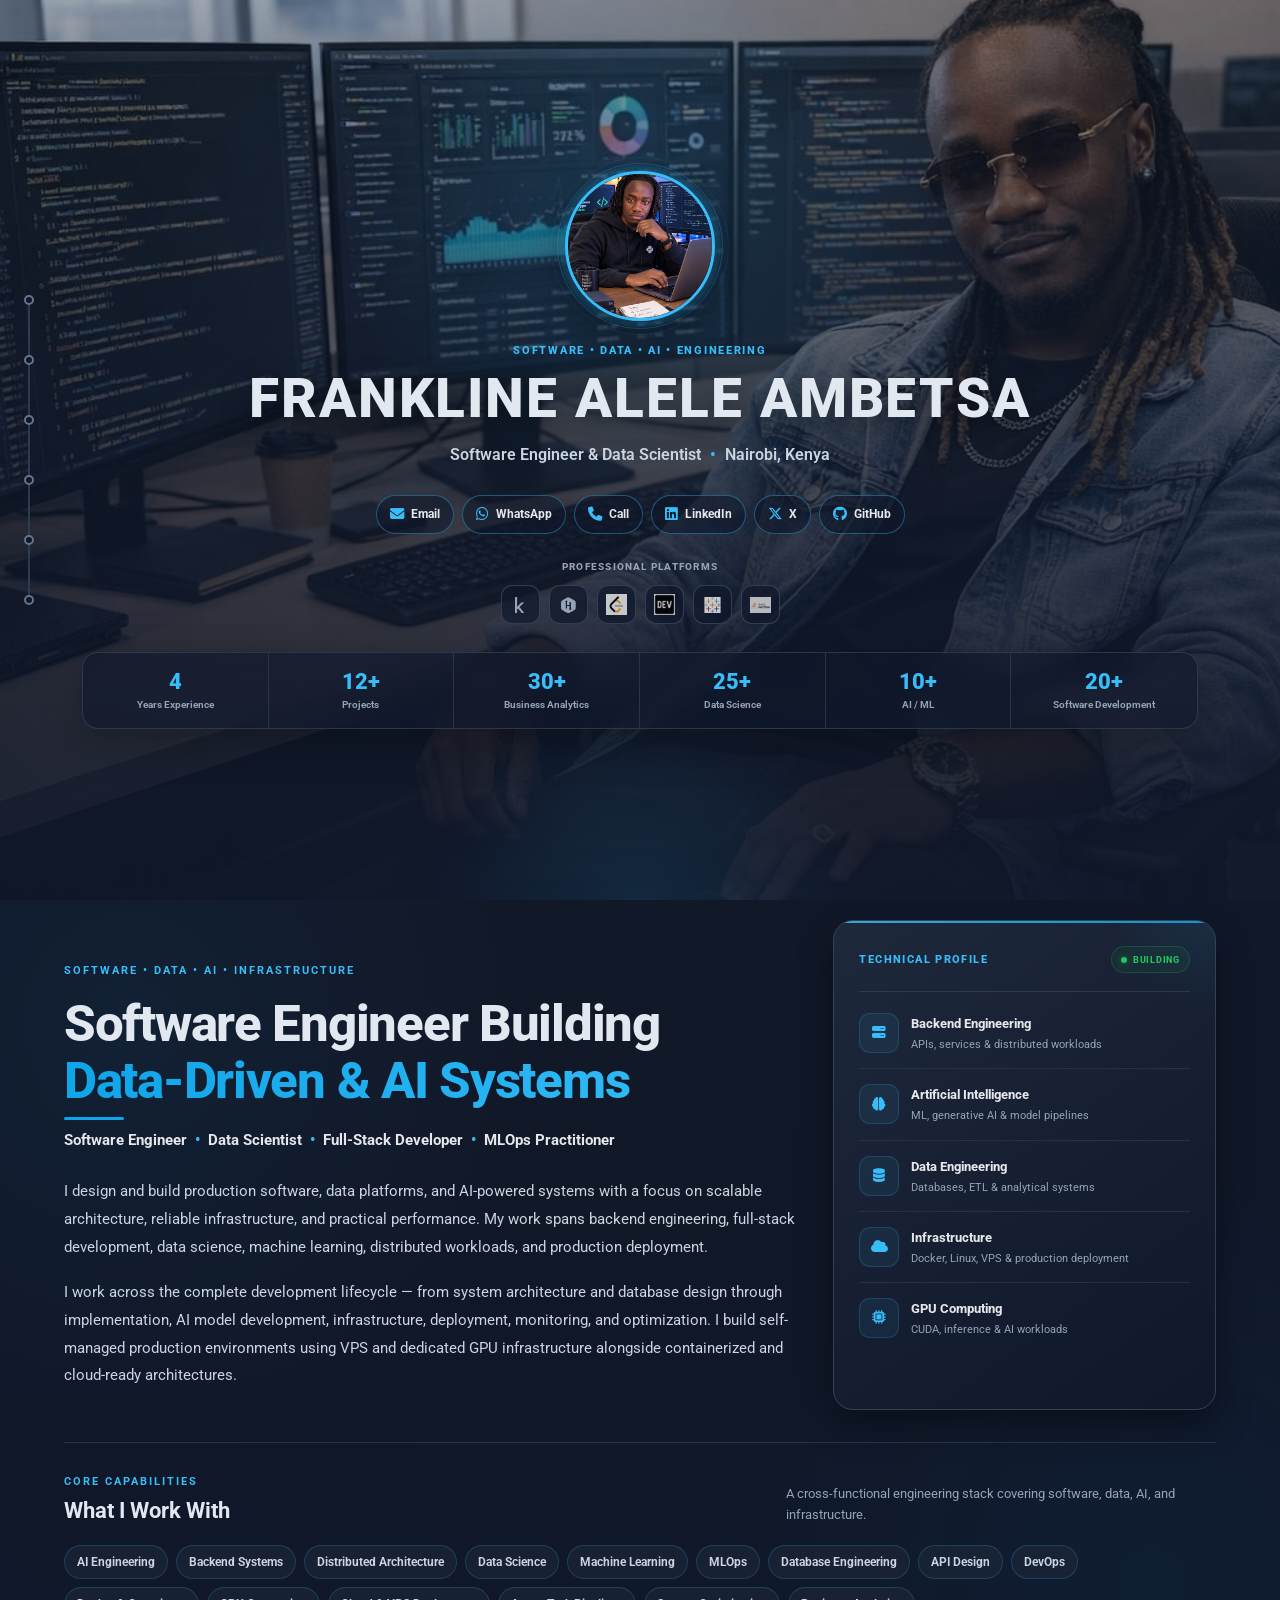
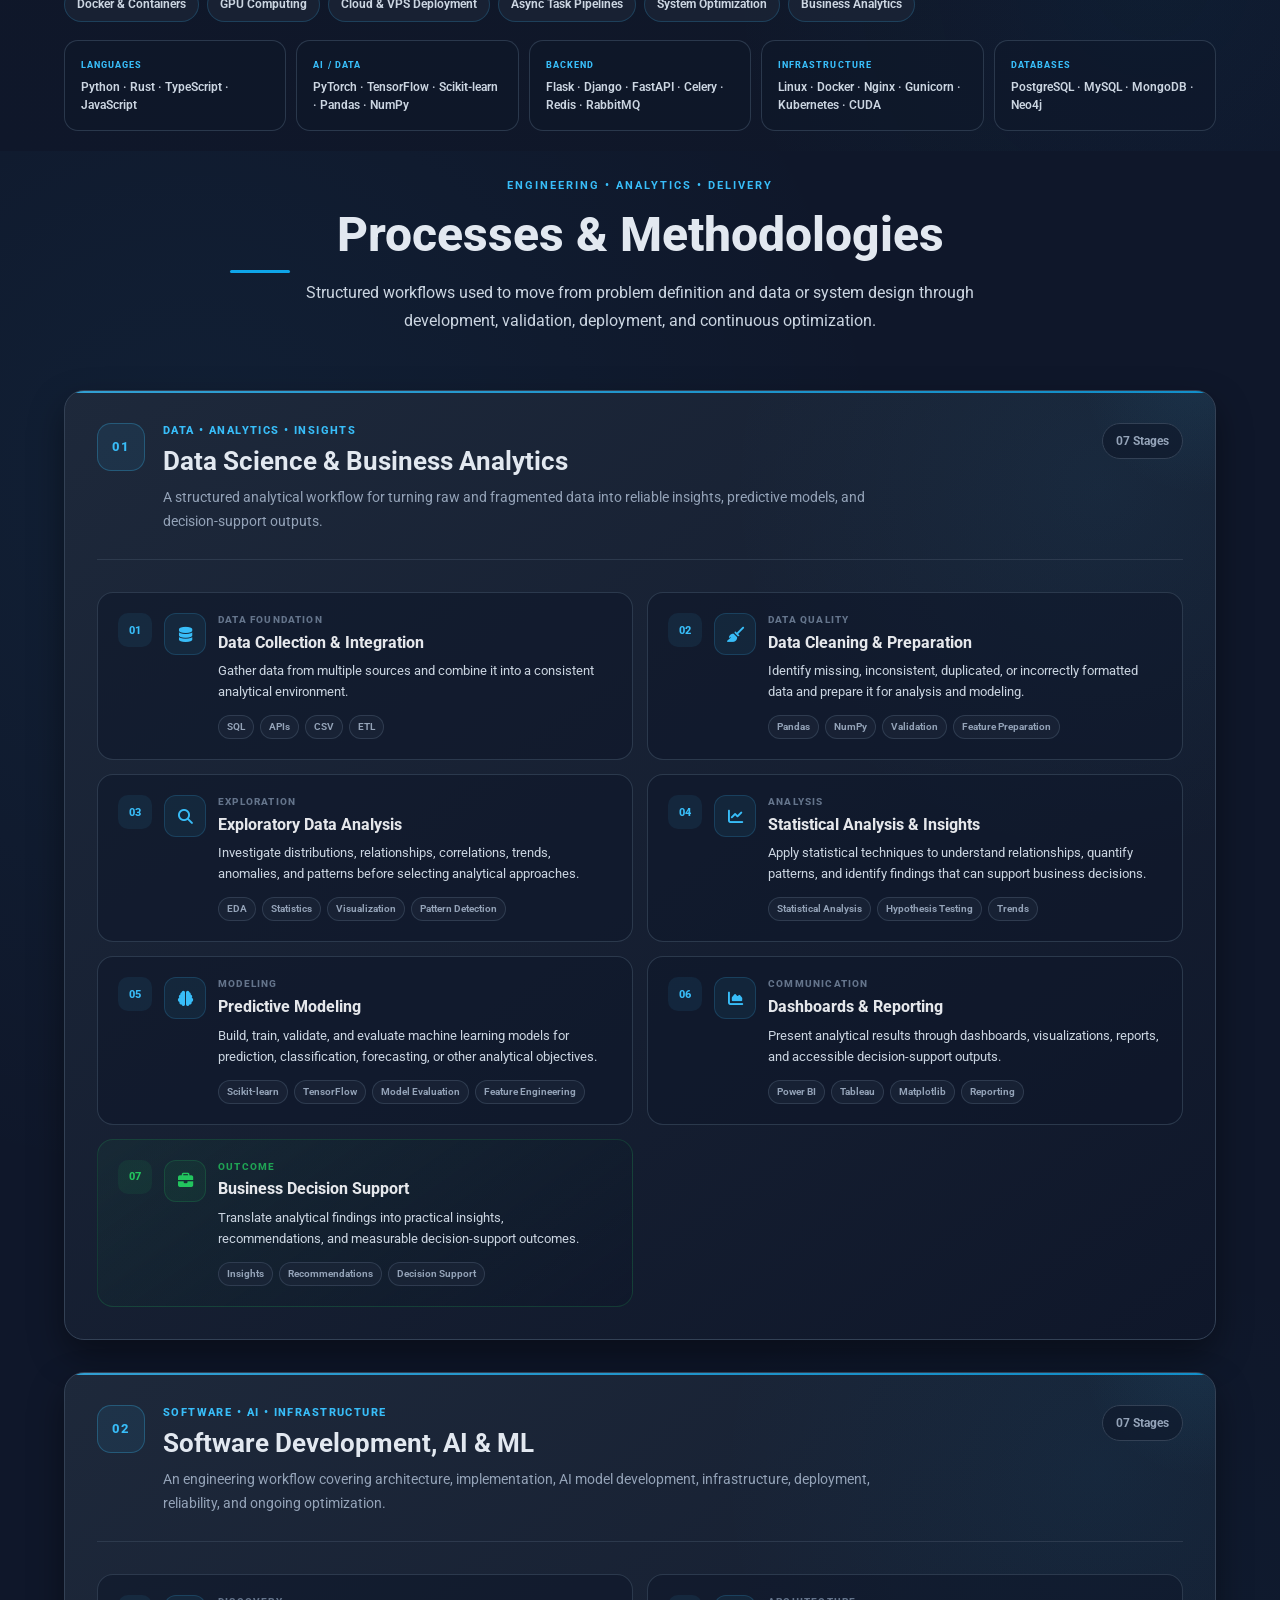
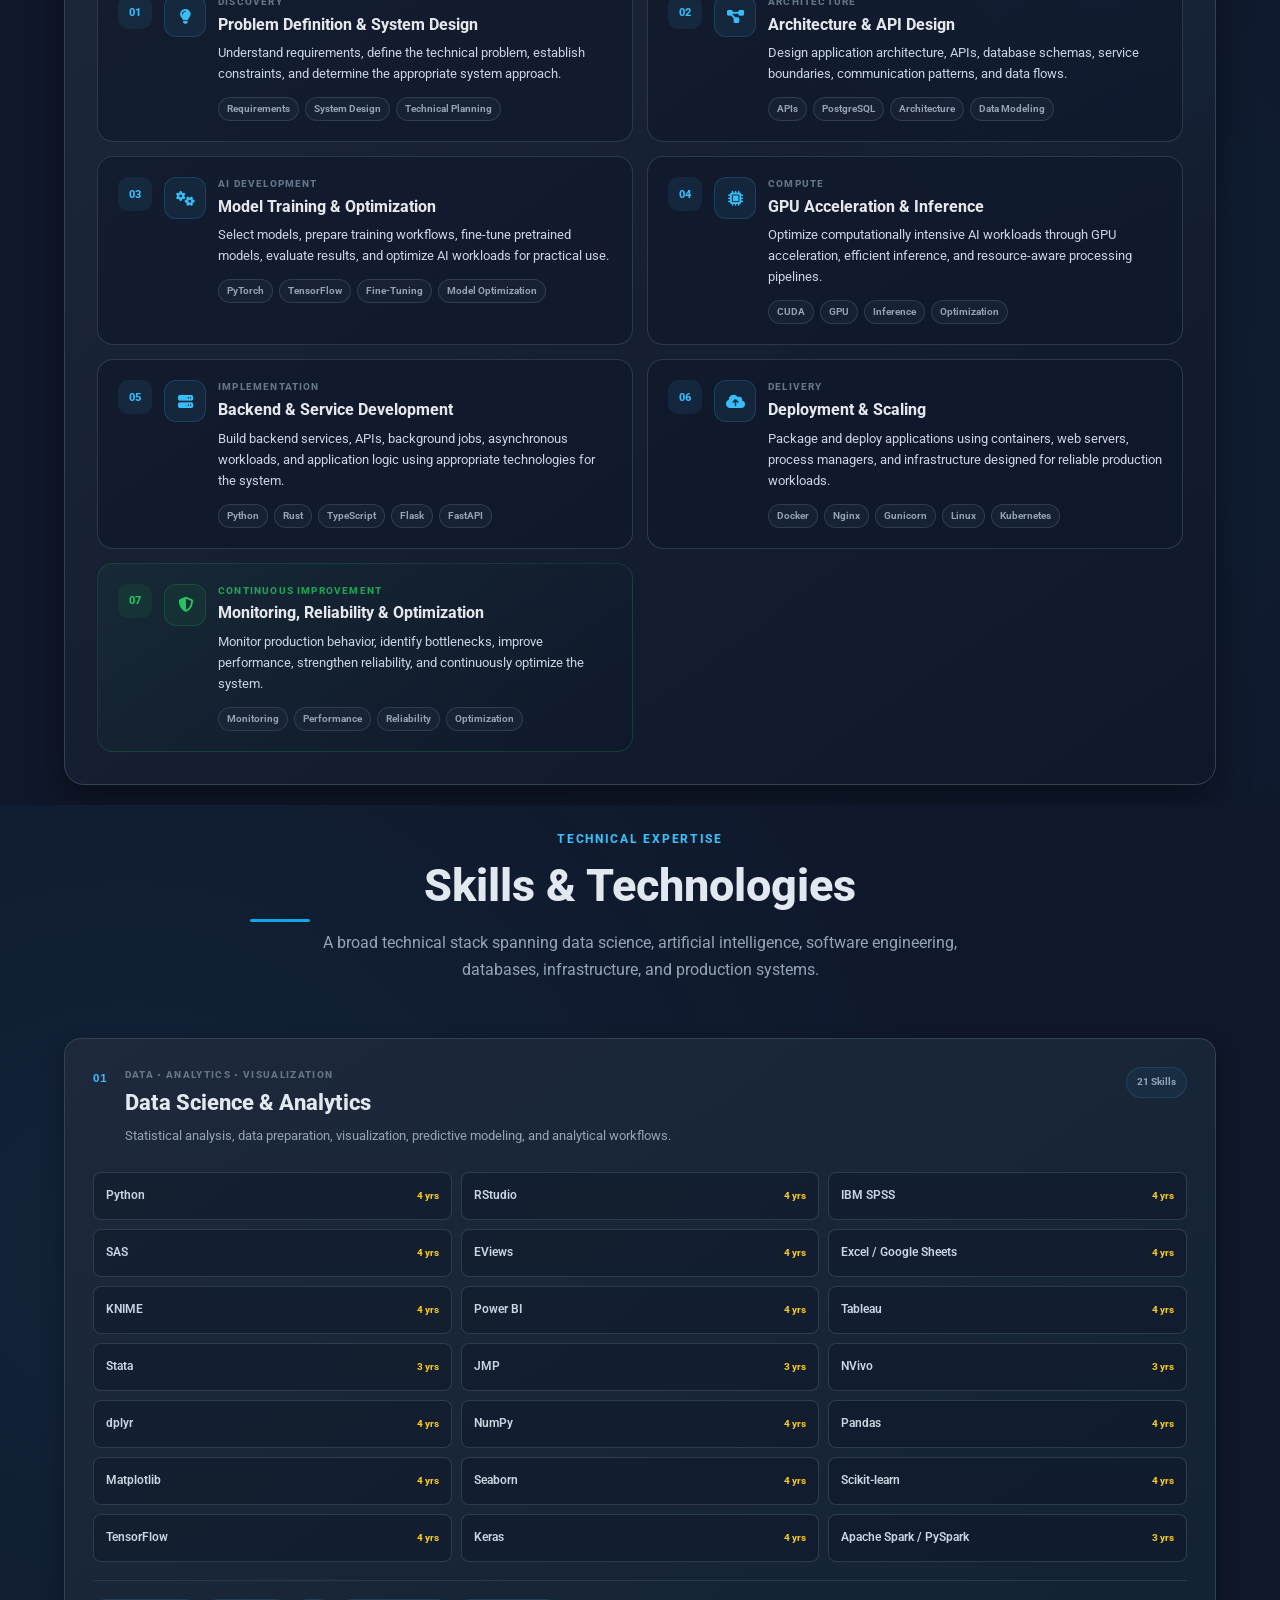
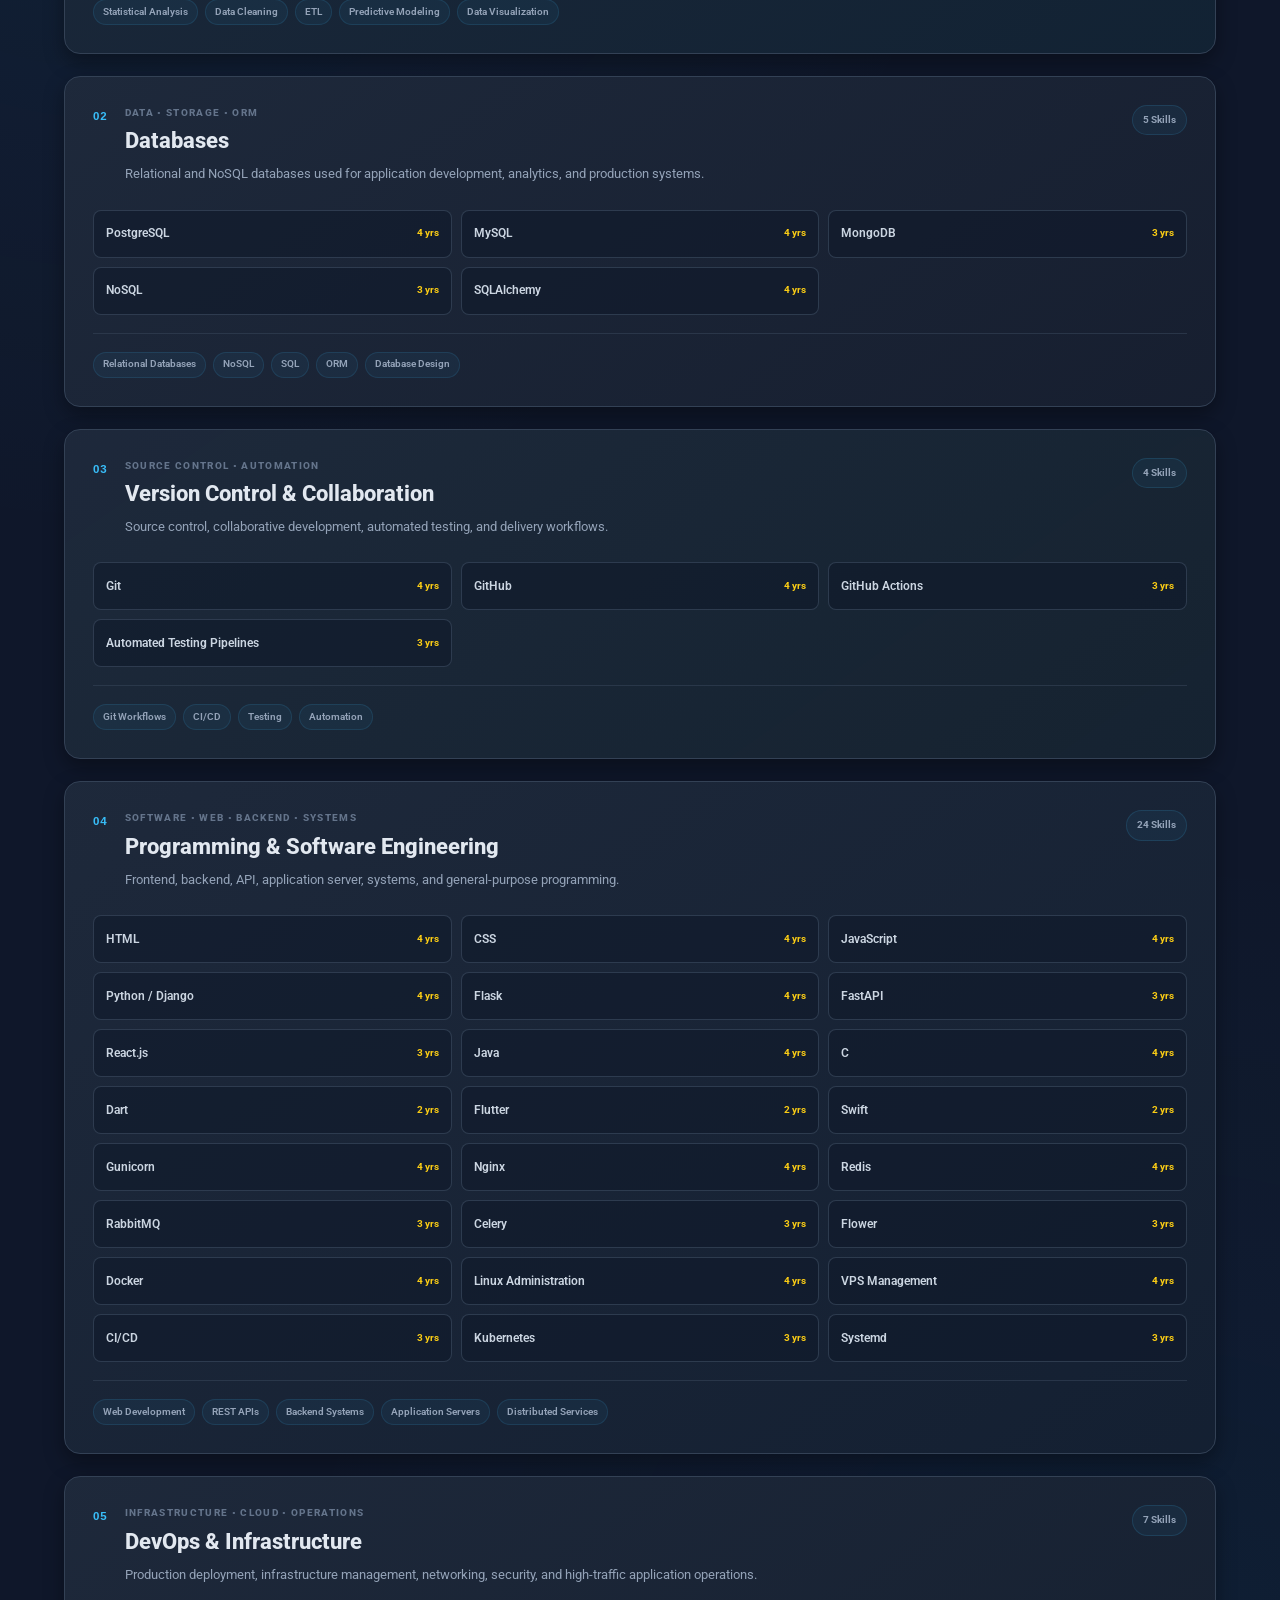
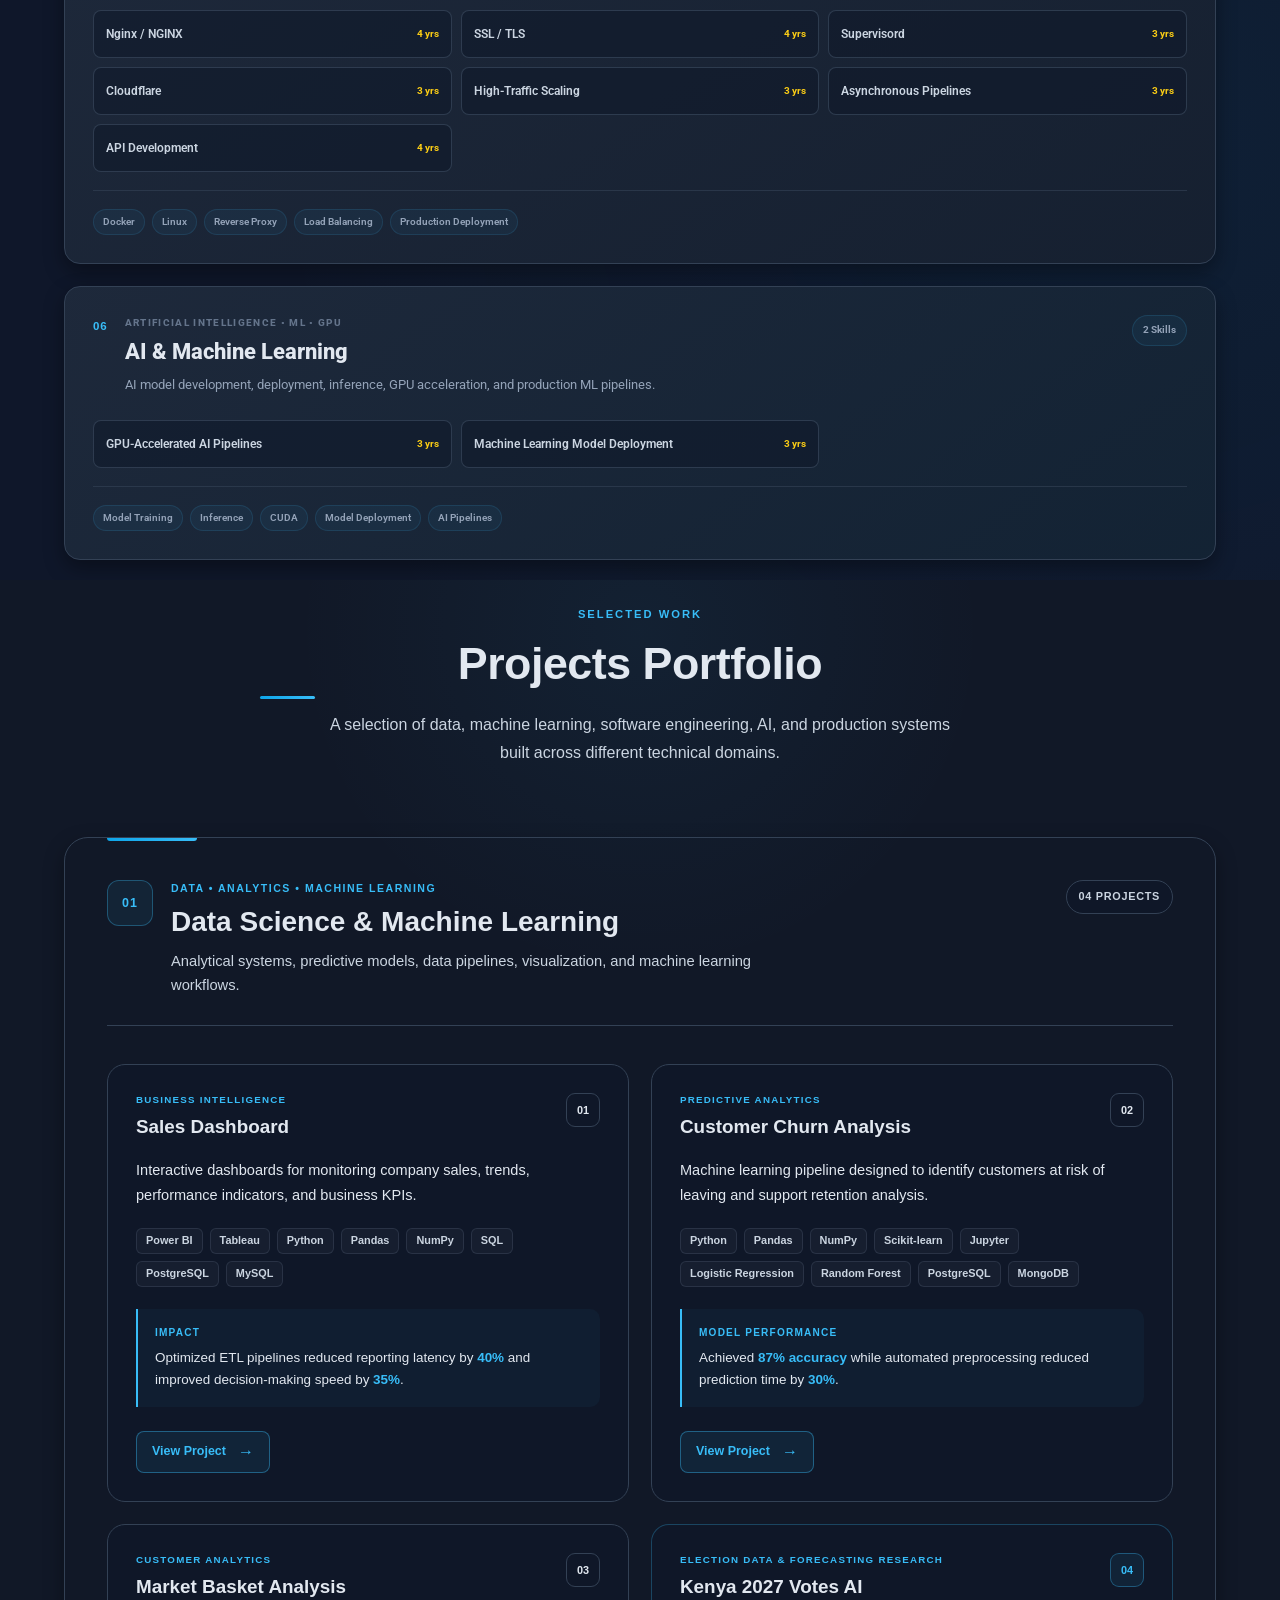
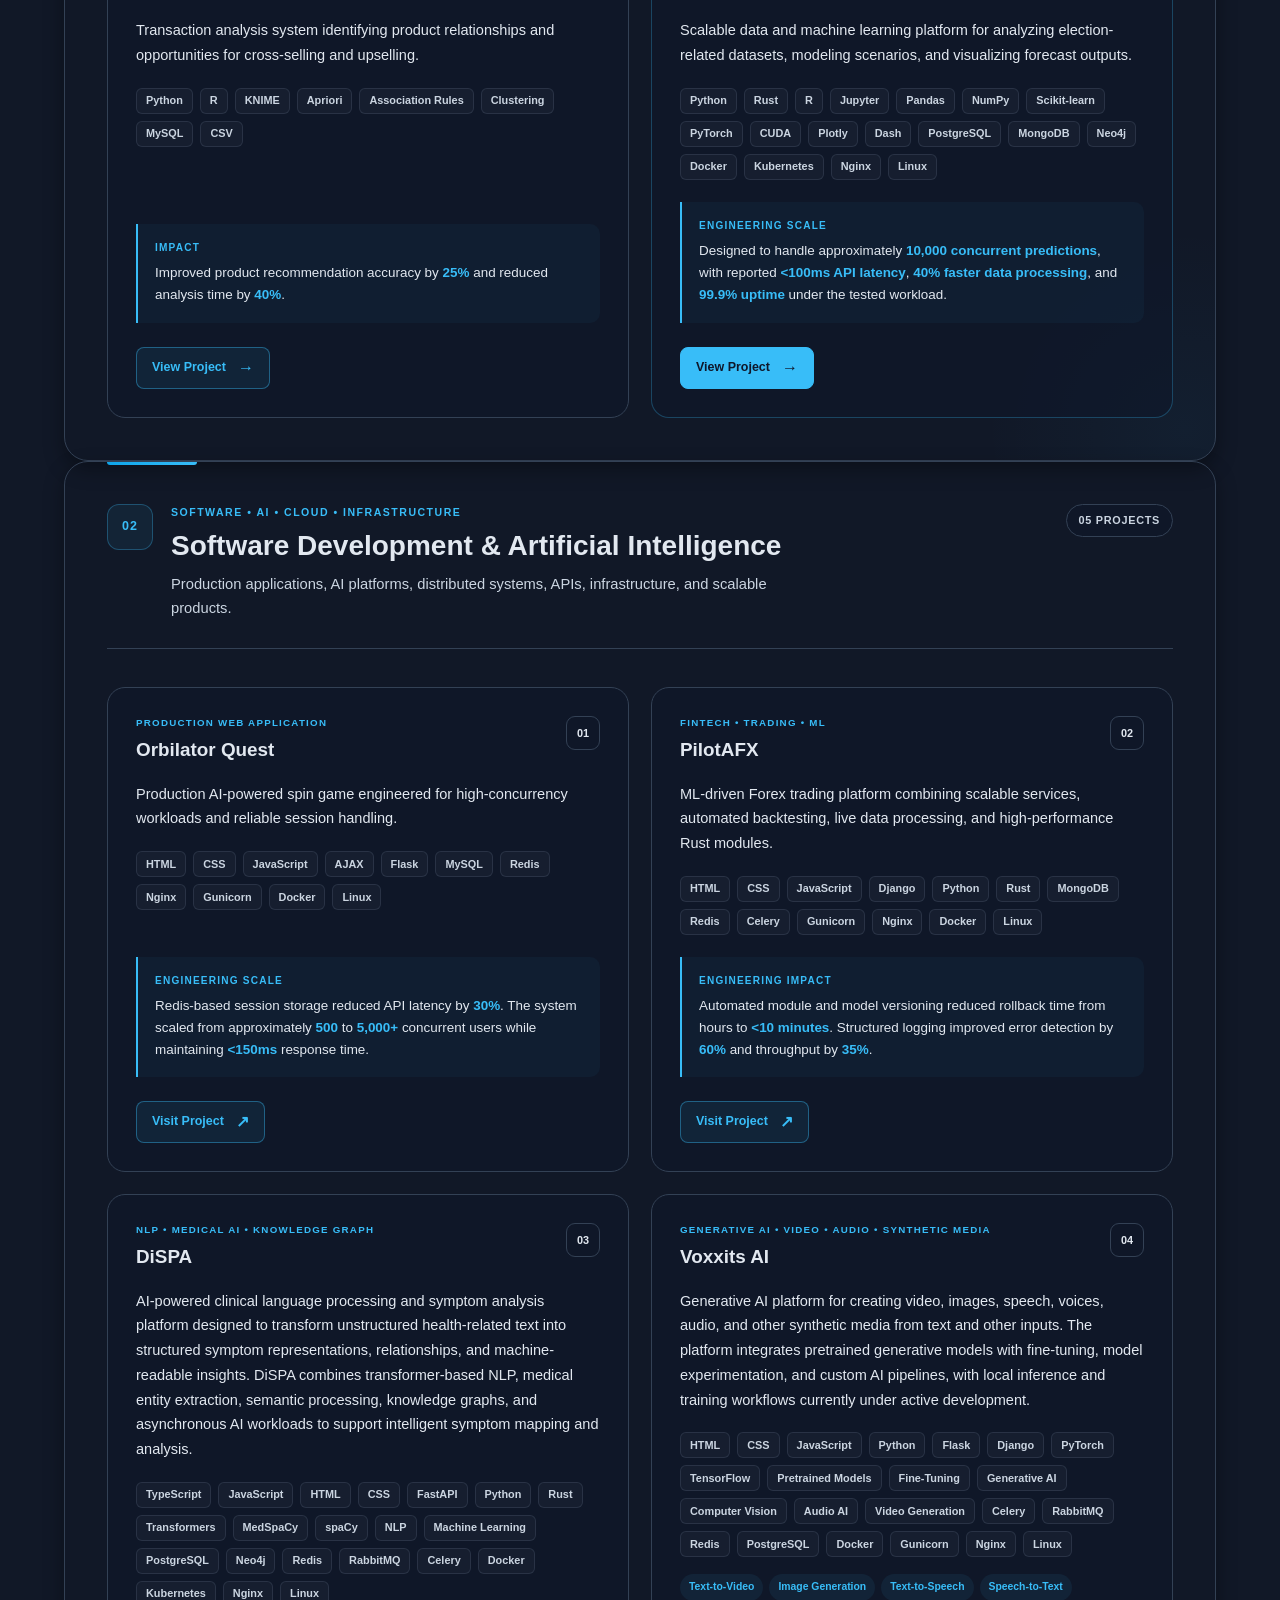
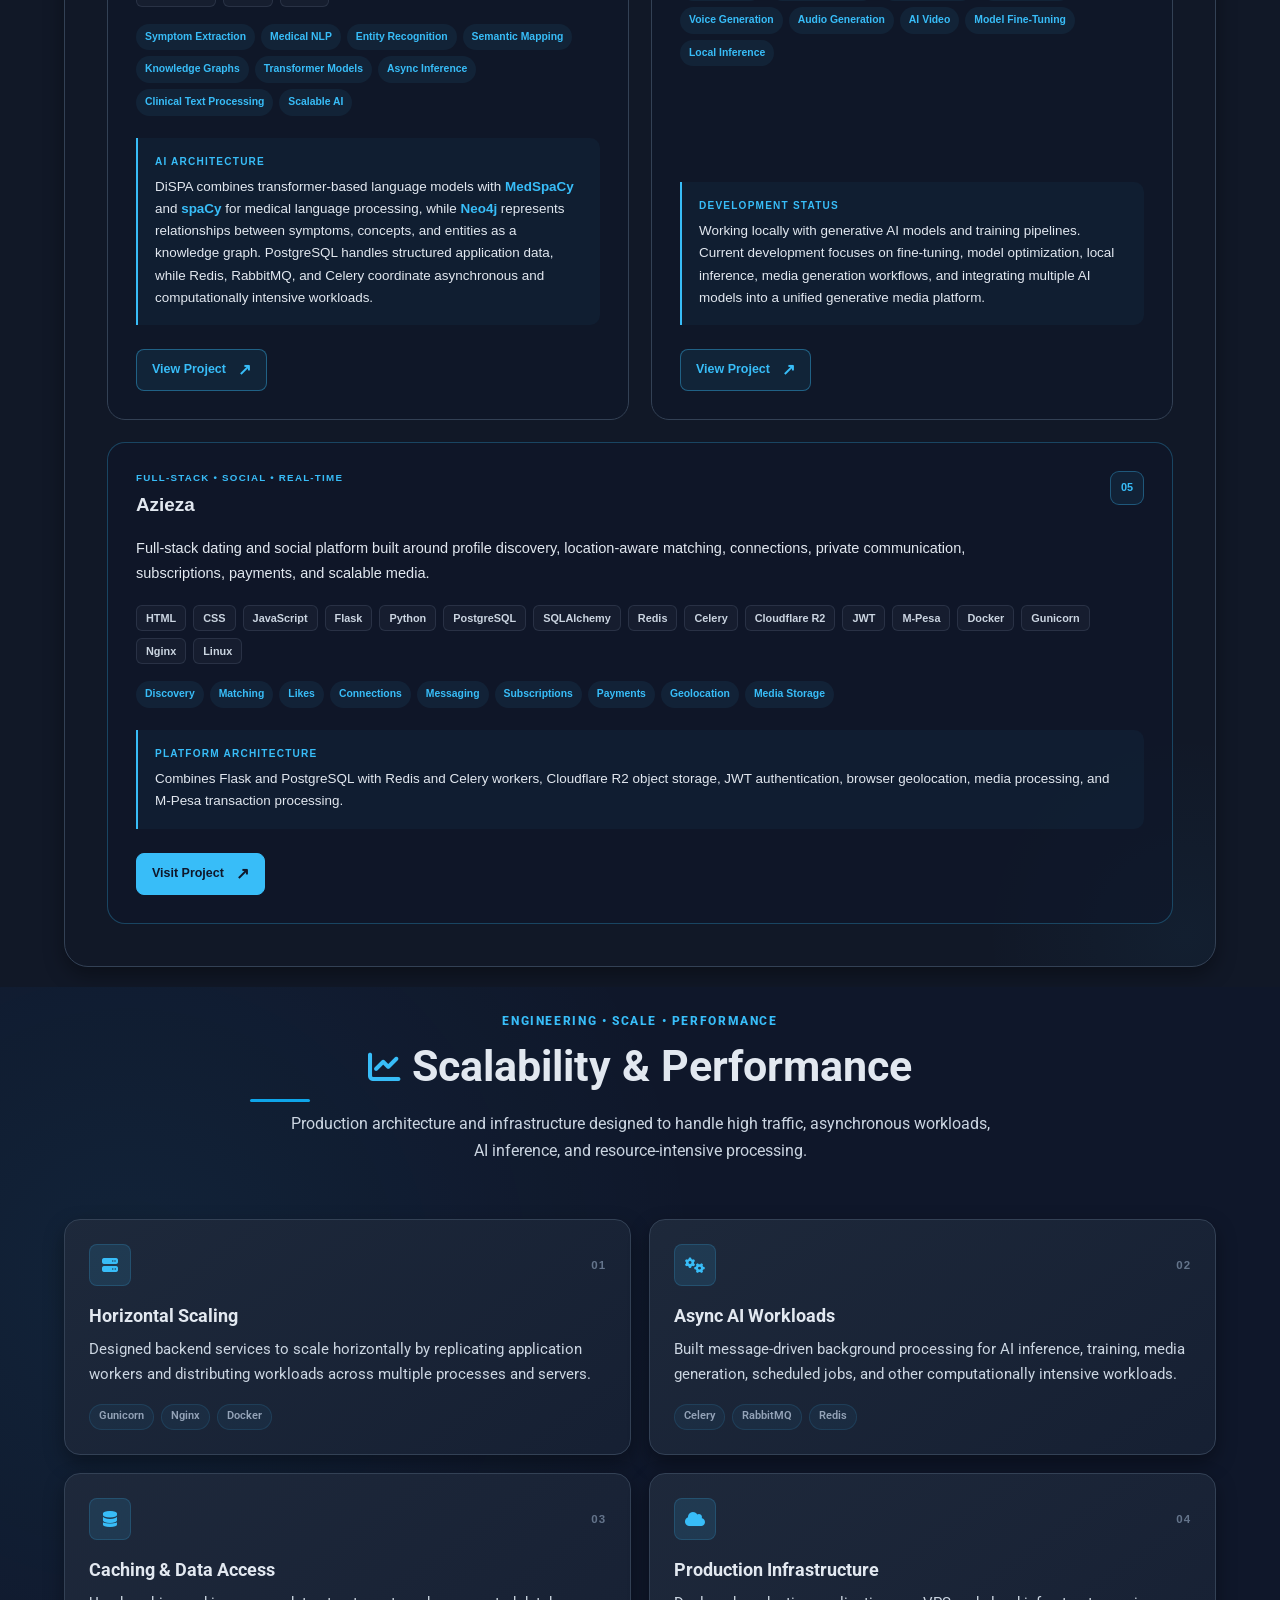
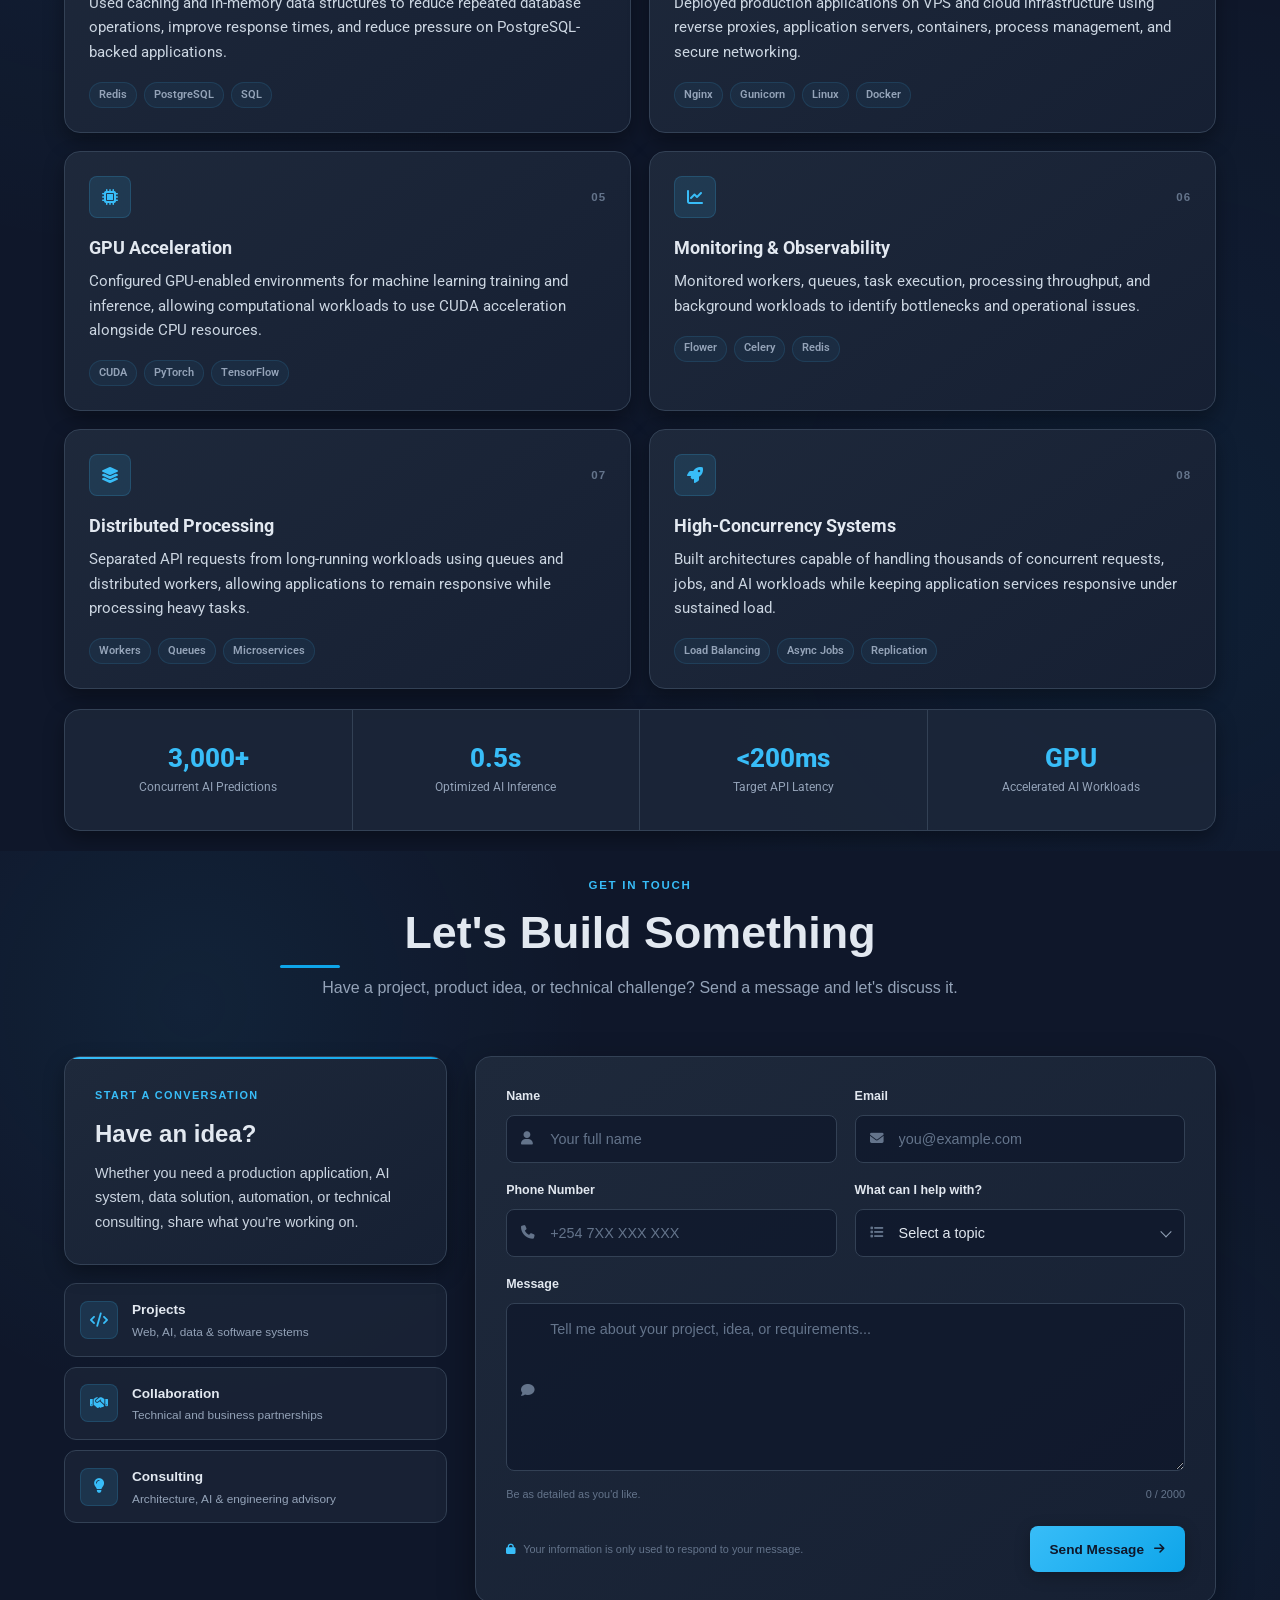
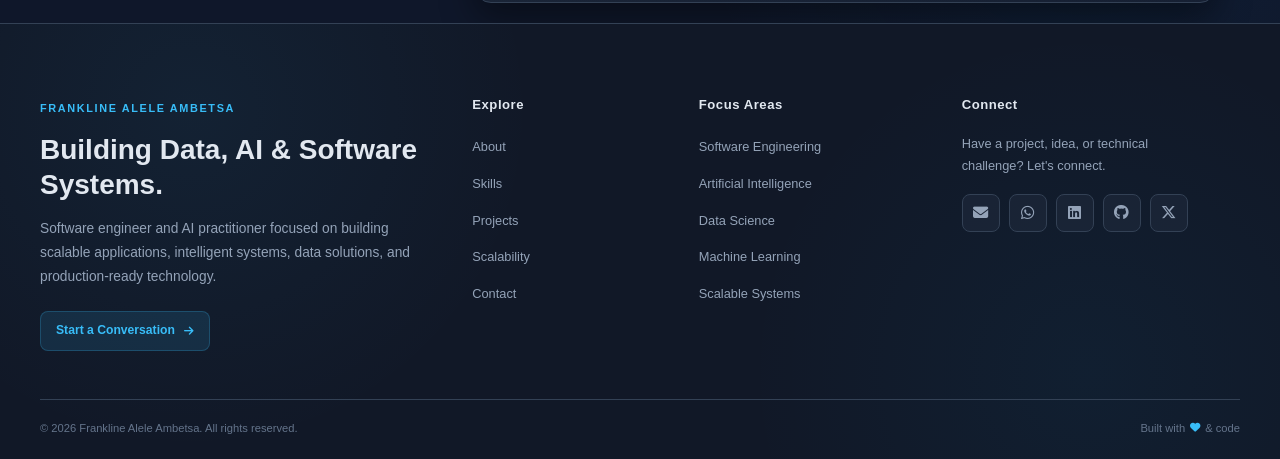
==== commit 6776e265: "Add files via upload" ====
--- a/index.html
+++ b/index.html
@@ -28,94 +28,241 @@
     <body>
         <!-- HEADER -->
         <!-- HEADER -->
-        <header>
-            <div class="container header-container">
-                <!-- Profile Photo -->
-                <div class="header-photo">
-                    <img src="images/photo.jpg" alt="Frankline Alele Ambetsa">
-                </div>
-
-                <!-- Name & Title -->
-                <h1>FRANKLINE ALELE AMBETSA</h1>
-                <p>💻 Software Engineer & Data Scientist | Nairobi, Kenya</p>
-
-                <!-- Contact & Social Links -->
-                <div class="contact-links">
-                    <a href="mailto:ambetsafrankline@gmail.com" class="icon-link" data-tooltip="Email me">
-                        <i class="fa fa-envelope"></i> Email
-                    </a>
-                    <a href="https://wa.me/+254716770021" target="_blank" class="icon-link" data-tooltip="WhatsApp me">
-                        <i class="fa-brands fa-whatsapp"></i> WhatsApp
-                    </a>
-                    <a href="tel:+254716770021" class="icon-link" data-tooltip="Call me">
-                        <i class="fa fa-phone"></i> Call
-                    </a>
-                    <a href="https://www.linkedin.com/in/ambetsa-frankline/" target="_blank" class="icon-link" data-tooltip="Connect on LinkedIn">
-                        <i class="fa-brands fa-linkedin"></i> LinkedIn
-                    </a>
-                    <a href="https://twitter.com/expert91617" target="_blank" class="icon-link" data-tooltip="Follow on X">
-                        <i class="fa-brands fa-x-twitter"></i> X
-                    </a>
-                    <a href="https://github.com/ambetsa-frankline" target="_blank" class="icon-link" data-tooltip="View GitHub projects">
-                        <i class="fa-brands fa-github"></i> GitHub
-                    </a>
-                </div>
-
-                <!-- Connect with Me Platforms -->
-                <div class="connect-links">
-                    <p>🌐 Connect with me:</p>
-                    <div class="icon-container">
-                        <a href="https://www.kaggle.com/franklineambetsa" target="_blank" data-tooltip="Kaggle">
-                            <i class="fa-brands fa-kaggle"></i>
-                        </a>
-                        <a href="https://www.hackerrank.com/profile/ambetsafrankline" target="_blank" data-tooltip="HackerRank">
-                            <i class="fa-brands fa-hackerrank"></i>
-                        </a>
-                        <a href="https://leetcode.com/u/Frankline-Ambetsa/" target="_blank" data-tooltip="LeetCode">
-                            <img src="logos/leetcode.png" alt="LeetCode" class="icon-img">
-                        </a>
-                        <a href="https://dev.to/frankline-ambetsa" target="_blank" data-tooltip="Dev.to">
-                            <img src="logos/dev-to.png" alt="Dev.to" class="icon-img">
-                        </a>
-                        <a href="https://public.tableau.com/app/profile/frankline.alele.ambetsa/vizzes" target="_blank" data-tooltip="Tableau Dashboards">
-                            <img src="logos/tableau.png" alt="Tableau" class="icon-img">
-                        </a>
-                        <a href="https://stackoverflow.com/users/29267921/frankline-alele-ambetsa" target="_blank" data-tooltip="Stack Overflow">
-                            <img src="logos/stackoverflow.png" alt="Stack Overflow" class="icon-img">
-                        </a>
-                    </div>
-                </div>
-
-                <!-- Dynamic Stats -->
-                <div class="header-stats fade-in">
-                    <div class="stat">
-                        <span id="years-exp">0</span>
-                        <p>Years Experience</p>
-                    </div>
-                    <div class="stat">
-                        <span id="projects-count">12+</span>
-                        <p>Games Completed</p>
-                    </div>
-                    <div class="stat">
-                        <span id="ba-count">30+</span>
-                        <p>Business Analytics</p>
-                    </div>
-                    <div class="stat">
-                        <span id="ds-count">25+</span>
-                        <p>Data Science</p>
-                    </div>
-                    <div class="stat">
-                        <span id="ai-count">10+</span>
-                        <p>AI / ML</p>
-                    </div>
-                    <div class="stat">
-                        <span id="sw-count">20+</span>
-                        <p>Software Dev</p>
-                    </div>
-                </div>
-
+<!-- ============================================================
+     HEADER
+     ============================================================ -->
+
+<header id="home">
+
+    <div class="container header-container">
+
+        <!-- PROFILE -->
+        <div class="header-photo">
+            <img
+                src="images/photo.jpg"
+                alt="Frankline Alele Ambetsa"
+            >
+        </div>
+
+
+        <!-- IDENTITY -->
+        <div class="header-identity">
+
+            <span class="header-eyebrow">
+                SOFTWARE • DATA • AI • ENGINEERING
+            </span>
+
+            <h1>
+                FRANKLINE ALELE AMBETSA
+            </h1>
+
+            <p class="header-title">
+                Software Engineer &amp; Data Scientist
+                <span>•</span>
+                Nairobi, Kenya
+            </p>
+
+        </div>
+
+
+        <!-- PRIMARY CONTACT LINKS -->
+        <div class="contact-links">
+
+            <a
+                href="mailto:ambetsafrankline@gmail.com"
+                class="icon-link"
+                data-tooltip="Email me"
+            >
+                <i class="fa fa-envelope"></i>
+                <span>Email</span>
+            </a>
+
+            <a
+                href="https://wa.me/+254716770021"
+                target="_blank"
+                rel="noopener noreferrer"
+                class="icon-link"
+                data-tooltip="WhatsApp me"
+            >
+                <i class="fa-brands fa-whatsapp"></i>
+                <span>WhatsApp</span>
+            </a>
+
+            <a
+                href="tel:+254716770021"
+                class="icon-link"
+                data-tooltip="Call me"
+            >
+                <i class="fa fa-phone"></i>
+                <span>Call</span>
+            </a>
+
+            <a
+                href="https://www.linkedin.com/in/ambetsa-frankline/"
+                target="_blank"
+                rel="noopener noreferrer"
+                class="icon-link"
+                data-tooltip="Connect on LinkedIn"
+            >
+                <i class="fa-brands fa-linkedin"></i>
+                <span>LinkedIn</span>
+            </a>
+
+            <a
+                href="https://twitter.com/expert91617"
+                target="_blank"
+                rel="noopener noreferrer"
+                class="icon-link"
+                data-tooltip="Follow on X"
+            >
+                <i class="fa-brands fa-x-twitter"></i>
+                <span>X</span>
+            </a>
+
+            <a
+                href="https://github.com/ambetsa-frankline"
+                target="_blank"
+                rel="noopener noreferrer"
+                class="icon-link"
+                data-tooltip="View GitHub projects"
+            >
+                <i class="fa-brands fa-github"></i>
+                <span>GitHub</span>
+            </a>
+
+        </div>
+
+
+        <!-- PROFESSIONAL PLATFORMS -->
+        <div class="connect-links">
+
+            <div class="connect-heading">
+                <span>Professional Platforms</span>
             </div>
-        </header>
+
+            <div class="icon-container">
+
+                <a
+                    href="https://www.kaggle.com/franklineambetsa"
+                    target="_blank"
+                    rel="noopener noreferrer"
+                    data-tooltip="Kaggle"
+                    aria-label="Kaggle"
+                >
+                    <i class="fa-brands fa-kaggle"></i>
+                </a>
+
+                <a
+                    href="https://www.hackerrank.com/profile/ambetsafrankline"
+                    target="_blank"
+                    rel="noopener noreferrer"
+                    data-tooltip="HackerRank"
+                    aria-label="HackerRank"
+                >
+                    <i class="fa-brands fa-hackerrank"></i>
+                </a>
+
+                <a
+                    href="https://leetcode.com/u/Frankline-Ambetsa/"
+                    target="_blank"
+                    rel="noopener noreferrer"
+                    data-tooltip="LeetCode"
+                    aria-label="LeetCode"
+                >
+                    <img
+                        src="logos/leetcode.png"
+                        alt="LeetCode"
+                        class="icon-img"
+                    >
+                </a>
+
+                <a
+                    href="https://dev.to/frankline-ambetsa"
+                    target="_blank"
+                    rel="noopener noreferrer"
+                    data-tooltip="Dev.to"
+                    aria-label="Dev.to"
+                >
+                    <img
+                        src="logos/dev-to.png"
+                        alt="Dev.to"
+                        class="icon-img"
+                    >
+                </a>
+
+                <a
+                    href="https://public.tableau.com/app/profile/frankline.alele.ambetsa/vizzes"
+                    target="_blank"
+                    rel="noopener noreferrer"
+                    data-tooltip="Tableau Dashboards"
+                    aria-label="Tableau Dashboards"
+                >
+                    <img
+                        src="logos/tableau.png"
+                        alt="Tableau"
+                        class="icon-img"
+                    >
+                </a>
+
+                <a
+                    href="https://stackoverflow.com/users/29267921/frankline-alele-ambetsa"
+                    target="_blank"
+                    rel="noopener noreferrer"
+                    data-tooltip="Stack Overflow"
+                    aria-label="Stack Overflow"
+                >
+                    <img
+                        src="logos/stackoverflow.png"
+                        alt="Stack Overflow"
+                        class="icon-img"
+                    >
+                </a>
+
+            </div>
+
+        </div>
+
+
+        <!-- HEADER STATS -->
+        <div class="header-stats fade-in">
+
+            <div class="stat">
+                <span id="years-exp">0</span>
+                <p>Years Experience</p>
+            </div>
+
+            <div class="stat">
+                <span id="projects-count">12+</span>
+                <p>Projects</p>
+            </div>
+
+            <div class="stat">
+                <span id="ba-count">30+</span>
+                <p>Business Analytics</p>
+            </div>
+
+            <div class="stat">
+                <span id="ds-count">25+</span>
+                <p>Data Science</p>
+            </div>
+
+            <div class="stat">
+                <span id="ai-count">10+</span>
+                <p>AI / ML</p>
+            </div>
+
+            <div class="stat">
+                <span id="sw-count">20+</span>
+                <p>Software Development</p>
+            </div>
+
+        </div>
+
+    </div>
+
+</header>
+
+
 
         <nav id="section-nav">
             <div class="line"></div>
@@ -136,710 +283,2194 @@
         <main id="main-container">
         <!-- ABOUT -->
             <!-- ABOUT -->
-            <section id="about">
-                <div class="container fade-in">
-                    <div class="about-card">
-                        <h2>About Me</h2>
-                        <!-- Top Roles -->
-                        <p class="about-lead">
-                            <strong>Software Engineer</strong> | <strong>Data Scientist</strong> | <strong>Full-Stack Developer</strong> | <strong>MLOps Practitioner</strong>
-                        </p>
-
-                        <p class="about-body">
-                            Versatile software engineer with experience designing and deploying scalable systems, AI/ML workflows,
-                            and data-driven platforms. Built distributed microservices, asynchronous task pipelines,
-                            and analytics workflows, reducing processing time by 40% and API latency by 30% under high-load conditions.
-                            Skilled in <strong>Python, Rust, TypeScript, FastAPI, Django, Flask, React, Celery, Redis, RabbitMQ, Docker, Kubernetes,
-                                TensorFlow, PyTorch, PostgreSQL, MySQL</strong>, and cloud platforms (<strong>AWS, GCP, Azure</strong>).
-                            <br><br>
-
-                            Strong foundation in statistical modeling, predictive analytics, data visualization, and real-time data processing.
-                            Experienced in deploying on <strong>VPS self-managed</strong> and <strong>GPU dedicated servers</strong> with horizontally
-                            scalable backend architectures. Expert in background processing with <strong>Celery + RabbitMQ</strong>,
-                            latency optimization using <strong>Redis</strong>, production-ready services via <strong>Nginx + Gunicorn</strong>,
-                            and GPU-accelerated ML pipelines with <strong>CUDA</strong>. Focused on delivering robust, maintainable,
-                            and high-availability solutions across software development, data science, and cloud-native applications.
-                        </p>
-
-
-
-                        <div class="about-tags">
-                            <span style="--i:1">AI Engineering</span>
-                            <span style="--i:2">Backend Systems</span>
-                            <span style="--i:3">Distributed Architecture</span>
-                            <span style="--i:4">DevOps</span>
-                            <span style="--i:5">Data Science</span>
-                            <span style="--i:6">GPU Dedicated Servers</span>
-                            <span style="--i:7">Cloud & VPS Deployment</span>
-                            <span style="--i:8">Docker & Microservices</span>
-                            <span style="--i:9">Async Task Pipelines</span>
-                            <span style="--i:10">API Design</span>
-                            <span style="--i:11">System Optimization</span>
-                            <span style="--i:12">MLOps</span>
-                            <span style="--i:13">Database Engineering</span>
-                            <span style="--i:14">Business Analytics</span>
-                        </div>
-
-
-                    </div>
-                </div>
-            </section>
+<!-- ============================================================
+     ABOUT
+     ============================================================ -->
+
+<section id="about">
+
+    <div class="container fade-in">
+
+        <div class="about-layout">
+
+            <!-- ==================================================
+                 ABOUT INTRO
+                 ================================================== -->
+
+            <div class="about-intro">
+
+                <span class="section-eyebrow">
+                    SOFTWARE • DATA • AI • INFRASTRUCTURE
+                </span>
+
+                <h2>
+                    Software Engineer Building
+                    <span class="about-highlight">
+                        Data-Driven & AI Systems
+                    </span>
+                </h2>
+
+                <p class="about-lead">
+                    Software Engineer
+                    <span>•</span>
+                    Data Scientist
+                    <span>•</span>
+                    Full-Stack Developer
+                    <span>•</span>
+                    MLOps Practitioner
+                </p>
+
+                <p class="about-body">
+                    I design and build production software, data platforms,
+                    and AI-powered systems with a focus on scalable
+                    architecture, reliable infrastructure, and practical
+                    performance. My work spans backend engineering,
+                    full-stack development, data science, machine learning,
+                    distributed workloads, and production deployment.
+                </p>
+
+                <p class="about-body">
+                    I work across the complete development lifecycle —
+                    from system architecture and database design through
+                    implementation, AI model development, infrastructure,
+                    deployment, monitoring, and optimization. I build
+                    self-managed production environments using VPS and
+                    dedicated GPU infrastructure alongside containerized
+                    and cloud-ready architectures.
+                </p>
+
+            </div>
+
+
+            <!-- ==================================================
+                 TECHNICAL PROFILE
+                 ================================================== -->
+
+            <aside class="about-profile">
+
+                <div class="about-profile-header">
+
+                    <span class="about-profile-label">
+                        TECHNICAL PROFILE
+                    </span>
+
+                    <span class="about-profile-status">
+                        <span></span>
+                        BUILDING
+                    </span>
+
+                </div>
+
+
+                <div class="about-profile-list">
+
+                    <div class="about-profile-item">
+
+                        <div class="about-profile-icon">
+                            <i class="fa fa-server"></i>
+                        </div>
+
+                        <div>
+                            <span>Backend Engineering</span>
+                            <small>
+                                APIs, services & distributed workloads
+                            </small>
+                        </div>
+
+                    </div>
+
+
+                    <div class="about-profile-item">
+
+                        <div class="about-profile-icon">
+                            <i class="fa fa-brain"></i>
+                        </div>
+
+                        <div>
+                            <span>Artificial Intelligence</span>
+                            <small>
+                                ML, generative AI & model pipelines
+                            </small>
+                        </div>
+
+                    </div>
+
+
+                    <div class="about-profile-item">
+
+                        <div class="about-profile-icon">
+                            <i class="fa fa-database"></i>
+                        </div>
+
+                        <div>
+                            <span>Data Engineering</span>
+                            <small>
+                                Databases, ETL & analytical systems
+                            </small>
+                        </div>
+
+                    </div>
+
+
+                    <div class="about-profile-item">
+
+                        <div class="about-profile-icon">
+                            <i class="fa fa-cloud"></i>
+                        </div>
+
+                        <div>
+                            <span>Infrastructure</span>
+                            <small>
+                                Docker, Linux, VPS & production deployment
+                            </small>
+                        </div>
+
+                    </div>
+
+
+                    <div class="about-profile-item">
+
+                        <div class="about-profile-icon">
+                            <i class="fa fa-microchip"></i>
+                        </div>
+
+                        <div>
+                            <span>GPU Computing</span>
+                            <small>
+                                CUDA, inference & AI workloads
+                            </small>
+                        </div>
+
+                    </div>
+
+                </div>
+
+            </aside>
+
+        </div>
+
+
+        <!-- ====================================================
+             CORE CAPABILITIES
+             ==================================================== -->
+
+        <div class="about-capabilities">
+
+            <div class="about-capabilities-header">
+
+                <div>
+
+                    <span class="section-eyebrow">
+                        CORE CAPABILITIES
+                    </span>
+
+                    <h3>
+                        What I Work With
+                    </h3>
+
+                </div>
+
+                <p>
+                    A cross-functional engineering stack covering software,
+                    data, AI, and infrastructure.
+                </p>
+
+            </div>
+
+
+            <div class="about-tags">
+
+                <span>AI Engineering</span>
+                <span>Backend Systems</span>
+                <span>Distributed Architecture</span>
+                <span>Data Science</span>
+                <span>Machine Learning</span>
+                <span>MLOps</span>
+                <span>Database Engineering</span>
+                <span>API Design</span>
+                <span>DevOps</span>
+                <span>Docker & Containers</span>
+                <span>GPU Computing</span>
+                <span>Cloud & VPS Deployment</span>
+                <span>Async Task Pipelines</span>
+                <span>System Optimization</span>
+                <span>Business Analytics</span>
+
+            </div>
+
+        </div>
+
+
+        <!-- ====================================================
+             TECHNICAL STACK SNAPSHOT
+             ==================================================== -->
+
+        <div class="about-stack">
+
+            <div class="about-stack-item">
+
+                <span class="about-stack-label">
+                    LANGUAGES
+                </span>
+
+                <strong>
+                    Python · Rust · TypeScript · JavaScript
+                </strong>
+
+            </div>
+
+
+            <div class="about-stack-item">
+
+                <span class="about-stack-label">
+                    AI / DATA
+                </span>
+
+                <strong>
+                    PyTorch · TensorFlow · Scikit-learn · Pandas · NumPy
+                </strong>
+
+            </div>
+
+
+            <div class="about-stack-item">
+
+                <span class="about-stack-label">
+                    BACKEND
+                </span>
+
+                <strong>
+                    Flask · Django · FastAPI · Celery · Redis · RabbitMQ
+                </strong>
+
+            </div>
+
+
+            <div class="about-stack-item">
+
+                <span class="about-stack-label">
+                    INFRASTRUCTURE
+                </span>
+
+                <strong>
+                    Linux · Docker · Nginx · Gunicorn · Kubernetes · CUDA
+                </strong>
+
+            </div>
+
+
+            <div class="about-stack-item">
+
+                <span class="about-stack-label">
+                    DATABASES
+                </span>
+
+                <strong>
+                    PostgreSQL · MySQL · MongoDB · Neo4j
+                </strong>
+
+            </div>
+
+        </div>
+
+    </div>
+
+</section>
 
 
                         <!-- PROCESSES -->
             <!-- PROCESSES -->
-            <section id="processes">
-                <div class="container fade-in">
-                    <h2>Processes & Methodologies</h2>
-
-                    <div class="process-tree">
-
-                        <!-- Data Science / Business Analytics -->
-                        <div class="process-branch">
-                            <h3><i class="fa fa-chart-bar"></i> Data Science & Business Analytics</h3>
-
-                            <div class="process-steps">
-                                <div class="process-step">
-                                    <i class="fa fa-database"></i>
-                                    <div>
-                                        <span>Data Collection & Integration</span>
-                                        <p>Gather raw data from multiple sources and integrate it into a unified dataset for analysis.</p>
-                                    </div>
-                                </div>
-
-                                <div class="process-step">
-                                    <i class="fa fa-broom"></i>
-                                    <div>
-                                        <span>Data Cleaning & Preparation</span>
-                                        <p>Identify and fix missing or inconsistent values, normalize formats, and prepare data for modeling.</p>
-                                    </div>
-                                </div>
-
-                                <div class="process-step">
-                                    <i class="fa fa-search"></i>
-                                    <div>
-                                        <span>Exploratory Data Analysis (EDA)</span>
-                                        <p>Analyze patterns, correlations, and anomalies to gain insights and guide feature selection.</p>
-                                    </div>
-                                </div>
-
-                                <div class="process-step">
-                                    <i class="fa fa-chart-line"></i>
-                                    <div>
-                                        <span>Statistical Analysis & Insights</span>
-                                        <p>Use statistical methods to summarize data and uncover actionable business insights.</p>
-                                    </div>
-                                </div>
-
-                                <div class="process-step">
-                                    <i class="fa fa-brain"></i>
-                                    <div>
-                                        <span>Predictive Modeling</span>
-                                        <p>Build, train, and evaluate machine learning models to predict future trends and outcomes.</p>
-                                    </div>
-                                </div>
-
-                                <div class="process-step">
-                                    <i class="fa fa-dashboard"></i>
-                                    <div>
-                                        <span>Dashboards & Reporting</span>
-                                        <p>Create interactive visualizations and dashboards to communicate insights to stakeholders.</p>
-                                    </div>
-                                </div>
-
-                                <div class="process-outcome">
-                                    <i class="fa fa-briefcase"></i>
-                                    <div>
-                                        <span>Business Decision Support</span>
-                                        <p>Translate analytical findings into actionable recommendations that drive strategic decisions.</p>
-                                    </div>
-                                </div>
+<!-- ============================================================
+     PROCESSES & METHODOLOGIES
+     ============================================================ -->
+
+<section id="processes">
+
+    <div class="container fade-in">
+
+        <!-- ====================================================
+             SECTION HEADER
+             ==================================================== -->
+
+        <div class="processes-header">
+
+            <span class="section-eyebrow">
+                ENGINEERING • ANALYTICS • DELIVERY
+            </span>
+
+            <h2>Processes & Methodologies</h2>
+
+            <p>
+                Structured workflows used to move from problem definition
+                and data or system design through development, validation,
+                deployment, and continuous optimization.
+            </p>
+
+        </div>
+
+
+        <!-- ====================================================
+             PROCESS CATEGORIES
+             ==================================================== -->
+
+        <div class="process-categories">
+
+
+            <!-- ==================================================
+                 01 — DATA SCIENCE & BUSINESS ANALYTICS
+                 ================================================== -->
+
+            <section class="process-category process-category-data fade-in">
+
+                <div class="process-category-header">
+
+                    <div class="process-category-heading">
+
+                        <span class="process-category-number">
+                            01
+                        </span>
+
+                        <div>
+
+                            <span class="process-category-eyebrow">
+                                DATA • ANALYTICS • INSIGHTS
+                            </span>
+
+                            <h3>
+                                Data Science & Business Analytics
+                            </h3>
+
+                            <p>
+                                A structured analytical workflow for turning
+                                raw and fragmented data into reliable insights,
+                                predictive models, and decision-support outputs.
+                            </p>
+
+                        </div>
+
+                    </div>
+
+                    <span class="process-category-count">
+                        07 Stages
+                    </span>
+
+                </div>
+
+
+                <div class="process-flow">
+
+                    <article class="process-step">
+
+                        <div class="process-step-marker">
+                            01
+                        </div>
+
+                        <div class="process-step-icon">
+                            <i class="fa fa-database"></i>
+                        </div>
+
+                        <div class="process-step-content">
+
+                            <span class="process-step-label">
+                                DATA FOUNDATION
+                            </span>
+
+                            <h4>
+                                Data Collection & Integration
+                            </h4>
+
+                            <p>
+                                Gather data from multiple sources and combine
+                                it into a consistent analytical environment.
+                            </p>
+
+                            <div class="process-step-tags">
+                                <span>SQL</span>
+                                <span>APIs</span>
+                                <span>CSV</span>
+                                <span>ETL</span>
                             </div>
-                        </div>
-
-                        <!-- Software Development / AI / ML -->
-                        <div class="process-branch">
-                            <h3><i class="fa fa-code"></i> Software Development, AI & ML</h3>
-
-                            <div class="process-steps">
-                                <div class="process-step">
-                                    <i class="fa fa-lightbulb"></i>
-                                    <div>
-                                        <span>Problem Definition & System Design</span>
-                                        <p>Understand requirements, define the problem clearly, and design the system architecture.</p>
-                                    </div>
-                                </div>
-
-                                <div class="process-step">
-                                    <i class="fa fa-project-diagram"></i>
-                                    <div>
-                                        <span>Architecture & API Design</span>
-                                        <p>Design scalable APIs, database schemas, and microservices architecture to support applications.</p>
-                                    </div>
-                                </div>
-
-                                <div class="process-step">
-                                    <i class="fa fa-cogs"></i>
-                                    <div>
-                                        <span>Model Training & Optimization</span>
-                                        <p>Train AI/ML models, fine-tune parameters, and optimize performance for production use.</p>
-                                    </div>
-                                </div>
-
-                                <div class="process-step">
-                                    <i class="fa fa-microchip"></i>
-                                    <div>
-                                        <span>GPU Acceleration & Inference</span>
-                                        <p>Use CUDA-enabled GPUs to accelerate training and inference for AI workloads.</p>
-                                    </div>
-                                </div>
-
-                                <div class="process-step">
-                                    <i class="fa fa-server"></i>
-                                    <div>
-                                        <span>Backend & Microservices Development</span>
-                                        <p>Implement microservices, background tasks, and APIs using Python, Rust, or TypeScript.</p>
-                                    </div>
-                                </div>
-
-                                <div class="process-step">
-                                    <i class="fa fa-cloud-upload-alt"></i>
-                                    <div>
-                                        <span>Deployment & Scaling</span>
-                                        <p>Deploy services to VPS or cloud instances with Nginx, Gunicorn, Docker, and scaling strategies.</p>
-                                    </div>
-                                </div>
-
-                                <div class="process-outcome">
-                                    <i class="fa fa-shield-alt"></i>
-                                    <div>
-                                        <span>Monitoring, Reliability & Optimization</span>
-                                        <p>Ensure system stability, monitor performance, and optimize for high availability and reliability.</p>
-                                    </div>
-                                </div>
+
+                        </div>
+
+                    </article>
+
+
+                    <article class="process-step">
+
+                        <div class="process-step-marker">
+                            02
+                        </div>
+
+                        <div class="process-step-icon">
+                            <i class="fa fa-broom"></i>
+                        </div>
+
+                        <div class="process-step-content">
+
+                            <span class="process-step-label">
+                                DATA QUALITY
+                            </span>
+
+                            <h4>
+                                Data Cleaning & Preparation
+                            </h4>
+
+                            <p>
+                                Identify missing, inconsistent, duplicated,
+                                or incorrectly formatted data and prepare it
+                                for analysis and modeling.
+                            </p>
+
+                            <div class="process-step-tags">
+                                <span>Pandas</span>
+                                <span>NumPy</span>
+                                <span>Validation</span>
+                                <span>Feature Preparation</span>
                             </div>
-                        </div>
-
-                    </div>
-                </div>
+
+                        </div>
+
+                    </article>
+
+
+                    <article class="process-step">
+
+                        <div class="process-step-marker">
+                            03
+                        </div>
+
+                        <div class="process-step-icon">
+                            <i class="fa fa-search"></i>
+                        </div>
+
+                        <div class="process-step-content">
+
+                            <span class="process-step-label">
+                                EXPLORATION
+                            </span>
+
+                            <h4>
+                                Exploratory Data Analysis
+                            </h4>
+
+                            <p>
+                                Investigate distributions, relationships,
+                                correlations, trends, anomalies, and patterns
+                                before selecting analytical approaches.
+                            </p>
+
+                            <div class="process-step-tags">
+                                <span>EDA</span>
+                                <span>Statistics</span>
+                                <span>Visualization</span>
+                                <span>Pattern Detection</span>
+                            </div>
+
+                        </div>
+
+                    </article>
+
+
+                    <article class="process-step">
+
+                        <div class="process-step-marker">
+                            04
+                        </div>
+
+                        <div class="process-step-icon">
+                            <i class="fa fa-chart-line"></i>
+                        </div>
+
+                        <div class="process-step-content">
+
+                            <span class="process-step-label">
+                                ANALYSIS
+                            </span>
+
+                            <h4>
+                                Statistical Analysis & Insights
+                            </h4>
+
+                            <p>
+                                Apply statistical techniques to understand
+                                relationships, quantify patterns, and identify
+                                findings that can support business decisions.
+                            </p>
+
+                            <div class="process-step-tags">
+                                <span>Statistical Analysis</span>
+                                <span>Hypothesis Testing</span>
+                                <span>Trends</span>
+                            </div>
+
+                        </div>
+
+                    </article>
+
+
+                    <article class="process-step">
+
+                        <div class="process-step-marker">
+                            05
+                        </div>
+
+                        <div class="process-step-icon">
+                            <i class="fa fa-brain"></i>
+                        </div>
+
+                        <div class="process-step-content">
+
+                            <span class="process-step-label">
+                                MODELING
+                            </span>
+
+                            <h4>
+                                Predictive Modeling
+                            </h4>
+
+                            <p>
+                                Build, train, validate, and evaluate machine
+                                learning models for prediction, classification,
+                                forecasting, or other analytical objectives.
+                            </p>
+
+                            <div class="process-step-tags">
+                                <span>Scikit-learn</span>
+                                <span>TensorFlow</span>
+                                <span>Model Evaluation</span>
+                                <span>Feature Engineering</span>
+                            </div>
+
+                        </div>
+
+                    </article>
+
+
+                    <article class="process-step">
+
+                        <div class="process-step-marker">
+                            06
+                        </div>
+
+                        <div class="process-step-icon">
+                            <i class="fa fa-chart-area"></i>
+                        </div>
+
+                        <div class="process-step-content">
+
+                            <span class="process-step-label">
+                                COMMUNICATION
+                            </span>
+
+                            <h4>
+                                Dashboards & Reporting
+                            </h4>
+
+                            <p>
+                                Present analytical results through dashboards,
+                                visualizations, reports, and accessible
+                                decision-support outputs.
+                            </p>
+
+                            <div class="process-step-tags">
+                                <span>Power BI</span>
+                                <span>Tableau</span>
+                                <span>Matplotlib</span>
+                                <span>Reporting</span>
+                            </div>
+
+                        </div>
+
+                    </article>
+
+
+                    <article class="process-step process-step-outcome">
+
+                        <div class="process-step-marker">
+                            07
+                        </div>
+
+                        <div class="process-step-icon">
+                            <i class="fa fa-briefcase"></i>
+                        </div>
+
+                        <div class="process-step-content">
+
+                            <span class="process-step-label">
+                                OUTCOME
+                            </span>
+
+                            <h4>
+                                Business Decision Support
+                            </h4>
+
+                            <p>
+                                Translate analytical findings into practical
+                                insights, recommendations, and measurable
+                                decision-support outcomes.
+                            </p>
+
+                            <div class="process-step-tags">
+                                <span>Insights</span>
+                                <span>Recommendations</span>
+                                <span>Decision Support</span>
+                            </div>
+
+                        </div>
+
+                    </article>
+
+                </div>
+
             </section>
 
+
+            <!-- ==================================================
+                 02 — SOFTWARE DEVELOPMENT, AI & ML
+                 ================================================== -->
+
+            <section class="process-category process-category-engineering fade-in">
+
+                <div class="process-category-header">
+
+                    <div class="process-category-heading">
+
+                        <span class="process-category-number">
+                            02
+                        </span>
+
+                        <div>
+
+                            <span class="process-category-eyebrow">
+                                SOFTWARE • AI • INFRASTRUCTURE
+                            </span>
+
+                            <h3>
+                                Software Development, AI & ML
+                            </h3>
+
+                            <p>
+                                An engineering workflow covering architecture,
+                                implementation, AI model development,
+                                infrastructure, deployment, reliability,
+                                and ongoing optimization.
+                            </p>
+
+                        </div>
+
+                    </div>
+
+                    <span class="process-category-count">
+                        07 Stages
+                    </span>
+
+                </div>
+
+
+                <div class="process-flow">
+
+                    <article class="process-step">
+
+                        <div class="process-step-marker">
+                            01
+                        </div>
+
+                        <div class="process-step-icon">
+                            <i class="fa fa-lightbulb"></i>
+                        </div>
+
+                        <div class="process-step-content">
+
+                            <span class="process-step-label">
+                                DISCOVERY
+                            </span>
+
+                            <h4>
+                                Problem Definition & System Design
+                            </h4>
+
+                            <p>
+                                Understand requirements, define the technical
+                                problem, establish constraints, and determine
+                                the appropriate system approach.
+                            </p>
+
+                            <div class="process-step-tags">
+                                <span>Requirements</span>
+                                <span>System Design</span>
+                                <span>Technical Planning</span>
+                            </div>
+
+                        </div>
+
+                    </article>
+
+
+                    <article class="process-step">
+
+                        <div class="process-step-marker">
+                            02
+                        </div>
+
+                        <div class="process-step-icon">
+                            <i class="fa fa-project-diagram"></i>
+                        </div>
+
+                        <div class="process-step-content">
+
+                            <span class="process-step-label">
+                                ARCHITECTURE
+                            </span>
+
+                            <h4>
+                                Architecture & API Design
+                            </h4>
+
+                            <p>
+                                Design application architecture, APIs,
+                                database schemas, service boundaries,
+                                communication patterns, and data flows.
+                            </p>
+
+                            <div class="process-step-tags">
+                                <span>APIs</span>
+                                <span>PostgreSQL</span>
+                                <span>Architecture</span>
+                                <span>Data Modeling</span>
+                            </div>
+
+                        </div>
+
+                    </article>
+
+
+                    <article class="process-step">
+
+                        <div class="process-step-marker">
+                            03
+                        </div>
+
+                        <div class="process-step-icon">
+                            <i class="fa fa-cogs"></i>
+                        </div>
+
+                        <div class="process-step-content">
+
+                            <span class="process-step-label">
+                                AI DEVELOPMENT
+                            </span>
+
+                            <h4>
+                                Model Training & Optimization
+                            </h4>
+
+                            <p>
+                                Select models, prepare training workflows,
+                                fine-tune pretrained models, evaluate results,
+                                and optimize AI workloads for practical use.
+                            </p>
+
+                            <div class="process-step-tags">
+                                <span>PyTorch</span>
+                                <span>TensorFlow</span>
+                                <span>Fine-Tuning</span>
+                                <span>Model Optimization</span>
+                            </div>
+
+                        </div>
+
+                    </article>
+
+
+                    <article class="process-step">
+
+                        <div class="process-step-marker">
+                            04
+                        </div>
+
+                        <div class="process-step-icon">
+                            <i class="fa fa-microchip"></i>
+                        </div>
+
+                        <div class="process-step-content">
+
+                            <span class="process-step-label">
+                                COMPUTE
+                            </span>
+
+                            <h4>
+                                GPU Acceleration & Inference
+                            </h4>
+
+                            <p>
+                                Optimize computationally intensive AI workloads
+                                through GPU acceleration, efficient inference,
+                                and resource-aware processing pipelines.
+                            </p>
+
+                            <div class="process-step-tags">
+                                <span>CUDA</span>
+                                <span>GPU</span>
+                                <span>Inference</span>
+                                <span>Optimization</span>
+                            </div>
+
+                        </div>
+
+                    </article>
+
+
+                    <article class="process-step">
+
+                        <div class="process-step-marker">
+                            05
+                        </div>
+
+                        <div class="process-step-icon">
+                            <i class="fa fa-server"></i>
+                        </div>
+
+                        <div class="process-step-content">
+
+                            <span class="process-step-label">
+                                IMPLEMENTATION
+                            </span>
+
+                            <h4>
+                                Backend & Service Development
+                            </h4>
+
+                            <p>
+                                Build backend services, APIs, background jobs,
+                                asynchronous workloads, and application logic
+                                using appropriate technologies for the system.
+                            </p>
+
+                            <div class="process-step-tags">
+                                <span>Python</span>
+                                <span>Rust</span>
+                                <span>TypeScript</span>
+                                <span>Flask</span>
+                                <span>FastAPI</span>
+                            </div>
+
+                        </div>
+
+                    </article>
+
+
+                    <article class="process-step">
+
+                        <div class="process-step-marker">
+                            06
+                        </div>
+
+                        <div class="process-step-icon">
+                            <i class="fa fa-cloud-upload-alt"></i>
+                        </div>
+
+                        <div class="process-step-content">
+
+                            <span class="process-step-label">
+                                DELIVERY
+                            </span>
+
+                            <h4>
+                                Deployment & Scaling
+                            </h4>
+
+                            <p>
+                                Package and deploy applications using containers,
+                                web servers, process managers, and infrastructure
+                                designed for reliable production workloads.
+                            </p>
+
+                            <div class="process-step-tags">
+                                <span>Docker</span>
+                                <span>Nginx</span>
+                                <span>Gunicorn</span>
+                                <span>Linux</span>
+                                <span>Kubernetes</span>
+                            </div>
+
+                        </div>
+
+                    </article>
+
+
+                    <article class="process-step process-step-outcome">
+
+                        <div class="process-step-marker">
+                            07
+                        </div>
+
+                        <div class="process-step-icon">
+                            <i class="fa fa-shield-alt"></i>
+                        </div>
+
+                        <div class="process-step-content">
+
+                            <span class="process-step-label">
+                                CONTINUOUS IMPROVEMENT
+                            </span>
+
+                            <h4>
+                                Monitoring, Reliability & Optimization
+                            </h4>
+
+                            <p>
+                                Monitor production behavior, identify bottlenecks,
+                                improve performance, strengthen reliability,
+                                and continuously optimize the system.
+                            </p>
+
+                            <div class="process-step-tags">
+                                <span>Monitoring</span>
+                                <span>Performance</span>
+                                <span>Reliability</span>
+                                <span>Optimization</span>
+                            </div>
+
+                        </div>
+
+                    </article>
+
+                </div>
+
+            </section>
+
+        </div>
+
+    </div>
+
+</section>
+
                     <!-- EDUCATION -->
 
 
-                        <!-- SKILLS -->
-            <!-- SKILLS -->
-            <section id="skills">
-                <div class="container fade-in">
-                    <h2>Technical Skills</h2>
-
-                    <div class="skills-grid">
-
-                        <!-- Data Science & Analytics -->
-                        <!-- Data Science & Analytics -->
-                        <div class="skill-category">
+                    
+
+
+<!-- SKILLS -->
+<section id="skills">
+    <div class="container fade-in">
+
+        <div class="skills-header">
+            <span class="section-eyebrow">TECHNICAL EXPERTISE</span>
+
+            <h2>Skills & Technologies</h2>
+
+            <p>
+                A broad technical stack spanning data science, artificial
+                intelligence, software engineering, databases, infrastructure,
+                and production systems.
+            </p>
+        </div>
+
+        <div class="skills-categories">
+
+            <!-- =========================================================
+                 01 — DATA SCIENCE & ANALYTICS
+                 ========================================================= -->
+
+            <section class="skill-category skill-category-data fade-in">
+
+                <div class="skill-category-header">
+
+                    <div class="skill-category-heading">
+
+                        <span class="skill-category-number">01</span>
+
+                        <div>
+                            <span class="skill-category-eyebrow">
+                                DATA • ANALYTICS • VISUALIZATION
+                            </span>
+
                             <h3>Data Science & Analytics</h3>
-                            <div class="skill">
-                                <span class="skill-name">IBM SPSS <span class="years-exp" data-start="2022">3 yrs</span></span>
-                                <div class="progress-bar"><span data-skill="85%"></span></div>
-                                <span class="skill-percent">85%</span>
-                            </div>
-                            <div class="skill">
-                                <span class="skill-name">RStudio <span class="years-exp" data-start="2022">3 yrs</span></span>
-                                <div class="progress-bar"><span data-skill="95%"></span></div>
-                                <span class="skill-percent">95%</span>
-                            </div>
-                            <div class="skill">
-                                <span class="skill-name">Python <span class="years-exp" data-start="2022">3 yrs</span></span>
-                                <div class="progress-bar"><span data-skill="95%"></span></div>
-                                <span class="skill-percent">95%</span>
-                            </div>
-                            <div class="skill">
-                                <span class="skill-name">SAS <span class="years-exp" data-start="2022">2 yrs</span></span>
-                                <div class="progress-bar"><span data-skill="80%"></span></div>
-                                <span class="skill-percent">80%</span>
-                            </div>
-                            <div class="skill">
-                                <span class="skill-name">Eviews <span class="years-exp" data-start="2022">2 yrs</span></span>
-                                <div class="progress-bar"><span data-skill="75%"></span></div>
-                                <span class="skill-percent">75%</span>
-                            </div>
-                            <div class="skill">
-                                <span class="skill-name">Excel / Google Sheets <span class="years-exp" data-start="2022">3 yrs</span></span>
-                                <div class="progress-bar"><span data-skill="90%"></span></div>
-                                <span class="skill-percent">90%</span>
-                            </div>
-                            <div class="skill">
-                                <span class="skill-name">KNIME <span class="years-exp" data-start="2022">2 yrs</span></span>
-                                <div class="progress-bar"><span data-skill="90%"></span></div>
-                                <span class="skill-percent">90%</span>
-                            </div>
-                            <div class="skill">
-                                <span class="skill-name">Power BI <span class="years-exp" data-start="2022">2 yrs</span></span>
-                                <div class="progress-bar"><span data-skill="80%"></span></div>
-                                <span class="skill-percent">80%</span>
-                            </div>
-                            <div class="skill">
-                                <span class="skill-name">Tableau <span class="years-exp" data-start="2022">3 yrs</span></span>
-                                <div class="progress-bar"><span data-skill="85%"></span></div>
-                                <span class="skill-percent">85%</span>
-                            </div>
-                            <div class="skill">
-                                <span class="skill-name">Stata <span class="years-exp" data-start="2023">1 yr</span></span>
-                                <div class="progress-bar"><span data-skill="75%"></span></div>
-                                <span class="skill-percent">75%</span>
-                            </div>
-                            <div class="skill">
-                                <span class="skill-name">JMP <span class="years-exp" data-start="2023">1 yr</span></span>
-                                <div class="progress-bar"><span data-skill="75%"></span></div>
-                                <span class="skill-percent">75%</span>
-                            </div>
-                            <div class="skill">
-                                <span class="skill-name">Nvivo <span class="years-exp" data-start="2023">1 yr</span></span>
-                                <div class="progress-bar"><span data-skill="75%"></span></div>
-                                <span class="skill-percent">75%</span>
-                            </div>
-                            <div class="skill">
-                                <span class="skill-name">Dplyr <span class="years-exp" data-start="2022">3 yrs</span></span>
-                                <div class="progress-bar"><span data-skill="85%"></span></div>
-                                <span class="skill-percent">85%</span>
-                            </div>
-                            <div class="skill">
-                                <span class="skill-name">Matplotlib <span class="years-exp" data-start="2022">3 yrs</span></span>
-                                <div class="progress-bar"><span data-skill="90%"></span></div>
-                                <span class="skill-percent">90%</span>
-                            </div>
-                            <div class="skill">
-                                <span class="skill-name">Seaborn <span class="years-exp" data-start="2022">3 yrs</span></span>
-                                <div class="progress-bar"><span data-skill="90%"></span></div>
-                                <span class="skill-percent">90%</span>
-                            </div>
-                            <div class="skill">
-                                <span class="skill-name">Scikit-learn <span class="years-exp" data-start="2022">3 yrs</span></span>
-                                <div class="progress-bar"><span data-skill="90%"></span></div>
-                                <span class="skill-percent">90%</span>
-                            </div>
-                            <div class="skill">
-                                <span class="skill-name">TensorFlow <span class="years-exp" data-start="2022">2 yrs</span></span>
-                                <div class="progress-bar"><span data-skill="85%"></span></div>
-                                <span class="skill-percent">85%</span>
-                            </div>
-                            <div class="skill">
-                                <span class="skill-name">Keras <span class="years-exp" data-start="2022">2 yrs</span></span>
-                                <div class="progress-bar"><span data-skill="85%"></span></div>
-                                <span class="skill-percent">85%</span>
-                            </div>
-                            <div class="skill">
-                                <span class="skill-name">Hadoop <span class="years-exp" data-start="2022">2 yrs</span></span>
-                                <div class="progress-bar"><span data-skill="80%"></span></div>
-                                <span class="skill-percent">80%</span>
-                            </div>
-                            <div class="skill">
-                                <span class="skill-name">Spark <span class="years-exp" data-start="2023">1 yr</span></span>
-                                <div class="progress-bar"><span data-skill="85%"></span></div>
-                                <span class="skill-percent">85%</span>
-                            </div>
-                            <div class="skill">
-                                <span class="skill-name">PySpark <span class="years-exp" data-start="2023">1 yr</span></span>
-                                <div class="progress-bar"><span data-skill="85%"></span></div>
-                                <span class="skill-percent">85%</span>
-                            </div>
-                        </div>
-
-                        <!-- Databases -->
-                        <div class="skill-category">
+
+                            <p>
+                                Statistical analysis, data preparation,
+                                visualization, predictive modeling, and
+                                analytical workflows.
+                            </p>
+                        </div>
+
+                    </div>
+
+                    <span class="skill-category-count">
+                        21 Skills
+                    </span>
+
+                </div>
+
+                <div class="skill-list">
+
+                    <div class="skill-item">
+                        <span class="skill-item-name">Python</span>
+                        <span class="skill-item-exp" data-start="2022"></span>
+                    </div>
+
+                    <div class="skill-item">
+                        <span class="skill-item-name">RStudio</span>
+                        <span class="skill-item-exp" data-start="2022"></span>
+                    </div>
+
+                    <div class="skill-item">
+                        <span class="skill-item-name">IBM SPSS</span>
+                        <span class="skill-item-exp" data-start="2022"></span>
+                    </div>
+
+                    <div class="skill-item">
+                        <span class="skill-item-name">SAS</span>
+                        <span class="skill-item-exp" data-start="2022"></span>
+                    </div>
+
+                    <div class="skill-item">
+                        <span class="skill-item-name">EViews</span>
+                        <span class="skill-item-exp" data-start="2022"></span>
+                    </div>
+
+                    <div class="skill-item">
+                        <span class="skill-item-name">Excel / Google Sheets</span>
+                        <span class="skill-item-exp" data-start="2022"></span>
+                    </div>
+
+                    <div class="skill-item">
+                        <span class="skill-item-name">KNIME</span>
+                        <span class="skill-item-exp" data-start="2022"></span>
+                    </div>
+
+                    <div class="skill-item">
+                        <span class="skill-item-name">Power BI</span>
+                        <span class="skill-item-exp" data-start="2022"></span>
+                    </div>
+
+                    <div class="skill-item">
+                        <span class="skill-item-name">Tableau</span>
+                        <span class="skill-item-exp" data-start="2022"></span>
+                    </div>
+
+                    <div class="skill-item">
+                        <span class="skill-item-name">Stata</span>
+                        <span class="skill-item-exp" data-start="2023"></span>
+                    </div>
+
+                    <div class="skill-item">
+                        <span class="skill-item-name">JMP</span>
+                        <span class="skill-item-exp" data-start="2023"></span>
+                    </div>
+
+                    <div class="skill-item">
+                        <span class="skill-item-name">NVivo</span>
+                        <span class="skill-item-exp" data-start="2023"></span>
+                    </div>
+
+                    <div class="skill-item">
+                        <span class="skill-item-name">dplyr</span>
+                        <span class="skill-item-exp" data-start="2022"></span>
+                    </div>
+
+                    <div class="skill-item">
+                        <span class="skill-item-name">NumPy</span>
+                        <span class="skill-item-exp" data-start="2022"></span>
+                    </div>
+
+                    <div class="skill-item">
+                        <span class="skill-item-name">Pandas</span>
+                        <span class="skill-item-exp" data-start="2022"></span>
+                    </div>
+
+                    <div class="skill-item">
+                        <span class="skill-item-name">Matplotlib</span>
+                        <span class="skill-item-exp" data-start="2022"></span>
+                    </div>
+
+                    <div class="skill-item">
+                        <span class="skill-item-name">Seaborn</span>
+                        <span class="skill-item-exp" data-start="2022"></span>
+                    </div>
+
+                    <div class="skill-item">
+                        <span class="skill-item-name">Scikit-learn</span>
+                        <span class="skill-item-exp" data-start="2022"></span>
+                    </div>
+
+                    <div class="skill-item">
+                        <span class="skill-item-name">TensorFlow</span>
+                        <span class="skill-item-exp" data-start="2022"></span>
+                    </div>
+
+                    <div class="skill-item">
+                        <span class="skill-item-name">Keras</span>
+                        <span class="skill-item-exp" data-start="2022"></span>
+                    </div>
+
+                    <div class="skill-item">
+                        <span class="skill-item-name">Apache Spark / PySpark</span>
+                        <span class="skill-item-exp" data-start="2023"></span>
+                    </div>
+
+                </div>
+
+                <div class="skill-tags">
+                    <span>Statistical Analysis</span>
+                    <span>Data Cleaning</span>
+                    <span>ETL</span>
+                    <span>Predictive Modeling</span>
+                    <span>Data Visualization</span>
+                </div>
+
+            </section>
+
+
+            <!-- =========================================================
+                 02 — DATABASES
+                 ========================================================= -->
+
+            <section class="skill-category skill-category-database fade-in">
+
+                <div class="skill-category-header">
+
+                    <div class="skill-category-heading">
+
+                        <span class="skill-category-number">02</span>
+
+                        <div>
+                            <span class="skill-category-eyebrow">
+                                DATA • STORAGE • ORM
+                            </span>
+
                             <h3>Databases</h3>
-                            <div class="skill">
-                                <span class="skill-name">PostgreSQL <span class="years-exp" data-start="2022">2 yrs</span></span>
-                                <div class="progress-bar"><span data-skill="90%"></span></div>
-                                <span class="skill-percent">90%</span>
-                            </div>
-                            <div class="skill">
-                                <span class="skill-name">MySQL <span class="years-exp" data-start="2022">3 yrs</span></span>
-                                <div class="progress-bar"><span data-skill="85%"></span></div>
-                                <span class="skill-percent">85%</span>
-                            </div>
-                            <div class="skill">
-                                <span class="skill-name">MongoDB <span class="years-exp" data-start="2023">1 yr</span></span>
-                                <div class="progress-bar"><span data-skill="80%"></span></div>
-                                <span class="skill-percent">80%</span>
-                            </div>
-                            <div class="skill">
-                                <span class="skill-name">NoSQL <span class="years-exp" data-start="2023">1 yr</span></span>
-                                <div class="progress-bar"><span data-skill="80%"></span></div>
-                                <span class="skill-percent">80%</span>
-                            </div>
-                            <div class="skill">
-                                <span class="skill-name">SQLAlchemy <span class="years-exp" data-start="2022">2 yrs</span></span>
-                                <div class="progress-bar"><span data-skill="90%"></span></div>
-                                <span class="skill-percent">90%</span>
-                            </div>
-                        </div>
-
-                        <!-- Version Control & Collaboration -->
-                        <div class="skill-category">
+
+                            <p>
+                                Relational and NoSQL databases used for
+                                application development, analytics, and
+                                production systems.
+                            </p>
+                        </div>
+
+                    </div>
+
+                    <span class="skill-category-count">
+                        5 Skills
+                    </span>
+
+                </div>
+
+                <div class="skill-list">
+
+                    <div class="skill-item">
+                        <span class="skill-item-name">PostgreSQL</span>
+                        <span class="skill-item-exp" data-start="2022"></span>
+                    </div>
+
+                    <div class="skill-item">
+                        <span class="skill-item-name">MySQL</span>
+                        <span class="skill-item-exp" data-start="2022"></span>
+                    </div>
+
+                    <div class="skill-item">
+                        <span class="skill-item-name">MongoDB</span>
+                        <span class="skill-item-exp" data-start="2023"></span>
+                    </div>
+
+                    <div class="skill-item">
+                        <span class="skill-item-name">NoSQL</span>
+                        <span class="skill-item-exp" data-start="2023"></span>
+                    </div>
+
+                    <div class="skill-item">
+                        <span class="skill-item-name">SQLAlchemy</span>
+                        <span class="skill-item-exp" data-start="2022"></span>
+                    </div>
+
+                </div>
+
+                <div class="skill-tags">
+                    <span>Relational Databases</span>
+                    <span>NoSQL</span>
+                    <span>SQL</span>
+                    <span>ORM</span>
+                    <span>Database Design</span>
+                </div>
+
+            </section>
+
+
+            <!-- =========================================================
+                 03 — VERSION CONTROL
+                 ========================================================= -->
+
+            <section class="skill-category skill-category-version fade-in">
+
+                <div class="skill-category-header">
+
+                    <div class="skill-category-heading">
+
+                        <span class="skill-category-number">03</span>
+
+                        <div>
+                            <span class="skill-category-eyebrow">
+                                SOURCE CONTROL • AUTOMATION
+                            </span>
+
                             <h3>Version Control & Collaboration</h3>
 
-                            <div class="skill">
-                                <span class="skill-name">Git <span class="years-exp" data-start="2022">3 yrs</span></span>
-                                <div class="progress-bar"><span data-skill="90%"></span></div>
-                                <span class="skill-percent">90%</span>
-                            </div>
-                            <div class="skill">
-                                <span class="skill-name">GitHub <span class="years-exp" data-start="2022">3 yrs</span></span>
-                                <div class="progress-bar"><span data-skill="90%"></span></div>
-                                <span class="skill-percent">90%</span>
-                            </div>
-                            <div class="skill">
-                                <span class="skill-name">GitHub Actions <span class="years-exp" data-start="2023">1 yr</span></span>
-                                <div class="progress-bar"><span data-skill="90%"></span></div>
-                                <span class="skill-percent">90%</span>
-                            </div>
-                            <div class="skill">
-                                <span class="skill-name">Automated Testing Pipelines <span class="years-exp" data-start="2023">1 yr</span></span>
-                                <div class="progress-bar"><span data-skill="85%"></span></div>
-                                <span class="skill-percent">85%</span>
-                            </div>
-                        </div>
-
-
-                        <!-- Programming & Software Engineering -->
-                        <div class="skill-category">
+                            <p>
+                                Source control, collaborative development,
+                                automated testing, and delivery workflows.
+                            </p>
+                        </div>
+
+                    </div>
+
+                    <span class="skill-category-count">
+                        4 Skills
+                    </span>
+
+                </div>
+
+                <div class="skill-list">
+
+                    <div class="skill-item">
+                        <span class="skill-item-name">Git</span>
+                        <span class="skill-item-exp" data-start="2022"></span>
+                    </div>
+
+                    <div class="skill-item">
+                        <span class="skill-item-name">GitHub</span>
+                        <span class="skill-item-exp" data-start="2022"></span>
+                    </div>
+
+                    <div class="skill-item">
+                        <span class="skill-item-name">GitHub Actions</span>
+                        <span class="skill-item-exp" data-start="2023"></span>
+                    </div>
+
+                    <div class="skill-item">
+                        <span class="skill-item-name">Automated Testing Pipelines</span>
+                        <span class="skill-item-exp" data-start="2023"></span>
+                    </div>
+
+                </div>
+
+                <div class="skill-tags">
+                    <span>Git Workflows</span>
+                    <span>CI/CD</span>
+                    <span>Testing</span>
+                    <span>Automation</span>
+                </div>
+
+            </section>
+
+
+            <!-- =========================================================
+                 04 — PROGRAMMING & SOFTWARE ENGINEERING
+                 ========================================================= -->
+
+            <section class="skill-category skill-category-engineering fade-in">
+
+                <div class="skill-category-header">
+
+                    <div class="skill-category-heading">
+
+                        <span class="skill-category-number">04</span>
+
+                        <div>
+                            <span class="skill-category-eyebrow">
+                                SOFTWARE • WEB • BACKEND • SYSTEMS
+                            </span>
+
                             <h3>Programming & Software Engineering</h3>
 
-                            <div class="skill">
-                                <span class="skill-name">HTML <span class="years-exp" data-start="2022">3 yrs</span></span>
-                                <div class="progress-bar"><span data-skill="90%"></span></div>
-                                <span class="skill-percent">90%</span>
-                            </div>
-                            <div class="skill">
-                                <span class="skill-name">CSS <span class="years-exp" data-start="2022">3 yrs</span></span>
-                                <div class="progress-bar"><span data-skill="90%"></span></div>
-                                <span class="skill-percent">90%</span>
-                            </div>
-                            <div class="skill">
-                                <span class="skill-name">JavaScript <span class="years-exp" data-start="2022">3 yrs</span></span>
-                                <div class="progress-bar"><span data-skill="90%"></span></div>
-                                <span class="skill-percent">90%</span>
-                            </div>
-                            <div class="skill">
-                                <span class="skill-name">Python Django <span class="years-exp" data-start="2022">2 yrs</span></span>
-                                <div class="progress-bar"><span data-skill="90%"></span></div>
-                                <span class="skill-percent">90%</span>
-                            </div>
-                            <div class="skill">
-                                <span class="skill-name">Flask <span class="years-exp" data-start="2022">2 yrs</span></span>
-                                <div class="progress-bar"><span data-skill="90%"></span></div>
-                                <span class="skill-percent">90%</span>
-                            </div>
-                            <div class="skill">
-                                <span class="skill-name">FastAPI <span class="years-exp" data-start="2023">1 yr</span></span>
-                                <div class="progress-bar"><span data-skill="90%"></span></div>
-                                <span class="skill-percent">90%</span>
-                            </div>
-                            <div class="skill">
-                                <span class="skill-name">React.js <span class="years-exp" data-start="2023">1 yr</span></span>
-                                <div class="progress-bar"><span data-skill="90%"></span></div>
-                                <span class="skill-percent">90%</span>
-                            </div>
-                            <div class="skill">
-                                <span class="skill-name">Gunicorn <span class="years-exp" data-start="2022">2 yrs</span></span>
-                                <div class="progress-bar"><span data-skill="85%"></span></div>
-                                <span class="skill-percent">85%</span>
-                            </div>
-                            <div class="skill">
-                                <span class="skill-name">Nginx <span class="years-exp" data-start="2022">2 yrs</span></span>
-                                <div class="progress-bar"><span data-skill="85%"></span></div>
-                                <span class="skill-percent">85%</span>
-                            </div>
-                            <div class="skill">
-                                <span class="skill-name">Redis <span class="years-exp" data-start="2022">2 yrs</span></span>
-                                <div class="progress-bar"><span data-skill="85%"></span></div>
-                                <span class="skill-percent">85%</span>
-                            </div>
-                            <div class="skill">
-                                <span class="skill-name">RabbitMQ <span class="years-exp" data-start="2023">1 yr</span></span>
-                                <div class="progress-bar"><span data-skill="85%"></span></div>
-                                <span class="skill-percent">85%</span>
-                            </div>
-                            <div class="skill">
-                                <span class="skill-name">Celery <span class="years-exp" data-start="2023">1 yr</span></span>
-                                <div class="progress-bar"><span data-skill="85%"></span></div>
-                                <span class="skill-percent">85%</span>
-                            </div>
-                            <div class="skill">
-                                <span class="skill-name">Flower <span class="years-exp" data-start="2023">1 yr</span></span>
-                                <div class="progress-bar"><span data-skill="85%"></span></div>
-                                <span class="skill-percent">85%</span>
-                            </div>
-                            <div class="skill">
-                                <span class="skill-name">Docker <span class="years-exp" data-start="2022">2 yrs</span></span>
-                                <div class="progress-bar"><span data-skill="85%"></span></div>
-                                <span class="skill-percent">85%</span>
-                            </div>
-                            <div class="skill">
-                                <span class="skill-name">Linux Admin <span class="years-exp" data-start="2022">2 yrs</span></span>
-                                <div class="progress-bar"><span data-skill="85%"></span></div>
-                                <span class="skill-percent">85%</span>
-                            </div>
-                            <div class="skill">
-                                <span class="skill-name">VPS Management <span class="years-exp" data-start="2022">2 yrs</span></span>
-                                <div class="progress-bar"><span data-skill="85%"></span></div>
-                                <span class="skill-percent">85%</span>
-                            </div>
-                            <div class="skill">
-                                <span class="skill-name">CI/CD <span class="years-exp" data-start="2023">1 yr</span></span>
-                                <div class="progress-bar"><span data-skill="85%"></span></div>
-                                <span class="skill-percent">85%</span>
-                            </div>
-                            <div class="skill">
-                                <span class="skill-name">Kubernetes <span class="years-exp" data-start="2023">1 yr</span></span>
-                                <div class="progress-bar"><span data-skill="85%"></span></div>
-                                <span class="skill-percent">85%</span>
-                            </div>
-                            <div class="skill">
-                                <span class="skill-name">Systemd <span class="years-exp" data-start="2023">1 yr</span></span>
-                                <div class="progress-bar"><span data-skill="85%"></span></div>
-                                <span class="skill-percent">85%</span>
-                            </div>
-                            <div class="skill">
-                                <span class="skill-name">Dart <span class="years-exp" data-start="2024">0 yrs</span></span>
-                                <div class="progress-bar"><span data-skill="85%"></span></div>
-                                <span class="skill-percent">85%</span>
-                            </div>
-                            <div class="skill">
-                                <span class="skill-name">Flutter <span class="years-exp" data-start="2024">0 yrs</span></span>
-                                <div class="progress-bar"><span data-skill="85%"></span></div>
-                                <span class="skill-percent">85%</span>
-                            </div>
-                            <div class="skill">
-                                <span class="skill-name">Java <span class="years-exp" data-start="2022">3 yrs</span></span>
-                                <div class="progress-bar"><span data-skill="85%"></span></div>
-                                <span class="skill-percent">85%</span>
-                            </div>
-                            <div class="skill">
-                                <span class="skill-name">C <span class="years-exp" data-start="2022">3 yrs</span></span>
-                                <div class="progress-bar"><span data-skill="85%"></span></div>
-                                <span class="skill-percent">85%</span>
-                            </div>
-                            <div class="skill">
-                                <span class="skill-name">Swift <span class="years-exp" data-start="2024">0 yrs</span></span>
-                                <div class="progress-bar"><span data-skill="80%"></span></div>
-                                <span class="skill-percent">80%</span>
-                            </div>
-                        </div>
-
-
-                        <!-- Other Tools & DevOps -->
-                        <div class="skill-category">
-                            <h3>Other Tools & DevOps</h3>
-
-                            <div class="skill">
-                                <span class="skill-name">NGINX <span class="years-exp" data-start="2022">2 yrs</span></span>
-                                <div class="progress-bar"><span data-skill="85%"></span></div>
-                                <span class="skill-percent">85%</span>
-                            </div>
-                            <div class="skill">
-                                <span class="skill-name">SSL <span class="years-exp" data-start="2022">2 yrs</span></span>
-                                <div class="progress-bar"><span data-skill="85%"></span></div>
-                                <span class="skill-percent">85%</span>
-                            </div>
-                            <div class="skill">
-                                <span class="skill-name">Supervisord <span class="years-exp" data-start="2023">1 yr</span></span>
-                                <div class="progress-bar"><span data-skill="85%"></span></div>
-                                <span class="skill-percent">85%</span>
-                            </div>
-                            <div class="skill">
-                                <span class="skill-name">Cloudflare <span class="years-exp" data-start="2023">1 yr</span></span>
-                                <div class="progress-bar"><span data-skill="85%"></span></div>
-                                <span class="skill-percent">85%</span>
-                            </div>
-                            <div class="skill">
-                                <span class="skill-name">High-Traffic Scaling <span class="years-exp" data-start="2023">1 yr</span></span>
-                                <div class="progress-bar"><span data-skill="85%"></span></div>
-                                <span class="skill-percent">85%</span>
-                            </div>
-                            <div class="skill">
-                                <span class="skill-name">Asynchronous Pipelines <span class="years-exp" data-start="2023">1 yr</span></span>
-                                <div class="progress-bar"><span data-skill="85%"></span></div>
-                                <span class="skill-percent">85%</span>
-                            </div>
-                            <div class="skill">
-                                <span class="skill-name">API Development <span class="years-exp" data-start="2022">2 yrs</span></span>
-                                <div class="progress-bar"><span data-skill="85%"></span></div>
-                                <span class="skill-percent">85%</span>
-                            </div>
-                        </div>
-
-                        <!-- AI & Machine Learning -->
-                        <div class="skill-category">
+                            <p>
+                                Frontend, backend, API, application server,
+                                systems, and general-purpose programming.
+                            </p>
+                        </div>
+
+                    </div>
+
+                    <span class="skill-category-count">
+                        24 Skills
+                    </span>
+
+                </div>
+
+                <div class="skill-list">
+
+                    <div class="skill-item">
+                        <span class="skill-item-name">HTML</span>
+                        <span class="skill-item-exp" data-start="2022"></span>
+                    </div>
+
+                    <div class="skill-item">
+                        <span class="skill-item-name">CSS</span>
+                        <span class="skill-item-exp" data-start="2022"></span>
+                    </div>
+
+                    <div class="skill-item">
+                        <span class="skill-item-name">JavaScript</span>
+                        <span class="skill-item-exp" data-start="2022"></span>
+                    </div>
+
+                    <div class="skill-item">
+                        <span class="skill-item-name">Python / Django</span>
+                        <span class="skill-item-exp" data-start="2022"></span>
+                    </div>
+
+                    <div class="skill-item">
+                        <span class="skill-item-name">Flask</span>
+                        <span class="skill-item-exp" data-start="2022"></span>
+                    </div>
+
+                    <div class="skill-item">
+                        <span class="skill-item-name">FastAPI</span>
+                        <span class="skill-item-exp" data-start="2023"></span>
+                    </div>
+
+                    <div class="skill-item">
+                        <span class="skill-item-name">React.js</span>
+                        <span class="skill-item-exp" data-start="2023"></span>
+                    </div>
+
+                    <div class="skill-item">
+                        <span class="skill-item-name">Java</span>
+                        <span class="skill-item-exp" data-start="2022"></span>
+                    </div>
+
+                    <div class="skill-item">
+                        <span class="skill-item-name">C</span>
+                        <span class="skill-item-exp" data-start="2022"></span>
+                    </div>
+
+                    <div class="skill-item">
+                        <span class="skill-item-name">Dart</span>
+                        <span class="skill-item-exp" data-start="2024"></span>
+                    </div>
+
+                    <div class="skill-item">
+                        <span class="skill-item-name">Flutter</span>
+                        <span class="skill-item-exp" data-start="2024"></span>
+                    </div>
+
+                    <div class="skill-item">
+                        <span class="skill-item-name">Swift</span>
+                        <span class="skill-item-exp" data-start="2024"></span>
+                    </div>
+
+                    <div class="skill-item">
+                        <span class="skill-item-name">Gunicorn</span>
+                        <span class="skill-item-exp" data-start="2022"></span>
+                    </div>
+
+                    <div class="skill-item">
+                        <span class="skill-item-name">Nginx</span>
+                        <span class="skill-item-exp" data-start="2022"></span>
+                    </div>
+
+                    <div class="skill-item">
+                        <span class="skill-item-name">Redis</span>
+                        <span class="skill-item-exp" data-start="2022"></span>
+                    </div>
+
+                    <div class="skill-item">
+                        <span class="skill-item-name">RabbitMQ</span>
+                        <span class="skill-item-exp" data-start="2023"></span>
+                    </div>
+
+                    <div class="skill-item">
+                        <span class="skill-item-name">Celery</span>
+                        <span class="skill-item-exp" data-start="2023"></span>
+                    </div>
+
+                    <div class="skill-item">
+                        <span class="skill-item-name">Flower</span>
+                        <span class="skill-item-exp" data-start="2023"></span>
+                    </div>
+
+                    <div class="skill-item">
+                        <span class="skill-item-name">Docker</span>
+                        <span class="skill-item-exp" data-start="2022"></span>
+                    </div>
+
+                    <div class="skill-item">
+                        <span class="skill-item-name">Linux Administration</span>
+                        <span class="skill-item-exp" data-start="2022"></span>
+                    </div>
+
+                    <div class="skill-item">
+                        <span class="skill-item-name">VPS Management</span>
+                        <span class="skill-item-exp" data-start="2022"></span>
+                    </div>
+
+                    <div class="skill-item">
+                        <span class="skill-item-name">CI/CD</span>
+                        <span class="skill-item-exp" data-start="2023"></span>
+                    </div>
+
+                    <div class="skill-item">
+                        <span class="skill-item-name">Kubernetes</span>
+                        <span class="skill-item-exp" data-start="2023"></span>
+                    </div>
+
+                    <div class="skill-item">
+                        <span class="skill-item-name">Systemd</span>
+                        <span class="skill-item-exp" data-start="2023"></span>
+                    </div>
+
+                </div>
+
+                <div class="skill-tags">
+                    <span>Web Development</span>
+                    <span>REST APIs</span>
+                    <span>Backend Systems</span>
+                    <span>Application Servers</span>
+                    <span>Distributed Services</span>
+                </div>
+
+            </section>
+
+
+            <!-- =========================================================
+                 05 — DEVOPS & INFRASTRUCTURE
+                 ========================================================= -->
+
+            <section class="skill-category skill-category-devops fade-in">
+
+                <div class="skill-category-header">
+
+                    <div class="skill-category-heading">
+
+                        <span class="skill-category-number">05</span>
+
+                        <div>
+                            <span class="skill-category-eyebrow">
+                                INFRASTRUCTURE • CLOUD • OPERATIONS
+                            </span>
+
+                            <h3>DevOps & Infrastructure</h3>
+
+                            <p>
+                                Production deployment, infrastructure
+                                management, networking, security, and
+                                high-traffic application operations.
+                            </p>
+                        </div>
+
+                    </div>
+
+                    <span class="skill-category-count">
+                        7 Skills
+                    </span>
+
+                </div>
+
+                <div class="skill-list">
+
+                    <div class="skill-item">
+                        <span class="skill-item-name">Nginx / NGINX</span>
+                        <span class="skill-item-exp" data-start="2022"></span>
+                    </div>
+
+                    <div class="skill-item">
+                        <span class="skill-item-name">SSL / TLS</span>
+                        <span class="skill-item-exp" data-start="2022"></span>
+                    </div>
+
+                    <div class="skill-item">
+                        <span class="skill-item-name">Supervisord</span>
+                        <span class="skill-item-exp" data-start="2023"></span>
+                    </div>
+
+                    <div class="skill-item">
+                        <span class="skill-item-name">Cloudflare</span>
+                        <span class="skill-item-exp" data-start="2023"></span>
+                    </div>
+
+                    <div class="skill-item">
+                        <span class="skill-item-name">High-Traffic Scaling</span>
+                        <span class="skill-item-exp" data-start="2023"></span>
+                    </div>
+
+                    <div class="skill-item">
+                        <span class="skill-item-name">Asynchronous Pipelines</span>
+                        <span class="skill-item-exp" data-start="2023"></span>
+                    </div>
+
+                    <div class="skill-item">
+                        <span class="skill-item-name">API Development</span>
+                        <span class="skill-item-exp" data-start="2022"></span>
+                    </div>
+
+                </div>
+
+                <div class="skill-tags">
+                    <span>Docker</span>
+                    <span>Linux</span>
+                    <span>Reverse Proxy</span>
+                    <span>Load Balancing</span>
+                    <span>Production Deployment</span>
+                </div>
+
+            </section>
+
+
+            <!-- =========================================================
+                 06 — AI & MACHINE LEARNING
+                 ========================================================= -->
+
+            <section class="skill-category skill-category-ai fade-in">
+
+                <div class="skill-category-header">
+
+                    <div class="skill-category-heading">
+
+                        <span class="skill-category-number">06</span>
+
+                        <div>
+                            <span class="skill-category-eyebrow">
+                                ARTIFICIAL INTELLIGENCE • ML • GPU
+                            </span>
+
                             <h3>AI & Machine Learning</h3>
 
-                            <div class="skill">
-                                <span class="skill-name">GPU-accelerated AI Pipelines <span class="years-exp" data-start="2023">1 yr</span></span>
-                                <div class="progress-bar"><span data-skill="90%"></span></div>
-                                <span class="skill-percent">90%</span>
-                            </div>
-                            <div class="skill">
-                                <span class="skill-name">Machine Learning Model Deployment <span class="years-exp" data-start="2023">1 yr</span></span>
-                                <div class="progress-bar"><span data-skill="90%"></span></div>
-                                <span class="skill-percent">90%</span>
-                            </div>
-                        </div>
-
-                    </div>
-                </div>
+                            <p>
+                                AI model development, deployment, inference,
+                                GPU acceleration, and production ML pipelines.
+                            </p>
+                        </div>
+
+                    </div>
+
+                    <span class="skill-category-count">
+                        2 Skills
+                    </span>
+
+                </div>
+
+                <div class="skill-list">
+
+                    <div class="skill-item">
+                        <span class="skill-item-name">
+                            GPU-Accelerated AI Pipelines
+                        </span>
+                        <span class="skill-item-exp" data-start="2023"></span>
+                    </div>
+
+                    <div class="skill-item">
+                        <span class="skill-item-name">
+                            Machine Learning Model Deployment
+                        </span>
+                        <span class="skill-item-exp" data-start="2023"></span>
+                    </div>
+
+                </div>
+
+                <div class="skill-tags">
+                    <span>Model Training</span>
+                    <span>Inference</span>
+                    <span>CUDA</span>
+                    <span>Model Deployment</span>
+                    <span>AI Pipelines</span>
+                </div>
+
             </section>
 
-            <!-- PROJECTS -->
-            <section id="projects">
-                <div class="container fade-in">
-                    <h2>Projects Portfolio</h2>
-                    <div class="projects-grid">
-                        <!-- Data Science & ML -->
-
-
-<!-- Data Science & Machine Learning -->
-<div class="project-category fade-in">
-    <h3>Data Science & Machine Learning</h3>
-    <div class="project-cards">
-
-        <!-- Sales Dashboard -->
-        <div class="project-card">
-            <h5>Sales Dashboard</h5>
-            <ul class="project-tech">
-                <li>Frontend: Power BI, Tableau</li>
-                <li>Backend & Data: Python, Pandas, NumPy, Jupyter, SQL</li>
-                <li>Database: PostgreSQL, MySQL</li>
-            </ul>
-            <h6>Overview</h6>
-            <p>Interactive dashboards visualizing company sales trends and KPIs. Optimized <strong>ETL pipelines</strong> reduced reporting latency by <strong>40%</strong> and improved decision-making speed by <strong>35%</strong>.</p>
-            <a href="#" class="view-project" data-img="projects/sales_dashboard_dark_theme.png">View Project</a>
         </div>
 
-        <!-- Customer Churn Analysis -->
-        <div class="project-card">
-            <h5>Customer Churn Analysis</h5>
-            <ul class="project-tech">
-                <li>Backend & ML: Python, Pandas, NumPy, Scikit-learn, Jupyter</li>
-                <li>Techniques: Logistic Regression, Random Forest, Feature Engineering, Model Evaluation</li>
-                <li>Database: PostgreSQL, MongoDB</li>
-            </ul>
-            <h6>Overview</h6>
-            <p>Predictive model identifying at-risk customers. Achieved <strong>87% accuracy</strong> and reduced churn prediction time by <strong>30%</strong> with automated preprocessing pipelines.</p>
-            <a href="#" class="view-project" data-img="projects/customer_churn_analysis.jpeg">View Project</a>
+    </div>
+</section>
+
+
+            
+<!-- ============================================================
+     PROJECTS
+     ============================================================ -->
+<section id="projects">
+    <div class="container fade-in">
+        <div class="projects-header">
+            <span class="section-eyebrow">SELECTED WORK</span>
+            <h2>Projects Portfolio</h2>
+            <p class="projects-intro">
+                A selection of data, machine learning, software engineering,
+                AI, and production systems built across different technical domains.
+            </p>
         </div>
 
-        <!-- Market Basket Analysis -->
-        <div class="project-card">
-            <h5>Market Basket Analysis</h5>
-            <ul class="project-tech">
-                <li>Backend & ML: R, KNIME, Python</li>
-                <li>Techniques: Association Rule Mining, Apriori Algorithm, Clustering</li>
-                <li>Database: MySQL, CSV data integration</li>
-            </ul>
-            <h6>Overview</h6>
-            <p>Identified cross-selling and upselling opportunities using customer transaction data. Improved product recommendation accuracy by <strong>25%</strong> and reduced analysis time by <strong>40%</strong>.</p>
-            <a href="#" class="view-project" data-img="projects/market_masket_analysis.jpg">View Project</a>
-        </div>
-
-        <!-- Kenya 2027 Votes AI -->
-        <div class="project-card">
-            <h5>Kenya 2027 Votes AI – Predictive Election Forecasting</h5>
-            <ul class="project-tech">
-                <li>Frontend: Dashboard visualizations (Python, Plotly, Dash)</li>
-                <li>Backend & ML: Python, Rust, Jupyter, R, Pandas, NumPy, Scikit-learn, PyTorch, CUDA, Clustering, Predictive Modeling, ML Pipelines</li>
-                <li>Database: PostgreSQL, MongoDB, Neo4j</li>
-                <li>Server & DevOps: Docker, Kubernetes, Nginx, Linux</li>
-            </ul>
-            <h6>Overview</h6>
-            <p>Scalable election forecasting platform handling ~<strong>10,000 concurrent predictions</strong> at peak. Versioned ML models and dashboards with structured logging (<strong>info, warning, error, critical</strong>) reduced model drift impact by <strong>25%</strong>. Achieved <strong>&lt;100ms API latency</strong>, <strong>40% faster data pipeline processing</strong>, and <strong>99.9% uptime</strong> under heavy load.</p>
-            <a href="#" class="view-project" data-img="projects/kenya_2027_votes_ai.jpg">View Project</a>
-        </div>
-
+        <!-- ====================================================
+             DATA SCIENCE & MACHINE LEARNING
+             ==================================================== -->
+        <section class="project-category project-category-data fade-in">
+            <div class="category-header">
+                <div class="category-heading">
+                    <span class="category-number">01</span>
+                    <div>
+                        <span class="category-eyebrow">DATA • ANALYTICS • MACHINE LEARNING</span>
+                        <h3>Data Science & Machine Learning</h3>
+                        <p>
+                            Analytical systems, predictive models, data pipelines,
+                            visualization, and machine learning workflows.
+                        </p>
+                    </div>
+                </div>
+                <span class="category-count">04 Projects</span>
+            </div>
+
+            <div class="project-cards">
+
+                <!-- ==================================================
+                     SALES DASHBOARD
+                     ================================================== -->
+                <article class="project-card">
+                    <div class="project-card-header">
+                        <div>
+                            <span class="project-type">BUSINESS INTELLIGENCE</span>
+                            <h4>Sales Dashboard</h4>
+                        </div>
+                        <span class="project-index">01</span>
+                    </div>
+
+                    <p class="project-summary">
+                        Interactive dashboards for monitoring company sales,
+                        trends, performance indicators, and business KPIs.
+                    </p>
+
+                    <div class="project-tech">
+                        <span>Power BI</span>
+                        <span>Tableau</span>
+                        <span>Python</span>
+                        <span>Pandas</span>
+                        <span>NumPy</span>
+                        <span>SQL</span>
+                        <span>PostgreSQL</span>
+                        <span>MySQL</span>
+                    </div>
+
+                    <div class="project-outcome">
+                        <span class="outcome-label">Impact</span>
+                        <p>
+                            Optimized ETL pipelines reduced reporting latency by
+                            <strong>40%</strong> and improved decision-making speed by
+                            <strong>35%</strong>.
+                        </p>
+                    </div>
+
+                    <a href="#"
+                       class="view-project project-action"
+                       data-img="projects/sales_dashboard_dark_theme.png">
+                        <span>View Project</span>
+                        <span class="action-arrow">→</span>
+                    </a>
+                </article>
+
+                <!-- ==================================================
+                     CUSTOMER CHURN
+                     ================================================== -->
+                <article class="project-card">
+                    <div class="project-card-header">
+                        <div>
+                            <span class="project-type">PREDICTIVE ANALYTICS</span>
+                            <h4>Customer Churn Analysis</h4>
+                        </div>
+                        <span class="project-index">02</span>
+                    </div>
+
+                    <p class="project-summary">
+                        Machine learning pipeline designed to identify customers
+                        at risk of leaving and support retention analysis.
+                    </p>
+
+                    <div class="project-tech">
+                        <span>Python</span>
+                        <span>Pandas</span>
+                        <span>NumPy</span>
+                        <span>Scikit-learn</span>
+                        <span>Jupyter</span>
+                        <span>Logistic Regression</span>
+                        <span>Random Forest</span>
+                        <span>PostgreSQL</span>
+                        <span>MongoDB</span>
+                    </div>
+
+                    <div class="project-outcome">
+                        <span class="outcome-label">Model Performance</span>
+                        <p>
+                            Achieved <strong>87% accuracy</strong> while automated
+                            preprocessing reduced prediction time by
+                            <strong>30%</strong>.
+                        </p>
+                    </div>
+
+                    <a href="#"
+                       class="view-project project-action"
+                       data-img="projects/customer_churn_analysis.jpeg">
+                        <span>View Project</span>
+                        <span class="action-arrow">→</span>
+                    </a>
+                </article>
+
+                <!-- ==================================================
+                     MARKET BASKET
+                     ================================================== -->
+                <article class="project-card">
+                    <div class="project-card-header">
+                        <div>
+                            <span class="project-type">CUSTOMER ANALYTICS</span>
+                            <h4>Market Basket Analysis</h4>
+                        </div>
+                        <span class="project-index">03</span>
+                    </div>
+
+                    <p class="project-summary">
+                        Transaction analysis system identifying product
+                        relationships and opportunities for cross-selling and
+                        upselling.
+                    </p>
+
+                    <div class="project-tech">
+                        <span>Python</span>
+                        <span>R</span>
+                        <span>KNIME</span>
+                        <span>Apriori</span>
+                        <span>Association Rules</span>
+                        <span>Clustering</span>
+                        <span>MySQL</span>
+                        <span>CSV</span>
+                    </div>
+
+                    <div class="project-outcome">
+                        <span class="outcome-label">Impact</span>
+                        <p>
+                            Improved product recommendation accuracy by
+                            <strong>25%</strong> and reduced analysis time by
+                            <strong>40%</strong>.
+                        </p>
+                    </div>
+
+                    <a href="#"
+                       class="view-project project-action"
+                       data-img="projects/market_masket_analysis.jpg">
+                        <span>View Project</span>
+                        <span class="action-arrow">→</span>
+                    </a>
+                </article>
+
+                <!-- ==================================================
+                     KENYA 2027 VOTES AI
+                     ================================================== -->
+                <article class="project-card project-card-featured">
+                    <div class="project-card-header">
+                        <div>
+                            <span class="project-type">ELECTION DATA & FORECASTING RESEARCH</span>
+                            <h4>Kenya 2027 Votes AI</h4>
+                        </div>
+                        <span class="project-index">04</span>
+                    </div>
+
+                    <p class="project-summary">
+                        Scalable data and machine learning platform for analyzing
+                        election-related datasets, modeling scenarios, and
+                        visualizing forecast outputs.
+                    </p>
+
+                    <div class="project-tech">
+                        <span>Python</span>
+                        <span>Rust</span>
+                        <span>R</span>
+                        <span>Jupyter</span>
+                        <span>Pandas</span>
+                        <span>NumPy</span>
+                        <span>Scikit-learn</span>
+                        <span>PyTorch</span>
+                        <span>CUDA</span>
+                        <span>Plotly</span>
+                        <span>Dash</span>
+                        <span>PostgreSQL</span>
+                        <span>MongoDB</span>
+                        <span>Neo4j</span>
+                        <span>Docker</span>
+                        <span>Kubernetes</span>
+                        <span>Nginx</span>
+                        <span>Linux</span>
+                    </div>
+
+                    <div class="project-outcome">
+                        <span class="outcome-label">Engineering Scale</span>
+                        <p>
+                            Designed to handle approximately
+                            <strong>10,000 concurrent predictions</strong>,
+                            with reported <strong>&lt;100ms API latency</strong>,
+                            <strong>40% faster data processing</strong>, and
+                            <strong>99.9% uptime</strong> under the tested workload.
+                        </p>
+                    </div>
+
+                    <a href="#"
+                       class="view-project project-action"
+                       data-img="projects/kenya_2027_votes_ai.jpg">
+                        <span>View Project</span>
+                        <span class="action-arrow">→</span>
+                    </a>
+                </article>
+
+            </div>
+        </section>
+
+        <!-- ====================================================
+             SOFTWARE DEVELOPMENT & AI
+             ==================================================== -->
+        <section class="project-category project-category-engineering fade-in">
+            <div class="category-header">
+                <div class="category-heading">
+                    <span class="category-number">02</span>
+                    <div>
+                        <span class="category-eyebrow">SOFTWARE • AI • CLOUD • INFRASTRUCTURE</span>
+                        <h3>Software Development & Artificial Intelligence</h3>
+                        <p>
+                            Production applications, AI platforms, distributed
+                            systems, APIs, infrastructure, and scalable products.
+                        </p>
+                    </div>
+                </div>
+                <span class="category-count">05 Projects</span>
+            </div>
+
+            <div class="project-cards">
+
+                <!-- ==================================================
+                     ORBILATOR QUEST
+                     ================================================== -->
+                <article class="project-card">
+                    <div class="project-card-header">
+                        <div>
+                            <span class="project-type">PRODUCTION WEB APPLICATION</span>
+                            <h4>Orbilator Quest</h4>
+                        </div>
+                        <span class="project-index">01</span>
+                    </div>
+
+                    <p class="project-summary">
+                        Production AI-powered spin game engineered for
+                        high-concurrency workloads and reliable session handling.
+                    </p>
+
+                    <div class="project-tech">
+                        <span>HTML</span>
+                        <span>CSS</span>
+                        <span>JavaScript</span>
+                        <span>AJAX</span>
+                        <span>Flask</span>
+                        <span>MySQL</span>
+                        <span>Redis</span>
+                        <span>Nginx</span>
+                        <span>Gunicorn</span>
+                        <span>Docker</span>
+                        <span>Linux</span>
+                    </div>
+
+                    <div class="project-outcome">
+                        <span class="outcome-label">Engineering Scale</span>
+                        <p>
+                            Redis-based session storage reduced API latency by
+                            <strong>30%</strong>. The system scaled from approximately
+                            <strong>500</strong> to <strong>5,000+</strong> concurrent
+                            users while maintaining <strong>&lt;150ms</strong>
+                            response time.
+                        </p>
+                    </div>
+
+                    <a href="https://orbilator.com"
+                       target="_blank"
+                       rel="noopener noreferrer"
+                       class="project-action">
+                        <span>Visit Project</span>
+                        <span class="action-arrow">↗</span>
+                    </a>
+                </article>
+
+                <!-- ==================================================
+                     PILOTAFX
+                     ================================================== -->
+                <article class="project-card">
+                    <div class="project-card-header">
+                        <div>
+                            <span class="project-type">FINTECH • TRADING • ML</span>
+                            <h4>PilotAFX</h4>
+                        </div>
+                        <span class="project-index">02</span>
+                    </div>
+
+                    <p class="project-summary">
+                        ML-driven Forex trading platform combining scalable
+                        services, automated backtesting, live data processing,
+                        and high-performance Rust modules.
+                    </p>
+
+                    <div class="project-tech">
+                        <span>HTML</span>
+                        <span>CSS</span>
+                        <span>JavaScript</span>
+                        <span>Django</span>
+                        <span>Python</span>
+                        <span>Rust</span>
+                        <span>MongoDB</span>
+                        <span>Redis</span>
+                        <span>Celery</span>
+                        <span>Gunicorn</span>
+                        <span>Nginx</span>
+                        <span>Docker</span>
+                        <span>Linux</span>
+                    </div>
+
+                    <div class="project-outcome">
+                        <span class="outcome-label">Engineering Impact</span>
+                        <p>
+                            Automated module and model versioning reduced rollback
+                            time from hours to <strong>&lt;10 minutes</strong>.
+                            Structured logging improved error detection by
+                            <strong>60%</strong> and throughput by
+                            <strong>35%</strong>.
+                        </p>
+                    </div>
+
+                    <a href="https://pilotafx.com"
+                       target="_blank"
+                       rel="noopener noreferrer"
+                       class="project-action">
+                        <span>Visit Project</span>
+                        <span class="action-arrow">↗</span>
+                    </a>
+                </article>
+
+                <!-- ==================================================
+                     DISPA
+                     ================================================== -->
+                <article class="project-card">
+                    <div class="project-card-header">
+                        <div>
+                            <span class="project-type">NLP • MEDICAL AI • KNOWLEDGE GRAPH</span>
+                            <h4>DiSPA</h4>
+                        </div>
+                        <span class="project-index">03</span>
+                    </div>
+
+                    <p class="project-summary">
+                        AI-powered clinical language processing and symptom analysis platform
+                        designed to transform unstructured health-related text into structured
+                        symptom representations, relationships, and machine-readable insights.
+                        DiSPA combines transformer-based NLP, medical entity extraction,
+                        semantic processing, knowledge graphs, and asynchronous AI workloads
+                        to support intelligent symptom mapping and analysis.
+                    </p>
+
+                    <div class="project-tech">
+                        <span>TypeScript</span>
+                        <span>JavaScript</span>
+                        <span>HTML</span>
+                        <span>CSS</span>
+                        <span>FastAPI</span>
+                        <span>Python</span>
+                        <span>Rust</span>
+                        <span>Transformers</span>
+                        <span>MedSpaCy</span>
+                        <span>spaCy</span>
+                        <span>NLP</span>
+                        <span>Machine Learning</span>
+                        <span>PostgreSQL</span>
+                        <span>Neo4j</span>
+                        <span>Redis</span>
+                        <span>RabbitMQ</span>
+                        <span>Celery</span>
+                        <span>Docker</span>
+                        <span>Kubernetes</span>
+                        <span>Nginx</span>
+                        <span>Linux</span>
+                    </div>
+
+                    <div class="project-features">
+                        <span>Symptom Extraction</span>
+                        <span>Medical NLP</span>
+                        <span>Entity Recognition</span>
+                        <span>Semantic Mapping</span>
+                        <span>Knowledge Graphs</span>
+                        <span>Transformer Models</span>
+                        <span>Async Inference</span>
+                        <span>Clinical Text Processing</span>
+                        <span>Scalable AI</span>
+                    </div>
+
+                    <div class="project-outcome">
+                        <span class="outcome-label">AI Architecture</span>
+                        <p>
+                            DiSPA combines transformer-based language models with
+                            <strong>MedSpaCy</strong> and <strong>spaCy</strong> for medical
+                            language processing, while <strong>Neo4j</strong> represents
+                            relationships between symptoms, concepts, and entities as a
+                            knowledge graph. PostgreSQL handles structured application data,
+                            while Redis, RabbitMQ, and Celery coordinate asynchronous and
+                            computationally intensive workloads.
+                        </p>
+                    </div>
+
+
+                    <a href="https://datrailanalytics.wspaceai.com"
+                    target="_blank"
+                    rel="noopener noreferrer"
+                    class="project-action">
+                        <span>View Project</span>
+                        <span class="action-arrow">↗</span>
+                    </a>
+                </article>
+                <!-- ==================================================
+                     VOXXITS AI
+                     ================================================== -->
+                <article class="project-card">
+                    <div class="project-card-header">
+                        <div>
+                            <span class="project-type">GENERATIVE AI • VIDEO • AUDIO • SYNTHETIC MEDIA</span>
+                            <h4>Voxxits AI</h4>
+                        </div>
+                        <span class="project-index">04</span>
+                    </div>
+
+                    <p class="project-summary">
+                        Generative AI platform for creating video, images, speech, voices,
+                        audio, and other synthetic media from text and other inputs. The
+                        platform integrates pretrained generative models with fine-tuning,
+                        model experimentation, and custom AI pipelines, with local inference
+                        and training workflows currently under active development.
+                    </p>
+
+                    <div class="project-tech">
+                        <span>HTML</span>
+                        <span>CSS</span>
+                        <span>JavaScript</span>
+                        <span>Python</span>
+                        <span>Flask</span>
+                        <span>Django</span>
+                        <span>PyTorch</span>
+                        <span>TensorFlow</span>
+                        <span>Pretrained Models</span>
+                        <span>Fine-Tuning</span>
+                        <span>Generative AI</span>
+                        <span>Computer Vision</span>
+                        <span>Audio AI</span>
+                        <span>Video Generation</span>
+                        <span>Celery</span>
+                        <span>RabbitMQ</span>
+                        <span>Redis</span>
+                        <span>PostgreSQL</span>
+                        <span>Docker</span>
+                        <span>Gunicorn</span>
+                        <span>Nginx</span>
+                        <span>Linux</span>
+                    </div>
+
+                    <div class="project-features">
+                        <span>Text-to-Video</span>
+                        <span>Image Generation</span>
+                        <span>Text-to-Speech</span>
+                        <span>Speech-to-Text</span>
+                        <span>Voice Generation</span>
+                        <span>Audio Generation</span>
+                        <span>AI Video</span>
+                        <span>Model Fine-Tuning</span>
+                        <span>Local Inference</span>
+                    </div>
+
+                    <div class="project-outcome">
+                        <span class="outcome-label">Development Status</span>
+                        <p>
+                            Working locally with generative AI models and training pipelines.
+                            Current development focuses on fine-tuning, model optimization,
+                            local inference, media generation workflows, and integrating
+                            multiple AI models into a unified generative media platform.
+                        </p>
+                    </div>
+
+                    <a href="https://voxitts.wspaceai.com"
+                    target="_blank"
+                    rel="noopener noreferrer"
+                    class="project-action">
+                        <span>View Project</span>
+                        <span class="action-arrow">↗</span>
+                    </a>
+                </article>
+                <!-- ==================================================
+                     AZIEZA
+                     ================================================== -->
+                <article class="project-card project-card-featured project-card-azieza">
+                    <div class="project-card-header">
+                        <div>
+                            <span class="project-type">FULL-STACK • SOCIAL • REAL-TIME</span>
+                            <h4>Azieza</h4>
+                        </div>
+                        <span class="project-index">05</span>
+                    </div>
+
+                    <p class="project-summary">
+                        Full-stack dating and social platform built around
+                        profile discovery, location-aware matching, connections,
+                        private communication, subscriptions, payments, and
+                        scalable media.
+                    </p>
+
+                    <div class="project-tech">
+                        <span>HTML</span>
+                        <span>CSS</span>
+                        <span>JavaScript</span>
+                        <span>Flask</span>
+                        <span>Python</span>
+                        <span>PostgreSQL</span>
+                        <span>SQLAlchemy</span>
+                        <span>Redis</span>
+                        <span>Celery</span>
+                        <span>Cloudflare R2</span>
+                        <span>JWT</span>
+                        <span>M-Pesa</span>
+                        <span>Docker</span>
+                        <span>Gunicorn</span>
+                        <span>Nginx</span>
+                        <span>Linux</span>
+                    </div>
+
+                    <div class="project-features">
+                        <span>Discovery</span>
+                        <span>Matching</span>
+                        <span>Likes</span>
+                        <span>Connections</span>
+                        <span>Messaging</span>
+                        <span>Subscriptions</span>
+                        <span>Payments</span>
+                        <span>Geolocation</span>
+                        <span>Media Storage</span>
+                    </div>
+
+                    <div class="project-outcome">
+                        <span class="outcome-label">Platform Architecture</span>
+                        <p>
+                            Combines Flask and PostgreSQL with Redis and Celery
+                            workers, Cloudflare R2 object storage, JWT
+                            authentication, browser geolocation, media processing,
+                            and M-Pesa transaction processing.
+                        </p>
+                    </div>
+
+                    <a href="https://azieza.com"
+                       target="_blank"
+                       rel="noopener noreferrer"
+                       class="project-action">
+                        <span>Visit Project</span>
+                        <span class="action-arrow">↗</span>
+                    </a>
+                </article>
+
+            </div>
+        </section>
     </div>
-</div>
-<!-- Software Development & AI -->
-<div class="project-category fade-in">
-    <h3>Software Development & Artificial Intelligence</h3>
-
-    <div class="project-cards">
-
-        <!-- Orbilator Quest -->
-        <div class="project-card">
-            <h5>Orbilator Quest</h5>
-            <ul class="project-tech">
-                <li>Frontend: HTML, CSS, JavaScript, AJAX</li>
-                <li>Backend: Flask, MySQL, Redis (session storage)</li>
-                <li>Server & DevOps: Self-managed VPS, Nginx, Gunicorn, Docker, Linux</li>
-            </ul>
-            <h6>Overview</h6>
-            <p>Production-grade AI-powered spin game. Replaced Flask in-memory sessions with <strong>Redis</strong> for high concurrency, reducing API latency by <strong>30%</strong>. Structured logging separated critical errors, warnings, and info messages, reducing incident resolution time by <strong>50%</strong>. Scaled from ~<strong>500</strong> to <strong>5,000+</strong> concurrent users while maintaining <strong>&lt;150ms</strong> response time.</p>
-            <a href="https://orbilator.com" target="_blank">View Project</a>
-        </div>
-
-        <!-- PilotAFX -->
-        <div class="project-card">
-            <h5>PilotAFX</h5>
-            <ul class="project-tech">
-                <li>Frontend: HTML, CSS, JavaScript</li>
-                <li>Backend: Python Django, Rust modules for CPU-intensive backtesting</li>
-                <li>Database: MongoDB</li>
-                <li>Server & DevOps: Gunicorn, Nginx, Redis, Celery, Linux, Docker</li>
-            </ul>
-            <h6>Overview</h6>
-            <p>ML-driven Forex trading platform with scalable microservices. Enabled simultaneous backtests and live data streaming. Implemented automated versioning of Rust modules and ML models, reducing rollback from hours to <strong>&lt;10 minutes</strong>. Structured logging improved error detection by <strong>60%</strong> and throughput by <strong>35%</strong>.</p>
-            <a href="https://pilotafx.com" target="_blank">View Project</a>
-        </div>
-
-        <!-- DiSPA -->
-        <div class="project-card">
-            <h5>DiSPA – NLP Symptom Mapping System</h5>
-            <ul class="project-tech">
-                <li>Frontend: TypeScript, HTML, CSS, JavaScript</li>
-                <li>Backend & ML: FastAPI, Rust, PostgreSQL, Neo4j, Redis, RabbitMQ, Celery, Transformers, MedSpaCy, spaCy</li>
-                <li>Server & DevOps: Docker, Kubernetes, Nginx, Linux</li>
-            </ul>
-            <h6>Overview</h6>
-            <p>NLP system for real-time symptom mapping. Celery + Redis queues reduced inference time from <strong>1.2s/request</strong> to <strong>0.5s/request</strong>. Horizontal scaling supported <strong>3,000+</strong> concurrent NLP predictions with <strong>&lt;200ms</strong> latency. Structured logging and monitoring ensured <strong>99.9% uptime</strong>.</p>
-            <a href="https://datrailanalytics.wspaceai.com" target="_blank">View Project</a>
-        </div>
-
-        <!-- Voxxits AI -->
-        <div class="project-card">
-            <h5>Voxxits AI – TTS, STT, Video & AI Voice Generation</h5>
-            <ul class="project-tech">
-                <li>Frontend: HTML, CSS, JavaScript</li>
-                <li>Backend & ML: Flask, Django, Celery, TensorFlow, PyTorch, Python</li>
-                <li>Messaging & Caching: RabbitMQ, Redis</li>
-                <li>Database: PostgreSQL</li>
-                <li>Server & DevOps: Gunicorn, Nginx, Docker, Linux</li>
-            </ul>
-            <h6>Overview</h6>
-            <p>AI platform for text-to-speech, speech-to-text, AI voice generation, video rendering, and translation pipelines. Structured logging and monitoring enabled reliable asynchronous task execution. Scalable architecture supported heavy concurrent workloads with automated pipeline orchestration.</p>
-            <a href="https://voxitts.wspaceai.com" target="_blank">View Project</a>
-        </div>
-
-        <!-- Messenger Platform -->
-        <div class="project-card">
-            <h5>Messenger Platform</h5>
-            <ul class="project-tech">
-                <li>Frontend: HTML, CSS, JavaScript</li>
-                <li>Backend: Flask, Django, Python</li>
-                <li>Messaging APIs: SMS, Email, WhatsApp</li>
-                <li>Features: Bulk messaging, internal chat systems</li>
-                <li>Server & DevOps: Linux, Nginx, Docker</li>
-            </ul>
-            <h6>Overview</h6>
-            <p>Scalable communication platform with asynchronous messaging and API integration. Logging separated by severity enabled quick troubleshooting. Some advanced features currently under active development.</p>
-            <a href="https://messenger.wspaceai.com" target="_blank">View Project</a>
-        </div>
-
-    </div>
-</div>
-                    </div>
-                </div>
-            </section>
+</section>
 
             <!-- Modal for Viewing Projects -->
             <!-- Modal for Viewing Projects -->
@@ -848,74 +2479,389 @@
                 <img id="modal-img" src="" alt="Project Image">
             </div>
 
-            <section id="scalability">
-                <div class="container">
-                    <h2><i class="fa fa-tachometer-alt"></i> Scalability & Performance Impact</h2>
-
-                    <div class="impact-grid">
-
-                        <div class="impact-card fade-in">
-                            <p><i class="fa fa-server"></i> I designed and implemented a high-performance, horizontally scalable backend architecture for AI and web platforms.</p>
-                        </div>
-
-                        <div class="impact-card fade-in">
-                            <p><i class="fa fa-cogs"></i> I built asynchronous task pipelines using <strong>Celery + RabbitMQ</strong>, ensuring reliable background job execution and orchestrating AI model inference and training tasks.</p>
-                        </div>
-
-                        <div class="impact-card fade-in">
-                            <p><i class="fa fa-database"></i> I integrated <strong>Redis</strong> for caching frequently accessed data and storing task results, reducing database load and minimizing API latency.</p>
-                        </div>
-
-                        <div class="impact-card fade-in">
-                            <p><i class="fa fa-cloud"></i> I deployed backend services on VPS and cloud instances, using <strong>Nginx</strong> as a reverse proxy and load balancer, with <strong>Gunicorn</strong> as the WSGI server for efficient Python request handling.</p>
-                        </div>
-
-                        <div class="impact-card fade-in">
-                            <p><i class="fa fa-microchip"></i> I enabled GPU acceleration for AI workloads, including model training and inference, by configuring CUDA-enabled servers and orchestrating jobs across CPU and GPU resources.</p>
-                        </div>
-
-                        <div class="impact-card fade-in">
-                            <p><i class="fa fa-chart-line"></i> I implemented monitoring and observability using <strong>Flower</strong>, tracking task execution, worker health, queue backlogs, and system throughput to proactively resolve bottlenecks.</p>
-                        </div>
-
-                        <div class="impact-card fade-in">
-                            <p><i class="fa fa-tasks"></i> I achieved thousands of concurrent job executions with minimal latency, maintaining high availability through auto-scaling microservices, horizontal service replication, and a message-driven architecture.</p>
-                        </div>
-
-                        <div class="impact-card fade-in">
-                            <p><i class="fa fa-check"></i> Overall, this architecture improved system stability, responsiveness, and scalability, allowing AI workloads and web services to operate efficiently under high traffic and GPU-intensive processing.</p>
-                        </div>
-
-                    </div>
-                </div>
-            </section>
+<!-- ============================================================
+     SCALABILITY / PERFORMANCE
+     ============================================================ -->
+<section id="scalability">
+    <div class="container fade-in">
+
+        <div class="scalability-header">
+            <span class="section-eyebrow">ENGINEERING • SCALE • PERFORMANCE</span>
+            <h2>
+                <i class="fa fa-chart-line"></i>
+                Scalability & Performance
+            </h2>
+            <p>
+                Production architecture and infrastructure designed to handle
+                high traffic, asynchronous workloads, AI inference, and
+                resource-intensive processing.
+            </p>
+        </div>
+
+        <div class="impact-grid">
+
+            <article class="impact-card fade-in">
+                <div class="impact-card-top">
+                    <div class="impact-icon">
+                        <i class="fa fa-server"></i>
+                    </div>
+                    <span class="impact-number">01</span>
+                </div>
+
+                <h3>Horizontal Scaling</h3>
+
+                <p>
+                    Designed backend services to scale horizontally by
+                    replicating application workers and distributing workloads
+                    across multiple processes and servers.
+                </p>
+
+                <div class="impact-tags">
+                    <span>Gunicorn</span>
+                    <span>Nginx</span>
+                    <span>Docker</span>
+                </div>
+            </article>
+
+            <article class="impact-card fade-in">
+                <div class="impact-card-top">
+                    <div class="impact-icon">
+                        <i class="fa fa-cogs"></i>
+                    </div>
+                    <span class="impact-number">02</span>
+                </div>
+
+                <h3>Async AI Workloads</h3>
+
+                <p>
+                    Built message-driven background processing for AI inference,
+                    training, media generation, scheduled jobs, and other
+                    computationally intensive workloads.
+                </p>
+
+                <div class="impact-tags">
+                    <span>Celery</span>
+                    <span>RabbitMQ</span>
+                    <span>Redis</span>
+                </div>
+            </article>
+
+            <article class="impact-card fade-in">
+                <div class="impact-card-top">
+                    <div class="impact-icon">
+                        <i class="fa fa-database"></i>
+                    </div>
+                    <span class="impact-number">03</span>
+                </div>
+
+                <h3>Caching & Data Access</h3>
+
+                <p>
+                    Used caching and in-memory data structures to reduce
+                    repeated database operations, improve response times,
+                    and reduce pressure on PostgreSQL-backed applications.
+                </p>
+
+                <div class="impact-tags">
+                    <span>Redis</span>
+                    <span>PostgreSQL</span>
+                    <span>SQL</span>
+                </div>
+            </article>
+
+            <article class="impact-card fade-in">
+                <div class="impact-card-top">
+                    <div class="impact-icon">
+                        <i class="fa fa-cloud"></i>
+                    </div>
+                    <span class="impact-number">04</span>
+                </div>
+
+                <h3>Production Infrastructure</h3>
+
+                <p>
+                    Deployed production applications on VPS and cloud
+                    infrastructure using reverse proxies, application servers,
+                    containers, process management, and secure networking.
+                </p>
+
+                <div class="impact-tags">
+                    <span>Nginx</span>
+                    <span>Gunicorn</span>
+                    <span>Linux</span>
+                    <span>Docker</span>
+                </div>
+            </article>
+
+            <article class="impact-card fade-in">
+                <div class="impact-card-top">
+                    <div class="impact-icon">
+                        <i class="fa fa-microchip"></i>
+                    </div>
+                    <span class="impact-number">05</span>
+                </div>
+
+                <h3>GPU Acceleration</h3>
+
+                <p>
+                    Configured GPU-enabled environments for machine learning
+                    training and inference, allowing computational workloads
+                    to use CUDA acceleration alongside CPU resources.
+                </p>
+
+                <div class="impact-tags">
+                    <span>CUDA</span>
+                    <span>PyTorch</span>
+                    <span>TensorFlow</span>
+                </div>
+            </article>
+
+            <article class="impact-card fade-in">
+                <div class="impact-card-top">
+                    <div class="impact-icon">
+                        <i class="fa fa-chart-line"></i>
+                    </div>
+                    <span class="impact-number">06</span>
+                </div>
+
+                <h3>Monitoring & Observability</h3>
+
+                <p>
+                    Monitored workers, queues, task execution, processing
+                    throughput, and background workloads to identify
+                    bottlenecks and operational issues.
+                </p>
+
+                <div class="impact-tags">
+                    <span>Flower</span>
+                    <span>Celery</span>
+                    <span>Redis</span>
+                </div>
+            </article>
+
+            <article class="impact-card fade-in">
+                <div class="impact-card-top">
+                    <div class="impact-icon">
+                        <i class="fa fa-layer-group"></i>
+                    </div>
+                    <span class="impact-number">07</span>
+                </div>
+
+                <h3>Distributed Processing</h3>
+
+                <p>
+                    Separated API requests from long-running workloads using
+                    queues and distributed workers, allowing applications to
+                    remain responsive while processing heavy tasks.
+                </p>
+
+                <div class="impact-tags">
+                    <span>Workers</span>
+                    <span>Queues</span>
+                    <span>Microservices</span>
+                </div>
+            </article>
+
+            <article class="impact-card fade-in">
+                <div class="impact-card-top">
+                    <div class="impact-icon">
+                        <i class="fa fa-rocket"></i>
+                    </div>
+                    <span class="impact-number">08</span>
+                </div>
+
+                <h3>High-Concurrency Systems</h3>
+
+                <p>
+                    Built architectures capable of handling thousands of
+                    concurrent requests, jobs, and AI workloads while keeping
+                    application services responsive under sustained load.
+                </p>
+
+                <div class="impact-tags">
+                    <span>Load Balancing</span>
+                    <span>Async Jobs</span>
+                    <span>Replication</span>
+                </div>
+            </article>
+
+        </div>
+
+        <div class="scalability-metrics fade-in">
+
+            <div class="scale-metric">
+                <strong>3,000+</strong>
+                <span>Concurrent AI Predictions</span>
+            </div>
+
+            <div class="scale-metric">
+                <strong>0.5s</strong>
+                <span>Optimized AI Inference</span>
+            </div>
+
+            <div class="scale-metric">
+                <strong>&lt;200ms</strong>
+                <span>Target API Latency</span>
+            </div>
+
+            <div class="scale-metric">
+                <strong>GPU</strong>
+                <span>Accelerated AI Workloads</span>
+            </div>
+
+        </div>
+
+    </div>
+</section>
 
             <!-- CONTACT ME -->
-            <section id="contact">
-                <div class="container fade-in">
-                    <h2>Contact Me</h2>
-                    <p class="contact-subtitle">Have a project or idea? Let's talk.</p>
-
-                    <form id="contact-form" class="contact-form fade-in" action="#" method="POST">
-                        <div class="form-group">
-                            <label for="name">Name</label>
-                            <input type="text" id="name" name="name" placeholder="Your full name" required>
-                        </div>
-
-                        <div class="form-group">
-                            <label for="email">Email</label>
-                            <input type="email" id="email" name="email" placeholder="Your email address" required>
-                        </div>
-
-                        <div class="form-group">
-                            <label for="phone">Phone Number</label>
-                            <input type="tel" id="phone" name="phone" placeholder="+254 7XX XXX XXX" pattern="[+0-9\s]{10,}" required>
-                        </div>
-
-                        <div class="form-group">
-                            <label for="subject">Subject</label>
-                            <select id="subject" name="subject" required>
-                                <option value="">--Select a subject--</option>
+<!-- ============================================================
+     CONTACT
+     ============================================================ -->
+<section id="contact">
+    <div class="container fade-in">
+
+        <div class="contact-header">
+            <span class="section-eyebrow">GET IN TOUCH</span>
+            <h2>Let's Build Something</h2>
+            <p class="contact-subtitle">
+                Have a project, product idea, or technical challenge?
+                Send a message and let's discuss it.
+            </p>
+        </div>
+
+        <div class="contact-layout">
+
+            <div class="contact-info">
+
+                <div class="contact-info-card">
+                    <span class="contact-info-eyebrow">START A CONVERSATION</span>
+
+                    <h3>Have an idea?</h3>
+
+                    <p>
+                        Whether you need a production application, AI system,
+                        data solution, automation, or technical consulting,
+                        share what you're working on.
+                    </p>
+                </div>
+
+                <div class="contact-points">
+
+                    <div class="contact-point">
+                        <div class="contact-point-icon">
+                            <i class="fa fa-code"></i>
+                        </div>
+                        <div>
+                            <strong>Projects</strong>
+                            <span>Web, AI, data & software systems</span>
+                        </div>
+                    </div>
+
+                    <div class="contact-point">
+                        <div class="contact-point-icon">
+                            <i class="fa fa-handshake"></i>
+                        </div>
+                        <div>
+                            <strong>Collaboration</strong>
+                            <span>Technical and business partnerships</span>
+                        </div>
+                    </div>
+
+                    <div class="contact-point">
+                        <div class="contact-point-icon">
+                            <i class="fa fa-lightbulb"></i>
+                        </div>
+                        <div>
+                            <strong>Consulting</strong>
+                            <span>Architecture, AI & engineering advisory</span>
+                        </div>
+                    </div>
+
+                </div>
+
+            </div>
+
+            <form id="contact-form"
+                  class="contact-form"
+                  action="#"
+                  method="POST">
+
+                <div class="form-row">
+
+                    <div class="form-group">
+                        <label for="name">
+                            Name
+                        </label>
+
+                        <div class="input-wrapper">
+                            <i class="fa fa-user"></i>
+                            <input
+                                type="text"
+                                id="name"
+                                name="name"
+                                placeholder="Your full name"
+                                autocomplete="name"
+                                required
+                            >
+                        </div>
+                    </div>
+
+                    <div class="form-group">
+                        <label for="email">
+                            Email
+                        </label>
+
+                        <div class="input-wrapper">
+                            <i class="fa fa-envelope"></i>
+                            <input
+                                type="email"
+                                id="email"
+                                name="email"
+                                placeholder="you@example.com"
+                                autocomplete="email"
+                                required
+                            >
+                        </div>
+                    </div>
+
+                </div>
+
+                <div class="form-row">
+
+                    <div class="form-group">
+                        <label for="phone">
+                            Phone Number
+                        </label>
+
+                        <div class="input-wrapper">
+                            <i class="fa fa-phone"></i>
+                            <input
+                                type="tel"
+                                id="phone"
+                                name="phone"
+                                placeholder="+254 7XX XXX XXX"
+                                pattern="[+0-9\s]{10,}"
+                                autocomplete="tel"
+                                required
+                            >
+                        </div>
+                    </div>
+
+                    <div class="form-group">
+                        <label for="subject">
+                            What can I help with?
+                        </label>
+
+                        <div class="input-wrapper select-wrapper">
+                            <i class="fa fa-list"></i>
+
+                            <select
+                                id="subject"
+                                name="subject"
+                                required
+                            >
+                                <option value="">Select a topic</option>
                                 <option value="project">Project Inquiry</option>
                                 <option value="collaboration">Collaboration</option>
                                 <option value="job">Job Opportunity</option>
@@ -926,60 +2872,178 @@
                                 <option value="partnership">Business Partnership</option>
                                 <option value="other">Other</option>
                             </select>
-                            <input type="text" id="subject-other" name="subject_other" placeholder="Specify other subject" style="display:none; margin-top:8px;">
-                        </div>
-
-                        <div class="form-group">
-                            <label for="message">Message</label>
-                            <textarea id="message" name="message" rows="5" placeholder="Write your message..." required></textarea>
-                        </div>
-
-                        <button type="submit" class="btn-submit">Send Message</button>
-                    </form>
-                </div>
-            </section>
-
+                        </div>
+
+                        <input
+                            type="text"
+                            id="subject-other"
+                            name="subject_other"
+                            placeholder="Tell me what you'd like to discuss"
+                            autocomplete="off"
+                        >
+                    </div>
+
+                </div>
+
+                <div class="form-group">
+                    <label for="message">
+                        Message
+                    </label>
+
+                    <div class="input-wrapper textarea-wrapper">
+                        <i class="fa fa-comment"></i>
+
+                        <textarea
+                            id="message"
+                            name="message"
+                            rows="6"
+                            placeholder="Tell me about your project, idea, or requirements..."
+                            required
+                        ></textarea>
+                    </div>
+
+                    <div class="message-meta">
+                        <span>Be as detailed as you'd like.</span>
+                        <span id="message-count">0 / 2000</span>
+                    </div>
+                </div>
+
+                <div class="contact-form-footer">
+
+                    <span class="form-note">
+                        <i class="fa fa-lock"></i>
+                        Your information is only used to respond to your message.
+                    </span>
+
+                    <button type="submit" class="btn-submit">
+                        <span>Send Message</span>
+                        <i class="fa fa-arrow-right"></i>
+                    </button>
+
+                </div>
+
+            </form>
+
+        </div>
+
+    </div>
+</section>
 
         </main>
-        <!-- FOOTER -->
-        <!-- FOOTER -->
-        <footer>
-            <div class="footer-container fade-in">
-                <div class="footer-sections">
-
-                    <!-- About / Credits -->
-                    <div class="footer-section">
-                        <h4>About</h4>
-                        <p>Resume and academic details available upon request.<br>
-                        &copy; 2026 Frankline Alele Ambetsa</p>
-                    </div>
-
-                    <!-- Quick Links -->
-                    <div class="footer-section">
-                        <h4>Quick Links</h4>
-                        <ul>
-                            <li><a href="#skills">Skills</a></li>
-                            <li><a href="#projects">Projects</a></li>
-                            <li><a href="#contact">Contact</a></li>
-                        </ul>
-                    </div>
-
-                    <!-- Connect -->
-                    <div class="footer-section">
-                        <h4>Connect with Me</h4>
-                        <div class="footer-socials">
-                            <a href="mailto:ambetsafrankline@gmail.com"><i class="fa fa-envelope"></i></a>
-                            <a href="https://wa.me/+254716770021" target="_blank"><i class="fa-brands fa-whatsapp"></i></a>
-                            <a href="https://www.linkedin.com/in/ambetsa-frankline/" target="_blank"><i class="fa-brands fa-linkedin"></i></a>
-                            <a href="https://github.com/ambetsa-frankline" target="_blank"><i class="fa-brands fa-github"></i></a>
-                            <a href="https://twitter.com/expert91617" target="_blank"><i class="fa-brands fa-x-twitter"></i></a>
-                        </div>
-                    </div>
-
-                </div>
-                <p class="footer-bottom">Made with 💛 by Frankline Alele Ambetsa</p>
+
+
+
+
+<!-- FOOTER -->
+<footer>
+    <div class="footer-container fade-in">
+
+        <div class="footer-grid">
+
+            <!-- Brand / About -->
+            <div class="footer-brand">
+                <span class="footer-eyebrow">FRANKLINE ALELE AMBETSA</span>
+
+                <h3>Building Data, AI & Software Systems.</h3>
+
+                <p>
+                    Software engineer and AI practitioner focused on building
+                    scalable applications, intelligent systems, data solutions,
+                    and production-ready technology.
+                </p>
+
+                <a href="#contact" class="footer-cta">
+                    <span>Start a Conversation</span>
+                    <i class="fa fa-arrow-right"></i>
+                </a>
             </div>
-        </footer>
+
+            <!-- Quick Links -->
+            <div class="footer-section">
+                <h4>Explore</h4>
+
+                <ul>
+                    <li><a href="#about">About</a></li>
+                    <li><a href="#skills">Skills</a></li>
+                    <li><a href="#projects">Projects</a></li>
+                    <li><a href="#scalability">Scalability</a></li>
+                    <li><a href="#contact">Contact</a></li>
+                </ul>
+            </div>
+
+            <!-- Expertise -->
+            <div class="footer-section">
+                <h4>Focus Areas</h4>
+
+                <ul>
+                    <li><a href="#skills">Software Engineering</a></li>
+                    <li><a href="#skills">Artificial Intelligence</a></li>
+                    <li><a href="#skills">Data Science</a></li>
+                    <li><a href="#skills">Machine Learning</a></li>
+                    <li><a href="#scalability">Scalable Systems</a></li>
+                </ul>
+            </div>
+
+            <!-- Connect -->
+            <div class="footer-section footer-connect">
+                <h4>Connect</h4>
+
+                <p class="footer-connect-text">
+                    Have a project, idea, or technical challenge?
+                    Let's connect.
+                </p>
+
+                <div class="footer-socials">
+
+                    <a href="mailto:ambetsafrankline@gmail.com"
+                       aria-label="Email Frankline">
+                        <i class="fa fa-envelope"></i>
+                    </a>
+
+                    <a href="https://wa.me/+254716770021"
+                       target="_blank"
+                       rel="noopener noreferrer"
+                       aria-label="WhatsApp">
+                        <i class="fa-brands fa-whatsapp"></i>
+                    </a>
+
+                    <a href="https://www.linkedin.com/in/ambetsa-frankline/"
+                       target="_blank"
+                       rel="noopener noreferrer"
+                       aria-label="LinkedIn">
+                        <i class="fa-brands fa-linkedin"></i>
+                    </a>
+
+                    <a href="https://github.com/ambetsa-frankline"
+                       target="_blank"
+                       rel="noopener noreferrer"
+                       aria-label="GitHub">
+                        <i class="fa-brands fa-github"></i>
+                    </a>
+
+                    <a href="https://twitter.com/expert91617"
+                       target="_blank"
+                       rel="noopener noreferrer"
+                       aria-label="X">
+                        <i class="fa-brands fa-x-twitter"></i>
+                    </a>
+
+                </div>
+            </div>
+
+        </div>
+
+        <div class="footer-bottom">
+            <span>&copy; 2026 Frankline Alele Ambetsa. All rights reserved.</span>
+
+            <span class="footer-made">
+                Built with <i class="fa fa-heart"></i> &amp; code
+            </span>
+        </div>
+
+    </div>
+</footer>
+
 
     </body>
 </html>
--- a/style.css
+++ b/style.css
@@ -1,275 +1,881 @@
 /* ---------- GLOBAL STYLES ---------- */
+
+/* ============================================================
+   THEME VARIABLES
+   Change these values to control the entire portfolio theme.
+   ============================================================ */
+
+:root {
+    --color-primary: #38bdf8;
+    --color-primary-dark: #0ea5e9;
+    --color-primary-soft: rgba(56, 189, 248, 0.12);
+    --color-success: #22c55e;
+    --color-accent: #facc15;
+
+    --color-bg: #0f172a;
+    --color-bg-alt: #111827;
+    --color-surface: #1e293b;
+    --color-surface-alt: #162033;
+    --color-surface-soft: rgba(30, 41, 59, 0.75);
+
+    --color-text: #e2e8f0;
+    --color-text-light: #e5e7eb;
+    --color-text-muted: #cbd5e1;
+    --color-text-soft: #94a3b8;
+    --color-text-faint: #64748b;
+    --color-dark-text: #0f172a;
+
+    --color-border: #334155;
+    --color-border-primary: #38bdf8;
+    --color-border-secondary: #0ea5e9;
+
+    --gradient-primary: linear-gradient(
+        135deg,
+        #38bdf8,
+        #0ea5e9
+    );
+
+    --gradient-surface: linear-gradient(
+        145deg,
+        #1e293b,
+        #162033
+    );
+
+    --gradient-background: radial-gradient(
+        circle at top,
+        #111827,
+        #0f172a
+    );
+
+    --gradient-heading: linear-gradient(
+        90deg,
+        #0ea5e9,
+        #38bdf8
+    );
+
+    --shadow-sm: 0 4px 15px rgba(0, 0, 0, 0.25);
+    --shadow-md: 0 8px 20px rgba(0, 0, 0, 0.35);
+    --shadow-lg: 0 15px 35px rgba(0, 0, 0, 0.40);
+    --shadow-xl: 0 20px 40px rgba(0, 0, 0, 0.45);
+
+    --glow-primary: 0 0 15px rgba(56, 189, 248, 0.80);
+    --glow-soft: 0 0 12px rgba(14, 165, 233, 0.40);
+
+    --radius-sm: 5px;
+    --radius-md: 8px;
+    --radius-lg: 12px;
+    --radius-xl: 16px;
+    --radius-2xl: 20px;
+    --radius-pill: 999px;
+
+    --container-width: 1200px;
+
+    --transition-fast: 0.3s ease;
+    --transition-normal: 0.4s ease;
+    --transition-slow: 0.6s ease;
+
+    --font-primary: 'Roboto', sans-serif;
+    --font-secondary: 'Inter', sans-serif;
+    --font-footer: 'Poppins', sans-serif;
+}
+
+
+
+
+
+
+
+
+/* ============================================================
+   GLOBAL STYLES
+   ============================================================ */
+
 * {
     box-sizing: border-box;
     margin: 0;
     padding: 0;
 }
 
+html {
+    scroll-behavior: smooth;
+}
+
 body {
-    font-family: 'Roboto', sans-serif;
-    background: #0f172a;
-    color: #e2e8f0;
+    font-family: var(--font-primary);
+    background: var(--color-bg);
+    color: var(--color-text);
     line-height: 1.6;
-    scroll-behavior: smooth;
 }
 
 a {
+    color: var(--color-primary);
     text-decoration: none;
-    color: #38bdf8;
-    transition: color 0.3s;
+    transition: color var(--transition-fast);
 }
 
 a:hover {
-    color: #0ea5e9;
-}
-
-/* ---------- HEADER ---------- */
-/* ---------- HEADER ---------- */
+    color: var(--color-primary-dark);
+}
+
+
+/* ============================================================
+   HEADER
+   ============================================================ */
+
 header {
-    height: 100vh;
-    display: flex;
-    flex-direction: column;
+    position: relative;
+
+    min-height: 100vh;
+    min-height: 100svh;
+
+    display: flex;
+    align-items: center;
     justify-content: center;
-    align-items: center;
-
-    background: url("images/background_banner.jpeg") center center / cover no-repeat;
+
+    padding: 70px 20px;
+
+    overflow: hidden;
 
     text-align: center;
-    position: relative;
-    overflow: hidden;
-    padding: 0 20px;
+
+    background:
+        linear-gradient(
+            180deg,
+            rgba(15, 23, 42, 0.30),
+            rgba(15, 23, 42, 0.82)
+        ),
+        url("images/background_banner.jpeg")
+        center center / cover no-repeat;
 }
 
 header::before {
     content: "";
+
     position: absolute;
     inset: 0;
-    background: rgba(0,0,0,0.5);
+
+    background:
+        radial-gradient(
+            circle at 50% 25%,
+            rgba(56, 189, 248, 0.13),
+            transparent 32%
+        ),
+        linear-gradient(
+            180deg,
+            rgba(15, 23, 42, 0.12),
+            rgba(15, 23, 42, 0.68)
+        );
+
+    pointer-events: none;
+}
+
+header::after {
+    content: "";
+
+    position: absolute;
+    left: 50%;
+    bottom: -180px;
+
+    width: 520px;
+    height: 360px;
+
+    transform: translateX(-50%);
+
+    border-radius: 50%;
+
+    background:
+        radial-gradient(
+            circle,
+            rgba(56, 189, 248, 0.10),
+            transparent 68%
+        );
+
+    pointer-events: none;
 }
 
 .header-container {
     position: relative;
-    z-index: 1;
-}
-
+    z-index: 2;
+
+    width: min(100%, 1050px);
+
+    display: flex;
+    flex-direction: column;
+    align-items: center;
+}
+
+
+/* ============================================================
+   PROFILE PHOTO
+   ============================================================ */
+
+.header-photo {
+    position: relative;
+
+    margin-bottom: 22px;
+
+    animation:
+        headerPhotoIn 0.9s ease both;
+}
+
+.header-photo::before {
+    content: "";
+
+    position: absolute;
+    inset: -8px;
+
+    border: 1px solid rgba(56, 189, 248, 0.22);
+    border-radius: 50%;
+
+    pointer-events: none;
+}
+
+.header-photo::after {
+    content: "";
+
+    position: absolute;
+    inset: -14px;
+
+    border: 1px solid rgba(56, 189, 248, 0.08);
+    border-radius: 50%;
+
+    pointer-events: none;
+}
 
 .header-photo img {
+    display: block;
+
     width: 150px;
     height: 150px;
+
+    object-fit: cover;
+
+    border: 3px solid var(--color-primary);
     border-radius: 50%;
-    object-fit: cover;
-    border: 4px solid #38bdf8;
-    margin-bottom: 20px;
-    animation: fadeIn 1.5s ease forwards;
+
+    box-shadow:
+        0 0 0 6px rgba(56, 189, 248, 0.08),
+        0 15px 45px rgba(0, 0, 0, 0.45),
+        var(--glow-soft);
+}
+
+
+/* ============================================================
+   IDENTITY
+   ============================================================ */
+
+.header-identity {
+    animation:
+        headerIdentityIn 0.9s ease 0.12s both;
+}
+
+.header-eyebrow {
+    display: block;
+
+    margin-bottom: 10px;
+
+    color: var(--color-primary);
+
+    font-size: 0.67rem;
+    font-weight: 800;
+
+    letter-spacing: 0.16em;
+    line-height: 1.4;
 }
 
 header h1 {
-    font-size: 3rem;
-    margin-bottom: 10px;
-    letter-spacing: 2px;
-    color: #38bdf8;
-    animation: slideDown 1s ease forwards;
-}
-
-header p {
-    font-size: 1.2rem;
-    color: #cbd5e1;
-    margin-bottom: 25px;
-    animation: fadeIn 2s ease forwards 0.5s;
-}
-
-/* Primary contact links */
+    margin: 0;
+
+    color: var(--color-text);
+
+    font-size: clamp(2rem, 5vw, 3.45rem);
+    font-weight: 850;
+
+    letter-spacing: 0.035em;
+    line-height: 1.1;
+
+    text-shadow:
+        0 8px 30px rgba(0, 0, 0, 0.45);
+}
+
+.header-title {
+    display: flex;
+    align-items: center;
+    justify-content: center;
+    flex-wrap: wrap;
+    gap: 9px;
+
+    margin: 13px 0 27px;
+
+    color: var(--color-text-muted);
+
+    font-size: 1rem;
+    font-weight: 600;
+
+    line-height: 1.6;
+
+    animation:
+        headerFadeIn 1s ease 0.35s both;
+}
+
+.header-title span {
+    color: var(--color-primary);
+}
+
+
+/* ============================================================
+   PRIMARY CONTACT LINKS
+   ============================================================ */
+
 .contact-links {
-    margin-bottom: 20px;
+    display: flex;
+    flex-wrap: wrap;
+    justify-content: center;
+
+    gap: 8px;
+
+    margin-bottom: 22px;
+
+    animation:
+        headerFadeIn 1s ease 0.45s both;
 }
 
 .contact-links a {
     display: inline-flex;
     align-items: center;
     justify-content: center;
-    margin: 5px 8px;
-    padding: 8px 12px;
-    border: 2px solid #38bdf8;
-    border-radius: 5px;
-    font-weight: bold;
-    color: #38bdf8;
-    transition: all 0.3s;
-    font-size: 0.95rem;
+
+    min-height: 39px;
+
+    padding: 8px 13px;
+
+    border: 1px solid rgba(56, 189, 248, 0.38);
+    border-radius: var(--radius-pill);
+
+    background: rgba(15, 23, 42, 0.58);
+
+    color: var(--color-text-light);
+
+    font-size: 0.74rem;
+    font-weight: 700;
+
+    white-space: nowrap;
+
+    backdrop-filter: blur(8px);
+    -webkit-backdrop-filter: blur(8px);
+
+    transition:
+        background var(--transition-fast),
+        border-color var(--transition-fast),
+        color var(--transition-fast),
+        box-shadow var(--transition-fast),
+        transform var(--transition-fast);
 }
 
 .contact-links a i {
-    margin-right: 6px;
-    font-size: 1.1rem;
+    margin-right: 7px;
+
+    color: var(--color-primary);
+
+    font-size: 0.9rem;
+
+    transition: color var(--transition-fast);
 }
 
 .contact-links a:hover {
-    background: #38bdf8;
-    color: #0f172a;
-    transform: translateY(-3px);
-}
-
-/* Connect with me platforms */
+    transform: translateY(-2px);
+
+    border-color: var(--color-primary);
+
+    background: rgba(56, 189, 248, 0.12);
+
+    color: var(--color-primary);
+
+    box-shadow:
+        0 8px 22px rgba(0, 0, 0, 0.22),
+        0 0 15px rgba(56, 189, 248, 0.08);
+}
+
+.contact-links a:hover i {
+    color: var(--color-primary);
+}
+
+
+/* ============================================================
+   PROFESSIONAL PLATFORMS
+   ============================================================ */
+
 .connect-links {
-    margin-top: 15px;
-}
-
-.connect-links p {
-    color: #38bdf8;
+    display: flex;
+    flex-direction: column;
+    align-items: center;
+
+    margin-top: 3px;
+
+    animation:
+        headerFadeIn 1s ease 0.55s both;
+}
+
+.connect-heading {
     margin-bottom: 10px;
-    font-weight: bold;
+
+    color: var(--color-text-soft);
+
+    font-size: 0.65rem;
+    font-weight: 800;
+
+    letter-spacing: 0.12em;
+    text-transform: uppercase;
 }
 
 .connect-links .icon-container {
     display: flex;
+    align-items: center;
+    justify-content: center;
     flex-wrap: wrap;
-    justify-content: center;
-    gap: 12px;
+
+    gap: 9px;
 }
 
 .connect-links .icon-container a {
+    position: relative;
+
     display: inline-flex;
     align-items: center;
     justify-content: center;
-    width: 42px;
-    height: 42px;
-    background: #1e293b;
-    border-radius: 50%;
-    color: #38bdf8;
-    font-size: 1.2rem;
-    transition: all 0.3s;
+
+    width: 39px;
+    height: 39px;
+
+    border: 1px solid rgba(51, 65, 85, 0.95);
+    border-radius: 11px;
+
+    background: rgba(15, 23, 42, 0.70);
+
+    color: var(--color-text-soft);
+
+    font-size: 1rem;
+
+    backdrop-filter: blur(8px);
+    -webkit-backdrop-filter: blur(8px);
+
+    transition:
+        background var(--transition-fast),
+        border-color var(--transition-fast),
+        color var(--transition-fast),
+        box-shadow var(--transition-fast),
+        transform var(--transition-fast);
+}
+
+.connect-links .icon-container a img.icon-img {
+    width: 21px;
+    height: 21px;
+
+    object-fit: contain;
+
+    opacity: 0.78;
+
+    transition:
+        opacity var(--transition-fast),
+        transform var(--transition-fast);
+}
+
+.connect-links .icon-container a:hover {
+    transform: translateY(-3px);
+
+    border-color: rgba(56, 189, 248, 0.55);
+
+    background: rgba(56, 189, 248, 0.10);
+
+    color: var(--color-primary);
+
+    box-shadow:
+        0 8px 20px rgba(0, 0, 0, 0.25),
+        0 0 12px rgba(56, 189, 248, 0.08);
+}
+
+.connect-links .icon-container a:hover img.icon-img {
+    opacity: 1;
+    transform: scale(1.05);
+}
+
+
+/* ============================================================
+   TOOLTIP
+   ============================================================ */
+
+[data-tooltip] {
     position: relative;
-}
-
-.connect-links .icon-container a img.icon-img {
-    width: 24px;
-    height: 24px;
-}
-
-.connect-links .icon-container a:hover {
-    background: #38bdf8;
-    color: #0f172a;
-    transform: translateY(-3px);
-}
-
-/* Tooltip on hover */
-
-/* Tooltip on hover for any element with data-tooltip */
-[data-tooltip] {
-    position: relative; /* necessary for absolute tooltip */
     cursor: pointer;
 }
 
 [data-tooltip]::after {
     content: attr(data-tooltip);
+
     position: absolute;
-    bottom: 120%; /* above the icon */
+
     left: 50%;
-    transform: translateX(-50%);
-    background: #0f172a;
-    color: #fff;
-    padding: 6px 10px;
-    border-radius: 5px;
-    font-size: 0.85rem;
+    bottom: calc(100% + 9px);
+
+    transform:
+        translate(-50%, 5px);
+
+    z-index: 50;
+
+    width: max-content;
+    max-width: 220px;
+
+    padding: 6px 9px;
+
+    border: 1px solid rgba(56, 189, 248, 0.18);
+    border-radius: 6px;
+
+    background: rgba(15, 23, 42, 0.97);
+
+    color: var(--color-text-light);
+
+    font-size: 0.66rem;
+    font-weight: 650;
+    line-height: 1.25;
+
     white-space: nowrap;
+
     opacity: 0;
+    visibility: hidden;
     pointer-events: none;
-    z-index: 10;
-    transition: opacity 0.3s ease, bottom 0.3s ease;
+
+    box-shadow:
+        0 8px 22px rgba(0, 0, 0, 0.30);
+
+    transition:
+        opacity var(--transition-fast),
+        visibility var(--transition-fast),
+        transform var(--transition-fast);
 }
 
 [data-tooltip]:hover::after {
-    opacity: 0.95;
-    bottom: 140%; /* move slightly up on hover */
-}
-
-/* Fade-in animations */
-.fade-in {
-    opacity: 0;
-    transform: translateY(40px);
-    transition: all 0.6s ease;
-}
-
-.fade-in.visible {
     opacity: 1;
-    transform: translateY(0);
-}
-
-/* Responsive */
-/* ---------- TABLET (≤768px) ---------- */
-@media (max-width: 768px) {
+    visibility: visible;
+
+    transform:
+        translate(-50%, 0);
+}
+
+
+/* ============================================================
+   HEADER STATS
+   ============================================================ */
+
+.header-stats {
+    display: grid;
+
+    grid-template-columns:
+        repeat(6, minmax(105px, 1fr));
+
+    width: 100%;
+
+    margin-top: 28px;
+
+    border: 1px solid rgba(51, 65, 85, 0.78);
+    border-radius: var(--radius-xl);
+
+    overflow: hidden;
+
+    background: rgba(15, 23, 42, 0.62);
+
+    box-shadow:
+        0 15px 40px rgba(0, 0, 0, 0.28);
+
+    backdrop-filter: blur(10px);
+    -webkit-backdrop-filter: blur(10px);
+
+    animation:
+        headerFadeIn 1s ease 0.65s both;
+}
+
+.header-stats .stat {
+    position: relative;
+
+    min-width: 0;
+
+    padding: 16px 10px;
+
+    border-right: 1px solid rgba(51, 65, 85, 0.65);
+
+    transition:
+        background var(--transition-fast);
+}
+
+.header-stats .stat:last-child {
+    border-right: 0;
+}
+
+.header-stats .stat:hover {
+    background: rgba(56, 189, 248, 0.055);
+}
+
+.header-stats .stat span {
+    display: block;
+
+    margin-bottom: 3px;
+
+    color: var(--color-primary);
+
+    font-size: 1.35rem;
+    font-weight: 850;
+
+    line-height: 1.2;
+}
+
+.header-stats .stat p {
+    margin: 0;
+
+    color: var(--color-text-soft);
+
+    font-size: 0.61rem;
+    font-weight: 650;
+
+    line-height: 1.35;
+}
+
+
+/* ============================================================
+   HEADER ANIMATIONS
+   ============================================================ */
+
+@keyframes headerPhotoIn {
+
+    from {
+        opacity: 0;
+        transform: translateY(-18px) scale(0.94);
+    }
+
+    to {
+        opacity: 1;
+        transform: translateY(0) scale(1);
+    }
+}
+
+@keyframes headerIdentityIn {
+
+    from {
+        opacity: 0;
+        transform: translateY(18px);
+    }
+
+    to {
+        opacity: 1;
+        transform: translateY(0);
+    }
+}
+
+@keyframes headerFadeIn {
+
+    from {
+        opacity: 0;
+        transform: translateY(12px);
+    }
+
+    to {
+        opacity: 1;
+        transform: translateY(0);
+    }
+}
+
+
+/* ============================================================
+   TABLET
+   ============================================================ */
+
+@media (max-width: 900px) {
+
+    header {
+        padding: 65px 20px;
+    }
+
+    .header-stats {
+        grid-template-columns:
+            repeat(3, minmax(0, 1fr));
+    }
+
+    .header-stats .stat:nth-child(3) {
+        border-right: 0;
+    }
+
+    .header-stats .stat:nth-child(-n + 3) {
+        border-bottom: 1px solid rgba(51, 65, 85, 0.65);
+    }
+}
+
+
+/* ============================================================
+   MOBILE
+   ============================================================ */
+
+@media (max-width: 700px) {
+
+    header {
+        min-height: 100svh;
+
+        padding:
+            55px 16px
+            45px;
+    }
+
+    .header-photo {
+        margin-bottom: 19px;
+    }
+
+    .header-photo img {
+        width: 125px;
+        height: 125px;
+    }
+
+    .header-eyebrow {
+        margin-bottom: 8px;
+
+        font-size: 0.58rem;
+        letter-spacing: 0.12em;
+    }
+
     header h1 {
-        font-size: 2.4rem;
-    }
-
-    header p {
+        font-size: 1.85rem;
+        letter-spacing: 0.015em;
+    }
+
+    .header-title {
+        margin-top: 10px;
+        margin-bottom: 21px;
+
+        font-size: 0.82rem;
+    }
+
+    .contact-links {
+        gap: 6px;
+
+        margin-bottom: 19px;
+    }
+
+    .contact-links a {
+        min-height: 35px;
+
+        padding:
+            7px 10px;
+
+        font-size: 0.67rem;
+    }
+
+    .contact-links a i {
+        margin-right: 5px;
+        font-size: 0.78rem;
+    }
+
+    .connect-heading {
+        font-size: 0.57rem;
+    }
+
+    .connect-links .icon-container {
+        gap: 7px;
+    }
+
+    .connect-links .icon-container a {
+        width: 36px;
+        height: 36px;
+
+        border-radius: 10px;
+
+        font-size: 0.88rem;
+    }
+
+    .connect-links .icon-container a img.icon-img {
+        width: 19px;
+        height: 19px;
+    }
+
+    .header-stats {
+        grid-template-columns:
+            repeat(3, minmax(0, 1fr));
+
+        margin-top: 22px;
+
+        border-radius: 15px;
+    }
+
+    .header-stats .stat {
+        padding: 12px 7px;
+    }
+
+    .header-stats .stat span {
         font-size: 1.1rem;
     }
 
+    .header-stats .stat p {
+        font-size: 0.55rem;
+    }
+}
+
+
+/* ============================================================
+   SMALL MOBILE
+   ============================================================ */
+
+@media (max-width: 480px) {
+
+    header {
+        padding:
+            42px 12px
+            35px;
+    }
+
     .header-photo img {
-        width: 130px;
-        height: 130px;
+        width: 108px;
+        height: 108px;
+    }
+
+    .header-photo {
+        margin-bottom: 17px;
+    }
+
+    .header-eyebrow {
+        font-size: 0.52rem;
+    }
+
+    header h1 {
+        font-size: 1.55rem;
+        line-height: 1.16;
+    }
+
+    .header-title {
+        font-size: 0.74rem;
+        gap: 6px;
+        margin-bottom: 18px;
+    }
+
+    .contact-links {
+        max-width: 360px;
     }
 
     .contact-links a {
-        font-size: 0.9rem;
-        padding: 7px 10px;
+        min-height: 33px;
+        padding: 6px 9px;
+        font-size: 0.62rem;
+    }
+
+    .contact-links a i {
+        font-size: 0.72rem;
     }
 
     .connect-links .icon-container a {
-        width: 38px;
-        height: 38px;
-        font-size: 1.1rem;
-    }
-}
-
-/* ---------- MOBILE (≤480px) ---------- */
-/* ---------- MOBILE (≤480px) ---------- */
-/* ---------- MOBILE (≤480px) ---------- */
-@media (max-width: 480px) {
-    header {
-        height: auto;       /* allow content to define height */
-        padding: 20px 10px; /* add some vertical padding */
-        justify-content: flex-start; /* stack content from top */
-    }
-
-    .header-container {
-        margin-top: 15px;   /* spacing from top */
-    }
-
-    header h1 {
-        font-size: 1.6rem;  /* reduce further */
-        letter-spacing: 1px;
-    }
-
-    header p {
-        font-size: 0.95rem; /* slightly smaller */
-        margin-bottom: 15px;
-    }
-
-    .header-photo img {
-        width: 90px;
-        height: 90px;
-    }
-
-    .contact-links a {
-        font-size: 0.85rem;
-        padding: 6px 10px;
-    }
-
-    .connect-links .icon-container a {
-        width: 32px;
-        height: 32px;
-        font-size: 1rem;
+        width: 34px;
+        height: 34px;
     }
 
     .header-stats {
-        gap: 8px;
-        margin-top: 15px;
+        margin-top: 19px;
     }
 
     .header-stats .stat {
-        padding: 8px 10px;
-        min-width: auto;
+        padding: 10px 5px;
     }
 
     .header-stats .stat span {
@@ -277,232 +883,442 @@
     }
 
     .header-stats .stat p {
-        font-size: 0.75rem;
-    }
-}
-
-
-
-.header-stats {
-    display: flex;
-    flex-wrap: wrap;
-    justify-content: center;
-    gap: 20px;
-    margin-top: 25px;
-    z-index: 1;
-    position: relative;
-}
-
-.header-stats .stat {
-    background: rgba(14, 164, 233, 0.288);
-    padding: 12px 20px;
-    border-radius: 10px;
-    min-width: 120px;
-    transition: transform 0.3s ease;
-}
-
-
-
-.header-stats .stat span {
-    display: block;
-    font-size: 1.5rem;
-    font-weight: bold;
-    color: #38bdf8;
-}
-
-.header-stats .stat p {
-    font-size: 0.9rem;
-    color: #cbd5e1;
-    margin-top: 4px;
-}
-
-
-/* ---------- TABLET (≤768px) ---------- */
-@media (max-width: 768px) {
+        font-size: 0.5rem;
+        line-height: 1.25;
+    }
+}
+
+
+/* ============================================================
+   VERY SMALL MOBILE
+   ============================================================ */
+
+@media (max-width: 360px) {
+
+    header {
+        padding-top: 35px;
+    }
+
+    .header-photo img {
+        width: 95px;
+        height: 95px;
+    }
+
+    header h1 {
+        font-size: 1.35rem;
+    }
+
+    .header-title {
+        font-size: 0.68rem;
+    }
+
+    .contact-links a span {
+        display: none;
+    }
+
+    .contact-links a {
+        width: 34px;
+        height: 34px;
+
+        padding: 0;
+    }
+
+    .contact-links a i {
+        margin: 0;
+        font-size: 0.8rem;
+    }
+
+    .header-stats .stat p {
+        font-size: 0.46rem;
+    }
+}
+
+
+/* ============================================================
+   REDUCED MOTION
+   ============================================================ */
+
+@media (prefers-reduced-motion: reduce) {
+
+    .header-photo,
+    .header-identity,
+    .header-title,
+    .contact-links,
+    .connect-links,
     .header-stats {
-        gap: 15px;
-        margin-top: 20px;
-    }
-
-    .header-stats .stat {
-        padding: 10px 18px;
-        min-width: 110px;
-    }
-
-    .header-stats .stat span {
-        font-size: 1.3rem;
-    }
-
-    .header-stats .stat p {
-        font-size: 0.85rem;
-    }
-}
-
-/* ---------- MOBILE (≤480px) ---------- */
-@media (max-width: 480px) {
-    .header-stats {
-        gap: 12px;
-        margin-top: 18px;
-    }
-
-    .header-stats .stat {
-        padding: 10px 14px;
-        min-width: auto;          /* size to content */
-    }
-
-    .header-stats .stat span {
-        font-size: 1.2rem;
-    }
-
-    .header-stats .stat p {
-        font-size: 0.8rem;
-    }
-}
-
-
-
-
-
-/* ---------- SECTION NAV (Timeline Style) ---------- */
+        animation: none;
+    }
+
+    .contact-links a,
+    .connect-links .icon-container a,
+    .header-stats .stat,
+    [data-tooltip]::after {
+        transition: none;
+    }
+}
+
+
+
+
+
+
+
+
+
+/* ============================================================
+   SECTION NAVIGATION
+   ============================================================ */
+/* ============================================================
+   SECTION NAVIGATION
+   ============================================================ */
+
 #section-nav {
     position: fixed;
     top: 50%;
     left: 20px;
     transform: translateY(-50%);
     z-index: 999;
+
     display: flex;
     flex-direction: column;
     align-items: center;
-}
-
-#section-nav .line {
-    position: absolute;
-    top: 0;
-    left: 50%;
-    transform: translateX(-50%);
-    width: 4px;
-    height: 100%;
-    background: #1e293b; /* static background line */
-    border-radius: 2px;
-}
-
+
+    width: 18px;
+}
+
+
+/* ============================================================
+   NAVIGATION LINE
+   ============================================================ */
+
+#section-nav .line,
 #section-nav .line-fill {
     position: absolute;
-    top: 0;
+    top: 9px;
+    bottom: 9px;
     left: 50%;
+
     transform: translateX(-50%);
-    width: 4px;
-    height: 0%; /* will animate */
-    background: linear-gradient(to bottom, #38bdf8 0%, #0ea5e9 100%);
-    border-radius: 2px;
-    transition: height 0.25s ease-out;
+
+    width: 2px;
+    border-radius: 999px;
+
+    pointer-events: none;
+}
+
+#section-nav .line {
+    background: rgba(51, 65, 85, 0.85);
+}
+
+#section-nav .line-fill {
+    height: auto;
+    bottom: auto;
+
+    background: var(--gradient-primary);
+
+    transition:
+        height 0.25s ease-out;
+    
     z-index: 1;
 }
 
+
+/* ============================================================
+   NAVIGATION LIST
+   ============================================================ */
+
 #section-nav ul {
-    list-style: none;
+    position: relative;
+    z-index: 2;
+
+    display: flex;
+    flex-direction: column;
+    align-items: center;
+
+    gap: 42px;
+
     margin: 0;
     padding: 0;
+
+    list-style: none;
+}
+
+
+/* ============================================================
+   NAVIGATION DOT
+   ============================================================ */
+
+#section-nav ul li {
     position: relative;
-    display: flex;
-    flex-direction: column;
-    gap: 50px;
-    z-index: 2;
-}
-
-#section-nav ul li a {
-    display: block;
+
+    display: flex;
+    align-items: center;
+    justify-content: center;
+
     width: 18px;
     height: 18px;
+}
+
+#section-nav ul li a {
+    position: relative;
+
+    display: flex;
+    align-items: center;
+    justify-content: center;
+
+    width: 10px;
+    height: 10px;
+
+    padding: 0;
+
+    border: 2px solid var(--color-text-faint);
     border-radius: 50%;
-    background: #0f172a;
-    border: 3px solid #94a3b8;
-    position: relative;
-    transition: all 0.4s ease;
-}
+
+    background: var(--color-bg);
+
+    text-decoration: none;
+
+    transition:
+        width var(--transition-fast),
+        height var(--transition-fast),
+        background var(--transition-fast),
+        border-color var(--transition-fast),
+        box-shadow var(--transition-fast);
+}
+
+
+/* ============================================================
+   HOVER DOT
+   ============================================================ */
+
+#section-nav ul li a:hover {
+    width: 12px;
+    height: 12px;
+
+    border-color: var(--color-primary);
+
+    box-shadow:
+        0 0 0 4px rgba(56, 189, 248, 0.08);
+}
+
+
+/* ============================================================
+   ACTIVE DOT
+   ============================================================ */
+
+#section-nav ul li a.active {
+    width: 14px;
+    height: 14px;
+
+    border-color: var(--color-primary);
+
+    background: var(--color-primary);
+
+    box-shadow:
+        0 0 0 4px rgba(56, 189, 248, 0.10),
+        var(--glow-primary);
+}
+
+
+/* ============================================================
+   TOOLTIP
+   ============================================================ */
 
 #section-nav ul li a span {
     position: absolute;
-    left: 30px;
+
+    left: 28px;
     top: 50%;
-    transform: translateY(-50%) translateX(-10px);
+
+    transform:
+        translateY(-50%)
+        translateX(-8px);
+
+    z-index: 10;
+
+    width: max-content;
+    max-width: 220px;
+
+    padding: 7px 11px;
+
+    border: 1px solid rgba(56, 189, 248, 0.18);
+    border-radius: 7px;
+
+    background: rgba(15, 23, 42, 0.96);
+
+    color: var(--color-text-light);
+
+    font-size: 0.68rem;
+    font-weight: 700;
+    line-height: 1.2;
+    letter-spacing: 0.02em;
+
+    white-space: nowrap;
+
     opacity: 0;
+    visibility: hidden;
     pointer-events: none;
-    background: #38bdf8;
-    color: #0f172a;
-    font-weight: 500;
-    padding: 4px 10px;
-    border-radius: 6px;
-    white-space: nowrap;
-    transition: all 0.4s ease;
-    box-shadow: 0 0 10px rgba(56, 189, 248, 0.5);
-}
+
+    box-shadow:
+        0 8px 24px rgba(0, 0, 0, 0.30);
+
+    transition:
+        opacity var(--transition-fast),
+        visibility var(--transition-fast),
+        transform var(--transition-fast);
+}
+
+
+/* ============================================================
+   TOOLTIP ARROW
+   ============================================================ */
+
+#section-nav ul li a span::before {
+    content: "";
+
+    position: absolute;
+
+    left: -5px;
+    top: 50%;
+
+    width: 8px;
+    height: 8px;
+
+    transform:
+        translateY(-50%)
+        rotate(45deg);
+
+    border-left: 1px solid rgba(56, 189, 248, 0.18);
+    border-bottom: 1px solid rgba(56, 189, 248, 0.18);
+
+    background: rgba(15, 23, 42, 0.96);
+}
+
+
+/* ============================================================
+   SHOW TOOLTIP
+   ============================================================ */
 
 #section-nav ul li a:hover span,
 #section-nav ul li a.active span {
     opacity: 1;
-    transform: translateY(-50%) translateX(10px);
-}
-
-#section-nav ul li a.active {
-    background: #38bdf8;
-    border-color: #0f172a;
-    transform: scale(1.4);
-    box-shadow: 0 0 15px rgba(56,189,248,0.8);
-}
-
-
-/* ---------- TABLET (≤768px) ---------- */
-@media (max-width: 768px) {
+    visibility: visible;
+
+    transform:
+        translateY(-50%)
+        translateX(0);
+}
+
+
+/* ============================================================
+   ACTIVE TOOLTIP
+   ============================================================ */
+
+#section-nav ul li a.active span {
+    border-color: rgba(56, 189, 248, 0.28);
+
+    color: var(--color-primary);
+
+    box-shadow:
+        0 8px 24px rgba(0, 0, 0, 0.30),
+        0 0 14px rgba(56, 189, 248, 0.08);
+}
+
+
+/* ============================================================
+   TABLET
+   ============================================================ */
+
+@media (max-width: 1000px) {
+
     #section-nav {
         left: 12px;
     }
 
     #section-nav ul {
-        gap: 40px;
-    }
-
-    #section-nav ul li a {
-        width: 16px;
-        height: 16px;
-        border-width: 2px;
+        gap: 36px;
     }
 
     #section-nav ul li a span {
-        font-size: 0.85rem;
-        padding: 4px 8px;
-    }
-}
-
-/* ---------- MOBILE (≤480px) ---------- */
-@media (max-width: 480px) {
+        left: 24px;
+        font-size: 0.64rem;
+    }
+}
+
+
+/* ============================================================
+   MOBILE
+   ============================================================ */
+
+@media (max-width: 700px) {
+
     #section-nav {
         left: 8px;
     }
 
     #section-nav ul {
-        gap: 32px;
+        gap: 30px;
     }
 
     #section-nav ul li a {
-        width: 14px;
-        height: 14px;
+        width: 8px;
+        height: 8px;
     }
 
     #section-nav ul li a.active {
-        transform: scale(1.25);
+        width: 12px;
+        height: 12px;
     }
 
     #section-nav ul li a span {
-        display: none; /* avoid covering content */
-    }
-}
-
-
-
-
-
-/* ---------- SECTIONS ---------- */
+        display: none;
+    }
+}
+
+
+/* ============================================================
+   VERY SMALL SCREENS
+   ============================================================ */
+
+@media (max-width: 480px) {
+
+    #section-nav {
+        left: 6px;
+    }
+
+    #section-nav ul {
+        gap: 26px;
+    }
+
+    #section-nav .line,
+    #section-nav .line-fill {
+        width: 2px;
+    }
+}
+
+
+/* ============================================================
+   REDUCED MOTION
+   ============================================================ */
+
+@media (prefers-reduced-motion: reduce) {
+
+    #section-nav ul li a,
+    #section-nav ul li a span,
+    #section-nav .line-fill {
+        transition: none;
+    }
+}
+
+
+
+
+
+
+/* ============================================================
+   SECTIONS
+   ============================================================ */
+
 section {
     padding: 20px 0;
     position: relative;
@@ -510,15 +1326,19 @@
 
 .container {
     width: 90%;
-    max-width: 1200px;
+    max-width: var(--container-width);
     margin: auto;
 }
 
-/* ---------- HEADINGS ---------- */
+
+/* ============================================================
+   HEADINGS
+   ============================================================ */
+
 h2 {
     font-size: 2.5rem;
     margin-bottom: 30px;
-    color: #38bdf8;
+    color: var(--color-primary);
     position: relative;
 }
 
@@ -527,869 +1347,2623 @@
     position: absolute;
     width: 60px;
     height: 3px;
-    background: #0ea5e9;
+    background: var(--color-primary-dark);
     bottom: -10px;
     left: 0;
     border-radius: 2px;
 }
 
-/* ---------- TABLET (≤768px) ---------- */
-@media (max-width: 768px) {
-    section {
-        padding: 10px 0;
-    }
-
-    .container {
-        width: 95%;
-    }
-
-    h2 {
-        font-size: 2.2rem;
-        margin-bottom: 25px;
-    }
-
-    h2::after {
-        width: 50px;
-        height: 3px;
-    }
-}
-
-/* ---------- MOBILE (≤480px) ---------- */
-@media (max-width: 480px) {
-    section {
-        padding: 10px 0;
-    }
-
-    .container {
-        width: 95%;
-    }
-
-    h2 {
-        font-size: 1.8rem;
-        margin-bottom: 20px;
-    }
-
-    h2::after {
-        width: 40px;
-        height: 2.5px;
-    }
-}
-
-
-
-
-
-/* ---------- ABOUT SECTION ---------- */
+
+
+
+
+
+
+
+
+/* ============================================================
+   ABOUT SECTION
+   ============================================================ */
+
 #about {
-    background: radial-gradient(circle at top, #111827, #0f172a);
-}
-
-.about-card {
-    background: linear-gradient(145deg, #1e293b, #162033);
-    border-radius: 20px;
-    padding: 45px 50px;
-    box-shadow: 0 20px 40px rgba(0,0,0,0.45);
-    max-width: 1200px;
-    margin: auto;
     position: relative;
     overflow: hidden;
-}
-
-/* subtle glow border */
-.about-card::before {
+
+    background:
+        radial-gradient(
+            circle at 10% 15%,
+            rgba(56, 189, 248, 0.055),
+            transparent 30%
+        ),
+        radial-gradient(
+            circle at 90% 80%,
+            rgba(14, 165, 233, 0.045),
+            transparent 32%
+        ),
+        var(--gradient-background);
+}
+
+
+/* ============================================================
+   ABOUT LAYOUT
+   ============================================================ */
+
+.about-layout {
+    display: grid;
+
+    grid-template-columns:
+        minmax(0, 1.55fr)
+        minmax(320px, 0.8fr);
+
+    gap: 28px;
+
+    align-items: stretch;
+}
+
+
+/* ============================================================
+   ABOUT INTRO
+   ============================================================ */
+
+.about-intro {
+    position: relative;
+
+    padding: 36px 0 20px;
+}
+
+.about-intro .section-eyebrow {
+    display: inline-block;
+
+    margin-bottom: 15px;
+}
+
+.about-intro h2 {
+    max-width: 850px;
+
+    margin: 0 0 18px;
+
+    color: var(--color-text);
+
+    font-size: clamp(
+        2rem,
+        4vw,
+        3.25rem
+    );
+
+    font-weight: 800;
+    line-height: 1.12;
+    letter-spacing: -0.025em;
+}
+
+.about-highlight {
+    display: block;
+
+    background: var(--gradient-heading);
+
+    -webkit-background-clip: text;
+    background-clip: text;
+
+    -webkit-text-fill-color: transparent;
+    color: transparent;
+}
+
+.about-lead {
+    display: flex;
+
+    flex-wrap: wrap;
+
+    align-items: center;
+
+    gap: 8px;
+
+    margin: 0 0 25px;
+
+    color: var(--color-text-light);
+
+    font-size: 0.95rem;
+    font-weight: 700;
+    line-height: 1.7;
+}
+
+.about-lead span {
+    color: var(--color-primary);
+}
+
+.about-body {
+    max-width: 850px;
+
+    margin: 0 0 18px;
+
+    color: var(--color-text-muted);
+
+    font-size: 0.96rem;
+    line-height: 1.8;
+}
+
+.about-body:last-child {
+    margin-bottom: 0;
+}
+
+
+/* ============================================================
+   TECHNICAL PROFILE
+   ============================================================ */
+
+.about-profile {
+    position: relative;
+    overflow: hidden;
+
+    align-self: stretch;
+
+    padding: 25px;
+
+    border: 1px solid var(--color-border);
+    border-radius: var(--radius-2xl);
+
+    background:
+        linear-gradient(
+            145deg,
+            rgba(30, 41, 59, 0.96),
+            rgba(15, 23, 42, 0.98)
+        );
+
+    box-shadow: var(--shadow-lg);
+
+    transition:
+        border-color var(--transition-normal),
+        box-shadow var(--transition-normal);
+}
+
+.about-profile::before {
     content: "";
+
     position: absolute;
-    inset: 0;
-    border-radius: 20px;
-    padding: 1px;
-    background: linear-gradient(135deg, #38bdf8, transparent 60%);
-    -webkit-mask: linear-gradient(#000 0 0) content-box, linear-gradient(#000 0 0);
-    mask: linear-gradient(#000 0 0) content-box, linear-gradient(#000 0 0);
-    -webkit-mask-composite: xor;
-    mask-composite: exclude;
-}
-
-.about-card h2 {
+
+    top: 0;
+    left: 0;
+    right: 0;
+
+    height: 2px;
+
+    background: var(--gradient-primary);
+
+    opacity: 0.85;
+}
+
+.about-profile::after {
+    content: "";
+
+    position: absolute;
+
+    width: 220px;
+    height: 220px;
+
+    top: -130px;
+    right: -110px;
+
+    border-radius: 50%;
+
+    background:
+        radial-gradient(
+            circle,
+            rgba(56, 189, 248, 0.09),
+            transparent 68%
+        );
+
+    pointer-events: none;
+}
+
+.about-profile:hover {
+    border-color: rgba(56, 189, 248, 0.30);
+
+    box-shadow: var(--shadow-xl);
+}
+
+
+/* ============================================================
+   PROFILE HEADER
+   ============================================================ */
+
+.about-profile-header {
+    position: relative;
+    z-index: 1;
+
+    display: flex;
+
+    align-items: center;
+    justify-content: space-between;
+
+    gap: 15px;
+
+    padding-bottom: 18px;
+
+    border-bottom: 1px solid rgba(51, 65, 85, 0.75);
+
+    margin-bottom: 6px;
+}
+
+.about-profile-label {
+    color: var(--color-primary);
+
+    font-size: 0.67rem;
+    font-weight: 800;
+    letter-spacing: 0.13em;
+}
+
+.about-profile-status {
+    display: inline-flex;
+
+    align-items: center;
+
+    gap: 6px;
+
+    padding: 5px 9px;
+
+    border: 1px solid rgba(34, 197, 94, 0.20);
+    border-radius: var(--radius-pill);
+
+    background: rgba(34, 197, 94, 0.06);
+
+    color: var(--color-success);
+
+    font-size: 0.59rem;
+    font-weight: 800;
+    letter-spacing: 0.08em;
+}
+
+.about-profile-status > span {
+    width: 6px;
+    height: 6px;
+
+    border-radius: 50%;
+
+    background: var(--color-success);
+
+    box-shadow:
+        0 0 8px rgba(34, 197, 94, 0.65);
+}
+
+
+/* ============================================================
+   PROFILE ITEMS
+   ============================================================ */
+
+.about-profile-list {
+    position: relative;
+    z-index: 1;
+
+    display: flex;
+
+    flex-direction: column;
+}
+
+.about-profile-item {
+    display: grid;
+
+    grid-template-columns: 40px minmax(0, 1fr);
+
+    align-items: center;
+
+    gap: 12px;
+
+    padding: 15px 0;
+
+    border-bottom: 1px solid rgba(51, 65, 85, 0.55);
+}
+
+.about-profile-item:last-child {
+    border-bottom: 0;
+}
+
+.about-profile-icon {
+    display: flex;
+
+    align-items: center;
+    justify-content: center;
+
+    width: 40px;
+    height: 40px;
+
+    border: 1px solid rgba(56, 189, 248, 0.18);
+    border-radius: 11px;
+
+    background: rgba(56, 189, 248, 0.07);
+
+    color: var(--color-primary);
+
+    font-size: 0.85rem;
+}
+
+.about-profile-item div:last-child {
+    min-width: 0;
+}
+
+.about-profile-item span {
+    display: block;
+
+    margin-bottom: 3px;
+
+    color: var(--color-text-light);
+
+    font-size: 0.82rem;
+    font-weight: 750;
+}
+
+.about-profile-item small {
+    display: block;
+
+    color: var(--color-text-soft);
+
+    font-size: 0.7rem;
+    line-height: 1.45;
+}
+
+
+/* ============================================================
+   CORE CAPABILITIES
+   ============================================================ */
+
+.about-capabilities {
+    position: relative;
+
+    margin-top: 32px;
+
+    padding-top: 30px;
+
+    border-top: 1px solid rgba(51, 65, 85, 0.70);
+}
+
+.about-capabilities-header {
+    display: flex;
+
+    align-items: flex-end;
+    justify-content: space-between;
+
+    gap: 30px;
+
     margin-bottom: 20px;
 }
 
-.about-lead {
-    font-size: 1.2rem;
-    color: #e5e7eb;
-    margin-bottom: 15px;
+.about-capabilities-header .section-eyebrow {
+    display: block;
+
+    margin-bottom: 7px;
+}
+
+.about-capabilities-header h3 {
+    margin: 0;
+
+    color: var(--color-text);
+
+    font-size: 1.35rem;
+    line-height: 1.25;
+}
+
+.about-capabilities-header p {
+    max-width: 430px;
+
+    margin: 0;
+
+    color: var(--color-text-soft);
+
+    font-size: 0.82rem;
+    line-height: 1.6;
+}
+
+
+/* ============================================================
+   ABOUT TAGS
+   ============================================================ */
+
+.about-tags {
+    display: flex;
+
+    flex-wrap: wrap;
+
+    gap: 8px;
+}
+
+.about-tags span {
+    display: inline-flex;
+
+    align-items: center;
+
+    min-height: 32px;
+
+    padding: 7px 12px;
+
+    border: 1px solid rgba(56, 189, 248, 0.20);
+    border-radius: var(--radius-pill);
+
+    background:
+        rgba(30, 41, 59, 0.60);
+
+    color: var(--color-text-muted);
+
+    font-size: 0.72rem;
+    font-weight: 650;
+
+    transition:
+        border-color var(--transition-fast),
+        background var(--transition-fast),
+        color var(--transition-fast);
+}
+
+.about-tags span:hover {
+    border-color:
+        rgba(56, 189, 248, 0.48);
+
+    background:
+        rgba(56, 189, 248, 0.08);
+
+    color:
+        var(--color-primary);
+}
+
+
+/* ============================================================
+   TECHNICAL STACK
+   ============================================================ */
+
+.about-stack {
+    display: grid;
+
+    grid-template-columns:
+        repeat(5, minmax(0, 1fr));
+
+    gap: 10px;
+
+    margin-top: 18px;
+}
+
+.about-stack-item {
+    min-width: 0;
+
+    padding: 16px;
+
+    border: 1px solid rgba(51, 65, 85, 0.80);
+    border-radius: 14px;
+
+    background:
+        rgba(15, 23, 42, 0.52);
+
+    transition:
+        border-color var(--transition-fast),
+        background var(--transition-fast);
+}
+
+.about-stack-item:hover {
+    border-color:
+        rgba(56, 189, 248, 0.28);
+
+    background:
+        rgba(30, 41, 59, 0.65);
+}
+
+.about-stack-label {
+    display: block;
+
+    margin-bottom: 7px;
+
+    color: var(--color-primary);
+
+    font-size: 0.59rem;
+    font-weight: 800;
+    letter-spacing: 0.11em;
+}
+
+.about-stack-item strong {
+    display: block;
+
+    color: var(--color-text-muted);
+
+    font-size: 0.72rem;
+    font-weight: 600;
+    line-height: 1.55;
+}
+
+
+/* ============================================================
+   ABOUT ANIMATION
+   ============================================================ */
+
+.about-intro,
+.about-profile,
+.about-capabilities,
+.about-stack {
+    opacity: 0;
+
+    transform: translateY(25px);
+
+    transition:
+        opacity 0.7s ease,
+        transform 0.7s ease;
+}
+
+.about-intro {
+    transition-delay: 0.05s;
+}
+
+.about-profile {
+    transition-delay: 0.15s;
+}
+
+.about-capabilities {
+    transition-delay: 0.25s;
+}
+
+.about-stack {
+    transition-delay: 0.35s;
+}
+
+#about .container.visible .about-intro,
+#about .container.visible .about-profile,
+#about .container.visible .about-capabilities,
+#about .container.visible .about-stack {
+    opacity: 1;
+    transform: translateY(0);
+}
+
+
+/* ============================================================
+   TABLET
+   ============================================================ */
+
+@media (max-width: 1000px) {
+
+    .about-layout {
+        grid-template-columns: 1fr;
+    }
+
+    .about-intro {
+        padding-top: 10px;
+    }
+
+    .about-profile {
+        max-width: none;
+    }
+
+    .about-stack {
+        grid-template-columns:
+            repeat(3, minmax(0, 1fr));
+    }
+
+}
+
+
+/* ============================================================
+   MOBILE
+   ============================================================ */
+
+@media (max-width: 700px) {
+
+    .about-layout {
+        gap: 20px;
+    }
+
+    .about-intro {
+        padding-top: 0;
+    }
+
+    .about-intro h2 {
+        font-size: 2rem;
+    }
+
+    .about-lead {
+        font-size: 0.82rem;
+        gap: 6px;
+    }
+
+    .about-body {
+        font-size: 0.88rem;
+        line-height: 1.72;
+    }
+
+    .about-profile {
+        padding: 20px;
+        border-radius: 18px;
+    }
+
+    .about-capabilities {
+        margin-top: 25px;
+        padding-top: 25px;
+    }
+
+    .about-capabilities-header {
+        align-items: flex-start;
+        flex-direction: column;
+        gap: 8px;
+    }
+
+    .about-capabilities-header p {
+        max-width: none;
+    }
+
+    .about-stack {
+        grid-template-columns:
+            repeat(2, minmax(0, 1fr));
+    }
+
+}
+
+
+/* ============================================================
+   SMALL MOBILE
+   ============================================================ */
+
+@media (max-width: 480px) {
+
+    .about-intro h2 {
+        font-size: 1.75rem;
+    }
+
+    .about-lead {
+        display: block;
+
+        line-height: 1.8;
+    }
+
+    .about-lead span {
+        margin: 0 3px;
+    }
+
+    .about-profile {
+        padding: 17px;
+    }
+
+    .about-profile-header {
+        align-items: flex-start;
+    }
+
+    .about-profile-status {
+        font-size: 0.54rem;
+    }
+
+    .about-profile-item {
+        grid-template-columns: 36px minmax(0, 1fr);
+        gap: 10px;
+        padding: 13px 0;
+    }
+
+    .about-profile-icon {
+        width: 36px;
+        height: 36px;
+        font-size: 0.78rem;
+    }
+
+    .about-profile-item span {
+        font-size: 0.77rem;
+    }
+
+    .about-profile-item small {
+        font-size: 0.65rem;
+    }
+
+    .about-tags {
+        gap: 6px;
+    }
+
+    .about-tags span {
+        min-height: 29px;
+        padding: 6px 9px;
+        font-size: 0.64rem;
+    }
+
+    .about-stack {
+        grid-template-columns: 1fr;
+    }
+
+}
+
+
+/* ============================================================
+   REDUCED MOTION
+   ============================================================ */
+
+@media (prefers-reduced-motion: reduce) {
+
+    .about-intro,
+    .about-profile,
+    .about-capabilities,
+    .about-stack {
+        opacity: 1;
+        transform: none;
+        transition: none;
+    }
+
+    .about-profile,
+    .about-tags span,
+    .about-stack-item {
+        transition: none;
+    }
+
+}
+
+
+
+
+
+
+
+
+
+
+
+
+/* ============================================================
+   PROCESS TREE
+   ============================================================ */
+/* ============================================================
+   PROCESSES & METHODOLOGIES
+   ============================================================ */
+
+#processes {
+    position: relative;
+    overflow: hidden;
+    background:
+        radial-gradient(
+            circle at 15% 15%,
+            rgba(56, 189, 248, 0.055),
+            transparent 32%
+        ),
+        radial-gradient(
+            circle at 85% 80%,
+            rgba(14, 165, 233, 0.045),
+            transparent 34%
+        ),
+        var(--color-bg);
+}
+
+
+/* ============================================================
+   SECTION HEADER
+   ============================================================ */
+
+.processes-header {
+    max-width: 820px;
+    margin: 0 auto 55px;
     text-align: center;
-    border-bottom: 1px solid #38bdf8;
-}
-
-.about-body {
-    color: #cbd5e1;
+}
+
+.processes-header .section-eyebrow {
+    display: inline-block;
+    margin-bottom: 12px;
+}
+
+.processes-header h2 {
+    margin: 0 0 16px;
+    font-size: clamp(2rem, 4vw, 3rem);
+    line-height: 1.15;
+    font-weight: 800;
+    color: var(--color-text);
+}
+
+.processes-header p {
+    max-width: 720px;
+    margin: 0 auto;
+    color: var(--color-text-muted);
+    font-size: 1rem;
+    line-height: 1.75;
+}
+
+
+/* ============================================================
+   PROCESS CATEGORIES
+   ============================================================ */
+
+.process-categories {
+    display: flex;
+    flex-direction: column;
+    gap: 32px;
+}
+
+.process-category {
+    position: relative;
+    overflow: hidden;
+
+    padding: 32px;
+
+    border: 1px solid var(--color-border);
+    border-radius: var(--radius-2xl);
+
+    background:
+        linear-gradient(
+            145deg,
+            rgba(30, 41, 59, 0.96),
+            rgba(15, 23, 42, 0.98)
+        );
+
+    box-shadow: var(--shadow-lg);
+
+    opacity: 0;
+    transform: translateY(35px);
+
+    transition:
+        opacity var(--transition-slow),
+        transform var(--transition-slow),
+        border-color var(--transition-normal),
+        box-shadow var(--transition-normal);
+}
+
+.process-category.visible {
+    opacity: 1;
+    transform: translateY(0);
+}
+
+.process-category:hover {
+    border-color: rgba(56, 189, 248, 0.30);
+    box-shadow: var(--shadow-xl);
+    transform: translateY(0);
+}
+
+
+/* ============================================================
+   CATEGORY TOP ACCENT
+   ============================================================ */
+
+.process-category::before {
+    content: "";
+
+    position: absolute;
+    top: 0;
+    left: 0;
+    right: 0;
+
+    height: 2px;
+
+    background: var(--gradient-primary);
+
+    opacity: 0.8;
+}
+
+.process-category::after {
+    content: "";
+
+    position: absolute;
+
+    width: 260px;
+    height: 260px;
+
+    top: -150px;
+    right: -120px;
+
+    border-radius: 50%;
+
+    background:
+        radial-gradient(
+            circle,
+            rgba(56, 189, 248, 0.08),
+            transparent 68%
+        );
+
+    pointer-events: none;
+}
+
+.process-category-data {
+    background:
+        radial-gradient(
+            circle at 90% 10%,
+            rgba(56, 189, 248, 0.055),
+            transparent 28%
+        ),
+        linear-gradient(
+            145deg,
+            rgba(30, 41, 59, 0.97),
+            rgba(15, 23, 42, 0.99)
+        );
+}
+
+.process-category-engineering {
+    background:
+        radial-gradient(
+            circle at 90% 10%,
+            rgba(14, 165, 233, 0.055),
+            transparent 28%
+        ),
+        linear-gradient(
+            145deg,
+            rgba(30, 41, 59, 0.97),
+            rgba(15, 23, 42, 0.99)
+        );
+}
+
+
+/* ============================================================
+   CATEGORY HEADER
+   ============================================================ */
+
+.process-category-header {
+    position: relative;
+    z-index: 1;
+
+    display: flex;
+    align-items: flex-start;
+    justify-content: space-between;
+
+    gap: 30px;
+
+    margin-bottom: 32px;
+
+    padding-bottom: 26px;
+
+    border-bottom: 1px solid rgba(51, 65, 85, 0.75);
+}
+
+.process-category-heading {
+    display: flex;
+    align-items: flex-start;
+    gap: 18px;
+    min-width: 0;
+}
+
+.process-category-number {
+    flex-shrink: 0;
+
+    display: flex;
+    align-items: center;
+    justify-content: center;
+
+    width: 48px;
+    height: 48px;
+
+    border: 1px solid rgba(56, 189, 248, 0.28);
+    border-radius: 14px;
+
+    background: rgba(56, 189, 248, 0.08);
+
+    color: var(--color-primary);
+
+    font-size: 0.82rem;
+    font-weight: 800;
+    letter-spacing: 0.08em;
+}
+
+.process-category-eyebrow {
+    display: block;
+
+    margin-bottom: 7px;
+
+    color: var(--color-primary);
+
+    font-size: 0.68rem;
+    font-weight: 800;
+    letter-spacing: 0.13em;
+    line-height: 1.4;
+}
+
+.process-category-heading h3 {
+    margin: 0 0 8px;
+
+    color: var(--color-text);
+
+    font-size: clamp(1.25rem, 2.2vw, 1.65rem);
+    line-height: 1.25;
+}
+
+.process-category-heading p {
+    max-width: 720px;
+
+    margin: 0;
+
+    color: var(--color-text-soft);
+
+    font-size: 0.9rem;
+    line-height: 1.65;
+}
+
+.process-category-count {
+    flex-shrink: 0;
+
+    padding: 8px 13px;
+
+    border: 1px solid var(--color-border);
+
+    border-radius: var(--radius-pill);
+
+    background: rgba(15, 23, 42, 0.65);
+
+    color: var(--color-text-soft);
+
+    font-size: 0.72rem;
+    font-weight: 700;
+    white-space: nowrap;
+}
+
+
+/* ============================================================
+   PROCESS FLOW
+   ============================================================ */
+
+.process-flow {
+    position: relative;
+    z-index: 1;
+
+    display: grid;
+
+    grid-template-columns:
+        repeat(2, minmax(0, 1fr));
+
+    gap: 14px;
+}
+
+
+/* ============================================================
+   PROCESS STEP
+   ============================================================ */
+
+.process-step {
+    position: relative;
+
+    display: grid;
+
+    grid-template-columns:
+        34px 42px minmax(0, 1fr);
+
+    align-items: flex-start;
+
+    gap: 12px;
+
+    min-width: 0;
+
+    padding: 20px;
+
+    border: 1px solid rgba(51, 65, 85, 0.82);
+    border-radius: 16px;
+
+    background: rgba(15, 23, 42, 0.58);
+
+    transition:
+        border-color var(--transition-fast),
+        background var(--transition-fast),
+        box-shadow var(--transition-fast);
+}
+
+.process-step:hover {
+    border-color: rgba(56, 189, 248, 0.30);
+
+    background:
+        rgba(15, 23, 42, 0.82);
+
+    box-shadow:
+        0 10px 24px rgba(0, 0, 0, 0.18);
+}
+
+
+/* ============================================================
+   STEP NUMBER
+   ============================================================ */
+
+.process-step-marker {
+    display: flex;
+    align-items: center;
+    justify-content: center;
+
+    width: 34px;
+    height: 34px;
+
+    border-radius: 10px;
+
+    background: rgba(56, 189, 248, 0.08);
+
+    color: var(--color-primary);
+
+    font-size: 0.68rem;
+    font-weight: 800;
+    letter-spacing: 0.04em;
+}
+
+
+/* ============================================================
+   STEP ICON
+   ============================================================ */
+
+.process-step-icon {
+    display: flex;
+    align-items: center;
+    justify-content: center;
+
+    width: 42px;
+    height: 42px;
+
+    border: 1px solid rgba(56, 189, 248, 0.18);
+    border-radius: 12px;
+
+    background:
+        rgba(56, 189, 248, 0.07);
+
+    color: var(--color-primary);
+
+    font-size: 0.95rem;
+}
+
+.process-step-icon i {
+    line-height: 1;
+}
+
+
+/* ============================================================
+   STEP CONTENT
+   ============================================================ */
+
+.process-step-content {
+    min-width: 0;
+}
+
+.process-step-label {
+    display: block;
+
+    margin-bottom: 5px;
+
+    color: var(--color-text-faint);
+
+    font-size: 0.62rem;
+    font-weight: 800;
+    letter-spacing: 0.12em;
+    line-height: 1.4;
+}
+
+.process-step-content h4 {
+    margin: 0 0 7px;
+
+    color: var(--color-text-light);
+
+    font-size: 0.98rem;
+    font-weight: 750;
+    line-height: 1.35;
+}
+
+.process-step-content p {
+    margin: 0;
+
+    color: var(--color-text-muted);
+
+    font-size: 0.82rem;
+    line-height: 1.6;
+}
+
+
+/* ============================================================
+   STEP TAGS
+   ============================================================ */
+
+.process-step-tags {
+    display: flex;
+
+    flex-wrap: wrap;
+
+    gap: 6px;
+
+    margin-top: 13px;
+}
+
+.process-step-tags span {
+    display: inline-flex;
+    align-items: center;
+
+    min-height: 24px;
+
+    padding: 4px 8px;
+
+    border: 1px solid rgba(51, 65, 85, 0.85);
+    border-radius: var(--radius-pill);
+
+    background: rgba(30, 41, 59, 0.58);
+
+    color: var(--color-text-soft);
+
+    font-size: 0.62rem;
+    font-weight: 650;
+
+    line-height: 1;
+}
+
+
+/* ============================================================
+   OUTCOME STEP
+   ============================================================ */
+
+.process-step-outcome {
+    border-color:
+        rgba(34, 197, 94, 0.18);
+
+    background:
+        linear-gradient(
+            145deg,
+            rgba(34, 197, 94, 0.055),
+            rgba(15, 23, 42, 0.65)
+        );
+}
+
+.process-step-outcome:hover {
+    border-color:
+        rgba(34, 197, 94, 0.32);
+}
+
+.process-step-outcome .process-step-marker {
+    background:
+        rgba(34, 197, 94, 0.08);
+
+    color:
+        var(--color-success);
+}
+
+.process-step-outcome .process-step-icon {
+    border-color:
+        rgba(34, 197, 94, 0.18);
+
+    background:
+        rgba(34, 197, 94, 0.07);
+
+    color:
+        var(--color-success);
+}
+
+.process-step-outcome .process-step-label {
+    color:
+        rgba(34, 197, 94, 0.78);
+}
+
+
+/* ============================================================
+   RESPONSIVE — TABLET
+   ============================================================ */
+
+@media (max-width: 950px) {
+
+    .process-category {
+        padding: 26px;
+    }
+
+    .process-flow {
+        grid-template-columns: 1fr;
+    }
+
+}
+
+
+/* ============================================================
+   RESPONSIVE — MOBILE
+   ============================================================ */
+
+@media (max-width: 700px) {
+
+    .processes-header {
+        margin-bottom: 38px;
+    }
+
+    .processes-header h2 {
+        font-size: 2rem;
+    }
+
+    .processes-header p {
+        font-size: 0.9rem;
+        line-height: 1.65;
+    }
+
+    .process-categories {
+        gap: 22px;
+    }
+
+    .process-category {
+        padding: 20px;
+        border-radius: 18px;
+    }
+
+    .process-category-header {
+        flex-direction: column;
+        gap: 18px;
+        margin-bottom: 22px;
+        padding-bottom: 20px;
+    }
+
+    .process-category-heading {
+        gap: 13px;
+    }
+
+    .process-category-number {
+        width: 42px;
+        height: 42px;
+        border-radius: 12px;
+    }
+
+    .process-category-heading h3 {
+        font-size: 1.2rem;
+    }
+
+    .process-category-heading p {
+        font-size: 0.82rem;
+    }
+
+    .process-category-count {
+        align-self: flex-start;
+    }
+
+    .process-flow {
+        gap: 10px;
+    }
+
+    .process-step {
+        grid-template-columns:
+            32px 38px minmax(0, 1fr);
+
+        gap: 10px;
+
+        padding: 16px;
+
+        border-radius: 14px;
+    }
+
+    .process-step-marker {
+        width: 32px;
+        height: 32px;
+    }
+
+    .process-step-icon {
+        width: 38px;
+        height: 38px;
+    }
+
+    .process-step-content h4 {
+        font-size: 0.9rem;
+    }
+
+    .process-step-content p {
+        font-size: 0.77rem;
+        line-height: 1.55;
+    }
+
+    .process-step-label {
+        font-size: 0.58rem;
+    }
+
+    .process-step-tags {
+        margin-top: 10px;
+    }
+
+    .process-step-tags span {
+        font-size: 0.58rem;
+        padding: 4px 7px;
+    }
+
+}
+
+
+/* ============================================================
+   SMALL MOBILE
+   ============================================================ */
+
+@media (max-width: 480px) {
+
+    .process-category {
+        padding: 16px;
+    }
+
+    .process-category-heading {
+        display: grid;
+        grid-template-columns: 40px minmax(0, 1fr);
+        gap: 11px;
+    }
+
+    .process-category-number {
+        width: 40px;
+        height: 40px;
+    }
+
+    .process-category-eyebrow {
+        font-size: 0.59rem;
+    }
+
+    .process-category-heading h3 {
+        font-size: 1.08rem;
+    }
+
+    .process-category-heading p {
+        font-size: 0.78rem;
+    }
+
+    .process-step {
+        grid-template-columns:
+            30px minmax(0, 1fr);
+
+        gap: 11px;
+    }
+
+    .process-step-marker {
+        width: 30px;
+        height: 30px;
+        grid-row: span 2;
+    }
+
+    .process-step-icon {
+        width: 36px;
+        height: 36px;
+
+        margin-bottom: -1px;
+    }
+
+    .process-step-content {
+        grid-column: 2;
+    }
+
+}
+
+
+/* ============================================================
+   REDUCED MOTION
+   ============================================================ */
+
+@media (prefers-reduced-motion: reduce) {
+
+    .process-category {
+        opacity: 1;
+        transform: none;
+        transition: none;
+    }
+
+    .process-category:hover {
+        transform: none;
+    }
+
+    .process-step {
+        transition: none;
+    }
+
+}
+
+
+
+
+
+
+
+
+
+
+
+
+
+/* ============================================================
+   SKILLS
+   ============================================================ */
+
+#skills {
+    position: relative;
+    overflow: hidden;
+    background:
+        radial-gradient(
+            circle at 10% 15%,
+            rgba(56, 189, 248, 0.07),
+            transparent 32%
+        ),
+        radial-gradient(
+            circle at 90% 85%,
+            rgba(14, 165, 233, 0.06),
+            transparent 32%
+        ),
+        var(--color-bg);
+}
+
+/* ============================================================
+   HEADER
+   ============================================================ */
+
+.skills-header {
+    max-width: 780px;
+    margin: 0 auto 55px;
+    text-align: center;
+}
+
+.skills-header .section-eyebrow {
+    display: inline-block;
+    margin-bottom: 12px;
+    color: var(--color-primary);
+    font-size: 0.72rem;
+    font-weight: 800;
+    letter-spacing: 0.15em;
+}
+
+.skills-header h2 {
+    margin: 0 0 17px;
+    color: var(--color-text);
+    font-size: clamp(2rem, 4vw, 2.8rem);
+    font-weight: 800;
+    line-height: 1.15;
+}
+
+.skills-header p {
+    max-width: 700px;
+    margin: 0 auto;
+    color: var(--color-text-soft);
     font-size: 1rem;
     line-height: 1.7;
-    margin-bottom: 25px;
-}
-
-.about-card strong {
-    color: #38bdf8;
-}
-
-/* Tech tags */
-.about-tags {
-    display: flex;
-    flex-wrap: wrap;
-    gap: 10px;
-}
-
-.about-tags span {
-    padding: 6px 14px;
-    border-radius: 999px;
-    background: #0f172a;
-    border: 1px solid #38bdf8;
-    color: #38bdf8;
-    font-size: 0.85rem;
-    font-weight: 600;
-    transition: all 0.3s ease;
-}
-
-.about-tags span:hover {
-    background: #38bdf8;
-    color: #0f172a;
-    transform: translateY(-2px);
-}
-
-
-/* ---------- ABOUT ANIMATIONS ---------- */
-.about-card {
+}
+
+/* ============================================================
+   CATEGORY LAYOUT
+   ============================================================ */
+
+.skills-categories {
+    display: flex;
+    flex-direction: column;
+    gap: 22px;
+}
+
+.skill-category {
+    position: relative;
+    overflow: hidden;
+    padding: 28px;
+    border: 1px solid var(--color-border);
+    border-radius: var(--radius-xl);
+    background:
+        linear-gradient(
+            145deg,
+            rgba(30, 41, 59, 0.96),
+            rgba(22, 32, 51, 0.96)
+        );
+    box-shadow: var(--shadow-md);
+
     opacity: 0;
-    transform: translateY(40px) scale(0.98);
-    transition: opacity 0.8s ease, transform 0.8s ease;
-}
-
-.about-card.visible {
-    opacity: 1;
-    transform: translateY(0) scale(1);
-}
-
-.about-card h2,
-.about-lead,
-.about-body {
-    opacity: 0;
-    transform: translateY(25px);
-    transition: all 0.7s ease;
-}
-
-.about-card.visible h2 {
-    transition-delay: 0.1s;
-}
-.about-card.visible .about-lead {
-    transition-delay: 0.25s;
-}
-.about-card.visible .about-body {
-    transition-delay: 0.4s;
-}
-
-.about-card.visible h2,
-.about-card.visible .about-lead,
-.about-card.visible .about-body {
-    opacity: 1;
-    transform: translateY(0);
-}
-
-/* Tags stagger animation */
-.about-tags span {
-    opacity: 0;
-    transform: translateY(15px) scale(0.95);
-}
-
-.about-card.visible .about-tags span {
-    animation: tagIn 0.5s ease forwards;
-}
-
-.about-card.visible .about-tags span:nth-child(n) {
-    animation-delay: calc(0.05s * var(--i));
-}
-
-@keyframes tagIn {
-    to {
-        opacity: 1;
-        transform: translateY(0) scale(1);
-    }
-}
-
-/* ---------- TABLET (≤768px) ---------- */
-@media (max-width: 768px) {
-    .about-card {
-        padding: 35px 40px;
-        max-width: 95%;
-    }
-
-    .about-card h2 {
-        font-size: 2rem;
-        margin-bottom: 18px;
-    }
-
-    .about-lead {
-        font-size: 1.1rem;
-        margin-bottom: 12px;
-    }
-
-    .about-body {
-        font-size: 0.95rem;
-        line-height: 1.6;
-    }
-
-    .about-tags span {
-        padding: 5px 12px;
-        font-size: 0.8rem;
-    }
-}
-
-/* ---------- MOBILE (≤480px) ---------- */
-@media (max-width: 480px) {
-    .about-card {
-        padding: 25px 20px;
-        margin: 0 10px;
-    }
-
-    .about-card h2 {
-        font-size: 1.6rem;
-        margin-bottom: 15px;
-    }
-
-    .about-lead {
-        font-size: 1rem;
-        margin-bottom: 10px;
-    }
-
-    .about-body {
-        font-size: 0.9rem;
-        line-height: 1.5;
-    }
-
-    .about-tags {
-        justify-content: center;
-        gap: 8px;
-    }
-
-    .about-tags span {
-        padding: 4px 10px;
-        font-size: 0.75rem;
-    }
-}
-
-
-
-
-
-
-
-
-
-/* ---------- PROCESSES SECTION ---------- */
-/* ---------- PROCESS TREE ---------- */
-.process-tree {
-    display: grid;
-    grid-template-columns: repeat(auto-fit, minmax(420px, 1fr));
-    gap: 20px;
-}
-
-.process-branch {
-    background: linear-gradient(145deg, #1e293b, #162033);
-    border-radius: 18px;
-    padding: 30px 35px;
-    box-shadow: 0 15px 35px rgba(0,0,0,0.4);
-    opacity: 0;
-    transform: translateY(40px);
-    transition: all 0.6s ease;
-}
-
-.process-branch.visible {
-    opacity: 1;
-    transform: translateY(0);
-}
-
-.process-branch h3 {
-    color: #38bdf8;
-    margin-bottom: 25px;
-    display: flex;
-    align-items: center;
-    gap: 10px;
-}
-
-.process-steps {
-    position: relative;
-    padding-left: 25px;
-}
-
-.process-steps::before {
-    content: "";
-    position: absolute;
-    left: 8px;
-    top: 0;
-    bottom: 0;
-    width: 2px;
-    background: linear-gradient(#38bdf8, transparent);
-}
-
-/* Steps */
-.process-step,
-.process-outcome {
-    display: flex;
-    align-items: center;
-    gap: 14px;
-    margin-bottom: 18px;
-    position: relative;
-}
-
-.process-step::before,
-.process-outcome::before {
-    content: "";
-    position: absolute;
-    left: -25px;
-    width: 12px;
-    height: 12px;
-    border-radius: 50%;
-    background: #38bdf8;
-}
-
-/* Icons */
-.process-step i {
-    color: #38bdf8;
-    min-width: 20px;
-}
-
-.process-outcome i {
-    color: #22c55e;
-}
-
-/* Outcome emphasis */
-.process-outcome span {
-    color: #e5e7eb;
-    font-weight: bold;
-}
-
-
-.process-step div,
-.process-outcome div {
-    display: flex;
-    flex-direction: column;
-}
-
-.process-step p,
-.process-outcome p {
-    font-size: 0.88rem;
-    color: #cbd5e1;
-    margin-top: 4px;
-    line-height: 1.5;
-}
-
-.process-steps::before {
-    left: 14px; /* shift to accommodate icon */
-}
-
-.process-step::before,
-.process-outcome::before {
-    left: 0;
-    top: 5px;
-}
-
-
-
-/* ---------- TABLET (≤768px) ---------- */
-@media (max-width: 768px) {
-    .process-tree {
-        gap: 30px;
-        grid-template-columns: repeat(auto-fit, minmax(320px, 1fr));
-    }
-
-    .process-branch {
-        padding: 25px 28px;
-    }
-
-    .process-branch h3 {
-        font-size: 1.5rem;
-        gap: 8px;
-    }
-
-    .process-step p,
-    .process-outcome p {
-        font-size: 0.82rem;
-        line-height: 1.45;
-    }
-
-    .process-step i,
-    .process-outcome i {
-        min-width: 18px;
-    }
-}
-
-/* ---------- MOBILE (≤480px) ---------- */
-@media (max-width: 480px) {
-    .process-tree {
-        gap: 20px;
-        grid-template-columns: 1fr; /* single column */
-    }
-
-    .process-branch {
-        padding: 20px 18px;
-    }
-
-    .process-branch h3 {
-        font-size: 1.3rem;
-        gap: 6px;
-    }
-
-    .process-step p,
-    .process-outcome p {
-        font-size: 0.78rem;
-    }
-
-    .process-step i,
-    .process-outcome i {
-        min-width: 16px;
-    }
-
-    .process-steps {
-        padding-left: 18px;
-    }
-
-    .process-steps::before {
-        left: 10px;
-    }
-
-    .process-step::before,
-    .process-outcome::before {
-        left: 0;
-        top: 4px;
-        width: 10px;
-        height: 10px;
-    }
-}
-
-
-
-
-
-
-
-
-
-
-/* ---------- SKILLS ---------- */
-
-/* ---------- SKILLS SECTION ---------- */
-#skills {
-    background: radial-gradient(circle at top, #111827, #0f172a);
-}
-
-#skills h2 {
-    font-size: 2.5rem;
-    color: #38bdf8;
-    margin-bottom: 50px;
-    text-align: center;
-    position: relative;
-}
-#skills h2::after {
-    content: '';
-    position: absolute;
-    width: 60px;
-    height: 3px;
-    background: #0ea5e9;
-    bottom: -10px;
-    left: 50%;
-    transform: translateX(-50%);
-    border-radius: 2px;
-}
-
-/* Skills Container: Multi-Column */
-.skills-grid {
-    column-count: 2;
-    column-gap: 30px;
-}
-
-/* Skill Categories */
-.skill-category {
-    background: linear-gradient(145deg, #1e293b, #162033);
-    padding: 25px 20px;
-    border-radius: 18px;
-    box-shadow: 0 15px 30px rgba(0,0,0,0.4);
-    margin-bottom: 30px;
-    break-inside: avoid; /* prevent column breaks inside category */
-    opacity: 0;
-    transform: translateY(40px);
-    transition: transform 0.3s ease, box-shadow 0.3s ease, opacity 0.6s ease;
-}
+    transform: translateY(30px);
+
+    transition:
+        opacity var(--transition-slow),
+        transform var(--transition-slow),
+        border-color var(--transition-fast),
+        box-shadow var(--transition-fast);
+}
+
 .skill-category.visible {
     opacity: 1;
     transform: translateY(0);
 }
 
+.skill-category::before {
+    content: "";
+    position: absolute;
+    top: 0;
+    left: 0;
+    right: 0;
+    height: 2px;
+    background: var(--gradient-primary);
+    opacity: 0;
+    transition: opacity var(--transition-fast);
+}
+
+.skill-category:hover {
+    border-color: rgba(56, 189, 248, 0.32);
+    box-shadow: var(--shadow-lg);
+}
+
+.skill-category:hover::before {
+    opacity: 1;
+}
+
+/* ============================================================
+   CATEGORY HEADER
+   ============================================================ */
+
+.skill-category-header {
+    display: flex;
+    align-items: flex-start;
+    justify-content: space-between;
+    gap: 25px;
+    margin-bottom: 25px;
+}
+
+.skill-category-heading {
+    display: flex;
+    align-items: flex-start;
+    gap: 17px;
+    min-width: 0;
+}
+
+.skill-category-number {
+    flex-shrink: 0;
+    padding-top: 2px;
+    color: var(--color-primary);
+    font-family: var(--font-secondary);
+    font-size: 0.72rem;
+    font-weight: 800;
+    letter-spacing: 0.08em;
+}
+
+.skill-category-eyebrow {
+    display: block;
+    margin-bottom: 7px;
+    color: var(--color-text-faint);
+    font-size: 0.64rem;
+    font-weight: 800;
+    letter-spacing: 0.13em;
+}
+
 .skill-category h3 {
-    color: #38bdf8;
-    margin-bottom: 20px;
-    font-size: 1.3rem;
-}
-
-/* Individual Skill (Block Style) */
-.skill {
+    margin: 0 0 8px;
+    color: var(--color-text);
+    font-size: 1.35rem;
+    font-weight: 800;
+    line-height: 1.25;
+}
+
+.skill-category-heading p {
+    max-width: 700px;
+    margin: 0;
+    color: var(--color-text-soft);
+    font-size: 0.84rem;
+    line-height: 1.6;
+}
+
+.skill-category-count {
+    flex-shrink: 0;
+    min-height: 28px;
+    padding: 6px 10px;
+    border: 1px solid rgba(56, 189, 248, 0.14);
+    border-radius: var(--radius-pill);
+    background: rgba(56, 189, 248, 0.06);
+    color: var(--color-text-soft);
+    font-size: 0.65rem;
+    font-weight: 700;
+    white-space: nowrap;
+}
+
+/* ============================================================
+   SKILL LIST
+   ============================================================ */
+
+.skill-list {
+    display: grid;
+    grid-template-columns: repeat(3, minmax(0, 1fr));
+    gap: 9px;
+}
+
+/* ============================================================
+   SKILL ITEM
+   ============================================================ */
+
+.skill-item {
+    min-width: 0;
+    min-height: 48px;
+    padding: 10px 12px;
+    display: flex;
+    align-items: center;
+    justify-content: space-between;
+    gap: 10px;
+
+    border: 1px solid rgba(51, 65, 85, 0.85);
+    border-radius: var(--radius-md);
+    background: rgba(15, 23, 42, 0.52);
+
+    transition:
+        border-color var(--transition-fast),
+        background var(--transition-fast);
+}
+
+.skill-item:hover {
+    border-color: rgba(56, 189, 248, 0.25);
+    background: rgba(56, 189, 248, 0.05);
+}
+
+.skill-item-name {
+    min-width: 0;
+    color: var(--color-text-muted);
+    font-size: 0.78rem;
+    font-weight: 600;
+    line-height: 1.35;
+}
+
+.skill-item-exp {
+    flex-shrink: 0;
+    color: var(--color-accent);
+    font-size: 0.64rem;
+    font-weight: 700;
+    white-space: nowrap;
+}
+
+/* ============================================================
+   CATEGORY TAGS
+   ============================================================ */
+
+.skill-tags {
+    display: flex;
+    flex-wrap: wrap;
+    gap: 7px;
+    margin-top: 18px;
+    padding-top: 18px;
+    border-top: 1px solid rgba(51, 65, 85, 0.65);
+}
+
+.skill-tags span {
+    display: inline-flex;
+    align-items: center;
+    min-height: 26px;
+    padding: 4px 9px;
+    border: 1px solid rgba(56, 189, 248, 0.12);
+    border-radius: var(--radius-pill);
+    background: rgba(56, 189, 248, 0.06);
+    color: var(--color-text-soft);
+    font-size: 0.65rem;
+    font-weight: 600;
+    line-height: 1;
+}
+
+/* ============================================================
+   CATEGORY VARIATIONS
+   ============================================================ */
+
+.skill-category-data {
+    background:
+        linear-gradient(
+            145deg,
+            rgba(30, 41, 59, 0.98),
+            rgba(18, 35, 52, 0.96)
+        );
+}
+
+.skill-category-database {
+    background:
+        linear-gradient(
+            145deg,
+            rgba(30, 41, 59, 0.98),
+            rgba(23, 31, 48, 0.96)
+        );
+}
+
+.skill-category-version {
+    background:
+        linear-gradient(
+            145deg,
+            rgba(30, 41, 59, 0.98),
+            rgba(21, 35, 49, 0.96)
+        );
+}
+
+.skill-category-engineering {
+    background:
+        linear-gradient(
+            145deg,
+            rgba(30, 41, 59, 0.98),
+            rgba(20, 32, 50, 0.96)
+        );
+}
+
+.skill-category-devops {
+    background:
+        linear-gradient(
+            145deg,
+            rgba(30, 41, 59, 0.98),
+            rgba(22, 32, 48, 0.96)
+        );
+}
+
+.skill-category-ai {
+    background:
+        linear-gradient(
+            145deg,
+            rgba(30, 41, 59, 0.98),
+            rgba(19, 35, 52, 0.96)
+        );
+}
+
+/* ============================================================
+   TABLET
+   ============================================================ */
+
+@media (max-width: 950px) {
+
+    .skill-list {
+        grid-template-columns: repeat(2, minmax(0, 1fr));
+    }
+
+}
+
+/* ============================================================
+   MOBILE
+   ============================================================ */
+
+@media (max-width: 650px) {
+
+    .skills-header {
+        margin-bottom: 35px;
+    }
+
+    .skills-header h2 {
+        font-size: 2rem;
+    }
+
+    .skills-header p {
+        font-size: 0.9rem;
+    }
+
+    .skills-categories {
+        gap: 16px;
+    }
+
+    .skill-category {
+        padding: 21px;
+        border-radius: var(--radius-lg);
+    }
+
+    .skill-category-header {
+        flex-direction: column;
+        gap: 14px;
+        margin-bottom: 20px;
+    }
+
+    .skill-category-heading {
+        gap: 12px;
+    }
+
+    .skill-category h3 {
+        font-size: 1.15rem;
+    }
+
+    .skill-category-heading p {
+        font-size: 0.78rem;
+    }
+
+    .skill-category-count {
+        align-self: flex-start;
+    }
+
+    .skill-list {
+        grid-template-columns: 1fr;
+        gap: 7px;
+    }
+
+    .skill-item {
+        min-height: 45px;
+    }
+
+}
+
+/* ============================================================
+   SMALL MOBILE
+   ============================================================ */
+
+@media (max-width: 420px) {
+
+    .skill-category {
+        padding: 18px;
+    }
+
+    .skill-category-number {
+        font-size: 0.66rem;
+    }
+
+    .skill-category-eyebrow {
+        font-size: 0.58rem;
+    }
+
+    .skill-category h3 {
+        font-size: 1.05rem;
+    }
+
+    .skill-item-name {
+        font-size: 0.75rem;
+    }
+
+    .skill-item-exp {
+        font-size: 0.6rem;
+    }
+
+    .skill-tags span {
+        font-size: 0.6rem;
+    }
+
+}
+
+/* ============================================================
+   REDUCED MOTION
+   ============================================================ */
+
+@media (prefers-reduced-motion: reduce) {
+
+    .skill-category {
+        opacity: 1;
+        transform: none;
+        transition: none;
+    }
+
+    .skill-category:hover {
+        transform: none;
+    }
+
+}
+
+
+
+
+
+
+
+/* ============================================================
+   PROJECTS
+   ============================================================ */
+#projects {
+    position: relative;
+    overflow: hidden;
+    background: var(--color-bg-alt);
+    color: var(--color-text-primary);
+    font-family: var(--font-secondary);
+}
+#projects::before {
+    content: "";
+    position: absolute;
+    top: -300px;
+    left: 50%;
+    width: 700px;
+    height: 700px;
+    transform: translateX(-50%);
+    background: radial-gradient(
+        circle,
+        rgba(56, 189, 248, 0.055) 0%,
+        transparent 70%
+    );
+    pointer-events: none;
+}
+#projects .container {
+    position: relative;
+    z-index: 1;
+}
+/* ============================================================
+   PROJECT HEADER
+   ============================================================ */
+.projects-header {
+    max-width: 760px;
+    margin: 0 auto 70px;
+    text-align: center;
+}
+.section-eyebrow {
+    display: inline-block;
+    margin-bottom: 14px;
+    color: var(--color-primary);
+    font-size: 0.7rem;
+    font-weight: 700;
+    letter-spacing: 2px;
+    text-transform: uppercase;
+}
+#projects h2 {
+    position: relative;
+    margin: 0 0 22px;
+    color: var(--color-text-primary);
+    font-size: clamp(2rem, 4vw, 2.8rem);
+    font-weight: 800;
+    line-height: 1.15;
+    letter-spacing: -0.5px;
+}
+#projects h2::after {
+    content: "";
     display: block;
-    margin-bottom: 18px;
-}
-.skill-name {
-    color: #cbd5e1;
-    font-weight: 500;
-    font-size: 0.95rem;
-    display: inline-block;
-}
-
-/* Highlight Years of Experience */
-.skill-name .years-exp {
-    font-size: 0.8rem;
-    color: #facc15; /* Gold/yellow */
-    font-weight: bold;
-    margin-left: 5px;
-}
-
-/* Highlight Years of Experience */
-.skill-name .years-exp {
-    font-size: 0.85rem;
-    color: #facc15; /* Gold/yellow */
-    font-weight: bold;
-    margin-left: 5px;
-    display: block; /* new line under skill name */
-}
-
-
-/* Progress Bar Container */
-.progress-bar {
-    background: #0f172a;
-    border: 1px solid #38bdf8;
+    width: 55px;
+    height: 3px;
+    margin: 17px auto 0;
     border-radius: 999px;
-    height: 10px;
-    max-width: 300px;
+    background: var(--gradient-heading);
+}
+.projects-intro {
+    max-width: 650px;
+    margin: 0 auto;
+    color: var(--color-text-muted);
+    font-size: 1rem;
+    line-height: 1.75;
+}
+/* ============================================================
+   PROJECT CATEGORIES
+   ============================================================ */
+.projects-grid {
+    display: flex;
+    flex-direction: column;
+    gap: 70px;
+}
+.project-category {
+    position: relative;
+    padding: 42px;
+    border: 1px solid var(--color-border);
+    border-radius: 24px;
+    background: linear-gradient(
+        145deg,
+        var(--color-bg-card),
+        var(--color-bg-secondary)
+    );
+    box-shadow: var(--shadow-md);
     overflow: hidden;
-    margin-top: 5px;
-    position: relative;
-}
-.progress-bar span {
-    display: block;
-    height: 100%;
-    width: 0%;
-    background: #38bdf8;
-    border-radius: 999px;
-    transition: width 1s ease;
-}
-
-/* Skill Percent Label */
-.skill-percent {
-    color: #38bdf8;
-    font-weight: bold;
-    font-size: 0.85rem;
-    float: right;
-    margin-top: -18px; /* position above progress bar */
-}
-
-/* Fade-in Animation */
-#skills .fade-in {
     opacity: 0;
-    transform: translateY(40px);
-    transition: all 0.6s ease;
-}
-#skills .fade-in.visible {
+    transform: translateY(35px);
+    transition:
+        opacity 0.7s ease,
+        transform 0.7s cubic-bezier(0.22, 1, 0.36, 1),
+        border-color 0.35s ease,
+        box-shadow 0.35s ease;
+}
+.project-category.visible {
     opacity: 1;
     transform: translateY(0);
 }
-
-/* ---------- Responsive ---------- */
-/* ---------- TABLET (≤768px) ---------- */
-@media (max-width: 768px) {
-    #skills {
-        padding: 60px 15px;
-    }
-
-    #skills h2 {
-        font-size: 2.2rem;
-        margin-bottom: 40px;
-    }
-
-    #skills h2::after {
-        width: 50px;
-        height: 3px;
-    }
-
-    .skills-grid {
-        column-count: 1; /* easier to read on tablets */
-        column-gap: 20px;
-    }
-
-    .skill-category {
-        padding: 20px 18px;
-    }
-
-    .skill-category h3 {
-        font-size: 1.2rem;
-        margin-bottom: 18px;
-    }
-
-    .skill-name {
-        font-size: 0.9rem;
-    }
-
-    .skill-name .years-exp {
-        font-size: 0.8rem;
-    }
-
-    .progress-bar {
-        max-width: 100%;
-        max-width: 300px;
-    }
-
-    .skill-percent {
-        font-size: 0.8rem;
-    }
-}
-
-/* ---------- MOBILE (≤480px) ---------- */
-@media (max-width: 480px) {
-    #skills {
-        padding: 50px 10px;
-    }
-
-    #skills h2 {
-        font-size: 1.8rem;
-        margin-bottom: 30px;
-    }
-
-    #skills h2::after {
-        width: 40px;
-        height: 2.5px;
-    }
-
-    .skills-grid {
-        column-count: 1;
-        column-gap: 15px;
-    }
-
-    .skill-category {
-        padding: 15px 12px;
-        margin-bottom: 20px;
-    }
-
-    .skill-category h3 {
-        font-size: 1rem;
-        margin-bottom: 15px;
-    }
-
-    .skill-name {
-        font-size: 0.85rem;
-    }
-
-    .skill-name .years-exp {
-        font-size: 0.75rem;
-    }
-
-    .progress-bar {
-        width: 100%;
-        max-width: 200px;
-        height: 8px;
-    }
-
-    .skill-percent {
-        font-size: 0.75rem;
-        margin-top: -15px;
-    }
-}
-
-/* ---------- PROJECTS SECTION ---------- */
-#projects {
-    background: #111827;
-    font-family: 'Inter', sans-serif;
-    color: #e0e7ff; /* lighter base text */
-}
-
-#projects h2 {
-    font-size: 2.5rem;
-    color: #38bdf8;
-    text-align: center;
-    margin-bottom: 50px;
+.project-category::before {
+    content: "";
+    position: absolute;
+    top: 0;
+    left: 42px;
+    width: 90px;
+    height: 3px;
+    border-radius: 0 0 6px 6px;
+    background: var(--gradient-heading);
+}
+.project-category::after {
+    content: "";
+    position: absolute;
+    right: -180px;
+    bottom: -180px;
+    width: 420px;
+    height: 420px;
+    border-radius: 50%;
+    background: radial-gradient(
+        circle,
+        rgba(56, 189, 248, 0.045),
+        transparent 68%
+    );
+    pointer-events: none;
+}
+
+
+/* ============================================================
+   CATEGORY HEADER
+   ============================================================ */
+.category-header {
     position: relative;
+    z-index: 1;
+    display: flex;
+    align-items: flex-start;
+    justify-content: space-between;
+    gap: 30px;
+    margin-bottom: 38px;
+    padding-bottom: 28px;
+    border-bottom: 1px solid var(--color-border);
+}
+.category-heading {
+    display: flex;
+    align-items: flex-start;
+    gap: 18px;
+    min-width: 0;
+}
+.category-number {
+    display: flex;
+    align-items: center;
+    justify-content: center;
+    flex: 0 0 46px;
+    width: 46px;
+    height: 46px;
+    border: 1px solid rgba(56, 189, 248, 0.3);
+    border-radius: 12px;
+    background: rgba(56, 189, 248, 0.07);
+    color: var(--color-primary);
+    font-size: 0.78rem;
+    font-weight: 800;
     letter-spacing: 1px;
+}
+.category-eyebrow {
+    display: block;
+    margin-bottom: 7px;
+    color: var(--color-primary);
+    font-size: 0.66rem;
     font-weight: 700;
-}
-#projects h2::after {
-    content: '';
-    position: absolute;
-    width: 60px;
-    height: 3px;
-    background: linear-gradient(90deg, #0ea5e9, #38bdf8);
-    bottom: -10px;
-    left: 50%;
-    transform: translateX(-50%);
-    border-radius: 2px;
-}
-
-/* Projects Grid */
-.projects-grid {
+    letter-spacing: 1.5px;
+    text-transform: uppercase;
+}
+.project-category h3 {
+    margin: 0 0 8px;
+    color: var(--color-text-primary);
+    font-size: clamp(1.4rem, 2.5vw, 1.75rem);
+    font-weight: 750;
+    line-height: 1.3;
+}
+.category-heading p {
+    max-width: 650px;
+    margin: 0;
+    color: var(--color-text-muted);
+    font-size: 0.92rem;
+    line-height: 1.65;
+}
+.category-count {
+    flex: 0 0 auto;
+    padding: 7px 12px;
+    border: 1px solid var(--color-border);
+    border-radius: 999px;
+    background: rgba(15, 23, 42, 0.45);
+    color: var(--color-text-muted);
+    font-size: 0.68rem;
+    font-weight: 700;
+    letter-spacing: 0.7px;
+    text-transform: uppercase;
+}
+/* ============================================================
+   PROJECT CARDS
+   ============================================================ */
+.project-cards {
+    position: relative;
+    z-index: 1;
     display: grid;
-    gap: 50px;
-}
-
-/* Project Category */
-.project-category {
-    border: 2px solid #38bdf8;
-    padding: 30px 25px;
-    border-radius: 20px;
+    grid-template-columns: repeat(2, minmax(0, 1fr));
+    gap: 22px;
+}
+.project-card {
+    position: relative;
+    display: flex;
+    min-width: 0;
+    flex-direction: column;
+    padding: 28px;
+    border: 1px solid var(--color-border);
+    border-radius: 18px;
+    background: rgba(15, 23, 42, 0.72);
+    overflow: hidden;
     opacity: 0;
-    transform: translateY(50px) scale(0.95);
-    transition: all 0.8s cubic-bezier(0.22,1,0.36,1);
-    position: relative;
-}
-.project-category.visible {
-    opacity: 1;
-    transform: translateY(0) scale(1);
-}
-.project-category h3 {
-    color: #0ea5e9;
-    font-size: 1.6rem;
-    margin-bottom: 25px;
-    letter-spacing: 0.5px;
-    font-weight: 600;
-}
-
-/* Project Cards - Wider and Responsive */
-.project-cards {
-    display: grid;
-    grid-template-columns: repeat(auto-fit, minmax(320px, 1fr));
-    gap: 30px;
-}
-
-/* Individual Project Card */
-.project-card {
-    border: 2px solid #0ea5e9;
-    border-radius: 16px;
-    padding: 25px;
-    display: flex;
-    flex-direction: column;
-    justify-content: space-between;
-    opacity: 0;
-    transform: translateY(40px) rotateX(15deg) scale(0.95);
-    transition: all 0.8s cubic-bezier(0.22,1,0.36,1);
-    position: relative;
-    background: transparent;
+    transform: translateY(25px);
+    transition:
+        opacity 0.7s ease,
+        transform 0.7s cubic-bezier(0.22, 1, 0.36, 1),
+        border-color 0.3s ease,
+        background 0.3s ease,
+        box-shadow 0.3s ease;
 }
 .project-card.visible {
     opacity: 1;
-    transform: translateY(0) rotateX(0) scale(1);
-}
-
-/* Card Headings */
-.project-card h5 {
-    color: #38bdf8;
-    font-size: 1.2rem;
-    margin-bottom: 14px;
+    transform: translateY(0);
+}
+
+.project-card:hover {
+    transform: none;
+    border-color: rgba(56, 189, 248, 0.45);
+    background: rgba(15, 23, 42, 0.95);
+    box-shadow:
+        0 18px 40px rgba(0, 0, 0, 0.25),
+        0 0 0 1px rgba(56, 189, 248, 0.04);
+}
+
+.project-card::before {
+    content: "";
+    position: absolute;
+    top: 0;
+    left: 25px;
+    right: 25px;
+    height: 1px;
+    background: linear-gradient(
+        90deg,
+        transparent,
+        var(--color-primary),
+        transparent
+    );
+    opacity: 0;
+    transition: opacity 0.3s ease;
+}
+.project-card:hover::before {
+    opacity: 1;
+}
+/* ============================================================
+   PROJECT CARD HEADER
+   ============================================================ */
+.project-card-header {
+    display: flex;
+    align-items: flex-start;
+    justify-content: space-between;
+    gap: 15px;
+    margin-bottom: 18px;
+}
+.project-card-header > div {
+    min-width: 0;
+}
+.project-type {
+    display: block;
+    margin-bottom: 7px;
+    color: var(--color-primary);
+    font-size: 0.61rem;
+    font-weight: 800;
+    letter-spacing: 1.25px;
+    line-height: 1.4;
+    text-transform: uppercase;
+}
+.project-card h4 {
+    margin: 0;
+    color: var(--color-text-primary);
+    font-size: 1.18rem;
+    font-weight: 750;
+    line-height: 1.4;
+}
+.project-index {
+    display: flex;
+    align-items: center;
+    justify-content: center;
+    flex: 0 0 34px;
+    width: 34px;
+    height: 34px;
+    border: 1px solid var(--color-border);
+    border-radius: 9px;
+    color: var(--color-text-dim);
+    font-size: 0.68rem;
+    font-weight: 700;
+}
+/* ============================================================
+   PROJECT DESCRIPTION
+   ============================================================ */
+.project-summary {
+    margin: 0 0 20px;
+    color: var(--color-text-secondary);
+    font-size: 0.91rem;
+    line-height: 1.7;
+}
+/* ============================================================
+   TECHNOLOGY CHIPS
+   ============================================================ */
+.project-tech {
+    display: flex;
+    flex-wrap: wrap;
+    gap: 7px;
+    margin: 0 0 22px;
+}
+.project-tech span {
+    display: inline-flex;
+    align-items: center;
+    min-height: 26px;
+    padding: 5px 9px;
+    border: 1px solid rgba(148, 163, 184, 0.15);
+    border-radius: 6px;
+    background: rgba(148, 163, 184, 0.055);
+    color: var(--color-text-muted);
+    font-size: 0.68rem;
     font-weight: 600;
-}
-
-/* Card Paragraphs */
-.project-card p {
-    color: #e0e7ff;
+    line-height: 1.2;
+    transition:
+        color 0.25s ease,
+        border-color 0.25s ease,
+        background 0.25s ease;
+}
+.project-card:hover .project-tech span {
+    border-color: rgba(56, 189, 248, 0.18);
+    color: var(--color-text-secondary);
+    background: rgba(56, 189, 248, 0.045);
+}
+/* ============================================================
+   PROJECT FEATURES
+   ============================================================ */
+.project-features {
+    display: flex;
+    flex-wrap: wrap;
+    gap: 6px;
+    margin: -5px 0 22px;
+}
+.project-features span {
+    padding: 5px 9px;
+    border-radius: 999px;
+    background: rgba(56, 189, 248, 0.07);
+    color: var(--color-primary);
+    font-size: 0.65rem;
+    font-weight: 700;
+}
+/* ============================================================
+   PROJECT OUTCOME
+   ============================================================ */
+.project-outcome {
+    position: relative;
+    margin-top: auto;
+    margin-bottom: 24px;
+    padding: 16px 17px;
+    border-left: 2px solid var(--color-primary);
+    border-radius: 0 10px 10px 0;
+    background: rgba(56, 189, 248, 0.045);
+}
+.outcome-label {
+    display: block;
+    margin-bottom: 6px;
+    color: var(--color-primary);
+    font-size: 0.63rem;
+    font-weight: 800;
+    letter-spacing: 1.2px;
+    text-transform: uppercase;
+}
+.project-outcome p {
+    margin: 0;
+    color: var(--color-text-secondary);
+    font-size: 0.84rem;
+    line-height: 1.65;
+}
+.project-outcome strong {
+    color: var(--color-primary);
+    font-weight: 750;
+}
+/* ============================================================
+   PROJECT ACTION
+   ============================================================ */
+.project-action {
+    position: relative;
+    align-self: flex-start;
+    display: inline-flex;
+    align-items: center;
+    justify-content: center;
+    gap: 12px;
+    min-height: 42px;
+    padding: 10px 15px;
+    border: 1px solid rgba(56, 189, 248, 0.4);
+    border-radius: 8px;
+    background: rgba(56, 189, 248, 0.08);
+    color: var(--color-primary);
+    font-size: 0.78rem;
+    font-weight: 750;
+    text-decoration: none;
+    transition:
+        color 0.3s ease,
+        background 0.3s ease,
+        border-color 0.3s ease,
+        transform 0.3s ease;
+}
+.project-action:hover {
+    transform: translateX(3px);
+    border-color: var(--color-primary);
+    background: var(--color-primary);
+    color: var(--color-dark-text);
+}
+.action-arrow {
     font-size: 1rem;
-    line-height: 1.6;
-    margin-bottom: 18px;
-}
-
-/* Card Overview headings */
-.project-card h6 {
-    font-size: 1rem;
-    margin: 10px 0 6px;
-    font-weight: 600;
-    color: #38bdf8;
-}
-
-/* Buttons */
-.project-card a {
-    align-self: flex-start;
-    padding: 12px 18px;
-    font-weight: 600;
-    text-decoration: none;
-    border-radius: 8px;
-    color: #0f172a;
-    background: #38bdf8;
-    border: 2px solid #38bdf8;
-    transition: all 0.4s ease;
-    position: relative;
-    overflow: hidden;
-}
-.project-card a::after {
-    content: '';
-    position: absolute;
-    top: -50%; left: -50%;
-    width: 200%; height: 200%;
-    background: rgba(56,189,248,0.1);
-    transform: rotate(45deg) translate(-100%,-100%);
-    transition: transform 0.5s ease;
-}
-.project-card a:hover::after {
-    transform: rotate(45deg) translate(0,0);
-}
-
-/* Fade-in animation for scroll */
+    line-height: 1;
+    transition: transform 0.3s ease;
+}
+.project-action:hover .action-arrow {
+    transform: translateX(3px);
+}
+/* ============================================================
+   DATA SCIENCE CATEGORY
+   ============================================================ */
+.project-category-data {
+    background:
+        radial-gradient(
+            circle at 100% 0%,
+            rgba(56, 189, 248, 0.065),
+            transparent 32%
+        ),
+        linear-gradient(
+            145deg,
+            var(--color-bg-card),
+            var(--color-bg-secondary)
+        );
+}
+.project-category-data .category-number {
+    border-color: rgba(56, 189, 248, 0.32);
+}
+.project-category-data .project-card {
+    background: rgba(15, 23, 42, 0.58);
+}
+/* ============================================================
+   SOFTWARE / AI CATEGORY
+   ============================================================ */
+.project-category-engineering {
+    background:
+        radial-gradient(
+            circle at 0% 100%,
+            rgba(56, 189, 248, 0.06),
+            transparent 32%
+        ),
+        linear-gradient(
+            145deg,
+            var(--color-bg-secondary),
+            var(--color-bg-card)
+        );
+}
+.project-category-engineering .project-card {
+    background: rgba(15, 23, 42, 0.68);
+}
+/* ============================================================
+   FEATURED PROJECTS
+   ============================================================ */
+.project-card-featured {
+    border-color: rgba(56, 189, 248, 0.28);
+    background:
+        radial-gradient(
+            circle at 100% 0%,
+            rgba(56, 189, 248, 0.09),
+            transparent 38%
+        ),
+        rgba(15, 23, 42, 0.82);
+}
+.project-card-featured .project-index {
+    border-color: rgba(56, 189, 248, 0.35);
+    background: rgba(56, 189, 248, 0.07);
+    color: var(--color-primary);
+}
+.project-card-featured .project-action {
+    background: var(--color-primary);
+    color: var(--color-dark-text);
+    border-color: var(--color-primary);
+}
+.project-card-featured .project-action:hover {
+    background: var(--color-primary-dark);
+    border-color: var(--color-primary-dark);
+}
+.project-card-azieza {
+    grid-column: span 2;
+}
+.project-card-azieza .project-summary {
+    max-width: 900px;
+}
+/* ============================================================
+   GENERAL FADE-IN
+   ============================================================ */
 .fade-in {
     opacity: 0;
-    transform: translateY(40px) scale(0.95);
-    transition: all 0.6s cubic-bezier(0.22,1,0.36,1);
+    transform: translateY(35px) scale(0.98);
+    transition:
+        opacity var(--transition-slow),
+        transform var(--transition-slow);
 }
 .fade-in.visible {
     opacity: 1;
     transform: translateY(0) scale(1);
 }
-
-/* Simple strong styling for emphasis inside project paragraphs */
-.project-card p strong {
-    color: #38bdf8;
-    font-weight: 600;
-}
-
-/* ---------- TABLET (≤768px) ---------- */
-@media (max-width: 768px) {
-    #projects { padding: 60px 15px; }
-    #projects h2 { font-size: 2.2rem; margin-bottom: 40px; }
-    #projects h2::after { width: 50px; height: 3px; }
-    .project-category { padding: 25px 20px; }
-    .project-category h3 { font-size: 1.4rem; margin-bottom: 20px; }
-    .project-cards { gap: 20px; grid-template-columns: repeat(auto-fit, minmax(200px, 1fr)); }
-    .project-card { padding: 18px; }
-    .project-card h5 { font-size: 1rem; }
-    .project-card h6 { font-size: 0.95rem; }
-    .project-card p { font-size: 0.9rem; }
-    .project-card a { padding: 8px 14px; font-size: 0.9rem; }
-    .project-card p strong { font-size: 0.7rem; }
-}
-
-/* ---------- MOBILE (≤480px) ---------- */
-@media (max-width: 480px) {
-    #projects { padding: 50px 10px; }
-    #projects h2 { font-size: 1.8rem; margin-bottom: 30px; }
-    #projects h2::after { width: 40px; height: 2.5px; }
-    .project-category { padding: 20px 15px; }
-    .project-category h3 { font-size: 1.2rem; margin-bottom: 15px; }
-    .project-cards { gap: 15px; grid-template-columns: 1fr; }
-    .project-card { padding: 15px; }
-    .project-card h5 { font-size: 0.95rem; }
-    .project-card h6 { font-size: 0.85rem; }
-    .project-card p { font-size: 0.85rem; }
-    .project-card a { padding: 7px 12px; font-size: 0.85rem; }
-    .project-card p strong { font-size: 0.65rem; }
-}
-
-/* ---------- PROJECT MODAL ---------- */
+/* ============================================================
+   RESPONSIVE
+   ============================================================ */
+@media (max-width: 1000px) {
+    .project-category {
+        padding: 34px 28px;
+    }
+    .project-cards {
+        grid-template-columns: 1fr;
+    }
+    .project-card-azieza {
+        grid-column: auto;
+    }
+}
+@media (max-width: 750px) {
+    .projects-header {
+        margin-bottom: 50px;
+    }
+    .projects-grid {
+        gap: 42px;
+    }
+    .project-category {
+        padding: 30px 22px;
+        border-radius: 20px;
+    }
+    .project-category::before {
+        left: 22px;
+    }
+    .category-header {
+        flex-direction: column;
+        gap: 18px;
+        margin-bottom: 28px;
+        padding-bottom: 22px;
+    }
+    .category-heading {
+        gap: 14px;
+    }
+    .category-number {
+        flex-basis: 40px;
+        width: 40px;
+        height: 40px;
+        border-radius: 10px;
+    }
+    .category-count {
+        align-self: flex-start;
+    }
+    .project-card {
+        padding: 24px;
+    }
+}
+@media (max-width: 520px) {
+    #projects {
+        overflow: hidden;
+    }
+    .projects-header {
+        margin-bottom: 42px;
+    }
+    .projects-intro {
+        font-size: 0.9rem;
+    }
+    .project-category {
+        padding: 26px 16px;
+        border-radius: 18px;
+    }
+    .project-category::before {
+        left: 16px;
+        width: 65px;
+    }
+    .category-heading {
+        gap: 11px;
+    }
+    .category-number {
+        flex-basis: 36px;
+        width: 36px;
+        height: 36px;
+        font-size: 0.68rem;
+    }
+    .category-eyebrow {
+        font-size: 0.57rem;
+        letter-spacing: 1px;
+    }
+    .project-category h3 {
+        font-size: 1.2rem;
+    }
+    .category-heading p {
+        font-size: 0.82rem;
+    }
+    .project-card {
+        padding: 21px 17px;
+        border-radius: 15px;
+    }
+    .project-card-header {
+        gap: 10px;
+    }
+    .project-type {
+        font-size: 0.56rem;
+        letter-spacing: 0.9px;
+    }
+    .project-card h4 {
+        font-size: 1.05rem;
+    }
+    .project-index {
+        flex-basis: 30px;
+        width: 30px;
+        height: 30px;
+        font-size: 0.61rem;
+    }
+    .project-summary {
+        font-size: 0.86rem;
+    }
+    .project-tech {
+        gap: 6px;
+    }
+    .project-tech span {
+        padding: 5px 7px;
+        font-size: 0.62rem;
+    }
+    .project-features span {
+        font-size: 0.59rem;
+    }
+    .project-outcome {
+        padding: 14px;
+    }
+    .project-outcome p {
+        font-size: 0.79rem;
+    }
+    .project-action {
+        width: 100%;
+    }
+}
+/* ============================================================
+   ACCESSIBILITY
+   ============================================================ */
+@media (prefers-reduced-motion: reduce) {
+    .project-category,
+    .project-card,
+    .fade-in,
+    .project-action,
+    .action-arrow,
+    .project-tech span {
+        transition: none;
+    }
+}
+
+
+
+
+
+
+
+
+
+
+
+
+
+
+
+/* ============================================================
+   PROJECT MODAL
+   ============================================================ */
+
 #project-modal {
     display: none;
     position: fixed;
-    top: 0;
-    left: 0;
+    inset: 0;
     width: 100%;
     height: 100%;
-    background: rgba(0,0,0,0.8);
+    background: rgba(0, 0, 0, 0.8);
     justify-content: center;
     align-items: center;
     z-index: 9999;
@@ -1410,260 +3984,631 @@
     font-size: 2rem;
     color: white;
     cursor: pointer;
-    transition: color 0.3s ease;
+    transition: color var(--transition-fast);
 }
 
 #modal-close:hover {
-    color: #38bdf8;
-}
-
-
-
-
-/* ---------- SCALABILITY / PERFORMANCE SECTION ---------- */
+    color: var(--color-primary);
+}
+
+
+
+
+
+
+
+
+/* ============================================================
+   SCALABILITY / PERFORMANCE
+   ============================================================ */
+/* ============================================================
+   SCALABILITY / PERFORMANCE
+   ============================================================ */
+
 #scalability {
-    background: #0f172a;
-}
-
-#scalability h2 {
-    font-size: 2.5rem;
-    color: #38bdf8;
-    margin-bottom: 50px;
-    position: relative;
+    background:
+        radial-gradient(
+            circle at 10% 20%,
+            rgba(56, 189, 248, 0.07),
+            transparent 35%
+        ),
+        radial-gradient(
+            circle at 90% 80%,
+            rgba(14, 165, 233, 0.06),
+            transparent 35%
+        ),
+        var(--color-bg);
+}
+
+.scalability-header {
+    max-width: 780px;
+    margin: 0 auto 55px;
+    text-align: center;
+}
+
+.scalability-header .section-eyebrow {
+    display: inline-block;
+    margin-bottom: 12px;
+    color: var(--color-primary);
+    font-size: 0.72rem;
+    font-weight: 800;
+    letter-spacing: 0.14em;
+}
+
+.scalability-header h2 {
+    margin: 0 0 18px;
     display: flex;
     align-items: center;
-    gap: 10px;
-}
-
-#scalability h2 i {
-    font-size: 1.8rem;
-    color: #0ea5e9;
-}
-
-#scalability h2::after {
-    content: '';
-    position: absolute;
-    width: 60px;
-    height: 3px;
-    background: #0ea5e9;
-    bottom: -10px;
-    left: 0;
-    border-radius: 2px;
-}
-
-/* Grid layout for impact points */
+    justify-content: center;
+    gap: 12px;
+    color: var(--color-text);
+    font-size: clamp(2rem, 4vw, 2.7rem);
+    line-height: 1.15;
+}
+
+.scalability-header h2 i {
+    color: var(--color-primary);
+    font-size: 0.75em;
+}
+
+.scalability-header p {
+    max-width: 700px;
+    margin: 0 auto;
+    color: var(--color-text-muted);
+    font-size: 1rem;
+    line-height: 1.7;
+}
+
+/* ---------- IMPACT GRID ---------- */
+
 .impact-grid {
     display: grid;
-    grid-template-columns: repeat(auto-fit, minmax(300px, 1fr));
-    gap: 25px;
-}
-
-/* Individual impact cards */
+    grid-template-columns: repeat(2, minmax(0, 1fr));
+    gap: 18px;
+}
+
 .impact-card {
-    background: #1e293b;
-    border-radius: 15px;
-    padding: 25px 20px;
-    box-shadow: 0 8px 20px rgba(0,0,0,0.35);
-    transition: transform 0.3s ease, box-shadow 0.3s ease, background 0.3s ease;
+    position: relative;
+    overflow: hidden;
+    padding: 24px;
+    background:
+        linear-gradient(
+            145deg,
+            rgba(30, 41, 59, 0.96),
+            rgba(22, 32, 51, 0.96)
+        );
+    border: 1px solid var(--color-border);
+    border-radius: var(--radius-xl);
+    box-shadow: var(--shadow-md);
     opacity: 0;
-    transform: translateY(40px);
-    display: flex;
-    align-items: flex-start;
-    gap: 15px;
-}
-
-
-/* Icon styling */
-.impact-card i {
-    color: #38bdf8;
-    font-size: 1.4rem;
-    flex-shrink: 0;
-    margin-top: 3px;
-}
-
-/* Text styling */
-.impact-card p {
-    color: #cbd5e1;
-    font-size: 1rem;
-    line-height: 1.6;
-}
-
-/* Highlight keywords */
-.impact-card strong {
-    color: #38bdf8;
-}
-
-/* Fade-in Animation */
-.fade-in {
-    opacity: 0;
-    transform: translateY(40px);
-    transition: all 0.6s ease;
-}
-
-.fade-in.visible {
+    transform: translateY(30px);
+    transition:
+        opacity var(--transition-slow),
+        transform var(--transition-slow),
+        border-color var(--transition-fast),
+        box-shadow var(--transition-fast);
+}
+
+.impact-card.visible {
     opacity: 1;
     transform: translateY(0);
 }
 
-/* Responsive */
-/* ---------- TABLET (≤768px) ---------- */
-@media (max-width: 768px) {
-    #scalability {
-        padding: 60px 15px;
-    }
-
-    #scalability h2 {
-        font-size: 2.2rem;
-        gap: 8px;
-    }
-
-    #scalability h2 i {
-        font-size: 1.5rem;
-    }
-
-    #scalability h2::after {
-        width: 50px;
-        height: 3px;
-    }
+.impact-card::before {
+    content: "";
+    position: absolute;
+    top: 0;
+    left: 0;
+    right: 0;
+    height: 2px;
+    background: var(--gradient-primary);
+    opacity: 0;
+    transition: opacity var(--transition-fast);
+}
+
+.impact-card:hover {
+    border-color: rgba(56, 189, 248, 0.35);
+    box-shadow: var(--shadow-lg);
+}
+
+.impact-card:hover::before {
+    opacity: 1;
+}
+
+/* ---------- CARD TOP ---------- */
+
+.impact-card-top {
+    display: flex;
+    align-items: center;
+    justify-content: space-between;
+    margin-bottom: 18px;
+}
+
+.impact-icon {
+    width: 42px;
+    height: 42px;
+    display: flex;
+    align-items: center;
+    justify-content: center;
+    border: 1px solid rgba(56, 189, 248, 0.18);
+    border-radius: var(--radius-md);
+    background: var(--color-primary-soft);
+    color: var(--color-primary);
+    font-size: 1rem;
+}
+
+.impact-number {
+    color: var(--color-text-faint);
+    font-family: var(--font-secondary);
+    font-size: 0.72rem;
+    font-weight: 700;
+    letter-spacing: 0.08em;
+}
+
+/* ---------- CARD CONTENT ---------- */
+
+.impact-card h3 {
+    margin: 0 0 10px;
+    color: var(--color-text);
+    font-size: 1.12rem;
+    font-weight: 700;
+    line-height: 1.3;
+}
+
+.impact-card p {
+    margin: 0;
+    color: var(--color-text-muted);
+    font-size: 0.92rem;
+    line-height: 1.65;
+}
+
+.impact-card strong {
+    color: var(--color-primary);
+}
+
+/* ---------- TECHNOLOGY TAGS ---------- */
+
+.impact-tags {
+    display: flex;
+    flex-wrap: wrap;
+    gap: 7px;
+    margin-top: 18px;
+}
+
+.impact-tags span {
+    display: inline-flex;
+    align-items: center;
+    min-height: 26px;
+    padding: 4px 9px;
+    border: 1px solid rgba(56, 189, 248, 0.12);
+    border-radius: var(--radius-pill);
+    background: rgba(56, 189, 248, 0.06);
+    color: var(--color-text-soft);
+    font-size: 0.68rem;
+    font-weight: 600;
+    line-height: 1;
+}
+
+/* ---------- METRICS ---------- */
+
+.scalability-metrics {
+    display: grid;
+    grid-template-columns: repeat(4, minmax(0, 1fr));
+    margin-top: 20px;
+    overflow: hidden;
+    border: 1px solid var(--color-border);
+    border-radius: var(--radius-xl);
+    background: var(--color-surface-soft);
+    box-shadow: var(--shadow-md);
+}
+
+.scale-metric {
+    min-height: 120px;
+    padding: 22px 18px;
+    display: flex;
+    flex-direction: column;
+    justify-content: center;
+    align-items: center;
+    text-align: center;
+    border-right: 1px solid var(--color-border);
+}
+
+.scale-metric:last-child {
+    border-right: 0;
+}
+
+.scale-metric strong {
+    display: block;
+    margin-bottom: 7px;
+    color: var(--color-primary);
+    font-size: 1.65rem;
+    font-weight: 800;
+    line-height: 1;
+}
+
+.scale-metric span {
+    color: var(--color-text-soft);
+    font-size: 0.75rem;
+    line-height: 1.4;
+}
+
+/* ---------- TABLET ---------- */
+
+@media (max-width: 900px) {
 
     .impact-grid {
-        gap: 20px;
-        grid-template-columns: repeat(auto-fit, minmax(250px, 1fr));
+        grid-template-columns: 1fr;
+    }
+
+    .scalability-metrics {
+        grid-template-columns: repeat(2, minmax(0, 1fr));
+    }
+
+    .scale-metric:nth-child(2) {
+        border-right: 0;
+    }
+
+    .scale-metric:nth-child(-n + 2) {
+        border-bottom: 1px solid var(--color-border);
+    }
+
+}
+
+/* ---------- MOBILE ---------- */
+
+@media (max-width: 600px) {
+
+    .scalability-header {
+        margin-bottom: 35px;
+    }
+
+    .scalability-header h2 {
+        font-size: 2rem;
+    }
+
+    .scalability-header p {
+        font-size: 0.9rem;
     }
 
     .impact-card {
-        padding: 20px 15px;
-    }
-
-    .impact-card i {
-        font-size: 1.2rem;
+        padding: 20px;
     }
 
     .impact-card p {
-        font-size: 0.9rem;
-    }
-}
-
-/* ---------- MOBILE (≤480px) ---------- */
-@media (max-width: 480px) {
-    #scalability {
-        padding: 50px 10px;
-    }
-
-    #scalability h2 {
-        font-size: 1.8rem;
-        gap: 6px;
-    }
-
-    #scalability h2 i {
-        font-size: 1.2rem;
-    }
-
-    #scalability h2::after {
-        width: 40px;
-        height: 2.5px;
-    }
-
-    .impact-grid {
-        gap: 15px;
-        grid-template-columns: 1fr; /* single column on mobile */
-    }
+        font-size: 0.88rem;
+        line-height: 1.6;
+    }
+
+    .scalability-metrics {
+        grid-template-columns: 1fr;
+    }
+
+    .scale-metric,
+    .scale-metric:nth-child(2) {
+        border-right: 0;
+        border-bottom: 1px solid var(--color-border);
+    }
+
+    .scale-metric:last-child {
+        border-bottom: 0;
+    }
+
+    .scale-metric {
+        min-height: 100px;
+    }
+
+}
+
+/* ---------- REDUCED MOTION ---------- */
+
+@media (prefers-reduced-motion: reduce) {
 
     .impact-card {
-        padding: 15px 12px;
-        gap: 10px;
-    }
-
-    .impact-card i {
-        font-size: 1rem;
-    }
-
-    .impact-card p {
-        font-size: 0.85rem;
-        line-height: 1.5;
-    }
-}
-
-
-
-/* ---------- CONTACT SECTION ---------- */
+        opacity: 1;
+        transform: none;
+        transition: none;
+    }
+
+    .impact-card:hover {
+        transform: none;
+    }
+
+}
+
+
+   
+
+/* ============================================================
+   CONTACT
+   ============================================================ */
+/* ============================================================
+   CONTACT
+   ============================================================ */
+
 #contact {
-    background: #0f172a;
-    color: #cbd5e1;
-    font-family: 'Inter', sans-serif;
+    position: relative;
+    overflow: hidden;
+    background:
+        radial-gradient(
+            circle at 15% 20%,
+            rgba(56, 189, 248, 0.07),
+            transparent 32%
+        ),
+        radial-gradient(
+            circle at 85% 80%,
+            rgba(14, 165, 233, 0.06),
+            transparent 32%
+        ),
+        var(--color-bg);
+    color: var(--color-text-muted);
+    font-family: var(--font-secondary);
+}
+
+#contact .container {
+    max-width: var(--container-width);
+    margin: 0 auto;
+}
+
+/* ---------- HEADER ---------- */
+
+.contact-header {
+    max-width: 720px;
+    margin: 0 auto 55px;
     text-align: center;
-    border: 2px solid #38bdf8;  /* section borderline */
+}
+
+.contact-header .section-eyebrow {
+    display: inline-block;
+    margin-bottom: 12px;
+    color: var(--color-primary);
+    font-size: 0.72rem;
+    font-weight: 800;
+    letter-spacing: 0.15em;
+}
+
+.contact-header h2 {
+    margin: 0 0 16px;
+    color: var(--color-text);
+    font-size: clamp(2rem, 4vw, 2.8rem);
+    font-weight: 800;
+    line-height: 1.15;
+}
+
+.contact-subtitle {
+    max-width: 650px;
+    margin: 0 auto;
+    color: var(--color-text-soft);
+    font-size: 1rem;
+    line-height: 1.7;
+}
+
+/* ---------- LAYOUT ---------- */
+
+.contact-layout {
+    display: grid;
+    grid-template-columns: minmax(260px, 0.75fr) minmax(0, 1.45fr);
+    gap: 28px;
+    align-items: stretch;
+}
+
+/* ---------- INFORMATION PANEL ---------- */
+
+.contact-info {
+    display: flex;
+    flex-direction: column;
+    gap: 18px;
+}
+
+.contact-info-card {
     position: relative;
-    max-width: 700px;
-    margin: 40px auto;
-    border-radius: 12px;
-}
-
-#contact h2 {
-    font-size: 2.5rem;
-    color: #38bdf8;
-    margin-bottom: 10px;
+    overflow: hidden;
+    padding: 30px;
+    border: 1px solid var(--color-border);
+    border-radius: var(--radius-xl);
+    background: var(--gradient-surface);
+    box-shadow: var(--shadow-md);
+}
+
+.contact-info-card::before {
+    content: "";
+    position: absolute;
+    top: 0;
+    left: 0;
+    width: 100%;
+    height: 2px;
+    background: var(--gradient-primary);
+}
+
+.contact-info-eyebrow {
+    display: block;
+    margin-bottom: 14px;
+    color: var(--color-primary);
+    font-size: 0.68rem;
+    font-weight: 800;
+    letter-spacing: 0.13em;
+}
+
+.contact-info-card h3 {
+    margin: 0 0 12px;
+    color: var(--color-text);
+    font-size: 1.5rem;
+    line-height: 1.25;
+}
+
+.contact-info-card p {
+    margin: 0;
+    color: var(--color-text-muted);
+    font-size: 0.9rem;
+    line-height: 1.7;
+}
+
+/* ---------- CONTACT POINTS ---------- */
+
+.contact-points {
+    display: flex;
+    flex-direction: column;
+    gap: 10px;
+}
+
+.contact-point {
+    display: flex;
+    align-items: center;
+    gap: 14px;
+    padding: 15px;
+    border: 1px solid var(--color-border);
+    border-radius: var(--radius-lg);
+    background: rgba(30, 41, 59, 0.6);
+    transition:
+        border-color var(--transition-fast),
+        background var(--transition-fast);
+}
+
+.contact-point:hover {
+    border-color: rgba(56, 189, 248, 0.3);
+    background: rgba(30, 41, 59, 0.9);
+}
+
+.contact-point-icon {
+    width: 38px;
+    height: 38px;
+    flex-shrink: 0;
+    display: flex;
+    align-items: center;
+    justify-content: center;
+    border: 1px solid rgba(56, 189, 248, 0.16);
+    border-radius: var(--radius-md);
+    background: var(--color-primary-soft);
+    color: var(--color-primary);
+    font-size: 0.9rem;
+}
+
+.contact-point div:last-child {
+    display: flex;
+    flex-direction: column;
+    gap: 3px;
+}
+
+.contact-point strong {
+    color: var(--color-text);
+    font-size: 0.85rem;
+    font-weight: 700;
+}
+
+.contact-point span {
+    color: var(--color-text-soft);
+    font-size: 0.74rem;
+    line-height: 1.4;
+}
+
+/* ---------- FORM ---------- */
+
+.contact-form {
+    width: 100%;
+    padding: 30px;
+    border: 1px solid var(--color-border);
+    border-radius: var(--radius-xl);
+    background: var(--gradient-surface);
+    box-shadow: var(--shadow-lg);
+}
+
+.form-row {
+    display: grid;
+    grid-template-columns: repeat(2, minmax(0, 1fr));
+    gap: 18px;
+}
+
+.contact-form .form-group {
+    display: flex;
+    flex-direction: column;
+    margin-bottom: 18px;
+}
+
+.contact-form label {
+    margin-bottom: 8px;
+    color: var(--color-text);
+    font-size: 0.78rem;
+    font-weight: 700;
+}
+
+.input-wrapper {
     position: relative;
 }
 
-#contact h2::after {
-    content: '';
+.input-wrapper > i {
     position: absolute;
-    width: 60px;
-    height: 3px;
-    background: linear-gradient(90deg, #0ea5e9, #38bdf8);
-    bottom: -10px;
-    left: 50%;
-    transform: translateX(-50%);
-    border-radius: 2px;
-}
-
-.contact-subtitle {
-    color: #94a3b8;
-    font-size: 1.05rem;
-    margin-bottom: 40px;
-}
-
-/* Form Styles */
-.contact-form {
-    max-width: 600px;
-    margin: 0 auto;
-    display: flex;
-    flex-direction: column;
-    gap: 20px;
-    width: 100%;
-}
-
-.contact-form .form-group {
-    display: flex;
-    flex-direction: column;
-    text-align: left;
-}
-
-.contact-form label {
-    margin-bottom: 5px;
-    font-weight: 500;
-    color: #38bdf8;
-}
-
-/* Inputs, Textarea & Select */
+    top: 50%;
+    left: 15px;
+    z-index: 1;
+    transform: translateY(-50%);
+    color: var(--color-text-faint);
+    font-size: 0.85rem;
+    pointer-events: none;
+    transition: color var(--transition-fast);
+}
+
 .contact-form input,
 .contact-form textarea,
+.contact-form select,
+#subject-other {
+    width: 100%;
+    border: 1px solid var(--color-border);
+    border-radius: var(--radius-md);
+    outline: none;
+    background: rgba(15, 23, 42, 0.72);
+    color: var(--color-text);
+    font-family: var(--font-secondary);
+    font-size: 0.9rem;
+    transition:
+        border-color var(--transition-fast),
+        box-shadow var(--transition-fast),
+        background var(--transition-fast);
+    box-sizing: border-box;
+}
+
+.contact-form input,
 .contact-form select {
-    padding: 12px 15px;
-    border-radius: 8px;
-    border: 1px solid #38bdf8;
-    background: transparent;
-    color: #cbd5e1;
-    font-size: 1rem;
-    outline: none;
-    transition: all 0.3s ease;
-    width: 100%;
-    box-sizing: border-box;
+    min-height: 48px;
+    padding: 12px 14px 12px 43px;
 }
 
 .contact-form textarea {
-    resize: none;
+    min-height: 150px;
+    padding: 14px 15px 14px 43px;
+    resize: vertical;
+    line-height: 1.6;
+}
+
+.contact-form input::placeholder,
+.contact-form textarea::placeholder {
+    color: var(--color-text-faint);
+}
+
+.contact-form input:focus,
+.contact-form textarea:focus,
+.contact-form select:focus,
+#subject-other:focus {
+    border-color: var(--color-primary);
+    background: rgba(15, 23, 42, 0.9);
+    box-shadow: 0 0 0 3px rgba(56, 189, 248, 0.08);
+}
+
+.input-wrapper:focus-within > i {
+    color: var(--color-primary);
+}
+
+/* ---------- SELECT ---------- */
+
+.select-wrapper::after {
+    content: "";
+    position: absolute;
+    top: 50%;
+    right: 15px;
+    width: 7px;
+    height: 7px;
+    border-right: 1.5px solid var(--color-text-soft);
+    border-bottom: 1.5px solid var(--color-text-soft);
+    transform: translateY(-65%) rotate(45deg);
+    pointer-events: none;
 }
 
 .contact-form select {
@@ -1671,224 +4616,303 @@
     -webkit-appearance: none;
     -moz-appearance: none;
     cursor: pointer;
-}
-
-.contact-form input:focus,
-.contact-form textarea:focus,
-.contact-form select:focus {
-    border-color: #0ea5e9;
-    box-shadow: 0 0 12px rgba(14, 165, 233, 0.4);
-}
-
-/* "Other" Subject Field */
+    padding-right: 42px;
+}
+
+.contact-form select option {
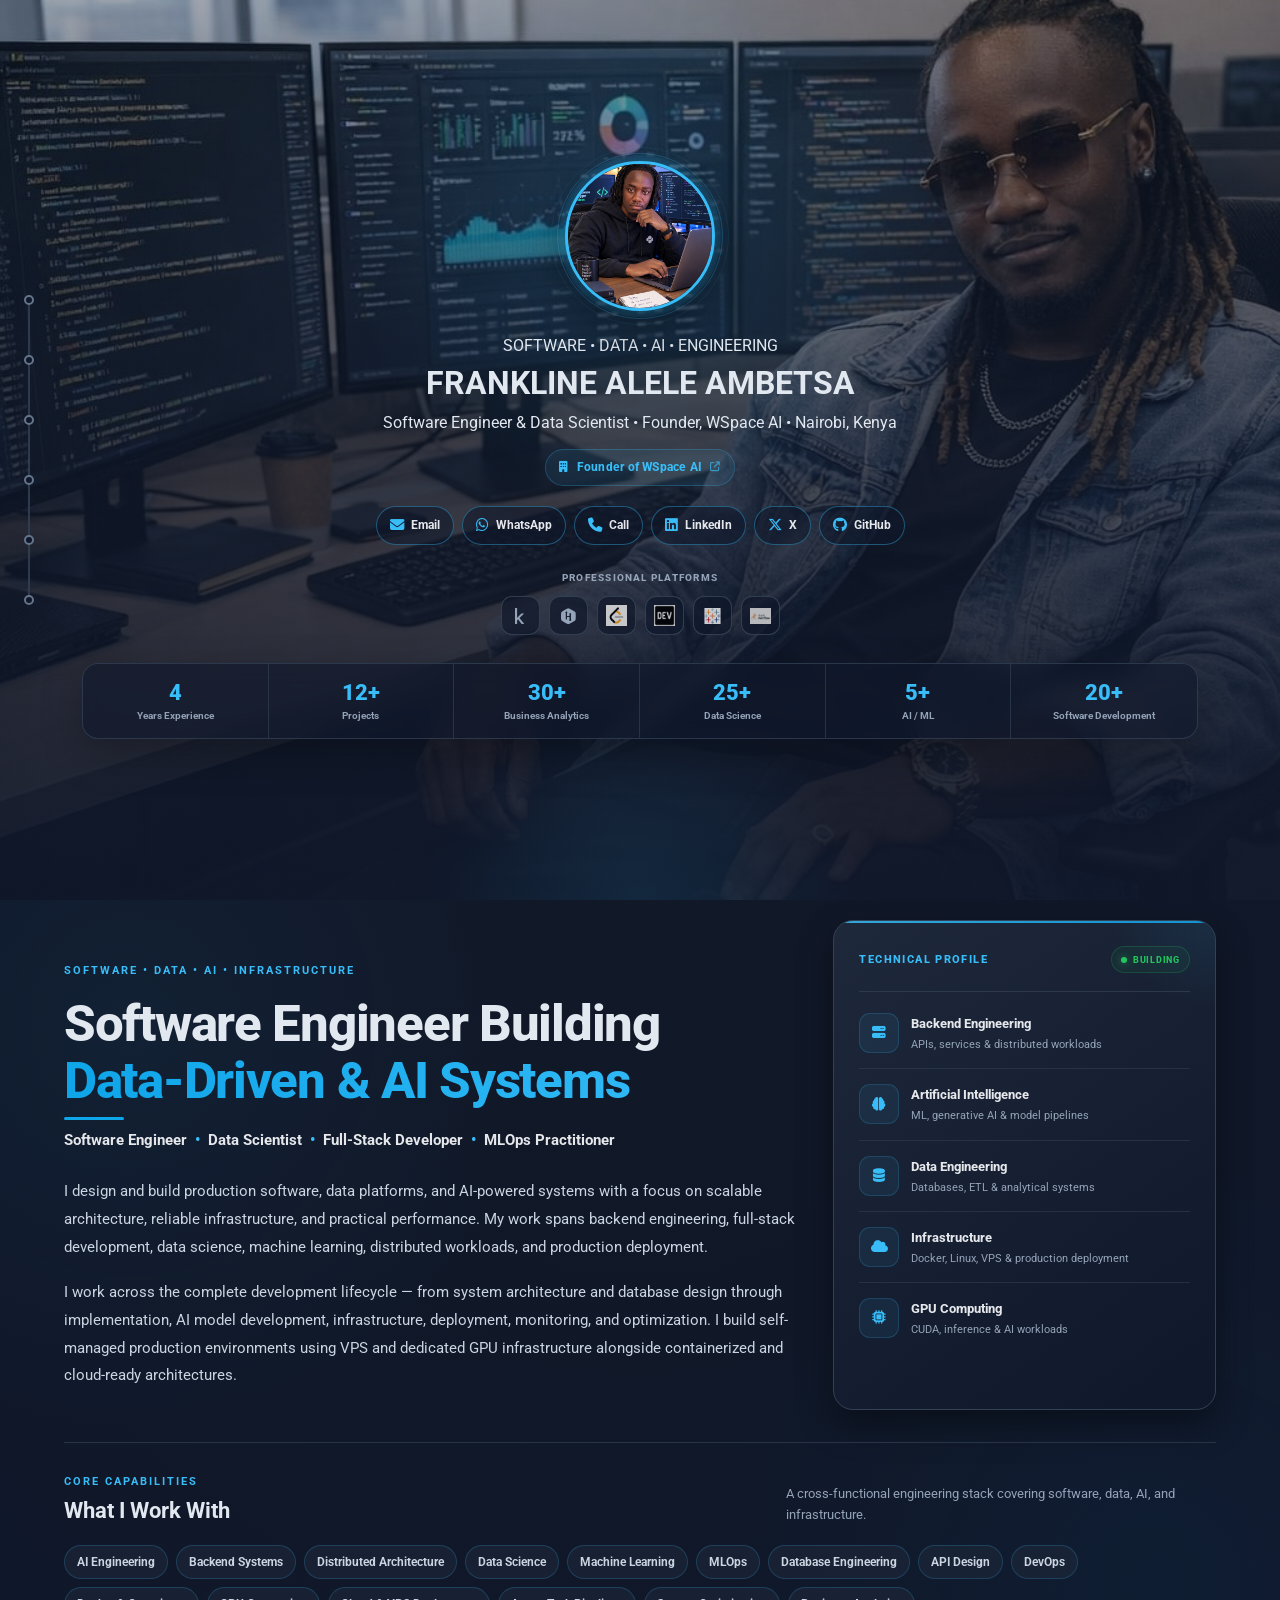
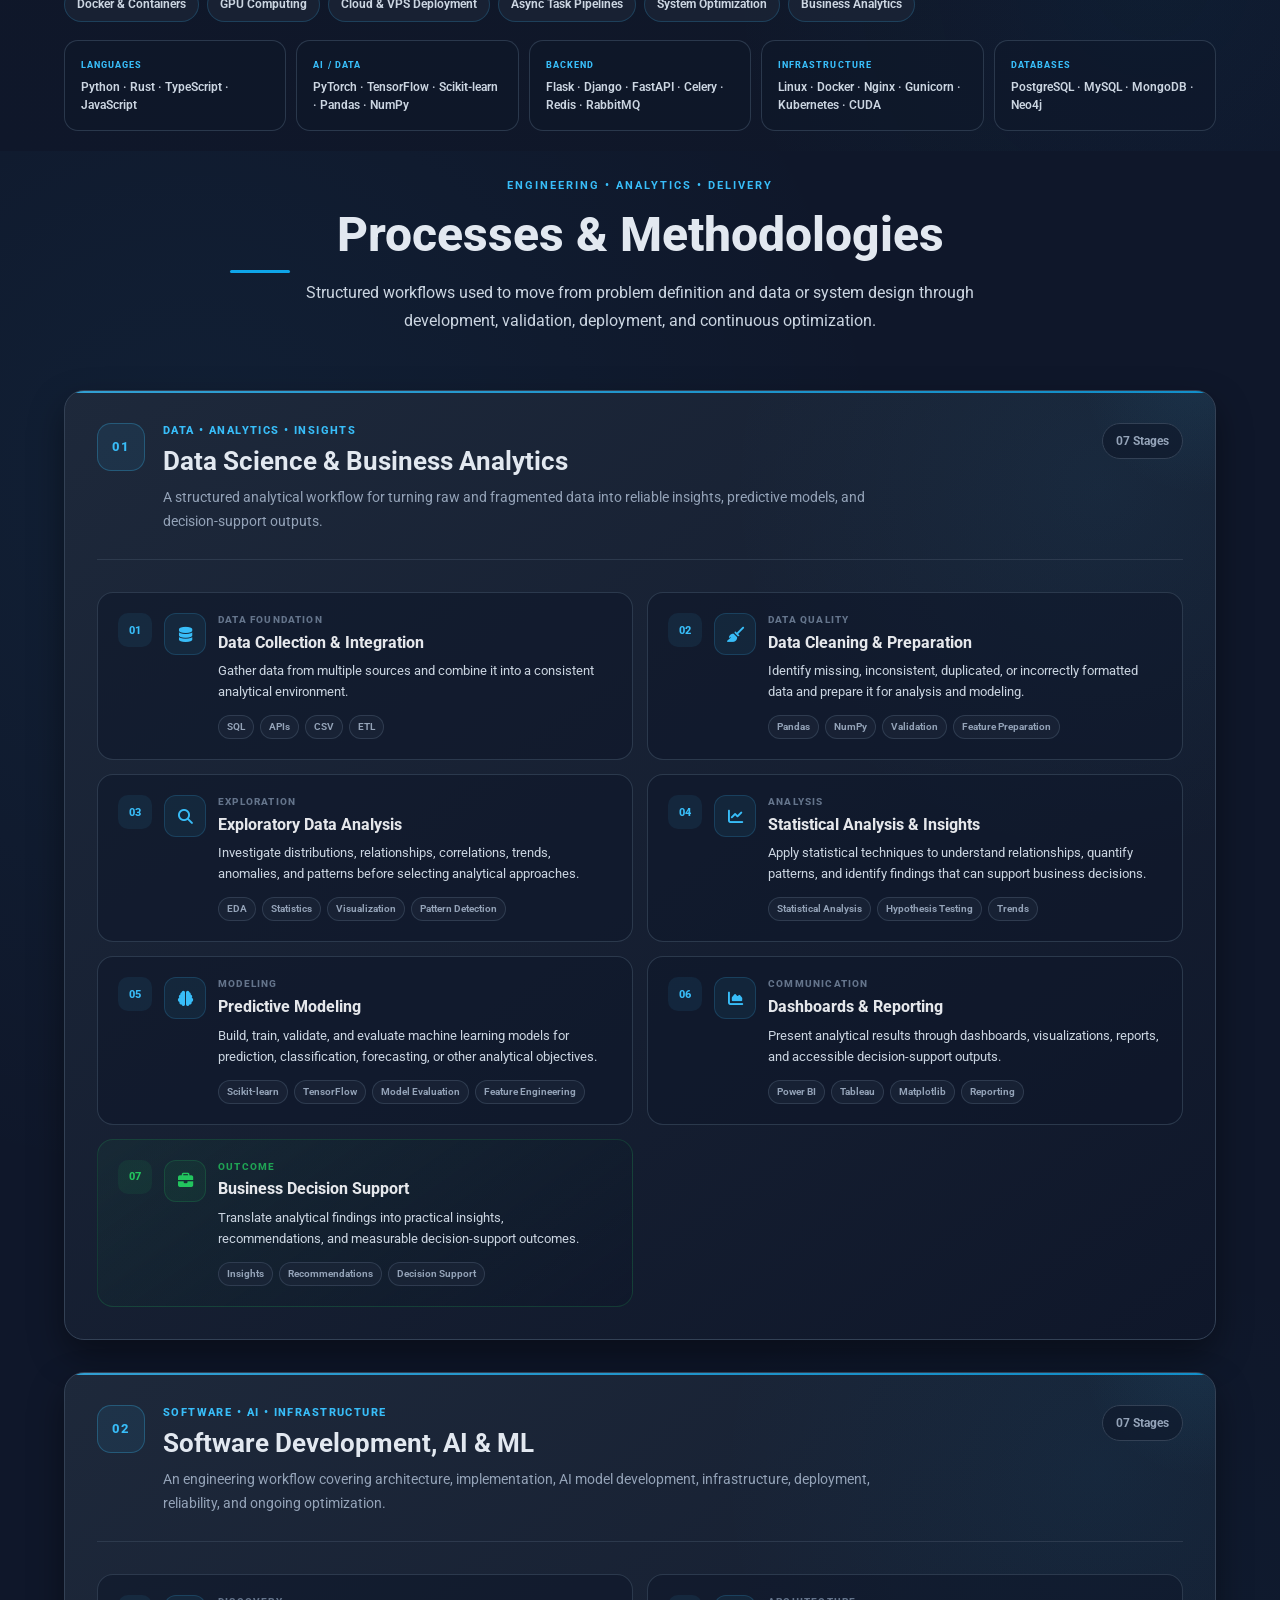
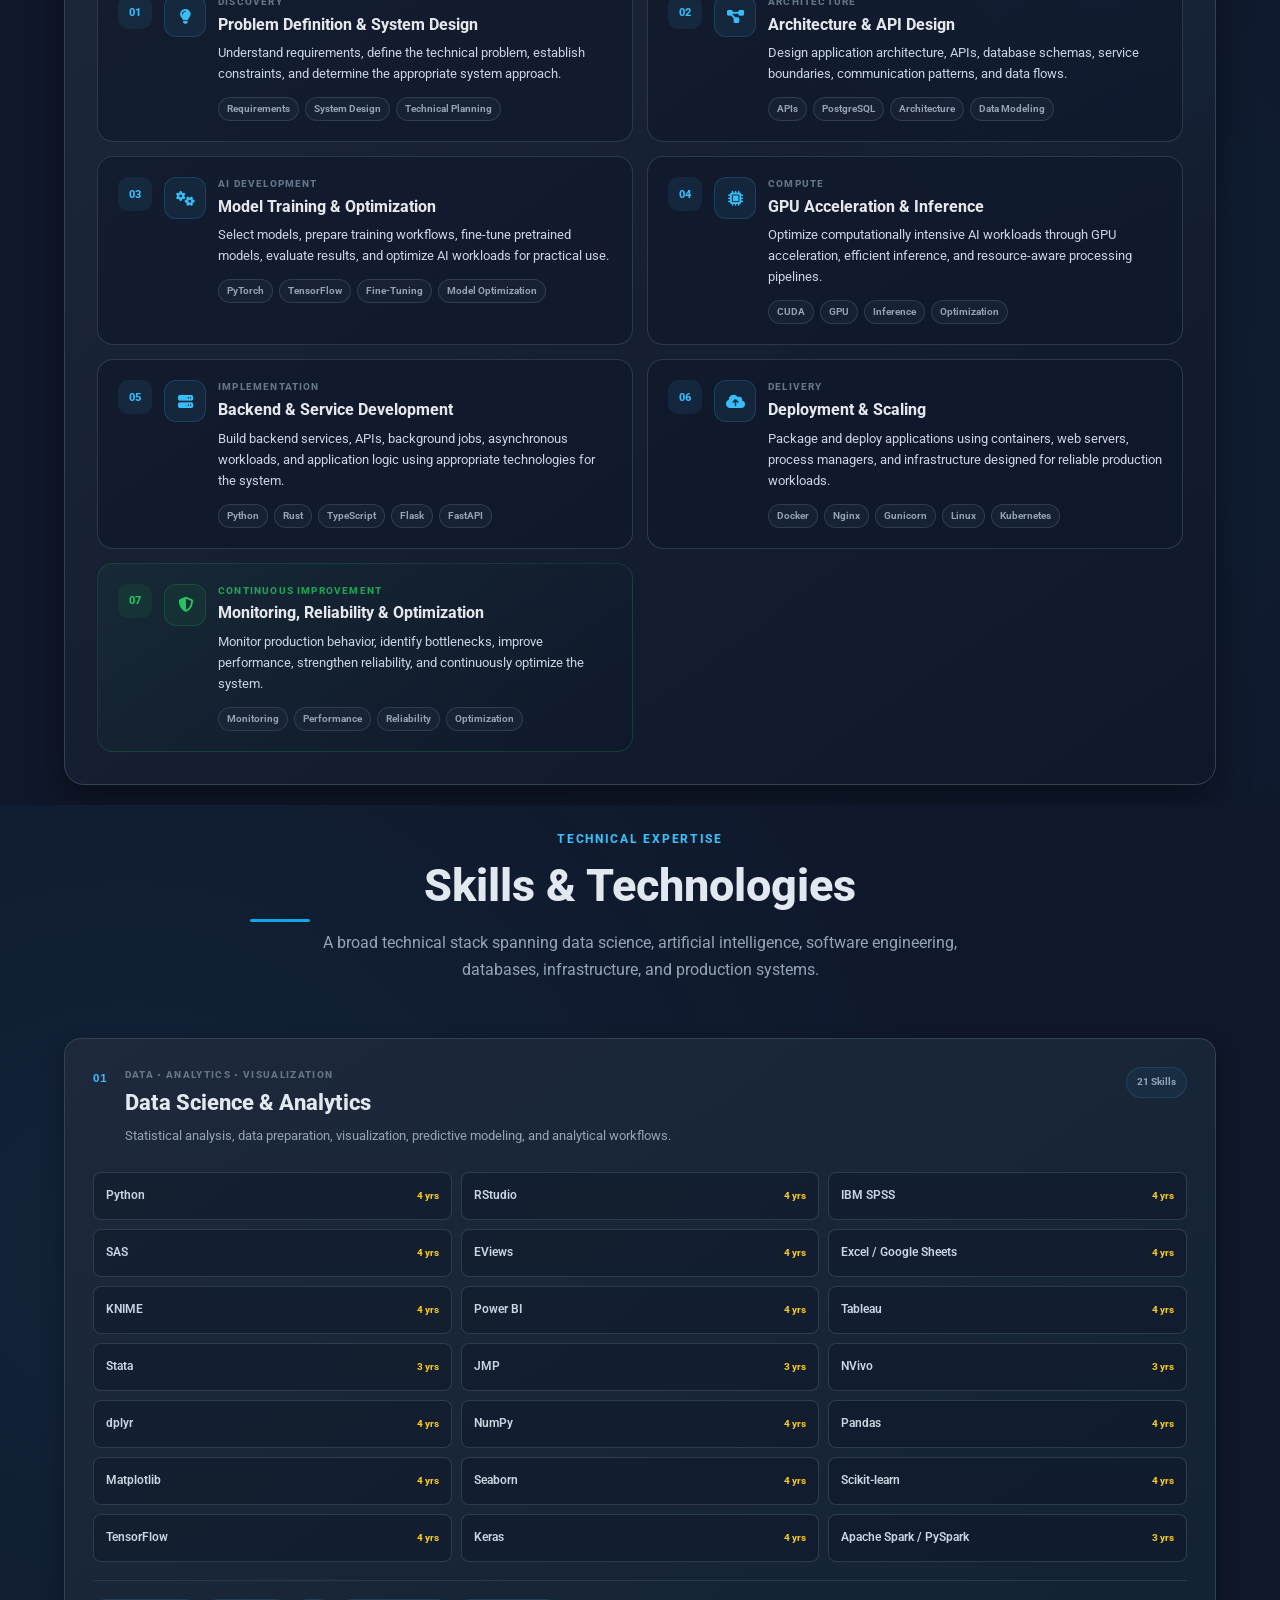
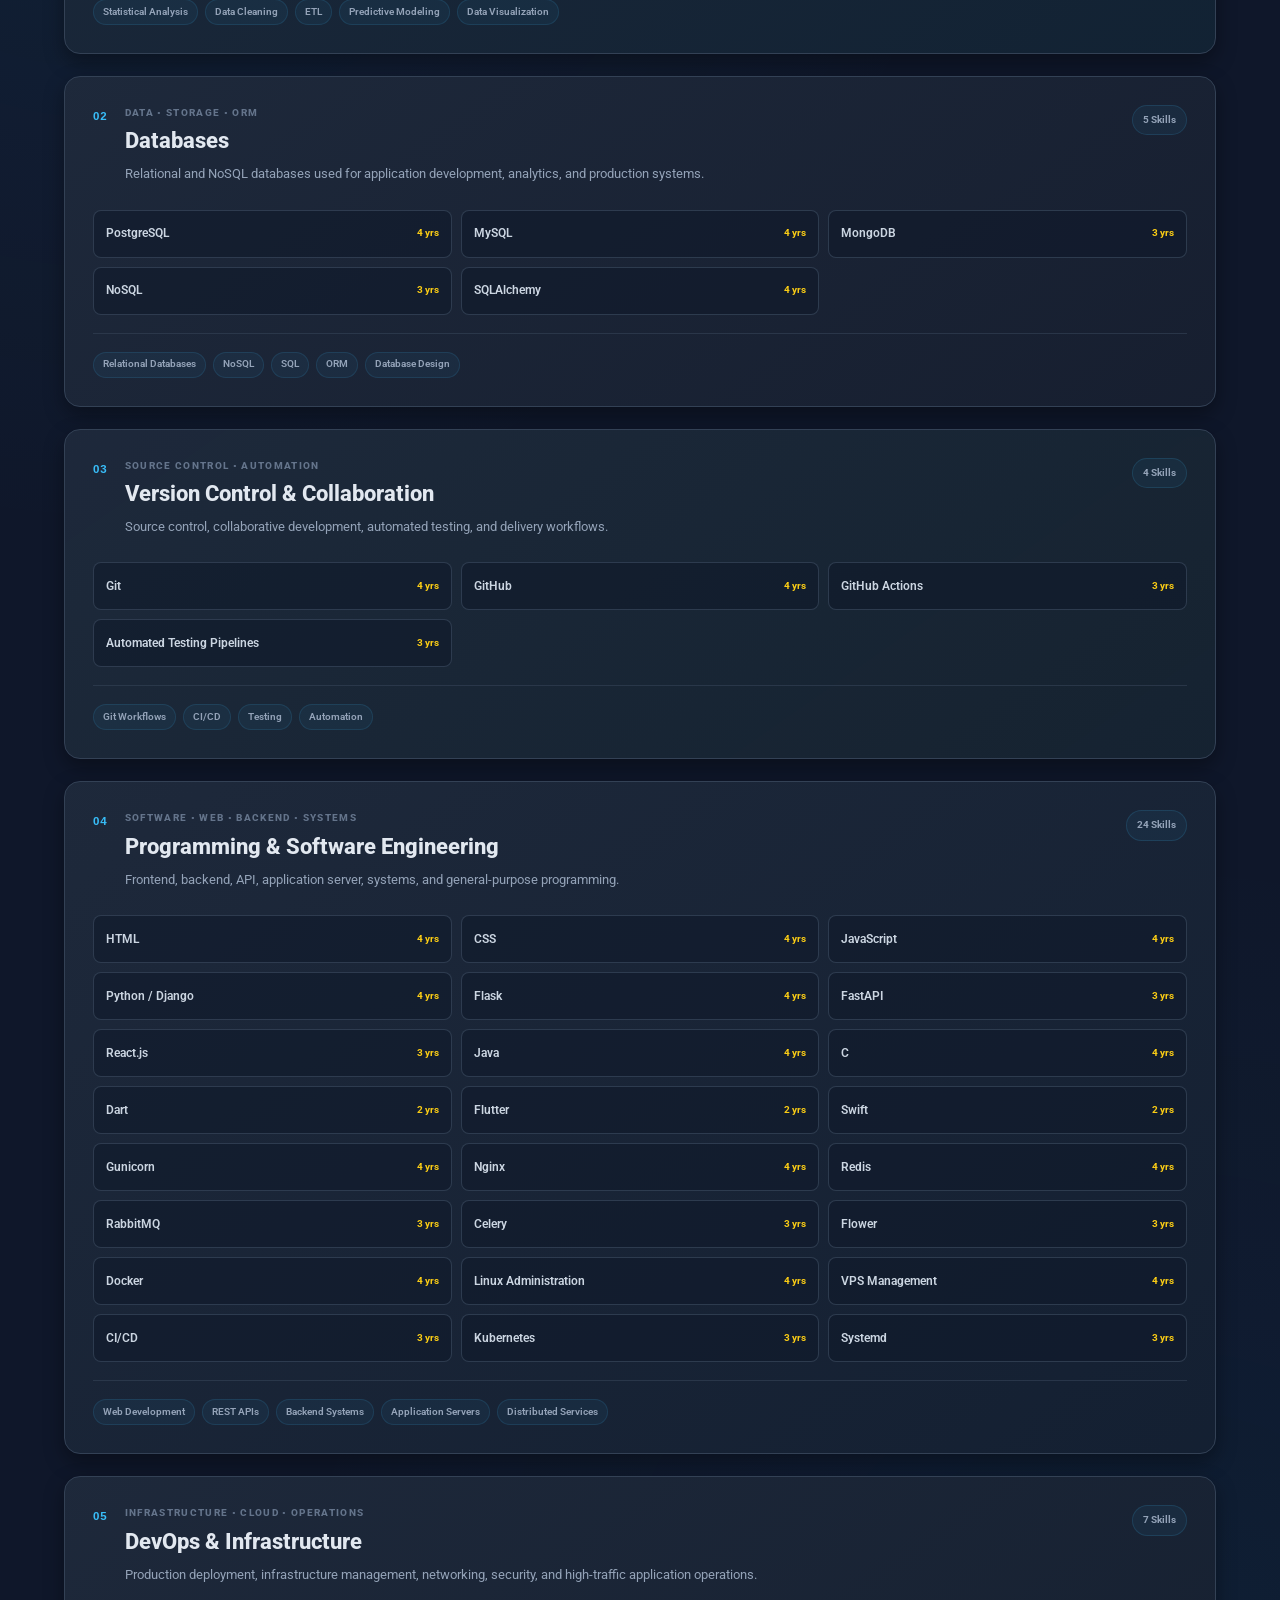
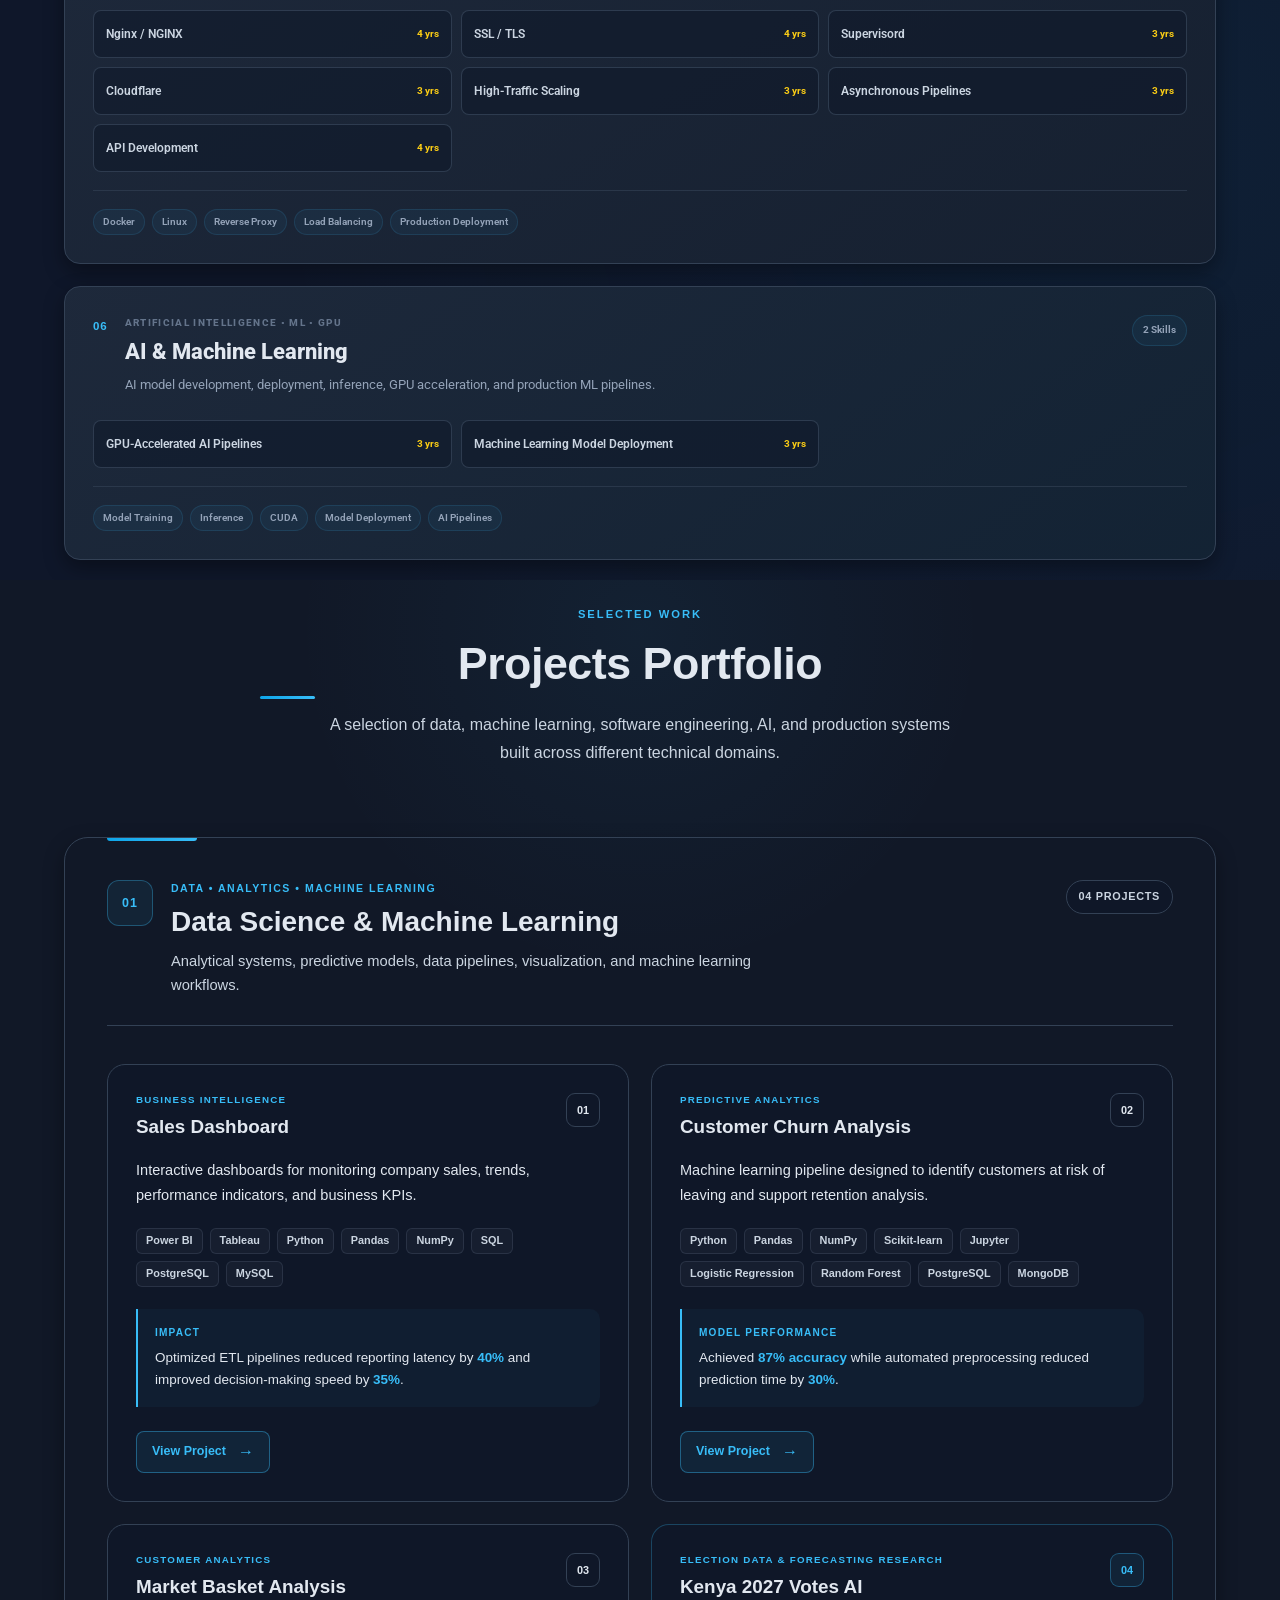
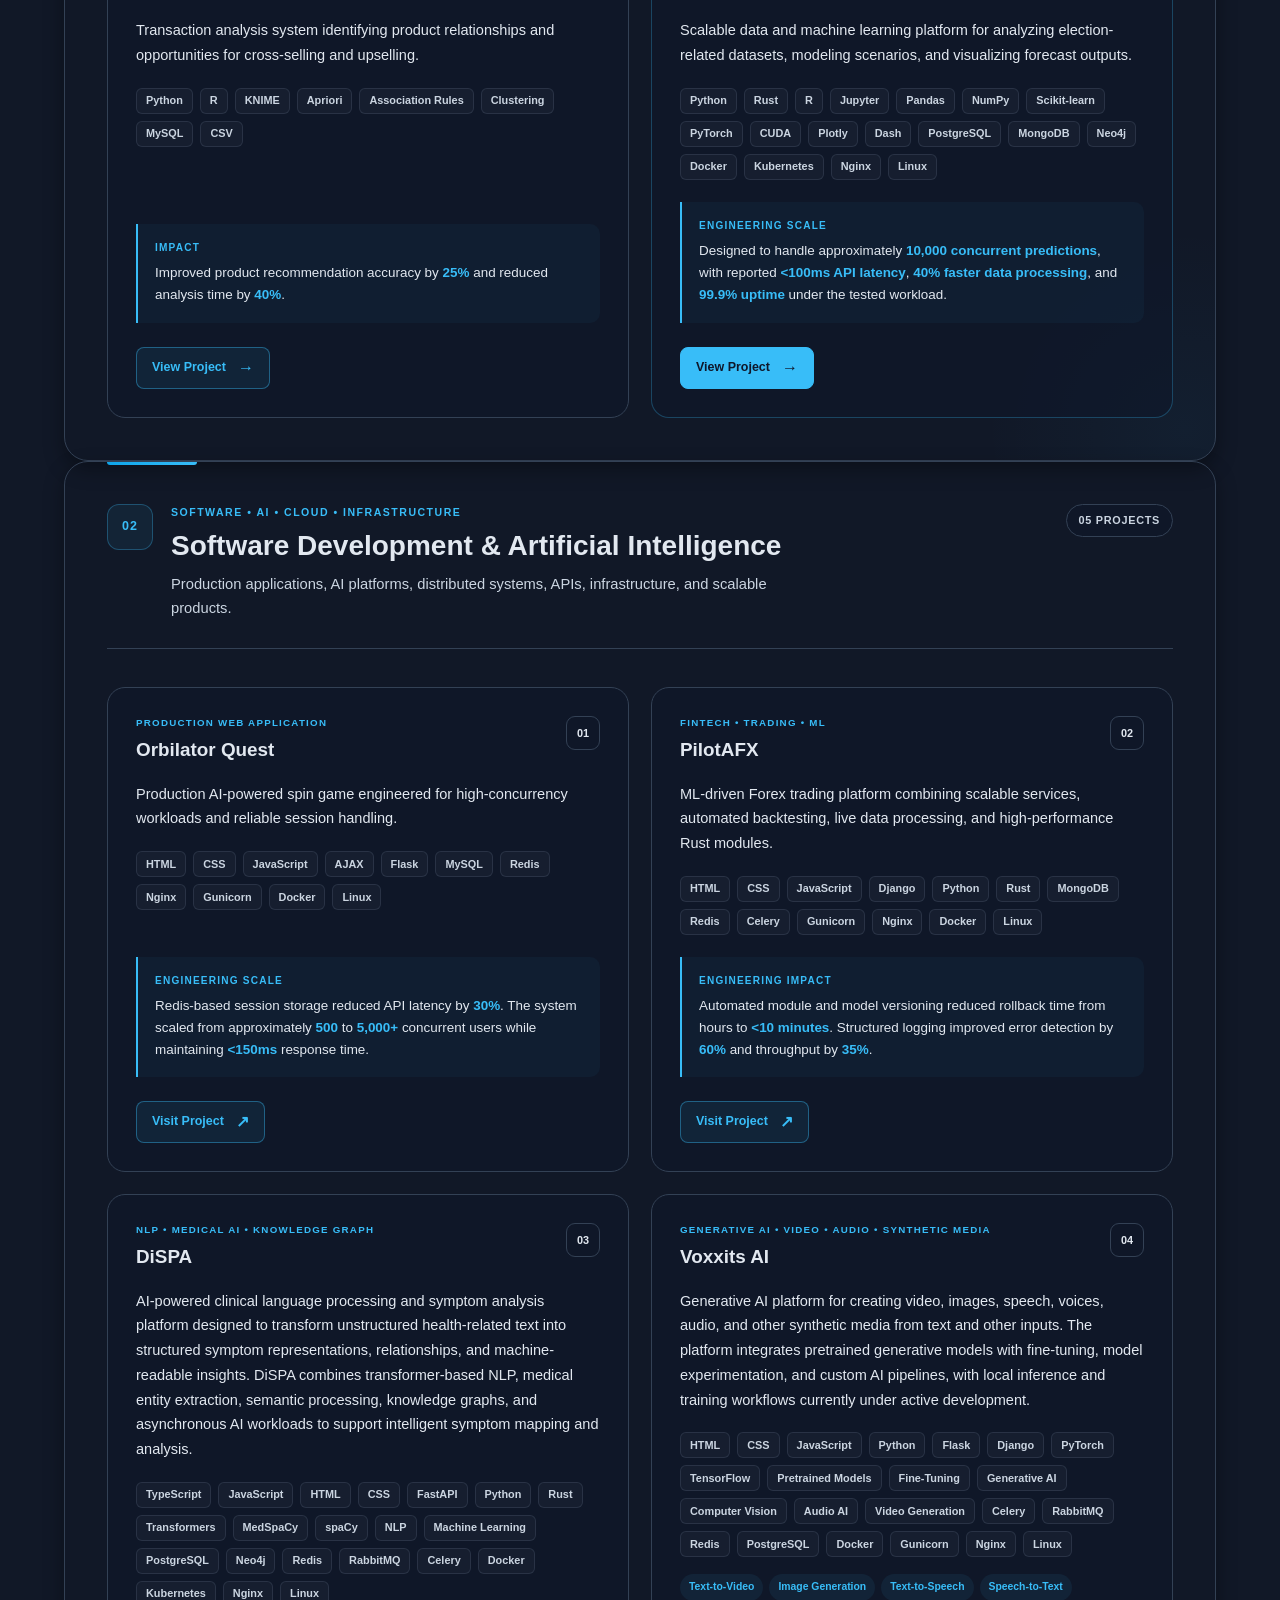
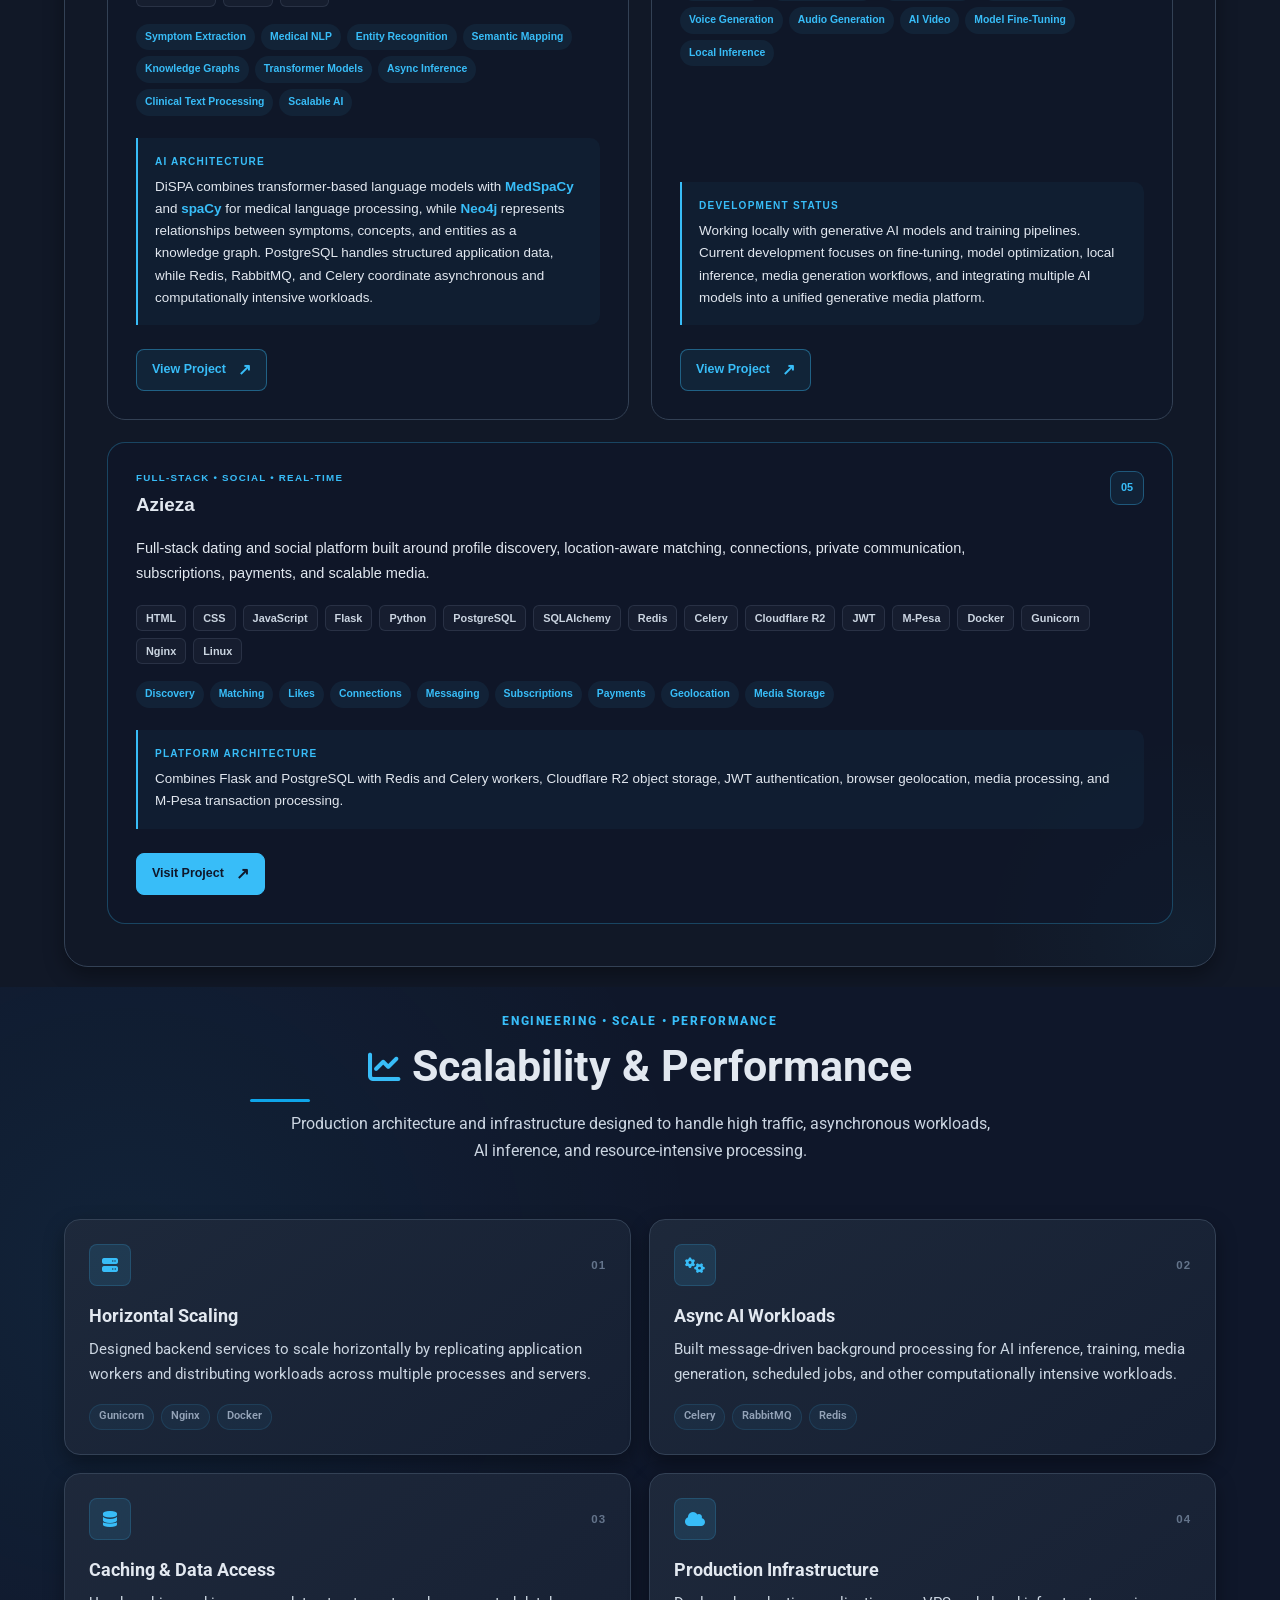
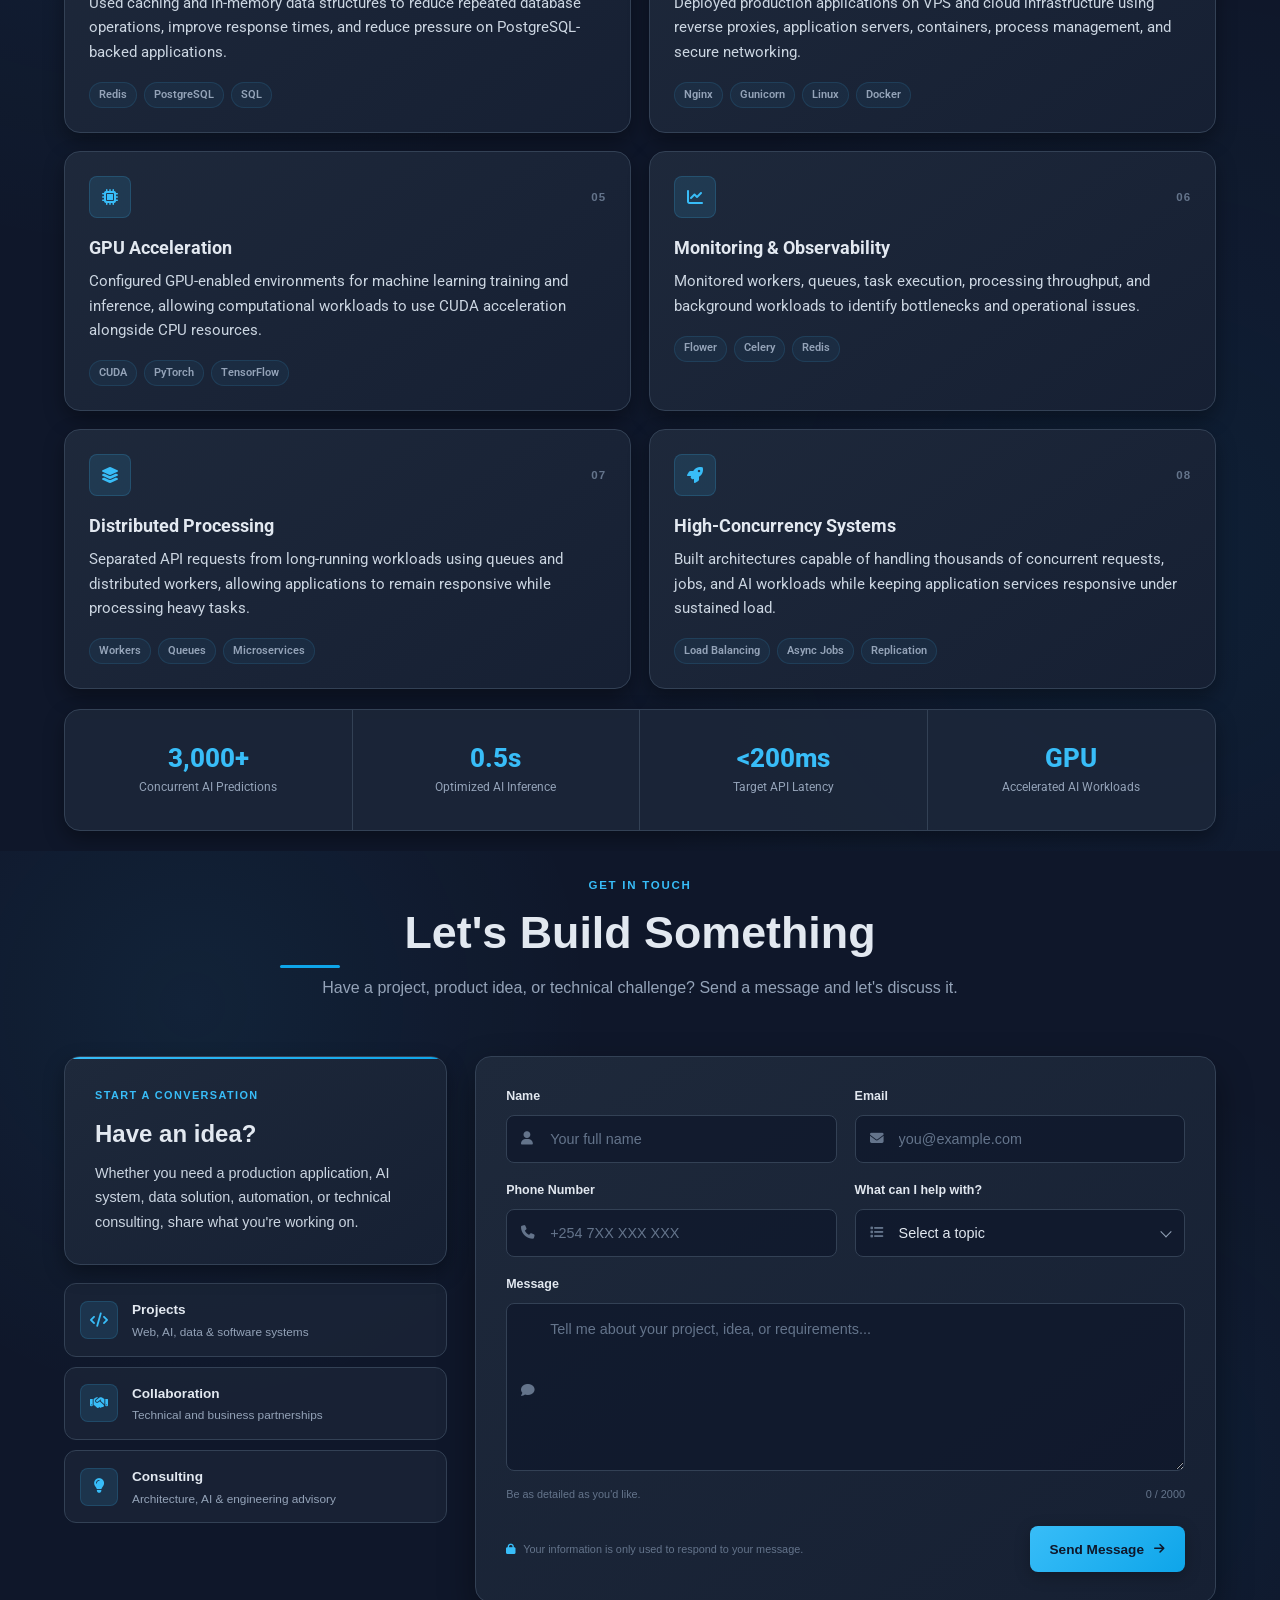
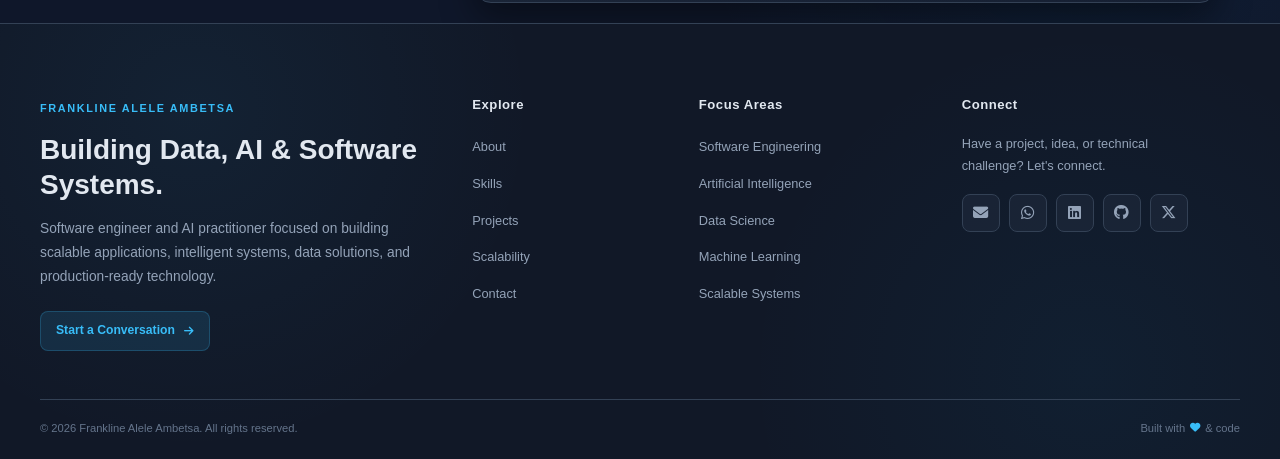
==== commit 78fd57e9: "Add files via upload" ====
--- a/index.html
+++ b/index.html
@@ -46,6 +46,8 @@
 
 
         <!-- IDENTITY -->
+        <!-- IDENTITY -->
+
         <div class="header-identity">
 
             <span class="header-eyebrow">
@@ -59,8 +61,22 @@
             <p class="header-title">
                 Software Engineer &amp; Data Scientist
                 <span>•</span>
+                Founder, WSpace AI
+                <span>•</span>
                 Nairobi, Kenya
             </p>
+
+            <a
+                href="https://wspaceai.com"
+                target="_blank"
+                rel="noopener noreferrer"
+                class="founder-link"
+                data-tooltip="Visit WSpace AI"
+            >
+                <i class="fa fa-building"></i>
+                <span>Founder of WSpace AI</span>
+                <i class="fa fa-arrow-up-right-from-square"></i>
+            </a>
 
         </div>
 
@@ -247,7 +263,7 @@
             </div>
 
             <div class="stat">
-                <span id="ai-count">10+</span>
+                <span id="ai-count">5+</span>
                 <p>AI / ML</p>
             </div>
 
@@ -2315,7 +2331,7 @@
                     </div>
 
 
-                    <a href="https://datrailanalytics.wspaceai.com"
+                    <a href="https://drive.google.com/file/d/1ATGv85_IX_4vVGpLG15jodl_ZmB6PE6B/view?usp=sharing"
                     target="_blank"
                     rel="noopener noreferrer"
                     class="project-action">
--- a/style.css
+++ b/style.css
@@ -261,65 +261,63 @@
 
 
 /* ============================================================
-   IDENTITY
-   ============================================================ */
-
-.header-identity {
-    animation:
-        headerIdentityIn 0.9s ease 0.12s both;
-}
-
-.header-eyebrow {
-    display: block;
-
-    margin-bottom: 10px;
-
+   WSPACE AI FOUNDER LINK
+   ============================================================ */
+.founder-link {
+    display: inline-flex;
+    align-items: center;
+    gap: 8px;
+    width: fit-content;
+    margin-top: 14px;
+    margin-bottom: 20px;
+    padding: 8px 13px;
+    border: 1px solid rgba(56, 189, 248, 0.24);
+    border-radius: var(--radius-pill);
+    background: rgba(56, 189, 248, 0.07);
     color: var(--color-primary);
-
-    font-size: 0.67rem;
-    font-weight: 800;
-
-    letter-spacing: 0.16em;
-    line-height: 1.4;
-}
-
-header h1 {
-    margin: 0;
-
+    font-size: 0.72rem;
+    font-weight: 750;
+    letter-spacing: 0.02em;
+    text-decoration: none;
+    transition:
+        background var(--transition-fast),
+        border-color var(--transition-fast),
+        color var(--transition-fast),
+        box-shadow var(--transition-fast);
+}
+
+.founder-link i:first-child {
+    font-size: 0.72rem;
+}
+
+.founder-link i:last-child {
+    font-size: 0.62rem;
+    opacity: 0.7;
+}
+
+.founder-link:hover {
+    background: rgba(56, 189, 248, 0.13);
+    border-color: rgba(56, 189, 248, 0.48);
     color: var(--color-text);
-
-    font-size: clamp(2rem, 5vw, 3.45rem);
-    font-weight: 850;
-
-    letter-spacing: 0.035em;
-    line-height: 1.1;
-
-    text-shadow:
-        0 8px 30px rgba(0, 0, 0, 0.45);
-}
-
-.header-title {
-    display: flex;
-    align-items: center;
-    justify-content: center;
-    flex-wrap: wrap;
-    gap: 9px;
-
-    margin: 13px 0 27px;
-
-    color: var(--color-text-muted);
-
-    font-size: 1rem;
-    font-weight: 600;
-
-    line-height: 1.6;
-
-    animation:
-        headerFadeIn 1s ease 0.35s both;
-}
-
-.header-title span {
-    color: var(--color-primary);
+    box-shadow: var(--glow-soft);
+}
+
+@media (max-width: 700px) {
+
+    .founder-link {
+        margin-top: 11px;
+        padding: 7px 11px;
+        font-size: 0.66rem;
+    }
+
+}
+
+@media (max-width: 480px) {
+
+    .founder-link {
+        font-size: 0.62rem;
+    }
+
 }
 
 
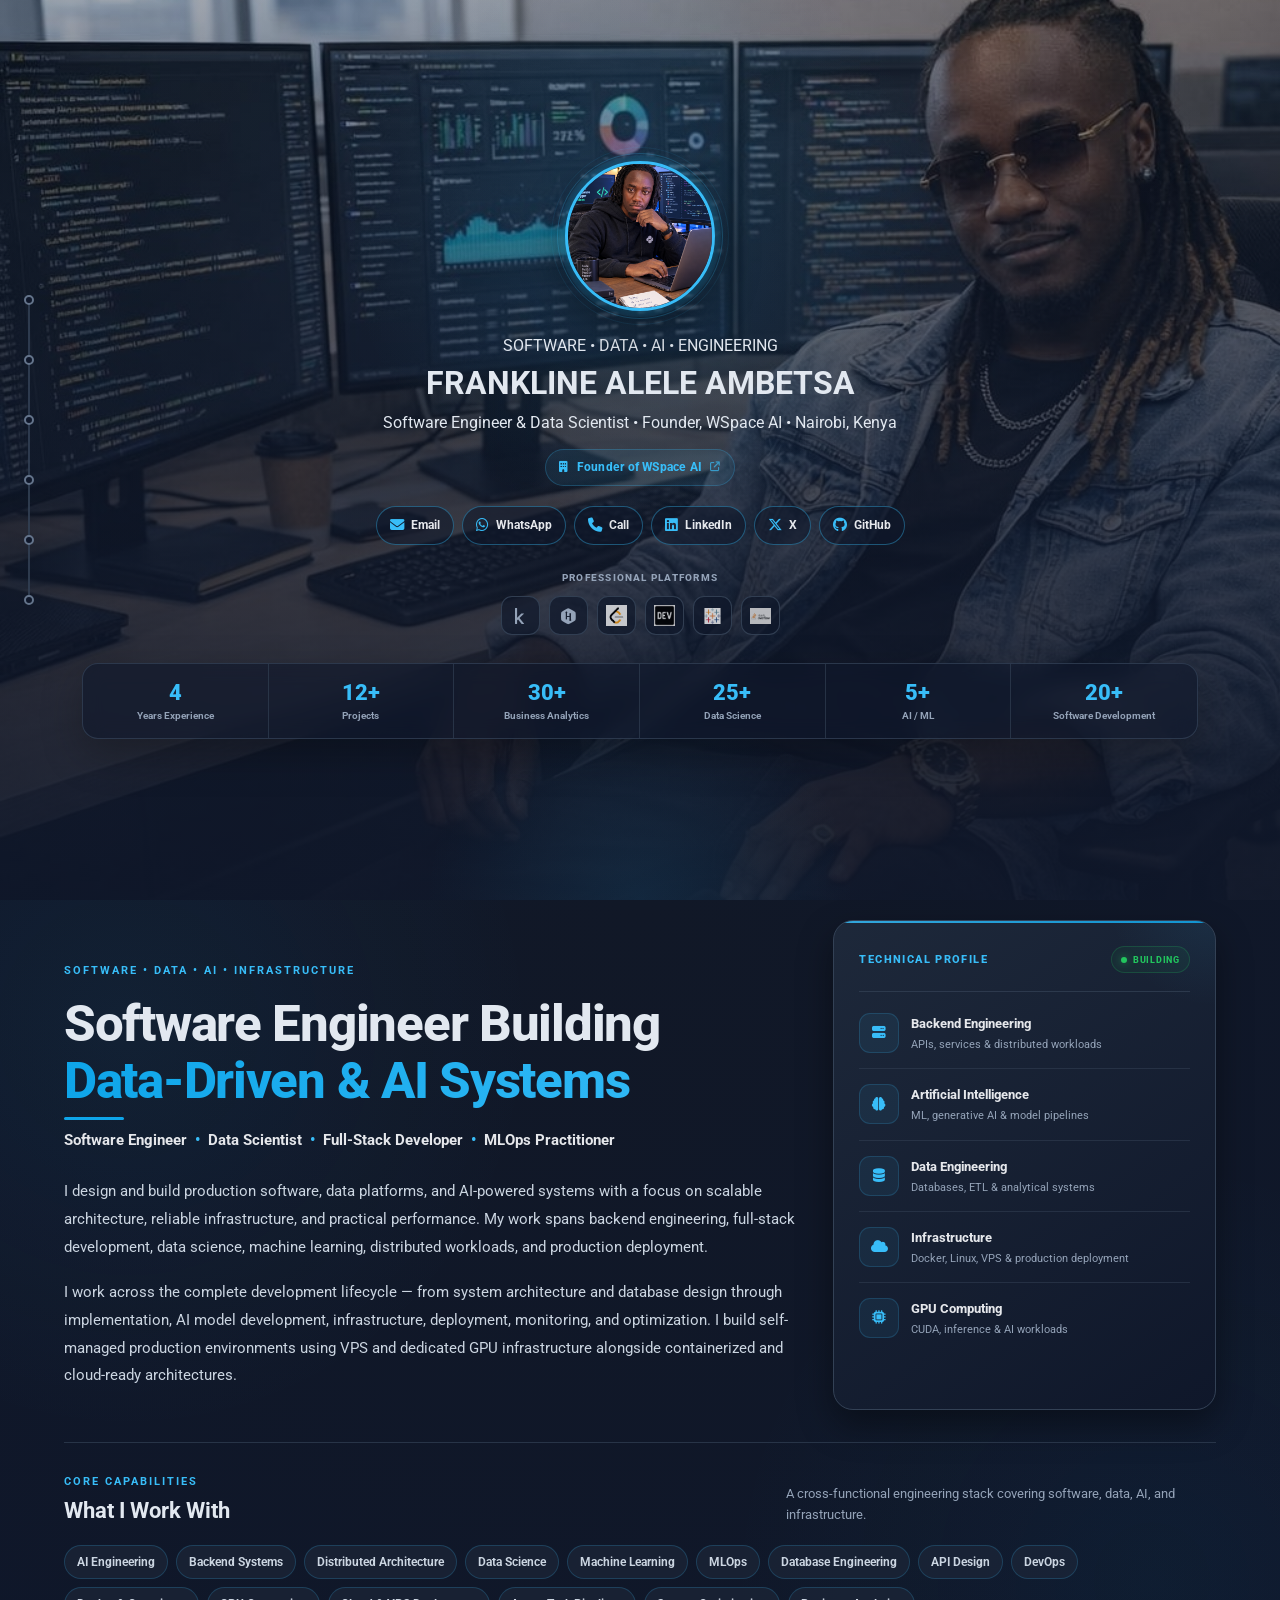
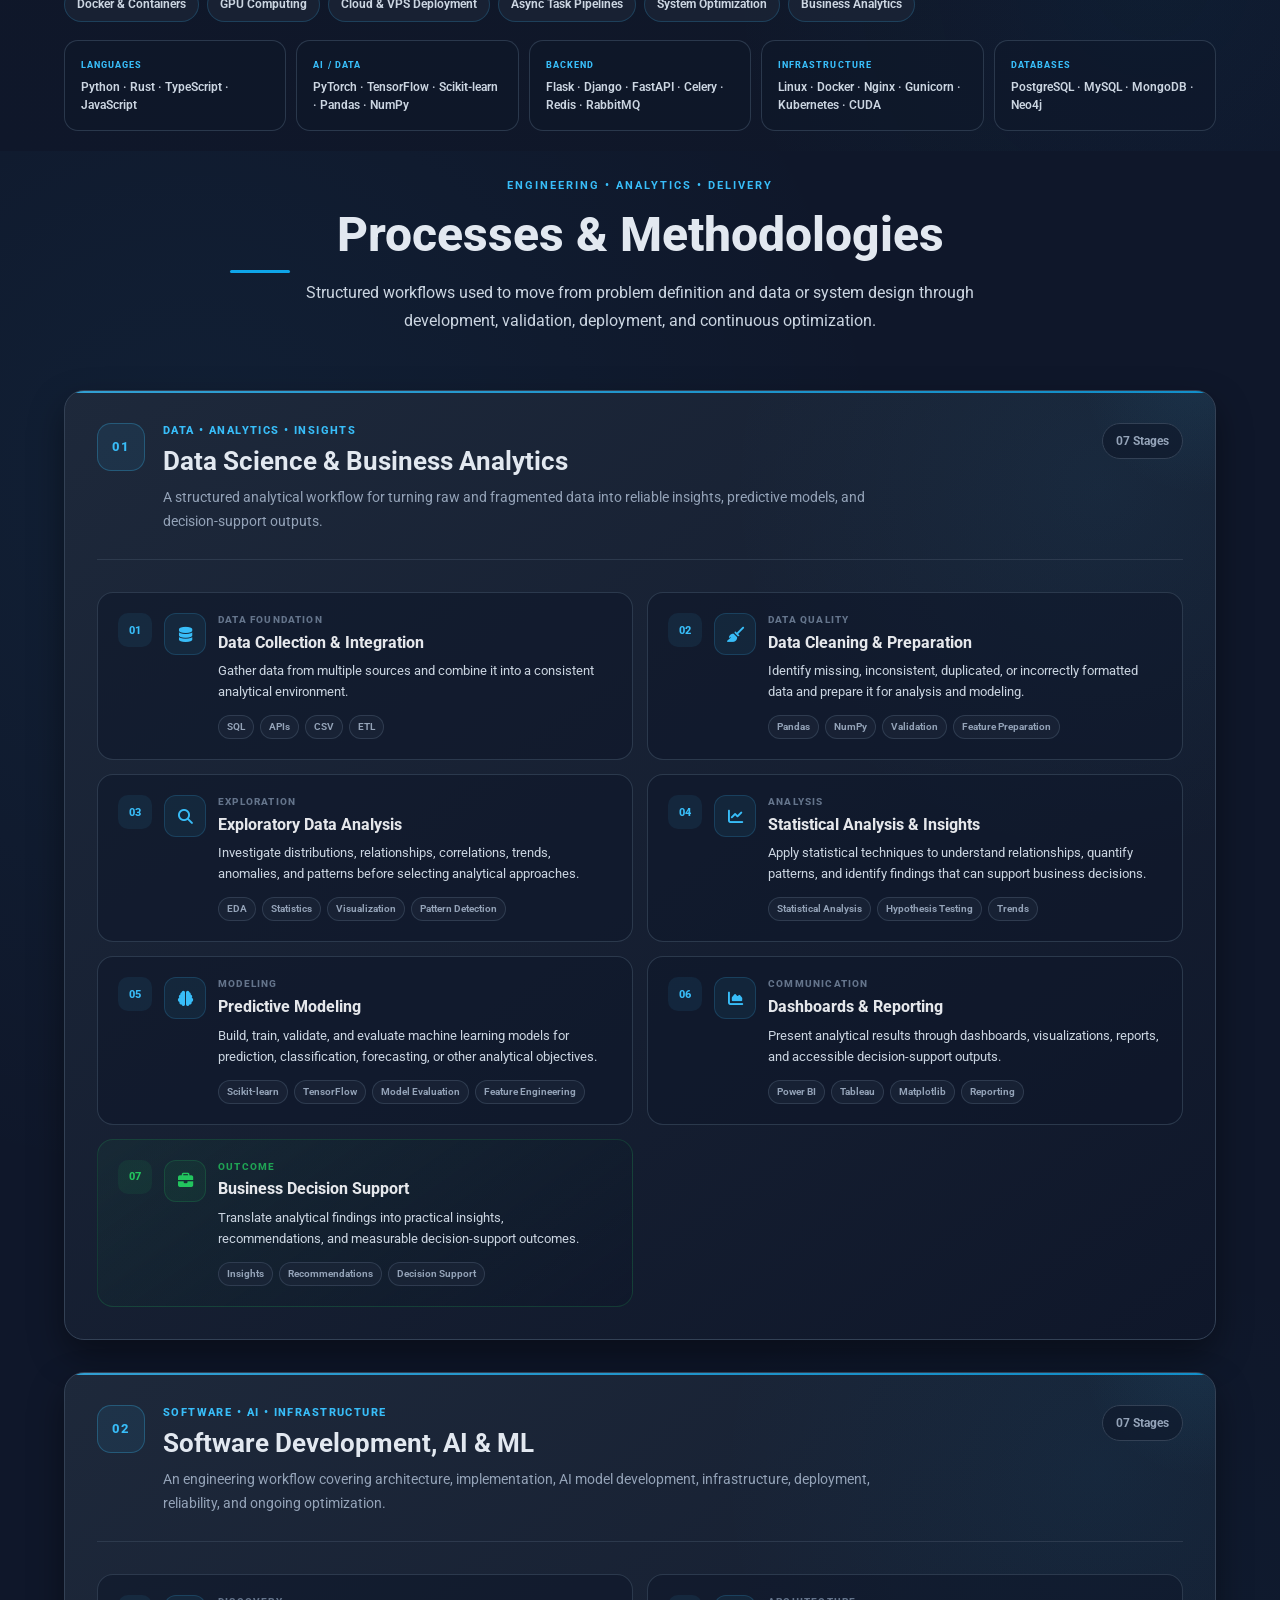
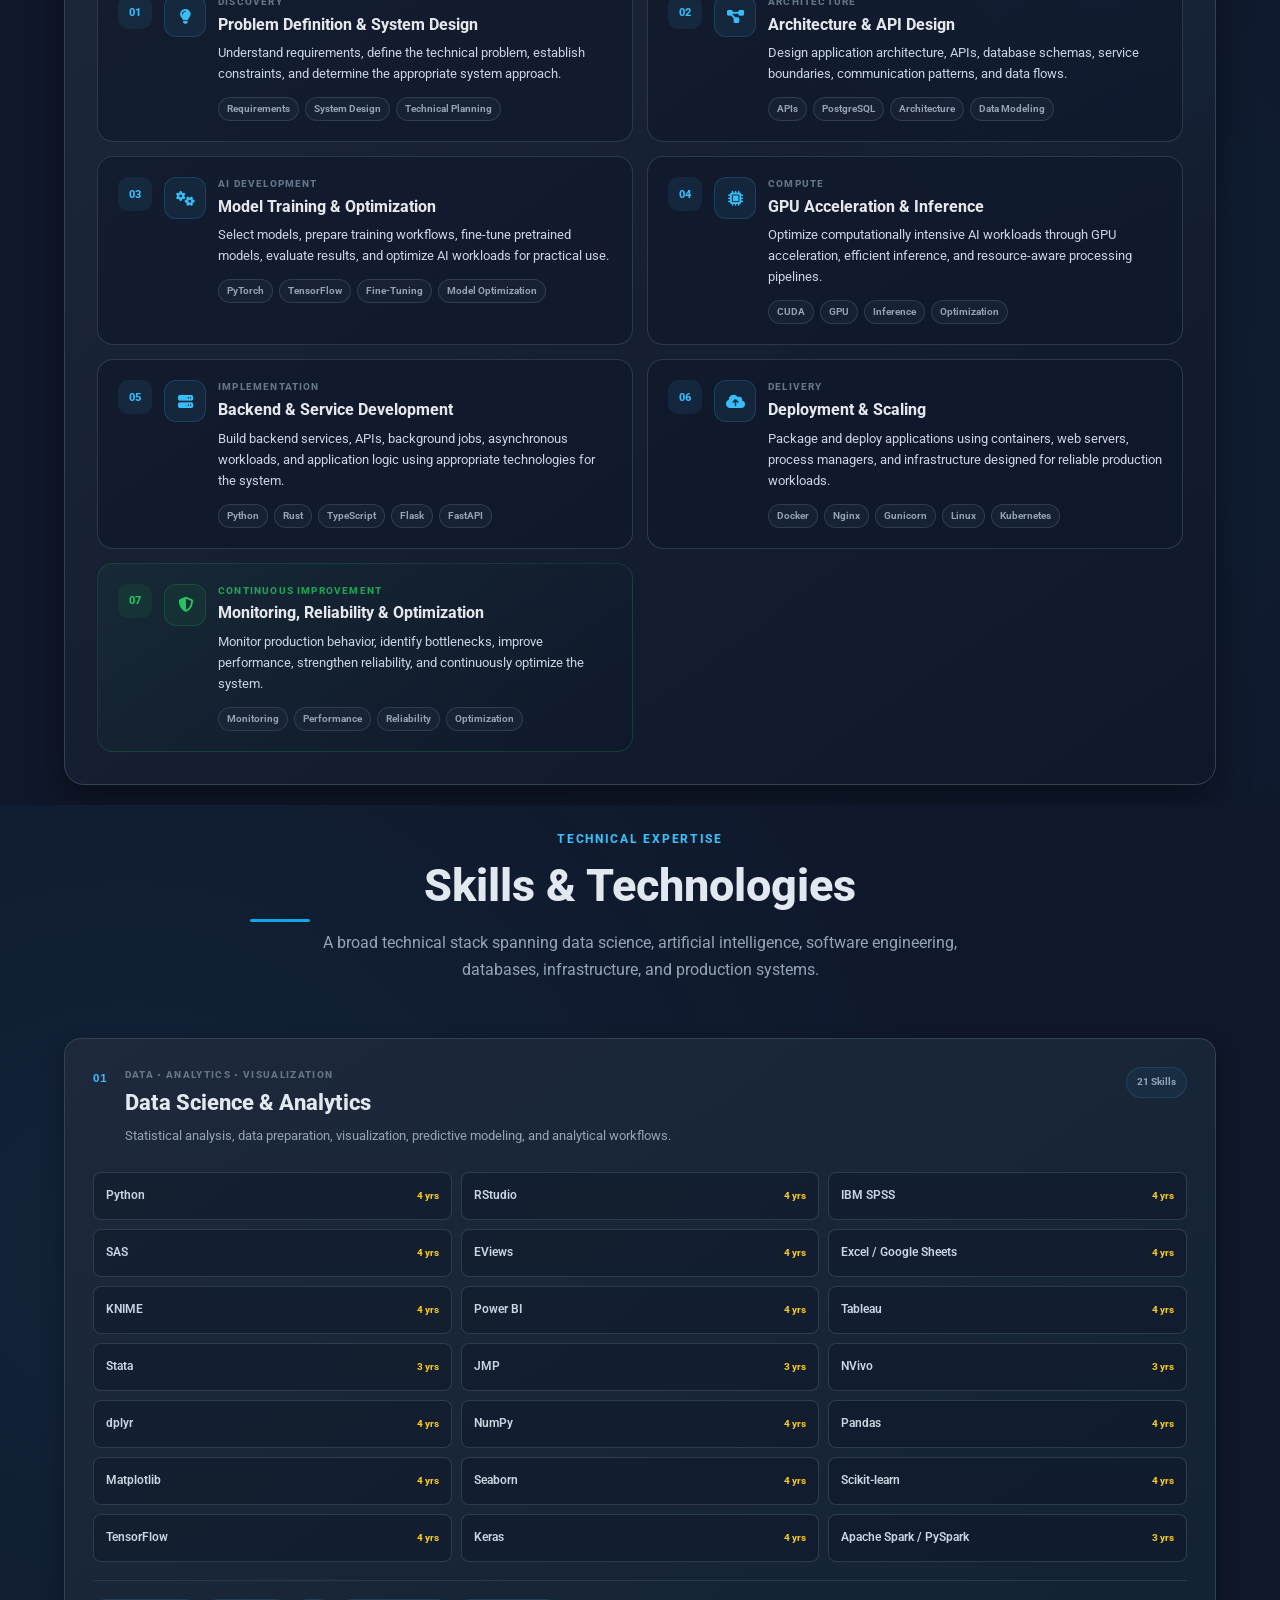
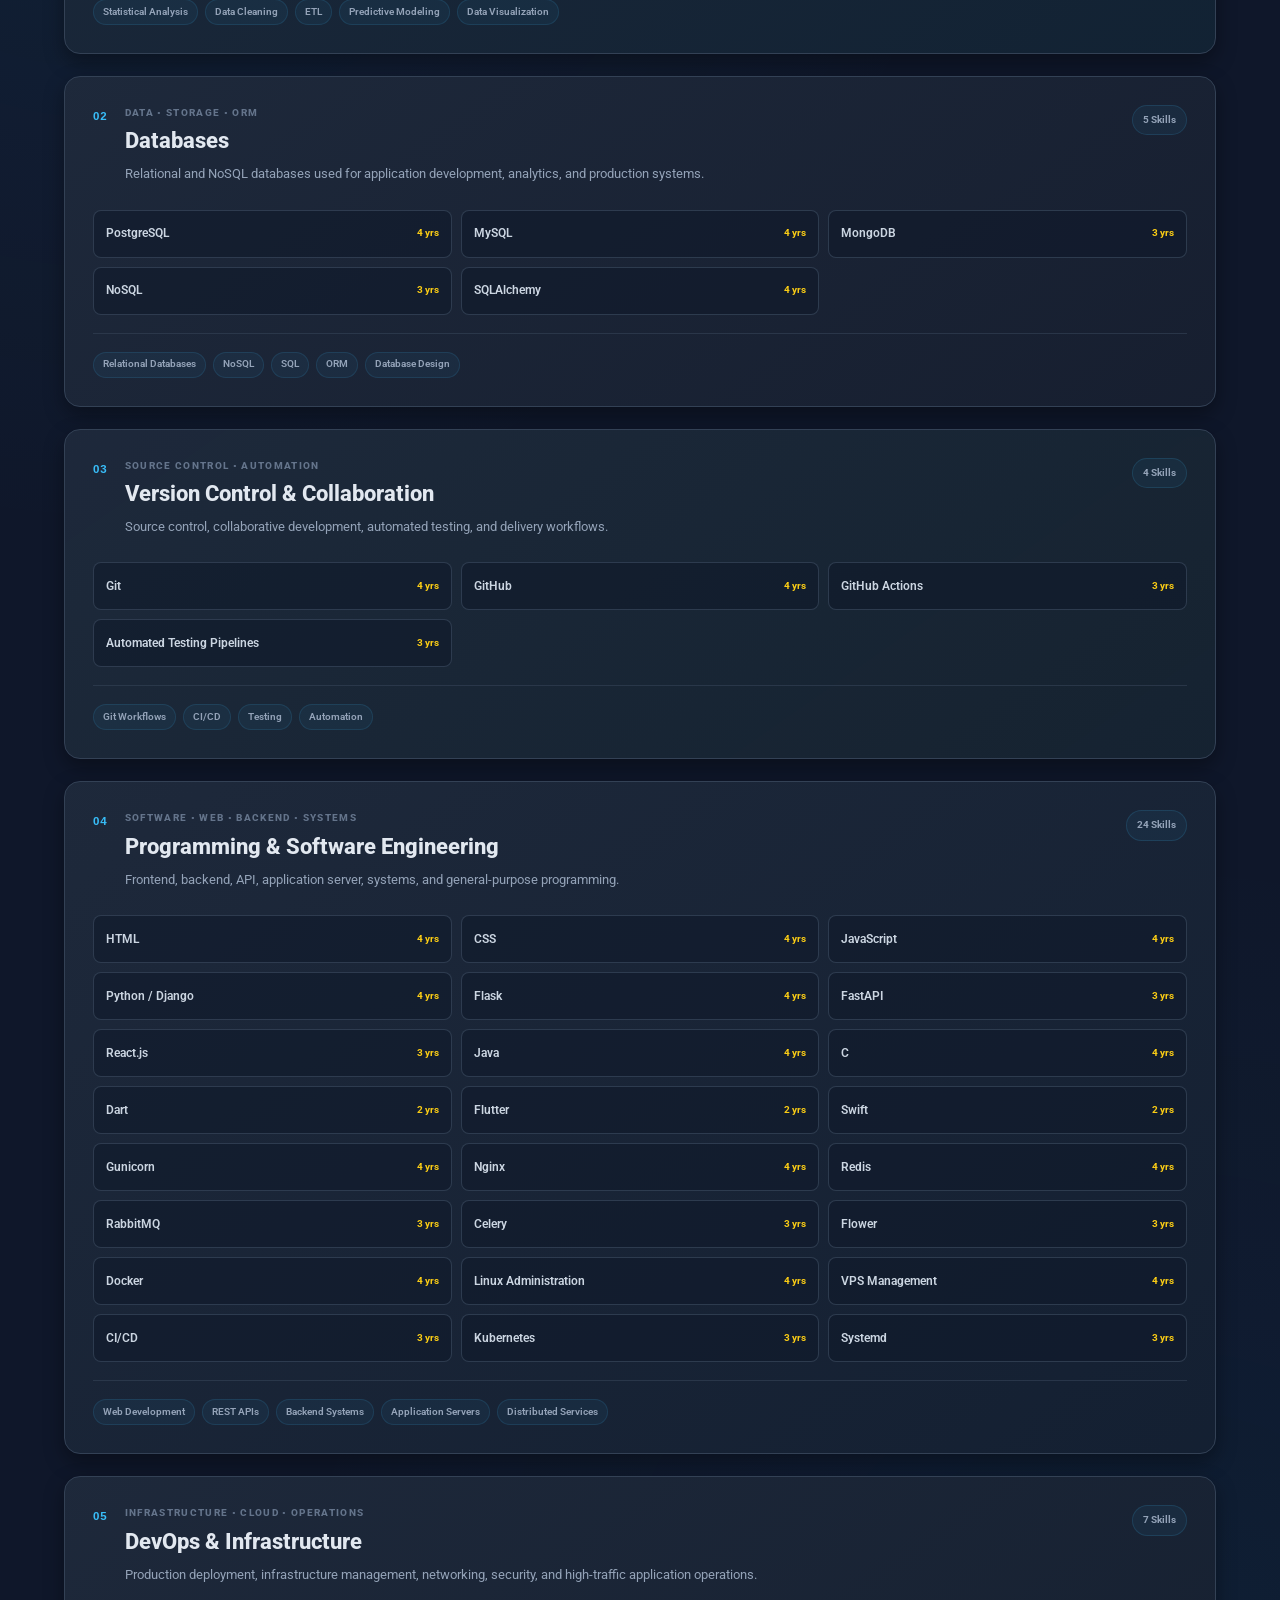
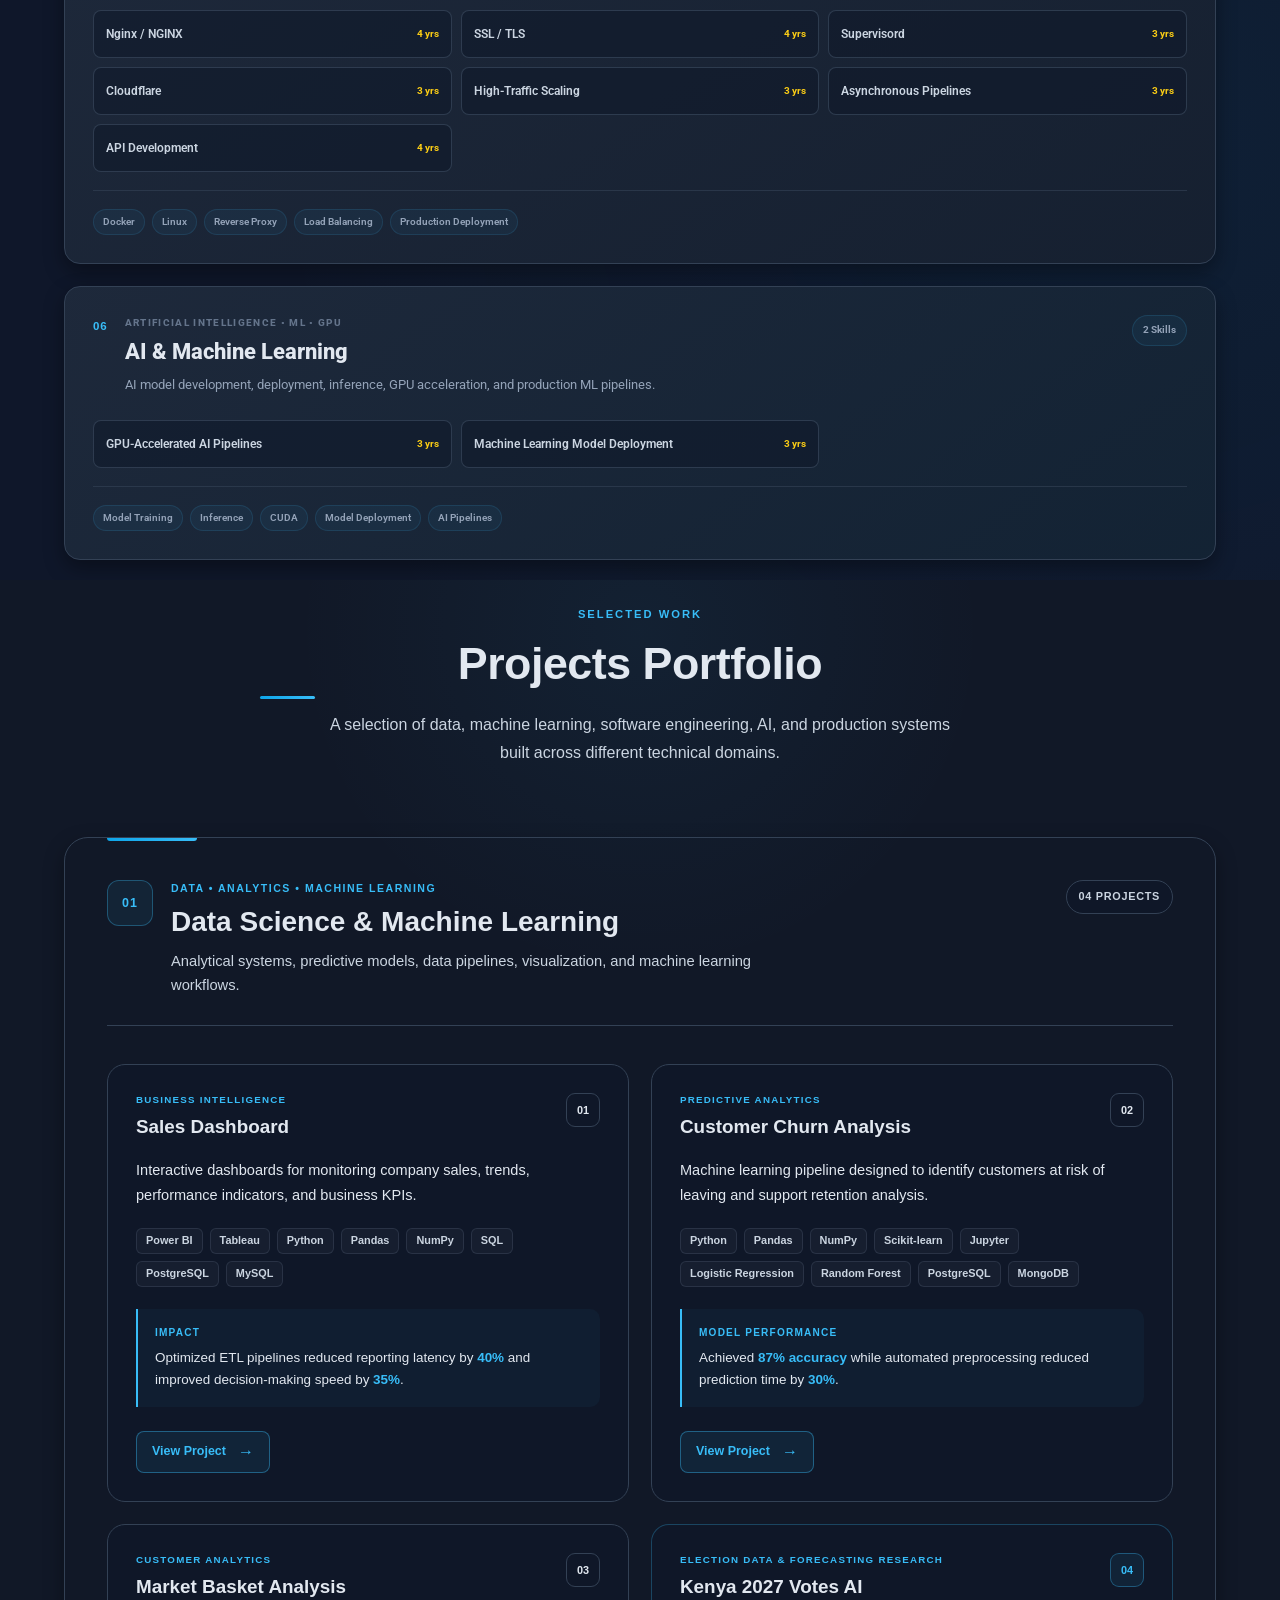
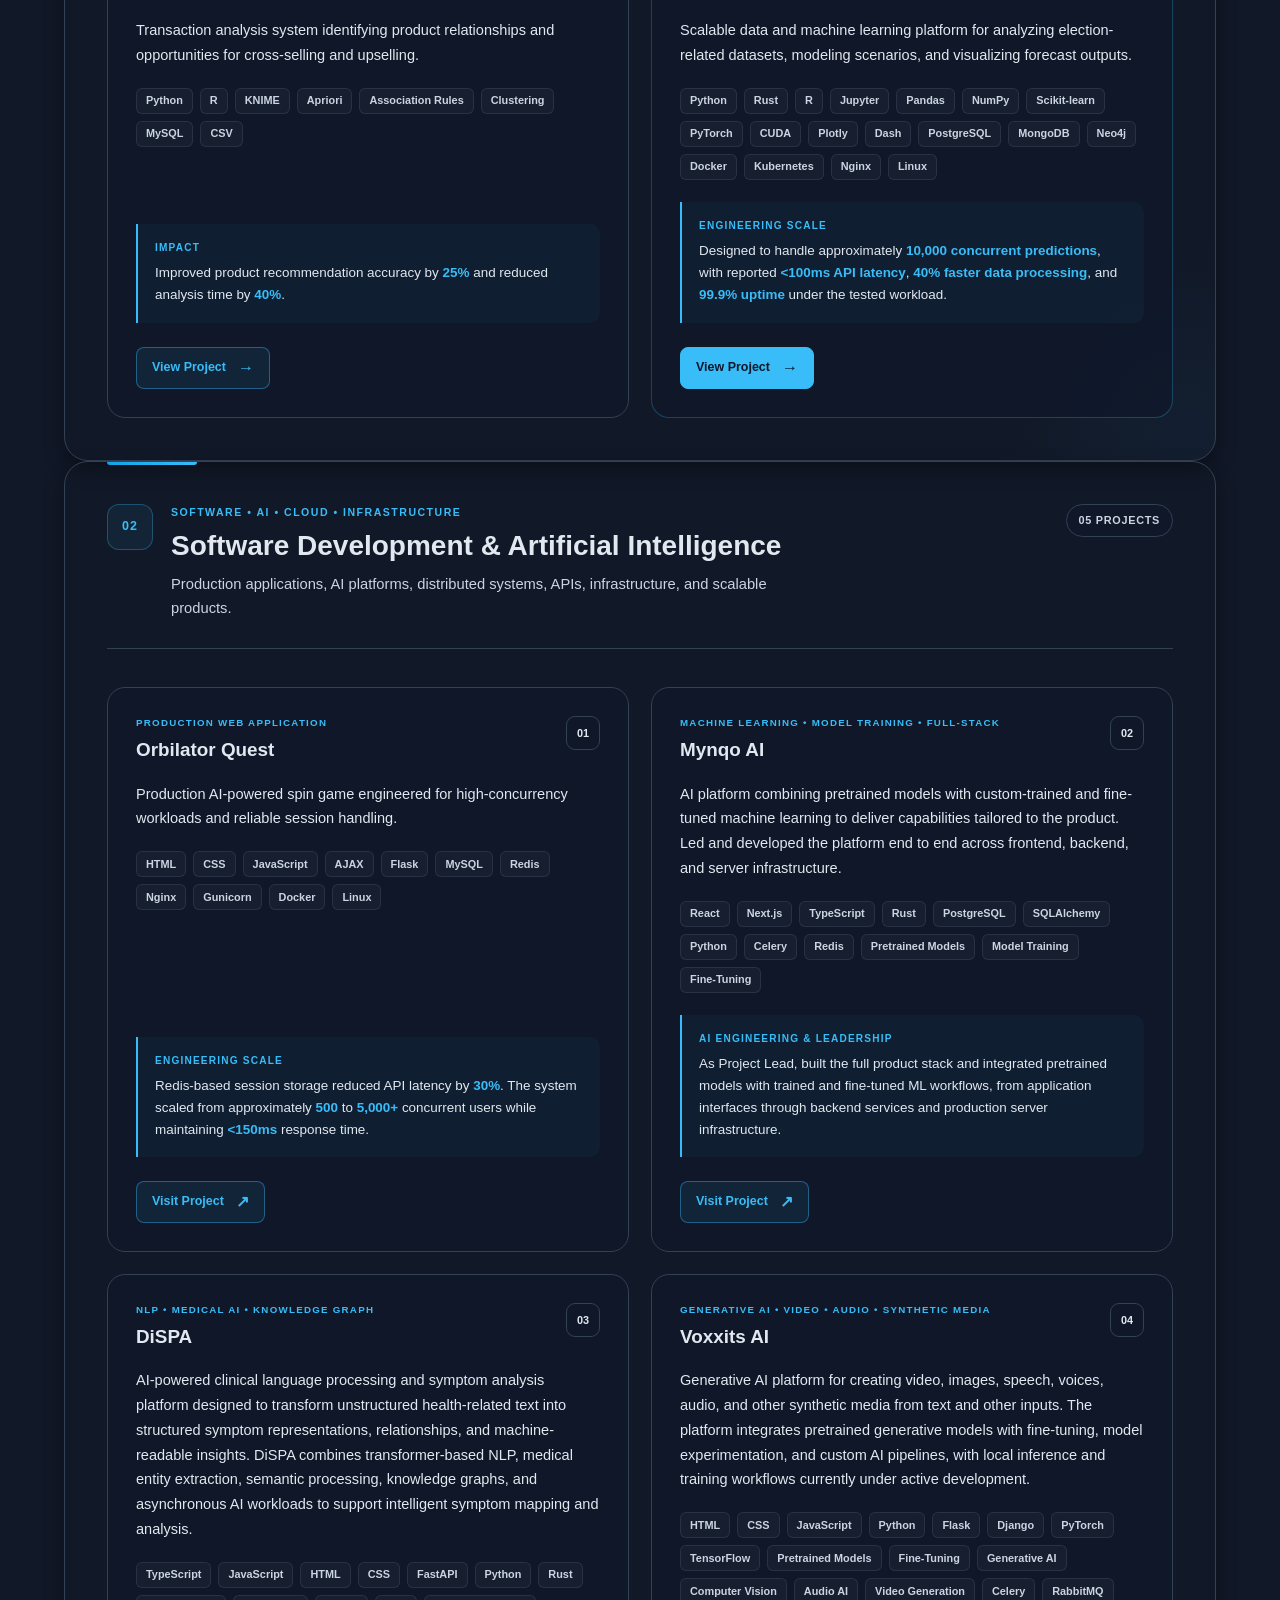
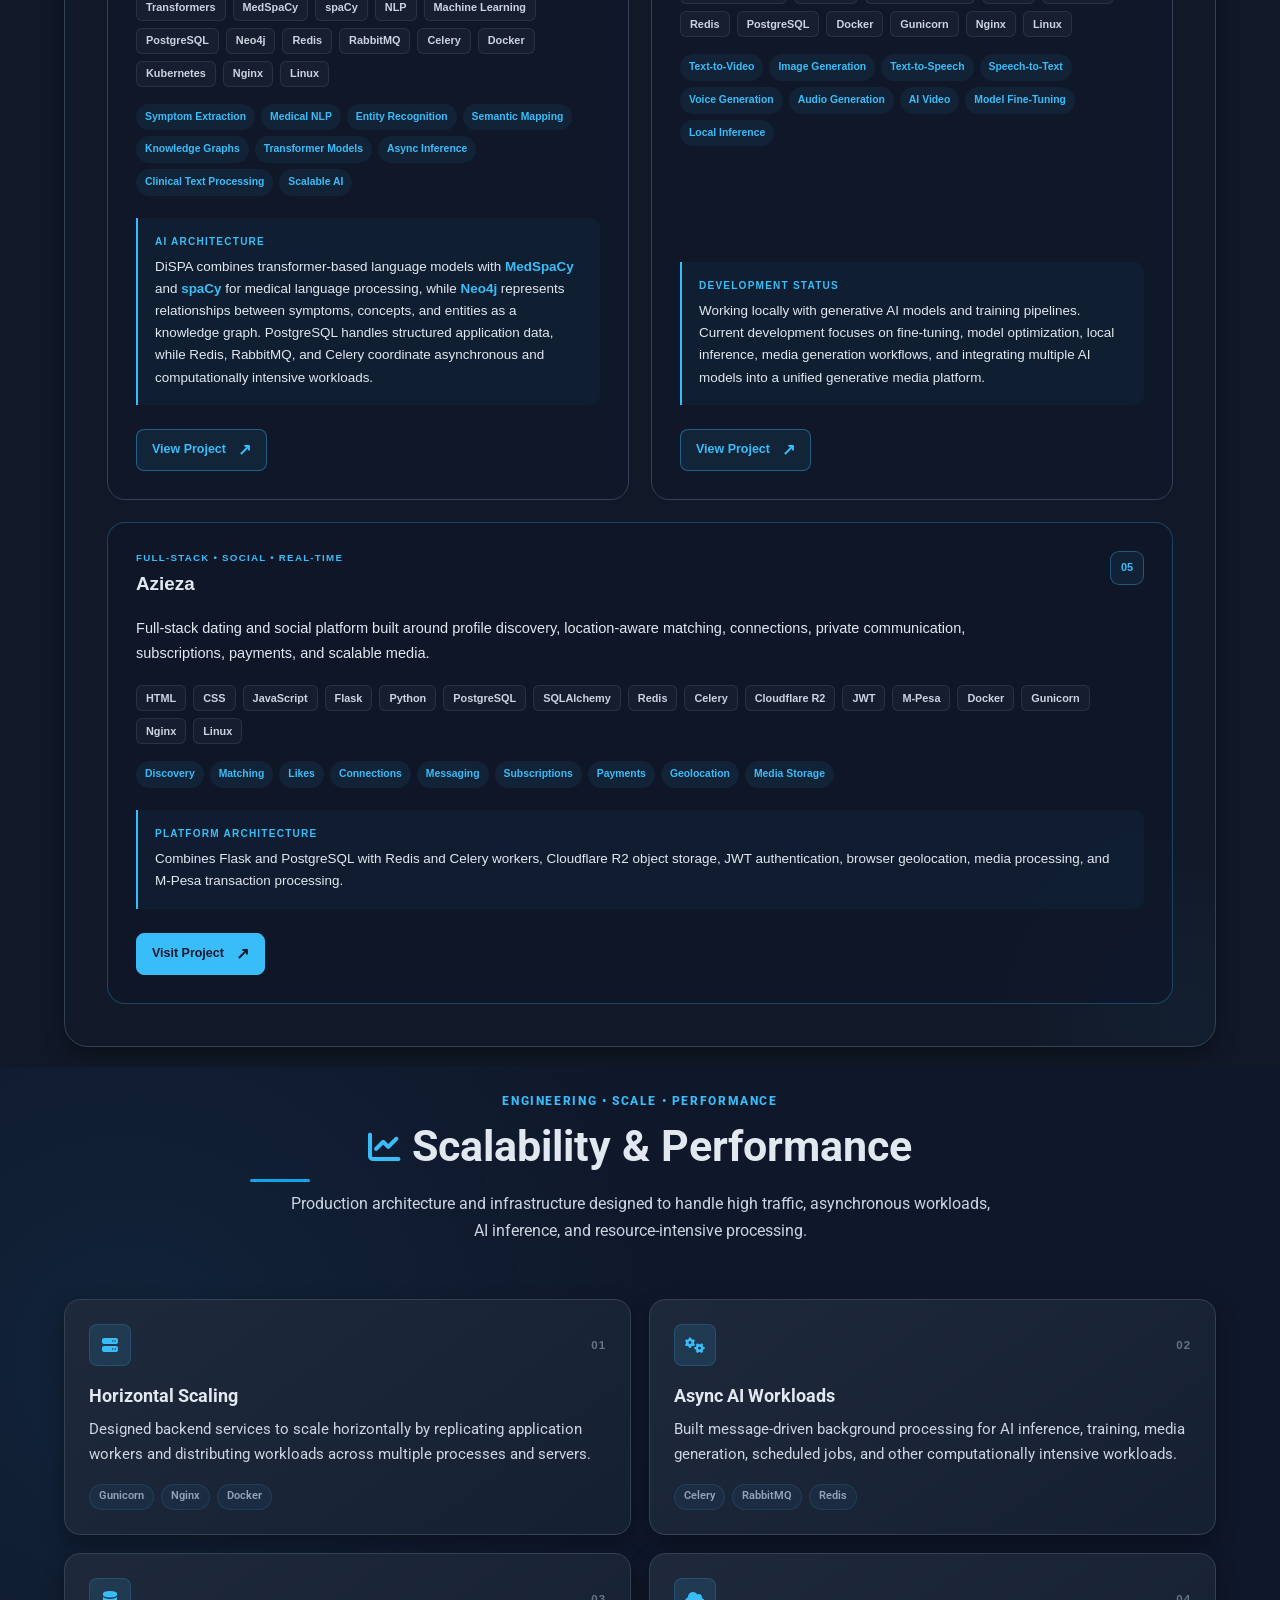
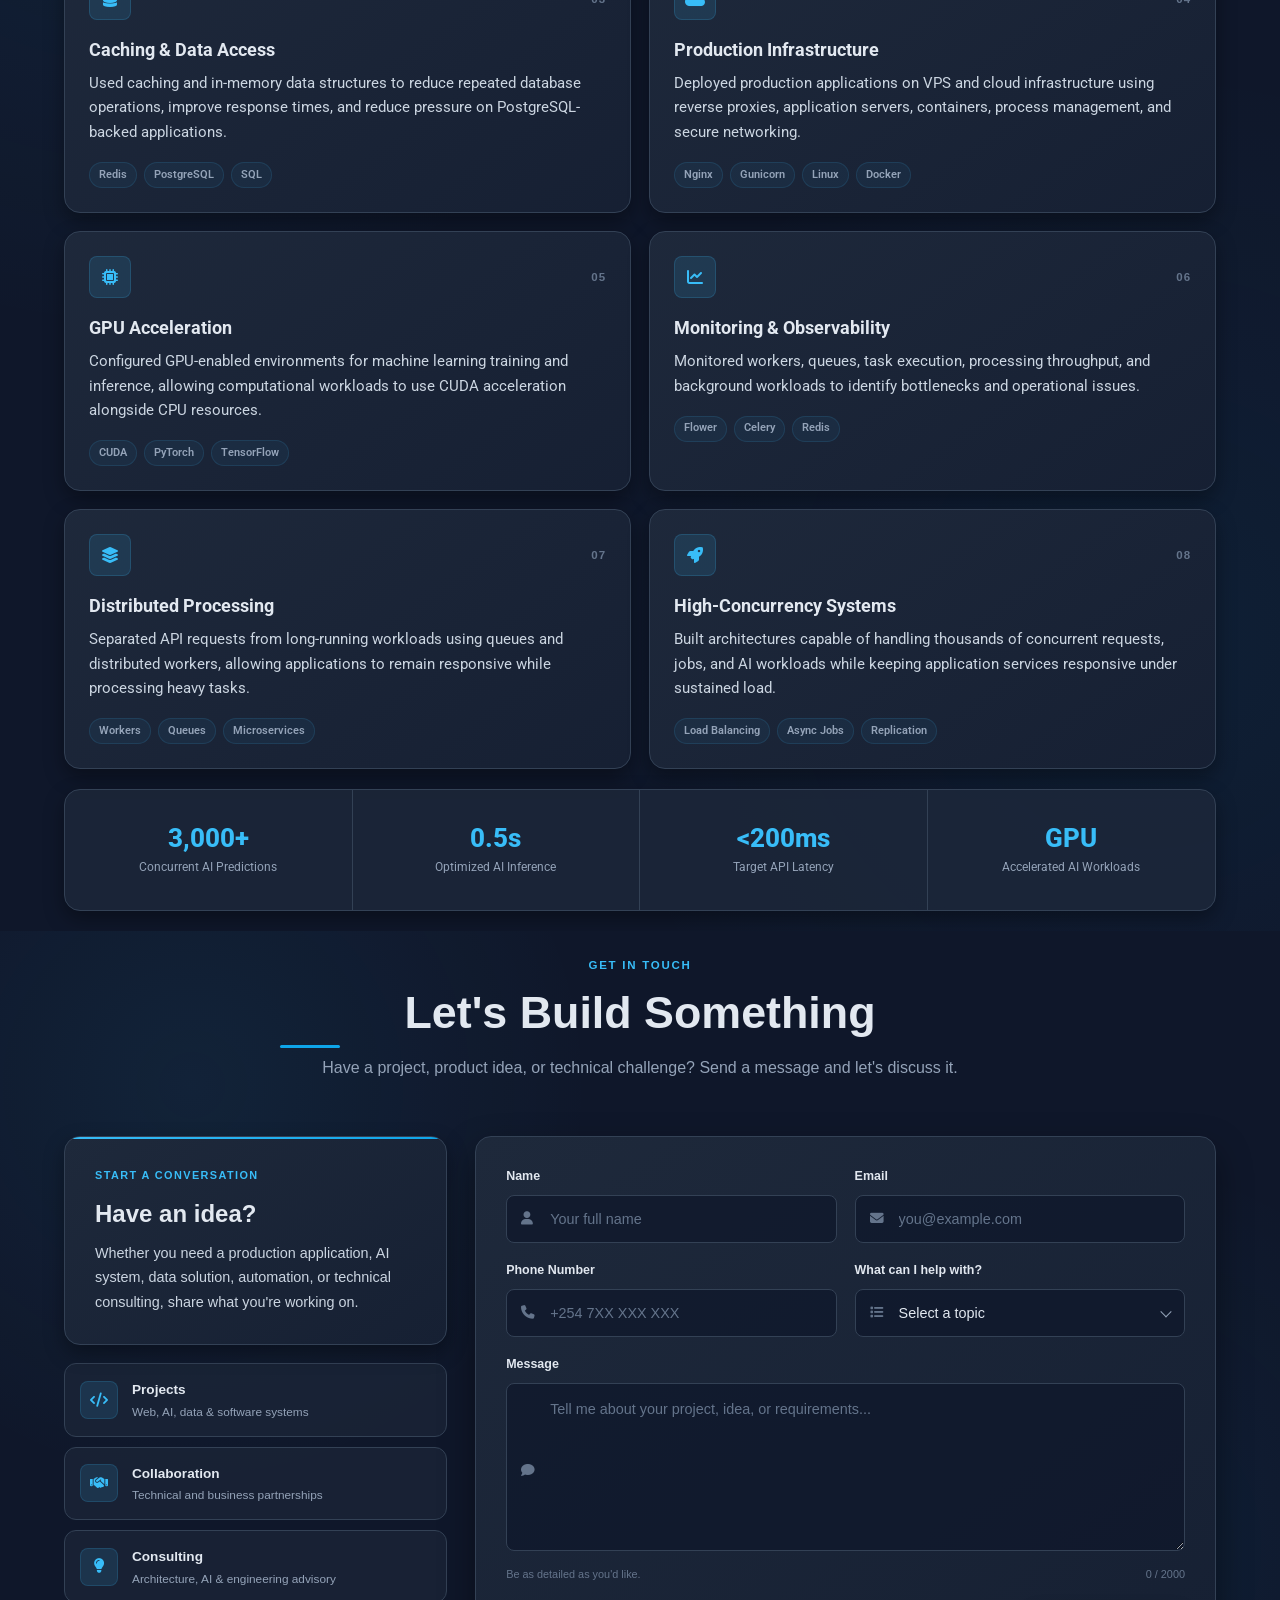
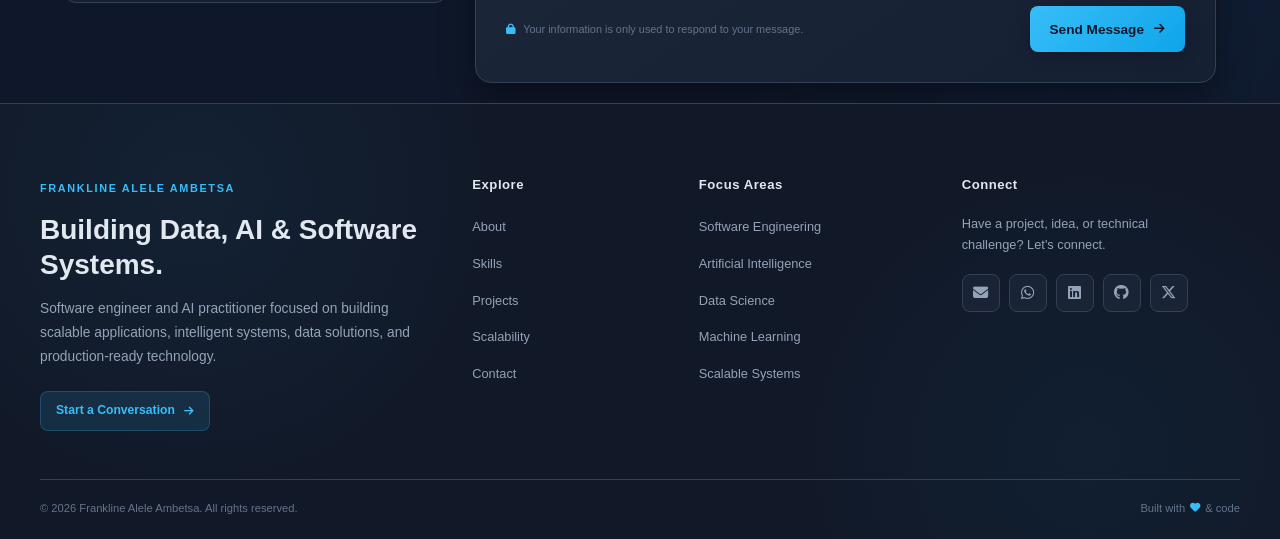
==== commit 07523e48: "Add files via upload" ====
--- a/index.html
+++ b/index.html
@@ -2207,51 +2207,51 @@
                 </article>
 
                 <!-- ==================================================
-                     PILOTAFX
+                     MYNQO AI
                      ================================================== -->
                 <article class="project-card">
                     <div class="project-card-header">
                         <div>
-                            <span class="project-type">FINTECH • TRADING • ML</span>
-                            <h4>PilotAFX</h4>
+                            <span class="project-type">MACHINE LEARNING • MODEL TRAINING • FULL-STACK</span>
+                            <h4>Mynqo AI</h4>
                         </div>
                         <span class="project-index">02</span>
                     </div>
 
                     <p class="project-summary">
-                        ML-driven Forex trading platform combining scalable
-                        services, automated backtesting, live data processing,
-                        and high-performance Rust modules.
+                        AI platform combining pretrained models with custom-trained
+                        and fine-tuned machine learning to deliver capabilities
+                        tailored to the product. Led and developed the platform
+                        end to end across frontend, backend, and server
+                        infrastructure.
                     </p>
 
                     <div class="project-tech">
-                        <span>HTML</span>
-                        <span>CSS</span>
-                        <span>JavaScript</span>
-                        <span>Django</span>
+                        <span>React</span>
+                        <span>Next.js</span>
+                        <span>TypeScript</span>
+                        <span>Rust</span>
+                        <span>PostgreSQL</span>
+                        <span>SQLAlchemy</span>
                         <span>Python</span>
-                        <span>Rust</span>
-                        <span>MongoDB</span>
+                        <span>Celery</span>
                         <span>Redis</span>
-                        <span>Celery</span>
-                        <span>Gunicorn</span>
-                        <span>Nginx</span>
-                        <span>Docker</span>
-                        <span>Linux</span>
+                        <span>Pretrained Models</span>
+                        <span>Model Training</span>
+                        <span>Fine-Tuning</span>
                     </div>
 
                     <div class="project-outcome">
-                        <span class="outcome-label">Engineering Impact</span>
+                        <span class="outcome-label">AI Engineering &amp; Leadership</span>
                         <p>
-                            Automated module and model versioning reduced rollback
-                            time from hours to <strong>&lt;10 minutes</strong>.
-                            Structured logging improved error detection by
-                            <strong>60%</strong> and throughput by
-                            <strong>35%</strong>.
+                            As Project Lead, built the full product stack and
+                            integrated pretrained models with trained and fine-tuned
+                            ML workflows, from application interfaces through backend
+                            services and production server infrastructure.
                         </p>
                     </div>
 
-                    <a href="https://pilotafx.com"
+                    <a href="https://mynqo.wspaceai.com"
                        target="_blank"
                        rel="noopener noreferrer"
                        class="project-action">
